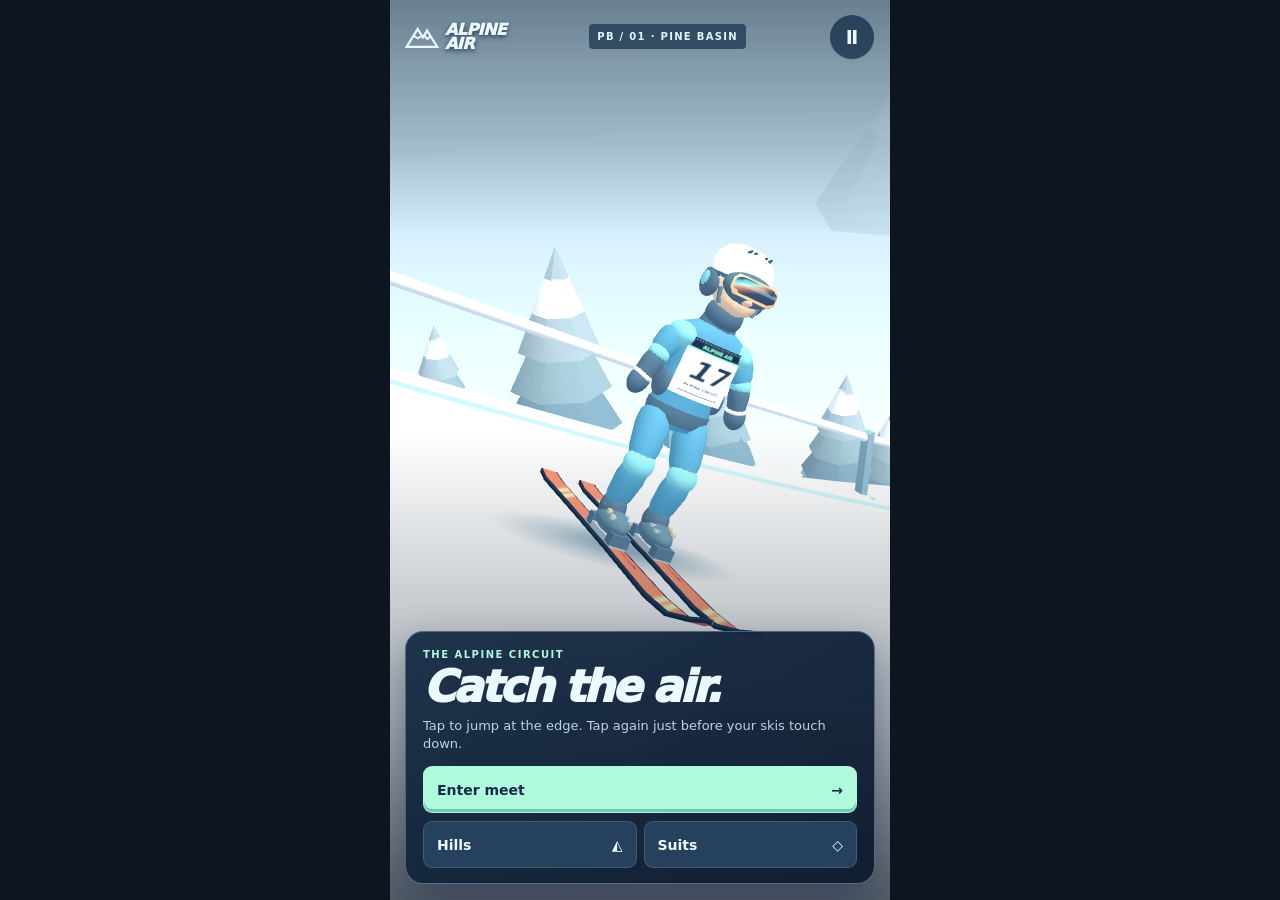
==== index.html @ c6e7fc0d "Refine skier mesh, grounded boot rig and powder effects" ====
<!doctype html>
<html lang="en"><head><meta charset="utf-8"><meta name="viewport" content="width=device-width,initial-scale=1,viewport-fit=cover"><meta name="theme-color" content="#101f32"><meta name="description" content="A pocket ski jumping tournament. Two taps, two jumps, three alpine hills."><title>Alpine Air</title><style>:root{color-scheme:dark;--ice:#ecfaff;--ink:#122640;--mint:#aff9dd;--sub:#a9c3d5;font:16px system-ui,sans-serif;background:#0c1520}*{box-sizing:border-box}[hidden]{display:none!important}html,body{margin:0;height:100%;overflow:hidden;overscroll-behavior:none}button{font:inherit;color:inherit;cursor:pointer;touch-action:manipulation;-webkit-tap-highlight-color:transparent}button:focus-visible{outline:2px solid #fff;outline-offset:3px}button:disabled{opacity:.48;cursor:default}#game{isolation:isolate;position:relative;height:100%;height:100dvh;max-width:500px;margin:auto;overflow:hidden;background:#adc9db;color:var(--ice);touch-action:none;--side:max(15px,env(safe-area-inset-left),env(safe-area-inset-right));--bottom:max(16px,env(safe-area-inset-bottom));--top:max(13px,env(safe-area-inset-top))}#stage,.vignette{position:absolute;inset:0}canvas{width:100%;height:100%;display:block}.vignette{background:linear-gradient(#10243782,transparent 26%,transparent 48%,#10243763 80%,#071526b0);pointer-events:none}header{position:absolute;z-index:3;top:var(--top);left:var(--side);right:var(--side);height:47px;display:flex;align-items:center;justify-content:space-between;gap:8px}.brand{display:flex;gap:6px;align-items:center;text-shadow:0 2px 5px #233d5a;font-weight:950;font-style:italic;line-height:.86;letter-spacing:-.035em}.brand svg{width:34px}.meet{font-size:10px;letter-spacing:.13em;text-transform:uppercase;font-weight:850;border-radius:4px;padding:7px 8px;background:#112944a9;color:#e0f4ff;white-space:nowrap}.round{border:1px solid #effaff60;background:#18324dcd;border-radius:100%;height:46px;width:46px;flex:none;font-size:19px;font-weight:850}
.panel{position:absolute;bottom:var(--bottom);left:var(--side);right:var(--side);z-index:2;background:linear-gradient(150deg,#182e48f5,#101d31fa);border:1px solid #c5ecff54;border-radius:18px;padding:17px 17px 15px;box-shadow:0 16px 42px #0b132b63;max-height:calc(100% - 75px);overflow:auto;overscroll-behavior:contain;touch-action:pan-y}.panel:empty{display:none}.panel small,.coach small,#hud small{display:block;font-size:10px;letter-spacing:.15em;font-weight:900;color:var(--mint);text-transform:uppercase}.panel h1,.panel h2{font-size:clamp(26px,8.3vw,44px);line-height:.95;letter-spacing:-.055em;font-weight:950;font-style:italic;margin:6px 0 9px}.panel p{font-size:13px;line-height:1.4;color:#bed3e4;margin:7px 0 13px}.primary,.secondary,.choice{display:flex;align-items:center;justify-content:space-between;gap:8px;width:100%;padding:0 13px;min-height:47px;border-radius:9px;font-size:14px;font-weight:900;border:1px solid transparent}.primary{background:var(--mint);color:#142b43;box-shadow:inset 0 -3px #73c8b1}.secondary,.choice{background:#26415d;color:#eefaff;border-color:#d9f6ff26}.row{display:flex;gap:7px;margin-top:8px}.row>*{flex:1}.choice{margin-top:6px}.muted{color:#b6cddb;font-size:11px;font-weight:750}.scores{display:grid;gap:5px;margin:9px 0 11px}.score{display:grid;grid-template-columns:1fr 1fr auto;align-items:center;gap:6px;padding:7px 9px;border-radius:7px;background:#263d55;font-size:12px}.score b:last-child{color:var(--mint);font-variant-numeric:tabular-nums}.score strong{font-size:14px}.medal{position:absolute;right:18px;top:16px;font-size:29px;color:#ffe39b}.panel .reward{font-size:11px;margin:7px 0 0}
#hud{position:absolute;z-index:1;left:var(--side);right:var(--side);top:calc(var(--top) + 57px);display:flex;justify-content:space-between;text-shadow:0 1px 4px #192e42}.wind{text-align:right}#hud strong{font-size:34px;line-height:1;letter-spacing:-.08em;font-style:italic}#hud sub{font-size:13px;vertical-align:baseline}#controls{position:absolute;bottom:var(--bottom);left:var(--side);right:var(--side);display:flex;align-items:end;gap:12px;z-index:2}.coach{flex:1;min-width:0;background:#132943ed;border:1px solid #b4e9ff57;border-radius:12px;padding:11px 10px;box-shadow:0 5px 25px #10203a55}.coach b{display:block;font-size:13px;margin:4px 0 9px}.track{position:relative;background:#6d8496;height:8px;border-radius:8px}.track #zone{position:absolute;top:0;bottom:0;background:#8bf5c9;border-radius:6px}.track i{height:14px;width:4px;position:absolute;top:-3px;background:white;border-radius:4px;box-shadow:0 1px 4px #0b2035;transform:translateX(-50%)}#tap{display:grid;justify-items:center;align-content:center;width:87px;height:87px;border-radius:50%;border:2px solid #e4fff5;background:#a9f7dc;color:#142b43;box-shadow:0 0 0 5px #12284280,inset 0 -5px #6abfae,0 8px 16px #14234350;font-size:11px;font-weight:950;letter-spacing:.1em;flex:none}#tap svg{width:29px;height:29px}#tap.landing svg{transform:rotate(180deg)}#tap:active{transform:scale(.94)}#tap.hot{box-shadow:0 0 0 6px #b9ffe173,0 0 20px #c2ffe9,inset 0 -5px #6abfae}#toast{position:absolute;top:26%;left:50%;transform:translateX(-50%);white-space:nowrap;z-index:2;padding:8px 13px;border-radius:5px;background:#142944;color:#f3fff8;border-left:4px solid var(--mint);font-size:12px;font-weight:950;letter-spacing:.1em;pointer-events:none;box-shadow:0 6px 16px #19324d58}#toast:empty{display:none}.rotate{display:none}.rotate strong{font-size:17px}
@media(max-width:350px),(max-height:650px){.panel{padding:12px}.panel p{margin:6px 0 9px}.panel h1,.panel h2{font-size:30px}.primary,.secondary,.choice{min-height:44px}#tap{width:72px;height:72px}.coach{padding:8px}.coach b{margin:3px 0 6px}}@media(orientation:landscape) and (max-height:540px){.rotate{display:grid;place-content:center;text-align:center;position:absolute;inset:0;z-index:6;background:#132944;font-size:38px}}
header .meet{min-width:0;overflow:hidden;text-overflow:ellipsis}
@media(max-width:360px){header{gap:6px}.brand{font-size:14px;gap:4px}.brand svg{width:28px}.meet{font-size:9px;letter-spacing:.055em;padding:7px 6px}}
</style></head>
<body><main id="game" aria-label="Alpine Air">
<div id="stage" aria-hidden="true"></div><div class="vignette"></div>
<header><div class="brand"><svg viewBox="0 0 40 32" aria-hidden="true"><path d="M2 28 15 7l6 10 5-8 12 19H2Z" fill="none" stroke="currentColor" stroke-width="2.6"/><path d="m10 15 5 3 5-3m3 0 3 4 4-3" fill="none" stroke="currentColor" stroke-width="2.3"/></svg><span>ALPINE<br>AIR</span></div><div class="meet" id="meet"></div><button class="round" id="menu" aria-label="Open menu">Ⅱ</button></header>
<div id="hud" hidden><div><small id="jump"></small><strong id="meters">0 <sub>m</sub></strong></div><div class="wind"><small>CROSSWIND</small><b id="wind"></b></div></div>
<div id="toast" aria-live="polite"></div>
<section class="panel" id="panel" aria-live="polite"></section>
<div id="controls" hidden><div class="coach"><small id="step">01 / TAKEOFF</small><b id="hint">Watch the stripe.</b><div class="track"><div id="zone"></div><i id="needle"></i></div></div><button id="tap" aria-label="Take off"><svg viewBox="0 0 32 32" aria-hidden="true"><path d="m7 21 9-10 9 10M16 11v14" fill="none" stroke="currentColor" stroke-width="2.6" stroke-linecap="round" stroke-linejoin="round"/></svg><span>JUMP</span></button></div>
<div class="rotate">↻<br><strong>Turn your phone upright</strong></div>
</main><script>/**
 * @license
 * Copyright 2010-2022 Three.js Authors
 * SPDX-License-Identifier: MIT
 */
!function(t,e){"object"==typeof exports&&"undefined"!=typeof module?e(exports):"function"==typeof define&&define.amd?define(["exports"],e):e((t="undefined"!=typeof globalThis?globalThis:t||self).THREE={})}(this,(function(t){"use strict";const e="147",i=100,n=300,r=301,s=302,a=303,o=304,l=306,c=1e3,h=1001,u=1002,d=1003,p=1004,m=1005,f=1006,g=1007,v=1008,x=1009,_=1012,y=1014,M=1015,b=1016,S=1020,w=1023,T=1026,A=1027,E=33776,C=33777,L=33778,R=33779,P=35840,I=35841,D=35842,N=35843,O=37492,z=37496,U=37808,B=37809,F=37810,k=37811,G=37812,V=37813,H=37814,W=37815,j=37816,q=37817,X=37818,Y=37819,Z=37820,J=37821,K=36492,$=2300,Q=2301,tt=2302,et=2400,it=2401,nt=2402,rt=2500,st=2501,at=3e3,ot=3001,lt="srgb",ct="srgb-linear",ht=7680,ut=35044,dt="300 es",pt=1035;class mt{addEventListener(t,e){void 0===this._listeners&&(this._listeners={});const i=this._listeners;void 0===i[t]&&(i[t]=[]),-1===i[t].indexOf(e)&&i[t].push(e)}hasEventListener(t,e){if(void 0===this._listeners)return!1;const i=this._listeners;return void 0!==i[t]&&-1!==i[t].indexOf(e)}removeEventListener(t,e){if(void 0===this._listeners)return;const i=this._listeners[t];if(void 0!==i){const t=i.indexOf(e);-1!==t&&i.splice(t,1)}}dispatchEvent(t){if(void 0===this._listeners)return;const e=this._listeners[t.type];if(void 0!==e){t.target=this;const i=e.slice(0);for(let e=0,n=i.length;e<n;e++)i[e].call(this,t);t.target=null}}}const ft=["00","01","02","03","04","05","06","07","08","09","0a","0b","0c","0d","0e","0f","10","11","12","13","14","15","16","17","18","19","1a","1b","1c","1d","1e","1f","20","21","22","23","24","25","26","27","28","29","2a","2b","2c","2d","2e","2f","30","31","32","33","34","35","36","37","38","39","3a","3b","3c","3d","3e","3f","40","41","42","43","44","45","46","47","48","49","4a","4b","4c","4d","4e","4f","50","51","52","53","54","55","56","57","58","59","5a","5b","5c","5d","5e","5f","60","61","62","63","64","65","66","67","68","69","6a","6b","6c","6d","6e","6f","70","71","72","73","74","75","76","77","78","79","7a","7b","7c","7d","7e","7f","80","81","82","83","84","85","86","87","88","89","8a","8b","8c","8d","8e","8f","90","91","92","93","94","95","96","97","98","99","9a","9b","9c","9d","9e","9f","a0","a1","a2","a3","a4","a5","a6","a7","a8","a9","aa","ab","ac","ad","ae","af","b0","b1","b2","b3","b4","b5","b6","b7","b8","b9","ba","bb","bc","bd","be","bf","c0","c1","c2","c3","c4","c5","c6","c7","c8","c9","ca","cb","cc","cd","ce","cf","d0","d1","d2","d3","d4","d5","d6","d7","d8","d9","da","db","dc","dd","de","df","e0","e1","e2","e3","e4","e5","e6","e7","e8","e9","ea","eb","ec","ed","ee","ef","f0","f1","f2","f3","f4","f5","f6","f7","f8","f9","fa","fb","fc","fd","fe","ff"];let gt=1234567;const vt=Math.PI/180,xt=180/Math.PI;function _t(){const t=4294967295*Math.random()|0,e=4294967295*Math.random()|0,i=4294967295*Math.random()|0,n=4294967295*Math.random()|0;return(ft[255&t]+ft[t>>8&255]+ft[t>>16&255]+ft[t>>24&255]+"-"+ft[255&e]+ft[e>>8&255]+"-"+ft[e>>16&15|64]+ft[e>>24&255]+"-"+ft[63&i|128]+ft[i>>8&255]+"-"+ft[i>>16&255]+ft[i>>24&255]+ft[255&n]+ft[n>>8&255]+ft[n>>16&255]+ft[n>>24&255]).toLowerCase()}function yt(t,e,i){return Math.max(e,Math.min(i,t))}function Mt(t,e){return(t%e+e)%e}function bt(t,e,i){return(1-i)*t+i*e}function St(t){return 0==(t&t-1)&&0!==t}function wt(t){return Math.pow(2,Math.ceil(Math.log(t)/Math.LN2))}function Tt(t){return Math.pow(2,Math.floor(Math.log(t)/Math.LN2))}function At(t,e){switch(e.constructor){case Float32Array:return t;case Uint16Array:return t/65535;case Uint8Array:return t/255;case Int16Array:return Math.max(t/32767,-1);case Int8Array:return Math.max(t/127,-1);default:throw new Error("Invalid component type.")}}function Et(t,e){switch(e.constructor){case Float32Array:return t;case Uint16Array:return Math.round(65535*t);case Uint8Array:return Math.round(255*t);case Int16Array:return Math.round(32767*t);case Int8Array:return Math.round(127*t);default:throw new Error("Invalid component type.")}}var Ct=Object.freeze({__proto__:null,DEG2RAD:vt,RAD2DEG:xt,generateUUID:_t,clamp:yt,euclideanModulo:Mt,mapLinear:function(t,e,i,n,r){return n+(t-e)*(r-n)/(i-e)},inverseLerp:function(t,e,i){return t!==e?(i-t)/(e-t):0},lerp:bt,damp:function(t,e,i,n){return bt(t,e,1-Math.exp(-i*n))},pingpong:function(t,e=1){return e-Math.abs(Mt(t,2*e)-e)},smoothstep:function(t,e,i){return t<=e?0:t>=i?1:(t=(t-e)/(i-e))*t*(3-2*t)},smootherstep:function(t,e,i){return t<=e?0:t>=i?1:(t=(t-e)/(i-e))*t*t*(t*(6*t-15)+10)},randInt:function(t,e){return t+Math.floor(Math.random()*(e-t+1))},randFloat:function(t,e){return t+Math.random()*(e-t)},randFloatSpread:function(t){return t*(.5-Math.random())},seededRandom:function(t){void 0!==t&&(gt=t);let e=gt+=1831565813;return e=Math.imul(e^e>>>15,1|e),e^=e+Math.imul(e^e>>>7,61|e),((e^e>>>14)>>>0)/4294967296},degToRad:function(t){return t*vt},radToDeg:function(t){return t*xt},isPowerOfTwo:St,ceilPowerOfTwo:wt,floorPowerOfTwo:Tt,setQuaternionFromProperEuler:function(t,e,i,n,r){const s=Math.cos,a=Math.sin,o=s(i/2),l=a(i/2),c=s((e+n)/2),h=a((e+n)/2),u=s((e-n)/2),d=a((e-n)/2),p=s((n-e)/2),m=a((n-e)/2);switch(r){case"XYX":t.set(o*h,l*u,l*d,o*c);break;case"YZY":t.set(l*d,o*h,l*u,o*c);break;case"ZXZ":t.set(l*u,l*d,o*h,o*c);break;case"XZX":t.set(o*h,l*m,l*p,o*c);break;case"YXY":t.set(l*p,o*h,l*m,o*c);break;case"ZYZ":t.set(l*m,l*p,o*h,o*c);break;default:console.warn("THREE.MathUtils: .setQuaternionFromProperEuler() encountered an unknown order: "+r)}},normalize:Et,denormalize:At});class Lt{constructor(t=0,e=0){Lt.prototype.isVector2=!0,this.x=t,this.y=e}get width(){return this.x}set width(t){this.x=t}get height(){return this.y}set height(t){this.y=t}set(t,e){return this.x=t,this.y=e,this}setScalar(t){return this.x=t,this.y=t,this}setX(t){return this.x=t,this}setY(t){return this.y=t,this}setComponent(t,e){switch(t){case 0:this.x=e;break;case 1:this.y=e;break;default:throw new Error("index is out of range: "+t)}return this}getComponent(t){switch(t){case 0:return this.x;case 1:return this.y;default:throw new Error("index is out of range: "+t)}}clone(){return new this.constructor(this.x,this.y)}copy(t){return this.x=t.x,this.y=t.y,this}add(t){return this.x+=t.x,this.y+=t.y,this}addScalar(t){return this.x+=t,this.y+=t,this}addVectors(t,e){return this.x=t.x+e.x,this.y=t.y+e.y,this}addScaledVector(t,e){return this.x+=t.x*e,this.y+=t.y*e,this}sub(t){return this.x-=t.x,this.y-=t.y,this}subScalar(t){return this.x-=t,this.y-=t,this}subVectors(t,e){return this.x=t.x-e.x,this.y=t.y-e.y,this}multiply(t){return this.x*=t.x,this.y*=t.y,this}multiplyScalar(t){return this.x*=t,this.y*=t,this}divide(t){return this.x/=t.x,this.y/=t.y,this}divideScalar(t){return this.multiplyScalar(1/t)}applyMatrix3(t){const e=this.x,i=this.y,n=t.elements;return this.x=n[0]*e+n[3]*i+n[6],this.y=n[1]*e+n[4]*i+n[7],this}min(t){return this.x=Math.min(this.x,t.x),this.y=Math.min(this.y,t.y),this}max(t){return this.x=Math.max(this.x,t.x),this.y=Math.max(this.y,t.y),this}clamp(t,e){return this.x=Math.max(t.x,Math.min(e.x,this.x)),this.y=Math.max(t.y,Math.min(e.y,this.y)),this}clampScalar(t,e){return this.x=Math.max(t,Math.min(e,this.x)),this.y=Math.max(t,Math.min(e,this.y)),this}clampLength(t,e){const i=this.length();return this.divideScalar(i||1).multiplyScalar(Math.max(t,Math.min(e,i)))}floor(){return this.x=Math.floor(this.x),this.y=Math.floor(this.y),this}ceil(){return this.x=Math.ceil(this.x),this.y=Math.ceil(this.y),this}round(){return this.x=Math.round(this.x),this.y=Math.round(this.y),this}roundToZero(){return this.x=this.x<0?Math.ceil(this.x):Math.floor(this.x),this.y=this.y<0?Math.ceil(this.y):Math.floor(this.y),this}negate(){return this.x=-this.x,this.y=-this.y,this}dot(t){return this.x*t.x+this.y*t.y}cross(t){return this.x*t.y-this.y*t.x}lengthSq(){return this.x*this.x+this.y*this.y}length(){return Math.sqrt(this.x*this.x+this.y*this.y)}manhattanLength(){return Math.abs(this.x)+Math.abs(this.y)}normalize(){return this.divideScalar(this.length()||1)}angle(){return Math.atan2(-this.y,-this.x)+Math.PI}distanceTo(t){return Math.sqrt(this.distanceToSquared(t))}distanceToSquared(t){const e=this.x-t.x,i=this.y-t.y;return e*e+i*i}manhattanDistanceTo(t){return Math.abs(this.x-t.x)+Math.abs(this.y-t.y)}setLength(t){return this.normalize().multiplyScalar(t)}lerp(t,e){return this.x+=(t.x-this.x)*e,this.y+=(t.y-this.y)*e,this}lerpVectors(t,e,i){return this.x=t.x+(e.x-t.x)*i,this.y=t.y+(e.y-t.y)*i,this}equals(t){return t.x===this.x&&t.y===this.y}fromArray(t,e=0){return this.x=t[e],this.y=t[e+1],this}toArray(t=[],e=0){return t[e]=this.x,t[e+1]=this.y,t}fromBufferAttribute(t,e){return this.x=t.getX(e),this.y=t.getY(e),this}rotateAround(t,e){const i=Math.cos(e),n=Math.sin(e),r=this.x-t.x,s=this.y-t.y;return this.x=r*i-s*n+t.x,this.y=r*n+s*i+t.y,this}random(){return this.x=Math.random(),this.y=Math.random(),this}*[Symbol.iterator](){yield this.x,yield this.y}}class Rt{constructor(){Rt.prototype.isMatrix3=!0,this.elements=[1,0,0,0,1,0,0,0,1]}set(t,e,i,n,r,s,a,o,l){const c=this.elements;return c[0]=t,c[1]=n,c[2]=a,c[3]=e,c[4]=r,c[5]=o,c[6]=i,c[7]=s,c[8]=l,this}identity(){return this.set(1,0,0,0,1,0,0,0,1),this}copy(t){const e=this.elements,i=t.elements;return e[0]=i[0],e[1]=i[1],e[2]=i[2],e[3]=i[3],e[4]=i[4],e[5]=i[5],e[6]=i[6],e[7]=i[7],e[8]=i[8],this}extractBasis(t,e,i){return t.setFromMatrix3Column(this,0),e.setFromMatrix3Column(this,1),i.setFromMatrix3Column(this,2),this}setFromMatrix4(t){const e=t.elements;return this.set(e[0],e[4],e[8],e[1],e[5],e[9],e[2],e[6],e[10]),this}multiply(t){return this.multiplyMatrices(this,t)}premultiply(t){return this.multiplyMatrices(t,this)}multiplyMatrices(t,e){const i=t.elements,n=e.elements,r=this.elements,s=i[0],a=i[3],o=i[6],l=i[1],c=i[4],h=i[7],u=i[2],d=i[5],p=i[8],m=n[0],f=n[3],g=n[6],v=n[1],x=n[4],_=n[7],y=n[2],M=n[5],b=n[8];return r[0]=s*m+a*v+o*y,r[3]=s*f+a*x+o*M,r[6]=s*g+a*_+o*b,r[1]=l*m+c*v+h*y,r[4]=l*f+c*x+h*M,r[7]=l*g+c*_+h*b,r[2]=u*m+d*v+p*y,r[5]=u*f+d*x+p*M,r[8]=u*g+d*_+p*b,this}multiplyScalar(t){const e=this.elements;return e[0]*=t,e[3]*=t,e[6]*=t,e[1]*=t,e[4]*=t,e[7]*=t,e[2]*=t,e[5]*=t,e[8]*=t,this}determinant(){const t=this.elements,e=t[0],i=t[1],n=t[2],r=t[3],s=t[4],a=t[5],o=t[6],l=t[7],c=t[8];return e*s*c-e*a*l-i*r*c+i*a*o+n*r*l-n*s*o}invert(){const t=this.elements,e=t[0],i=t[1],n=t[2],r=t[3],s=t[4],a=t[5],o=t[6],l=t[7],c=t[8],h=c*s-a*l,u=a*o-c*r,d=l*r-s*o,p=e*h+i*u+n*d;if(0===p)return this.set(0,0,0,0,0,0,0,0,0);const m=1/p;return t[0]=h*m,t[1]=(n*l-c*i)*m,t[2]=(a*i-n*s)*m,t[3]=u*m,t[4]=(c*e-n*o)*m,t[5]=(n*r-a*e)*m,t[6]=d*m,t[7]=(i*o-l*e)*m,t[8]=(s*e-i*r)*m,this}transpose(){let t;const e=this.elements;return t=e[1],e[1]=e[3],e[3]=t,t=e[2],e[2]=e[6],e[6]=t,t=e[5],e[5]=e[7],e[7]=t,this}getNormalMatrix(t){return this.setFromMatrix4(t).invert().transpose()}transposeIntoArray(t){const e=this.elements;return t[0]=e[0],t[1]=e[3],t[2]=e[6],t[3]=e[1],t[4]=e[4],t[5]=e[7],t[6]=e[2],t[7]=e[5],t[8]=e[8],this}setUvTransform(t,e,i,n,r,s,a){const o=Math.cos(r),l=Math.sin(r);return this.set(i*o,i*l,-i*(o*s+l*a)+s+t,-n*l,n*o,-n*(-l*s+o*a)+a+e,0,0,1),this}scale(t,e){return this.premultiply(Pt.makeScale(t,e)),this}rotate(t){return this.premultiply(Pt.makeRotation(-t)),this}translate(t,e){return this.premultiply(Pt.makeTranslation(t,e)),this}makeTranslation(t,e){return this.set(1,0,t,0,1,e,0,0,1),this}makeRotation(t){const e=Math.cos(t),i=Math.sin(t);return this.set(e,-i,0,i,e,0,0,0,1),this}makeScale(t,e){return this.set(t,0,0,0,e,0,0,0,1),this}equals(t){const e=this.elements,i=t.elements;for(let t=0;t<9;t++)if(e[t]!==i[t])return!1;return!0}fromArray(t,e=0){for(let i=0;i<9;i++)this.elements[i]=t[i+e];return this}toArray(t=[],e=0){const i=this.elements;return t[e]=i[0],t[e+1]=i[1],t[e+2]=i[2],t[e+3]=i[3],t[e+4]=i[4],t[e+5]=i[5],t[e+6]=i[6],t[e+7]=i[7],t[e+8]=i[8],t}clone(){return(new this.constructor).fromArray(this.elements)}}const Pt=new Rt;function It(t){for(let e=t.length-1;e>=0;--e)if(t[e]>=65535)return!0;return!1}const Dt={Int8Array:Int8Array,Uint8Array:Uint8Array,Uint8ClampedArray:Uint8ClampedArray,Int16Array:Int16Array,Uint16Array:Uint16Array,Int32Array:Int32Array,Uint32Array:Uint32Array,Float32Array:Float32Array,Float64Array:Float64Array};function Nt(t,e){return new Dt[t](e)}function Ot(t){return document.createElementNS("http://www.w3.org/1999/xhtml",t)}function zt(t){return t<.04045?.0773993808*t:Math.pow(.9478672986*t+.0521327014,2.4)}function Ut(t){return t<.0031308?12.92*t:1.055*Math.pow(t,.41666)-.055}const Bt={[lt]:{[ct]:zt},[ct]:{[lt]:Ut}},Ft={legacyMode:!0,get workingColorSpace(){return ct},set workingColorSpace(t){console.warn("THREE.ColorManagement: .workingColorSpace is readonly.")},convert:function(t,e,i){if(this.legacyMode||e===i||!e||!i)return t;if(Bt[e]&&void 0!==Bt[e][i]){const n=Bt[e][i];return t.r=n(t.r),t.g=n(t.g),t.b=n(t.b),t}throw new Error("Unsupported color space conversion.")},fromWorkingColorSpace:function(t,e){return this.convert(t,this.workingColorSpace,e)},toWorkingColorSpace:function(t,e){return this.convert(t,e,this.workingColorSpace)}},kt={aliceblue:15792383,antiquewhite:16444375,aqua:65535,aquamarine:8388564,azure:15794175,beige:16119260,bisque:16770244,black:0,blanchedalmond:16772045,blue:255,blueviolet:9055202,brown:10824234,burlywood:14596231,cadetblue:6266528,chartreuse:8388352,chocolate:13789470,coral:16744272,cornflowerblue:6591981,cornsilk:16775388,crimson:14423100,cyan:65535,darkblue:139,darkcyan:35723,darkgoldenrod:12092939,darkgray:11119017,darkgreen:25600,darkgrey:11119017,darkkhaki:12433259,darkmagenta:9109643,darkolivegreen:5597999,darkorange:16747520,darkorchid:10040012,darkred:9109504,darksalmon:15308410,darkseagreen:9419919,darkslateblue:4734347,darkslategray:3100495,darkslategrey:3100495,darkturquoise:52945,darkviolet:9699539,deeppink:16716947,deepskyblue:49151,dimgray:6908265,dimgrey:6908265,dodgerblue:2003199,firebrick:11674146,floralwhite:16775920,forestgreen:2263842,fuchsia:16711935,gainsboro:14474460,ghostwhite:16316671,gold:16766720,goldenrod:14329120,gray:8421504,green:32768,greenyellow:11403055,grey:8421504,honeydew:15794160,hotpink:16738740,indianred:13458524,indigo:4915330,ivory:16777200,khaki:15787660,lavender:15132410,lavenderblush:16773365,lawngreen:8190976,lemonchiffon:16775885,lightblue:11393254,lightcoral:15761536,lightcyan:14745599,lightgoldenrodyellow:16448210,lightgray:13882323,lightgreen:9498256,lightgrey:13882323,lightpink:16758465,lightsalmon:16752762,lightseagreen:2142890,lightskyblue:8900346,lightslategray:7833753,lightslategrey:7833753,lightsteelblue:11584734,lightyellow:16777184,lime:65280,limegreen:3329330,linen:16445670,magenta:16711935,maroon:8388608,mediumaquamarine:6737322,mediumblue:205,mediumorchid:12211667,mediumpurple:9662683,mediumseagreen:3978097,mediumslateblue:8087790,mediumspringgreen:64154,mediumturquoise:4772300,mediumvioletred:13047173,midnightblue:1644912,mintcream:16121850,mistyrose:16770273,moccasin:16770229,navajowhite:16768685,navy:128,oldlace:16643558,olive:8421376,olivedrab:7048739,orange:16753920,orangered:16729344,orchid:14315734,palegoldenrod:15657130,palegreen:10025880,paleturquoise:11529966,palevioletred:14381203,papayawhip:16773077,peachpuff:16767673,peru:13468991,pink:16761035,plum:14524637,powderblue:11591910,purple:8388736,rebeccapurple:6697881,red:16711680,rosybrown:12357519,royalblue:4286945,saddlebrown:9127187,salmon:16416882,sandybrown:16032864,seagreen:3050327,seashell:16774638,sienna:10506797,silver:12632256,skyblue:8900331,slateblue:6970061,slategray:7372944,slategrey:7372944,snow:16775930,springgreen:65407,steelblue:4620980,tan:13808780,teal:32896,thistle:14204888,tomato:16737095,turquoise:4251856,violet:15631086,wheat:16113331,white:16777215,whitesmoke:16119285,yellow:16776960,yellowgreen:10145074},Gt={r:0,g:0,b:0},Vt={h:0,s:0,l:0},Ht={h:0,s:0,l:0};function Wt(t,e,i){return i<0&&(i+=1),i>1&&(i-=1),i<1/6?t+6*(e-t)*i:i<.5?e:i<2/3?t+6*(e-t)*(2/3-i):t}function jt(t,e){return e.r=t.r,e.g=t.g,e.b=t.b,e}class qt{constructor(t,e,i){return this.isColor=!0,this.r=1,this.g=1,this.b=1,void 0===e&&void 0===i?this.set(t):this.setRGB(t,e,i)}set(t){return t&&t.isColor?this.copy(t):"number"==typeof t?this.setHex(t):"string"==typeof t&&this.setStyle(t),this}setScalar(t){return this.r=t,this.g=t,this.b=t,this}setHex(t,e="srgb"){return t=Math.floor(t),this.r=(t>>16&255)/255,this.g=(t>>8&255)/255,this.b=(255&t)/255,Ft.toWorkingColorSpace(this,e),this}setRGB(t,e,i,n=Ft.workingColorSpace){return this.r=t,this.g=e,this.b=i,Ft.toWorkingColorSpace(this,n),this}setHSL(t,e,i,n=Ft.workingColorSpace){if(t=Mt(t,1),e=yt(e,0,1),i=yt(i,0,1),0===e)this.r=this.g=this.b=i;else{const n=i<=.5?i*(1+e):i+e-i*e,r=2*i-n;this.r=Wt(r,n,t+1/3),this.g=Wt(r,n,t),this.b=Wt(r,n,t-1/3)}return Ft.toWorkingColorSpace(this,n),this}setStyle(t,e="srgb"){function i(e){void 0!==e&&parseFloat(e)<1&&console.warn("THREE.Color: Alpha component of "+t+" will be ignored.")}let n;if(n=/^((?:rgb|hsl)a?)\(([^\)]*)\)/.exec(t)){let t;const r=n[1],s=n[2];switch(r){case"rgb":case"rgba":if(t=/^\s*(\d+)\s*,\s*(\d+)\s*,\s*(\d+)\s*(?:,\s*(\d*\.?\d+)\s*)?$/.exec(s))return this.r=Math.min(255,parseInt(t[1],10))/255,this.g=Math.min(255,parseInt(t[2],10))/255,this.b=Math.min(255,parseInt(t[3],10))/255,Ft.toWorkingColorSpace(this,e),i(t[4]),this;if(t=/^\s*(\d+)\%\s*,\s*(\d+)\%\s*,\s*(\d+)\%\s*(?:,\s*(\d*\.?\d+)\s*)?$/.exec(s))return this.r=Math.min(100,parseInt(t[1],10))/100,this.g=Math.min(100,parseInt(t[2],10))/100,this.b=Math.min(100,parseInt(t[3],10))/100,Ft.toWorkingColorSpace(this,e),i(t[4]),this;break;case"hsl":case"hsla":if(t=/^\s*(\d*\.?\d+)\s*,\s*(\d*\.?\d+)\%\s*,\s*(\d*\.?\d+)\%\s*(?:,\s*(\d*\.?\d+)\s*)?$/.exec(s)){const n=parseFloat(t[1])/360,r=parseFloat(t[2])/100,s=parseFloat(t[3])/100;return i(t[4]),this.setHSL(n,r,s,e)}}}else if(n=/^\#([A-Fa-f\d]+)$/.exec(t)){const t=n[1],i=t.length;if(3===i)return this.r=parseInt(t.charAt(0)+t.charAt(0),16)/255,this.g=parseInt(t.charAt(1)+t.charAt(1),16)/255,this.b=parseInt(t.charAt(2)+t.charAt(2),16)/255,Ft.toWorkingColorSpace(this,e),this;if(6===i)return this.r=parseInt(t.charAt(0)+t.charAt(1),16)/255,this.g=parseInt(t.charAt(2)+t.charAt(3),16)/255,this.b=parseInt(t.charAt(4)+t.charAt(5),16)/255,Ft.toWorkingColorSpace(this,e),this}return t&&t.length>0?this.setColorName(t,e):this}setColorName(t,e="srgb"){const i=kt[t.toLowerCase()];return void 0!==i?this.setHex(i,e):console.warn("THREE.Color: Unknown color "+t),this}clone(){return new this.constructor(this.r,this.g,this.b)}copy(t){return this.r=t.r,this.g=t.g,this.b=t.b,this}copySRGBToLinear(t){return this.r=zt(t.r),this.g=zt(t.g),this.b=zt(t.b),this}copyLinearToSRGB(t){return this.r=Ut(t.r),this.g=Ut(t.g),this.b=Ut(t.b),this}convertSRGBToLinear(){return this.copySRGBToLinear(this),this}convertLinearToSRGB(){return this.copyLinearToSRGB(this),this}getHex(t="srgb"){return Ft.fromWorkingColorSpace(jt(this,Gt),t),yt(255*Gt.r,0,255)<<16^yt(255*Gt.g,0,255)<<8^yt(255*Gt.b,0,255)<<0}getHexString(t="srgb"){return("000000"+this.getHex(t).toString(16)).slice(-6)}getHSL(t,e=Ft.workingColorSpace){Ft.fromWorkingColorSpace(jt(this,Gt),e);const i=Gt.r,n=Gt.g,r=Gt.b,s=Math.max(i,n,r),a=Math.min(i,n,r);let o,l;const c=(a+s)/2;if(a===s)o=0,l=0;else{const t=s-a;switch(l=c<=.5?t/(s+a):t/(2-s-a),s){case i:o=(n-r)/t+(n<r?6:0);break;case n:o=(r-i)/t+2;break;case r:o=(i-n)/t+4}o/=6}return t.h=o,t.s=l,t.l=c,t}getRGB(t,e=Ft.workingColorSpace){return Ft.fromWorkingColorSpace(jt(this,Gt),e),t.r=Gt.r,t.g=Gt.g,t.b=Gt.b,t}getStyle(t="srgb"){return Ft.fromWorkingColorSpace(jt(this,Gt),t),t!==lt?`color(${t} ${Gt.r} ${Gt.g} ${Gt.b})`:`rgb(${255*Gt.r|0},${255*Gt.g|0},${255*Gt.b|0})`}offsetHSL(t,e,i){return this.getHSL(Vt),Vt.h+=t,Vt.s+=e,Vt.l+=i,this.setHSL(Vt.h,Vt.s,Vt.l),this}add(t){return this.r+=t.r,this.g+=t.g,this.b+=t.b,this}addColors(t,e){return this.r=t.r+e.r,this.g=t.g+e.g,this.b=t.b+e.b,this}addScalar(t){return this.r+=t,this.g+=t,this.b+=t,this}sub(t){return this.r=Math.max(0,this.r-t.r),this.g=Math.max(0,this.g-t.g),this.b=Math.max(0,this.b-t.b),this}multiply(t){return this.r*=t.r,this.g*=t.g,this.b*=t.b,this}multiplyScalar(t){return this.r*=t,this.g*=t,this.b*=t,this}lerp(t,e){return this.r+=(t.r-this.r)*e,this.g+=(t.g-this.g)*e,this.b+=(t.b-this.b)*e,this}lerpColors(t,e,i){return this.r=t.r+(e.r-t.r)*i,this.g=t.g+(e.g-t.g)*i,this.b=t.b+(e.b-t.b)*i,this}lerpHSL(t,e){this.getHSL(Vt),t.getHSL(Ht);const i=bt(Vt.h,Ht.h,e),n=bt(Vt.s,Ht.s,e),r=bt(Vt.l,Ht.l,e);return this.setHSL(i,n,r),this}equals(t){return t.r===this.r&&t.g===this.g&&t.b===this.b}fromArray(t,e=0){return this.r=t[e],this.g=t[e+1],this.b=t[e+2],this}toArray(t=[],e=0){return t[e]=this.r,t[e+1]=this.g,t[e+2]=this.b,t}fromBufferAttribute(t,e){return this.r=t.getX(e),this.g=t.getY(e),this.b=t.getZ(e),this}toJSON(){return this.getHex()}*[Symbol.iterator](){yield this.r,yield this.g,yield this.b}}let Xt;qt.NAMES=kt;class Yt{static getDataURL(t){if(/^data:/i.test(t.src))return t.src;if("undefined"==typeof HTMLCanvasElement)return t.src;let e;if(t instanceof HTMLCanvasElement)e=t;else{void 0===Xt&&(Xt=Ot("canvas")),Xt.width=t.width,Xt.height=t.height;const i=Xt.getContext("2d");t instanceof ImageData?i.putImageData(t,0,0):i.drawImage(t,0,0,t.width,t.height),e=Xt}return e.width>2048||e.height>2048?(console.warn("THREE.ImageUtils.getDataURL: Image converted to jpg for performance reasons",t),e.toDataURL("image/jpeg",.6)):e.toDataURL("image/png")}static sRGBToLinear(t){if("undefined"!=typeof HTMLImageElement&&t instanceof HTMLImageElement||"undefined"!=typeof HTMLCanvasElement&&t instanceof HTMLCanvasElement||"undefined"!=typeof ImageBitmap&&t instanceof ImageBitmap){const e=Ot("canvas");e.width=t.width,e.height=t.height;const i=e.getContext("2d");i.drawImage(t,0,0,t.width,t.height);const n=i.getImageData(0,0,t.width,t.height),r=n.data;for(let t=0;t<r.length;t++)r[t]=255*zt(r[t]/255);return i.putImageData(n,0,0),e}if(t.data){const e=t.data.slice(0);for(let t=0;t<e.length;t++)e instanceof Uint8Array||e instanceof Uint8ClampedArray?e[t]=Math.floor(255*zt(e[t]/255)):e[t]=zt(e[t]);return{data:e,width:t.width,height:t.height}}return console.warn("THREE.ImageUtils.sRGBToLinear(): Unsupported image type. No color space conversion applied."),t}}class Zt{constructor(t=null){this.isSource=!0,this.uuid=_t(),this.data=t,this.version=0}set needsUpdate(t){!0===t&&this.version++}toJSON(t){const e=void 0===t||"string"==typeof t;if(!e&&void 0!==t.images[this.uuid])return t.images[this.uuid];const i={uuid:this.uuid,url:""},n=this.data;if(null!==n){let t;if(Array.isArray(n)){t=[];for(let e=0,i=n.length;e<i;e++)n[e].isDataTexture?t.push(Jt(n[e].image)):t.push(Jt(n[e]))}else t=Jt(n);i.url=t}return e||(t.images[this.uuid]=i),i}}function Jt(t){return"undefined"!=typeof HTMLImageElement&&t instanceof HTMLImageElement||"undefined"!=typeof HTMLCanvasElement&&t instanceof HTMLCanvasElement||"undefined"!=typeof ImageBitmap&&t instanceof ImageBitmap?Yt.getDataURL(t):t.data?{data:Array.from(t.data),width:t.width,height:t.height,type:t.data.constructor.name}:(console.warn("THREE.Texture: Unable to serialize Texture."),{})}let Kt=0;class $t extends mt{constructor(t=$t.DEFAULT_IMAGE,e=$t.DEFAULT_MAPPING,i=1001,n=1001,r=1006,s=1008,a=1023,o=1009,l=$t.DEFAULT_ANISOTROPY,c=3e3){super(),this.isTexture=!0,Object.defineProperty(this,"id",{value:Kt++}),this.uuid=_t(),this.name="",this.source=new Zt(t),this.mipmaps=[],this.mapping=e,this.wrapS=i,this.wrapT=n,this.magFilter=r,this.minFilter=s,this.anisotropy=l,this.format=a,this.internalFormat=null,this.type=o,this.offset=new Lt(0,0),this.repeat=new Lt(1,1),this.center=new Lt(0,0),this.rotation=0,this.matrixAutoUpdate=!0,this.matrix=new Rt,this.generateMipmaps=!0,this.premultiplyAlpha=!1,this.flipY=!0,this.unpackAlignment=4,this.encoding=c,this.userData={},this.version=0,this.onUpdate=null,this.isRenderTargetTexture=!1,this.needsPMREMUpdate=!1}get image(){return this.source.data}set image(t){this.source.data=t}updateMatrix(){this.matrix.setUvTransform(this.offset.x,this.offset.y,this.repeat.x,this.repeat.y,this.rotation,this.center.x,this.center.y)}clone(){return(new this.constructor).copy(this)}copy(t){return this.name=t.name,this.source=t.source,this.mipmaps=t.mipmaps.slice(0),this.mapping=t.mapping,this.wrapS=t.wrapS,this.wrapT=t.wrapT,this.magFilter=t.magFilter,this.minFilter=t.minFilter,this.anisotropy=t.anisotropy,this.format=t.format,this.internalFormat=t.internalFormat,this.type=t.type,this.offset.copy(t.offset),this.repeat.copy(t.repeat),this.center.copy(t.center),this.rotation=t.rotation,this.matrixAutoUpdate=t.matrixAutoUpdate,this.matrix.copy(t.matrix),this.generateMipmaps=t.generateMipmaps,this.premultiplyAlpha=t.premultiplyAlpha,this.flipY=t.flipY,this.unpackAlignment=t.unpackAlignment,this.encoding=t.encoding,this.userData=JSON.parse(JSON.stringify(t.userData)),this.needsUpdate=!0,this}toJSON(t){const e=void 0===t||"string"==typeof t;if(!e&&void 0!==t.textures[this.uuid])return t.textures[this.uuid];const i={metadata:{version:4.5,type:"Texture",generator:"Texture.toJSON"},uuid:this.uuid,name:this.name,image:this.source.toJSON(t).uuid,mapping:this.mapping,repeat:[this.repeat.x,this.repeat.y],offset:[this.offset.x,this.offset.y],center:[this.center.x,this.center.y],rotation:this.rotation,wrap:[this.wrapS,this.wrapT],format:this.format,type:this.type,encoding:this.encoding,minFilter:this.minFilter,magFilter:this.magFilter,anisotropy:this.anisotropy,flipY:this.flipY,premultiplyAlpha:this.premultiplyAlpha,unpackAlignment:this.unpackAlignment};return"{}"!==JSON.stringify(this.userData)&&(i.userData=this.userData),e||(t.textures[this.uuid]=i),i}dispose(){this.dispatchEvent({type:"dispose"})}transformUv(t){if(this.mapping!==n)return t;if(t.applyMatrix3(this.matrix),t.x<0||t.x>1)switch(this.wrapS){case c:t.x=t.x-Math.floor(t.x);break;case h:t.x=t.x<0?0:1;break;case u:1===Math.abs(Math.floor(t.x)%2)?t.x=Math.ceil(t.x)-t.x:t.x=t.x-Math.floor(t.x)}if(t.y<0||t.y>1)switch(this.wrapT){case c:t.y=t.y-Math.floor(t.y);break;case h:t.y=t.y<0?0:1;break;case u:1===Math.abs(Math.floor(t.y)%2)?t.y=Math.ceil(t.y)-t.y:t.y=t.y-Math.floor(t.y)}return this.flipY&&(t.y=1-t.y),t}set needsUpdate(t){!0===t&&(this.version++,this.source.needsUpdate=!0)}}$t.DEFAULT_IMAGE=null,$t.DEFAULT_MAPPING=n,$t.DEFAULT_ANISOTROPY=1;class Qt{constructor(t=0,e=0,i=0,n=1){Qt.prototype.isVector4=!0,this.x=t,this.y=e,this.z=i,this.w=n}get width(){return this.z}set width(t){this.z=t}get height(){return this.w}set height(t){this.w=t}set(t,e,i,n){return this.x=t,this.y=e,this.z=i,this.w=n,this}setScalar(t){return this.x=t,this.y=t,this.z=t,this.w=t,this}setX(t){return this.x=t,this}setY(t){return this.y=t,this}setZ(t){return this.z=t,this}setW(t){return this.w=t,this}setComponent(t,e){switch(t){case 0:this.x=e;break;case 1:this.y=e;break;case 2:this.z=e;break;case 3:this.w=e;break;default:throw new Error("index is out of range: "+t)}return this}getComponent(t){switch(t){case 0:return this.x;case 1:return this.y;case 2:return this.z;case 3:return this.w;default:throw new Error("index is out of range: "+t)}}clone(){return new this.constructor(this.x,this.y,this.z,this.w)}copy(t){return this.x=t.x,this.y=t.y,this.z=t.z,this.w=void 0!==t.w?t.w:1,this}add(t){return this.x+=t.x,this.y+=t.y,this.z+=t.z,this.w+=t.w,this}addScalar(t){return this.x+=t,this.y+=t,this.z+=t,this.w+=t,this}addVectors(t,e){return this.x=t.x+e.x,this.y=t.y+e.y,this.z=t.z+e.z,this.w=t.w+e.w,this}addScaledVector(t,e){return this.x+=t.x*e,this.y+=t.y*e,this.z+=t.z*e,this.w+=t.w*e,this}sub(t){return this.x-=t.x,this.y-=t.y,this.z-=t.z,this.w-=t.w,this}subScalar(t){return this.x-=t,this.y-=t,this.z-=t,this.w-=t,this}subVectors(t,e){return this.x=t.x-e.x,this.y=t.y-e.y,this.z=t.z-e.z,this.w=t.w-e.w,this}multiply(t){return this.x*=t.x,this.y*=t.y,this.z*=t.z,this.w*=t.w,this}multiplyScalar(t){return this.x*=t,this.y*=t,this.z*=t,this.w*=t,this}applyMatrix4(t){const e=this.x,i=this.y,n=this.z,r=this.w,s=t.elements;return this.x=s[0]*e+s[4]*i+s[8]*n+s[12]*r,this.y=s[1]*e+s[5]*i+s[9]*n+s[13]*r,this.z=s[2]*e+s[6]*i+s[10]*n+s[14]*r,this.w=s[3]*e+s[7]*i+s[11]*n+s[15]*r,this}divideScalar(t){return this.multiplyScalar(1/t)}setAxisAngleFromQuaternion(t){this.w=2*Math.acos(t.w);const e=Math.sqrt(1-t.w*t.w);return e<1e-4?(this.x=1,this.y=0,this.z=0):(this.x=t.x/e,this.y=t.y/e,this.z=t.z/e),this}setAxisAngleFromRotationMatrix(t){let e,i,n,r;const s=.01,a=.1,o=t.elements,l=o[0],c=o[4],h=o[8],u=o[1],d=o[5],p=o[9],m=o[2],f=o[6],g=o[10];if(Math.abs(c-u)<s&&Math.abs(h-m)<s&&Math.abs(p-f)<s){if(Math.abs(c+u)<a&&Math.abs(h+m)<a&&Math.abs(p+f)<a&&Math.abs(l+d+g-3)<a)return this.set(1,0,0,0),this;e=Math.PI;const t=(l+1)/2,o=(d+1)/2,v=(g+1)/2,x=(c+u)/4,_=(h+m)/4,y=(p+f)/4;return t>o&&t>v?t<s?(i=0,n=.707106781,r=.707106781):(i=Math.sqrt(t),n=x/i,r=_/i):o>v?o<s?(i=.707106781,n=0,r=.707106781):(n=Math.sqrt(o),i=x/n,r=y/n):v<s?(i=.707106781,n=.707106781,r=0):(r=Math.sqrt(v),i=_/r,n=y/r),this.set(i,n,r,e),this}let v=Math.sqrt((f-p)*(f-p)+(h-m)*(h-m)+(u-c)*(u-c));return Math.abs(v)<.001&&(v=1),this.x=(f-p)/v,this.y=(h-m)/v,this.z=(u-c)/v,this.w=Math.acos((l+d+g-1)/2),this}min(t){return this.x=Math.min(this.x,t.x),this.y=Math.min(this.y,t.y),this.z=Math.min(this.z,t.z),this.w=Math.min(this.w,t.w),this}max(t){return this.x=Math.max(this.x,t.x),this.y=Math.max(this.y,t.y),this.z=Math.max(this.z,t.z),this.w=Math.max(this.w,t.w),this}clamp(t,e){return this.x=Math.max(t.x,Math.min(e.x,this.x)),this.y=Math.max(t.y,Math.min(e.y,this.y)),this.z=Math.max(t.z,Math.min(e.z,this.z)),this.w=Math.max(t.w,Math.min(e.w,this.w)),this}clampScalar(t,e){return this.x=Math.max(t,Math.min(e,this.x)),this.y=Math.max(t,Math.min(e,this.y)),this.z=Math.max(t,Math.min(e,this.z)),this.w=Math.max(t,Math.min(e,this.w)),this}clampLength(t,e){const i=this.length();return this.divideScalar(i||1).multiplyScalar(Math.max(t,Math.min(e,i)))}floor(){return this.x=Math.floor(this.x),this.y=Math.floor(this.y),this.z=Math.floor(this.z),this.w=Math.floor(this.w),this}ceil(){return this.x=Math.ceil(this.x),this.y=Math.ceil(this.y),this.z=Math.ceil(this.z),this.w=Math.ceil(this.w),this}round(){return this.x=Math.round(this.x),this.y=Math.round(this.y),this.z=Math.round(this.z),this.w=Math.round(this.w),this}roundToZero(){return this.x=this.x<0?Math.ceil(this.x):Math.floor(this.x),this.y=this.y<0?Math.ceil(this.y):Math.floor(this.y),this.z=this.z<0?Math.ceil(this.z):Math.floor(this.z),this.w=this.w<0?Math.ceil(this.w):Math.floor(this.w),this}negate(){return this.x=-this.x,this.y=-this.y,this.z=-this.z,this.w=-this.w,this}dot(t){return this.x*t.x+this.y*t.y+this.z*t.z+this.w*t.w}lengthSq(){return this.x*this.x+this.y*this.y+this.z*this.z+this.w*this.w}length(){return Math.sqrt(this.x*this.x+this.y*this.y+this.z*this.z+this.w*this.w)}manhattanLength(){return Math.abs(this.x)+Math.abs(this.y)+Math.abs(this.z)+Math.abs(this.w)}normalize(){return this.divideScalar(this.length()||1)}setLength(t){return this.normalize().multiplyScalar(t)}lerp(t,e){return this.x+=(t.x-this.x)*e,this.y+=(t.y-this.y)*e,this.z+=(t.z-this.z)*e,this.w+=(t.w-this.w)*e,this}lerpVectors(t,e,i){return this.x=t.x+(e.x-t.x)*i,this.y=t.y+(e.y-t.y)*i,this.z=t.z+(e.z-t.z)*i,this.w=t.w+(e.w-t.w)*i,this}equals(t){return t.x===this.x&&t.y===this.y&&t.z===this.z&&t.w===this.w}fromArray(t,e=0){return this.x=t[e],this.y=t[e+1],this.z=t[e+2],this.w=t[e+3],this}toArray(t=[],e=0){return t[e]=this.x,t[e+1]=this.y,t[e+2]=this.z,t[e+3]=this.w,t}fromBufferAttribute(t,e){return this.x=t.getX(e),this.y=t.getY(e),this.z=t.getZ(e),this.w=t.getW(e),this}random(){return this.x=Math.random(),this.y=Math.random(),this.z=Math.random(),this.w=Math.random(),this}*[Symbol.iterator](){yield this.x,yield this.y,yield this.z,yield this.w}}class te extends mt{constructor(t=1,e=1,i={}){super(),this.isWebGLRenderTarget=!0,this.width=t,this.height=e,this.depth=1,this.scissor=new Qt(0,0,t,e),this.scissorTest=!1,this.viewport=new Qt(0,0,t,e);const n={width:t,height:e,depth:1};this.texture=new $t(n,i.mapping,i.wrapS,i.wrapT,i.magFilter,i.minFilter,i.format,i.type,i.anisotropy,i.encoding),this.texture.isRenderTargetTexture=!0,this.texture.flipY=!1,this.texture.generateMipmaps=void 0!==i.generateMipmaps&&i.generateMipmaps,this.texture.internalFormat=void 0!==i.internalFormat?i.internalFormat:null,this.texture.minFilter=void 0!==i.minFilter?i.minFilter:f,this.depthBuffer=void 0===i.depthBuffer||i.depthBuffer,this.stencilBuffer=void 0!==i.stencilBuffer&&i.stencilBuffer,this.depthTexture=void 0!==i.depthTexture?i.depthTexture:null,this.samples=void 0!==i.samples?i.samples:0}setSize(t,e,i=1){this.width===t&&this.height===e&&this.depth===i||(this.width=t,this.height=e,this.depth=i,this.texture.image.width=t,this.texture.image.height=e,this.texture.image.depth=i,this.dispose()),this.viewport.set(0,0,t,e),this.scissor.set(0,0,t,e)}clone(){return(new this.constructor).copy(this)}copy(t){this.width=t.width,this.height=t.height,this.depth=t.depth,this.viewport.copy(t.viewport),this.texture=t.texture.clone(),this.texture.isRenderTargetTexture=!0;const e=Object.assign({},t.texture.image);return this.texture.source=new Zt(e),this.depthBuffer=t.depthBuffer,this.stencilBuffer=t.stencilBuffer,null!==t.depthTexture&&(this.depthTexture=t.depthTexture.clone()),this.samples=t.samples,this}dispose(){this.dispatchEvent({type:"dispose"})}}class ee extends $t{constructor(t=null,e=1,i=1,n=1){super(null),this.isDataArrayTexture=!0,this.image={data:t,width:e,height:i,depth:n},this.magFilter=d,this.minFilter=d,this.wrapR=h,this.generateMipmaps=!1,this.flipY=!1,this.unpackAlignment=1}}class ie extends $t{constructor(t=null,e=1,i=1,n=1){super(null),this.isData3DTexture=!0,this.image={data:t,width:e,height:i,depth:n},this.magFilter=d,this.minFilter=d,this.wrapR=h,this.generateMipmaps=!1,this.flipY=!1,this.unpackAlignment=1}}class ne{constructor(t=0,e=0,i=0,n=1){this.isQuaternion=!0,this._x=t,this._y=e,this._z=i,this._w=n}static slerpFlat(t,e,i,n,r,s,a){let o=i[n+0],l=i[n+1],c=i[n+2],h=i[n+3];const u=r[s+0],d=r[s+1],p=r[s+2],m=r[s+3];if(0===a)return t[e+0]=o,t[e+1]=l,t[e+2]=c,void(t[e+3]=h);if(1===a)return t[e+0]=u,t[e+1]=d,t[e+2]=p,void(t[e+3]=m);if(h!==m||o!==u||l!==d||c!==p){let t=1-a;const e=o*u+l*d+c*p+h*m,i=e>=0?1:-1,n=1-e*e;if(n>Number.EPSILON){const r=Math.sqrt(n),s=Math.atan2(r,e*i);t=Math.sin(t*s)/r,a=Math.sin(a*s)/r}const r=a*i;if(o=o*t+u*r,l=l*t+d*r,c=c*t+p*r,h=h*t+m*r,t===1-a){const t=1/Math.sqrt(o*o+l*l+c*c+h*h);o*=t,l*=t,c*=t,h*=t}}t[e]=o,t[e+1]=l,t[e+2]=c,t[e+3]=h}static multiplyQuaternionsFlat(t,e,i,n,r,s){const a=i[n],o=i[n+1],l=i[n+2],c=i[n+3],h=r[s],u=r[s+1],d=r[s+2],p=r[s+3];return t[e]=a*p+c*h+o*d-l*u,t[e+1]=o*p+c*u+l*h-a*d,t[e+2]=l*p+c*d+a*u-o*h,t[e+3]=c*p-a*h-o*u-l*d,t}get x(){return this._x}set x(t){this._x=t,this._onChangeCallback()}get y(){return this._y}set y(t){this._y=t,this._onChangeCallback()}get z(){return this._z}set z(t){this._z=t,this._onChangeCallback()}get w(){return this._w}set w(t){this._w=t,this._onChangeCallback()}set(t,e,i,n){return this._x=t,this._y=e,this._z=i,this._w=n,this._onChangeCallback(),this}clone(){return new this.constructor(this._x,this._y,this._z,this._w)}copy(t){return this._x=t.x,this._y=t.y,this._z=t.z,this._w=t.w,this._onChangeCallback(),this}setFromEuler(t,e){const i=t._x,n=t._y,r=t._z,s=t._order,a=Math.cos,o=Math.sin,l=a(i/2),c=a(n/2),h=a(r/2),u=o(i/2),d=o(n/2),p=o(r/2);switch(s){case"XYZ":this._x=u*c*h+l*d*p,this._y=l*d*h-u*c*p,this._z=l*c*p+u*d*h,this._w=l*c*h-u*d*p;break;case"YXZ":this._x=u*c*h+l*d*p,this._y=l*d*h-u*c*p,this._z=l*c*p-u*d*h,this._w=l*c*h+u*d*p;break;case"ZXY":this._x=u*c*h-l*d*p,this._y=l*d*h+u*c*p,this._z=l*c*p+u*d*h,this._w=l*c*h-u*d*p;break;case"ZYX":this._x=u*c*h-l*d*p,this._y=l*d*h+u*c*p,this._z=l*c*p-u*d*h,this._w=l*c*h+u*d*p;break;case"YZX":this._x=u*c*h+l*d*p,this._y=l*d*h+u*c*p,this._z=l*c*p-u*d*h,this._w=l*c*h-u*d*p;break;case"XZY":this._x=u*c*h-l*d*p,this._y=l*d*h-u*c*p,this._z=l*c*p+u*d*h,this._w=l*c*h+u*d*p;break;default:console.warn("THREE.Quaternion: .setFromEuler() encountered an unknown order: "+s)}return!1!==e&&this._onChangeCallback(),this}setFromAxisAngle(t,e){const i=e/2,n=Math.sin(i);return this._x=t.x*n,this._y=t.y*n,this._z=t.z*n,this._w=Math.cos(i),this._onChangeCallback(),this}setFromRotationMatrix(t){const e=t.elements,i=e[0],n=e[4],r=e[8],s=e[1],a=e[5],o=e[9],l=e[2],c=e[6],h=e[10],u=i+a+h;if(u>0){const t=.5/Math.sqrt(u+1);this._w=.25/t,this._x=(c-o)*t,this._y=(r-l)*t,this._z=(s-n)*t}else if(i>a&&i>h){const t=2*Math.sqrt(1+i-a-h);this._w=(c-o)/t,this._x=.25*t,this._y=(n+s)/t,this._z=(r+l)/t}else if(a>h){const t=2*Math.sqrt(1+a-i-h);this._w=(r-l)/t,this._x=(n+s)/t,this._y=.25*t,this._z=(o+c)/t}else{const t=2*Math.sqrt(1+h-i-a);this._w=(s-n)/t,this._x=(r+l)/t,this._y=(o+c)/t,this._z=.25*t}return this._onChangeCallback(),this}setFromUnitVectors(t,e){let i=t.dot(e)+1;return i<Number.EPSILON?(i=0,Math.abs(t.x)>Math.abs(t.z)?(this._x=-t.y,this._y=t.x,this._z=0,this._w=i):(this._x=0,this._y=-t.z,this._z=t.y,this._w=i)):(this._x=t.y*e.z-t.z*e.y,this._y=t.z*e.x-t.x*e.z,this._z=t.x*e.y-t.y*e.x,this._w=i),this.normalize()}angleTo(t){return 2*Math.acos(Math.abs(yt(this.dot(t),-1,1)))}rotateTowards(t,e){const i=this.angleTo(t);if(0===i)return this;const n=Math.min(1,e/i);return this.slerp(t,n),this}identity(){return this.set(0,0,0,1)}invert(){return this.conjugate()}conjugate(){return this._x*=-1,this._y*=-1,this._z*=-1,this._onChangeCallback(),this}dot(t){return this._x*t._x+this._y*t._y+this._z*t._z+this._w*t._w}lengthSq(){return this._x*this._x+this._y*this._y+this._z*this._z+this._w*this._w}length(){return Math.sqrt(this._x*this._x+this._y*this._y+this._z*this._z+this._w*this._w)}normalize(){let t=this.length();return 0===t?(this._x=0,this._y=0,this._z=0,this._w=1):(t=1/t,this._x=this._x*t,this._y=this._y*t,this._z=this._z*t,this._w=this._w*t),this._onChangeCallback(),this}multiply(t){return this.multiplyQuaternions(this,t)}premultiply(t){return this.multiplyQuaternions(t,this)}multiplyQuaternions(t,e){const i=t._x,n=t._y,r=t._z,s=t._w,a=e._x,o=e._y,l=e._z,c=e._w;return this._x=i*c+s*a+n*l-r*o,this._y=n*c+s*o+r*a-i*l,this._z=r*c+s*l+i*o-n*a,this._w=s*c-i*a-n*o-r*l,this._onChangeCallback(),this}slerp(t,e){if(0===e)return this;if(1===e)return this.copy(t);const i=this._x,n=this._y,r=this._z,s=this._w;let a=s*t._w+i*t._x+n*t._y+r*t._z;if(a<0?(this._w=-t._w,this._x=-t._x,this._y=-t._y,this._z=-t._z,a=-a):this.copy(t),a>=1)return this._w=s,this._x=i,this._y=n,this._z=r,this;const o=1-a*a;if(o<=Number.EPSILON){const t=1-e;return this._w=t*s+e*this._w,this._x=t*i+e*this._x,this._y=t*n+e*this._y,this._z=t*r+e*this._z,this.normalize(),this._onChangeCallback(),this}const l=Math.sqrt(o),c=Math.atan2(l,a),h=Math.sin((1-e)*c)/l,u=Math.sin(e*c)/l;return this._w=s*h+this._w*u,this._x=i*h+this._x*u,this._y=n*h+this._y*u,this._z=r*h+this._z*u,this._onChangeCallback(),this}slerpQuaternions(t,e,i){return this.copy(t).slerp(e,i)}random(){const t=Math.random(),e=Math.sqrt(1-t),i=Math.sqrt(t),n=2*Math.PI*Math.random(),r=2*Math.PI*Math.random();return this.set(e*Math.cos(n),i*Math.sin(r),i*Math.cos(r),e*Math.sin(n))}equals(t){return t._x===this._x&&t._y===this._y&&t._z===this._z&&t._w===this._w}fromArray(t,e=0){return this._x=t[e],this._y=t[e+1],this._z=t[e+2],this._w=t[e+3],this._onChangeCallback(),this}toArray(t=[],e=0){return t[e]=this._x,t[e+1]=this._y,t[e+2]=this._z,t[e+3]=this._w,t}fromBufferAttribute(t,e){return this._x=t.getX(e),this._y=t.getY(e),this._z=t.getZ(e),this._w=t.getW(e),this}_onChange(t){return this._onChangeCallback=t,this}_onChangeCallback(){}*[Symbol.iterator](){yield this._x,yield this._y,yield this._z,yield this._w}}class re{constructor(t=0,e=0,i=0){re.prototype.isVector3=!0,this.x=t,this.y=e,this.z=i}set(t,e,i){return void 0===i&&(i=this.z),this.x=t,this.y=e,this.z=i,this}setScalar(t){return this.x=t,this.y=t,this.z=t,this}setX(t){return this.x=t,this}setY(t){return this.y=t,this}setZ(t){return this.z=t,this}setComponent(t,e){switch(t){case 0:this.x=e;break;case 1:this.y=e;break;case 2:this.z=e;break;default:throw new Error("index is out of range: "+t)}return this}getComponent(t){switch(t){case 0:return this.x;case 1:return this.y;case 2:return this.z;default:throw new Error("index is out of range: "+t)}}clone(){return new this.constructor(this.x,this.y,this.z)}copy(t){return this.x=t.x,this.y=t.y,this.z=t.z,this}add(t){return this.x+=t.x,this.y+=t.y,this.z+=t.z,this}addScalar(t){return this.x+=t,this.y+=t,this.z+=t,this}addVectors(t,e){return this.x=t.x+e.x,this.y=t.y+e.y,this.z=t.z+e.z,this}addScaledVector(t,e){return this.x+=t.x*e,this.y+=t.y*e,this.z+=t.z*e,this}sub(t){return this.x-=t.x,this.y-=t.y,this.z-=t.z,this}subScalar(t){return this.x-=t,this.y-=t,this.z-=t,this}subVectors(t,e){return this.x=t.x-e.x,this.y=t.y-e.y,this.z=t.z-e.z,this}multiply(t){return this.x*=t.x,this.y*=t.y,this.z*=t.z,this}multiplyScalar(t){return this.x*=t,this.y*=t,this.z*=t,this}multiplyVectors(t,e){return this.x=t.x*e.x,this.y=t.y*e.y,this.z=t.z*e.z,this}applyEuler(t){return this.applyQuaternion(ae.setFromEuler(t))}applyAxisAngle(t,e){return this.applyQuaternion(ae.setFromAxisAngle(t,e))}applyMatrix3(t){const e=this.x,i=this.y,n=this.z,r=t.elements;return this.x=r[0]*e+r[3]*i+r[6]*n,this.y=r[1]*e+r[4]*i+r[7]*n,this.z=r[2]*e+r[5]*i+r[8]*n,this}applyNormalMatrix(t){return this.applyMatrix3(t).normalize()}applyMatrix4(t){const e=this.x,i=this.y,n=this.z,r=t.elements,s=1/(r[3]*e+r[7]*i+r[11]*n+r[15]);return this.x=(r[0]*e+r[4]*i+r[8]*n+r[12])*s,this.y=(r[1]*e+r[5]*i+r[9]*n+r[13])*s,this.z=(r[2]*e+r[6]*i+r[10]*n+r[14])*s,this}applyQuaternion(t){const e=this.x,i=this.y,n=this.z,r=t.x,s=t.y,a=t.z,o=t.w,l=o*e+s*n-a*i,c=o*i+a*e-r*n,h=o*n+r*i-s*e,u=-r*e-s*i-a*n;return this.x=l*o+u*-r+c*-a-h*-s,this.y=c*o+u*-s+h*-r-l*-a,this.z=h*o+u*-a+l*-s-c*-r,this}project(t){return this.applyMatrix4(t.matrixWorldInverse).applyMatrix4(t.projectionMatrix)}unproject(t){return this.applyMatrix4(t.projectionMatrixInverse).applyMatrix4(t.matrixWorld)}transformDirection(t){const e=this.x,i=this.y,n=this.z,r=t.elements;return this.x=r[0]*e+r[4]*i+r[8]*n,this.y=r[1]*e+r[5]*i+r[9]*n,this.z=r[2]*e+r[6]*i+r[10]*n,this.normalize()}divide(t){return this.x/=t.x,this.y/=t.y,this.z/=t.z,this}divideScalar(t){return this.multiplyScalar(1/t)}min(t){return this.x=Math.min(this.x,t.x),this.y=Math.min(this.y,t.y),this.z=Math.min(this.z,t.z),this}max(t){return this.x=Math.max(this.x,t.x),this.y=Math.max(this.y,t.y),this.z=Math.max(this.z,t.z),this}clamp(t,e){return this.x=Math.max(t.x,Math.min(e.x,this.x)),this.y=Math.max(t.y,Math.min(e.y,this.y)),this.z=Math.max(t.z,Math.min(e.z,this.z)),this}clampScalar(t,e){return this.x=Math.max(t,Math.min(e,this.x)),this.y=Math.max(t,Math.min(e,this.y)),this.z=Math.max(t,Math.min(e,this.z)),this}clampLength(t,e){const i=this.length();return this.divideScalar(i||1).multiplyScalar(Math.max(t,Math.min(e,i)))}floor(){return this.x=Math.floor(this.x),this.y=Math.floor(this.y),this.z=Math.floor(this.z),this}ceil(){return this.x=Math.ceil(this.x),this.y=Math.ceil(this.y),this.z=Math.ceil(this.z),this}round(){return this.x=Math.round(this.x),this.y=Math.round(this.y),this.z=Math.round(this.z),this}roundToZero(){return this.x=this.x<0?Math.ceil(this.x):Math.floor(this.x),this.y=this.y<0?Math.ceil(this.y):Math.floor(this.y),this.z=this.z<0?Math.ceil(this.z):Math.floor(this.z),this}negate(){return this.x=-this.x,this.y=-this.y,this.z=-this.z,this}dot(t){return this.x*t.x+this.y*t.y+this.z*t.z}lengthSq(){return this.x*this.x+this.y*this.y+this.z*this.z}length(){return Math.sqrt(this.x*this.x+this.y*this.y+this.z*this.z)}manhattanLength(){return Math.abs(this.x)+Math.abs(this.y)+Math.abs(this.z)}normalize(){return this.divideScalar(this.length()||1)}setLength(t){return this.normalize().multiplyScalar(t)}lerp(t,e){return this.x+=(t.x-this.x)*e,this.y+=(t.y-this.y)*e,this.z+=(t.z-this.z)*e,this}lerpVectors(t,e,i){return this.x=t.x+(e.x-t.x)*i,this.y=t.y+(e.y-t.y)*i,this.z=t.z+(e.z-t.z)*i,this}cross(t){return this.crossVectors(this,t)}crossVectors(t,e){const i=t.x,n=t.y,r=t.z,s=e.x,a=e.y,o=e.z;return this.x=n*o-r*a,this.y=r*s-i*o,this.z=i*a-n*s,this}projectOnVector(t){const e=t.lengthSq();if(0===e)return this.set(0,0,0);const i=t.dot(this)/e;return this.copy(t).multiplyScalar(i)}projectOnPlane(t){return se.copy(this).projectOnVector(t),this.sub(se)}reflect(t){return this.sub(se.copy(t).multiplyScalar(2*this.dot(t)))}angleTo(t){const e=Math.sqrt(this.lengthSq()*t.lengthSq());if(0===e)return Math.PI/2;const i=this.dot(t)/e;return Math.acos(yt(i,-1,1))}distanceTo(t){return Math.sqrt(this.distanceToSquared(t))}distanceToSquared(t){const e=this.x-t.x,i=this.y-t.y,n=this.z-t.z;return e*e+i*i+n*n}manhattanDistanceTo(t){return Math.abs(this.x-t.x)+Math.abs(this.y-t.y)+Math.abs(this.z-t.z)}setFromSpherical(t){return this.setFromSphericalCoords(t.radius,t.phi,t.theta)}setFromSphericalCoords(t,e,i){const n=Math.sin(e)*t;return this.x=n*Math.sin(i),this.y=Math.cos(e)*t,this.z=n*Math.cos(i),this}setFromCylindrical(t){return this.setFromCylindricalCoords(t.radius,t.theta,t.y)}setFromCylindricalCoords(t,e,i){return this.x=t*Math.sin(e),this.y=i,this.z=t*Math.cos(e),this}setFromMatrixPosition(t){const e=t.elements;return this.x=e[12],this.y=e[13],this.z=e[14],this}setFromMatrixScale(t){const e=this.setFromMatrixColumn(t,0).length(),i=this.setFromMatrixColumn(t,1).length(),n=this.setFromMatrixColumn(t,2).length();return this.x=e,this.y=i,this.z=n,this}setFromMatrixColumn(t,e){return this.fromArray(t.elements,4*e)}setFromMatrix3Column(t,e){return this.fromArray(t.elements,3*e)}setFromEuler(t){return this.x=t._x,this.y=t._y,this.z=t._z,this}equals(t){return t.x===this.x&&t.y===this.y&&t.z===this.z}fromArray(t,e=0){return this.x=t[e],this.y=t[e+1],this.z=t[e+2],this}toArray(t=[],e=0){return t[e]=this.x,t[e+1]=this.y,t[e+2]=this.z,t}fromBufferAttribute(t,e){return this.x=t.getX(e),this.y=t.getY(e),this.z=t.getZ(e),this}random(){return this.x=Math.random(),this.y=Math.random(),this.z=Math.random(),this}randomDirection(){const t=2*(Math.random()-.5),e=Math.random()*Math.PI*2,i=Math.sqrt(1-t**2);return this.x=i*Math.cos(e),this.y=i*Math.sin(e),this.z=t,this}*[Symbol.iterator](){yield this.x,yield this.y,yield this.z}}const se=new re,ae=new ne;class oe{constructor(t=new re(1/0,1/0,1/0),e=new re(-1/0,-1/0,-1/0)){this.isBox3=!0,this.min=t,this.max=e}set(t,e){return this.min.copy(t),this.max.copy(e),this}setFromArray(t){let e=1/0,i=1/0,n=1/0,r=-1/0,s=-1/0,a=-1/0;for(let o=0,l=t.length;o<l;o+=3){const l=t[o],c=t[o+1],h=t[o+2];l<e&&(e=l),c<i&&(i=c),h<n&&(n=h),l>r&&(r=l),c>s&&(s=c),h>a&&(a=h)}return this.min.set(e,i,n),this.max.set(r,s,a),this}setFromBufferAttribute(t){let e=1/0,i=1/0,n=1/0,r=-1/0,s=-1/0,a=-1/0;for(let o=0,l=t.count;o<l;o++){const l=t.getX(o),c=t.getY(o),h=t.getZ(o);l<e&&(e=l),c<i&&(i=c),h<n&&(n=h),l>r&&(r=l),c>s&&(s=c),h>a&&(a=h)}return this.min.set(e,i,n),this.max.set(r,s,a),this}setFromPoints(t){this.makeEmpty();for(let e=0,i=t.length;e<i;e++)this.expandByPoint(t[e]);return this}setFromCenterAndSize(t,e){const i=ce.copy(e).multiplyScalar(.5);return this.min.copy(t).sub(i),this.max.copy(t).add(i),this}setFromObject(t,e=!1){return this.makeEmpty(),this.expandByObject(t,e)}clone(){return(new this.constructor).copy(this)}copy(t){return this.min.copy(t.min),this.max.copy(t.max),this}makeEmpty(){return this.min.x=this.min.y=this.min.z=1/0,this.max.x=this.max.y=this.max.z=-1/0,this}isEmpty(){return this.max.x<this.min.x||this.max.y<this.min.y||this.max.z<this.min.z}getCenter(t){return this.isEmpty()?t.set(0,0,0):t.addVectors(this.min,this.max).multiplyScalar(.5)}getSize(t){return this.isEmpty()?t.set(0,0,0):t.subVectors(this.max,this.min)}expandByPoint(t){return this.min.min(t),this.max.max(t),this}expandByVector(t){return this.min.sub(t),this.max.add(t),this}expandByScalar(t){return this.min.addScalar(-t),this.max.addScalar(t),this}expandByObject(t,e=!1){t.updateWorldMatrix(!1,!1);const i=t.geometry;if(void 0!==i)if(e&&null!=i.attributes&&void 0!==i.attributes.position){const e=i.attributes.position;for(let i=0,n=e.count;i<n;i++)ce.fromBufferAttribute(e,i).applyMatrix4(t.matrixWorld),this.expandByPoint(ce)}else null===i.boundingBox&&i.computeBoundingBox(),he.copy(i.boundingBox),he.applyMatrix4(t.matrixWorld),this.union(he);const n=t.children;for(let t=0,i=n.length;t<i;t++)this.expandByObject(n[t],e);return this}containsPoint(t){return!(t.x<this.min.x||t.x>this.max.x||t.y<this.min.y||t.y>this.max.y||t.z<this.min.z||t.z>this.max.z)}containsBox(t){return this.min.x<=t.min.x&&t.max.x<=this.max.x&&this.min.y<=t.min.y&&t.max.y<=this.max.y&&this.min.z<=t.min.z&&t.max.z<=this.max.z}getParameter(t,e){return e.set((t.x-this.min.x)/(this.max.x-this.min.x),(t.y-this.min.y)/(this.max.y-this.min.y),(t.z-this.min.z)/(this.max.z-this.min.z))}intersectsBox(t){return!(t.max.x<this.min.x||t.min.x>this.max.x||t.max.y<this.min.y||t.min.y>this.max.y||t.max.z<this.min.z||t.min.z>this.max.z)}intersectsSphere(t){return this.clampPoint(t.center,ce),ce.distanceToSquared(t.center)<=t.radius*t.radius}intersectsPlane(t){let e,i;return t.normal.x>0?(e=t.normal.x*this.min.x,i=t.normal.x*this.max.x):(e=t.normal.x*this.max.x,i=t.normal.x*this.min.x),t.normal.y>0?(e+=t.normal.y*this.min.y,i+=t.normal.y*this.max.y):(e+=t.normal.y*this.max.y,i+=t.normal.y*this.min.y),t.normal.z>0?(e+=t.normal.z*this.min.z,i+=t.normal.z*this.max.z):(e+=t.normal.z*this.max.z,i+=t.normal.z*this.min.z),e<=-t.constant&&i>=-t.constant}intersectsTriangle(t){if(this.isEmpty())return!1;this.getCenter(ve),xe.subVectors(this.max,ve),ue.subVectors(t.a,ve),de.subVectors(t.b,ve),pe.subVectors(t.c,ve),me.subVectors(de,ue),fe.subVectors(pe,de),ge.subVectors(ue,pe);let e=[0,-me.z,me.y,0,-fe.z,fe.y,0,-ge.z,ge.y,me.z,0,-me.x,fe.z,0,-fe.x,ge.z,0,-ge.x,-me.y,me.x,0,-fe.y,fe.x,0,-ge.y,ge.x,0];return!!Me(e,ue,de,pe,xe)&&(e=[1,0,0,0,1,0,0,0,1],!!Me(e,ue,de,pe,xe)&&(_e.crossVectors(me,fe),e=[_e.x,_e.y,_e.z],Me(e,ue,de,pe,xe)))}clampPoint(t,e){return e.copy(t).clamp(this.min,this.max)}distanceToPoint(t){return ce.copy(t).clamp(this.min,this.max).sub(t).length()}getBoundingSphere(t){return this.getCenter(t.center),t.radius=.5*this.getSize(ce).length(),t}intersect(t){return this.min.max(t.min),this.max.min(t.max),this.isEmpty()&&this.makeEmpty(),this}union(t){return this.min.min(t.min),this.max.max(t.max),this}applyMatrix4(t){return this.isEmpty()||(le[0].set(this.min.x,this.min.y,this.min.z).applyMatrix4(t),le[1].set(this.min.x,this.min.y,this.max.z).applyMatrix4(t),le[2].set(this.min.x,this.max.y,this.min.z).applyMatrix4(t),le[3].set(this.min.x,this.max.y,this.max.z).applyMatrix4(t),le[4].set(this.max.x,this.min.y,this.min.z).applyMatrix4(t),le[5].set(this.max.x,this.min.y,this.max.z).applyMatrix4(t),le[6].set(this.max.x,this.max.y,this.min.z).applyMatrix4(t),le[7].set(this.max.x,this.max.y,this.max.z).applyMatrix4(t),this.setFromPoints(le)),this}translate(t){return this.min.add(t),this.max.add(t),this}equals(t){return t.min.equals(this.min)&&t.max.equals(this.max)}}const le=[new re,new re,new re,new re,new re,new re,new re,new re],ce=new re,he=new oe,ue=new re,de=new re,pe=new re,me=new re,fe=new re,ge=new re,ve=new re,xe=new re,_e=new re,ye=new re;function Me(t,e,i,n,r){for(let s=0,a=t.length-3;s<=a;s+=3){ye.fromArray(t,s);const a=r.x*Math.abs(ye.x)+r.y*Math.abs(ye.y)+r.z*Math.abs(ye.z),o=e.dot(ye),l=i.dot(ye),c=n.dot(ye);if(Math.max(-Math.max(o,l,c),Math.min(o,l,c))>a)return!1}return!0}const be=new oe,Se=new re,we=new re;class Te{constructor(t=new re,e=-1){this.center=t,this.radius=e}set(t,e){return this.center.copy(t),this.radius=e,this}setFromPoints(t,e){const i=this.center;void 0!==e?i.copy(e):be.setFromPoints(t).getCenter(i);let n=0;for(let e=0,r=t.length;e<r;e++)n=Math.max(n,i.distanceToSquared(t[e]));return this.radius=Math.sqrt(n),this}copy(t){return this.center.copy(t.center),this.radius=t.radius,this}isEmpty(){return this.radius<0}makeEmpty(){return this.center.set(0,0,0),this.radius=-1,this}containsPoint(t){return t.distanceToSquared(this.center)<=this.radius*this.radius}distanceToPoint(t){return t.distanceTo(this.center)-this.radius}intersectsSphere(t){const e=this.radius+t.radius;return t.center.distanceToSquared(this.center)<=e*e}intersectsBox(t){return t.intersectsSphere(this)}intersectsPlane(t){return Math.abs(t.distanceToPoint(this.center))<=this.radius}clampPoint(t,e){const i=this.center.distanceToSquared(t);return e.copy(t),i>this.radius*this.radius&&(e.sub(this.center).normalize(),e.multiplyScalar(this.radius).add(this.center)),e}getBoundingBox(t){return this.isEmpty()?(t.makeEmpty(),t):(t.set(this.center,this.center),t.expandByScalar(this.radius),t)}applyMatrix4(t){return this.center.applyMatrix4(t),this.radius=this.radius*t.getMaxScaleOnAxis(),this}translate(t){return this.center.add(t),this}expandByPoint(t){if(this.isEmpty())return this.center.copy(t),this.radius=0,this;Se.subVectors(t,this.center);const e=Se.lengthSq();if(e>this.radius*this.radius){const t=Math.sqrt(e),i=.5*(t-this.radius);this.center.addScaledVector(Se,i/t),this.radius+=i}return this}union(t){return t.isEmpty()?this:this.isEmpty()?(this.copy(t),this):(!0===this.center.equals(t.center)?this.radius=Math.max(this.radius,t.radius):(we.subVectors(t.center,this.center).setLength(t.radius),this.expandByPoint(Se.copy(t.center).add(we)),this.expandByPoint(Se.copy(t.center).sub(we))),this)}equals(t){return t.center.equals(this.center)&&t.radius===this.radius}clone(){return(new this.constructor).copy(this)}}const Ae=new re,Ee=new re,Ce=new re,Le=new re,Re=new re,Pe=new re,Ie=new re;class De{constructor(t=new re,e=new re(0,0,-1)){this.origin=t,this.direction=e}set(t,e){return this.origin.copy(t),this.direction.copy(e),this}copy(t){return this.origin.copy(t.origin),this.direction.copy(t.direction),this}at(t,e){return e.copy(this.direction).multiplyScalar(t).add(this.origin)}lookAt(t){return this.direction.copy(t).sub(this.origin).normalize(),this}recast(t){return this.origin.copy(this.at(t,Ae)),this}closestPointToPoint(t,e){e.subVectors(t,this.origin);const i=e.dot(this.direction);return i<0?e.copy(this.origin):e.copy(this.direction).multiplyScalar(i).add(this.origin)}distanceToPoint(t){return Math.sqrt(this.distanceSqToPoint(t))}distanceSqToPoint(t){const e=Ae.subVectors(t,this.origin).dot(this.direction);return e<0?this.origin.distanceToSquared(t):(Ae.copy(this.direction).multiplyScalar(e).add(this.origin),Ae.distanceToSquared(t))}distanceSqToSegment(t,e,i,n){Ee.copy(t).add(e).multiplyScalar(.5),Ce.copy(e).sub(t).normalize(),Le.copy(this.origin).sub(Ee);const r=.5*t.distanceTo(e),s=-this.direction.dot(Ce),a=Le.dot(this.direction),o=-Le.dot(Ce),l=Le.lengthSq(),c=Math.abs(1-s*s);let h,u,d,p;if(c>0)if(h=s*o-a,u=s*a-o,p=r*c,h>=0)if(u>=-p)if(u<=p){const t=1/c;h*=t,u*=t,d=h*(h+s*u+2*a)+u*(s*h+u+2*o)+l}else u=r,h=Math.max(0,-(s*u+a)),d=-h*h+u*(u+2*o)+l;else u=-r,h=Math.max(0,-(s*u+a)),d=-h*h+u*(u+2*o)+l;else u<=-p?(h=Math.max(0,-(-s*r+a)),u=h>0?-r:Math.min(Math.max(-r,-o),r),d=-h*h+u*(u+2*o)+l):u<=p?(h=0,u=Math.min(Math.max(-r,-o),r),d=u*(u+2*o)+l):(h=Math.max(0,-(s*r+a)),u=h>0?r:Math.min(Math.max(-r,-o),r),d=-h*h+u*(u+2*o)+l);else u=s>0?-r:r,h=Math.max(0,-(s*u+a)),d=-h*h+u*(u+2*o)+l;return i&&i.copy(this.direction).multiplyScalar(h).add(this.origin),n&&n.copy(Ce).multiplyScalar(u).add(Ee),d}intersectSphere(t,e){Ae.subVectors(t.center,this.origin);const i=Ae.dot(this.direction),n=Ae.dot(Ae)-i*i,r=t.radius*t.radius;if(n>r)return null;const s=Math.sqrt(r-n),a=i-s,o=i+s;return a<0&&o<0?null:a<0?this.at(o,e):this.at(a,e)}intersectsSphere(t){return this.distanceSqToPoint(t.center)<=t.radius*t.radius}distanceToPlane(t){const e=t.normal.dot(this.direction);if(0===e)return 0===t.distanceToPoint(this.origin)?0:null;const i=-(this.origin.dot(t.normal)+t.constant)/e;return i>=0?i:null}intersectPlane(t,e){const i=this.distanceToPlane(t);return null===i?null:this.at(i,e)}intersectsPlane(t){const e=t.distanceToPoint(this.origin);if(0===e)return!0;return t.normal.dot(this.direction)*e<0}intersectBox(t,e){let i,n,r,s,a,o;const l=1/this.direction.x,c=1/this.direction.y,h=1/this.direction.z,u=this.origin;return l>=0?(i=(t.min.x-u.x)*l,n=(t.max.x-u.x)*l):(i=(t.max.x-u.x)*l,n=(t.min.x-u.x)*l),c>=0?(r=(t.min.y-u.y)*c,s=(t.max.y-u.y)*c):(r=(t.max.y-u.y)*c,s=(t.min.y-u.y)*c),i>s||r>n?null:((r>i||isNaN(i))&&(i=r),(s<n||isNaN(n))&&(n=s),h>=0?(a=(t.min.z-u.z)*h,o=(t.max.z-u.z)*h):(a=(t.max.z-u.z)*h,o=(t.min.z-u.z)*h),i>o||a>n?null:((a>i||i!=i)&&(i=a),(o<n||n!=n)&&(n=o),n<0?null:this.at(i>=0?i:n,e)))}intersectsBox(t){return null!==this.intersectBox(t,Ae)}intersectTriangle(t,e,i,n,r){Re.subVectors(e,t),Pe.subVectors(i,t),Ie.crossVectors(Re,Pe);let s,a=this.direction.dot(Ie);if(a>0){if(n)return null;s=1}else{if(!(a<0))return null;s=-1,a=-a}Le.subVectors(this.origin,t);const o=s*this.direction.dot(Pe.crossVectors(Le,Pe));if(o<0)return null;const l=s*this.direction.dot(Re.cross(Le));if(l<0)return null;if(o+l>a)return null;const c=-s*Le.dot(Ie);return c<0?null:this.at(c/a,r)}applyMatrix4(t){return this.origin.applyMatrix4(t),this.direction.transformDirection(t),this}equals(t){return t.origin.equals(this.origin)&&t.direction.equals(this.direction)}clone(){return(new this.constructor).copy(this)}}class Ne{constructor(){Ne.prototype.isMatrix4=!0,this.elements=[1,0,0,0,0,1,0,0,0,0,1,0,0,0,0,1]}set(t,e,i,n,r,s,a,o,l,c,h,u,d,p,m,f){const g=this.elements;return g[0]=t,g[4]=e,g[8]=i,g[12]=n,g[1]=r,g[5]=s,g[9]=a,g[13]=o,g[2]=l,g[6]=c,g[10]=h,g[14]=u,g[3]=d,g[7]=p,g[11]=m,g[15]=f,this}identity(){return this.set(1,0,0,0,0,1,0,0,0,0,1,0,0,0,0,1),this}clone(){return(new Ne).fromArray(this.elements)}copy(t){const e=this.elements,i=t.elements;return e[0]=i[0],e[1]=i[1],e[2]=i[2],e[3]=i[3],e[4]=i[4],e[5]=i[5],e[6]=i[6],e[7]=i[7],e[8]=i[8],e[9]=i[9],e[10]=i[10],e[11]=i[11],e[12]=i[12],e[13]=i[13],e[14]=i[14],e[15]=i[15],this}copyPosition(t){const e=this.elements,i=t.elements;return e[12]=i[12],e[13]=i[13],e[14]=i[14],this}setFromMatrix3(t){const e=t.elements;return this.set(e[0],e[3],e[6],0,e[1],e[4],e[7],0,e[2],e[5],e[8],0,0,0,0,1),this}extractBasis(t,e,i){return t.setFromMatrixColumn(this,0),e.setFromMatrixColumn(this,1),i.setFromMatrixColumn(this,2),this}makeBasis(t,e,i){return this.set(t.x,e.x,i.x,0,t.y,e.y,i.y,0,t.z,e.z,i.z,0,0,0,0,1),this}extractRotation(t){const e=this.elements,i=t.elements,n=1/Oe.setFromMatrixColumn(t,0).length(),r=1/Oe.setFromMatrixColumn(t,1).length(),s=1/Oe.setFromMatrixColumn(t,2).length();return e[0]=i[0]*n,e[1]=i[1]*n,e[2]=i[2]*n,e[3]=0,e[4]=i[4]*r,e[5]=i[5]*r,e[6]=i[6]*r,e[7]=0,e[8]=i[8]*s,e[9]=i[9]*s,e[10]=i[10]*s,e[11]=0,e[12]=0,e[13]=0,e[14]=0,e[15]=1,this}makeRotationFromEuler(t){const e=this.elements,i=t.x,n=t.y,r=t.z,s=Math.cos(i),a=Math.sin(i),o=Math.cos(n),l=Math.sin(n),c=Math.cos(r),h=Math.sin(r);if("XYZ"===t.order){const t=s*c,i=s*h,n=a*c,r=a*h;e[0]=o*c,e[4]=-o*h,e[8]=l,e[1]=i+n*l,e[5]=t-r*l,e[9]=-a*o,e[2]=r-t*l,e[6]=n+i*l,e[10]=s*o}else if("YXZ"===t.order){const t=o*c,i=o*h,n=l*c,r=l*h;e[0]=t+r*a,e[4]=n*a-i,e[8]=s*l,e[1]=s*h,e[5]=s*c,e[9]=-a,e[2]=i*a-n,e[6]=r+t*a,e[10]=s*o}else if("ZXY"===t.order){const t=o*c,i=o*h,n=l*c,r=l*h;e[0]=t-r*a,e[4]=-s*h,e[8]=n+i*a,e[1]=i+n*a,e[5]=s*c,e[9]=r-t*a,e[2]=-s*l,e[6]=a,e[10]=s*o}else if("ZYX"===t.order){const t=s*c,i=s*h,n=a*c,r=a*h;e[0]=o*c,e[4]=n*l-i,e[8]=t*l+r,e[1]=o*h,e[5]=r*l+t,e[9]=i*l-n,e[2]=-l,e[6]=a*o,e[10]=s*o}else if("YZX"===t.order){const t=s*o,i=s*l,n=a*o,r=a*l;e[0]=o*c,e[4]=r-t*h,e[8]=n*h+i,e[1]=h,e[5]=s*c,e[9]=-a*c,e[2]=-l*c,e[6]=i*h+n,e[10]=t-r*h}else if("XZY"===t.order){const t=s*o,i=s*l,n=a*o,r=a*l;e[0]=o*c,e[4]=-h,e[8]=l*c,e[1]=t*h+r,e[5]=s*c,e[9]=i*h-n,e[2]=n*h-i,e[6]=a*c,e[10]=r*h+t}return e[3]=0,e[7]=0,e[11]=0,e[12]=0,e[13]=0,e[14]=0,e[15]=1,this}makeRotationFromQuaternion(t){return this.compose(Ue,t,Be)}lookAt(t,e,i){const n=this.elements;return Ge.subVectors(t,e),0===Ge.lengthSq()&&(Ge.z=1),Ge.normalize(),Fe.crossVectors(i,Ge),0===Fe.lengthSq()&&(1===Math.abs(i.z)?Ge.x+=1e-4:Ge.z+=1e-4,Ge.normalize(),Fe.crossVectors(i,Ge)),Fe.normalize(),ke.crossVectors(Ge,Fe),n[0]=Fe.x,n[4]=ke.x,n[8]=Ge.x,n[1]=Fe.y,n[5]=ke.y,n[9]=Ge.y,n[2]=Fe.z,n[6]=ke.z,n[10]=Ge.z,this}multiply(t){return this.multiplyMatrices(this,t)}premultiply(t){return this.multiplyMatrices(t,this)}multiplyMatrices(t,e){const i=t.elements,n=e.elements,r=this.elements,s=i[0],a=i[4],o=i[8],l=i[12],c=i[1],h=i[5],u=i[9],d=i[13],p=i[2],m=i[6],f=i[10],g=i[14],v=i[3],x=i[7],_=i[11],y=i[15],M=n[0],b=n[4],S=n[8],w=n[12],T=n[1],A=n[5],E=n[9],C=n[13],L=n[2],R=n[6],P=n[10],I=n[14],D=n[3],N=n[7],O=n[11],z=n[15];return r[0]=s*M+a*T+o*L+l*D,r[4]=s*b+a*A+o*R+l*N,r[8]=s*S+a*E+o*P+l*O,r[12]=s*w+a*C+o*I+l*z,r[1]=c*M+h*T+u*L+d*D,r[5]=c*b+h*A+u*R+d*N,r[9]=c*S+h*E+u*P+d*O,r[13]=c*w+h*C+u*I+d*z,r[2]=p*M+m*T+f*L+g*D,r[6]=p*b+m*A+f*R+g*N,r[10]=p*S+m*E+f*P+g*O,r[14]=p*w+m*C+f*I+g*z,r[3]=v*M+x*T+_*L+y*D,r[7]=v*b+x*A+_*R+y*N,r[11]=v*S+x*E+_*P+y*O,r[15]=v*w+x*C+_*I+y*z,this}multiplyScalar(t){const e=this.elements;return e[0]*=t,e[4]*=t,e[8]*=t,e[12]*=t,e[1]*=t,e[5]*=t,e[9]*=t,e[13]*=t,e[2]*=t,e[6]*=t,e[10]*=t,e[14]*=t,e[3]*=t,e[7]*=t,e[11]*=t,e[15]*=t,this}determinant(){const t=this.elements,e=t[0],i=t[4],n=t[8],r=t[12],s=t[1],a=t[5],o=t[9],l=t[13],c=t[2],h=t[6],u=t[10],d=t[14];return t[3]*(+r*o*h-n*l*h-r*a*u+i*l*u+n*a*d-i*o*d)+t[7]*(+e*o*d-e*l*u+r*s*u-n*s*d+n*l*c-r*o*c)+t[11]*(+e*l*h-e*a*d-r*s*h+i*s*d+r*a*c-i*l*c)+t[15]*(-n*a*c-e*o*h+e*a*u+n*s*h-i*s*u+i*o*c)}transpose(){const t=this.elements;let e;return e=t[1],t[1]=t[4],t[4]=e,e=t[2],t[2]=t[8],t[8]=e,e=t[6],t[6]=t[9],t[9]=e,e=t[3],t[3]=t[12],t[12]=e,e=t[7],t[7]=t[13],t[13]=e,e=t[11],t[11]=t[14],t[14]=e,this}setPosition(t,e,i){const n=this.elements;return t.isVector3?(n[12]=t.x,n[13]=t.y,n[14]=t.z):(n[12]=t,n[13]=e,n[14]=i),this}invert(){const t=this.elements,e=t[0],i=t[1],n=t[2],r=t[3],s=t[4],a=t[5],o=t[6],l=t[7],c=t[8],h=t[9],u=t[10],d=t[11],p=t[12],m=t[13],f=t[14],g=t[15],v=h*f*l-m*u*l+m*o*d-a*f*d-h*o*g+a*u*g,x=p*u*l-c*f*l-p*o*d+s*f*d+c*o*g-s*u*g,_=c*m*l-p*h*l+p*a*d-s*m*d-c*a*g+s*h*g,y=p*h*o-c*m*o-p*a*u+s*m*u+c*a*f-s*h*f,M=e*v+i*x+n*_+r*y;if(0===M)return this.set(0,0,0,0,0,0,0,0,0,0,0,0,0,0,0,0);const b=1/M;return t[0]=v*b,t[1]=(m*u*r-h*f*r-m*n*d+i*f*d+h*n*g-i*u*g)*b,t[2]=(a*f*r-m*o*r+m*n*l-i*f*l-a*n*g+i*o*g)*b,t[3]=(h*o*r-a*u*r-h*n*l+i*u*l+a*n*d-i*o*d)*b,t[4]=x*b,t[5]=(c*f*r-p*u*r+p*n*d-e*f*d-c*n*g+e*u*g)*b,t[6]=(p*o*r-s*f*r-p*n*l+e*f*l+s*n*g-e*o*g)*b,t[7]=(s*u*r-c*o*r+c*n*l-e*u*l-s*n*d+e*o*d)*b,t[8]=_*b,t[9]=(p*h*r-c*m*r-p*i*d+e*m*d+c*i*g-e*h*g)*b,t[10]=(s*m*r-p*a*r+p*i*l-e*m*l-s*i*g+e*a*g)*b,t[11]=(c*a*r-s*h*r-c*i*l+e*h*l+s*i*d-e*a*d)*b,t[12]=y*b,t[13]=(c*m*n-p*h*n+p*i*u-e*m*u-c*i*f+e*h*f)*b,t[14]=(p*a*n-s*m*n-p*i*o+e*m*o+s*i*f-e*a*f)*b,t[15]=(s*h*n-c*a*n+c*i*o-e*h*o-s*i*u+e*a*u)*b,this}scale(t){const e=this.elements,i=t.x,n=t.y,r=t.z;return e[0]*=i,e[4]*=n,e[8]*=r,e[1]*=i,e[5]*=n,e[9]*=r,e[2]*=i,e[6]*=n,e[10]*=r,e[3]*=i,e[7]*=n,e[11]*=r,this}getMaxScaleOnAxis(){const t=this.elements,e=t[0]*t[0]+t[1]*t[1]+t[2]*t[2],i=t[4]*t[4]+t[5]*t[5]+t[6]*t[6],n=t[8]*t[8]+t[9]*t[9]+t[10]*t[10];return Math.sqrt(Math.max(e,i,n))}makeTranslation(t,e,i){return this.set(1,0,0,t,0,1,0,e,0,0,1,i,0,0,0,1),this}makeRotationX(t){const e=Math.cos(t),i=Math.sin(t);return this.set(1,0,0,0,0,e,-i,0,0,i,e,0,0,0,0,1),this}makeRotationY(t){const e=Math.cos(t),i=Math.sin(t);return this.set(e,0,i,0,0,1,0,0,-i,0,e,0,0,0,0,1),this}makeRotationZ(t){const e=Math.cos(t),i=Math.sin(t);return this.set(e,-i,0,0,i,e,0,0,0,0,1,0,0,0,0,1),this}makeRotationAxis(t,e){const i=Math.cos(e),n=Math.sin(e),r=1-i,s=t.x,a=t.y,o=t.z,l=r*s,c=r*a;return this.set(l*s+i,l*a-n*o,l*o+n*a,0,l*a+n*o,c*a+i,c*o-n*s,0,l*o-n*a,c*o+n*s,r*o*o+i,0,0,0,0,1),this}makeScale(t,e,i){return this.set(t,0,0,0,0,e,0,0,0,0,i,0,0,0,0,1),this}makeShear(t,e,i,n,r,s){return this.set(1,i,r,0,t,1,s,0,e,n,1,0,0,0,0,1),this}compose(t,e,i){const n=this.elements,r=e._x,s=e._y,a=e._z,o=e._w,l=r+r,c=s+s,h=a+a,u=r*l,d=r*c,p=r*h,m=s*c,f=s*h,g=a*h,v=o*l,x=o*c,_=o*h,y=i.x,M=i.y,b=i.z;return n[0]=(1-(m+g))*y,n[1]=(d+_)*y,n[2]=(p-x)*y,n[3]=0,n[4]=(d-_)*M,n[5]=(1-(u+g))*M,n[6]=(f+v)*M,n[7]=0,n[8]=(p+x)*b,n[9]=(f-v)*b,n[10]=(1-(u+m))*b,n[11]=0,n[12]=t.x,n[13]=t.y,n[14]=t.z,n[15]=1,this}decompose(t,e,i){const n=this.elements;let r=Oe.set(n[0],n[1],n[2]).length();const s=Oe.set(n[4],n[5],n[6]).length(),a=Oe.set(n[8],n[9],n[10]).length();this.determinant()<0&&(r=-r),t.x=n[12],t.y=n[13],t.z=n[14],ze.copy(this);const o=1/r,l=1/s,c=1/a;return ze.elements[0]*=o,ze.elements[1]*=o,ze.elements[2]*=o,ze.elements[4]*=l,ze.elements[5]*=l,ze.elements[6]*=l,ze.elements[8]*=c,ze.elements[9]*=c,ze.elements[10]*=c,e.setFromRotationMatrix(ze),i.x=r,i.y=s,i.z=a,this}makePerspective(t,e,i,n,r,s){const a=this.elements,o=2*r/(e-t),l=2*r/(i-n),c=(e+t)/(e-t),h=(i+n)/(i-n),u=-(s+r)/(s-r),d=-2*s*r/(s-r);return a[0]=o,a[4]=0,a[8]=c,a[12]=0,a[1]=0,a[5]=l,a[9]=h,a[13]=0,a[2]=0,a[6]=0,a[10]=u,a[14]=d,a[3]=0,a[7]=0,a[11]=-1,a[15]=0,this}makeOrthographic(t,e,i,n,r,s){const a=this.elements,o=1/(e-t),l=1/(i-n),c=1/(s-r),h=(e+t)*o,u=(i+n)*l,d=(s+r)*c;return a[0]=2*o,a[4]=0,a[8]=0,a[12]=-h,a[1]=0,a[5]=2*l,a[9]=0,a[13]=-u,a[2]=0,a[6]=0,a[10]=-2*c,a[14]=-d,a[3]=0,a[7]=0,a[11]=0,a[15]=1,this}equals(t){const e=this.elements,i=t.elements;for(let t=0;t<16;t++)if(e[t]!==i[t])return!1;return!0}fromArray(t,e=0){for(let i=0;i<16;i++)this.elements[i]=t[i+e];return this}toArray(t=[],e=0){const i=this.elements;return t[e]=i[0],t[e+1]=i[1],t[e+2]=i[2],t[e+3]=i[3],t[e+4]=i[4],t[e+5]=i[5],t[e+6]=i[6],t[e+7]=i[7],t[e+8]=i[8],t[e+9]=i[9],t[e+10]=i[10],t[e+11]=i[11],t[e+12]=i[12],t[e+13]=i[13],t[e+14]=i[14],t[e+15]=i[15],t}}const Oe=new re,ze=new Ne,Ue=new re(0,0,0),Be=new re(1,1,1),Fe=new re,ke=new re,Ge=new re,Ve=new Ne,He=new ne;class We{constructor(t=0,e=0,i=0,n=We.DefaultOrder){this.isEuler=!0,this._x=t,this._y=e,this._z=i,this._order=n}get x(){return this._x}set x(t){this._x=t,this._onChangeCallback()}get y(){return this._y}set y(t){this._y=t,this._onChangeCallback()}get z(){return this._z}set z(t){this._z=t,this._onChangeCallback()}get order(){return this._order}set order(t){this._order=t,this._onChangeCallback()}set(t,e,i,n=this._order){return this._x=t,this._y=e,this._z=i,this._order=n,this._onChangeCallback(),this}clone(){return new this.constructor(this._x,this._y,this._z,this._order)}copy(t){return this._x=t._x,this._y=t._y,this._z=t._z,this._order=t._order,this._onChangeCallback(),this}setFromRotationMatrix(t,e=this._order,i=!0){const n=t.elements,r=n[0],s=n[4],a=n[8],o=n[1],l=n[5],c=n[9],h=n[2],u=n[6],d=n[10];switch(e){case"XYZ":this._y=Math.asin(yt(a,-1,1)),Math.abs(a)<.9999999?(this._x=Math.atan2(-c,d),this._z=Math.atan2(-s,r)):(this._x=Math.atan2(u,l),this._z=0);break;case"YXZ":this._x=Math.asin(-yt(c,-1,1)),Math.abs(c)<.9999999?(this._y=Math.atan2(a,d),this._z=Math.atan2(o,l)):(this._y=Math.atan2(-h,r),this._z=0);break;case"ZXY":this._x=Math.asin(yt(u,-1,1)),Math.abs(u)<.9999999?(this._y=Math.atan2(-h,d),this._z=Math.atan2(-s,l)):(this._y=0,this._z=Math.atan2(o,r));break;case"ZYX":this._y=Math.asin(-yt(h,-1,1)),Math.abs(h)<.9999999?(this._x=Math.atan2(u,d),this._z=Math.atan2(o,r)):(this._x=0,this._z=Math.atan2(-s,l));break;case"YZX":this._z=Math.asin(yt(o,-1,1)),Math.abs(o)<.9999999?(this._x=Math.atan2(-c,l),this._y=Math.atan2(-h,r)):(this._x=0,this._y=Math.atan2(a,d));break;case"XZY":this._z=Math.asin(-yt(s,-1,1)),Math.abs(s)<.9999999?(this._x=Math.atan2(u,l),this._y=Math.atan2(a,r)):(this._x=Math.atan2(-c,d),this._y=0);break;default:console.warn("THREE.Euler: .setFromRotationMatrix() encountered an unknown order: "+e)}return this._order=e,!0===i&&this._onChangeCallback(),this}setFromQuaternion(t,e,i){return Ve.makeRotationFromQuaternion(t),this.setFromRotationMatrix(Ve,e,i)}setFromVector3(t,e=this._order){return this.set(t.x,t.y,t.z,e)}reorder(t){return He.setFromEuler(this),this.setFromQuaternion(He,t)}equals(t){return t._x===this._x&&t._y===this._y&&t._z===this._z&&t._order===this._order}fromArray(t){return this._x=t[0],this._y=t[1],this._z=t[2],void 0!==t[3]&&(this._order=t[3]),this._onChangeCallback(),this}toArray(t=[],e=0){return t[e]=this._x,t[e+1]=this._y,t[e+2]=this._z,t[e+3]=this._order,t}_onChange(t){return this._onChangeCallback=t,this}_onChangeCallback(){}*[Symbol.iterator](){yield this._x,yield this._y,yield this._z,yield this._order}toVector3(){console.error("THREE.Euler: .toVector3() has been removed. Use Vector3.setFromEuler() instead")}}We.DefaultOrder="XYZ",We.RotationOrders=["XYZ","YZX","ZXY","XZY","YXZ","ZYX"];class je{constructor(){this.mask=1}set(t){this.mask=(1<<t|0)>>>0}enable(t){this.mask|=1<<t|0}enableAll(){this.mask=-1}toggle(t){this.mask^=1<<t|0}disable(t){this.mask&=~(1<<t|0)}disableAll(){this.mask=0}test(t){return 0!=(this.mask&t.mask)}isEnabled(t){return 0!=(this.mask&(1<<t|0))}}let qe=0;const Xe=new re,Ye=new ne,Ze=new Ne,Je=new re,Ke=new re,$e=new re,Qe=new ne,ti=new re(1,0,0),ei=new re(0,1,0),ii=new re(0,0,1),ni={type:"added"},ri={type:"removed"};class si extends mt{constructor(){super(),this.isObject3D=!0,Object.defineProperty(this,"id",{value:qe++}),this.uuid=_t(),this.name="",this.type="Object3D",this.parent=null,this.children=[],this.up=si.DefaultUp.clone();const t=new re,e=new We,i=new ne,n=new re(1,1,1);e._onChange((function(){i.setFromEuler(e,!1)})),i._onChange((function(){e.setFromQuaternion(i,void 0,!1)})),Object.defineProperties(this,{position:{configurable:!0,enumerable:!0,value:t},rotation:{configurable:!0,enumerable:!0,value:e},quaternion:{configurable:!0,enumerable:!0,value:i},scale:{configurable:!0,enumerable:!0,value:n},modelViewMatrix:{value:new Ne},normalMatrix:{value:new Rt}}),this.matrix=new Ne,this.matrixWorld=new Ne,this.matrixAutoUpdate=si.DefaultMatrixAutoUpdate,this.matrixWorldNeedsUpdate=!1,this.matrixWorldAutoUpdate=si.DefaultMatrixWorldAutoUpdate,this.layers=new je,this.visible=!0,this.castShadow=!1,this.receiveShadow=!1,this.frustumCulled=!0,this.renderOrder=0,this.animations=[],this.userData={}}onBeforeRender(){}onAfterRender(){}applyMatrix4(t){this.matrixAutoUpdate&&this.updateMatrix(),this.matrix.premultiply(t),this.matrix.decompose(this.position,this.quaternion,this.scale)}applyQuaternion(t){return this.quaternion.premultiply(t),this}setRotationFromAxisAngle(t,e){this.quaternion.setFromAxisAngle(t,e)}setRotationFromEuler(t){this.quaternion.setFromEuler(t,!0)}setRotationFromMatrix(t){this.quaternion.setFromRotationMatrix(t)}setRotationFromQuaternion(t){this.quaternion.copy(t)}rotateOnAxis(t,e){return Ye.setFromAxisAngle(t,e),this.quaternion.multiply(Ye),this}rotateOnWorldAxis(t,e){return Ye.setFromAxisAngle(t,e),this.quaternion.premultiply(Ye),this}rotateX(t){return this.rotateOnAxis(ti,t)}rotateY(t){return this.rotateOnAxis(ei,t)}rotateZ(t){return this.rotateOnAxis(ii,t)}translateOnAxis(t,e){return Xe.copy(t).applyQuaternion(this.quaternion),this.position.add(Xe.multiplyScalar(e)),this}translateX(t){return this.translateOnAxis(ti,t)}translateY(t){return this.translateOnAxis(ei,t)}translateZ(t){return this.translateOnAxis(ii,t)}localToWorld(t){return t.applyMatrix4(this.matrixWorld)}worldToLocal(t){return t.applyMatrix4(Ze.copy(this.matrixWorld).invert())}lookAt(t,e,i){t.isVector3?Je.copy(t):Je.set(t,e,i);const n=this.parent;this.updateWorldMatrix(!0,!1),Ke.setFromMatrixPosition(this.matrixWorld),this.isCamera||this.isLight?Ze.lookAt(Ke,Je,this.up):Ze.lookAt(Je,Ke,this.up),this.quaternion.setFromRotationMatrix(Ze),n&&(Ze.extractRotation(n.matrixWorld),Ye.setFromRotationMatrix(Ze),this.quaternion.premultiply(Ye.invert()))}add(t){if(arguments.length>1){for(let t=0;t<arguments.length;t++)this.add(arguments[t]);return this}return t===this?(console.error("THREE.Object3D.add: object can't be added as a child of itself.",t),this):(t&&t.isObject3D?(null!==t.parent&&t.parent.remove(t),t.parent=this,this.children.push(t),t.dispatchEvent(ni)):console.error("THREE.Object3D.add: object not an instance of THREE.Object3D.",t),this)}remove(t){if(arguments.length>1){for(let t=0;t<arguments.length;t++)this.remove(arguments[t]);return this}const e=this.children.indexOf(t);return-1!==e&&(t.parent=null,this.children.splice(e,1),t.dispatchEvent(ri)),this}removeFromParent(){const t=this.parent;return null!==t&&t.remove(this),this}clear(){for(let t=0;t<this.children.length;t++){const e=this.children[t];e.parent=null,e.dispatchEvent(ri)}return this.children.length=0,this}attach(t){return this.updateWorldMatrix(!0,!1),Ze.copy(this.matrixWorld).invert(),null!==t.parent&&(t.parent.updateWorldMatrix(!0,!1),Ze.multiply(t.parent.matrixWorld)),t.applyMatrix4(Ze),this.add(t),t.updateWorldMatrix(!1,!0),this}getObjectById(t){return this.getObjectByProperty("id",t)}getObjectByName(t){return this.getObjectByProperty("name",t)}getObjectByProperty(t,e){if(this[t]===e)return this;for(let i=0,n=this.children.length;i<n;i++){const n=this.children[i].getObjectByProperty(t,e);if(void 0!==n)return n}}getWorldPosition(t){return this.updateWorldMatrix(!0,!1),t.setFromMatrixPosition(this.matrixWorld)}getWorldQuaternion(t){return this.updateWorldMatrix(!0,!1),this.matrixWorld.decompose(Ke,t,$e),t}getWorldScale(t){return this.updateWorldMatrix(!0,!1),this.matrixWorld.decompose(Ke,Qe,t),t}getWorldDirection(t){this.updateWorldMatrix(!0,!1);const e=this.matrixWorld.elements;return t.set(e[8],e[9],e[10]).normalize()}raycast(){}traverse(t){t(this);const e=this.children;for(let i=0,n=e.length;i<n;i++)e[i].traverse(t)}traverseVisible(t){if(!1===this.visible)return;t(this);const e=this.children;for(let i=0,n=e.length;i<n;i++)e[i].traverseVisible(t)}traverseAncestors(t){const e=this.parent;null!==e&&(t(e),e.traverseAncestors(t))}updateMatrix(){this.matrix.compose(this.position,this.quaternion,this.scale),this.matrixWorldNeedsUpdate=!0}updateMatrixWorld(t){this.matrixAutoUpdate&&this.updateMatrix(),(this.matrixWorldNeedsUpdate||t)&&(null===this.parent?this.matrixWorld.copy(this.matrix):this.matrixWorld.multiplyMatrices(this.parent.matrixWorld,this.matrix),this.matrixWorldNeedsUpdate=!1,t=!0);const e=this.children;for(let i=0,n=e.length;i<n;i++){const n=e[i];!0!==n.matrixWorldAutoUpdate&&!0!==t||n.updateMatrixWorld(t)}}updateWorldMatrix(t,e){const i=this.parent;if(!0===t&&null!==i&&!0===i.matrixWorldAutoUpdate&&i.updateWorldMatrix(!0,!1),this.matrixAutoUpdate&&this.updateMatrix(),null===this.parent?this.matrixWorld.copy(this.matrix):this.matrixWorld.multiplyMatrices(this.parent.matrixWorld,this.matrix),!0===e){const t=this.children;for(let e=0,i=t.length;e<i;e++){const i=t[e];!0===i.matrixWorldAutoUpdate&&i.updateWorldMatrix(!1,!0)}}}toJSON(t){const e=void 0===t||"string"==typeof t,i={};e&&(t={geometries:{},materials:{},textures:{},images:{},shapes:{},skeletons:{},animations:{},nodes:{}},i.metadata={version:4.5,type:"Object",generator:"Object3D.toJSON"});const n={};function r(e,i){return void 0===e[i.uuid]&&(e[i.uuid]=i.toJSON(t)),i.uuid}if(n.uuid=this.uuid,n.type=this.type,""!==this.name&&(n.name=this.name),!0===this.castShadow&&(n.castShadow=!0),!0===this.receiveShadow&&(n.receiveShadow=!0),!1===this.visible&&(n.visible=!1),!1===this.frustumCulled&&(n.frustumCulled=!1),0!==this.renderOrder&&(n.renderOrder=this.renderOrder),"{}"!==JSON.stringify(this.userData)&&(n.userData=this.userData),n.layers=this.layers.mask,n.matrix=this.matrix.toArray(),!1===this.matrixAutoUpdate&&(n.matrixAutoUpdate=!1),this.isInstancedMesh&&(n.type="InstancedMesh",n.count=this.count,n.instanceMatrix=this.instanceMatrix.toJSON(),null!==this.instanceColor&&(n.instanceColor=this.instanceColor.toJSON())),this.isScene)this.background&&(this.background.isColor?n.background=this.background.toJSON():this.background.isTexture&&(n.background=this.background.toJSON(t).uuid)),this.environment&&this.environment.isTexture&&!0!==this.environment.isRenderTargetTexture&&(n.environment=this.environment.toJSON(t).uuid);else if(this.isMesh||this.isLine||this.isPoints){n.geometry=r(t.geometries,this.geometry);const e=this.geometry.parameters;if(void 0!==e&&void 0!==e.shapes){const i=e.shapes;if(Array.isArray(i))for(let e=0,n=i.length;e<n;e++){const n=i[e];r(t.shapes,n)}else r(t.shapes,i)}}if(this.isSkinnedMesh&&(n.bindMode=this.bindMode,n.bindMatrix=this.bindMatrix.toArray(),void 0!==this.skeleton&&(r(t.skeletons,this.skeleton),n.skeleton=this.skeleton.uuid)),void 0!==this.material)if(Array.isArray(this.material)){const e=[];for(let i=0,n=this.material.length;i<n;i++)e.push(r(t.materials,this.material[i]));n.material=e}else n.material=r(t.materials,this.material);if(this.children.length>0){n.children=[];for(let e=0;e<this.children.length;e++)n.children.push(this.children[e].toJSON(t).object)}if(this.animations.length>0){n.animations=[];for(let e=0;e<this.animations.length;e++){const i=this.animations[e];n.animations.push(r(t.animations,i))}}if(e){const e=s(t.geometries),n=s(t.materials),r=s(t.textures),a=s(t.images),o=s(t.shapes),l=s(t.skeletons),c=s(t.animations),h=s(t.nodes);e.length>0&&(i.geometries=e),n.length>0&&(i.materials=n),r.length>0&&(i.textures=r),a.length>0&&(i.images=a),o.length>0&&(i.shapes=o),l.length>0&&(i.skeletons=l),c.length>0&&(i.animations=c),h.length>0&&(i.nodes=h)}return i.object=n,i;function s(t){const e=[];for(const i in t){const n=t[i];delete n.metadata,e.push(n)}return e}}clone(t){return(new this.constructor).copy(this,t)}copy(t,e=!0){if(this.name=t.name,this.up.copy(t.up),this.position.copy(t.position),this.rotation.order=t.rotation.order,this.quaternion.copy(t.quaternion),this.scale.copy(t.scale),this.matrix.copy(t.matrix),this.matrixWorld.copy(t.matrixWorld),this.matrixAutoUpdate=t.matrixAutoUpdate,this.matrixWorldNeedsUpdate=t.matrixWorldNeedsUpdate,this.matrixWorldAutoUpdate=t.matrixWorldAutoUpdate,this.layers.mask=t.layers.mask,this.visible=t.visible,this.castShadow=t.castShadow,this.receiveShadow=t.receiveShadow,this.frustumCulled=t.frustumCulled,this.renderOrder=t.renderOrder,this.userData=JSON.parse(JSON.stringify(t.userData)),!0===e)for(let e=0;e<t.children.length;e++){const i=t.children[e];this.add(i.clone())}return this}}si.DefaultUp=new re(0,1,0),si.DefaultMatrixAutoUpdate=!0,si.DefaultMatrixWorldAutoUpdate=!0;const ai=new re,oi=new re,li=new re,ci=new re,hi=new re,ui=new re,di=new re,pi=new re,mi=new re,fi=new re;class gi{constructor(t=new re,e=new re,i=new re){this.a=t,this.b=e,this.c=i}static getNormal(t,e,i,n){n.subVectors(i,e),ai.subVectors(t,e),n.cross(ai);const r=n.lengthSq();return r>0?n.multiplyScalar(1/Math.sqrt(r)):n.set(0,0,0)}static getBarycoord(t,e,i,n,r){ai.subVectors(n,e),oi.subVectors(i,e),li.subVectors(t,e);const s=ai.dot(ai),a=ai.dot(oi),o=ai.dot(li),l=oi.dot(oi),c=oi.dot(li),h=s*l-a*a;if(0===h)return r.set(-2,-1,-1);const u=1/h,d=(l*o-a*c)*u,p=(s*c-a*o)*u;return r.set(1-d-p,p,d)}static containsPoint(t,e,i,n){return this.getBarycoord(t,e,i,n,ci),ci.x>=0&&ci.y>=0&&ci.x+ci.y<=1}static getUV(t,e,i,n,r,s,a,o){return this.getBarycoord(t,e,i,n,ci),o.set(0,0),o.addScaledVector(r,ci.x),o.addScaledVector(s,ci.y),o.addScaledVector(a,ci.z),o}static isFrontFacing(t,e,i,n){return ai.subVectors(i,e),oi.subVectors(t,e),ai.cross(oi).dot(n)<0}set(t,e,i){return this.a.copy(t),this.b.copy(e),this.c.copy(i),this}setFromPointsAndIndices(t,e,i,n){return this.a.copy(t[e]),this.b.copy(t[i]),this.c.copy(t[n]),this}setFromAttributeAndIndices(t,e,i,n){return this.a.fromBufferAttribute(t,e),this.b.fromBufferAttribute(t,i),this.c.fromBufferAttribute(t,n),this}clone(){return(new this.constructor).copy(this)}copy(t){return this.a.copy(t.a),this.b.copy(t.b),this.c.copy(t.c),this}getArea(){return ai.subVectors(this.c,this.b),oi.subVectors(this.a,this.b),.5*ai.cross(oi).length()}getMidpoint(t){return t.addVectors(this.a,this.b).add(this.c).multiplyScalar(1/3)}getNormal(t){return gi.getNormal(this.a,this.b,this.c,t)}getPlane(t){return t.setFromCoplanarPoints(this.a,this.b,this.c)}getBarycoord(t,e){return gi.getBarycoord(t,this.a,this.b,this.c,e)}getUV(t,e,i,n,r){return gi.getUV(t,this.a,this.b,this.c,e,i,n,r)}containsPoint(t){return gi.containsPoint(t,this.a,this.b,this.c)}isFrontFacing(t){return gi.isFrontFacing(this.a,this.b,this.c,t)}intersectsBox(t){return t.intersectsTriangle(this)}closestPointToPoint(t,e){const i=this.a,n=this.b,r=this.c;let s,a;hi.subVectors(n,i),ui.subVectors(r,i),pi.subVectors(t,i);const o=hi.dot(pi),l=ui.dot(pi);if(o<=0&&l<=0)return e.copy(i);mi.subVectors(t,n);const c=hi.dot(mi),h=ui.dot(mi);if(c>=0&&h<=c)return e.copy(n);const u=o*h-c*l;if(u<=0&&o>=0&&c<=0)return s=o/(o-c),e.copy(i).addScaledVector(hi,s);fi.subVectors(t,r);const d=hi.dot(fi),p=ui.dot(fi);if(p>=0&&d<=p)return e.copy(r);const m=d*l-o*p;if(m<=0&&l>=0&&p<=0)return a=l/(l-p),e.copy(i).addScaledVector(ui,a);const f=c*p-d*h;if(f<=0&&h-c>=0&&d-p>=0)return di.subVectors(r,n),a=(h-c)/(h-c+(d-p)),e.copy(n).addScaledVector(di,a);const g=1/(f+m+u);return s=m*g,a=u*g,e.copy(i).addScaledVector(hi,s).addScaledVector(ui,a)}equals(t){return t.a.equals(this.a)&&t.b.equals(this.b)&&t.c.equals(this.c)}}let vi=0;class xi extends mt{constructor(){super(),this.isMaterial=!0,Object.defineProperty(this,"id",{value:vi++}),this.uuid=_t(),this.name="",this.type="Material",this.blending=1,this.side=0,this.vertexColors=!1,this.opacity=1,this.transparent=!1,this.blendSrc=204,this.blendDst=205,this.blendEquation=i,this.blendSrcAlpha=null,this.blendDstAlpha=null,this.blendEquationAlpha=null,this.depthFunc=3,this.depthTest=!0,this.depthWrite=!0,this.stencilWriteMask=255,this.stencilFunc=519,this.stencilRef=0,this.stencilFuncMask=255,this.stencilFail=ht,this.stencilZFail=ht,this.stencilZPass=ht,this.stencilWrite=!1,this.clippingPlanes=null,this.clipIntersection=!1,this.clipShadows=!1,this.shadowSide=null,this.colorWrite=!0,this.precision=null,this.polygonOffset=!1,this.polygonOffsetFactor=0,this.polygonOffsetUnits=0,this.dithering=!1,this.alphaToCoverage=!1,this.premultipliedAlpha=!1,this.visible=!0,this.toneMapped=!0,this.userData={},this.version=0,this._alphaTest=0}get alphaTest(){return this._alphaTest}set alphaTest(t){this._alphaTest>0!=t>0&&this.version++,this._alphaTest=t}onBuild(){}onBeforeRender(){}onBeforeCompile(){}customProgramCacheKey(){return this.onBeforeCompile.toString()}setValues(t){if(void 0!==t)for(const e in t){const i=t[e];if(void 0===i){console.warn("THREE.Material: '"+e+"' parameter is undefined.");continue}const n=this[e];void 0!==n?n&&n.isColor?n.set(i):n&&n.isVector3&&i&&i.isVector3?n.copy(i):this[e]=i:console.warn("THREE."+this.type+": '"+e+"' is not a property of this material.")}}toJSON(t){const e=void 0===t||"string"==typeof t;e&&(t={textures:{},images:{}});const i={metadata:{version:4.5,type:"Material",generator:"Material.toJSON"}};function n(t){const e=[];for(const i in t){const n=t[i];delete n.metadata,e.push(n)}return e}if(i.uuid=this.uuid,i.type=this.type,""!==this.name&&(i.name=this.name),this.color&&this.color.isColor&&(i.color=this.color.getHex()),void 0!==this.roughness&&(i.roughness=this.roughness),void 0!==this.metalness&&(i.metalness=this.metalness),void 0!==this.sheen&&(i.sheen=this.sheen),this.sheenColor&&this.sheenColor.isColor&&(i.sheenColor=this.sheenColor.getHex()),void 0!==this.sheenRoughness&&(i.sheenRoughness=this.sheenRoughness),this.emissive&&this.emissive.isColor&&(i.emissive=this.emissive.getHex()),this.emissiveIntensity&&1!==this.emissiveIntensity&&(i.emissiveIntensity=this.emissiveIntensity),this.specular&&this.specular.isColor&&(i.specular=this.specular.getHex()),void 0!==this.specularIntensity&&(i.specularIntensity=this.specularIntensity),this.specularColor&&this.specularColor.isColor&&(i.specularColor=this.specularColor.getHex()),void 0!==this.shininess&&(i.shininess=this.shininess),void 0!==this.clearcoat&&(i.clearcoat=this.clearcoat),void 0!==this.clearcoatRoughness&&(i.clearcoatRoughness=this.clearcoatRoughness),this.clearcoatMap&&this.clearcoatMap.isTexture&&(i.clearcoatMap=this.clearcoatMap.toJSON(t).uuid),this.clearcoatRoughnessMap&&this.clearcoatRoughnessMap.isTexture&&(i.clearcoatRoughnessMap=this.clearcoatRoughnessMap.toJSON(t).uuid),this.clearcoatNormalMap&&this.clearcoatNormalMap.isTexture&&(i.clearcoatNormalMap=this.clearcoatNormalMap.toJSON(t).uuid,i.clearcoatNormalScale=this.clearcoatNormalScale.toArray()),void 0!==this.iridescence&&(i.iridescence=this.iridescence),void 0!==this.iridescenceIOR&&(i.iridescenceIOR=this.iridescenceIOR),void 0!==this.iridescenceThicknessRange&&(i.iridescenceThicknessRange=this.iridescenceThicknessRange),this.iridescenceMap&&this.iridescenceMap.isTexture&&(i.iridescenceMap=this.iridescenceMap.toJSON(t).uuid),this.iridescenceThicknessMap&&this.iridescenceThicknessMap.isTexture&&(i.iridescenceThicknessMap=this.iridescenceThicknessMap.toJSON(t).uuid),this.map&&this.map.isTexture&&(i.map=this.map.toJSON(t).uuid),this.matcap&&this.matcap.isTexture&&(i.matcap=this.matcap.toJSON(t).uuid),this.alphaMap&&this.alphaMap.isTexture&&(i.alphaMap=this.alphaMap.toJSON(t).uuid),this.lightMap&&this.lightMap.isTexture&&(i.lightMap=this.lightMap.toJSON(t).uuid,i.lightMapIntensity=this.lightMapIntensity),this.aoMap&&this.aoMap.isTexture&&(i.aoMap=this.aoMap.toJSON(t).uuid,i.aoMapIntensity=this.aoMapIntensity),this.bumpMap&&this.bumpMap.isTexture&&(i.bumpMap=this.bumpMap.toJSON(t).uuid,i.bumpScale=this.bumpScale),this.normalMap&&this.normalMap.isTexture&&(i.normalMap=this.normalMap.toJSON(t).uuid,i.normalMapType=this.normalMapType,i.normalScale=this.normalScale.toArray()),this.displacementMap&&this.displacementMap.isTexture&&(i.displacementMap=this.displacementMap.toJSON(t).uuid,i.displacementScale=this.displacementScale,i.displacementBias=this.displacementBias),this.roughnessMap&&this.roughnessMap.isTexture&&(i.roughnessMap=this.roughnessMap.toJSON(t).uuid),this.metalnessMap&&this.metalnessMap.isTexture&&(i.metalnessMap=this.metalnessMap.toJSON(t).uuid),this.emissiveMap&&this.emissiveMap.isTexture&&(i.emissiveMap=this.emissiveMap.toJSON(t).uuid),this.specularMap&&this.specularMap.isTexture&&(i.specularMap=this.specularMap.toJSON(t).uuid),this.specularIntensityMap&&this.specularIntensityMap.isTexture&&(i.specularIntensityMap=this.specularIntensityMap.toJSON(t).uuid),this.specularColorMap&&this.specularColorMap.isTexture&&(i.specularColorMap=this.specularColorMap.toJSON(t).uuid),this.envMap&&this.envMap.isTexture&&(i.envMap=this.envMap.toJSON(t).uuid,void 0!==this.combine&&(i.combine=this.combine)),void 0!==this.envMapIntensity&&(i.envMapIntensity=this.envMapIntensity),void 0!==this.reflectivity&&(i.reflectivity=this.reflectivity),void 0!==this.refractionRatio&&(i.refractionRatio=this.refractionRatio),this.gradientMap&&this.gradientMap.isTexture&&(i.gradientMap=this.gradientMap.toJSON(t).uuid),void 0!==this.transmission&&(i.transmission=this.transmission),this.transmissionMap&&this.transmissionMap.isTexture&&(i.transmissionMap=this.transmissionMap.toJSON(t).uuid),void 0!==this.thickness&&(i.thickness=this.thickness),this.thicknessMap&&this.thicknessMap.isTexture&&(i.thicknessMap=this.thicknessMap.toJSON(t).uuid),void 0!==this.attenuationDistance&&this.attenuationDistance!==1/0&&(i.attenuationDistance=this.attenuationDistance),void 0!==this.attenuationColor&&(i.attenuationColor=this.attenuationColor.getHex()),void 0!==this.size&&(i.size=this.size),null!==this.shadowSide&&(i.shadowSide=this.shadowSide),void 0!==this.sizeAttenuation&&(i.sizeAttenuation=this.sizeAttenuation),1!==this.blending&&(i.blending=this.blending),0!==this.side&&(i.side=this.side),this.vertexColors&&(i.vertexColors=!0),this.opacity<1&&(i.opacity=this.opacity),!0===this.transparent&&(i.transparent=this.transparent),i.depthFunc=this.depthFunc,i.depthTest=this.depthTest,i.depthWrite=this.depthWrite,i.colorWrite=this.colorWrite,i.stencilWrite=this.stencilWrite,i.stencilWriteMask=this.stencilWriteMask,i.stencilFunc=this.stencilFunc,i.stencilRef=this.stencilRef,i.stencilFuncMask=this.stencilFuncMask,i.stencilFail=this.stencilFail,i.stencilZFail=this.stencilZFail,i.stencilZPass=this.stencilZPass,void 0!==this.rotation&&0!==this.rotation&&(i.rotation=this.rotation),!0===this.polygonOffset&&(i.polygonOffset=!0),0!==this.polygonOffsetFactor&&(i.polygonOffsetFactor=this.polygonOffsetFactor),0!==this.polygonOffsetUnits&&(i.polygonOffsetUnits=this.polygonOffsetUnits),void 0!==this.linewidth&&1!==this.linewidth&&(i.linewidth=this.linewidth),void 0!==this.dashSize&&(i.dashSize=this.dashSize),void 0!==this.gapSize&&(i.gapSize=this.gapSize),void 0!==this.scale&&(i.scale=this.scale),!0===this.dithering&&(i.dithering=!0),this.alphaTest>0&&(i.alphaTest=this.alphaTest),!0===this.alphaToCoverage&&(i.alphaToCoverage=this.alphaToCoverage),!0===this.premultipliedAlpha&&(i.premultipliedAlpha=this.premultipliedAlpha),!0===this.wireframe&&(i.wireframe=this.wireframe),this.wireframeLinewidth>1&&(i.wireframeLinewidth=this.wireframeLinewidth),"round"!==this.wireframeLinecap&&(i.wireframeLinecap=this.wireframeLinecap),"round"!==this.wireframeLinejoin&&(i.wireframeLinejoin=this.wireframeLinejoin),!0===this.flatShading&&(i.flatShading=this.flatShading),!1===this.visible&&(i.visible=!1),!1===this.toneMapped&&(i.toneMapped=!1),!1===this.fog&&(i.fog=!1),"{}"!==JSON.stringify(this.userData)&&(i.userData=this.userData),e){const e=n(t.textures),r=n(t.images);e.length>0&&(i.textures=e),r.length>0&&(i.images=r)}return i}clone(){return(new this.constructor).copy(this)}copy(t){this.name=t.name,this.blending=t.blending,this.side=t.side,this.vertexColors=t.vertexColors,this.opacity=t.opacity,this.transparent=t.transparent,this.blendSrc=t.blendSrc,this.blendDst=t.blendDst,this.blendEquation=t.blendEquation,this.blendSrcAlpha=t.blendSrcAlpha,this.blendDstAlpha=t.blendDstAlpha,this.blendEquationAlpha=t.blendEquationAlpha,this.depthFunc=t.depthFunc,this.depthTest=t.depthTest,this.depthWrite=t.depthWrite,this.stencilWriteMask=t.stencilWriteMask,this.stencilFunc=t.stencilFunc,this.stencilRef=t.stencilRef,this.stencilFuncMask=t.stencilFuncMask,this.stencilFail=t.stencilFail,this.stencilZFail=t.stencilZFail,this.stencilZPass=t.stencilZPass,this.stencilWrite=t.stencilWrite;const e=t.clippingPlanes;let i=null;if(null!==e){const t=e.length;i=new Array(t);for(let n=0;n!==t;++n)i[n]=e[n].clone()}return this.clippingPlanes=i,this.clipIntersection=t.clipIntersection,this.clipShadows=t.clipShadows,this.shadowSide=t.shadowSide,this.colorWrite=t.colorWrite,this.precision=t.precision,this.polygonOffset=t.polygonOffset,this.polygonOffsetFactor=t.polygonOffsetFactor,this.polygonOffsetUnits=t.polygonOffsetUnits,this.dithering=t.dithering,this.alphaTest=t.alphaTest,this.alphaToCoverage=t.alphaToCoverage,this.premultipliedAlpha=t.premultipliedAlpha,this.visible=t.visible,this.toneMapped=t.toneMapped,this.userData=JSON.parse(JSON.stringify(t.userData)),this}dispose(){this.dispatchEvent({type:"dispose"})}set needsUpdate(t){!0===t&&this.version++}}class _i extends xi{constructor(t){super(),this.isMeshBasicMaterial=!0,this.type="MeshBasicMaterial",this.color=new qt(16777215),this.map=null,this.lightMap=null,this.lightMapIntensity=1,this.aoMap=null,this.aoMapIntensity=1,this.specularMap=null,this.alphaMap=null,this.envMap=null,this.combine=0,this.reflectivity=1,this.refractionRatio=.98,this.wireframe=!1,this.wireframeLinewidth=1,this.wireframeLinecap="round",this.wireframeLinejoin="round",this.fog=!0,this.setValues(t)}copy(t){return super.copy(t),this.color.copy(t.color),this.map=t.map,this.lightMap=t.lightMap,this.lightMapIntensity=t.lightMapIntensity,this.aoMap=t.aoMap,this.aoMapIntensity=t.aoMapIntensity,this.specularMap=t.specularMap,this.alphaMap=t.alphaMap,this.envMap=t.envMap,this.combine=t.combine,this.reflectivity=t.reflectivity,this.refractionRatio=t.refractionRatio,this.wireframe=t.wireframe,this.wireframeLinewidth=t.wireframeLinewidth,this.wireframeLinecap=t.wireframeLinecap,this.wireframeLinejoin=t.wireframeLinejoin,this.fog=t.fog,this}}const yi=new re,Mi=new Lt;class bi{constructor(t,e,i){if(Array.isArray(t))throw new TypeError("THREE.BufferAttribute: array should be a Typed Array.");this.isBufferAttribute=!0,this.name="",this.array=t,this.itemSize=e,this.count=void 0!==t?t.length/e:0,this.normalized=!0===i,this.usage=ut,this.updateRange={offset:0,count:-1},this.version=0}onUploadCallback(){}set needsUpdate(t){!0===t&&this.version++}setUsage(t){return this.usage=t,this}copy(t){return this.name=t.name,this.array=new t.array.constructor(t.array),this.itemSize=t.itemSize,this.count=t.count,this.normalized=t.normalized,this.usage=t.usage,this}copyAt(t,e,i){t*=this.itemSize,i*=e.itemSize;for(let n=0,r=this.itemSize;n<r;n++)this.array[t+n]=e.array[i+n];return this}copyArray(t){return this.array.set(t),this}applyMatrix3(t){if(2===this.itemSize)for(let e=0,i=this.count;e<i;e++)Mi.fromBufferAttribute(this,e),Mi.applyMatrix3(t),this.setXY(e,Mi.x,Mi.y);else if(3===this.itemSize)for(let e=0,i=this.count;e<i;e++)yi.fromBufferAttribute(this,e),yi.applyMatrix3(t),this.setXYZ(e,yi.x,yi.y,yi.z);return this}applyMatrix4(t){for(let e=0,i=this.count;e<i;e++)yi.fromBufferAttribute(this,e),yi.applyMatrix4(t),this.setXYZ(e,yi.x,yi.y,yi.z);return this}applyNormalMatrix(t){for(let e=0,i=this.count;e<i;e++)yi.fromBufferAttribute(this,e),yi.applyNormalMatrix(t),this.setXYZ(e,yi.x,yi.y,yi.z);return this}transformDirection(t){for(let e=0,i=this.count;e<i;e++)yi.fromBufferAttribute(this,e),yi.transformDirection(t),this.setXYZ(e,yi.x,yi.y,yi.z);return this}set(t,e=0){return this.array.set(t,e),this}getX(t){let e=this.array[t*this.itemSize];return this.normalized&&(e=At(e,this.array)),e}setX(t,e){return this.normalized&&(e=Et(e,this.array)),this.array[t*this.itemSize]=e,this}getY(t){let e=this.array[t*this.itemSize+1];return this.normalized&&(e=At(e,this.array)),e}setY(t,e){return this.normalized&&(e=Et(e,this.array)),this.array[t*this.itemSize+1]=e,this}getZ(t){let e=this.array[t*this.itemSize+2];return this.normalized&&(e=At(e,this.array)),e}setZ(t,e){return this.normalized&&(e=Et(e,this.array)),this.array[t*this.itemSize+2]=e,this}getW(t){let e=this.array[t*this.itemSize+3];return this.normalized&&(e=At(e,this.array)),e}setW(t,e){return this.normalized&&(e=Et(e,this.array)),this.array[t*this.itemSize+3]=e,this}setXY(t,e,i){return t*=this.itemSize,this.normalized&&(e=Et(e,this.array),i=Et(i,this.array)),this.array[t+0]=e,this.array[t+1]=i,this}setXYZ(t,e,i,n){return t*=this.itemSize,this.normalized&&(e=Et(e,this.array),i=Et(i,this.array),n=Et(n,this.array)),this.array[t+0]=e,this.array[t+1]=i,this.array[t+2]=n,this}setXYZW(t,e,i,n,r){return t*=this.itemSize,this.normalized&&(e=Et(e,this.array),i=Et(i,this.array),n=Et(n,this.array),r=Et(r,this.array)),this.array[t+0]=e,this.array[t+1]=i,this.array[t+2]=n,this.array[t+3]=r,this}onUpload(t){return this.onUploadCallback=t,this}clone(){return new this.constructor(this.array,this.itemSize).copy(this)}toJSON(){const t={itemSize:this.itemSize,type:this.array.constructor.name,array:Array.from(this.array),normalized:this.normalized};return""!==this.name&&(t.name=this.name),this.usage!==ut&&(t.usage=this.usage),0===this.updateRange.offset&&-1===this.updateRange.count||(t.updateRange=this.updateRange),t}copyColorsArray(){console.error("THREE.BufferAttribute: copyColorsArray() was removed in r144.")}copyVector2sArray(){console.error("THREE.BufferAttribute: copyVector2sArray() was removed in r144.")}copyVector3sArray(){console.error("THREE.BufferAttribute: copyVector3sArray() was removed in r144.")}copyVector4sArray(){console.error("THREE.BufferAttribute: copyVector4sArray() was removed in r144.")}}class Si extends bi{constructor(t,e,i){super(new Uint16Array(t),e,i)}}class wi extends bi{constructor(t,e,i){super(new Uint32Array(t),e,i)}}class Ti extends bi{constructor(t,e,i){super(new Float32Array(t),e,i)}}let Ai=0;const Ei=new Ne,Ci=new si,Li=new re,Ri=new oe,Pi=new oe,Ii=new re;class Di extends mt{constructor(){super(),this.isBufferGeometry=!0,Object.defineProperty(this,"id",{value:Ai++}),this.uuid=_t(),this.name="",this.type="BufferGeometry",this.index=null,this.attributes={},this.morphAttributes={},this.morphTargetsRelative=!1,this.groups=[],this.boundingBox=null,this.boundingSphere=null,this.drawRange={start:0,count:1/0},this.userData={}}getIndex(){return this.index}setIndex(t){return Array.isArray(t)?this.index=new(It(t)?wi:Si)(t,1):this.index=t,this}getAttribute(t){return this.attributes[t]}setAttribute(t,e){return this.attributes[t]=e,this}deleteAttribute(t){return delete this.attributes[t],this}hasAttribute(t){return void 0!==this.attributes[t]}addGroup(t,e,i=0){this.groups.push({start:t,count:e,materialIndex:i})}clearGroups(){this.groups=[]}setDrawRange(t,e){this.drawRange.start=t,this.drawRange.count=e}applyMatrix4(t){const e=this.attributes.position;void 0!==e&&(e.applyMatrix4(t),e.needsUpdate=!0);const i=this.attributes.normal;if(void 0!==i){const e=(new Rt).getNormalMatrix(t);i.applyNormalMatrix(e),i.needsUpdate=!0}const n=this.attributes.tangent;return void 0!==n&&(n.transformDirection(t),n.needsUpdate=!0),null!==this.boundingBox&&this.computeBoundingBox(),null!==this.boundingSphere&&this.computeBoundingSphere(),this}applyQuaternion(t){return Ei.makeRotationFromQuaternion(t),this.applyMatrix4(Ei),this}rotateX(t){return Ei.makeRotationX(t),this.applyMatrix4(Ei),this}rotateY(t){return Ei.makeRotationY(t),this.applyMatrix4(Ei),this}rotateZ(t){return Ei.makeRotationZ(t),this.applyMatrix4(Ei),this}translate(t,e,i){return Ei.makeTranslation(t,e,i),this.applyMatrix4(Ei),this}scale(t,e,i){return Ei.makeScale(t,e,i),this.applyMatrix4(Ei),this}lookAt(t){return Ci.lookAt(t),Ci.updateMatrix(),this.applyMatrix4(Ci.matrix),this}center(){return this.computeBoundingBox(),this.boundingBox.getCenter(Li).negate(),this.translate(Li.x,Li.y,Li.z),this}setFromPoints(t){const e=[];for(let i=0,n=t.length;i<n;i++){const n=t[i];e.push(n.x,n.y,n.z||0)}return this.setAttribute("position",new Ti(e,3)),this}computeBoundingBox(){null===this.boundingBox&&(this.boundingBox=new oe);const t=this.attributes.position,e=this.morphAttributes.position;if(t&&t.isGLBufferAttribute)return console.error('THREE.BufferGeometry.computeBoundingBox(): GLBufferAttribute requires a manual bounding box. Alternatively set "mesh.frustumCulled" to "false".',this),void this.boundingBox.set(new re(-1/0,-1/0,-1/0),new re(1/0,1/0,1/0));if(void 0!==t){if(this.boundingBox.setFromBufferAttribute(t),e)for(let t=0,i=e.length;t<i;t++){const i=e[t];Ri.setFromBufferAttribute(i),this.morphTargetsRelative?(Ii.addVectors(this.boundingBox.min,Ri.min),this.boundingBox.expandByPoint(Ii),Ii.addVectors(this.boundingBox.max,Ri.max),this.boundingBox.expandByPoint(Ii)):(this.boundingBox.expandByPoint(Ri.min),this.boundingBox.expandByPoint(Ri.max))}}else this.boundingBox.makeEmpty();(isNaN(this.boundingBox.min.x)||isNaN(this.boundingBox.min.y)||isNaN(this.boundingBox.min.z))&&console.error('THREE.BufferGeometry.computeBoundingBox(): Computed min/max have NaN values. The "position" attribute is likely to have NaN values.',this)}computeBoundingSphere(){null===this.boundingSphere&&(this.boundingSphere=new Te);const t=this.attributes.position,e=this.morphAttributes.position;if(t&&t.isGLBufferAttribute)return console.error('THREE.BufferGeometry.computeBoundingSphere(): GLBufferAttribute requires a manual bounding sphere. Alternatively set "mesh.frustumCulled" to "false".',this),void this.boundingSphere.set(new re,1/0);if(t){const i=this.boundingSphere.center;if(Ri.setFromBufferAttribute(t),e)for(let t=0,i=e.length;t<i;t++){const i=e[t];Pi.setFromBufferAttribute(i),this.morphTargetsRelative?(Ii.addVectors(Ri.min,Pi.min),Ri.expandByPoint(Ii),Ii.addVectors(Ri.max,Pi.max),Ri.expandByPoint(Ii)):(Ri.expandByPoint(Pi.min),Ri.expandByPoint(Pi.max))}Ri.getCenter(i);let n=0;for(let e=0,r=t.count;e<r;e++)Ii.fromBufferAttribute(t,e),n=Math.max(n,i.distanceToSquared(Ii));if(e)for(let r=0,s=e.length;r<s;r++){const s=e[r],a=this.morphTargetsRelative;for(let e=0,r=s.count;e<r;e++)Ii.fromBufferAttribute(s,e),a&&(Li.fromBufferAttribute(t,e),Ii.add(Li)),n=Math.max(n,i.distanceToSquared(Ii))}this.boundingSphere.radius=Math.sqrt(n),isNaN(this.boundingSphere.radius)&&console.error('THREE.BufferGeometry.computeBoundingSphere(): Computed radius is NaN. The "position" attribute is likely to have NaN values.',this)}}computeTangents(){const t=this.index,e=this.attributes;if(null===t||void 0===e.position||void 0===e.normal||void 0===e.uv)return void console.error("THREE.BufferGeometry: .computeTangents() failed. Missing required attributes (index, position, normal or uv)");const i=t.array,n=e.position.array,r=e.normal.array,s=e.uv.array,a=n.length/3;!1===this.hasAttribute("tangent")&&this.setAttribute("tangent",new bi(new Float32Array(4*a),4));const o=this.getAttribute("tangent").array,l=[],c=[];for(let t=0;t<a;t++)l[t]=new re,c[t]=new re;const h=new re,u=new re,d=new re,p=new Lt,m=new Lt,f=new Lt,g=new re,v=new re;function x(t,e,i){h.fromArray(n,3*t),u.fromArray(n,3*e),d.fromArray(n,3*i),p.fromArray(s,2*t),m.fromArray(s,2*e),f.fromArray(s,2*i),u.sub(h),d.sub(h),m.sub(p),f.sub(p);const r=1/(m.x*f.y-f.x*m.y);isFinite(r)&&(g.copy(u).multiplyScalar(f.y).addScaledVector(d,-m.y).multiplyScalar(r),v.copy(d).multiplyScalar(m.x).addScaledVector(u,-f.x).multiplyScalar(r),l[t].add(g),l[e].add(g),l[i].add(g),c[t].add(v),c[e].add(v),c[i].add(v))}let _=this.groups;0===_.length&&(_=[{start:0,count:i.length}]);for(let t=0,e=_.length;t<e;++t){const e=_[t],n=e.start;for(let t=n,r=n+e.count;t<r;t+=3)x(i[t+0],i[t+1],i[t+2])}const y=new re,M=new re,b=new re,S=new re;function w(t){b.fromArray(r,3*t),S.copy(b);const e=l[t];y.copy(e),y.sub(b.multiplyScalar(b.dot(e))).normalize(),M.crossVectors(S,e);const i=M.dot(c[t])<0?-1:1;o[4*t]=y.x,o[4*t+1]=y.y,o[4*t+2]=y.z,o[4*t+3]=i}for(let t=0,e=_.length;t<e;++t){const e=_[t],n=e.start;for(let t=n,r=n+e.count;t<r;t+=3)w(i[t+0]),w(i[t+1]),w(i[t+2])}}computeVertexNormals(){const t=this.index,e=this.getAttribute("position");if(void 0!==e){let i=this.getAttribute("normal");if(void 0===i)i=new bi(new Float32Array(3*e.count),3),this.setAttribute("normal",i);else for(let t=0,e=i.count;t<e;t++)i.setXYZ(t,0,0,0);const n=new re,r=new re,s=new re,a=new re,o=new re,l=new re,c=new re,h=new re;if(t)for(let u=0,d=t.count;u<d;u+=3){const d=t.getX(u+0),p=t.getX(u+1),m=t.getX(u+2);n.fromBufferAttribute(e,d),r.fromBufferAttribute(e,p),s.fromBufferAttribute(e,m),c.subVectors(s,r),h.subVectors(n,r),c.cross(h),a.fromBufferAttribute(i,d),o.fromBufferAttribute(i,p),l.fromBufferAttribute(i,m),a.add(c),o.add(c),l.add(c),i.setXYZ(d,a.x,a.y,a.z),i.setXYZ(p,o.x,o.y,o.z),i.setXYZ(m,l.x,l.y,l.z)}else for(let t=0,a=e.count;t<a;t+=3)n.fromBufferAttribute(e,t+0),r.fromBufferAttribute(e,t+1),s.fromBufferAttribute(e,t+2),c.subVectors(s,r),h.subVectors(n,r),c.cross(h),i.setXYZ(t+0,c.x,c.y,c.z),i.setXYZ(t+1,c.x,c.y,c.z),i.setXYZ(t+2,c.x,c.y,c.z);this.normalizeNormals(),i.needsUpdate=!0}}merge(){return console.error("THREE.BufferGeometry.merge() has been removed. Use THREE.BufferGeometryUtils.mergeBufferGeometries() instead."),this}normalizeNormals(){const t=this.attributes.normal;for(let e=0,i=t.count;e<i;e++)Ii.fromBufferAttribute(t,e),Ii.normalize(),t.setXYZ(e,Ii.x,Ii.y,Ii.z)}toNonIndexed(){function t(t,e){const i=t.array,n=t.itemSize,r=t.normalized,s=new i.constructor(e.length*n);let a=0,o=0;for(let r=0,l=e.length;r<l;r++){a=t.isInterleavedBufferAttribute?e[r]*t.data.stride+t.offset:e[r]*n;for(let t=0;t<n;t++)s[o++]=i[a++]}return new bi(s,n,r)}if(null===this.index)return console.warn("THREE.BufferGeometry.toNonIndexed(): BufferGeometry is already non-indexed."),this;const e=new Di,i=this.index.array,n=this.attributes;for(const r in n){const s=t(n[r],i);e.setAttribute(r,s)}const r=this.morphAttributes;for(const n in r){const s=[],a=r[n];for(let e=0,n=a.length;e<n;e++){const n=t(a[e],i);s.push(n)}e.morphAttributes[n]=s}e.morphTargetsRelative=this.morphTargetsRelative;const s=this.groups;for(let t=0,i=s.length;t<i;t++){const i=s[t];e.addGroup(i.start,i.count,i.materialIndex)}return e}toJSON(){const t={metadata:{version:4.5,type:"BufferGeometry",generator:"BufferGeometry.toJSON"}};if(t.uuid=this.uuid,t.type=this.type,""!==this.name&&(t.name=this.name),Object.keys(this.userData).length>0&&(t.userData=this.userData),void 0!==this.parameters){const e=this.parameters;for(const i in e)void 0!==e[i]&&(t[i]=e[i]);return t}t.data={attributes:{}};const e=this.index;null!==e&&(t.data.index={type:e.array.constructor.name,array:Array.prototype.slice.call(e.array)});const i=this.attributes;for(const e in i){const n=i[e];t.data.attributes[e]=n.toJSON(t.data)}const n={};let r=!1;for(const e in this.morphAttributes){const i=this.morphAttributes[e],s=[];for(let e=0,n=i.length;e<n;e++){const n=i[e];s.push(n.toJSON(t.data))}s.length>0&&(n[e]=s,r=!0)}r&&(t.data.morphAttributes=n,t.data.morphTargetsRelative=this.morphTargetsRelative);const s=this.groups;s.length>0&&(t.data.groups=JSON.parse(JSON.stringify(s)));const a=this.boundingSphere;return null!==a&&(t.data.boundingSphere={center:a.center.toArray(),radius:a.radius}),t}clone(){return(new this.constructor).copy(this)}copy(t){this.index=null,this.attributes={},this.morphAttributes={},this.groups=[],this.boundingBox=null,this.boundingSphere=null;const e={};this.name=t.name;const i=t.index;null!==i&&this.setIndex(i.clone(e));const n=t.attributes;for(const t in n){const i=n[t];this.setAttribute(t,i.clone(e))}const r=t.morphAttributes;for(const t in r){const i=[],n=r[t];for(let t=0,r=n.length;t<r;t++)i.push(n[t].clone(e));this.morphAttributes[t]=i}this.morphTargetsRelative=t.morphTargetsRelative;const s=t.groups;for(let t=0,e=s.length;t<e;t++){const e=s[t];this.addGroup(e.start,e.count,e.materialIndex)}const a=t.boundingBox;null!==a&&(this.boundingBox=a.clone());const o=t.boundingSphere;return null!==o&&(this.boundingSphere=o.clone()),this.drawRange.start=t.drawRange.start,this.drawRange.count=t.drawRange.count,this.userData=t.userData,void 0!==t.parameters&&(this.parameters=Object.assign({},t.parameters)),this}dispose(){this.dispatchEvent({type:"dispose"})}}const Ni=new Ne,Oi=new De,zi=new Te,Ui=new re,Bi=new re,Fi=new re,ki=new re,Gi=new re,Vi=new re,Hi=new re,Wi=new re,ji=new re,qi=new Lt,Xi=new Lt,Yi=new Lt,Zi=new re,Ji=new re;class Ki extends si{constructor(t=new Di,e=new _i){super(),this.isMesh=!0,this.type="Mesh",this.geometry=t,this.material=e,this.updateMorphTargets()}copy(t,e){return super.copy(t,e),void 0!==t.morphTargetInfluences&&(this.morphTargetInfluences=t.morphTargetInfluences.slice()),void 0!==t.morphTargetDictionary&&(this.morphTargetDictionary=Object.assign({},t.morphTargetDictionary)),this.material=t.material,this.geometry=t.geometry,this}updateMorphTargets(){const t=this.geometry.morphAttributes,e=Object.keys(t);if(e.length>0){const i=t[e[0]];if(void 0!==i){this.morphTargetInfluences=[],this.morphTargetDictionary={};for(let t=0,e=i.length;t<e;t++){const e=i[t].name||String(t);this.morphTargetInfluences.push(0),this.morphTargetDictionary[e]=t}}}}raycast(t,e){const i=this.geometry,n=this.material,r=this.matrixWorld;if(void 0===n)return;if(null===i.boundingSphere&&i.computeBoundingSphere(),zi.copy(i.boundingSphere),zi.applyMatrix4(r),!1===t.ray.intersectsSphere(zi))return;if(Ni.copy(r).invert(),Oi.copy(t.ray).applyMatrix4(Ni),null!==i.boundingBox&&!1===Oi.intersectsBox(i.boundingBox))return;let s;const a=i.index,o=i.attributes.position,l=i.morphAttributes.position,c=i.morphTargetsRelative,h=i.attributes.uv,u=i.attributes.uv2,d=i.groups,p=i.drawRange;if(null!==a)if(Array.isArray(n))for(let i=0,r=d.length;i<r;i++){const r=d[i],m=n[r.materialIndex];for(let i=Math.max(r.start,p.start),n=Math.min(a.count,Math.min(r.start+r.count,p.start+p.count));i<n;i+=3){const n=a.getX(i),d=a.getX(i+1),p=a.getX(i+2);s=$i(this,m,t,Oi,o,l,c,h,u,n,d,p),s&&(s.faceIndex=Math.floor(i/3),s.face.materialIndex=r.materialIndex,e.push(s))}}else{for(let i=Math.max(0,p.start),r=Math.min(a.count,p.start+p.count);i<r;i+=3){const r=a.getX(i),d=a.getX(i+1),p=a.getX(i+2);s=$i(this,n,t,Oi,o,l,c,h,u,r,d,p),s&&(s.faceIndex=Math.floor(i/3),e.push(s))}}else if(void 0!==o)if(Array.isArray(n))for(let i=0,r=d.length;i<r;i++){const r=d[i],a=n[r.materialIndex];for(let i=Math.max(r.start,p.start),n=Math.min(o.count,Math.min(r.start+r.count,p.start+p.count));i<n;i+=3){s=$i(this,a,t,Oi,o,l,c,h,u,i,i+1,i+2),s&&(s.faceIndex=Math.floor(i/3),s.face.materialIndex=r.materialIndex,e.push(s))}}else{for(let i=Math.max(0,p.start),r=Math.min(o.count,p.start+p.count);i<r;i+=3){s=$i(this,n,t,Oi,o,l,c,h,u,i,i+1,i+2),s&&(s.faceIndex=Math.floor(i/3),e.push(s))}}}}function $i(t,e,i,n,r,s,a,o,l,c,h,u){Ui.fromBufferAttribute(r,c),Bi.fromBufferAttribute(r,h),Fi.fromBufferAttribute(r,u);const d=t.morphTargetInfluences;if(s&&d){Hi.set(0,0,0),Wi.set(0,0,0),ji.set(0,0,0);for(let t=0,e=s.length;t<e;t++){const e=d[t],i=s[t];0!==e&&(ki.fromBufferAttribute(i,c),Gi.fromBufferAttribute(i,h),Vi.fromBufferAttribute(i,u),a?(Hi.addScaledVector(ki,e),Wi.addScaledVector(Gi,e),ji.addScaledVector(Vi,e)):(Hi.addScaledVector(ki.sub(Ui),e),Wi.addScaledVector(Gi.sub(Bi),e),ji.addScaledVector(Vi.sub(Fi),e)))}Ui.add(Hi),Bi.add(Wi),Fi.add(ji)}t.isSkinnedMesh&&(t.boneTransform(c,Ui),t.boneTransform(h,Bi),t.boneTransform(u,Fi));const p=function(t,e,i,n,r,s,a,o){let l;if(l=1===e.side?n.intersectTriangle(a,s,r,!0,o):n.intersectTriangle(r,s,a,2!==e.side,o),null===l)return null;Ji.copy(o),Ji.applyMatrix4(t.matrixWorld);const c=i.ray.origin.distanceTo(Ji);return c<i.near||c>i.far?null:{distance:c,point:Ji.clone(),object:t}}(t,e,i,n,Ui,Bi,Fi,Zi);if(p){o&&(qi.fromBufferAttribute(o,c),Xi.fromBufferAttribute(o,h),Yi.fromBufferAttribute(o,u),p.uv=gi.getUV(Zi,Ui,Bi,Fi,qi,Xi,Yi,new Lt)),l&&(qi.fromBufferAttribute(l,c),Xi.fromBufferAttribute(l,h),Yi.fromBufferAttribute(l,u),p.uv2=gi.getUV(Zi,Ui,Bi,Fi,qi,Xi,Yi,new Lt));const t={a:c,b:h,c:u,normal:new re,materialIndex:0};gi.getNormal(Ui,Bi,Fi,t.normal),p.face=t}return p}class Qi extends Di{constructor(t=1,e=1,i=1,n=1,r=1,s=1){super(),this.type="BoxGeometry",this.parameters={width:t,height:e,depth:i,widthSegments:n,heightSegments:r,depthSegments:s};const a=this;n=Math.floor(n),r=Math.floor(r),s=Math.floor(s);const o=[],l=[],c=[],h=[];let u=0,d=0;function p(t,e,i,n,r,s,p,m,f,g,v){const x=s/f,_=p/g,y=s/2,M=p/2,b=m/2,S=f+1,w=g+1;let T=0,A=0;const E=new re;for(let s=0;s<w;s++){const a=s*_-M;for(let o=0;o<S;o++){const u=o*x-y;E[t]=u*n,E[e]=a*r,E[i]=b,l.push(E.x,E.y,E.z),E[t]=0,E[e]=0,E[i]=m>0?1:-1,c.push(E.x,E.y,E.z),h.push(o/f),h.push(1-s/g),T+=1}}for(let t=0;t<g;t++)for(let e=0;e<f;e++){const i=u+e+S*t,n=u+e+S*(t+1),r=u+(e+1)+S*(t+1),s=u+(e+1)+S*t;o.push(i,n,s),o.push(n,r,s),A+=6}a.addGroup(d,A,v),d+=A,u+=T}p("z","y","x",-1,-1,i,e,t,s,r,0),p("z","y","x",1,-1,i,e,-t,s,r,1),p("x","z","y",1,1,t,i,e,n,s,2),p("x","z","y",1,-1,t,i,-e,n,s,3),p("x","y","z",1,-1,t,e,i,n,r,4),p("x","y","z",-1,-1,t,e,-i,n,r,5),this.setIndex(o),this.setAttribute("position",new Ti(l,3)),this.setAttribute("normal",new Ti(c,3)),this.setAttribute("uv",new Ti(h,2))}static fromJSON(t){return new Qi(t.width,t.height,t.depth,t.widthSegments,t.heightSegments,t.depthSegments)}}function tn(t){const e={};for(const i in t){e[i]={};for(const n in t[i]){const r=t[i][n];r&&(r.isColor||r.isMatrix3||r.isMatrix4||r.isVector2||r.isVector3||r.isVector4||r.isTexture||r.isQuaternion)?e[i][n]=r.clone():Array.isArray(r)?e[i][n]=r.slice():e[i][n]=r}}return e}function en(t){const e={};for(let i=0;i<t.length;i++){const n=tn(t[i]);for(const t in n)e[t]=n[t]}return e}function nn(t){return null===t.getRenderTarget()&&t.outputEncoding===ot?lt:ct}const rn={clone:tn,merge:en};class sn extends xi{constructor(t){super(),this.isShaderMaterial=!0,this.type="ShaderMaterial",this.defines={},this.uniforms={},this.uniformsGroups=[],this.vertexShader="void main() {\n\tgl_Position = projectionMatrix * modelViewMatrix * vec4( position, 1.0 );\n}",this.fragmentShader="void main() {\n\tgl_FragColor = vec4( 1.0, 0.0, 0.0, 1.0 );\n}",this.linewidth=1,this.wireframe=!1,this.wireframeLinewidth=1,this.fog=!1,this.lights=!1,this.clipping=!1,this.extensions={derivatives:!1,fragDepth:!1,drawBuffers:!1,shaderTextureLOD:!1},this.defaultAttributeValues={color:[1,1,1],uv:[0,0],uv2:[0,0]},this.index0AttributeName=void 0,this.uniformsNeedUpdate=!1,this.glslVersion=null,void 0!==t&&this.setValues(t)}copy(t){return super.copy(t),this.fragmentShader=t.fragmentShader,this.vertexShader=t.vertexShader,this.uniforms=tn(t.uniforms),this.uniformsGroups=function(t){const e=[];for(let i=0;i<t.length;i++)e.push(t[i].clone());return e}(t.uniformsGroups),this.defines=Object.assign({},t.defines),this.wireframe=t.wireframe,this.wireframeLinewidth=t.wireframeLinewidth,this.fog=t.fog,this.lights=t.lights,this.clipping=t.clipping,this.extensions=Object.assign({},t.extensions),this.glslVersion=t.glslVersion,this}toJSON(t){const e=super.toJSON(t);e.glslVersion=this.glslVersion,e.uniforms={};for(const i in this.uniforms){const n=this.uniforms[i].value;n&&n.isTexture?e.uniforms[i]={type:"t",value:n.toJSON(t).uuid}:n&&n.isColor?e.uniforms[i]={type:"c",value:n.getHex()}:n&&n.isVector2?e.uniforms[i]={type:"v2",value:n.toArray()}:n&&n.isVector3?e.uniforms[i]={type:"v3",value:n.toArray()}:n&&n.isVector4?e.uniforms[i]={type:"v4",value:n.toArray()}:n&&n.isMatrix3?e.uniforms[i]={type:"m3",value:n.toArray()}:n&&n.isMatrix4?e.uniforms[i]={type:"m4",value:n.toArray()}:e.uniforms[i]={value:n}}Object.keys(this.defines).length>0&&(e.defines=this.defines),e.vertexShader=this.vertexShader,e.fragmentShader=this.fragmentShader;const i={};for(const t in this.extensions)!0===this.extensions[t]&&(i[t]=!0);return Object.keys(i).length>0&&(e.extensions=i),e}}class an extends si{constructor(){super(),this.isCamera=!0,this.type="Camera",this.matrixWorldInverse=new Ne,this.projectionMatrix=new Ne,this.projectionMatrixInverse=new Ne}copy(t,e){return super.copy(t,e),this.matrixWorldInverse.copy(t.matrixWorldInverse),this.projectionMatrix.copy(t.projectionMatrix),this.projectionMatrixInverse.copy(t.projectionMatrixInverse),this}getWorldDirection(t){this.updateWorldMatrix(!0,!1);const e=this.matrixWorld.elements;return t.set(-e[8],-e[9],-e[10]).normalize()}updateMatrixWorld(t){super.updateMatrixWorld(t),this.matrixWorldInverse.copy(this.matrixWorld).invert()}updateWorldMatrix(t,e){super.updateWorldMatrix(t,e),this.matrixWorldInverse.copy(this.matrixWorld).invert()}clone(){return(new this.constructor).copy(this)}}class on extends an{constructor(t=50,e=1,i=.1,n=2e3){super(),this.isPerspectiveCamera=!0,this.type="PerspectiveCamera",this.fov=t,this.zoom=1,this.near=i,this.far=n,this.focus=10,this.aspect=e,this.view=null,this.filmGauge=35,this.filmOffset=0,this.updateProjectionMatrix()}copy(t,e){return super.copy(t,e),this.fov=t.fov,this.zoom=t.zoom,this.near=t.near,this.far=t.far,this.focus=t.focus,this.aspect=t.aspect,this.view=null===t.view?null:Object.assign({},t.view),this.filmGauge=t.filmGauge,this.filmOffset=t.filmOffset,this}setFocalLength(t){const e=.5*this.getFilmHeight()/t;this.fov=2*xt*Math.atan(e),this.updateProjectionMatrix()}getFocalLength(){const t=Math.tan(.5*vt*this.fov);return.5*this.getFilmHeight()/t}getEffectiveFOV(){return 2*xt*Math.atan(Math.tan(.5*vt*this.fov)/this.zoom)}getFilmWidth(){return this.filmGauge*Math.min(this.aspect,1)}getFilmHeight(){return this.filmGauge/Math.max(this.aspect,1)}setViewOffset(t,e,i,n,r,s){this.aspect=t/e,null===this.view&&(this.view={enabled:!0,fullWidth:1,fullHeight:1,offsetX:0,offsetY:0,width:1,height:1}),this.view.enabled=!0,this.view.fullWidth=t,this.view.fullHeight=e,this.view.offsetX=i,this.view.offsetY=n,this.view.width=r,this.view.height=s,this.updateProjectionMatrix()}clearViewOffset(){null!==this.view&&(this.view.enabled=!1),this.updateProjectionMatrix()}updateProjectionMatrix(){const t=this.near;let e=t*Math.tan(.5*vt*this.fov)/this.zoom,i=2*e,n=this.aspect*i,r=-.5*n;const s=this.view;if(null!==this.view&&this.view.enabled){const t=s.fullWidth,a=s.fullHeight;r+=s.offsetX*n/t,e-=s.offsetY*i/a,n*=s.width/t,i*=s.height/a}const a=this.filmOffset;0!==a&&(r+=t*a/this.getFilmWidth()),this.projectionMatrix.makePerspective(r,r+n,e,e-i,t,this.far),this.projectionMatrixInverse.copy(this.projectionMatrix).invert()}toJSON(t){const e=super.toJSON(t);return e.object.fov=this.fov,e.object.zoom=this.zoom,e.object.near=this.near,e.object.far=this.far,e.object.focus=this.focus,e.object.aspect=this.aspect,null!==this.view&&(e.object.view=Object.assign({},this.view)),e.object.filmGauge=this.filmGauge,e.object.filmOffset=this.filmOffset,e}}const ln=-90;class cn extends si{constructor(t,e,i){super(),this.type="CubeCamera",this.renderTarget=i;const n=new on(ln,1,t,e);n.layers=this.layers,n.up.set(0,1,0),n.lookAt(1,0,0),this.add(n);const r=new on(ln,1,t,e);r.layers=this.layers,r.up.set(0,1,0),r.lookAt(-1,0,0),this.add(r);const s=new on(ln,1,t,e);s.layers=this.layers,s.up.set(0,0,-1),s.lookAt(0,1,0),this.add(s);const a=new on(ln,1,t,e);a.layers=this.layers,a.up.set(0,0,1),a.lookAt(0,-1,0),this.add(a);const o=new on(ln,1,t,e);o.layers=this.layers,o.up.set(0,1,0),o.lookAt(0,0,1),this.add(o);const l=new on(ln,1,t,e);l.layers=this.layers,l.up.set(0,1,0),l.lookAt(0,0,-1),this.add(l)}update(t,e){null===this.parent&&this.updateMatrixWorld();const i=this.renderTarget,[n,r,s,a,o,l]=this.children,c=t.getRenderTarget(),h=t.toneMapping,u=t.xr.enabled;t.toneMapping=0,t.xr.enabled=!1;const d=i.texture.generateMipmaps;i.texture.generateMipmaps=!1,t.setRenderTarget(i,0),t.render(e,n),t.setRenderTarget(i,1),t.render(e,r),t.setRenderTarget(i,2),t.render(e,s),t.setRenderTarget(i,3),t.render(e,a),t.setRenderTarget(i,4),t.render(e,o),i.texture.generateMipmaps=d,t.setRenderTarget(i,5),t.render(e,l),t.setRenderTarget(c),t.toneMapping=h,t.xr.enabled=u,i.texture.needsPMREMUpdate=!0}}class hn extends $t{constructor(t,e,i,n,s,a,o,l,c,h){super(t=void 0!==t?t:[],e=void 0!==e?e:r,i,n,s,a,o,l,c,h),this.isCubeTexture=!0,this.flipY=!1}get images(){return this.image}set images(t){this.image=t}}class un extends te{constructor(t=1,e={}){super(t,t,e),this.isWebGLCubeRenderTarget=!0;const i={width:t,height:t,depth:1},n=[i,i,i,i,i,i];this.texture=new hn(n,e.mapping,e.wrapS,e.wrapT,e.magFilter,e.minFilter,e.format,e.type,e.anisotropy,e.encoding),this.texture.isRenderTargetTexture=!0,this.texture.generateMipmaps=void 0!==e.generateMipmaps&&e.generateMipmaps,this.texture.minFilter=void 0!==e.minFilter?e.minFilter:f}fromEquirectangularTexture(t,e){this.texture.type=e.type,this.texture.encoding=e.encoding,this.texture.generateMipmaps=e.generateMipmaps,this.texture.minFilter=e.minFilter,this.texture.magFilter=e.magFilter;const i={uniforms:{tEquirect:{value:null}},vertexShader:"\n\n\t\t\t\tvarying vec3 vWorldDirection;\n\n\t\t\t\tvec3 transformDirection( in vec3 dir, in mat4 matrix ) {\n\n\t\t\t\t\treturn normalize( ( matrix * vec4( dir, 0.0 ) ).xyz );\n\n\t\t\t\t}\n\n\t\t\t\tvoid main() {\n\n\t\t\t\t\tvWorldDirection = transformDirection( position, modelMatrix );\n\n\t\t\t\t\t#include <begin_vertex>\n\t\t\t\t\t#include <project_vertex>\n\n\t\t\t\t}\n\t\t\t",fragmentShader:"\n\n\t\t\t\tuniform sampler2D tEquirect;\n\n\t\t\t\tvarying vec3 vWorldDirection;\n\n\t\t\t\t#include <common>\n\n\t\t\t\tvoid main() {\n\n\t\t\t\t\tvec3 direction = normalize( vWorldDirection );\n\n\t\t\t\t\tvec2 sampleUV = equirectUv( direction );\n\n\t\t\t\t\tgl_FragColor = texture2D( tEquirect, sampleUV );\n\n\t\t\t\t}\n\t\t\t"},n=new Qi(5,5,5),r=new sn({name:"CubemapFromEquirect",uniforms:tn(i.uniforms),vertexShader:i.vertexShader,fragmentShader:i.fragmentShader,side:1,blending:0});r.uniforms.tEquirect.value=e;const s=new Ki(n,r),a=e.minFilter;e.minFilter===v&&(e.minFilter=f);return new cn(1,10,this).update(t,s),e.minFilter=a,s.geometry.dispose(),s.material.dispose(),this}clear(t,e,i,n){const r=t.getRenderTarget();for(let r=0;r<6;r++)t.setRenderTarget(this,r),t.clear(e,i,n);t.setRenderTarget(r)}}const dn=new re,pn=new re,mn=new Rt;class fn{constructor(t=new re(1,0,0),e=0){this.isPlane=!0,this.normal=t,this.constant=e}set(t,e){return this.normal.copy(t),this.constant=e,this}setComponents(t,e,i,n){return this.normal.set(t,e,i),this.constant=n,this}setFromNormalAndCoplanarPoint(t,e){return this.normal.copy(t),this.constant=-e.dot(this.normal),this}setFromCoplanarPoints(t,e,i){const n=dn.subVectors(i,e).cross(pn.subVectors(t,e)).normalize();return this.setFromNormalAndCoplanarPoint(n,t),this}copy(t){return this.normal.copy(t.normal),this.constant=t.constant,this}normalize(){const t=1/this.normal.length();return this.normal.multiplyScalar(t),this.constant*=t,this}negate(){return this.constant*=-1,this.normal.negate(),this}distanceToPoint(t){return this.normal.dot(t)+this.constant}distanceToSphere(t){return this.distanceToPoint(t.center)-t.radius}projectPoint(t,e){return e.copy(this.normal).multiplyScalar(-this.distanceToPoint(t)).add(t)}intersectLine(t,e){const i=t.delta(dn),n=this.normal.dot(i);if(0===n)return 0===this.distanceToPoint(t.start)?e.copy(t.start):null;const r=-(t.start.dot(this.normal)+this.constant)/n;return r<0||r>1?null:e.copy(i).multiplyScalar(r).add(t.start)}intersectsLine(t){const e=this.distanceToPoint(t.start),i=this.distanceToPoint(t.end);return e<0&&i>0||i<0&&e>0}intersectsBox(t){return t.intersectsPlane(this)}intersectsSphere(t){return t.intersectsPlane(this)}coplanarPoint(t){return t.copy(this.normal).multiplyScalar(-this.constant)}applyMatrix4(t,e){const i=e||mn.getNormalMatrix(t),n=this.coplanarPoint(dn).applyMatrix4(t),r=this.normal.applyMatrix3(i).normalize();return this.constant=-n.dot(r),this}translate(t){return this.constant-=t.dot(this.normal),this}equals(t){return t.normal.equals(this.normal)&&t.constant===this.constant}clone(){return(new this.constructor).copy(this)}}const gn=new Te,vn=new re;class xn{constructor(t=new fn,e=new fn,i=new fn,n=new fn,r=new fn,s=new fn){this.planes=[t,e,i,n,r,s]}set(t,e,i,n,r,s){const a=this.planes;return a[0].copy(t),a[1].copy(e),a[2].copy(i),a[3].copy(n),a[4].copy(r),a[5].copy(s),this}copy(t){const e=this.planes;for(let i=0;i<6;i++)e[i].copy(t.planes[i]);return this}setFromProjectionMatrix(t){const e=this.planes,i=t.elements,n=i[0],r=i[1],s=i[2],a=i[3],o=i[4],l=i[5],c=i[6],h=i[7],u=i[8],d=i[9],p=i[10],m=i[11],f=i[12],g=i[13],v=i[14],x=i[15];return e[0].setComponents(a-n,h-o,m-u,x-f).normalize(),e[1].setComponents(a+n,h+o,m+u,x+f).normalize(),e[2].setComponents(a+r,h+l,m+d,x+g).normalize(),e[3].setComponents(a-r,h-l,m-d,x-g).normalize(),e[4].setComponents(a-s,h-c,m-p,x-v).normalize(),e[5].setComponents(a+s,h+c,m+p,x+v).normalize(),this}intersectsObject(t){const e=t.geometry;return null===e.boundingSphere&&e.computeBoundingSphere(),gn.copy(e.boundingSphere).applyMatrix4(t.matrixWorld),this.intersectsSphere(gn)}intersectsSprite(t){return gn.center.set(0,0,0),gn.radius=.7071067811865476,gn.applyMatrix4(t.matrixWorld),this.intersectsSphere(gn)}intersectsSphere(t){const e=this.planes,i=t.center,n=-t.radius;for(let t=0;t<6;t++){if(e[t].distanceToPoint(i)<n)return!1}return!0}intersectsBox(t){const e=this.planes;for(let i=0;i<6;i++){const n=e[i];if(vn.x=n.normal.x>0?t.max.x:t.min.x,vn.y=n.normal.y>0?t.max.y:t.min.y,vn.z=n.normal.z>0?t.max.z:t.min.z,n.distanceToPoint(vn)<0)return!1}return!0}containsPoint(t){const e=this.planes;for(let i=0;i<6;i++)if(e[i].distanceToPoint(t)<0)return!1;return!0}clone(){return(new this.constructor).copy(this)}}function _n(){let t=null,e=!1,i=null,n=null;function r(e,s){i(e,s),n=t.requestAnimationFrame(r)}return{start:function(){!0!==e&&null!==i&&(n=t.requestAnimationFrame(r),e=!0)},stop:function(){t.cancelAnimationFrame(n),e=!1},setAnimationLoop:function(t){i=t},setContext:function(e){t=e}}}function yn(t,e){const i=e.isWebGL2,n=new WeakMap;return{get:function(t){return t.isInterleavedBufferAttribute&&(t=t.data),n.get(t)},remove:function(e){e.isInterleavedBufferAttribute&&(e=e.data);const i=n.get(e);i&&(t.deleteBuffer(i.buffer),n.delete(e))},update:function(e,r){if(e.isGLBufferAttribute){const t=n.get(e);return void((!t||t.version<e.version)&&n.set(e,{buffer:e.buffer,type:e.type,bytesPerElement:e.elementSize,version:e.version}))}e.isInterleavedBufferAttribute&&(e=e.data);const s=n.get(e);void 0===s?n.set(e,function(e,n){const r=e.array,s=e.usage,a=t.createBuffer();let o;if(t.bindBuffer(n,a),t.bufferData(n,r,s),e.onUploadCallback(),r instanceof Float32Array)o=5126;else if(r instanceof Uint16Array)if(e.isFloat16BufferAttribute){if(!i)throw new Error("THREE.WebGLAttributes: Usage of Float16BufferAttribute requires WebGL2.");o=5131}else o=5123;else if(r instanceof Int16Array)o=5122;else if(r instanceof Uint32Array)o=5125;else if(r instanceof Int32Array)o=5124;else if(r instanceof Int8Array)o=5120;else if(r instanceof Uint8Array)o=5121;else{if(!(r instanceof Uint8ClampedArray))throw new Error("THREE.WebGLAttributes: Unsupported buffer data format: "+r);o=5121}return{buffer:a,type:o,bytesPerElement:r.BYTES_PER_ELEMENT,version:e.version}}(e,r)):s.version<e.version&&(!function(e,n,r){const s=n.array,a=n.updateRange;t.bindBuffer(r,e),-1===a.count?t.bufferSubData(r,0,s):(i?t.bufferSubData(r,a.offset*s.BYTES_PER_ELEMENT,s,a.offset,a.count):t.bufferSubData(r,a.offset*s.BYTES_PER_ELEMENT,s.subarray(a.offset,a.offset+a.count)),a.count=-1),n.onUploadCallback()}(s.buffer,e,r),s.version=e.version)}}}class Mn extends Di{constructor(t=1,e=1,i=1,n=1){super(),this.type="PlaneGeometry",this.parameters={width:t,height:e,widthSegments:i,heightSegments:n};const r=t/2,s=e/2,a=Math.floor(i),o=Math.floor(n),l=a+1,c=o+1,h=t/a,u=e/o,d=[],p=[],m=[],f=[];for(let t=0;t<c;t++){const e=t*u-s;for(let i=0;i<l;i++){const n=i*h-r;p.push(n,-e,0),m.push(0,0,1),f.push(i/a),f.push(1-t/o)}}for(let t=0;t<o;t++)for(let e=0;e<a;e++){const i=e+l*t,n=e+l*(t+1),r=e+1+l*(t+1),s=e+1+l*t;d.push(i,n,s),d.push(n,r,s)}this.setIndex(d),this.setAttribute("position",new Ti(p,3)),this.setAttribute("normal",new Ti(m,3)),this.setAttribute("uv",new Ti(f,2))}static fromJSON(t){return new Mn(t.width,t.height,t.widthSegments,t.heightSegments)}}const bn={alphamap_fragment:"#ifdef USE_ALPHAMAP\n\tdiffuseColor.a *= texture2D( alphaMap, vUv ).g;\n#endif",alphamap_pars_fragment:"#ifdef USE_ALPHAMAP\n\tuniform sampler2D alphaMap;\n#endif",alphatest_fragment:"#ifdef USE_ALPHATEST\n\tif ( diffuseColor.a < alphaTest ) discard;\n#endif",alphatest_pars_fragment:"#ifdef USE_ALPHATEST\n\tuniform float alphaTest;\n#endif",aomap_fragment:"#ifdef USE_AOMAP\n\tfloat ambientOcclusion = ( texture2D( aoMap, vUv2 ).r - 1.0 ) * aoMapIntensity + 1.0;\n\treflectedLight.indirectDiffuse *= ambientOcclusion;\n\t#if defined( USE_ENVMAP ) && defined( STANDARD )\n\t\tfloat dotNV = saturate( dot( geometry.normal, geometry.viewDir ) );\n\t\treflectedLight.indirectSpecular *= computeSpecularOcclusion( dotNV, ambientOcclusion, material.roughness );\n\t#endif\n#endif",aomap_pars_fragment:"#ifdef USE_AOMAP\n\tuniform sampler2D aoMap;\n\tuniform float aoMapIntensity;\n#endif",begin_vertex:"vec3 transformed = vec3( position );",beginnormal_vertex:"vec3 objectNormal = vec3( normal );\n#ifdef USE_TANGENT\n\tvec3 objectTangent = vec3( tangent.xyz );\n#endif",bsdfs:"vec3 BRDF_Lambert( const in vec3 diffuseColor ) {\n\treturn RECIPROCAL_PI * diffuseColor;\n}\nvec3 F_Schlick( const in vec3 f0, const in float f90, const in float dotVH ) {\n\tfloat fresnel = exp2( ( - 5.55473 * dotVH - 6.98316 ) * dotVH );\n\treturn f0 * ( 1.0 - fresnel ) + ( f90 * fresnel );\n}\nfloat F_Schlick( const in float f0, const in float f90, const in float dotVH ) {\n\tfloat fresnel = exp2( ( - 5.55473 * dotVH - 6.98316 ) * dotVH );\n\treturn f0 * ( 1.0 - fresnel ) + ( f90 * fresnel );\n}\nvec3 Schlick_to_F0( const in vec3 f, const in float f90, const in float dotVH ) {\n\t\tfloat x = clamp( 1.0 - dotVH, 0.0, 1.0 );\n\t\tfloat x2 = x * x;\n\t\tfloat x5 = clamp( x * x2 * x2, 0.0, 0.9999 );\n\t\treturn ( f - vec3( f90 ) * x5 ) / ( 1.0 - x5 );\n}\nfloat V_GGX_SmithCorrelated( const in float alpha, const in float dotNL, const in float dotNV ) {\n\tfloat a2 = pow2( alpha );\n\tfloat gv = dotNL * sqrt( a2 + ( 1.0 - a2 ) * pow2( dotNV ) );\n\tfloat gl = dotNV * sqrt( a2 + ( 1.0 - a2 ) * pow2( dotNL ) );\n\treturn 0.5 / max( gv + gl, EPSILON );\n}\nfloat D_GGX( const in float alpha, const in float dotNH ) {\n\tfloat a2 = pow2( alpha );\n\tfloat denom = pow2( dotNH ) * ( a2 - 1.0 ) + 1.0;\n\treturn RECIPROCAL_PI * a2 / pow2( denom );\n}\nvec3 BRDF_GGX( const in vec3 lightDir, const in vec3 viewDir, const in vec3 normal, const in vec3 f0, const in float f90, const in float roughness ) {\n\tfloat alpha = pow2( roughness );\n\tvec3 halfDir = normalize( lightDir + viewDir );\n\tfloat dotNL = saturate( dot( normal, lightDir ) );\n\tfloat dotNV = saturate( dot( normal, viewDir ) );\n\tfloat dotNH = saturate( dot( normal, halfDir ) );\n\tfloat dotVH = saturate( dot( viewDir, halfDir ) );\n\tvec3 F = F_Schlick( f0, f90, dotVH );\n\tfloat V = V_GGX_SmithCorrelated( alpha, dotNL, dotNV );\n\tfloat D = D_GGX( alpha, dotNH );\n\treturn F * ( V * D );\n}\n#ifdef USE_IRIDESCENCE\n\tvec3 BRDF_GGX_Iridescence( const in vec3 lightDir, const in vec3 viewDir, const in vec3 normal, const in vec3 f0, const in float f90, const in float iridescence, const in vec3 iridescenceFresnel, const in float roughness ) {\n\t\tfloat alpha = pow2( roughness );\n\t\tvec3 halfDir = normalize( lightDir + viewDir );\n\t\tfloat dotNL = saturate( dot( normal, lightDir ) );\n\t\tfloat dotNV = saturate( dot( normal, viewDir ) );\n\t\tfloat dotNH = saturate( dot( normal, halfDir ) );\n\t\tfloat dotVH = saturate( dot( viewDir, halfDir ) );\n\t\tvec3 F = mix( F_Schlick( f0, f90, dotVH ), iridescenceFresnel, iridescence );\n\t\tfloat V = V_GGX_SmithCorrelated( alpha, dotNL, dotNV );\n\t\tfloat D = D_GGX( alpha, dotNH );\n\t\treturn F * ( V * D );\n\t}\n#endif\nvec2 LTC_Uv( const in vec3 N, const in vec3 V, const in float roughness ) {\n\tconst float LUT_SIZE = 64.0;\n\tconst float LUT_SCALE = ( LUT_SIZE - 1.0 ) / LUT_SIZE;\n\tconst float LUT_BIAS = 0.5 / LUT_SIZE;\n\tfloat dotNV = saturate( dot( N, V ) );\n\tvec2 uv = vec2( roughness, sqrt( 1.0 - dotNV ) );\n\tuv = uv * LUT_SCALE + LUT_BIAS;\n\treturn uv;\n}\nfloat LTC_ClippedSphereFormFactor( const in vec3 f ) {\n\tfloat l = length( f );\n\treturn max( ( l * l + f.z ) / ( l + 1.0 ), 0.0 );\n}\nvec3 LTC_EdgeVectorFormFactor( const in vec3 v1, const in vec3 v2 ) {\n\tfloat x = dot( v1, v2 );\n\tfloat y = abs( x );\n\tfloat a = 0.8543985 + ( 0.4965155 + 0.0145206 * y ) * y;\n\tfloat b = 3.4175940 + ( 4.1616724 + y ) * y;\n\tfloat v = a / b;\n\tfloat theta_sintheta = ( x > 0.0 ) ? v : 0.5 * inversesqrt( max( 1.0 - x * x, 1e-7 ) ) - v;\n\treturn cross( v1, v2 ) * theta_sintheta;\n}\nvec3 LTC_Evaluate( const in vec3 N, const in vec3 V, const in vec3 P, const in mat3 mInv, const in vec3 rectCoords[ 4 ] ) {\n\tvec3 v1 = rectCoords[ 1 ] - rectCoords[ 0 ];\n\tvec3 v2 = rectCoords[ 3 ] - rectCoords[ 0 ];\n\tvec3 lightNormal = cross( v1, v2 );\n\tif( dot( lightNormal, P - rectCoords[ 0 ] ) < 0.0 ) return vec3( 0.0 );\n\tvec3 T1, T2;\n\tT1 = normalize( V - N * dot( V, N ) );\n\tT2 = - cross( N, T1 );\n\tmat3 mat = mInv * transposeMat3( mat3( T1, T2, N ) );\n\tvec3 coords[ 4 ];\n\tcoords[ 0 ] = mat * ( rectCoords[ 0 ] - P );\n\tcoords[ 1 ] = mat * ( rectCoords[ 1 ] - P );\n\tcoords[ 2 ] = mat * ( rectCoords[ 2 ] - P );\n\tcoords[ 3 ] = mat * ( rectCoords[ 3 ] - P );\n\tcoords[ 0 ] = normalize( coords[ 0 ] );\n\tcoords[ 1 ] = normalize( coords[ 1 ] );\n\tcoords[ 2 ] = normalize( coords[ 2 ] );\n\tcoords[ 3 ] = normalize( coords[ 3 ] );\n\tvec3 vectorFormFactor = vec3( 0.0 );\n\tvectorFormFactor += LTC_EdgeVectorFormFactor( coords[ 0 ], coords[ 1 ] );\n\tvectorFormFactor += LTC_EdgeVectorFormFactor( coords[ 1 ], coords[ 2 ] );\n\tvectorFormFactor += LTC_EdgeVectorFormFactor( coords[ 2 ], coords[ 3 ] );\n\tvectorFormFactor += LTC_EdgeVectorFormFactor( coords[ 3 ], coords[ 0 ] );\n\tfloat result = LTC_ClippedSphereFormFactor( vectorFormFactor );\n\treturn vec3( result );\n}\nfloat G_BlinnPhong_Implicit( ) {\n\treturn 0.25;\n}\nfloat D_BlinnPhong( const in float shininess, const in float dotNH ) {\n\treturn RECIPROCAL_PI * ( shininess * 0.5 + 1.0 ) * pow( dotNH, shininess );\n}\nvec3 BRDF_BlinnPhong( const in vec3 lightDir, const in vec3 viewDir, const in vec3 normal, const in vec3 specularColor, const in float shininess ) {\n\tvec3 halfDir = normalize( lightDir + viewDir );\n\tfloat dotNH = saturate( dot( normal, halfDir ) );\n\tfloat dotVH = saturate( dot( viewDir, halfDir ) );\n\tvec3 F = F_Schlick( specularColor, 1.0, dotVH );\n\tfloat G = G_BlinnPhong_Implicit( );\n\tfloat D = D_BlinnPhong( shininess, dotNH );\n\treturn F * ( G * D );\n}\n#if defined( USE_SHEEN )\nfloat D_Charlie( float roughness, float dotNH ) {\n\tfloat alpha = pow2( roughness );\n\tfloat invAlpha = 1.0 / alpha;\n\tfloat cos2h = dotNH * dotNH;\n\tfloat sin2h = max( 1.0 - cos2h, 0.0078125 );\n\treturn ( 2.0 + invAlpha ) * pow( sin2h, invAlpha * 0.5 ) / ( 2.0 * PI );\n}\nfloat V_Neubelt( float dotNV, float dotNL ) {\n\treturn saturate( 1.0 / ( 4.0 * ( dotNL + dotNV - dotNL * dotNV ) ) );\n}\nvec3 BRDF_Sheen( const in vec3 lightDir, const in vec3 viewDir, const in vec3 normal, vec3 sheenColor, const in float sheenRoughness ) {\n\tvec3 halfDir = normalize( lightDir + viewDir );\n\tfloat dotNL = saturate( dot( normal, lightDir ) );\n\tfloat dotNV = saturate( dot( normal, viewDir ) );\n\tfloat dotNH = saturate( dot( normal, halfDir ) );\n\tfloat D = D_Charlie( sheenRoughness, dotNH );\n\tfloat V = V_Neubelt( dotNV, dotNL );\n\treturn sheenColor * ( D * V );\n}\n#endif",iridescence_fragment:"#ifdef USE_IRIDESCENCE\n\tconst mat3 XYZ_TO_REC709 = mat3(\n\t\t 3.2404542, -0.9692660,\t0.0556434,\n\t\t-1.5371385,\t1.8760108, -0.2040259,\n\t\t-0.4985314,\t0.0415560,\t1.0572252\n\t);\n\tvec3 Fresnel0ToIor( vec3 fresnel0 ) {\n\t\tvec3 sqrtF0 = sqrt( fresnel0 );\n\t\treturn ( vec3( 1.0 ) + sqrtF0 ) / ( vec3( 1.0 ) - sqrtF0 );\n\t}\n\tvec3 IorToFresnel0( vec3 transmittedIor, float incidentIor ) {\n\t\treturn pow2( ( transmittedIor - vec3( incidentIor ) ) / ( transmittedIor + vec3( incidentIor ) ) );\n\t}\n\tfloat IorToFresnel0( float transmittedIor, float incidentIor ) {\n\t\treturn pow2( ( transmittedIor - incidentIor ) / ( transmittedIor + incidentIor ));\n\t}\n\tvec3 evalSensitivity( float OPD, vec3 shift ) {\n\t\tfloat phase = 2.0 * PI * OPD * 1.0e-9;\n\t\tvec3 val = vec3( 5.4856e-13, 4.4201e-13, 5.2481e-13 );\n\t\tvec3 pos = vec3( 1.6810e+06, 1.7953e+06, 2.2084e+06 );\n\t\tvec3 var = vec3( 4.3278e+09, 9.3046e+09, 6.6121e+09 );\n\t\tvec3 xyz = val * sqrt( 2.0 * PI * var ) * cos( pos * phase + shift ) * exp( - pow2( phase ) * var );\n\t\txyz.x += 9.7470e-14 * sqrt( 2.0 * PI * 4.5282e+09 ) * cos( 2.2399e+06 * phase + shift[ 0 ] ) * exp( - 4.5282e+09 * pow2( phase ) );\n\t\txyz /= 1.0685e-7;\n\t\tvec3 rgb = XYZ_TO_REC709 * xyz;\n\t\treturn rgb;\n\t}\n\tvec3 evalIridescence( float outsideIOR, float eta2, float cosTheta1, float thinFilmThickness, vec3 baseF0 ) {\n\t\tvec3 I;\n\t\tfloat iridescenceIOR = mix( outsideIOR, eta2, smoothstep( 0.0, 0.03, thinFilmThickness ) );\n\t\tfloat sinTheta2Sq = pow2( outsideIOR / iridescenceIOR ) * ( 1.0 - pow2( cosTheta1 ) );\n\t\tfloat cosTheta2Sq = 1.0 - sinTheta2Sq;\n\t\tif ( cosTheta2Sq < 0.0 ) {\n\t\t\t return vec3( 1.0 );\n\t\t}\n\t\tfloat cosTheta2 = sqrt( cosTheta2Sq );\n\t\tfloat R0 = IorToFresnel0( iridescenceIOR, outsideIOR );\n\t\tfloat R12 = F_Schlick( R0, 1.0, cosTheta1 );\n\t\tfloat R21 = R12;\n\t\tfloat T121 = 1.0 - R12;\n\t\tfloat phi12 = 0.0;\n\t\tif ( iridescenceIOR < outsideIOR ) phi12 = PI;\n\t\tfloat phi21 = PI - phi12;\n\t\tvec3 baseIOR = Fresnel0ToIor( clamp( baseF0, 0.0, 0.9999 ) );\t\tvec3 R1 = IorToFresnel0( baseIOR, iridescenceIOR );\n\t\tvec3 R23 = F_Schlick( R1, 1.0, cosTheta2 );\n\t\tvec3 phi23 = vec3( 0.0 );\n\t\tif ( baseIOR[ 0 ] < iridescenceIOR ) phi23[ 0 ] = PI;\n\t\tif ( baseIOR[ 1 ] < iridescenceIOR ) phi23[ 1 ] = PI;\n\t\tif ( baseIOR[ 2 ] < iridescenceIOR ) phi23[ 2 ] = PI;\n\t\tfloat OPD = 2.0 * iridescenceIOR * thinFilmThickness * cosTheta2;\n\t\tvec3 phi = vec3( phi21 ) + phi23;\n\t\tvec3 R123 = clamp( R12 * R23, 1e-5, 0.9999 );\n\t\tvec3 r123 = sqrt( R123 );\n\t\tvec3 Rs = pow2( T121 ) * R23 / ( vec3( 1.0 ) - R123 );\n\t\tvec3 C0 = R12 + Rs;\n\t\tI = C0;\n\t\tvec3 Cm = Rs - T121;\n\t\tfor ( int m = 1; m <= 2; ++ m ) {\n\t\t\tCm *= r123;\n\t\t\tvec3 Sm = 2.0 * evalSensitivity( float( m ) * OPD, float( m ) * phi );\n\t\t\tI += Cm * Sm;\n\t\t}\n\t\treturn max( I, vec3( 0.0 ) );\n\t}\n#endif",bumpmap_pars_fragment:"#ifdef USE_BUMPMAP\n\tuniform sampler2D bumpMap;\n\tuniform float bumpScale;\n\tvec2 dHdxy_fwd() {\n\t\tvec2 dSTdx = dFdx( vUv );\n\t\tvec2 dSTdy = dFdy( vUv );\n\t\tfloat Hll = bumpScale * texture2D( bumpMap, vUv ).x;\n\t\tfloat dBx = bumpScale * texture2D( bumpMap, vUv + dSTdx ).x - Hll;\n\t\tfloat dBy = bumpScale * texture2D( bumpMap, vUv + dSTdy ).x - Hll;\n\t\treturn vec2( dBx, dBy );\n\t}\n\tvec3 perturbNormalArb( vec3 surf_pos, vec3 surf_norm, vec2 dHdxy, float faceDirection ) {\n\t\tvec3 vSigmaX = dFdx( surf_pos.xyz );\n\t\tvec3 vSigmaY = dFdy( surf_pos.xyz );\n\t\tvec3 vN = surf_norm;\n\t\tvec3 R1 = cross( vSigmaY, vN );\n\t\tvec3 R2 = cross( vN, vSigmaX );\n\t\tfloat fDet = dot( vSigmaX, R1 ) * faceDirection;\n\t\tvec3 vGrad = sign( fDet ) * ( dHdxy.x * R1 + dHdxy.y * R2 );\n\t\treturn normalize( abs( fDet ) * surf_norm - vGrad );\n\t}\n#endif",clipping_planes_fragment:"#if NUM_CLIPPING_PLANES > 0\n\tvec4 plane;\n\t#pragma unroll_loop_start\n\tfor ( int i = 0; i < UNION_CLIPPING_PLANES; i ++ ) {\n\t\tplane = clippingPlanes[ i ];\n\t\tif ( dot( vClipPosition, plane.xyz ) > plane.w ) discard;\n\t}\n\t#pragma unroll_loop_end\n\t#if UNION_CLIPPING_PLANES < NUM_CLIPPING_PLANES\n\t\tbool clipped = true;\n\t\t#pragma unroll_loop_start\n\t\tfor ( int i = UNION_CLIPPING_PLANES; i < NUM_CLIPPING_PLANES; i ++ ) {\n\t\t\tplane = clippingPlanes[ i ];\n\t\t\tclipped = ( dot( vClipPosition, plane.xyz ) > plane.w ) && clipped;\n\t\t}\n\t\t#pragma unroll_loop_end\n\t\tif ( clipped ) discard;\n\t#endif\n#endif",clipping_planes_pars_fragment:"#if NUM_CLIPPING_PLANES > 0\n\tvarying vec3 vClipPosition;\n\tuniform vec4 clippingPlanes[ NUM_CLIPPING_PLANES ];\n#endif",clipping_planes_pars_vertex:"#if NUM_CLIPPING_PLANES > 0\n\tvarying vec3 vClipPosition;\n#endif",clipping_planes_vertex:"#if NUM_CLIPPING_PLANES > 0\n\tvClipPosition = - mvPosition.xyz;\n#endif",color_fragment:"#if defined( USE_COLOR_ALPHA )\n\tdiffuseColor *= vColor;\n#elif defined( USE_COLOR )\n\tdiffuseColor.rgb *= vColor;\n#endif",color_pars_fragment:"#if defined( USE_COLOR_ALPHA )\n\tvarying vec4 vColor;\n#elif defined( USE_COLOR )\n\tvarying vec3 vColor;\n#endif",color_pars_vertex:"#if defined( USE_COLOR_ALPHA )\n\tvarying vec4 vColor;\n#elif defined( USE_COLOR ) || defined( USE_INSTANCING_COLOR )\n\tvarying vec3 vColor;\n#endif",color_vertex:"#if defined( USE_COLOR_ALPHA )\n\tvColor = vec4( 1.0 );\n#elif defined( USE_COLOR ) || defined( USE_INSTANCING_COLOR )\n\tvColor = vec3( 1.0 );\n#endif\n#ifdef USE_COLOR\n\tvColor *= color;\n#endif\n#ifdef USE_INSTANCING_COLOR\n\tvColor.xyz *= instanceColor.xyz;\n#endif",common:"#define PI 3.141592653589793\n#define PI2 6.283185307179586\n#define PI_HALF 1.5707963267948966\n#define RECIPROCAL_PI 0.3183098861837907\n#define RECIPROCAL_PI2 0.15915494309189535\n#define EPSILON 1e-6\n#ifndef saturate\n#define saturate( a ) clamp( a, 0.0, 1.0 )\n#endif\n#define whiteComplement( a ) ( 1.0 - saturate( a ) )\nfloat pow2( const in float x ) { return x*x; }\nvec3 pow2( const in vec3 x ) { return x*x; }\nfloat pow3( const in float x ) { return x*x*x; }\nfloat pow4( const in float x ) { float x2 = x*x; return x2*x2; }\nfloat max3( const in vec3 v ) { return max( max( v.x, v.y ), v.z ); }\nfloat average( const in vec3 v ) { return dot( v, vec3( 0.3333333 ) ); }\nhighp float rand( const in vec2 uv ) {\n\tconst highp float a = 12.9898, b = 78.233, c = 43758.5453;\n\thighp float dt = dot( uv.xy, vec2( a,b ) ), sn = mod( dt, PI );\n\treturn fract( sin( sn ) * c );\n}\n#ifdef HIGH_PRECISION\n\tfloat precisionSafeLength( vec3 v ) { return length( v ); }\n#else\n\tfloat precisionSafeLength( vec3 v ) {\n\t\tfloat maxComponent = max3( abs( v ) );\n\t\treturn length( v / maxComponent ) * maxComponent;\n\t}\n#endif\nstruct IncidentLight {\n\tvec3 color;\n\tvec3 direction;\n\tbool visible;\n};\nstruct ReflectedLight {\n\tvec3 directDiffuse;\n\tvec3 directSpecular;\n\tvec3 indirectDiffuse;\n\tvec3 indirectSpecular;\n};\nstruct GeometricContext {\n\tvec3 position;\n\tvec3 normal;\n\tvec3 viewDir;\n#ifdef USE_CLEARCOAT\n\tvec3 clearcoatNormal;\n#endif\n};\nvec3 transformDirection( in vec3 dir, in mat4 matrix ) {\n\treturn normalize( ( matrix * vec4( dir, 0.0 ) ).xyz );\n}\nvec3 inverseTransformDirection( in vec3 dir, in mat4 matrix ) {\n\treturn normalize( ( vec4( dir, 0.0 ) * matrix ).xyz );\n}\nmat3 transposeMat3( const in mat3 m ) {\n\tmat3 tmp;\n\ttmp[ 0 ] = vec3( m[ 0 ].x, m[ 1 ].x, m[ 2 ].x );\n\ttmp[ 1 ] = vec3( m[ 0 ].y, m[ 1 ].y, m[ 2 ].y );\n\ttmp[ 2 ] = vec3( m[ 0 ].z, m[ 1 ].z, m[ 2 ].z );\n\treturn tmp;\n}\nfloat luminance( const in vec3 rgb ) {\n\tconst vec3 weights = vec3( 0.2126729, 0.7151522, 0.0721750 );\n\treturn dot( weights, rgb );\n}\nbool isPerspectiveMatrix( mat4 m ) {\n\treturn m[ 2 ][ 3 ] == - 1.0;\n}\nvec2 equirectUv( in vec3 dir ) {\n\tfloat u = atan( dir.z, dir.x ) * RECIPROCAL_PI2 + 0.5;\n\tfloat v = asin( clamp( dir.y, - 1.0, 1.0 ) ) * RECIPROCAL_PI + 0.5;\n\treturn vec2( u, v );\n}",cube_uv_reflection_fragment:"#ifdef ENVMAP_TYPE_CUBE_UV\n\t#define cubeUV_minMipLevel 4.0\n\t#define cubeUV_minTileSize 16.0\n\tfloat getFace( vec3 direction ) {\n\t\tvec3 absDirection = abs( direction );\n\t\tfloat face = - 1.0;\n\t\tif ( absDirection.x > absDirection.z ) {\n\t\t\tif ( absDirection.x > absDirection.y )\n\t\t\t\tface = direction.x > 0.0 ? 0.0 : 3.0;\n\t\t\telse\n\t\t\t\tface = direction.y > 0.0 ? 1.0 : 4.0;\n\t\t} else {\n\t\t\tif ( absDirection.z > absDirection.y )\n\t\t\t\tface = direction.z > 0.0 ? 2.0 : 5.0;\n\t\t\telse\n\t\t\t\tface = direction.y > 0.0 ? 1.0 : 4.0;\n\t\t}\n\t\treturn face;\n\t}\n\tvec2 getUV( vec3 direction, float face ) {\n\t\tvec2 uv;\n\t\tif ( face == 0.0 ) {\n\t\t\tuv = vec2( direction.z, direction.y ) / abs( direction.x );\n\t\t} else if ( face == 1.0 ) {\n\t\t\tuv = vec2( - direction.x, - direction.z ) / abs( direction.y );\n\t\t} else if ( face == 2.0 ) {\n\t\t\tuv = vec2( - direction.x, direction.y ) / abs( direction.z );\n\t\t} else if ( face == 3.0 ) {\n\t\t\tuv = vec2( - direction.z, direction.y ) / abs( direction.x );\n\t\t} else if ( face == 4.0 ) {\n\t\t\tuv = vec2( - direction.x, direction.z ) / abs( direction.y );\n\t\t} else {\n\t\t\tuv = vec2( direction.x, direction.y ) / abs( direction.z );\n\t\t}\n\t\treturn 0.5 * ( uv + 1.0 );\n\t}\n\tvec3 bilinearCubeUV( sampler2D envMap, vec3 direction, float mipInt ) {\n\t\tfloat face = getFace( direction );\n\t\tfloat filterInt = max( cubeUV_minMipLevel - mipInt, 0.0 );\n\t\tmipInt = max( mipInt, cubeUV_minMipLevel );\n\t\tfloat faceSize = exp2( mipInt );\n\t\tvec2 uv = getUV( direction, face ) * ( faceSize - 2.0 ) + 1.0;\n\t\tif ( face > 2.0 ) {\n\t\t\tuv.y += faceSize;\n\t\t\tface -= 3.0;\n\t\t}\n\t\tuv.x += face * faceSize;\n\t\tuv.x += filterInt * 3.0 * cubeUV_minTileSize;\n\t\tuv.y += 4.0 * ( exp2( CUBEUV_MAX_MIP ) - faceSize );\n\t\tuv.x *= CUBEUV_TEXEL_WIDTH;\n\t\tuv.y *= CUBEUV_TEXEL_HEIGHT;\n\t\t#ifdef texture2DGradEXT\n\t\t\treturn texture2DGradEXT( envMap, uv, vec2( 0.0 ), vec2( 0.0 ) ).rgb;\n\t\t#else\n\t\t\treturn texture2D( envMap, uv ).rgb;\n\t\t#endif\n\t}\n\t#define cubeUV_r0 1.0\n\t#define cubeUV_v0 0.339\n\t#define cubeUV_m0 - 2.0\n\t#define cubeUV_r1 0.8\n\t#define cubeUV_v1 0.276\n\t#define cubeUV_m1 - 1.0\n\t#define cubeUV_r4 0.4\n\t#define cubeUV_v4 0.046\n\t#define cubeUV_m4 2.0\n\t#define cubeUV_r5 0.305\n\t#define cubeUV_v5 0.016\n\t#define cubeUV_m5 3.0\n\t#define cubeUV_r6 0.21\n\t#define cubeUV_v6 0.0038\n\t#define cubeUV_m6 4.0\n\tfloat roughnessToMip( float roughness ) {\n\t\tfloat mip = 0.0;\n\t\tif ( roughness >= cubeUV_r1 ) {\n\t\t\tmip = ( cubeUV_r0 - roughness ) * ( cubeUV_m1 - cubeUV_m0 ) / ( cubeUV_r0 - cubeUV_r1 ) + cubeUV_m0;\n\t\t} else if ( roughness >= cubeUV_r4 ) {\n\t\t\tmip = ( cubeUV_r1 - roughness ) * ( cubeUV_m4 - cubeUV_m1 ) / ( cubeUV_r1 - cubeUV_r4 ) + cubeUV_m1;\n\t\t} else if ( roughness >= cubeUV_r5 ) {\n\t\t\tmip = ( cubeUV_r4 - roughness ) * ( cubeUV_m5 - cubeUV_m4 ) / ( cubeUV_r4 - cubeUV_r5 ) + cubeUV_m4;\n\t\t} else if ( roughness >= cubeUV_r6 ) {\n\t\t\tmip = ( cubeUV_r5 - roughness ) * ( cubeUV_m6 - cubeUV_m5 ) / ( cubeUV_r5 - cubeUV_r6 ) + cubeUV_m5;\n\t\t} else {\n\t\t\tmip = - 2.0 * log2( 1.16 * roughness );\t\t}\n\t\treturn mip;\n\t}\n\tvec4 textureCubeUV( sampler2D envMap, vec3 sampleDir, float roughness ) {\n\t\tfloat mip = clamp( roughnessToMip( roughness ), cubeUV_m0, CUBEUV_MAX_MIP );\n\t\tfloat mipF = fract( mip );\n\t\tfloat mipInt = floor( mip );\n\t\tvec3 color0 = bilinearCubeUV( envMap, sampleDir, mipInt );\n\t\tif ( mipF == 0.0 ) {\n\t\t\treturn vec4( color0, 1.0 );\n\t\t} else {\n\t\t\tvec3 color1 = bilinearCubeUV( envMap, sampleDir, mipInt + 1.0 );\n\t\t\treturn vec4( mix( color0, color1, mipF ), 1.0 );\n\t\t}\n\t}\n#endif",defaultnormal_vertex:"vec3 transformedNormal = objectNormal;\n#ifdef USE_INSTANCING\n\tmat3 m = mat3( instanceMatrix );\n\ttransformedNormal /= vec3( dot( m[ 0 ], m[ 0 ] ), dot( m[ 1 ], m[ 1 ] ), dot( m[ 2 ], m[ 2 ] ) );\n\ttransformedNormal = m * transformedNormal;\n#endif\ntransformedNormal = normalMatrix * transformedNormal;\n#ifdef FLIP_SIDED\n\ttransformedNormal = - transformedNormal;\n#endif\n#ifdef USE_TANGENT\n\tvec3 transformedTangent = ( modelViewMatrix * vec4( objectTangent, 0.0 ) ).xyz;\n\t#ifdef FLIP_SIDED\n\t\ttransformedTangent = - transformedTangent;\n\t#endif\n#endif",displacementmap_pars_vertex:"#ifdef USE_DISPLACEMENTMAP\n\tuniform sampler2D displacementMap;\n\tuniform float displacementScale;\n\tuniform float displacementBias;\n#endif",displacementmap_vertex:"#ifdef USE_DISPLACEMENTMAP\n\ttransformed += normalize( objectNormal ) * ( texture2D( displacementMap, vUv ).x * displacementScale + displacementBias );\n#endif",emissivemap_fragment:"#ifdef USE_EMISSIVEMAP\n\tvec4 emissiveColor = texture2D( emissiveMap, vUv );\n\ttotalEmissiveRadiance *= emissiveColor.rgb;\n#endif",emissivemap_pars_fragment:"#ifdef USE_EMISSIVEMAP\n\tuniform sampler2D emissiveMap;\n#endif",encodings_fragment:"gl_FragColor = linearToOutputTexel( gl_FragColor );",encodings_pars_fragment:"vec4 LinearToLinear( in vec4 value ) {\n\treturn value;\n}\nvec4 LinearTosRGB( in vec4 value ) {\n\treturn vec4( mix( pow( value.rgb, vec3( 0.41666 ) ) * 1.055 - vec3( 0.055 ), value.rgb * 12.92, vec3( lessThanEqual( value.rgb, vec3( 0.0031308 ) ) ) ), value.a );\n}",envmap_fragment:"#ifdef USE_ENVMAP\n\t#ifdef ENV_WORLDPOS\n\t\tvec3 cameraToFrag;\n\t\tif ( isOrthographic ) {\n\t\t\tcameraToFrag = normalize( vec3( - viewMatrix[ 0 ][ 2 ], - viewMatrix[ 1 ][ 2 ], - viewMatrix[ 2 ][ 2 ] ) );\n\t\t} else {\n\t\t\tcameraToFrag = normalize( vWorldPosition - cameraPosition );\n\t\t}\n\t\tvec3 worldNormal = inverseTransformDirection( normal, viewMatrix );\n\t\t#ifdef ENVMAP_MODE_REFLECTION\n\t\t\tvec3 reflectVec = reflect( cameraToFrag, worldNormal );\n\t\t#else\n\t\t\tvec3 reflectVec = refract( cameraToFrag, worldNormal, refractionRatio );\n\t\t#endif\n\t#else\n\t\tvec3 reflectVec = vReflect;\n\t#endif\n\t#ifdef ENVMAP_TYPE_CUBE\n\t\tvec4 envColor = textureCube( envMap, vec3( flipEnvMap * reflectVec.x, reflectVec.yz ) );\n\t#else\n\t\tvec4 envColor = vec4( 0.0 );\n\t#endif\n\t#ifdef ENVMAP_BLENDING_MULTIPLY\n\t\toutgoingLight = mix( outgoingLight, outgoingLight * envColor.xyz, specularStrength * reflectivity );\n\t#elif defined( ENVMAP_BLENDING_MIX )\n\t\toutgoingLight = mix( outgoingLight, envColor.xyz, specularStrength * reflectivity );\n\t#elif defined( ENVMAP_BLENDING_ADD )\n\t\toutgoingLight += envColor.xyz * specularStrength * reflectivity;\n\t#endif\n#endif",envmap_common_pars_fragment:"#ifdef USE_ENVMAP\n\tuniform float envMapIntensity;\n\tuniform float flipEnvMap;\n\t#ifdef ENVMAP_TYPE_CUBE\n\t\tuniform samplerCube envMap;\n\t#else\n\t\tuniform sampler2D envMap;\n\t#endif\n\t\n#endif",envmap_pars_fragment:"#ifdef USE_ENVMAP\n\tuniform float reflectivity;\n\t#if defined( USE_BUMPMAP ) || defined( USE_NORMALMAP ) || defined( PHONG ) || defined( LAMBERT )\n\t\t#define ENV_WORLDPOS\n\t#endif\n\t#ifdef ENV_WORLDPOS\n\t\tvarying vec3 vWorldPosition;\n\t\tuniform float refractionRatio;\n\t#else\n\t\tvarying vec3 vReflect;\n\t#endif\n#endif",envmap_pars_vertex:"#ifdef USE_ENVMAP\n\t#if defined( USE_BUMPMAP ) || defined( USE_NORMALMAP ) || defined( PHONG ) || defined( LAMBERT )\n\t\t#define ENV_WORLDPOS\n\t#endif\n\t#ifdef ENV_WORLDPOS\n\t\t\n\t\tvarying vec3 vWorldPosition;\n\t#else\n\t\tvarying vec3 vReflect;\n\t\tuniform float refractionRatio;\n\t#endif\n#endif",envmap_physical_pars_fragment:"#if defined( USE_ENVMAP )\n\tvec3 getIBLIrradiance( const in vec3 normal ) {\n\t\t#if defined( ENVMAP_TYPE_CUBE_UV )\n\t\t\tvec3 worldNormal = inverseTransformDirection( normal, viewMatrix );\n\t\t\tvec4 envMapColor = textureCubeUV( envMap, worldNormal, 1.0 );\n\t\t\treturn PI * envMapColor.rgb * envMapIntensity;\n\t\t#else\n\t\t\treturn vec3( 0.0 );\n\t\t#endif\n\t}\n\tvec3 getIBLRadiance( const in vec3 viewDir, const in vec3 normal, const in float roughness ) {\n\t\t#if defined( ENVMAP_TYPE_CUBE_UV )\n\t\t\tvec3 reflectVec = reflect( - viewDir, normal );\n\t\t\treflectVec = normalize( mix( reflectVec, normal, roughness * roughness) );\n\t\t\treflectVec = inverseTransformDirection( reflectVec, viewMatrix );\n\t\t\tvec4 envMapColor = textureCubeUV( envMap, reflectVec, roughness );\n\t\t\treturn envMapColor.rgb * envMapIntensity;\n\t\t#else\n\t\t\treturn vec3( 0.0 );\n\t\t#endif\n\t}\n#endif",envmap_vertex:"#ifdef USE_ENVMAP\n\t#ifdef ENV_WORLDPOS\n\t\tvWorldPosition = worldPosition.xyz;\n\t#else\n\t\tvec3 cameraToVertex;\n\t\tif ( isOrthographic ) {\n\t\t\tcameraToVertex = normalize( vec3( - viewMatrix[ 0 ][ 2 ], - viewMatrix[ 1 ][ 2 ], - viewMatrix[ 2 ][ 2 ] ) );\n\t\t} else {\n\t\t\tcameraToVertex = normalize( worldPosition.xyz - cameraPosition );\n\t\t}\n\t\tvec3 worldNormal = inverseTransformDirection( transformedNormal, viewMatrix );\n\t\t#ifdef ENVMAP_MODE_REFLECTION\n\t\t\tvReflect = reflect( cameraToVertex, worldNormal );\n\t\t#else\n\t\t\tvReflect = refract( cameraToVertex, worldNormal, refractionRatio );\n\t\t#endif\n\t#endif\n#endif",fog_vertex:"#ifdef USE_FOG\n\tvFogDepth = - mvPosition.z;\n#endif",fog_pars_vertex:"#ifdef USE_FOG\n\tvarying float vFogDepth;\n#endif",fog_fragment:"#ifdef USE_FOG\n\t#ifdef FOG_EXP2\n\t\tfloat fogFactor = 1.0 - exp( - fogDensity * fogDensity * vFogDepth * vFogDepth );\n\t#else\n\t\tfloat fogFactor = smoothstep( fogNear, fogFar, vFogDepth );\n\t#endif\n\tgl_FragColor.rgb = mix( gl_FragColor.rgb, fogColor, fogFactor );\n#endif",fog_pars_fragment:"#ifdef USE_FOG\n\tuniform vec3 fogColor;\n\tvarying float vFogDepth;\n\t#ifdef FOG_EXP2\n\t\tuniform float fogDensity;\n\t#else\n\t\tuniform float fogNear;\n\t\tuniform float fogFar;\n\t#endif\n#endif",gradientmap_pars_fragment:"#ifdef USE_GRADIENTMAP\n\tuniform sampler2D gradientMap;\n#endif\nvec3 getGradientIrradiance( vec3 normal, vec3 lightDirection ) {\n\tfloat dotNL = dot( normal, lightDirection );\n\tvec2 coord = vec2( dotNL * 0.5 + 0.5, 0.0 );\n\t#ifdef USE_GRADIENTMAP\n\t\treturn vec3( texture2D( gradientMap, coord ).r );\n\t#else\n\t\tvec2 fw = fwidth( coord ) * 0.5;\n\t\treturn mix( vec3( 0.7 ), vec3( 1.0 ), smoothstep( 0.7 - fw.x, 0.7 + fw.x, coord.x ) );\n\t#endif\n}",lightmap_fragment:"#ifdef USE_LIGHTMAP\n\tvec4 lightMapTexel = texture2D( lightMap, vUv2 );\n\tvec3 lightMapIrradiance = lightMapTexel.rgb * lightMapIntensity;\n\treflectedLight.indirectDiffuse += lightMapIrradiance;\n#endif",lightmap_pars_fragment:"#ifdef USE_LIGHTMAP\n\tuniform sampler2D lightMap;\n\tuniform float lightMapIntensity;\n#endif",lights_lambert_fragment:"LambertMaterial material;\nmaterial.diffuseColor = diffuseColor.rgb;\nmaterial.specularStrength = specularStrength;",lights_lambert_pars_fragment:"varying vec3 vViewPosition;\nstruct LambertMaterial {\n\tvec3 diffuseColor;\n\tfloat specularStrength;\n};\nvoid RE_Direct_Lambert( const in IncidentLight directLight, const in GeometricContext geometry, const in LambertMaterial material, inout ReflectedLight reflectedLight ) {\n\tfloat dotNL = saturate( dot( geometry.normal, directLight.direction ) );\n\tvec3 irradiance = dotNL * directLight.color;\n\treflectedLight.directDiffuse += irradiance * BRDF_Lambert( material.diffuseColor );\n}\nvoid RE_IndirectDiffuse_Lambert( const in vec3 irradiance, const in GeometricContext geometry, const in LambertMaterial material, inout ReflectedLight reflectedLight ) {\n\treflectedLight.indirectDiffuse += irradiance * BRDF_Lambert( material.diffuseColor );\n}\n#define RE_Direct\t\t\t\tRE_Direct_Lambert\n#define RE_IndirectDiffuse\t\tRE_IndirectDiffuse_Lambert",lights_pars_begin:"uniform bool receiveShadow;\nuniform vec3 ambientLightColor;\nuniform vec3 lightProbe[ 9 ];\nvec3 shGetIrradianceAt( in vec3 normal, in vec3 shCoefficients[ 9 ] ) {\n\tfloat x = normal.x, y = normal.y, z = normal.z;\n\tvec3 result = shCoefficients[ 0 ] * 0.886227;\n\tresult += shCoefficients[ 1 ] * 2.0 * 0.511664 * y;\n\tresult += shCoefficients[ 2 ] * 2.0 * 0.511664 * z;\n\tresult += shCoefficients[ 3 ] * 2.0 * 0.511664 * x;\n\tresult += shCoefficients[ 4 ] * 2.0 * 0.429043 * x * y;\n\tresult += shCoefficients[ 5 ] * 2.0 * 0.429043 * y * z;\n\tresult += shCoefficients[ 6 ] * ( 0.743125 * z * z - 0.247708 );\n\tresult += shCoefficients[ 7 ] * 2.0 * 0.429043 * x * z;\n\tresult += shCoefficients[ 8 ] * 0.429043 * ( x * x - y * y );\n\treturn result;\n}\nvec3 getLightProbeIrradiance( const in vec3 lightProbe[ 9 ], const in vec3 normal ) {\n\tvec3 worldNormal = inverseTransformDirection( normal, viewMatrix );\n\tvec3 irradiance = shGetIrradianceAt( worldNormal, lightProbe );\n\treturn irradiance;\n}\nvec3 getAmbientLightIrradiance( const in vec3 ambientLightColor ) {\n\tvec3 irradiance = ambientLightColor;\n\treturn irradiance;\n}\nfloat getDistanceAttenuation( const in float lightDistance, const in float cutoffDistance, const in float decayExponent ) {\n\t#if defined ( PHYSICALLY_CORRECT_LIGHTS )\n\t\tfloat distanceFalloff = 1.0 / max( pow( lightDistance, decayExponent ), 0.01 );\n\t\tif ( cutoffDistance > 0.0 ) {\n\t\t\tdistanceFalloff *= pow2( saturate( 1.0 - pow4( lightDistance / cutoffDistance ) ) );\n\t\t}\n\t\treturn distanceFalloff;\n\t#else\n\t\tif ( cutoffDistance > 0.0 && decayExponent > 0.0 ) {\n\t\t\treturn pow( saturate( - lightDistance / cutoffDistance + 1.0 ), decayExponent );\n\t\t}\n\t\treturn 1.0;\n\t#endif\n}\nfloat getSpotAttenuation( const in float coneCosine, const in float penumbraCosine, const in float angleCosine ) {\n\treturn smoothstep( coneCosine, penumbraCosine, angleCosine );\n}\n#if NUM_DIR_LIGHTS > 0\n\tstruct DirectionalLight {\n\t\tvec3 direction;\n\t\tvec3 color;\n\t};\n\tuniform DirectionalLight directionalLights[ NUM_DIR_LIGHTS ];\n\tvoid getDirectionalLightInfo( const in DirectionalLight directionalLight, const in GeometricContext geometry, out IncidentLight light ) {\n\t\tlight.color = directionalLight.color;\n\t\tlight.direction = directionalLight.direction;\n\t\tlight.visible = true;\n\t}\n#endif\n#if NUM_POINT_LIGHTS > 0\n\tstruct PointLight {\n\t\tvec3 position;\n\t\tvec3 color;\n\t\tfloat distance;\n\t\tfloat decay;\n\t};\n\tuniform PointLight pointLights[ NUM_POINT_LIGHTS ];\n\tvoid getPointLightInfo( const in PointLight pointLight, const in GeometricContext geometry, out IncidentLight light ) {\n\t\tvec3 lVector = pointLight.position - geometry.position;\n\t\tlight.direction = normalize( lVector );\n\t\tfloat lightDistance = length( lVector );\n\t\tlight.color = pointLight.color;\n\t\tlight.color *= getDistanceAttenuation( lightDistance, pointLight.distance, pointLight.decay );\n\t\tlight.visible = ( light.color != vec3( 0.0 ) );\n\t}\n#endif\n#if NUM_SPOT_LIGHTS > 0\n\tstruct SpotLight {\n\t\tvec3 position;\n\t\tvec3 direction;\n\t\tvec3 color;\n\t\tfloat distance;\n\t\tfloat decay;\n\t\tfloat coneCos;\n\t\tfloat penumbraCos;\n\t};\n\tuniform SpotLight spotLights[ NUM_SPOT_LIGHTS ];\n\tvoid getSpotLightInfo( const in SpotLight spotLight, const in GeometricContext geometry, out IncidentLight light ) {\n\t\tvec3 lVector = spotLight.position - geometry.position;\n\t\tlight.direction = normalize( lVector );\n\t\tfloat angleCos = dot( light.direction, spotLight.direction );\n\t\tfloat spotAttenuation = getSpotAttenuation( spotLight.coneCos, spotLight.penumbraCos, angleCos );\n\t\tif ( spotAttenuation > 0.0 ) {\n\t\t\tfloat lightDistance = length( lVector );\n\t\t\tlight.color = spotLight.color * spotAttenuation;\n\t\t\tlight.color *= getDistanceAttenuation( lightDistance, spotLight.distance, spotLight.decay );\n\t\t\tlight.visible = ( light.color != vec3( 0.0 ) );\n\t\t} else {\n\t\t\tlight.color = vec3( 0.0 );\n\t\t\tlight.visible = false;\n\t\t}\n\t}\n#endif\n#if NUM_RECT_AREA_LIGHTS > 0\n\tstruct RectAreaLight {\n\t\tvec3 color;\n\t\tvec3 position;\n\t\tvec3 halfWidth;\n\t\tvec3 halfHeight;\n\t};\n\tuniform sampler2D ltc_1;\tuniform sampler2D ltc_2;\n\tuniform RectAreaLight rectAreaLights[ NUM_RECT_AREA_LIGHTS ];\n#endif\n#if NUM_HEMI_LIGHTS > 0\n\tstruct HemisphereLight {\n\t\tvec3 direction;\n\t\tvec3 skyColor;\n\t\tvec3 groundColor;\n\t};\n\tuniform HemisphereLight hemisphereLights[ NUM_HEMI_LIGHTS ];\n\tvec3 getHemisphereLightIrradiance( const in HemisphereLight hemiLight, const in vec3 normal ) {\n\t\tfloat dotNL = dot( normal, hemiLight.direction );\n\t\tfloat hemiDiffuseWeight = 0.5 * dotNL + 0.5;\n\t\tvec3 irradiance = mix( hemiLight.groundColor, hemiLight.skyColor, hemiDiffuseWeight );\n\t\treturn irradiance;\n\t}\n#endif",lights_toon_fragment:"ToonMaterial material;\nmaterial.diffuseColor = diffuseColor.rgb;",lights_toon_pars_fragment:"varying vec3 vViewPosition;\nstruct ToonMaterial {\n\tvec3 diffuseColor;\n};\nvoid RE_Direct_Toon( const in IncidentLight directLight, const in GeometricContext geometry, const in ToonMaterial material, inout ReflectedLight reflectedLight ) {\n\tvec3 irradiance = getGradientIrradiance( geometry.normal, directLight.direction ) * directLight.color;\n\treflectedLight.directDiffuse += irradiance * BRDF_Lambert( material.diffuseColor );\n}\nvoid RE_IndirectDiffuse_Toon( const in vec3 irradiance, const in GeometricContext geometry, const in ToonMaterial material, inout ReflectedLight reflectedLight ) {\n\treflectedLight.indirectDiffuse += irradiance * BRDF_Lambert( material.diffuseColor );\n}\n#define RE_Direct\t\t\t\tRE_Direct_Toon\n#define RE_IndirectDiffuse\t\tRE_IndirectDiffuse_Toon",lights_phong_fragment:"BlinnPhongMaterial material;\nmaterial.diffuseColor = diffuseColor.rgb;\nmaterial.specularColor = specular;\nmaterial.specularShininess = shininess;\nmaterial.specularStrength = specularStrength;",lights_phong_pars_fragment:"varying vec3 vViewPosition;\nstruct BlinnPhongMaterial {\n\tvec3 diffuseColor;\n\tvec3 specularColor;\n\tfloat specularShininess;\n\tfloat specularStrength;\n};\nvoid RE_Direct_BlinnPhong( const in IncidentLight directLight, const in GeometricContext geometry, const in BlinnPhongMaterial material, inout ReflectedLight reflectedLight ) {\n\tfloat dotNL = saturate( dot( geometry.normal, directLight.direction ) );\n\tvec3 irradiance = dotNL * directLight.color;\n\treflectedLight.directDiffuse += irradiance * BRDF_Lambert( material.diffuseColor );\n\treflectedLight.directSpecular += irradiance * BRDF_BlinnPhong( directLight.direction, geometry.viewDir, geometry.normal, material.specularColor, material.specularShininess ) * material.specularStrength;\n}\nvoid RE_IndirectDiffuse_BlinnPhong( const in vec3 irradiance, const in GeometricContext geometry, const in BlinnPhongMaterial material, inout ReflectedLight reflectedLight ) {\n\treflectedLight.indirectDiffuse += irradiance * BRDF_Lambert( material.diffuseColor );\n}\n#define RE_Direct\t\t\t\tRE_Direct_BlinnPhong\n#define RE_IndirectDiffuse\t\tRE_IndirectDiffuse_BlinnPhong",lights_physical_fragment:"PhysicalMaterial material;\nmaterial.diffuseColor = diffuseColor.rgb * ( 1.0 - metalnessFactor );\nvec3 dxy = max( abs( dFdx( geometryNormal ) ), abs( dFdy( geometryNormal ) ) );\nfloat geometryRoughness = max( max( dxy.x, dxy.y ), dxy.z );\nmaterial.roughness = max( roughnessFactor, 0.0525 );material.roughness += geometryRoughness;\nmaterial.roughness = min( material.roughness, 1.0 );\n#ifdef IOR\n\tmaterial.ior = ior;\n\t#ifdef SPECULAR\n\t\tfloat specularIntensityFactor = specularIntensity;\n\t\tvec3 specularColorFactor = specularColor;\n\t\t#ifdef USE_SPECULARINTENSITYMAP\n\t\t\tspecularIntensityFactor *= texture2D( specularIntensityMap, vUv ).a;\n\t\t#endif\n\t\t#ifdef USE_SPECULARCOLORMAP\n\t\t\tspecularColorFactor *= texture2D( specularColorMap, vUv ).rgb;\n\t\t#endif\n\t\tmaterial.specularF90 = mix( specularIntensityFactor, 1.0, metalnessFactor );\n\t#else\n\t\tfloat specularIntensityFactor = 1.0;\n\t\tvec3 specularColorFactor = vec3( 1.0 );\n\t\tmaterial.specularF90 = 1.0;\n\t#endif\n\tmaterial.specularColor = mix( min( pow2( ( material.ior - 1.0 ) / ( material.ior + 1.0 ) ) * specularColorFactor, vec3( 1.0 ) ) * specularIntensityFactor, diffuseColor.rgb, metalnessFactor );\n#else\n\tmaterial.specularColor = mix( vec3( 0.04 ), diffuseColor.rgb, metalnessFactor );\n\tmaterial.specularF90 = 1.0;\n#endif\n#ifdef USE_CLEARCOAT\n\tmaterial.clearcoat = clearcoat;\n\tmaterial.clearcoatRoughness = clearcoatRoughness;\n\tmaterial.clearcoatF0 = vec3( 0.04 );\n\tmaterial.clearcoatF90 = 1.0;\n\t#ifdef USE_CLEARCOATMAP\n\t\tmaterial.clearcoat *= texture2D( clearcoatMap, vUv ).x;\n\t#endif\n\t#ifdef USE_CLEARCOAT_ROUGHNESSMAP\n\t\tmaterial.clearcoatRoughness *= texture2D( clearcoatRoughnessMap, vUv ).y;\n\t#endif\n\tmaterial.clearcoat = saturate( material.clearcoat );\tmaterial.clearcoatRoughness = max( material.clearcoatRoughness, 0.0525 );\n\tmaterial.clearcoatRoughness += geometryRoughness;\n\tmaterial.clearcoatRoughness = min( material.clearcoatRoughness, 1.0 );\n#endif\n#ifdef USE_IRIDESCENCE\n\tmaterial.iridescence = iridescence;\n\tmaterial.iridescenceIOR = iridescenceIOR;\n\t#ifdef USE_IRIDESCENCEMAP\n\t\tmaterial.iridescence *= texture2D( iridescenceMap, vUv ).r;\n\t#endif\n\t#ifdef USE_IRIDESCENCE_THICKNESSMAP\n\t\tmaterial.iridescenceThickness = (iridescenceThicknessMaximum - iridescenceThicknessMinimum) * texture2D( iridescenceThicknessMap, vUv ).g + iridescenceThicknessMinimum;\n\t#else\n\t\tmaterial.iridescenceThickness = iridescenceThicknessMaximum;\n\t#endif\n#endif\n#ifdef USE_SHEEN\n\tmaterial.sheenColor = sheenColor;\n\t#ifdef USE_SHEENCOLORMAP\n\t\tmaterial.sheenColor *= texture2D( sheenColorMap, vUv ).rgb;\n\t#endif\n\tmaterial.sheenRoughness = clamp( sheenRoughness, 0.07, 1.0 );\n\t#ifdef USE_SHEENROUGHNESSMAP\n\t\tmaterial.sheenRoughness *= texture2D( sheenRoughnessMap, vUv ).a;\n\t#endif\n#endif",lights_physical_pars_fragment:"struct PhysicalMaterial {\n\tvec3 diffuseColor;\n\tfloat roughness;\n\tvec3 specularColor;\n\tfloat specularF90;\n\t#ifdef USE_CLEARCOAT\n\t\tfloat clearcoat;\n\t\tfloat clearcoatRoughness;\n\t\tvec3 clearcoatF0;\n\t\tfloat clearcoatF90;\n\t#endif\n\t#ifdef USE_IRIDESCENCE\n\t\tfloat iridescence;\n\t\tfloat iridescenceIOR;\n\t\tfloat iridescenceThickness;\n\t\tvec3 iridescenceFresnel;\n\t\tvec3 iridescenceF0;\n\t#endif\n\t#ifdef USE_SHEEN\n\t\tvec3 sheenColor;\n\t\tfloat sheenRoughness;\n\t#endif\n\t#ifdef IOR\n\t\tfloat ior;\n\t#endif\n\t#ifdef USE_TRANSMISSION\n\t\tfloat transmission;\n\t\tfloat transmissionAlpha;\n\t\tfloat thickness;\n\t\tfloat attenuationDistance;\n\t\tvec3 attenuationColor;\n\t#endif\n};\nvec3 clearcoatSpecular = vec3( 0.0 );\nvec3 sheenSpecular = vec3( 0.0 );\nfloat IBLSheenBRDF( const in vec3 normal, const in vec3 viewDir, const in float roughness ) {\n\tfloat dotNV = saturate( dot( normal, viewDir ) );\n\tfloat r2 = roughness * roughness;\n\tfloat a = roughness < 0.25 ? -339.2 * r2 + 161.4 * roughness - 25.9 : -8.48 * r2 + 14.3 * roughness - 9.95;\n\tfloat b = roughness < 0.25 ? 44.0 * r2 - 23.7 * roughness + 3.26 : 1.97 * r2 - 3.27 * roughness + 0.72;\n\tfloat DG = exp( a * dotNV + b ) + ( roughness < 0.25 ? 0.0 : 0.1 * ( roughness - 0.25 ) );\n\treturn saturate( DG * RECIPROCAL_PI );\n}\nvec2 DFGApprox( const in vec3 normal, const in vec3 viewDir, const in float roughness ) {\n\tfloat dotNV = saturate( dot( normal, viewDir ) );\n\tconst vec4 c0 = vec4( - 1, - 0.0275, - 0.572, 0.022 );\n\tconst vec4 c1 = vec4( 1, 0.0425, 1.04, - 0.04 );\n\tvec4 r = roughness * c0 + c1;\n\tfloat a004 = min( r.x * r.x, exp2( - 9.28 * dotNV ) ) * r.x + r.y;\n\tvec2 fab = vec2( - 1.04, 1.04 ) * a004 + r.zw;\n\treturn fab;\n}\nvec3 EnvironmentBRDF( const in vec3 normal, const in vec3 viewDir, const in vec3 specularColor, const in float specularF90, const in float roughness ) {\n\tvec2 fab = DFGApprox( normal, viewDir, roughness );\n\treturn specularColor * fab.x + specularF90 * fab.y;\n}\n#ifdef USE_IRIDESCENCE\nvoid computeMultiscatteringIridescence( const in vec3 normal, const in vec3 viewDir, const in vec3 specularColor, const in float specularF90, const in float iridescence, const in vec3 iridescenceF0, const in float roughness, inout vec3 singleScatter, inout vec3 multiScatter ) {\n#else\nvoid computeMultiscattering( const in vec3 normal, const in vec3 viewDir, const in vec3 specularColor, const in float specularF90, const in float roughness, inout vec3 singleScatter, inout vec3 multiScatter ) {\n#endif\n\tvec2 fab = DFGApprox( normal, viewDir, roughness );\n\t#ifdef USE_IRIDESCENCE\n\t\tvec3 Fr = mix( specularColor, iridescenceF0, iridescence );\n\t#else\n\t\tvec3 Fr = specularColor;\n\t#endif\n\tvec3 FssEss = Fr * fab.x + specularF90 * fab.y;\n\tfloat Ess = fab.x + fab.y;\n\tfloat Ems = 1.0 - Ess;\n\tvec3 Favg = Fr + ( 1.0 - Fr ) * 0.047619;\tvec3 Fms = FssEss * Favg / ( 1.0 - Ems * Favg );\n\tsingleScatter += FssEss;\n\tmultiScatter += Fms * Ems;\n}\n#if NUM_RECT_AREA_LIGHTS > 0\n\tvoid RE_Direct_RectArea_Physical( const in RectAreaLight rectAreaLight, const in GeometricContext geometry, const in PhysicalMaterial material, inout ReflectedLight reflectedLight ) {\n\t\tvec3 normal = geometry.normal;\n\t\tvec3 viewDir = geometry.viewDir;\n\t\tvec3 position = geometry.position;\n\t\tvec3 lightPos = rectAreaLight.position;\n\t\tvec3 halfWidth = rectAreaLight.halfWidth;\n\t\tvec3 halfHeight = rectAreaLight.halfHeight;\n\t\tvec3 lightColor = rectAreaLight.color;\n\t\tfloat roughness = material.roughness;\n\t\tvec3 rectCoords[ 4 ];\n\t\trectCoords[ 0 ] = lightPos + halfWidth - halfHeight;\t\trectCoords[ 1 ] = lightPos - halfWidth - halfHeight;\n\t\trectCoords[ 2 ] = lightPos - halfWidth + halfHeight;\n\t\trectCoords[ 3 ] = lightPos + halfWidth + halfHeight;\n\t\tvec2 uv = LTC_Uv( normal, viewDir, roughness );\n\t\tvec4 t1 = texture2D( ltc_1, uv );\n\t\tvec4 t2 = texture2D( ltc_2, uv );\n\t\tmat3 mInv = mat3(\n\t\t\tvec3( t1.x, 0, t1.y ),\n\t\t\tvec3(\t\t0, 1,\t\t0 ),\n\t\t\tvec3( t1.z, 0, t1.w )\n\t\t);\n\t\tvec3 fresnel = ( material.specularColor * t2.x + ( vec3( 1.0 ) - material.specularColor ) * t2.y );\n\t\treflectedLight.directSpecular += lightColor * fresnel * LTC_Evaluate( normal, viewDir, position, mInv, rectCoords );\n\t\treflectedLight.directDiffuse += lightColor * material.diffuseColor * LTC_Evaluate( normal, viewDir, position, mat3( 1.0 ), rectCoords );\n\t}\n#endif\nvoid RE_Direct_Physical( const in IncidentLight directLight, const in GeometricContext geometry, const in PhysicalMaterial material, inout ReflectedLight reflectedLight ) {\n\tfloat dotNL = saturate( dot( geometry.normal, directLight.direction ) );\n\tvec3 irradiance = dotNL * directLight.color;\n\t#ifdef USE_CLEARCOAT\n\t\tfloat dotNLcc = saturate( dot( geometry.clearcoatNormal, directLight.direction ) );\n\t\tvec3 ccIrradiance = dotNLcc * directLight.color;\n\t\tclearcoatSpecular += ccIrradiance * BRDF_GGX( directLight.direction, geometry.viewDir, geometry.clearcoatNormal, material.clearcoatF0, material.clearcoatF90, material.clearcoatRoughness );\n\t#endif\n\t#ifdef USE_SHEEN\n\t\tsheenSpecular += irradiance * BRDF_Sheen( directLight.direction, geometry.viewDir, geometry.normal, material.sheenColor, material.sheenRoughness );\n\t#endif\n\t#ifdef USE_IRIDESCENCE\n\t\treflectedLight.directSpecular += irradiance * BRDF_GGX_Iridescence( directLight.direction, geometry.viewDir, geometry.normal, material.specularColor, material.specularF90, material.iridescence, material.iridescenceFresnel, material.roughness );\n\t#else\n\t\treflectedLight.directSpecular += irradiance * BRDF_GGX( directLight.direction, geometry.viewDir, geometry.normal, material.specularColor, material.specularF90, material.roughness );\n\t#endif\n\treflectedLight.directDiffuse += irradiance * BRDF_Lambert( material.diffuseColor );\n}\nvoid RE_IndirectDiffuse_Physical( const in vec3 irradiance, const in GeometricContext geometry, const in PhysicalMaterial material, inout ReflectedLight reflectedLight ) {\n\treflectedLight.indirectDiffuse += irradiance * BRDF_Lambert( material.diffuseColor );\n}\nvoid RE_IndirectSpecular_Physical( const in vec3 radiance, const in vec3 irradiance, const in vec3 clearcoatRadiance, const in GeometricContext geometry, const in PhysicalMaterial material, inout ReflectedLight reflectedLight) {\n\t#ifdef USE_CLEARCOAT\n\t\tclearcoatSpecular += clearcoatRadiance * EnvironmentBRDF( geometry.clearcoatNormal, geometry.viewDir, material.clearcoatF0, material.clearcoatF90, material.clearcoatRoughness );\n\t#endif\n\t#ifdef USE_SHEEN\n\t\tsheenSpecular += irradiance * material.sheenColor * IBLSheenBRDF( geometry.normal, geometry.viewDir, material.sheenRoughness );\n\t#endif\n\tvec3 singleScattering = vec3( 0.0 );\n\tvec3 multiScattering = vec3( 0.0 );\n\tvec3 cosineWeightedIrradiance = irradiance * RECIPROCAL_PI;\n\t#ifdef USE_IRIDESCENCE\n\t\tcomputeMultiscatteringIridescence( geometry.normal, geometry.viewDir, material.specularColor, material.specularF90, material.iridescence, material.iridescenceFresnel, material.roughness, singleScattering, multiScattering );\n\t#else\n\t\tcomputeMultiscattering( geometry.normal, geometry.viewDir, material.specularColor, material.specularF90, material.roughness, singleScattering, multiScattering );\n\t#endif\n\tvec3 totalScattering = singleScattering + multiScattering;\n\tvec3 diffuse = material.diffuseColor * ( 1.0 - max( max( totalScattering.r, totalScattering.g ), totalScattering.b ) );\n\treflectedLight.indirectSpecular += radiance * singleScattering;\n\treflectedLight.indirectSpecular += multiScattering * cosineWeightedIrradiance;\n\treflectedLight.indirectDiffuse += diffuse * cosineWeightedIrradiance;\n}\n#define RE_Direct\t\t\t\tRE_Direct_Physical\n#define RE_Direct_RectArea\t\tRE_Direct_RectArea_Physical\n#define RE_IndirectDiffuse\t\tRE_IndirectDiffuse_Physical\n#define RE_IndirectSpecular\t\tRE_IndirectSpecular_Physical\nfloat computeSpecularOcclusion( const in float dotNV, const in float ambientOcclusion, const in float roughness ) {\n\treturn saturate( pow( dotNV + ambientOcclusion, exp2( - 16.0 * roughness - 1.0 ) ) - 1.0 + ambientOcclusion );\n}",lights_fragment_begin:"\nGeometricContext geometry;\ngeometry.position = - vViewPosition;\ngeometry.normal = normal;\ngeometry.viewDir = ( isOrthographic ) ? vec3( 0, 0, 1 ) : normalize( vViewPosition );\n#ifdef USE_CLEARCOAT\n\tgeometry.clearcoatNormal = clearcoatNormal;\n#endif\n#ifdef USE_IRIDESCENCE\n\tfloat dotNVi = saturate( dot( normal, geometry.viewDir ) );\n\tif ( material.iridescenceThickness == 0.0 ) {\n\t\tmaterial.iridescence = 0.0;\n\t} else {\n\t\tmaterial.iridescence = saturate( material.iridescence );\n\t}\n\tif ( material.iridescence > 0.0 ) {\n\t\tmaterial.iridescenceFresnel = evalIridescence( 1.0, material.iridescenceIOR, dotNVi, material.iridescenceThickness, material.specularColor );\n\t\tmaterial.iridescenceF0 = Schlick_to_F0( material.iridescenceFresnel, 1.0, dotNVi );\n\t}\n#endif\nIncidentLight directLight;\n#if ( NUM_POINT_LIGHTS > 0 ) && defined( RE_Direct )\n\tPointLight pointLight;\n\t#if defined( USE_SHADOWMAP ) && NUM_POINT_LIGHT_SHADOWS > 0\n\tPointLightShadow pointLightShadow;\n\t#endif\n\t#pragma unroll_loop_start\n\tfor ( int i = 0; i < NUM_POINT_LIGHTS; i ++ ) {\n\t\tpointLight = pointLights[ i ];\n\t\tgetPointLightInfo( pointLight, geometry, directLight );\n\t\t#if defined( USE_SHADOWMAP ) && ( UNROLLED_LOOP_INDEX < NUM_POINT_LIGHT_SHADOWS )\n\t\tpointLightShadow = pointLightShadows[ i ];\n\t\tdirectLight.color *= all( bvec2( directLight.visible, receiveShadow ) ) ? getPointShadow( pointShadowMap[ i ], pointLightShadow.shadowMapSize, pointLightShadow.shadowBias, pointLightShadow.shadowRadius, vPointShadowCoord[ i ], pointLightShadow.shadowCameraNear, pointLightShadow.shadowCameraFar ) : 1.0;\n\t\t#endif\n\t\tRE_Direct( directLight, geometry, material, reflectedLight );\n\t}\n\t#pragma unroll_loop_end\n#endif\n#if ( NUM_SPOT_LIGHTS > 0 ) && defined( RE_Direct )\n\tSpotLight spotLight;\n\tvec4 spotColor;\n\tvec3 spotLightCoord;\n\tbool inSpotLightMap;\n\t#if defined( USE_SHADOWMAP ) && NUM_SPOT_LIGHT_SHADOWS > 0\n\tSpotLightShadow spotLightShadow;\n\t#endif\n\t#pragma unroll_loop_start\n\tfor ( int i = 0; i < NUM_SPOT_LIGHTS; i ++ ) {\n\t\tspotLight = spotLights[ i ];\n\t\tgetSpotLightInfo( spotLight, geometry, directLight );\n\t\t#if ( UNROLLED_LOOP_INDEX < NUM_SPOT_LIGHT_SHADOWS_WITH_MAPS )\n\t\t#define SPOT_LIGHT_MAP_INDEX UNROLLED_LOOP_INDEX\n\t\t#elif ( UNROLLED_LOOP_INDEX < NUM_SPOT_LIGHT_SHADOWS )\n\t\t#define SPOT_LIGHT_MAP_INDEX NUM_SPOT_LIGHT_MAPS\n\t\t#else\n\t\t#define SPOT_LIGHT_MAP_INDEX ( UNROLLED_LOOP_INDEX - NUM_SPOT_LIGHT_SHADOWS + NUM_SPOT_LIGHT_SHADOWS_WITH_MAPS )\n\t\t#endif\n\t\t#if ( SPOT_LIGHT_MAP_INDEX < NUM_SPOT_LIGHT_MAPS )\n\t\t\tspotLightCoord = vSpotLightCoord[ i ].xyz / vSpotLightCoord[ i ].w;\n\t\t\tinSpotLightMap = all( lessThan( abs( spotLightCoord * 2. - 1. ), vec3( 1.0 ) ) );\n\t\t\tspotColor = texture2D( spotLightMap[ SPOT_LIGHT_MAP_INDEX ], spotLightCoord.xy );\n\t\t\tdirectLight.color = inSpotLightMap ? directLight.color * spotColor.rgb : directLight.color;\n\t\t#endif\n\t\t#undef SPOT_LIGHT_MAP_INDEX\n\t\t#if defined( USE_SHADOWMAP ) && ( UNROLLED_LOOP_INDEX < NUM_SPOT_LIGHT_SHADOWS )\n\t\tspotLightShadow = spotLightShadows[ i ];\n\t\tdirectLight.color *= all( bvec2( directLight.visible, receiveShadow ) ) ? getShadow( spotShadowMap[ i ], spotLightShadow.shadowMapSize, spotLightShadow.shadowBias, spotLightShadow.shadowRadius, vSpotLightCoord[ i ] ) : 1.0;\n\t\t#endif\n\t\tRE_Direct( directLight, geometry, material, reflectedLight );\n\t}\n\t#pragma unroll_loop_end\n#endif\n#if ( NUM_DIR_LIGHTS > 0 ) && defined( RE_Direct )\n\tDirectionalLight directionalLight;\n\t#if defined( USE_SHADOWMAP ) && NUM_DIR_LIGHT_SHADOWS > 0\n\tDirectionalLightShadow directionalLightShadow;\n\t#endif\n\t#pragma unroll_loop_start\n\tfor ( int i = 0; i < NUM_DIR_LIGHTS; i ++ ) {\n\t\tdirectionalLight = directionalLights[ i ];\n\t\tgetDirectionalLightInfo( directionalLight, geometry, directLight );\n\t\t#if defined( USE_SHADOWMAP ) && ( UNROLLED_LOOP_INDEX < NUM_DIR_LIGHT_SHADOWS )\n\t\tdirectionalLightShadow = directionalLightShadows[ i ];\n\t\tdirectLight.color *= all( bvec2( directLight.visible, receiveShadow ) ) ? getShadow( directionalShadowMap[ i ], directionalLightShadow.shadowMapSize, directionalLightShadow.shadowBias, directionalLightShadow.shadowRadius, vDirectionalShadowCoord[ i ] ) : 1.0;\n\t\t#endif\n\t\tRE_Direct( directLight, geometry, material, reflectedLight );\n\t}\n\t#pragma unroll_loop_end\n#endif\n#if ( NUM_RECT_AREA_LIGHTS > 0 ) && defined( RE_Direct_RectArea )\n\tRectAreaLight rectAreaLight;\n\t#pragma unroll_loop_start\n\tfor ( int i = 0; i < NUM_RECT_AREA_LIGHTS; i ++ ) {\n\t\trectAreaLight = rectAreaLights[ i ];\n\t\tRE_Direct_RectArea( rectAreaLight, geometry, material, reflectedLight );\n\t}\n\t#pragma unroll_loop_end\n#endif\n#if defined( RE_IndirectDiffuse )\n\tvec3 iblIrradiance = vec3( 0.0 );\n\tvec3 irradiance = getAmbientLightIrradiance( ambientLightColor );\n\tirradiance += getLightProbeIrradiance( lightProbe, geometry.normal );\n\t#if ( NUM_HEMI_LIGHTS > 0 )\n\t\t#pragma unroll_loop_start\n\t\tfor ( int i = 0; i < NUM_HEMI_LIGHTS; i ++ ) {\n\t\t\tirradiance += getHemisphereLightIrradiance( hemisphereLights[ i ], geometry.normal );\n\t\t}\n\t\t#pragma unroll_loop_end\n\t#endif\n#endif\n#if defined( RE_IndirectSpecular )\n\tvec3 radiance = vec3( 0.0 );\n\tvec3 clearcoatRadiance = vec3( 0.0 );\n#endif",lights_fragment_maps:"#if defined( RE_IndirectDiffuse )\n\t#ifdef USE_LIGHTMAP\n\t\tvec4 lightMapTexel = texture2D( lightMap, vUv2 );\n\t\tvec3 lightMapIrradiance = lightMapTexel.rgb * lightMapIntensity;\n\t\tirradiance += lightMapIrradiance;\n\t#endif\n\t#if defined( USE_ENVMAP ) && defined( STANDARD ) && defined( ENVMAP_TYPE_CUBE_UV )\n\t\tiblIrradiance += getIBLIrradiance( geometry.normal );\n\t#endif\n#endif\n#if defined( USE_ENVMAP ) && defined( RE_IndirectSpecular )\n\tradiance += getIBLRadiance( geometry.viewDir, geometry.normal, material.roughness );\n\t#ifdef USE_CLEARCOAT\n\t\tclearcoatRadiance += getIBLRadiance( geometry.viewDir, geometry.clearcoatNormal, material.clearcoatRoughness );\n\t#endif\n#endif",lights_fragment_end:"#if defined( RE_IndirectDiffuse )\n\tRE_IndirectDiffuse( irradiance, geometry, material, reflectedLight );\n#endif\n#if defined( RE_IndirectSpecular )\n\tRE_IndirectSpecular( radiance, iblIrradiance, clearcoatRadiance, geometry, material, reflectedLight );\n#endif",logdepthbuf_fragment:"#if defined( USE_LOGDEPTHBUF ) && defined( USE_LOGDEPTHBUF_EXT )\n\tgl_FragDepthEXT = vIsPerspective == 0.0 ? gl_FragCoord.z : log2( vFragDepth ) * logDepthBufFC * 0.5;\n#endif",logdepthbuf_pars_fragment:"#if defined( USE_LOGDEPTHBUF ) && defined( USE_LOGDEPTHBUF_EXT )\n\tuniform float logDepthBufFC;\n\tvarying float vFragDepth;\n\tvarying float vIsPerspective;\n#endif",logdepthbuf_pars_vertex:"#ifdef USE_LOGDEPTHBUF\n\t#ifdef USE_LOGDEPTHBUF_EXT\n\t\tvarying float vFragDepth;\n\t\tvarying float vIsPerspective;\n\t#else\n\t\tuniform float logDepthBufFC;\n\t#endif\n#endif",logdepthbuf_vertex:"#ifdef USE_LOGDEPTHBUF\n\t#ifdef USE_LOGDEPTHBUF_EXT\n\t\tvFragDepth = 1.0 + gl_Position.w;\n\t\tvIsPerspective = float( isPerspectiveMatrix( projectionMatrix ) );\n\t#else\n\t\tif ( isPerspectiveMatrix( projectionMatrix ) ) {\n\t\t\tgl_Position.z = log2( max( EPSILON, gl_Position.w + 1.0 ) ) * logDepthBufFC - 1.0;\n\t\t\tgl_Position.z *= gl_Position.w;\n\t\t}\n\t#endif\n#endif",map_fragment:"#ifdef USE_MAP\n\tvec4 sampledDiffuseColor = texture2D( map, vUv );\n\t#ifdef DECODE_VIDEO_TEXTURE\n\t\tsampledDiffuseColor = vec4( mix( pow( sampledDiffuseColor.rgb * 0.9478672986 + vec3( 0.0521327014 ), vec3( 2.4 ) ), sampledDiffuseColor.rgb * 0.0773993808, vec3( lessThanEqual( sampledDiffuseColor.rgb, vec3( 0.04045 ) ) ) ), sampledDiffuseColor.w );\n\t#endif\n\tdiffuseColor *= sampledDiffuseColor;\n#endif",map_pars_fragment:"#ifdef USE_MAP\n\tuniform sampler2D map;\n#endif",map_particle_fragment:"#if defined( USE_MAP ) || defined( USE_ALPHAMAP )\n\tvec2 uv = ( uvTransform * vec3( gl_PointCoord.x, 1.0 - gl_PointCoord.y, 1 ) ).xy;\n#endif\n#ifdef USE_MAP\n\tdiffuseColor *= texture2D( map, uv );\n#endif\n#ifdef USE_ALPHAMAP\n\tdiffuseColor.a *= texture2D( alphaMap, uv ).g;\n#endif",map_particle_pars_fragment:"#if defined( USE_MAP ) || defined( USE_ALPHAMAP )\n\tuniform mat3 uvTransform;\n#endif\n#ifdef USE_MAP\n\tuniform sampler2D map;\n#endif\n#ifdef USE_ALPHAMAP\n\tuniform sampler2D alphaMap;\n#endif",metalnessmap_fragment:"float metalnessFactor = metalness;\n#ifdef USE_METALNESSMAP\n\tvec4 texelMetalness = texture2D( metalnessMap, vUv );\n\tmetalnessFactor *= texelMetalness.b;\n#endif",metalnessmap_pars_fragment:"#ifdef USE_METALNESSMAP\n\tuniform sampler2D metalnessMap;\n#endif",morphcolor_vertex:"#if defined( USE_MORPHCOLORS ) && defined( MORPHTARGETS_TEXTURE )\n\tvColor *= morphTargetBaseInfluence;\n\tfor ( int i = 0; i < MORPHTARGETS_COUNT; i ++ ) {\n\t\t#if defined( USE_COLOR_ALPHA )\n\t\t\tif ( morphTargetInfluences[ i ] != 0.0 ) vColor += getMorph( gl_VertexID, i, 2 ) * morphTargetInfluences[ i ];\n\t\t#elif defined( USE_COLOR )\n\t\t\tif ( morphTargetInfluences[ i ] != 0.0 ) vColor += getMorph( gl_VertexID, i, 2 ).rgb * morphTargetInfluences[ i ];\n\t\t#endif\n\t}\n#endif",morphnormal_vertex:"#ifdef USE_MORPHNORMALS\n\tobjectNormal *= morphTargetBaseInfluence;\n\t#ifdef MORPHTARGETS_TEXTURE\n\t\tfor ( int i = 0; i < MORPHTARGETS_COUNT; i ++ ) {\n\t\t\tif ( morphTargetInfluences[ i ] != 0.0 ) objectNormal += getMorph( gl_VertexID, i, 1 ).xyz * morphTargetInfluences[ i ];\n\t\t}\n\t#else\n\t\tobjectNormal += morphNormal0 * morphTargetInfluences[ 0 ];\n\t\tobjectNormal += morphNormal1 * morphTargetInfluences[ 1 ];\n\t\tobjectNormal += morphNormal2 * morphTargetInfluences[ 2 ];\n\t\tobjectNormal += morphNormal3 * morphTargetInfluences[ 3 ];\n\t#endif\n#endif",morphtarget_pars_vertex:"#ifdef USE_MORPHTARGETS\n\tuniform float morphTargetBaseInfluence;\n\t#ifdef MORPHTARGETS_TEXTURE\n\t\tuniform float morphTargetInfluences[ MORPHTARGETS_COUNT ];\n\t\tuniform sampler2DArray morphTargetsTexture;\n\t\tuniform ivec2 morphTargetsTextureSize;\n\t\tvec4 getMorph( const in int vertexIndex, const in int morphTargetIndex, const in int offset ) {\n\t\t\tint texelIndex = vertexIndex * MORPHTARGETS_TEXTURE_STRIDE + offset;\n\t\t\tint y = texelIndex / morphTargetsTextureSize.x;\n\t\t\tint x = texelIndex - y * morphTargetsTextureSize.x;\n\t\t\tivec3 morphUV = ivec3( x, y, morphTargetIndex );\n\t\t\treturn texelFetch( morphTargetsTexture, morphUV, 0 );\n\t\t}\n\t#else\n\t\t#ifndef USE_MORPHNORMALS\n\t\t\tuniform float morphTargetInfluences[ 8 ];\n\t\t#else\n\t\t\tuniform float morphTargetInfluences[ 4 ];\n\t\t#endif\n\t#endif\n#endif",morphtarget_vertex:"#ifdef USE_MORPHTARGETS\n\ttransformed *= morphTargetBaseInfluence;\n\t#ifdef MORPHTARGETS_TEXTURE\n\t\tfor ( int i = 0; i < MORPHTARGETS_COUNT; i ++ ) {\n\t\t\tif ( morphTargetInfluences[ i ] != 0.0 ) transformed += getMorph( gl_VertexID, i, 0 ).xyz * morphTargetInfluences[ i ];\n\t\t}\n\t#else\n\t\ttransformed += morphTarget0 * morphTargetInfluences[ 0 ];\n\t\ttransformed += morphTarget1 * morphTargetInfluences[ 1 ];\n\t\ttransformed += morphTarget2 * morphTargetInfluences[ 2 ];\n\t\ttransformed += morphTarget3 * morphTargetInfluences[ 3 ];\n\t\t#ifndef USE_MORPHNORMALS\n\t\t\ttransformed += morphTarget4 * morphTargetInfluences[ 4 ];\n\t\t\ttransformed += morphTarget5 * morphTargetInfluences[ 5 ];\n\t\t\ttransformed += morphTarget6 * morphTargetInfluences[ 6 ];\n\t\t\ttransformed += morphTarget7 * morphTargetInfluences[ 7 ];\n\t\t#endif\n\t#endif\n#endif",normal_fragment_begin:"float faceDirection = gl_FrontFacing ? 1.0 : - 1.0;\n#ifdef FLAT_SHADED\n\tvec3 fdx = dFdx( vViewPosition );\n\tvec3 fdy = dFdy( vViewPosition );\n\tvec3 normal = normalize( cross( fdx, fdy ) );\n#else\n\tvec3 normal = normalize( vNormal );\n\t#ifdef DOUBLE_SIDED\n\t\tnormal = normal * faceDirection;\n\t#endif\n\t#ifdef USE_TANGENT\n\t\tvec3 tangent = normalize( vTangent );\n\t\tvec3 bitangent = normalize( vBitangent );\n\t\t#ifdef DOUBLE_SIDED\n\t\t\ttangent = tangent * faceDirection;\n\t\t\tbitangent = bitangent * faceDirection;\n\t\t#endif\n\t\t#if defined( TANGENTSPACE_NORMALMAP ) || defined( USE_CLEARCOAT_NORMALMAP )\n\t\t\tmat3 vTBN = mat3( tangent, bitangent, normal );\n\t\t#endif\n\t#endif\n#endif\nvec3 geometryNormal = normal;",normal_fragment_maps:"#ifdef OBJECTSPACE_NORMALMAP\n\tnormal = texture2D( normalMap, vUv ).xyz * 2.0 - 1.0;\n\t#ifdef FLIP_SIDED\n\t\tnormal = - normal;\n\t#endif\n\t#ifdef DOUBLE_SIDED\n\t\tnormal = normal * faceDirection;\n\t#endif\n\tnormal = normalize( normalMatrix * normal );\n#elif defined( TANGENTSPACE_NORMALMAP )\n\tvec3 mapN = texture2D( normalMap, vUv ).xyz * 2.0 - 1.0;\n\tmapN.xy *= normalScale;\n\t#ifdef USE_TANGENT\n\t\tnormal = normalize( vTBN * mapN );\n\t#else\n\t\tnormal = perturbNormal2Arb( - vViewPosition, normal, mapN, faceDirection );\n\t#endif\n#elif defined( USE_BUMPMAP )\n\tnormal = perturbNormalArb( - vViewPosition, normal, dHdxy_fwd(), faceDirection );\n#endif",normal_pars_fragment:"#ifndef FLAT_SHADED\n\tvarying vec3 vNormal;\n\t#ifdef USE_TANGENT\n\t\tvarying vec3 vTangent;\n\t\tvarying vec3 vBitangent;\n\t#endif\n#endif",normal_pars_vertex:"#ifndef FLAT_SHADED\n\tvarying vec3 vNormal;\n\t#ifdef USE_TANGENT\n\t\tvarying vec3 vTangent;\n\t\tvarying vec3 vBitangent;\n\t#endif\n#endif",normal_vertex:"#ifndef FLAT_SHADED\n\tvNormal = normalize( transformedNormal );\n\t#ifdef USE_TANGENT\n\t\tvTangent = normalize( transformedTangent );\n\t\tvBitangent = normalize( cross( vNormal, vTangent ) * tangent.w );\n\t#endif\n#endif",normalmap_pars_fragment:"#ifdef USE_NORMALMAP\n\tuniform sampler2D normalMap;\n\tuniform vec2 normalScale;\n#endif\n#ifdef OBJECTSPACE_NORMALMAP\n\tuniform mat3 normalMatrix;\n#endif\n#if ! defined ( USE_TANGENT ) && ( defined ( TANGENTSPACE_NORMALMAP ) || defined ( USE_CLEARCOAT_NORMALMAP ) )\n\tvec3 perturbNormal2Arb( vec3 eye_pos, vec3 surf_norm, vec3 mapN, float faceDirection ) {\n\t\tvec3 q0 = dFdx( eye_pos.xyz );\n\t\tvec3 q1 = dFdy( eye_pos.xyz );\n\t\tvec2 st0 = dFdx( vUv.st );\n\t\tvec2 st1 = dFdy( vUv.st );\n\t\tvec3 N = surf_norm;\n\t\tvec3 q1perp = cross( q1, N );\n\t\tvec3 q0perp = cross( N, q0 );\n\t\tvec3 T = q1perp * st0.x + q0perp * st1.x;\n\t\tvec3 B = q1perp * st0.y + q0perp * st1.y;\n\t\tfloat det = max( dot( T, T ), dot( B, B ) );\n\t\tfloat scale = ( det == 0.0 ) ? 0.0 : faceDirection * inversesqrt( det );\n\t\treturn normalize( T * ( mapN.x * scale ) + B * ( mapN.y * scale ) + N * mapN.z );\n\t}\n#endif",clearcoat_normal_fragment_begin:"#ifdef USE_CLEARCOAT\n\tvec3 clearcoatNormal = geometryNormal;\n#endif",clearcoat_normal_fragment_maps:"#ifdef USE_CLEARCOAT_NORMALMAP\n\tvec3 clearcoatMapN = texture2D( clearcoatNormalMap, vUv ).xyz * 2.0 - 1.0;\n\tclearcoatMapN.xy *= clearcoatNormalScale;\n\t#ifdef USE_TANGENT\n\t\tclearcoatNormal = normalize( vTBN * clearcoatMapN );\n\t#else\n\t\tclearcoatNormal = perturbNormal2Arb( - vViewPosition, clearcoatNormal, clearcoatMapN, faceDirection );\n\t#endif\n#endif",clearcoat_pars_fragment:"#ifdef USE_CLEARCOATMAP\n\tuniform sampler2D clearcoatMap;\n#endif\n#ifdef USE_CLEARCOAT_ROUGHNESSMAP\n\tuniform sampler2D clearcoatRoughnessMap;\n#endif\n#ifdef USE_CLEARCOAT_NORMALMAP\n\tuniform sampler2D clearcoatNormalMap;\n\tuniform vec2 clearcoatNormalScale;\n#endif",iridescence_pars_fragment:"#ifdef USE_IRIDESCENCEMAP\n\tuniform sampler2D iridescenceMap;\n#endif\n#ifdef USE_IRIDESCENCE_THICKNESSMAP\n\tuniform sampler2D iridescenceThicknessMap;\n#endif",output_fragment:"#ifdef OPAQUE\ndiffuseColor.a = 1.0;\n#endif\n#ifdef USE_TRANSMISSION\ndiffuseColor.a *= material.transmissionAlpha + 0.1;\n#endif\ngl_FragColor = vec4( outgoingLight, diffuseColor.a );",packing:"vec3 packNormalToRGB( const in vec3 normal ) {\n\treturn normalize( normal ) * 0.5 + 0.5;\n}\nvec3 unpackRGBToNormal( const in vec3 rgb ) {\n\treturn 2.0 * rgb.xyz - 1.0;\n}\nconst float PackUpscale = 256. / 255.;const float UnpackDownscale = 255. / 256.;\nconst vec3 PackFactors = vec3( 256. * 256. * 256., 256. * 256., 256. );\nconst vec4 UnpackFactors = UnpackDownscale / vec4( PackFactors, 1. );\nconst float ShiftRight8 = 1. / 256.;\nvec4 packDepthToRGBA( const in float v ) {\n\tvec4 r = vec4( fract( v * PackFactors ), v );\n\tr.yzw -= r.xyz * ShiftRight8;\treturn r * PackUpscale;\n}\nfloat unpackRGBAToDepth( const in vec4 v ) {\n\treturn dot( v, UnpackFactors );\n}\nvec2 packDepthToRG( in highp float v ) {\n\treturn packDepthToRGBA( v ).yx;\n}\nfloat unpackRGToDepth( const in highp vec2 v ) {\n\treturn unpackRGBAToDepth( vec4( v.xy, 0.0, 0.0 ) );\n}\nvec4 pack2HalfToRGBA( vec2 v ) {\n\tvec4 r = vec4( v.x, fract( v.x * 255.0 ), v.y, fract( v.y * 255.0 ) );\n\treturn vec4( r.x - r.y / 255.0, r.y, r.z - r.w / 255.0, r.w );\n}\nvec2 unpackRGBATo2Half( vec4 v ) {\n\treturn vec2( v.x + ( v.y / 255.0 ), v.z + ( v.w / 255.0 ) );\n}\nfloat viewZToOrthographicDepth( const in float viewZ, const in float near, const in float far ) {\n\treturn ( viewZ + near ) / ( near - far );\n}\nfloat orthographicDepthToViewZ( const in float linearClipZ, const in float near, const in float far ) {\n\treturn linearClipZ * ( near - far ) - near;\n}\nfloat viewZToPerspectiveDepth( const in float viewZ, const in float near, const in float far ) {\n\treturn ( ( near + viewZ ) * far ) / ( ( far - near ) * viewZ );\n}\nfloat perspectiveDepthToViewZ( const in float invClipZ, const in float near, const in float far ) {\n\treturn ( near * far ) / ( ( far - near ) * invClipZ - far );\n}",premultiplied_alpha_fragment:"#ifdef PREMULTIPLIED_ALPHA\n\tgl_FragColor.rgb *= gl_FragColor.a;\n#endif",project_vertex:"vec4 mvPosition = vec4( transformed, 1.0 );\n#ifdef USE_INSTANCING\n\tmvPosition = instanceMatrix * mvPosition;\n#endif\nmvPosition = modelViewMatrix * mvPosition;\ngl_Position = projectionMatrix * mvPosition;",dithering_fragment:"#ifdef DITHERING\n\tgl_FragColor.rgb = dithering( gl_FragColor.rgb );\n#endif",dithering_pars_fragment:"#ifdef DITHERING\n\tvec3 dithering( vec3 color ) {\n\t\tfloat grid_position = rand( gl_FragCoord.xy );\n\t\tvec3 dither_shift_RGB = vec3( 0.25 / 255.0, -0.25 / 255.0, 0.25 / 255.0 );\n\t\tdither_shift_RGB = mix( 2.0 * dither_shift_RGB, -2.0 * dither_shift_RGB, grid_position );\n\t\treturn color + dither_shift_RGB;\n\t}\n#endif",roughnessmap_fragment:"float roughnessFactor = roughness;\n#ifdef USE_ROUGHNESSMAP\n\tvec4 texelRoughness = texture2D( roughnessMap, vUv );\n\troughnessFactor *= texelRoughness.g;\n#endif",roughnessmap_pars_fragment:"#ifdef USE_ROUGHNESSMAP\n\tuniform sampler2D roughnessMap;\n#endif",shadowmap_pars_fragment:"#if NUM_SPOT_LIGHT_COORDS > 0\n\tvarying vec4 vSpotLightCoord[ NUM_SPOT_LIGHT_COORDS ];\n#endif\n#if NUM_SPOT_LIGHT_MAPS > 0\n\tuniform sampler2D spotLightMap[ NUM_SPOT_LIGHT_MAPS ];\n#endif\n#ifdef USE_SHADOWMAP\n\t#if NUM_DIR_LIGHT_SHADOWS > 0\n\t\tuniform sampler2D directionalShadowMap[ NUM_DIR_LIGHT_SHADOWS ];\n\t\tvarying vec4 vDirectionalShadowCoord[ NUM_DIR_LIGHT_SHADOWS ];\n\t\tstruct DirectionalLightShadow {\n\t\t\tfloat shadowBias;\n\t\t\tfloat shadowNormalBias;\n\t\t\tfloat shadowRadius;\n\t\t\tvec2 shadowMapSize;\n\t\t};\n\t\tuniform DirectionalLightShadow directionalLightShadows[ NUM_DIR_LIGHT_SHADOWS ];\n\t#endif\n\t#if NUM_SPOT_LIGHT_SHADOWS > 0\n\t\tuniform sampler2D spotShadowMap[ NUM_SPOT_LIGHT_SHADOWS ];\n\t\tstruct SpotLightShadow {\n\t\t\tfloat shadowBias;\n\t\t\tfloat shadowNormalBias;\n\t\t\tfloat shadowRadius;\n\t\t\tvec2 shadowMapSize;\n\t\t};\n\t\tuniform SpotLightShadow spotLightShadows[ NUM_SPOT_LIGHT_SHADOWS ];\n\t#endif\n\t#if NUM_POINT_LIGHT_SHADOWS > 0\n\t\tuniform sampler2D pointShadowMap[ NUM_POINT_LIGHT_SHADOWS ];\n\t\tvarying vec4 vPointShadowCoord[ NUM_POINT_LIGHT_SHADOWS ];\n\t\tstruct PointLightShadow {\n\t\t\tfloat shadowBias;\n\t\t\tfloat shadowNormalBias;\n\t\t\tfloat shadowRadius;\n\t\t\tvec2 shadowMapSize;\n\t\t\tfloat shadowCameraNear;\n\t\t\tfloat shadowCameraFar;\n\t\t};\n\t\tuniform PointLightShadow pointLightShadows[ NUM_POINT_LIGHT_SHADOWS ];\n\t#endif\n\tfloat texture2DCompare( sampler2D depths, vec2 uv, float compare ) {\n\t\treturn step( compare, unpackRGBAToDepth( texture2D( depths, uv ) ) );\n\t}\n\tvec2 texture2DDistribution( sampler2D shadow, vec2 uv ) {\n\t\treturn unpackRGBATo2Half( texture2D( shadow, uv ) );\n\t}\n\tfloat VSMShadow (sampler2D shadow, vec2 uv, float compare ){\n\t\tfloat occlusion = 1.0;\n\t\tvec2 distribution = texture2DDistribution( shadow, uv );\n\t\tfloat hard_shadow = step( compare , distribution.x );\n\t\tif (hard_shadow != 1.0 ) {\n\t\t\tfloat distance = compare - distribution.x ;\n\t\t\tfloat variance = max( 0.00000, distribution.y * distribution.y );\n\t\t\tfloat softness_probability = variance / (variance + distance * distance );\t\t\tsoftness_probability = clamp( ( softness_probability - 0.3 ) / ( 0.95 - 0.3 ), 0.0, 1.0 );\t\t\tocclusion = clamp( max( hard_shadow, softness_probability ), 0.0, 1.0 );\n\t\t}\n\t\treturn occlusion;\n\t}\n\tfloat getShadow( sampler2D shadowMap, vec2 shadowMapSize, float shadowBias, float shadowRadius, vec4 shadowCoord ) {\n\t\tfloat shadow = 1.0;\n\t\tshadowCoord.xyz /= shadowCoord.w;\n\t\tshadowCoord.z += shadowBias;\n\t\tbvec4 inFrustumVec = bvec4 ( shadowCoord.x >= 0.0, shadowCoord.x <= 1.0, shadowCoord.y >= 0.0, shadowCoord.y <= 1.0 );\n\t\tbool inFrustum = all( inFrustumVec );\n\t\tbvec2 frustumTestVec = bvec2( inFrustum, shadowCoord.z <= 1.0 );\n\t\tbool frustumTest = all( frustumTestVec );\n\t\tif ( frustumTest ) {\n\t\t#if defined( SHADOWMAP_TYPE_PCF )\n\t\t\tvec2 texelSize = vec2( 1.0 ) / shadowMapSize;\n\t\t\tfloat dx0 = - texelSize.x * shadowRadius;\n\t\t\tfloat dy0 = - texelSize.y * shadowRadius;\n\t\t\tfloat dx1 = + texelSize.x * shadowRadius;\n\t\t\tfloat dy1 = + texelSize.y * shadowRadius;\n\t\t\tfloat dx2 = dx0 / 2.0;\n\t\t\tfloat dy2 = dy0 / 2.0;\n\t\t\tfloat dx3 = dx1 / 2.0;\n\t\t\tfloat dy3 = dy1 / 2.0;\n\t\t\tshadow = (\n\t\t\t\ttexture2DCompare( shadowMap, shadowCoord.xy + vec2( dx0, dy0 ), shadowCoord.z ) +\n\t\t\t\ttexture2DCompare( shadowMap, shadowCoord.xy + vec2( 0.0, dy0 ), shadowCoord.z ) +\n\t\t\t\ttexture2DCompare( shadowMap, shadowCoord.xy + vec2( dx1, dy0 ), shadowCoord.z ) +\n\t\t\t\ttexture2DCompare( shadowMap, shadowCoord.xy + vec2( dx2, dy2 ), shadowCoord.z ) +\n\t\t\t\ttexture2DCompare( shadowMap, shadowCoord.xy + vec2( 0.0, dy2 ), shadowCoord.z ) +\n\t\t\t\ttexture2DCompare( shadowMap, shadowCoord.xy + vec2( dx3, dy2 ), shadowCoord.z ) +\n\t\t\t\ttexture2DCompare( shadowMap, shadowCoord.xy + vec2( dx0, 0.0 ), shadowCoord.z ) +\n\t\t\t\ttexture2DCompare( shadowMap, shadowCoord.xy + vec2( dx2, 0.0 ), shadowCoord.z ) +\n\t\t\t\ttexture2DCompare( shadowMap, shadowCoord.xy, shadowCoord.z ) +\n\t\t\t\ttexture2DCompare( shadowMap, shadowCoord.xy + vec2( dx3, 0.0 ), shadowCoord.z ) +\n\t\t\t\ttexture2DCompare( shadowMap, shadowCoord.xy + vec2( dx1, 0.0 ), shadowCoord.z ) +\n\t\t\t\ttexture2DCompare( shadowMap, shadowCoord.xy + vec2( dx2, dy3 ), shadowCoord.z ) +\n\t\t\t\ttexture2DCompare( shadowMap, shadowCoord.xy + vec2( 0.0, dy3 ), shadowCoord.z ) +\n\t\t\t\ttexture2DCompare( shadowMap, shadowCoord.xy + vec2( dx3, dy3 ), shadowCoord.z ) +\n\t\t\t\ttexture2DCompare( shadowMap, shadowCoord.xy + vec2( dx0, dy1 ), shadowCoord.z ) +\n\t\t\t\ttexture2DCompare( shadowMap, shadowCoord.xy + vec2( 0.0, dy1 ), shadowCoord.z ) +\n\t\t\t\ttexture2DCompare( shadowMap, shadowCoord.xy + vec2( dx1, dy1 ), shadowCoord.z )\n\t\t\t) * ( 1.0 / 17.0 );\n\t\t#elif defined( SHADOWMAP_TYPE_PCF_SOFT )\n\t\t\tvec2 texelSize = vec2( 1.0 ) / shadowMapSize;\n\t\t\tfloat dx = texelSize.x;\n\t\t\tfloat dy = texelSize.y;\n\t\t\tvec2 uv = shadowCoord.xy;\n\t\t\tvec2 f = fract( uv * shadowMapSize + 0.5 );\n\t\t\tuv -= f * texelSize;\n\t\t\tshadow = (\n\t\t\t\ttexture2DCompare( shadowMap, uv, shadowCoord.z ) +\n\t\t\t\ttexture2DCompare( shadowMap, uv + vec2( dx, 0.0 ), shadowCoord.z ) +\n\t\t\t\ttexture2DCompare( shadowMap, uv + vec2( 0.0, dy ), shadowCoord.z ) +\n\t\t\t\ttexture2DCompare( shadowMap, uv + texelSize, shadowCoord.z ) +\n\t\t\t\tmix( texture2DCompare( shadowMap, uv + vec2( -dx, 0.0 ), shadowCoord.z ),\n\t\t\t\t\t texture2DCompare( shadowMap, uv + vec2( 2.0 * dx, 0.0 ), shadowCoord.z ),\n\t\t\t\t\t f.x ) +\n\t\t\t\tmix( texture2DCompare( shadowMap, uv + vec2( -dx, dy ), shadowCoord.z ),\n\t\t\t\t\t texture2DCompare( shadowMap, uv + vec2( 2.0 * dx, dy ), shadowCoord.z ),\n\t\t\t\t\t f.x ) +\n\t\t\t\tmix( texture2DCompare( shadowMap, uv + vec2( 0.0, -dy ), shadowCoord.z ),\n\t\t\t\t\t texture2DCompare( shadowMap, uv + vec2( 0.0, 2.0 * dy ), shadowCoord.z ),\n\t\t\t\t\t f.y ) +\n\t\t\t\tmix( texture2DCompare( shadowMap, uv + vec2( dx, -dy ), shadowCoord.z ),\n\t\t\t\t\t texture2DCompare( shadowMap, uv + vec2( dx, 2.0 * dy ), shadowCoord.z ),\n\t\t\t\t\t f.y ) +\n\t\t\t\tmix( mix( texture2DCompare( shadowMap, uv + vec2( -dx, -dy ), shadowCoord.z ),\n\t\t\t\t\t\t\ttexture2DCompare( shadowMap, uv + vec2( 2.0 * dx, -dy ), shadowCoord.z ),\n\t\t\t\t\t\t\tf.x ),\n\t\t\t\t\t mix( texture2DCompare( shadowMap, uv + vec2( -dx, 2.0 * dy ), shadowCoord.z ),\n\t\t\t\t\t\t\ttexture2DCompare( shadowMap, uv + vec2( 2.0 * dx, 2.0 * dy ), shadowCoord.z ),\n\t\t\t\t\t\t\tf.x ),\n\t\t\t\t\t f.y )\n\t\t\t) * ( 1.0 / 9.0 );\n\t\t#elif defined( SHADOWMAP_TYPE_VSM )\n\t\t\tshadow = VSMShadow( shadowMap, shadowCoord.xy, shadowCoord.z );\n\t\t#else\n\t\t\tshadow = texture2DCompare( shadowMap, shadowCoord.xy, shadowCoord.z );\n\t\t#endif\n\t\t}\n\t\treturn shadow;\n\t}\n\tvec2 cubeToUV( vec3 v, float texelSizeY ) {\n\t\tvec3 absV = abs( v );\n\t\tfloat scaleToCube = 1.0 / max( absV.x, max( absV.y, absV.z ) );\n\t\tabsV *= scaleToCube;\n\t\tv *= scaleToCube * ( 1.0 - 2.0 * texelSizeY );\n\t\tvec2 planar = v.xy;\n\t\tfloat almostATexel = 1.5 * texelSizeY;\n\t\tfloat almostOne = 1.0 - almostATexel;\n\t\tif ( absV.z >= almostOne ) {\n\t\t\tif ( v.z > 0.0 )\n\t\t\t\tplanar.x = 4.0 - v.x;\n\t\t} else if ( absV.x >= almostOne ) {\n\t\t\tfloat signX = sign( v.x );\n\t\t\tplanar.x = v.z * signX + 2.0 * signX;\n\t\t} else if ( absV.y >= almostOne ) {\n\t\t\tfloat signY = sign( v.y );\n\t\t\tplanar.x = v.x + 2.0 * signY + 2.0;\n\t\t\tplanar.y = v.z * signY - 2.0;\n\t\t}\n\t\treturn vec2( 0.125, 0.25 ) * planar + vec2( 0.375, 0.75 );\n\t}\n\tfloat getPointShadow( sampler2D shadowMap, vec2 shadowMapSize, float shadowBias, float shadowRadius, vec4 shadowCoord, float shadowCameraNear, float shadowCameraFar ) {\n\t\tvec2 texelSize = vec2( 1.0 ) / ( shadowMapSize * vec2( 4.0, 2.0 ) );\n\t\tvec3 lightToPosition = shadowCoord.xyz;\n\t\tfloat dp = ( length( lightToPosition ) - shadowCameraNear ) / ( shadowCameraFar - shadowCameraNear );\t\tdp += shadowBias;\n\t\tvec3 bd3D = normalize( lightToPosition );\n\t\t#if defined( SHADOWMAP_TYPE_PCF ) || defined( SHADOWMAP_TYPE_PCF_SOFT ) || defined( SHADOWMAP_TYPE_VSM )\n\t\t\tvec2 offset = vec2( - 1, 1 ) * shadowRadius * texelSize.y;\n\t\t\treturn (\n\t\t\t\ttexture2DCompare( shadowMap, cubeToUV( bd3D + offset.xyy, texelSize.y ), dp ) +\n\t\t\t\ttexture2DCompare( shadowMap, cubeToUV( bd3D + offset.yyy, texelSize.y ), dp ) +\n\t\t\t\ttexture2DCompare( shadowMap, cubeToUV( bd3D + offset.xyx, texelSize.y ), dp ) +\n\t\t\t\ttexture2DCompare( shadowMap, cubeToUV( bd3D + offset.yyx, texelSize.y ), dp ) +\n\t\t\t\ttexture2DCompare( shadowMap, cubeToUV( bd3D, texelSize.y ), dp ) +\n\t\t\t\ttexture2DCompare( shadowMap, cubeToUV( bd3D + offset.xxy, texelSize.y ), dp ) +\n\t\t\t\ttexture2DCompare( shadowMap, cubeToUV( bd3D + offset.yxy, texelSize.y ), dp ) +\n\t\t\t\ttexture2DCompare( shadowMap, cubeToUV( bd3D + offset.xxx, texelSize.y ), dp ) +\n\t\t\t\ttexture2DCompare( shadowMap, cubeToUV( bd3D + offset.yxx, texelSize.y ), dp )\n\t\t\t) * ( 1.0 / 9.0 );\n\t\t#else\n\t\t\treturn texture2DCompare( shadowMap, cubeToUV( bd3D, texelSize.y ), dp );\n\t\t#endif\n\t}\n#endif",shadowmap_pars_vertex:"#if NUM_SPOT_LIGHT_COORDS > 0\n\tuniform mat4 spotLightMatrix[ NUM_SPOT_LIGHT_COORDS ];\n\tvarying vec4 vSpotLightCoord[ NUM_SPOT_LIGHT_COORDS ];\n#endif\n#ifdef USE_SHADOWMAP\n\t#if NUM_DIR_LIGHT_SHADOWS > 0\n\t\tuniform mat4 directionalShadowMatrix[ NUM_DIR_LIGHT_SHADOWS ];\n\t\tvarying vec4 vDirectionalShadowCoord[ NUM_DIR_LIGHT_SHADOWS ];\n\t\tstruct DirectionalLightShadow {\n\t\t\tfloat shadowBias;\n\t\t\tfloat shadowNormalBias;\n\t\t\tfloat shadowRadius;\n\t\t\tvec2 shadowMapSize;\n\t\t};\n\t\tuniform DirectionalLightShadow directionalLightShadows[ NUM_DIR_LIGHT_SHADOWS ];\n\t#endif\n\t#if NUM_SPOT_LIGHT_SHADOWS > 0\n\t\tstruct SpotLightShadow {\n\t\t\tfloat shadowBias;\n\t\t\tfloat shadowNormalBias;\n\t\t\tfloat shadowRadius;\n\t\t\tvec2 shadowMapSize;\n\t\t};\n\t\tuniform SpotLightShadow spotLightShadows[ NUM_SPOT_LIGHT_SHADOWS ];\n\t#endif\n\t#if NUM_POINT_LIGHT_SHADOWS > 0\n\t\tuniform mat4 pointShadowMatrix[ NUM_POINT_LIGHT_SHADOWS ];\n\t\tvarying vec4 vPointShadowCoord[ NUM_POINT_LIGHT_SHADOWS ];\n\t\tstruct PointLightShadow {\n\t\t\tfloat shadowBias;\n\t\t\tfloat shadowNormalBias;\n\t\t\tfloat shadowRadius;\n\t\t\tvec2 shadowMapSize;\n\t\t\tfloat shadowCameraNear;\n\t\t\tfloat shadowCameraFar;\n\t\t};\n\t\tuniform PointLightShadow pointLightShadows[ NUM_POINT_LIGHT_SHADOWS ];\n\t#endif\n#endif",shadowmap_vertex:"#if defined( USE_SHADOWMAP ) || ( NUM_SPOT_LIGHT_COORDS > 0 )\n\t#if NUM_DIR_LIGHT_SHADOWS > 0 || NUM_SPOT_LIGHT_COORDS > 0 || NUM_POINT_LIGHT_SHADOWS > 0\n\t\tvec3 shadowWorldNormal = inverseTransformDirection( transformedNormal, viewMatrix );\n\t\tvec4 shadowWorldPosition;\n\t#endif\n\t#if NUM_DIR_LIGHT_SHADOWS > 0\n\t#pragma unroll_loop_start\n\tfor ( int i = 0; i < NUM_DIR_LIGHT_SHADOWS; i ++ ) {\n\t\tshadowWorldPosition = worldPosition + vec4( shadowWorldNormal * directionalLightShadows[ i ].shadowNormalBias, 0 );\n\t\tvDirectionalShadowCoord[ i ] = directionalShadowMatrix[ i ] * shadowWorldPosition;\n\t}\n\t#pragma unroll_loop_end\n\t#endif\n\t#if NUM_SPOT_LIGHT_COORDS > 0\n\t#pragma unroll_loop_start\n\tfor ( int i = 0; i < NUM_SPOT_LIGHT_COORDS; i ++ ) {\n\t\tshadowWorldPosition = worldPosition;\n\t\t#if ( defined( USE_SHADOWMAP ) && UNROLLED_LOOP_INDEX < NUM_SPOT_LIGHT_SHADOWS )\n\t\t\tshadowWorldPosition.xyz += shadowWorldNormal * spotLightShadows[ i ].shadowNormalBias;\n\t\t#endif\n\t\tvSpotLightCoord[ i ] = spotLightMatrix[ i ] * shadowWorldPosition;\n\t}\n\t#pragma unroll_loop_end\n\t#endif\n\t#if NUM_POINT_LIGHT_SHADOWS > 0\n\t#pragma unroll_loop_start\n\tfor ( int i = 0; i < NUM_POINT_LIGHT_SHADOWS; i ++ ) {\n\t\tshadowWorldPosition = worldPosition + vec4( shadowWorldNormal * pointLightShadows[ i ].shadowNormalBias, 0 );\n\t\tvPointShadowCoord[ i ] = pointShadowMatrix[ i ] * shadowWorldPosition;\n\t}\n\t#pragma unroll_loop_end\n\t#endif\n#endif",shadowmask_pars_fragment:"float getShadowMask() {\n\tfloat shadow = 1.0;\n\t#ifdef USE_SHADOWMAP\n\t#if NUM_DIR_LIGHT_SHADOWS > 0\n\tDirectionalLightShadow directionalLight;\n\t#pragma unroll_loop_start\n\tfor ( int i = 0; i < NUM_DIR_LIGHT_SHADOWS; i ++ ) {\n\t\tdirectionalLight = directionalLightShadows[ i ];\n\t\tshadow *= receiveShadow ? getShadow( directionalShadowMap[ i ], directionalLight.shadowMapSize, directionalLight.shadowBias, directionalLight.shadowRadius, vDirectionalShadowCoord[ i ] ) : 1.0;\n\t}\n\t#pragma unroll_loop_end\n\t#endif\n\t#if NUM_SPOT_LIGHT_SHADOWS > 0\n\tSpotLightShadow spotLight;\n\t#pragma unroll_loop_start\n\tfor ( int i = 0; i < NUM_SPOT_LIGHT_SHADOWS; i ++ ) {\n\t\tspotLight = spotLightShadows[ i ];\n\t\tshadow *= receiveShadow ? getShadow( spotShadowMap[ i ], spotLight.shadowMapSize, spotLight.shadowBias, spotLight.shadowRadius, vSpotLightCoord[ i ] ) : 1.0;\n\t}\n\t#pragma unroll_loop_end\n\t#endif\n\t#if NUM_POINT_LIGHT_SHADOWS > 0\n\tPointLightShadow pointLight;\n\t#pragma unroll_loop_start\n\tfor ( int i = 0; i < NUM_POINT_LIGHT_SHADOWS; i ++ ) {\n\t\tpointLight = pointLightShadows[ i ];\n\t\tshadow *= receiveShadow ? getPointShadow( pointShadowMap[ i ], pointLight.shadowMapSize, pointLight.shadowBias, pointLight.shadowRadius, vPointShadowCoord[ i ], pointLight.shadowCameraNear, pointLight.shadowCameraFar ) : 1.0;\n\t}\n\t#pragma unroll_loop_end\n\t#endif\n\t#endif\n\treturn shadow;\n}",skinbase_vertex:"#ifdef USE_SKINNING\n\tmat4 boneMatX = getBoneMatrix( skinIndex.x );\n\tmat4 boneMatY = getBoneMatrix( skinIndex.y );\n\tmat4 boneMatZ = getBoneMatrix( skinIndex.z );\n\tmat4 boneMatW = getBoneMatrix( skinIndex.w );\n#endif",skinning_pars_vertex:"#ifdef USE_SKINNING\n\tuniform mat4 bindMatrix;\n\tuniform mat4 bindMatrixInverse;\n\tuniform highp sampler2D boneTexture;\n\tuniform int boneTextureSize;\n\tmat4 getBoneMatrix( const in float i ) {\n\t\tfloat j = i * 4.0;\n\t\tfloat x = mod( j, float( boneTextureSize ) );\n\t\tfloat y = floor( j / float( boneTextureSize ) );\n\t\tfloat dx = 1.0 / float( boneTextureSize );\n\t\tfloat dy = 1.0 / float( boneTextureSize );\n\t\ty = dy * ( y + 0.5 );\n\t\tvec4 v1 = texture2D( boneTexture, vec2( dx * ( x + 0.5 ), y ) );\n\t\tvec4 v2 = texture2D( boneTexture, vec2( dx * ( x + 1.5 ), y ) );\n\t\tvec4 v3 = texture2D( boneTexture, vec2( dx * ( x + 2.5 ), y ) );\n\t\tvec4 v4 = texture2D( boneTexture, vec2( dx * ( x + 3.5 ), y ) );\n\t\tmat4 bone = mat4( v1, v2, v3, v4 );\n\t\treturn bone;\n\t}\n#endif",skinning_vertex:"#ifdef USE_SKINNING\n\tvec4 skinVertex = bindMatrix * vec4( transformed, 1.0 );\n\tvec4 skinned = vec4( 0.0 );\n\tskinned += boneMatX * skinVertex * skinWeight.x;\n\tskinned += boneMatY * skinVertex * skinWeight.y;\n\tskinned += boneMatZ * skinVertex * skinWeight.z;\n\tskinned += boneMatW * skinVertex * skinWeight.w;\n\ttransformed = ( bindMatrixInverse * skinned ).xyz;\n#endif",skinnormal_vertex:"#ifdef USE_SKINNING\n\tmat4 skinMatrix = mat4( 0.0 );\n\tskinMatrix += skinWeight.x * boneMatX;\n\tskinMatrix += skinWeight.y * boneMatY;\n\tskinMatrix += skinWeight.z * boneMatZ;\n\tskinMatrix += skinWeight.w * boneMatW;\n\tskinMatrix = bindMatrixInverse * skinMatrix * bindMatrix;\n\tobjectNormal = vec4( skinMatrix * vec4( objectNormal, 0.0 ) ).xyz;\n\t#ifdef USE_TANGENT\n\t\tobjectTangent = vec4( skinMatrix * vec4( objectTangent, 0.0 ) ).xyz;\n\t#endif\n#endif",specularmap_fragment:"float specularStrength;\n#ifdef USE_SPECULARMAP\n\tvec4 texelSpecular = texture2D( specularMap, vUv );\n\tspecularStrength = texelSpecular.r;\n#else\n\tspecularStrength = 1.0;\n#endif",specularmap_pars_fragment:"#ifdef USE_SPECULARMAP\n\tuniform sampler2D specularMap;\n#endif",tonemapping_fragment:"#if defined( TONE_MAPPING )\n\tgl_FragColor.rgb = toneMapping( gl_FragColor.rgb );\n#endif",tonemapping_pars_fragment:"#ifndef saturate\n#define saturate( a ) clamp( a, 0.0, 1.0 )\n#endif\nuniform float toneMappingExposure;\nvec3 LinearToneMapping( vec3 color ) {\n\treturn toneMappingExposure * color;\n}\nvec3 ReinhardToneMapping( vec3 color ) {\n\tcolor *= toneMappingExposure;\n\treturn saturate( color / ( vec3( 1.0 ) + color ) );\n}\nvec3 OptimizedCineonToneMapping( vec3 color ) {\n\tcolor *= toneMappingExposure;\n\tcolor = max( vec3( 0.0 ), color - 0.004 );\n\treturn pow( ( color * ( 6.2 * color + 0.5 ) ) / ( color * ( 6.2 * color + 1.7 ) + 0.06 ), vec3( 2.2 ) );\n}\nvec3 RRTAndODTFit( vec3 v ) {\n\tvec3 a = v * ( v + 0.0245786 ) - 0.000090537;\n\tvec3 b = v * ( 0.983729 * v + 0.4329510 ) + 0.238081;\n\treturn a / b;\n}\nvec3 ACESFilmicToneMapping( vec3 color ) {\n\tconst mat3 ACESInputMat = mat3(\n\t\tvec3( 0.59719, 0.07600, 0.02840 ),\t\tvec3( 0.35458, 0.90834, 0.13383 ),\n\t\tvec3( 0.04823, 0.01566, 0.83777 )\n\t);\n\tconst mat3 ACESOutputMat = mat3(\n\t\tvec3(\t1.60475, -0.10208, -0.00327 ),\t\tvec3( -0.53108,\t1.10813, -0.07276 ),\n\t\tvec3( -0.07367, -0.00605,\t1.07602 )\n\t);\n\tcolor *= toneMappingExposure / 0.6;\n\tcolor = ACESInputMat * color;\n\tcolor = RRTAndODTFit( color );\n\tcolor = ACESOutputMat * color;\n\treturn saturate( color );\n}\nvec3 CustomToneMapping( vec3 color ) { return color; }",transmission_fragment:"#ifdef USE_TRANSMISSION\n\tmaterial.transmission = transmission;\n\tmaterial.transmissionAlpha = 1.0;\n\tmaterial.thickness = thickness;\n\tmaterial.attenuationDistance = attenuationDistance;\n\tmaterial.attenuationColor = attenuationColor;\n\t#ifdef USE_TRANSMISSIONMAP\n\t\tmaterial.transmission *= texture2D( transmissionMap, vUv ).r;\n\t#endif\n\t#ifdef USE_THICKNESSMAP\n\t\tmaterial.thickness *= texture2D( thicknessMap, vUv ).g;\n\t#endif\n\tvec3 pos = vWorldPosition;\n\tvec3 v = normalize( cameraPosition - pos );\n\tvec3 n = inverseTransformDirection( normal, viewMatrix );\n\tvec4 transmission = getIBLVolumeRefraction(\n\t\tn, v, material.roughness, material.diffuseColor, material.specularColor, material.specularF90,\n\t\tpos, modelMatrix, viewMatrix, projectionMatrix, material.ior, material.thickness,\n\t\tmaterial.attenuationColor, material.attenuationDistance );\n\tmaterial.transmissionAlpha = mix( material.transmissionAlpha, transmission.a, material.transmission );\n\ttotalDiffuse = mix( totalDiffuse, transmission.rgb, material.transmission );\n#endif",transmission_pars_fragment:"#ifdef USE_TRANSMISSION\n\tuniform float transmission;\n\tuniform float thickness;\n\tuniform float attenuationDistance;\n\tuniform vec3 attenuationColor;\n\t#ifdef USE_TRANSMISSIONMAP\n\t\tuniform sampler2D transmissionMap;\n\t#endif\n\t#ifdef USE_THICKNESSMAP\n\t\tuniform sampler2D thicknessMap;\n\t#endif\n\tuniform vec2 transmissionSamplerSize;\n\tuniform sampler2D transmissionSamplerMap;\n\tuniform mat4 modelMatrix;\n\tuniform mat4 projectionMatrix;\n\tvarying vec3 vWorldPosition;\n\tvec3 getVolumeTransmissionRay( const in vec3 n, const in vec3 v, const in float thickness, const in float ior, const in mat4 modelMatrix ) {\n\t\tvec3 refractionVector = refract( - v, normalize( n ), 1.0 / ior );\n\t\tvec3 modelScale;\n\t\tmodelScale.x = length( vec3( modelMatrix[ 0 ].xyz ) );\n\t\tmodelScale.y = length( vec3( modelMatrix[ 1 ].xyz ) );\n\t\tmodelScale.z = length( vec3( modelMatrix[ 2 ].xyz ) );\n\t\treturn normalize( refractionVector ) * thickness * modelScale;\n\t}\n\tfloat applyIorToRoughness( const in float roughness, const in float ior ) {\n\t\treturn roughness * clamp( ior * 2.0 - 2.0, 0.0, 1.0 );\n\t}\n\tvec4 getTransmissionSample( const in vec2 fragCoord, const in float roughness, const in float ior ) {\n\t\tfloat framebufferLod = log2( transmissionSamplerSize.x ) * applyIorToRoughness( roughness, ior );\n\t\t#ifdef texture2DLodEXT\n\t\t\treturn texture2DLodEXT( transmissionSamplerMap, fragCoord.xy, framebufferLod );\n\t\t#else\n\t\t\treturn texture2D( transmissionSamplerMap, fragCoord.xy, framebufferLod );\n\t\t#endif\n\t}\n\tvec3 applyVolumeAttenuation( const in vec3 radiance, const in float transmissionDistance, const in vec3 attenuationColor, const in float attenuationDistance ) {\n\t\tif ( isinf( attenuationDistance ) ) {\n\t\t\treturn radiance;\n\t\t} else {\n\t\t\tvec3 attenuationCoefficient = -log( attenuationColor ) / attenuationDistance;\n\t\t\tvec3 transmittance = exp( - attenuationCoefficient * transmissionDistance );\t\t\treturn transmittance * radiance;\n\t\t}\n\t}\n\tvec4 getIBLVolumeRefraction( const in vec3 n, const in vec3 v, const in float roughness, const in vec3 diffuseColor,\n\t\tconst in vec3 specularColor, const in float specularF90, const in vec3 position, const in mat4 modelMatrix,\n\t\tconst in mat4 viewMatrix, const in mat4 projMatrix, const in float ior, const in float thickness,\n\t\tconst in vec3 attenuationColor, const in float attenuationDistance ) {\n\t\tvec3 transmissionRay = getVolumeTransmissionRay( n, v, thickness, ior, modelMatrix );\n\t\tvec3 refractedRayExit = position + transmissionRay;\n\t\tvec4 ndcPos = projMatrix * viewMatrix * vec4( refractedRayExit, 1.0 );\n\t\tvec2 refractionCoords = ndcPos.xy / ndcPos.w;\n\t\trefractionCoords += 1.0;\n\t\trefractionCoords /= 2.0;\n\t\tvec4 transmittedLight = getTransmissionSample( refractionCoords, roughness, ior );\n\t\tvec3 attenuatedColor = applyVolumeAttenuation( transmittedLight.rgb, length( transmissionRay ), attenuationColor, attenuationDistance );\n\t\tvec3 F = EnvironmentBRDF( n, v, specularColor, specularF90, roughness );\n\t\treturn vec4( ( 1.0 - F ) * attenuatedColor * diffuseColor, transmittedLight.a );\n\t}\n#endif",uv_pars_fragment:"#if ( defined( USE_UV ) && ! defined( UVS_VERTEX_ONLY ) )\n\tvarying vec2 vUv;\n#endif",uv_pars_vertex:"#ifdef USE_UV\n\t#ifdef UVS_VERTEX_ONLY\n\t\tvec2 vUv;\n\t#else\n\t\tvarying vec2 vUv;\n\t#endif\n\tuniform mat3 uvTransform;\n#endif",uv_vertex:"#ifdef USE_UV\n\tvUv = ( uvTransform * vec3( uv, 1 ) ).xy;\n#endif",uv2_pars_fragment:"#if defined( USE_LIGHTMAP ) || defined( USE_AOMAP )\n\tvarying vec2 vUv2;\n#endif",uv2_pars_vertex:"#if defined( USE_LIGHTMAP ) || defined( USE_AOMAP )\n\tattribute vec2 uv2;\n\tvarying vec2 vUv2;\n\tuniform mat3 uv2Transform;\n#endif",uv2_vertex:"#if defined( USE_LIGHTMAP ) || defined( USE_AOMAP )\n\tvUv2 = ( uv2Transform * vec3( uv2, 1 ) ).xy;\n#endif",worldpos_vertex:"#if defined( USE_ENVMAP ) || defined( DISTANCE ) || defined ( USE_SHADOWMAP ) || defined ( USE_TRANSMISSION ) || NUM_SPOT_LIGHT_COORDS > 0\n\tvec4 worldPosition = vec4( transformed, 1.0 );\n\t#ifdef USE_INSTANCING\n\t\tworldPosition = instanceMatrix * worldPosition;\n\t#endif\n\tworldPosition = modelMatrix * worldPosition;\n#endif",background_vert:"varying vec2 vUv;\nuniform mat3 uvTransform;\nvoid main() {\n\tvUv = ( uvTransform * vec3( uv, 1 ) ).xy;\n\tgl_Position = vec4( position.xy, 1.0, 1.0 );\n}",background_frag:"uniform sampler2D t2D;\nuniform float backgroundIntensity;\nvarying vec2 vUv;\nvoid main() {\n\tvec4 texColor = texture2D( t2D, vUv );\n\t#ifdef DECODE_VIDEO_TEXTURE\n\t\ttexColor = vec4( mix( pow( texColor.rgb * 0.9478672986 + vec3( 0.0521327014 ), vec3( 2.4 ) ), texColor.rgb * 0.0773993808, vec3( lessThanEqual( texColor.rgb, vec3( 0.04045 ) ) ) ), texColor.w );\n\t#endif\n\ttexColor.rgb *= backgroundIntensity;\n\tgl_FragColor = texColor;\n\t#include <tonemapping_fragment>\n\t#include <encodings_fragment>\n}",backgroundCube_vert:"varying vec3 vWorldDirection;\n#include <common>\nvoid main() {\n\tvWorldDirection = transformDirection( position, modelMatrix );\n\t#include <begin_vertex>\n\t#include <project_vertex>\n\tgl_Position.z = gl_Position.w;\n}",backgroundCube_frag:"#ifdef ENVMAP_TYPE_CUBE\n\tuniform samplerCube envMap;\n#elif defined( ENVMAP_TYPE_CUBE_UV )\n\tuniform sampler2D envMap;\n#endif\nuniform float flipEnvMap;\nuniform float backgroundBlurriness;\nuniform float backgroundIntensity;\nvarying vec3 vWorldDirection;\n#include <cube_uv_reflection_fragment>\nvoid main() {\n\t#ifdef ENVMAP_TYPE_CUBE\n\t\tvec4 texColor = textureCube( envMap, vec3( flipEnvMap * vWorldDirection.x, vWorldDirection.yz ) );\n\t#elif defined( ENVMAP_TYPE_CUBE_UV )\n\t\tvec4 texColor = textureCubeUV( envMap, vWorldDirection, backgroundBlurriness );\n\t#else\n\t\tvec4 texColor = vec4( 0.0, 0.0, 0.0, 1.0 );\n\t#endif\n\ttexColor.rgb *= backgroundIntensity;\n\tgl_FragColor = texColor;\n\t#include <tonemapping_fragment>\n\t#include <encodings_fragment>\n}",cube_vert:"varying vec3 vWorldDirection;\n#include <common>\nvoid main() {\n\tvWorldDirection = transformDirection( position, modelMatrix );\n\t#include <begin_vertex>\n\t#include <project_vertex>\n\tgl_Position.z = gl_Position.w;\n}",cube_frag:"uniform samplerCube tCube;\nuniform float tFlip;\nuniform float opacity;\nvarying vec3 vWorldDirection;\nvoid main() {\n\tvec4 texColor = textureCube( tCube, vec3( tFlip * vWorldDirection.x, vWorldDirection.yz ) );\n\tgl_FragColor = texColor;\n\tgl_FragColor.a *= opacity;\n\t#include <tonemapping_fragment>\n\t#include <encodings_fragment>\n}",depth_vert:"#include <common>\n#include <uv_pars_vertex>\n#include <displacementmap_pars_vertex>\n#include <morphtarget_pars_vertex>\n#include <skinning_pars_vertex>\n#include <logdepthbuf_pars_vertex>\n#include <clipping_planes_pars_vertex>\nvarying vec2 vHighPrecisionZW;\nvoid main() {\n\t#include <uv_vertex>\n\t#include <skinbase_vertex>\n\t#ifdef USE_DISPLACEMENTMAP\n\t\t#include <beginnormal_vertex>\n\t\t#include <morphnormal_vertex>\n\t\t#include <skinnormal_vertex>\n\t#endif\n\t#include <begin_vertex>\n\t#include <morphtarget_vertex>\n\t#include <skinning_vertex>\n\t#include <displacementmap_vertex>\n\t#include <project_vertex>\n\t#include <logdepthbuf_vertex>\n\t#include <clipping_planes_vertex>\n\tvHighPrecisionZW = gl_Position.zw;\n}",depth_frag:"#if DEPTH_PACKING == 3200\n\tuniform float opacity;\n#endif\n#include <common>\n#include <packing>\n#include <uv_pars_fragment>\n#include <map_pars_fragment>\n#include <alphamap_pars_fragment>\n#include <alphatest_pars_fragment>\n#include <logdepthbuf_pars_fragment>\n#include <clipping_planes_pars_fragment>\nvarying vec2 vHighPrecisionZW;\nvoid main() {\n\t#include <clipping_planes_fragment>\n\tvec4 diffuseColor = vec4( 1.0 );\n\t#if DEPTH_PACKING == 3200\n\t\tdiffuseColor.a = opacity;\n\t#endif\n\t#include <map_fragment>\n\t#include <alphamap_fragment>\n\t#include <alphatest_fragment>\n\t#include <logdepthbuf_fragment>\n\tfloat fragCoordZ = 0.5 * vHighPrecisionZW[0] / vHighPrecisionZW[1] + 0.5;\n\t#if DEPTH_PACKING == 3200\n\t\tgl_FragColor = vec4( vec3( 1.0 - fragCoordZ ), opacity );\n\t#elif DEPTH_PACKING == 3201\n\t\tgl_FragColor = packDepthToRGBA( fragCoordZ );\n\t#endif\n}",distanceRGBA_vert:"#define DISTANCE\nvarying vec3 vWorldPosition;\n#include <common>\n#include <uv_pars_vertex>\n#include <displacementmap_pars_vertex>\n#include <morphtarget_pars_vertex>\n#include <skinning_pars_vertex>\n#include <clipping_planes_pars_vertex>\nvoid main() {\n\t#include <uv_vertex>\n\t#include <skinbase_vertex>\n\t#ifdef USE_DISPLACEMENTMAP\n\t\t#include <beginnormal_vertex>\n\t\t#include <morphnormal_vertex>\n\t\t#include <skinnormal_vertex>\n\t#endif\n\t#include <begin_vertex>\n\t#include <morphtarget_vertex>\n\t#include <skinning_vertex>\n\t#include <displacementmap_vertex>\n\t#include <project_vertex>\n\t#include <worldpos_vertex>\n\t#include <clipping_planes_vertex>\n\tvWorldPosition = worldPosition.xyz;\n}",distanceRGBA_frag:"#define DISTANCE\nuniform vec3 referencePosition;\nuniform float nearDistance;\nuniform float farDistance;\nvarying vec3 vWorldPosition;\n#include <common>\n#include <packing>\n#include <uv_pars_fragment>\n#include <map_pars_fragment>\n#include <alphamap_pars_fragment>\n#include <alphatest_pars_fragment>\n#include <clipping_planes_pars_fragment>\nvoid main () {\n\t#include <clipping_planes_fragment>\n\tvec4 diffuseColor = vec4( 1.0 );\n\t#include <map_fragment>\n\t#include <alphamap_fragment>\n\t#include <alphatest_fragment>\n\tfloat dist = length( vWorldPosition - referencePosition );\n\tdist = ( dist - nearDistance ) / ( farDistance - nearDistance );\n\tdist = saturate( dist );\n\tgl_FragColor = packDepthToRGBA( dist );\n}",equirect_vert:"varying vec3 vWorldDirection;\n#include <common>\nvoid main() {\n\tvWorldDirection = transformDirection( position, modelMatrix );\n\t#include <begin_vertex>\n\t#include <project_vertex>\n}",equirect_frag:"uniform sampler2D tEquirect;\nvarying vec3 vWorldDirection;\n#include <common>\nvoid main() {\n\tvec3 direction = normalize( vWorldDirection );\n\tvec2 sampleUV = equirectUv( direction );\n\tgl_FragColor = texture2D( tEquirect, sampleUV );\n\t#include <tonemapping_fragment>\n\t#include <encodings_fragment>\n}",linedashed_vert:"uniform float scale;\nattribute float lineDistance;\nvarying float vLineDistance;\n#include <common>\n#include <color_pars_vertex>\n#include <fog_pars_vertex>\n#include <morphtarget_pars_vertex>\n#include <logdepthbuf_pars_vertex>\n#include <clipping_planes_pars_vertex>\nvoid main() {\n\tvLineDistance = scale * lineDistance;\n\t#include <color_vertex>\n\t#include <morphcolor_vertex>\n\t#include <begin_vertex>\n\t#include <morphtarget_vertex>\n\t#include <project_vertex>\n\t#include <logdepthbuf_vertex>\n\t#include <clipping_planes_vertex>\n\t#include <fog_vertex>\n}",linedashed_frag:"uniform vec3 diffuse;\nuniform float opacity;\nuniform float dashSize;\nuniform float totalSize;\nvarying float vLineDistance;\n#include <common>\n#include <color_pars_fragment>\n#include <fog_pars_fragment>\n#include <logdepthbuf_pars_fragment>\n#include <clipping_planes_pars_fragment>\nvoid main() {\n\t#include <clipping_planes_fragment>\n\tif ( mod( vLineDistance, totalSize ) > dashSize ) {\n\t\tdiscard;\n\t}\n\tvec3 outgoingLight = vec3( 0.0 );\n\tvec4 diffuseColor = vec4( diffuse, opacity );\n\t#include <logdepthbuf_fragment>\n\t#include <color_fragment>\n\toutgoingLight = diffuseColor.rgb;\n\t#include <output_fragment>\n\t#include <tonemapping_fragment>\n\t#include <encodings_fragment>\n\t#include <fog_fragment>\n\t#include <premultiplied_alpha_fragment>\n}",meshbasic_vert:"#include <common>\n#include <uv_pars_vertex>\n#include <uv2_pars_vertex>\n#include <envmap_pars_vertex>\n#include <color_pars_vertex>\n#include <fog_pars_vertex>\n#include <morphtarget_pars_vertex>\n#include <skinning_pars_vertex>\n#include <logdepthbuf_pars_vertex>\n#include <clipping_planes_pars_vertex>\nvoid main() {\n\t#include <uv_vertex>\n\t#include <uv2_vertex>\n\t#include <color_vertex>\n\t#include <morphcolor_vertex>\n\t#if defined ( USE_ENVMAP ) || defined ( USE_SKINNING )\n\t\t#include <beginnormal_vertex>\n\t\t#include <morphnormal_vertex>\n\t\t#include <skinbase_vertex>\n\t\t#include <skinnormal_vertex>\n\t\t#include <defaultnormal_vertex>\n\t#endif\n\t#include <begin_vertex>\n\t#include <morphtarget_vertex>\n\t#include <skinning_vertex>\n\t#include <project_vertex>\n\t#include <logdepthbuf_vertex>\n\t#include <clipping_planes_vertex>\n\t#include <worldpos_vertex>\n\t#include <envmap_vertex>\n\t#include <fog_vertex>\n}",meshbasic_frag:"uniform vec3 diffuse;\nuniform float opacity;\n#ifndef FLAT_SHADED\n\tvarying vec3 vNormal;\n#endif\n#include <common>\n#include <dithering_pars_fragment>\n#include <color_pars_fragment>\n#include <uv_pars_fragment>\n#include <uv2_pars_fragment>\n#include <map_pars_fragment>\n#include <alphamap_pars_fragment>\n#include <alphatest_pars_fragment>\n#include <aomap_pars_fragment>\n#include <lightmap_pars_fragment>\n#include <envmap_common_pars_fragment>\n#include <envmap_pars_fragment>\n#include <fog_pars_fragment>\n#include <specularmap_pars_fragment>\n#include <logdepthbuf_pars_fragment>\n#include <clipping_planes_pars_fragment>\nvoid main() {\n\t#include <clipping_planes_fragment>\n\tvec4 diffuseColor = vec4( diffuse, opacity );\n\t#include <logdepthbuf_fragment>\n\t#include <map_fragment>\n\t#include <color_fragment>\n\t#include <alphamap_fragment>\n\t#include <alphatest_fragment>\n\t#include <specularmap_fragment>\n\tReflectedLight reflectedLight = ReflectedLight( vec3( 0.0 ), vec3( 0.0 ), vec3( 0.0 ), vec3( 0.0 ) );\n\t#ifdef USE_LIGHTMAP\n\t\tvec4 lightMapTexel = texture2D( lightMap, vUv2 );\n\t\treflectedLight.indirectDiffuse += lightMapTexel.rgb * lightMapIntensity * RECIPROCAL_PI;\n\t#else\n\t\treflectedLight.indirectDiffuse += vec3( 1.0 );\n\t#endif\n\t#include <aomap_fragment>\n\treflectedLight.indirectDiffuse *= diffuseColor.rgb;\n\tvec3 outgoingLight = reflectedLight.indirectDiffuse;\n\t#include <envmap_fragment>\n\t#include <output_fragment>\n\t#include <tonemapping_fragment>\n\t#include <encodings_fragment>\n\t#include <fog_fragment>\n\t#include <premultiplied_alpha_fragment>\n\t#include <dithering_fragment>\n}",meshlambert_vert:"#define LAMBERT\nvarying vec3 vViewPosition;\n#include <common>\n#include <uv_pars_vertex>\n#include <uv2_pars_vertex>\n#include <displacementmap_pars_vertex>\n#include <envmap_pars_vertex>\n#include <color_pars_vertex>\n#include <fog_pars_vertex>\n#include <normal_pars_vertex>\n#include <morphtarget_pars_vertex>\n#include <skinning_pars_vertex>\n#include <shadowmap_pars_vertex>\n#include <logdepthbuf_pars_vertex>\n#include <clipping_planes_pars_vertex>\nvoid main() {\n\t#include <uv_vertex>\n\t#include <uv2_vertex>\n\t#include <color_vertex>\n\t#include <morphcolor_vertex>\n\t#include <beginnormal_vertex>\n\t#include <morphnormal_vertex>\n\t#include <skinbase_vertex>\n\t#include <skinnormal_vertex>\n\t#include <defaultnormal_vertex>\n\t#include <normal_vertex>\n\t#include <begin_vertex>\n\t#include <morphtarget_vertex>\n\t#include <skinning_vertex>\n\t#include <displacementmap_vertex>\n\t#include <project_vertex>\n\t#include <logdepthbuf_vertex>\n\t#include <clipping_planes_vertex>\n\tvViewPosition = - mvPosition.xyz;\n\t#include <worldpos_vertex>\n\t#include <envmap_vertex>\n\t#include <shadowmap_vertex>\n\t#include <fog_vertex>\n}",meshlambert_frag:"#define LAMBERT\nuniform vec3 diffuse;\nuniform vec3 emissive;\nuniform float opacity;\n#include <common>\n#include <packing>\n#include <dithering_pars_fragment>\n#include <color_pars_fragment>\n#include <uv_pars_fragment>\n#include <uv2_pars_fragment>\n#include <map_pars_fragment>\n#include <alphamap_pars_fragment>\n#include <alphatest_pars_fragment>\n#include <aomap_pars_fragment>\n#include <lightmap_pars_fragment>\n#include <emissivemap_pars_fragment>\n#include <envmap_common_pars_fragment>\n#include <envmap_pars_fragment>\n#include <fog_pars_fragment>\n#include <bsdfs>\n#include <lights_pars_begin>\n#include <normal_pars_fragment>\n#include <lights_lambert_pars_fragment>\n#include <shadowmap_pars_fragment>\n#include <bumpmap_pars_fragment>\n#include <normalmap_pars_fragment>\n#include <specularmap_pars_fragment>\n#include <logdepthbuf_pars_fragment>\n#include <clipping_planes_pars_fragment>\nvoid main() {\n\t#include <clipping_planes_fragment>\n\tvec4 diffuseColor = vec4( diffuse, opacity );\n\tReflectedLight reflectedLight = ReflectedLight( vec3( 0.0 ), vec3( 0.0 ), vec3( 0.0 ), vec3( 0.0 ) );\n\tvec3 totalEmissiveRadiance = emissive;\n\t#include <logdepthbuf_fragment>\n\t#include <map_fragment>\n\t#include <color_fragment>\n\t#include <alphamap_fragment>\n\t#include <alphatest_fragment>\n\t#include <specularmap_fragment>\n\t#include <normal_fragment_begin>\n\t#include <normal_fragment_maps>\n\t#include <emissivemap_fragment>\n\t#include <lights_lambert_fragment>\n\t#include <lights_fragment_begin>\n\t#include <lights_fragment_maps>\n\t#include <lights_fragment_end>\n\t#include <aomap_fragment>\n\tvec3 outgoingLight = reflectedLight.directDiffuse + reflectedLight.indirectDiffuse + totalEmissiveRadiance;\n\t#include <envmap_fragment>\n\t#include <output_fragment>\n\t#include <tonemapping_fragment>\n\t#include <encodings_fragment>\n\t#include <fog_fragment>\n\t#include <premultiplied_alpha_fragment>\n\t#include <dithering_fragment>\n}",meshmatcap_vert:"#define MATCAP\nvarying vec3 vViewPosition;\n#include <common>\n#include <uv_pars_vertex>\n#include <color_pars_vertex>\n#include <displacementmap_pars_vertex>\n#include <fog_pars_vertex>\n#include <normal_pars_vertex>\n#include <morphtarget_pars_vertex>\n#include <skinning_pars_vertex>\n#include <logdepthbuf_pars_vertex>\n#include <clipping_planes_pars_vertex>\nvoid main() {\n\t#include <uv_vertex>\n\t#include <color_vertex>\n\t#include <morphcolor_vertex>\n\t#include <beginnormal_vertex>\n\t#include <morphnormal_vertex>\n\t#include <skinbase_vertex>\n\t#include <skinnormal_vertex>\n\t#include <defaultnormal_vertex>\n\t#include <normal_vertex>\n\t#include <begin_vertex>\n\t#include <morphtarget_vertex>\n\t#include <skinning_vertex>\n\t#include <displacementmap_vertex>\n\t#include <project_vertex>\n\t#include <logdepthbuf_vertex>\n\t#include <clipping_planes_vertex>\n\t#include <fog_vertex>\n\tvViewPosition = - mvPosition.xyz;\n}",meshmatcap_frag:"#define MATCAP\nuniform vec3 diffuse;\nuniform float opacity;\nuniform sampler2D matcap;\nvarying vec3 vViewPosition;\n#include <common>\n#include <dithering_pars_fragment>\n#include <color_pars_fragment>\n#include <uv_pars_fragment>\n#include <map_pars_fragment>\n#include <alphamap_pars_fragment>\n#include <alphatest_pars_fragment>\n#include <fog_pars_fragment>\n#include <normal_pars_fragment>\n#include <bumpmap_pars_fragment>\n#include <normalmap_pars_fragment>\n#include <logdepthbuf_pars_fragment>\n#include <clipping_planes_pars_fragment>\nvoid main() {\n\t#include <clipping_planes_fragment>\n\tvec4 diffuseColor = vec4( diffuse, opacity );\n\t#include <logdepthbuf_fragment>\n\t#include <map_fragment>\n\t#include <color_fragment>\n\t#include <alphamap_fragment>\n\t#include <alphatest_fragment>\n\t#include <normal_fragment_begin>\n\t#include <normal_fragment_maps>\n\tvec3 viewDir = normalize( vViewPosition );\n\tvec3 x = normalize( vec3( viewDir.z, 0.0, - viewDir.x ) );\n\tvec3 y = cross( viewDir, x );\n\tvec2 uv = vec2( dot( x, normal ), dot( y, normal ) ) * 0.495 + 0.5;\n\t#ifdef USE_MATCAP\n\t\tvec4 matcapColor = texture2D( matcap, uv );\n\t#else\n\t\tvec4 matcapColor = vec4( vec3( mix( 0.2, 0.8, uv.y ) ), 1.0 );\n\t#endif\n\tvec3 outgoingLight = diffuseColor.rgb * matcapColor.rgb;\n\t#include <output_fragment>\n\t#include <tonemapping_fragment>\n\t#include <encodings_fragment>\n\t#include <fog_fragment>\n\t#include <premultiplied_alpha_fragment>\n\t#include <dithering_fragment>\n}",meshnormal_vert:"#define NORMAL\n#if defined( FLAT_SHADED ) || defined( USE_BUMPMAP ) || defined( TANGENTSPACE_NORMALMAP )\n\tvarying vec3 vViewPosition;\n#endif\n#include <common>\n#include <uv_pars_vertex>\n#include <displacementmap_pars_vertex>\n#include <normal_pars_vertex>\n#include <morphtarget_pars_vertex>\n#include <skinning_pars_vertex>\n#include <logdepthbuf_pars_vertex>\n#include <clipping_planes_pars_vertex>\nvoid main() {\n\t#include <uv_vertex>\n\t#include <beginnormal_vertex>\n\t#include <morphnormal_vertex>\n\t#include <skinbase_vertex>\n\t#include <skinnormal_vertex>\n\t#include <defaultnormal_vertex>\n\t#include <normal_vertex>\n\t#include <begin_vertex>\n\t#include <morphtarget_vertex>\n\t#include <skinning_vertex>\n\t#include <displacementmap_vertex>\n\t#include <project_vertex>\n\t#include <logdepthbuf_vertex>\n\t#include <clipping_planes_vertex>\n#if defined( FLAT_SHADED ) || defined( USE_BUMPMAP ) || defined( TANGENTSPACE_NORMALMAP )\n\tvViewPosition = - mvPosition.xyz;\n#endif\n}",meshnormal_frag:"#define NORMAL\nuniform float opacity;\n#if defined( FLAT_SHADED ) || defined( USE_BUMPMAP ) || defined( TANGENTSPACE_NORMALMAP )\n\tvarying vec3 vViewPosition;\n#endif\n#include <packing>\n#include <uv_pars_fragment>\n#include <normal_pars_fragment>\n#include <bumpmap_pars_fragment>\n#include <normalmap_pars_fragment>\n#include <logdepthbuf_pars_fragment>\n#include <clipping_planes_pars_fragment>\nvoid main() {\n\t#include <clipping_planes_fragment>\n\t#include <logdepthbuf_fragment>\n\t#include <normal_fragment_begin>\n\t#include <normal_fragment_maps>\n\tgl_FragColor = vec4( packNormalToRGB( normal ), opacity );\n\t#ifdef OPAQUE\n\t\tgl_FragColor.a = 1.0;\n\t#endif\n}",meshphong_vert:"#define PHONG\nvarying vec3 vViewPosition;\n#include <common>\n#include <uv_pars_vertex>\n#include <uv2_pars_vertex>\n#include <displacementmap_pars_vertex>\n#include <envmap_pars_vertex>\n#include <color_pars_vertex>\n#include <fog_pars_vertex>\n#include <normal_pars_vertex>\n#include <morphtarget_pars_vertex>\n#include <skinning_pars_vertex>\n#include <shadowmap_pars_vertex>\n#include <logdepthbuf_pars_vertex>\n#include <clipping_planes_pars_vertex>\nvoid main() {\n\t#include <uv_vertex>\n\t#include <uv2_vertex>\n\t#include <color_vertex>\n\t#include <morphcolor_vertex>\n\t#include <beginnormal_vertex>\n\t#include <morphnormal_vertex>\n\t#include <skinbase_vertex>\n\t#include <skinnormal_vertex>\n\t#include <defaultnormal_vertex>\n\t#include <normal_vertex>\n\t#include <begin_vertex>\n\t#include <morphtarget_vertex>\n\t#include <skinning_vertex>\n\t#include <displacementmap_vertex>\n\t#include <project_vertex>\n\t#include <logdepthbuf_vertex>\n\t#include <clipping_planes_vertex>\n\tvViewPosition = - mvPosition.xyz;\n\t#include <worldpos_vertex>\n\t#include <envmap_vertex>\n\t#include <shadowmap_vertex>\n\t#include <fog_vertex>\n}",meshphong_frag:"#define PHONG\nuniform vec3 diffuse;\nuniform vec3 emissive;\nuniform vec3 specular;\nuniform float shininess;\nuniform float opacity;\n#include <common>\n#include <packing>\n#include <dithering_pars_fragment>\n#include <color_pars_fragment>\n#include <uv_pars_fragment>\n#include <uv2_pars_fragment>\n#include <map_pars_fragment>\n#include <alphamap_pars_fragment>\n#include <alphatest_pars_fragment>\n#include <aomap_pars_fragment>\n#include <lightmap_pars_fragment>\n#include <emissivemap_pars_fragment>\n#include <envmap_common_pars_fragment>\n#include <envmap_pars_fragment>\n#include <fog_pars_fragment>\n#include <bsdfs>\n#include <lights_pars_begin>\n#include <normal_pars_fragment>\n#include <lights_phong_pars_fragment>\n#include <shadowmap_pars_fragment>\n#include <bumpmap_pars_fragment>\n#include <normalmap_pars_fragment>\n#include <specularmap_pars_fragment>\n#include <logdepthbuf_pars_fragment>\n#include <clipping_planes_pars_fragment>\nvoid main() {\n\t#include <clipping_planes_fragment>\n\tvec4 diffuseColor = vec4( diffuse, opacity );\n\tReflectedLight reflectedLight = ReflectedLight( vec3( 0.0 ), vec3( 0.0 ), vec3( 0.0 ), vec3( 0.0 ) );\n\tvec3 totalEmissiveRadiance = emissive;\n\t#include <logdepthbuf_fragment>\n\t#include <map_fragment>\n\t#include <color_fragment>\n\t#include <alphamap_fragment>\n\t#include <alphatest_fragment>\n\t#include <specularmap_fragment>\n\t#include <normal_fragment_begin>\n\t#include <normal_fragment_maps>\n\t#include <emissivemap_fragment>\n\t#include <lights_phong_fragment>\n\t#include <lights_fragment_begin>\n\t#include <lights_fragment_maps>\n\t#include <lights_fragment_end>\n\t#include <aomap_fragment>\n\tvec3 outgoingLight = reflectedLight.directDiffuse + reflectedLight.indirectDiffuse + reflectedLight.directSpecular + reflectedLight.indirectSpecular + totalEmissiveRadiance;\n\t#include <envmap_fragment>\n\t#include <output_fragment>\n\t#include <tonemapping_fragment>\n\t#include <encodings_fragment>\n\t#include <fog_fragment>\n\t#include <premultiplied_alpha_fragment>\n\t#include <dithering_fragment>\n}",meshphysical_vert:"#define STANDARD\nvarying vec3 vViewPosition;\n#ifdef USE_TRANSMISSION\n\tvarying vec3 vWorldPosition;\n#endif\n#include <common>\n#include <uv_pars_vertex>\n#include <uv2_pars_vertex>\n#include <displacementmap_pars_vertex>\n#include <color_pars_vertex>\n#include <fog_pars_vertex>\n#include <normal_pars_vertex>\n#include <morphtarget_pars_vertex>\n#include <skinning_pars_vertex>\n#include <shadowmap_pars_vertex>\n#include <logdepthbuf_pars_vertex>\n#include <clipping_planes_pars_vertex>\nvoid main() {\n\t#include <uv_vertex>\n\t#include <uv2_vertex>\n\t#include <color_vertex>\n\t#include <morphcolor_vertex>\n\t#include <beginnormal_vertex>\n\t#include <morphnormal_vertex>\n\t#include <skinbase_vertex>\n\t#include <skinnormal_vertex>\n\t#include <defaultnormal_vertex>\n\t#include <normal_vertex>\n\t#include <begin_vertex>\n\t#include <morphtarget_vertex>\n\t#include <skinning_vertex>\n\t#include <displacementmap_vertex>\n\t#include <project_vertex>\n\t#include <logdepthbuf_vertex>\n\t#include <clipping_planes_vertex>\n\tvViewPosition = - mvPosition.xyz;\n\t#include <worldpos_vertex>\n\t#include <shadowmap_vertex>\n\t#include <fog_vertex>\n#ifdef USE_TRANSMISSION\n\tvWorldPosition = worldPosition.xyz;\n#endif\n}",meshphysical_frag:"#define STANDARD\n#ifdef PHYSICAL\n\t#define IOR\n\t#define SPECULAR\n#endif\nuniform vec3 diffuse;\nuniform vec3 emissive;\nuniform float roughness;\nuniform float metalness;\nuniform float opacity;\n#ifdef IOR\n\tuniform float ior;\n#endif\n#ifdef SPECULAR\n\tuniform float specularIntensity;\n\tuniform vec3 specularColor;\n\t#ifdef USE_SPECULARINTENSITYMAP\n\t\tuniform sampler2D specularIntensityMap;\n\t#endif\n\t#ifdef USE_SPECULARCOLORMAP\n\t\tuniform sampler2D specularColorMap;\n\t#endif\n#endif\n#ifdef USE_CLEARCOAT\n\tuniform float clearcoat;\n\tuniform float clearcoatRoughness;\n#endif\n#ifdef USE_IRIDESCENCE\n\tuniform float iridescence;\n\tuniform float iridescenceIOR;\n\tuniform float iridescenceThicknessMinimum;\n\tuniform float iridescenceThicknessMaximum;\n#endif\n#ifdef USE_SHEEN\n\tuniform vec3 sheenColor;\n\tuniform float sheenRoughness;\n\t#ifdef USE_SHEENCOLORMAP\n\t\tuniform sampler2D sheenColorMap;\n\t#endif\n\t#ifdef USE_SHEENROUGHNESSMAP\n\t\tuniform sampler2D sheenRoughnessMap;\n\t#endif\n#endif\nvarying vec3 vViewPosition;\n#include <common>\n#include <packing>\n#include <dithering_pars_fragment>\n#include <color_pars_fragment>\n#include <uv_pars_fragment>\n#include <uv2_pars_fragment>\n#include <map_pars_fragment>\n#include <alphamap_pars_fragment>\n#include <alphatest_pars_fragment>\n#include <aomap_pars_fragment>\n#include <lightmap_pars_fragment>\n#include <emissivemap_pars_fragment>\n#include <bsdfs>\n#include <iridescence_fragment>\n#include <cube_uv_reflection_fragment>\n#include <envmap_common_pars_fragment>\n#include <envmap_physical_pars_fragment>\n#include <fog_pars_fragment>\n#include <lights_pars_begin>\n#include <normal_pars_fragment>\n#include <lights_physical_pars_fragment>\n#include <transmission_pars_fragment>\n#include <shadowmap_pars_fragment>\n#include <bumpmap_pars_fragment>\n#include <normalmap_pars_fragment>\n#include <clearcoat_pars_fragment>\n#include <iridescence_pars_fragment>\n#include <roughnessmap_pars_fragment>\n#include <metalnessmap_pars_fragment>\n#include <logdepthbuf_pars_fragment>\n#include <clipping_planes_pars_fragment>\nvoid main() {\n\t#include <clipping_planes_fragment>\n\tvec4 diffuseColor = vec4( diffuse, opacity );\n\tReflectedLight reflectedLight = ReflectedLight( vec3( 0.0 ), vec3( 0.0 ), vec3( 0.0 ), vec3( 0.0 ) );\n\tvec3 totalEmissiveRadiance = emissive;\n\t#include <logdepthbuf_fragment>\n\t#include <map_fragment>\n\t#include <color_fragment>\n\t#include <alphamap_fragment>\n\t#include <alphatest_fragment>\n\t#include <roughnessmap_fragment>\n\t#include <metalnessmap_fragment>\n\t#include <normal_fragment_begin>\n\t#include <normal_fragment_maps>\n\t#include <clearcoat_normal_fragment_begin>\n\t#include <clearcoat_normal_fragment_maps>\n\t#include <emissivemap_fragment>\n\t#include <lights_physical_fragment>\n\t#include <lights_fragment_begin>\n\t#include <lights_fragment_maps>\n\t#include <lights_fragment_end>\n\t#include <aomap_fragment>\n\tvec3 totalDiffuse = reflectedLight.directDiffuse + reflectedLight.indirectDiffuse;\n\tvec3 totalSpecular = reflectedLight.directSpecular + reflectedLight.indirectSpecular;\n\t#include <transmission_fragment>\n\tvec3 outgoingLight = totalDiffuse + totalSpecular + totalEmissiveRadiance;\n\t#ifdef USE_SHEEN\n\t\tfloat sheenEnergyComp = 1.0 - 0.157 * max3( material.sheenColor );\n\t\toutgoingLight = outgoingLight * sheenEnergyComp + sheenSpecular;\n\t#endif\n\t#ifdef USE_CLEARCOAT\n\t\tfloat dotNVcc = saturate( dot( geometry.clearcoatNormal, geometry.viewDir ) );\n\t\tvec3 Fcc = F_Schlick( material.clearcoatF0, material.clearcoatF90, dotNVcc );\n\t\toutgoingLight = outgoingLight * ( 1.0 - material.clearcoat * Fcc ) + clearcoatSpecular * material.clearcoat;\n\t#endif\n\t#include <output_fragment>\n\t#include <tonemapping_fragment>\n\t#include <encodings_fragment>\n\t#include <fog_fragment>\n\t#include <premultiplied_alpha_fragment>\n\t#include <dithering_fragment>\n}",meshtoon_vert:"#define TOON\nvarying vec3 vViewPosition;\n#include <common>\n#include <uv_pars_vertex>\n#include <uv2_pars_vertex>\n#include <displacementmap_pars_vertex>\n#include <color_pars_vertex>\n#include <fog_pars_vertex>\n#include <normal_pars_vertex>\n#include <morphtarget_pars_vertex>\n#include <skinning_pars_vertex>\n#include <shadowmap_pars_vertex>\n#include <logdepthbuf_pars_vertex>\n#include <clipping_planes_pars_vertex>\nvoid main() {\n\t#include <uv_vertex>\n\t#include <uv2_vertex>\n\t#include <color_vertex>\n\t#include <morphcolor_vertex>\n\t#include <beginnormal_vertex>\n\t#include <morphnormal_vertex>\n\t#include <skinbase_vertex>\n\t#include <skinnormal_vertex>\n\t#include <defaultnormal_vertex>\n\t#include <normal_vertex>\n\t#include <begin_vertex>\n\t#include <morphtarget_vertex>\n\t#include <skinning_vertex>\n\t#include <displacementmap_vertex>\n\t#include <project_vertex>\n\t#include <logdepthbuf_vertex>\n\t#include <clipping_planes_vertex>\n\tvViewPosition = - mvPosition.xyz;\n\t#include <worldpos_vertex>\n\t#include <shadowmap_vertex>\n\t#include <fog_vertex>\n}",meshtoon_frag:"#define TOON\nuniform vec3 diffuse;\nuniform vec3 emissive;\nuniform float opacity;\n#include <common>\n#include <packing>\n#include <dithering_pars_fragment>\n#include <color_pars_fragment>\n#include <uv_pars_fragment>\n#include <uv2_pars_fragment>\n#include <map_pars_fragment>\n#include <alphamap_pars_fragment>\n#include <alphatest_pars_fragment>\n#include <aomap_pars_fragment>\n#include <lightmap_pars_fragment>\n#include <emissivemap_pars_fragment>\n#include <gradientmap_pars_fragment>\n#include <fog_pars_fragment>\n#include <bsdfs>\n#include <lights_pars_begin>\n#include <normal_pars_fragment>\n#include <lights_toon_pars_fragment>\n#include <shadowmap_pars_fragment>\n#include <bumpmap_pars_fragment>\n#include <normalmap_pars_fragment>\n#include <logdepthbuf_pars_fragment>\n#include <clipping_planes_pars_fragment>\nvoid main() {\n\t#include <clipping_planes_fragment>\n\tvec4 diffuseColor = vec4( diffuse, opacity );\n\tReflectedLight reflectedLight = ReflectedLight( vec3( 0.0 ), vec3( 0.0 ), vec3( 0.0 ), vec3( 0.0 ) );\n\tvec3 totalEmissiveRadiance = emissive;\n\t#include <logdepthbuf_fragment>\n\t#include <map_fragment>\n\t#include <color_fragment>\n\t#include <alphamap_fragment>\n\t#include <alphatest_fragment>\n\t#include <normal_fragment_begin>\n\t#include <normal_fragment_maps>\n\t#include <emissivemap_fragment>\n\t#include <lights_toon_fragment>\n\t#include <lights_fragment_begin>\n\t#include <lights_fragment_maps>\n\t#include <lights_fragment_end>\n\t#include <aomap_fragment>\n\tvec3 outgoingLight = reflectedLight.directDiffuse + reflectedLight.indirectDiffuse + totalEmissiveRadiance;\n\t#include <output_fragment>\n\t#include <tonemapping_fragment>\n\t#include <encodings_fragment>\n\t#include <fog_fragment>\n\t#include <premultiplied_alpha_fragment>\n\t#include <dithering_fragment>\n}",points_vert:"uniform float size;\nuniform float scale;\n#include <common>\n#include <color_pars_vertex>\n#include <fog_pars_vertex>\n#include <morphtarget_pars_vertex>\n#include <logdepthbuf_pars_vertex>\n#include <clipping_planes_pars_vertex>\nvoid main() {\n\t#include <color_vertex>\n\t#include <morphcolor_vertex>\n\t#include <begin_vertex>\n\t#include <morphtarget_vertex>\n\t#include <project_vertex>\n\tgl_PointSize = size;\n\t#ifdef USE_SIZEATTENUATION\n\t\tbool isPerspective = isPerspectiveMatrix( projectionMatrix );\n\t\tif ( isPerspective ) gl_PointSize *= ( scale / - mvPosition.z );\n\t#endif\n\t#include <logdepthbuf_vertex>\n\t#include <clipping_planes_vertex>\n\t#include <worldpos_vertex>\n\t#include <fog_vertex>\n}",points_frag:"uniform vec3 diffuse;\nuniform float opacity;\n#include <common>\n#include <color_pars_fragment>\n#include <map_particle_pars_fragment>\n#include <alphatest_pars_fragment>\n#include <fog_pars_fragment>\n#include <logdepthbuf_pars_fragment>\n#include <clipping_planes_pars_fragment>\nvoid main() {\n\t#include <clipping_planes_fragment>\n\tvec3 outgoingLight = vec3( 0.0 );\n\tvec4 diffuseColor = vec4( diffuse, opacity );\n\t#include <logdepthbuf_fragment>\n\t#include <map_particle_fragment>\n\t#include <color_fragment>\n\t#include <alphatest_fragment>\n\toutgoingLight = diffuseColor.rgb;\n\t#include <output_fragment>\n\t#include <tonemapping_fragment>\n\t#include <encodings_fragment>\n\t#include <fog_fragment>\n\t#include <premultiplied_alpha_fragment>\n}",shadow_vert:"#include <common>\n#include <fog_pars_vertex>\n#include <morphtarget_pars_vertex>\n#include <skinning_pars_vertex>\n#include <shadowmap_pars_vertex>\nvoid main() {\n\t#include <beginnormal_vertex>\n\t#include <morphnormal_vertex>\n\t#include <skinbase_vertex>\n\t#include <skinnormal_vertex>\n\t#include <defaultnormal_vertex>\n\t#include <begin_vertex>\n\t#include <morphtarget_vertex>\n\t#include <skinning_vertex>\n\t#include <project_vertex>\n\t#include <worldpos_vertex>\n\t#include <shadowmap_vertex>\n\t#include <fog_vertex>\n}",shadow_frag:"uniform vec3 color;\nuniform float opacity;\n#include <common>\n#include <packing>\n#include <fog_pars_fragment>\n#include <bsdfs>\n#include <lights_pars_begin>\n#include <shadowmap_pars_fragment>\n#include <shadowmask_pars_fragment>\nvoid main() {\n\tgl_FragColor = vec4( color, opacity * ( 1.0 - getShadowMask() ) );\n\t#include <tonemapping_fragment>\n\t#include <encodings_fragment>\n\t#include <fog_fragment>\n}",sprite_vert:"uniform float rotation;\nuniform vec2 center;\n#include <common>\n#include <uv_pars_vertex>\n#include <fog_pars_vertex>\n#include <logdepthbuf_pars_vertex>\n#include <clipping_planes_pars_vertex>\nvoid main() {\n\t#include <uv_vertex>\n\tvec4 mvPosition = modelViewMatrix * vec4( 0.0, 0.0, 0.0, 1.0 );\n\tvec2 scale;\n\tscale.x = length( vec3( modelMatrix[ 0 ].x, modelMatrix[ 0 ].y, modelMatrix[ 0 ].z ) );\n\tscale.y = length( vec3( modelMatrix[ 1 ].x, modelMatrix[ 1 ].y, modelMatrix[ 1 ].z ) );\n\t#ifndef USE_SIZEATTENUATION\n\t\tbool isPerspective = isPerspectiveMatrix( projectionMatrix );\n\t\tif ( isPerspective ) scale *= - mvPosition.z;\n\t#endif\n\tvec2 alignedPosition = ( position.xy - ( center - vec2( 0.5 ) ) ) * scale;\n\tvec2 rotatedPosition;\n\trotatedPosition.x = cos( rotation ) * alignedPosition.x - sin( rotation ) * alignedPosition.y;\n\trotatedPosition.y = sin( rotation ) * alignedPosition.x + cos( rotation ) * alignedPosition.y;\n\tmvPosition.xy += rotatedPosition;\n\tgl_Position = projectionMatrix * mvPosition;\n\t#include <logdepthbuf_vertex>\n\t#include <clipping_planes_vertex>\n\t#include <fog_vertex>\n}",sprite_frag:"uniform vec3 diffuse;\nuniform float opacity;\n#include <common>\n#include <uv_pars_fragment>\n#include <map_pars_fragment>\n#include <alphamap_pars_fragment>\n#include <alphatest_pars_fragment>\n#include <fog_pars_fragment>\n#include <logdepthbuf_pars_fragment>\n#include <clipping_planes_pars_fragment>\nvoid main() {\n\t#include <clipping_planes_fragment>\n\tvec3 outgoingLight = vec3( 0.0 );\n\tvec4 diffuseColor = vec4( diffuse, opacity );\n\t#include <logdepthbuf_fragment>\n\t#include <map_fragment>\n\t#include <alphamap_fragment>\n\t#include <alphatest_fragment>\n\toutgoingLight = diffuseColor.rgb;\n\t#include <output_fragment>\n\t#include <tonemapping_fragment>\n\t#include <encodings_fragment>\n\t#include <fog_fragment>\n}"},Sn={common:{diffuse:{value:new qt(16777215)},opacity:{value:1},map:{value:null},uvTransform:{value:new Rt},uv2Transform:{value:new Rt},alphaMap:{value:null},alphaTest:{value:0}},specularmap:{specularMap:{value:null}},envmap:{envMap:{value:null},flipEnvMap:{value:-1},reflectivity:{value:1},ior:{value:1.5},refractionRatio:{value:.98}},aomap:{aoMap:{value:null},aoMapIntensity:{value:1}},lightmap:{lightMap:{value:null},lightMapIntensity:{value:1}},emissivemap:{emissiveMap:{value:null}},bumpmap:{bumpMap:{value:null},bumpScale:{value:1}},normalmap:{normalMap:{value:null},normalScale:{value:new Lt(1,1)}},displacementmap:{displacementMap:{value:null},displacementScale:{value:1},displacementBias:{value:0}},roughnessmap:{roughnessMap:{value:null}},metalnessmap:{metalnessMap:{value:null}},gradientmap:{gradientMap:{value:null}},fog:{fogDensity:{value:25e-5},fogNear:{value:1},fogFar:{value:2e3},fogColor:{value:new qt(16777215)}},lights:{ambientLightColor:{value:[]},lightProbe:{value:[]},directionalLights:{value:[],properties:{direction:{},color:{}}},directionalLightShadows:{value:[],properties:{shadowBias:{},shadowNormalBias:{},shadowRadius:{},shadowMapSize:{}}},directionalShadowMap:{value:[]},directionalShadowMatrix:{value:[]},spotLights:{value:[],properties:{color:{},position:{},direction:{},distance:{},coneCos:{},penumbraCos:{},decay:{}}},spotLightShadows:{value:[],properties:{shadowBias:{},shadowNormalBias:{},shadowRadius:{},shadowMapSize:{}}},spotLightMap:{value:[]},spotShadowMap:{value:[]},spotLightMatrix:{value:[]},pointLights:{value:[],properties:{color:{},position:{},decay:{},distance:{}}},pointLightShadows:{value:[],properties:{shadowBias:{},shadowNormalBias:{},shadowRadius:{},shadowMapSize:{},shadowCameraNear:{},shadowCameraFar:{}}},pointShadowMap:{value:[]},pointShadowMatrix:{value:[]},hemisphereLights:{value:[],properties:{direction:{},skyColor:{},groundColor:{}}},rectAreaLights:{value:[],properties:{color:{},position:{},width:{},height:{}}},ltc_1:{value:null},ltc_2:{value:null}},points:{diffuse:{value:new qt(16777215)},opacity:{value:1},size:{value:1},scale:{value:1},map:{value:null},alphaMap:{value:null},alphaTest:{value:0},uvTransform:{value:new Rt}},sprite:{diffuse:{value:new qt(16777215)},opacity:{value:1},center:{value:new Lt(.5,.5)},rotation:{value:0},map:{value:null},alphaMap:{value:null},alphaTest:{value:0},uvTransform:{value:new Rt}}},wn={basic:{uniforms:en([Sn.common,Sn.specularmap,Sn.envmap,Sn.aomap,Sn.lightmap,Sn.fog]),vertexShader:bn.meshbasic_vert,fragmentShader:bn.meshbasic_frag},lambert:{uniforms:en([Sn.common,Sn.specularmap,Sn.envmap,Sn.aomap,Sn.lightmap,Sn.emissivemap,Sn.bumpmap,Sn.normalmap,Sn.displacementmap,Sn.fog,Sn.lights,{emissive:{value:new qt(0)}}]),vertexShader:bn.meshlambert_vert,fragmentShader:bn.meshlambert_frag},phong:{uniforms:en([Sn.common,Sn.specularmap,Sn.envmap,Sn.aomap,Sn.lightmap,Sn.emissivemap,Sn.bumpmap,Sn.normalmap,Sn.displacementmap,Sn.fog,Sn.lights,{emissive:{value:new qt(0)},specular:{value:new qt(1118481)},shininess:{value:30}}]),vertexShader:bn.meshphong_vert,fragmentShader:bn.meshphong_frag},standard:{uniforms:en([Sn.common,Sn.envmap,Sn.aomap,Sn.lightmap,Sn.emissivemap,Sn.bumpmap,Sn.normalmap,Sn.displacementmap,Sn.roughnessmap,Sn.metalnessmap,Sn.fog,Sn.lights,{emissive:{value:new qt(0)},roughness:{value:1},metalness:{value:0},envMapIntensity:{value:1}}]),vertexShader:bn.meshphysical_vert,fragmentShader:bn.meshphysical_frag},toon:{uniforms:en([Sn.common,Sn.aomap,Sn.lightmap,Sn.emissivemap,Sn.bumpmap,Sn.normalmap,Sn.displacementmap,Sn.gradientmap,Sn.fog,Sn.lights,{emissive:{value:new qt(0)}}]),vertexShader:bn.meshtoon_vert,fragmentShader:bn.meshtoon_frag},matcap:{uniforms:en([Sn.common,Sn.bumpmap,Sn.normalmap,Sn.displacementmap,Sn.fog,{matcap:{value:null}}]),vertexShader:bn.meshmatcap_vert,fragmentShader:bn.meshmatcap_frag},points:{uniforms:en([Sn.points,Sn.fog]),vertexShader:bn.points_vert,fragmentShader:bn.points_frag},dashed:{uniforms:en([Sn.common,Sn.fog,{scale:{value:1},dashSize:{value:1},totalSize:{value:2}}]),vertexShader:bn.linedashed_vert,fragmentShader:bn.linedashed_frag},depth:{uniforms:en([Sn.common,Sn.displacementmap]),vertexShader:bn.depth_vert,fragmentShader:bn.depth_frag},normal:{uniforms:en([Sn.common,Sn.bumpmap,Sn.normalmap,Sn.displacementmap,{opacity:{value:1}}]),vertexShader:bn.meshnormal_vert,fragmentShader:bn.meshnormal_frag},sprite:{uniforms:en([Sn.sprite,Sn.fog]),vertexShader:bn.sprite_vert,fragmentShader:bn.sprite_frag},background:{uniforms:{uvTransform:{value:new Rt},t2D:{value:null},backgroundIntensity:{value:1}},vertexShader:bn.background_vert,fragmentShader:bn.background_frag},backgroundCube:{uniforms:{envMap:{value:null},flipEnvMap:{value:-1},backgroundBlurriness:{value:0},backgroundIntensity:{value:1}},vertexShader:bn.backgroundCube_vert,fragmentShader:bn.backgroundCube_frag},cube:{uniforms:{tCube:{value:null},tFlip:{value:-1},opacity:{value:1}},vertexShader:bn.cube_vert,fragmentShader:bn.cube_frag},equirect:{uniforms:{tEquirect:{value:null}},vertexShader:bn.equirect_vert,fragmentShader:bn.equirect_frag},distanceRGBA:{uniforms:en([Sn.common,Sn.displacementmap,{referencePosition:{value:new re},nearDistance:{value:1},farDistance:{value:1e3}}]),vertexShader:bn.distanceRGBA_vert,fragmentShader:bn.distanceRGBA_frag},shadow:{uniforms:en([Sn.lights,Sn.fog,{color:{value:new qt(0)},opacity:{value:1}}]),vertexShader:bn.shadow_vert,fragmentShader:bn.shadow_frag}};wn.physical={uniforms:en([wn.standard.uniforms,{clearcoat:{value:0},clearcoatMap:{value:null},clearcoatRoughness:{value:0},clearcoatRoughnessMap:{value:null},clearcoatNormalScale:{value:new Lt(1,1)},clearcoatNormalMap:{value:null},iridescence:{value:0},iridescenceMap:{value:null},iridescenceIOR:{value:1.3},iridescenceThicknessMinimum:{value:100},iridescenceThicknessMaximum:{value:400},iridescenceThicknessMap:{value:null},sheen:{value:0},sheenColor:{value:new qt(0)},sheenColorMap:{value:null},sheenRoughness:{value:1},sheenRoughnessMap:{value:null},transmission:{value:0},transmissionMap:{value:null},transmissionSamplerSize:{value:new Lt},transmissionSamplerMap:{value:null},thickness:{value:0},thicknessMap:{value:null},attenuationDistance:{value:0},attenuationColor:{value:new qt(0)},specularIntensity:{value:1},specularIntensityMap:{value:null},specularColor:{value:new qt(1,1,1)},specularColorMap:{value:null}}]),vertexShader:bn.meshphysical_vert,fragmentShader:bn.meshphysical_frag};const Tn={r:0,b:0,g:0};function An(t,e,i,n,r,s,a){const o=new qt(0);let c,h,u=!0===s?0:1,d=null,p=0,m=null;function f(e,i){e.getRGB(Tn,nn(t)),n.buffers.color.setClear(Tn.r,Tn.g,Tn.b,i,a)}return{getClearColor:function(){return o},setClearColor:function(t,e=1){o.set(t),u=e,f(o,u)},getClearAlpha:function(){return u},setClearAlpha:function(t){u=t,f(o,u)},render:function(n,s){let a=!1,g=!0===s.isScene?s.background:null;if(g&&g.isTexture){g=(s.backgroundBlurriness>0?i:e).get(g)}const v=t.xr,x=v.getSession&&v.getSession();x&&"additive"===x.environmentBlendMode&&(g=null),null===g?f(o,u):g&&g.isColor&&(f(g,1),a=!0),(t.autoClear||a)&&t.clear(t.autoClearColor,t.autoClearDepth,t.autoClearStencil),g&&(g.isCubeTexture||g.mapping===l)?(void 0===h&&(h=new Ki(new Qi(1,1,1),new sn({name:"BackgroundCubeMaterial",uniforms:tn(wn.backgroundCube.uniforms),vertexShader:wn.backgroundCube.vertexShader,fragmentShader:wn.backgroundCube.fragmentShader,side:1,depthTest:!1,depthWrite:!1,fog:!1})),h.geometry.deleteAttribute("normal"),h.geometry.deleteAttribute("uv"),h.onBeforeRender=function(t,e,i){this.matrixWorld.copyPosition(i.matrixWorld)},Object.defineProperty(h.material,"envMap",{get:function(){return this.uniforms.envMap.value}}),r.update(h)),h.material.uniforms.envMap.value=g,h.material.uniforms.flipEnvMap.value=g.isCubeTexture&&!1===g.isRenderTargetTexture?-1:1,h.material.uniforms.backgroundBlurriness.value=s.backgroundBlurriness,h.material.uniforms.backgroundIntensity.value=s.backgroundIntensity,d===g&&p===g.version&&m===t.toneMapping||(h.material.needsUpdate=!0,d=g,p=g.version,m=t.toneMapping),h.layers.enableAll(),n.unshift(h,h.geometry,h.material,0,0,null)):g&&g.isTexture&&(void 0===c&&(c=new Ki(new Mn(2,2),new sn({name:"BackgroundMaterial",uniforms:tn(wn.background.uniforms),vertexShader:wn.background.vertexShader,fragmentShader:wn.background.fragmentShader,side:0,depthTest:!1,depthWrite:!1,fog:!1})),c.geometry.deleteAttribute("normal"),Object.defineProperty(c.material,"map",{get:function(){return this.uniforms.t2D.value}}),r.update(c)),c.material.uniforms.t2D.value=g,c.material.uniforms.backgroundIntensity.value=s.backgroundIntensity,!0===g.matrixAutoUpdate&&g.updateMatrix(),c.material.uniforms.uvTransform.value.copy(g.matrix),d===g&&p===g.version&&m===t.toneMapping||(c.material.needsUpdate=!0,d=g,p=g.version,m=t.toneMapping),c.layers.enableAll(),n.unshift(c,c.geometry,c.material,0,0,null))}}}function En(t,e,i,n){const r=t.getParameter(34921),s=n.isWebGL2?null:e.get("OES_vertex_array_object"),a=n.isWebGL2||null!==s,o={},l=p(null);let c=l,h=!1;function u(e){return n.isWebGL2?t.bindVertexArray(e):s.bindVertexArrayOES(e)}function d(e){return n.isWebGL2?t.deleteVertexArray(e):s.deleteVertexArrayOES(e)}function p(t){const e=[],i=[],n=[];for(let t=0;t<r;t++)e[t]=0,i[t]=0,n[t]=0;return{geometry:null,program:null,wireframe:!1,newAttributes:e,enabledAttributes:i,attributeDivisors:n,object:t,attributes:{},index:null}}function m(){const t=c.newAttributes;for(let e=0,i=t.length;e<i;e++)t[e]=0}function f(t){g(t,0)}function g(i,r){const s=c.newAttributes,a=c.enabledAttributes,o=c.attributeDivisors;if(s[i]=1,0===a[i]&&(t.enableVertexAttribArray(i),a[i]=1),o[i]!==r){(n.isWebGL2?t:e.get("ANGLE_instanced_arrays"))[n.isWebGL2?"vertexAttribDivisor":"vertexAttribDivisorANGLE"](i,r),o[i]=r}}function v(){const e=c.newAttributes,i=c.enabledAttributes;for(let n=0,r=i.length;n<r;n++)i[n]!==e[n]&&(t.disableVertexAttribArray(n),i[n]=0)}function x(e,i,r,s,a,o){!0!==n.isWebGL2||5124!==r&&5125!==r?t.vertexAttribPointer(e,i,r,s,a,o):t.vertexAttribIPointer(e,i,r,a,o)}function _(){y(),h=!0,c!==l&&(c=l,u(c.object))}function y(){l.geometry=null,l.program=null,l.wireframe=!1}return{setup:function(r,l,d,_,y){let M=!1;if(a){const e=function(e,i,r){const a=!0===r.wireframe;let l=o[e.id];void 0===l&&(l={},o[e.id]=l);let c=l[i.id];void 0===c&&(c={},l[i.id]=c);let h=c[a];void 0===h&&(h=p(n.isWebGL2?t.createVertexArray():s.createVertexArrayOES()),c[a]=h);return h}(_,d,l);c!==e&&(c=e,u(c.object)),M=function(t,e,i,n){const r=c.attributes,s=e.attributes;let a=0;const o=i.getAttributes();for(const e in o){if(o[e].location>=0){const i=r[e];let n=s[e];if(void 0===n&&("instanceMatrix"===e&&t.instanceMatrix&&(n=t.instanceMatrix),"instanceColor"===e&&t.instanceColor&&(n=t.instanceColor)),void 0===i)return!0;if(i.attribute!==n)return!0;if(n&&i.data!==n.data)return!0;a++}}return c.attributesNum!==a||c.index!==n}(r,_,d,y),M&&function(t,e,i,n){const r={},s=e.attributes;let a=0;const o=i.getAttributes();for(const e in o){if(o[e].location>=0){let i=s[e];void 0===i&&("instanceMatrix"===e&&t.instanceMatrix&&(i=t.instanceMatrix),"instanceColor"===e&&t.instanceColor&&(i=t.instanceColor));const n={};n.attribute=i,i&&i.data&&(n.data=i.data),r[e]=n,a++}}c.attributes=r,c.attributesNum=a,c.index=n}(r,_,d,y)}else{const t=!0===l.wireframe;c.geometry===_.id&&c.program===d.id&&c.wireframe===t||(c.geometry=_.id,c.program=d.id,c.wireframe=t,M=!0)}null!==y&&i.update(y,34963),(M||h)&&(h=!1,function(r,s,a,o){if(!1===n.isWebGL2&&(r.isInstancedMesh||o.isInstancedBufferGeometry)&&null===e.get("ANGLE_instanced_arrays"))return;m();const l=o.attributes,c=a.getAttributes(),h=s.defaultAttributeValues;for(const e in c){const n=c[e];if(n.location>=0){let s=l[e];if(void 0===s&&("instanceMatrix"===e&&r.instanceMatrix&&(s=r.instanceMatrix),"instanceColor"===e&&r.instanceColor&&(s=r.instanceColor)),void 0!==s){const e=s.normalized,a=s.itemSize,l=i.get(s);if(void 0===l)continue;const c=l.buffer,h=l.type,u=l.bytesPerElement;if(s.isInterleavedBufferAttribute){const i=s.data,l=i.stride,d=s.offset;if(i.isInstancedInterleavedBuffer){for(let t=0;t<n.locationSize;t++)g(n.location+t,i.meshPerAttribute);!0!==r.isInstancedMesh&&void 0===o._maxInstanceCount&&(o._maxInstanceCount=i.meshPerAttribute*i.count)}else for(let t=0;t<n.locationSize;t++)f(n.location+t);t.bindBuffer(34962,c);for(let t=0;t<n.locationSize;t++)x(n.location+t,a/n.locationSize,h,e,l*u,(d+a/n.locationSize*t)*u)}else{if(s.isInstancedBufferAttribute){for(let t=0;t<n.locationSize;t++)g(n.location+t,s.meshPerAttribute);!0!==r.isInstancedMesh&&void 0===o._maxInstanceCount&&(o._maxInstanceCount=s.meshPerAttribute*s.count)}else for(let t=0;t<n.locationSize;t++)f(n.location+t);t.bindBuffer(34962,c);for(let t=0;t<n.locationSize;t++)x(n.location+t,a/n.locationSize,h,e,a*u,a/n.locationSize*t*u)}}else if(void 0!==h){const i=h[e];if(void 0!==i)switch(i.length){case 2:t.vertexAttrib2fv(n.location,i);break;case 3:t.vertexAttrib3fv(n.location,i);break;case 4:t.vertexAttrib4fv(n.location,i);break;default:t.vertexAttrib1fv(n.location,i)}}}}v()}(r,l,d,_),null!==y&&t.bindBuffer(34963,i.get(y).buffer))},reset:_,resetDefaultState:y,dispose:function(){_();for(const t in o){const e=o[t];for(const t in e){const i=e[t];for(const t in i)d(i[t].object),delete i[t];delete e[t]}delete o[t]}},releaseStatesOfGeometry:function(t){if(void 0===o[t.id])return;const e=o[t.id];for(const t in e){const i=e[t];for(const t in i)d(i[t].object),delete i[t];delete e[t]}delete o[t.id]},releaseStatesOfProgram:function(t){for(const e in o){const i=o[e];if(void 0===i[t.id])continue;const n=i[t.id];for(const t in n)d(n[t].object),delete n[t];delete i[t.id]}},initAttributes:m,enableAttribute:f,disableUnusedAttributes:v}}function Cn(t,e,i,n){const r=n.isWebGL2;let s;this.setMode=function(t){s=t},this.render=function(e,n){t.drawArrays(s,e,n),i.update(n,s,1)},this.renderInstances=function(n,a,o){if(0===o)return;let l,c;if(r)l=t,c="drawArraysInstanced";else if(l=e.get("ANGLE_instanced_arrays"),c="drawArraysInstancedANGLE",null===l)return void console.error("THREE.WebGLBufferRenderer: using THREE.InstancedBufferGeometry but hardware does not support extension ANGLE_instanced_arrays.");l[c](s,n,a,o),i.update(a,s,o)}}function Ln(t,e,i){let n;function r(e){if("highp"===e){if(t.getShaderPrecisionFormat(35633,36338).precision>0&&t.getShaderPrecisionFormat(35632,36338).precision>0)return"highp";e="mediump"}return"mediump"===e&&t.getShaderPrecisionFormat(35633,36337).precision>0&&t.getShaderPrecisionFormat(35632,36337).precision>0?"mediump":"lowp"}const s="undefined"!=typeof WebGL2RenderingContext&&t instanceof WebGL2RenderingContext||"undefined"!=typeof WebGL2ComputeRenderingContext&&t instanceof WebGL2ComputeRenderingContext;let a=void 0!==i.precision?i.precision:"highp";const o=r(a);o!==a&&(console.warn("THREE.WebGLRenderer:",a,"not supported, using",o,"instead."),a=o);const l=s||e.has("WEBGL_draw_buffers"),c=!0===i.logarithmicDepthBuffer,h=t.getParameter(34930),u=t.getParameter(35660),d=t.getParameter(3379),p=t.getParameter(34076),m=t.getParameter(34921),f=t.getParameter(36347),g=t.getParameter(36348),v=t.getParameter(36349),x=u>0,_=s||e.has("OES_texture_float");return{isWebGL2:s,drawBuffers:l,getMaxAnisotropy:function(){if(void 0!==n)return n;if(!0===e.has("EXT_texture_filter_anisotropic")){const i=e.get("EXT_texture_filter_anisotropic");n=t.getParameter(i.MAX_TEXTURE_MAX_ANISOTROPY_EXT)}else n=0;return n},getMaxPrecision:r,precision:a,logarithmicDepthBuffer:c,maxTextures:h,maxVertexTextures:u,maxTextureSize:d,maxCubemapSize:p,maxAttributes:m,maxVertexUniforms:f,maxVaryings:g,maxFragmentUniforms:v,vertexTextures:x,floatFragmentTextures:_,floatVertexTextures:x&&_,maxSamples:s?t.getParameter(36183):0}}function Rn(t){const e=this;let i=null,n=0,r=!1,s=!1;const a=new fn,o=new Rt,l={value:null,needsUpdate:!1};function c(){l.value!==i&&(l.value=i,l.needsUpdate=n>0),e.numPlanes=n,e.numIntersection=0}function h(t,i,n,r){const s=null!==t?t.length:0;let c=null;if(0!==s){if(c=l.value,!0!==r||null===c){const e=n+4*s,r=i.matrixWorldInverse;o.getNormalMatrix(r),(null===c||c.length<e)&&(c=new Float32Array(e));for(let e=0,i=n;e!==s;++e,i+=4)a.copy(t[e]).applyMatrix4(r,o),a.normal.toArray(c,i),c[i+3]=a.constant}l.value=c,l.needsUpdate=!0}return e.numPlanes=s,e.numIntersection=0,c}this.uniform=l,this.numPlanes=0,this.numIntersection=0,this.init=function(t,e,s){const a=0!==t.length||e||0!==n||r;return r=e,i=h(t,s,0),n=t.length,a},this.beginShadows=function(){s=!0,h(null)},this.endShadows=function(){s=!1,c()},this.setState=function(e,a,o){const u=e.clippingPlanes,d=e.clipIntersection,p=e.clipShadows,m=t.get(e);if(!r||null===u||0===u.length||s&&!p)s?h(null):c();else{const t=s?0:n,e=4*t;let r=m.clippingState||null;l.value=r,r=h(u,a,e,o);for(let t=0;t!==e;++t)r[t]=i[t];m.clippingState=r,this.numIntersection=d?this.numPlanes:0,this.numPlanes+=t}}}function Pn(t){let e=new WeakMap;function i(t,e){return e===a?t.mapping=r:e===o&&(t.mapping=s),t}function n(t){const i=t.target;i.removeEventListener("dispose",n);const r=e.get(i);void 0!==r&&(e.delete(i),r.dispose())}return{get:function(r){if(r&&r.isTexture&&!1===r.isRenderTargetTexture){const s=r.mapping;if(s===a||s===o){if(e.has(r)){return i(e.get(r).texture,r.mapping)}{const s=r.image;if(s&&s.height>0){const a=new un(s.height/2);return a.fromEquirectangularTexture(t,r),e.set(r,a),r.addEventListener("dispose",n),i(a.texture,r.mapping)}return null}}}return r},dispose:function(){e=new WeakMap}}}class In extends an{constructor(t=-1,e=1,i=1,n=-1,r=.1,s=2e3){super(),this.isOrthographicCamera=!0,this.type="OrthographicCamera",this.zoom=1,this.view=null,this.left=t,this.right=e,this.top=i,this.bottom=n,this.near=r,this.far=s,this.updateProjectionMatrix()}copy(t,e){return super.copy(t,e),this.left=t.left,this.right=t.right,this.top=t.top,this.bottom=t.bottom,this.near=t.near,this.far=t.far,this.zoom=t.zoom,this.view=null===t.view?null:Object.assign({},t.view),this}setViewOffset(t,e,i,n,r,s){null===this.view&&(this.view={enabled:!0,fullWidth:1,fullHeight:1,offsetX:0,offsetY:0,width:1,height:1}),this.view.enabled=!0,this.view.fullWidth=t,this.view.fullHeight=e,this.view.offsetX=i,this.view.offsetY=n,this.view.width=r,this.view.height=s,this.updateProjectionMatrix()}clearViewOffset(){null!==this.view&&(this.view.enabled=!1),this.updateProjectionMatrix()}updateProjectionMatrix(){const t=(this.right-this.left)/(2*this.zoom),e=(this.top-this.bottom)/(2*this.zoom),i=(this.right+this.left)/2,n=(this.top+this.bottom)/2;let r=i-t,s=i+t,a=n+e,o=n-e;if(null!==this.view&&this.view.enabled){const t=(this.right-this.left)/this.view.fullWidth/this.zoom,e=(this.top-this.bottom)/this.view.fullHeight/this.zoom;r+=t*this.view.offsetX,s=r+t*this.view.width,a-=e*this.view.offsetY,o=a-e*this.view.height}this.projectionMatrix.makeOrthographic(r,s,a,o,this.near,this.far),this.projectionMatrixInverse.copy(this.projectionMatrix).invert()}toJSON(t){const e=super.toJSON(t);return e.object.zoom=this.zoom,e.object.left=this.left,e.object.right=this.right,e.object.top=this.top,e.object.bottom=this.bottom,e.object.near=this.near,e.object.far=this.far,null!==this.view&&(e.object.view=Object.assign({},this.view)),e}}const Dn=[.125,.215,.35,.446,.526,.582],Nn=20,On=new In,zn=new qt;let Un=null;const Bn=(1+Math.sqrt(5))/2,Fn=1/Bn,kn=[new re(1,1,1),new re(-1,1,1),new re(1,1,-1),new re(-1,1,-1),new re(0,Bn,Fn),new re(0,Bn,-Fn),new re(Fn,0,Bn),new re(-Fn,0,Bn),new re(Bn,Fn,0),new re(-Bn,Fn,0)];class Gn{constructor(t){this._renderer=t,this._pingPongRenderTarget=null,this._lodMax=0,this._cubeSize=0,this._lodPlanes=[],this._sizeLods=[],this._sigmas=[],this._blurMaterial=null,this._cubemapMaterial=null,this._equirectMaterial=null,this._compileMaterial(this._blurMaterial)}fromScene(t,e=0,i=.1,n=100){Un=this._renderer.getRenderTarget(),this._setSize(256);const r=this._allocateTargets();return r.depthBuffer=!0,this._sceneToCubeUV(t,i,n,r),e>0&&this._blur(r,0,0,e),this._applyPMREM(r),this._cleanup(r),r}fromEquirectangular(t,e=null){return this._fromTexture(t,e)}fromCubemap(t,e=null){return this._fromTexture(t,e)}compileCubemapShader(){null===this._cubemapMaterial&&(this._cubemapMaterial=jn(),this._compileMaterial(this._cubemapMaterial))}compileEquirectangularShader(){null===this._equirectMaterial&&(this._equirectMaterial=Wn(),this._compileMaterial(this._equirectMaterial))}dispose(){this._dispose(),null!==this._cubemapMaterial&&this._cubemapMaterial.dispose(),null!==this._equirectMaterial&&this._equirectMaterial.dispose()}_setSize(t){this._lodMax=Math.floor(Math.log2(t)),this._cubeSize=Math.pow(2,this._lodMax)}_dispose(){null!==this._blurMaterial&&this._blurMaterial.dispose(),null!==this._pingPongRenderTarget&&this._pingPongRenderTarget.dispose();for(let t=0;t<this._lodPlanes.length;t++)this._lodPlanes[t].dispose()}_cleanup(t){this._renderer.setRenderTarget(Un),t.scissorTest=!1,Hn(t,0,0,t.width,t.height)}_fromTexture(t,e){t.mapping===r||t.mapping===s?this._setSize(0===t.image.length?16:t.image[0].width||t.image[0].image.width):this._setSize(t.image.width/4),Un=this._renderer.getRenderTarget();const i=e||this._allocateTargets();return this._textureToCubeUV(t,i),this._applyPMREM(i),this._cleanup(i),i}_allocateTargets(){const t=3*Math.max(this._cubeSize,112),e=4*this._cubeSize,i={magFilter:f,minFilter:f,generateMipmaps:!1,type:b,format:w,encoding:at,depthBuffer:!1},n=Vn(t,e,i);if(null===this._pingPongRenderTarget||this._pingPongRenderTarget.width!==t){null!==this._pingPongRenderTarget&&this._dispose(),this._pingPongRenderTarget=Vn(t,e,i);const{_lodMax:n}=this;({sizeLods:this._sizeLods,lodPlanes:this._lodPlanes,sigmas:this._sigmas}=function(t){const e=[],i=[],n=[];let r=t;const s=t-4+1+Dn.length;for(let a=0;a<s;a++){const s=Math.pow(2,r);i.push(s);let o=1/s;a>t-4?o=Dn[a-t+4-1]:0===a&&(o=0),n.push(o);const l=1/(s-2),c=-l,h=1+l,u=[c,c,h,c,h,h,c,c,h,h,c,h],d=6,p=6,m=3,f=2,g=1,v=new Float32Array(m*p*d),x=new Float32Array(f*p*d),_=new Float32Array(g*p*d);for(let t=0;t<d;t++){const e=t%3*2/3-1,i=t>2?0:-1,n=[e,i,0,e+2/3,i,0,e+2/3,i+1,0,e,i,0,e+2/3,i+1,0,e,i+1,0];v.set(n,m*p*t),x.set(u,f*p*t);const r=[t,t,t,t,t,t];_.set(r,g*p*t)}const y=new Di;y.setAttribute("position",new bi(v,m)),y.setAttribute("uv",new bi(x,f)),y.setAttribute("faceIndex",new bi(_,g)),e.push(y),r>4&&r--}return{lodPlanes:e,sizeLods:i,sigmas:n}}(n)),this._blurMaterial=function(t,e,i){const n=new Float32Array(Nn),r=new re(0,1,0);return new sn({name:"SphericalGaussianBlur",defines:{n:Nn,CUBEUV_TEXEL_WIDTH:1/e,CUBEUV_TEXEL_HEIGHT:1/i,CUBEUV_MAX_MIP:`${t}.0`},uniforms:{envMap:{value:null},samples:{value:1},weights:{value:n},latitudinal:{value:!1},dTheta:{value:0},mipInt:{value:0},poleAxis:{value:r}},vertexShader:qn(),fragmentShader:"\n\n\t\t\tprecision mediump float;\n\t\t\tprecision mediump int;\n\n\t\t\tvarying vec3 vOutputDirection;\n\n\t\t\tuniform sampler2D envMap;\n\t\t\tuniform int samples;\n\t\t\tuniform float weights[ n ];\n\t\t\tuniform bool latitudinal;\n\t\t\tuniform float dTheta;\n\t\t\tuniform float mipInt;\n\t\t\tuniform vec3 poleAxis;\n\n\t\t\t#define ENVMAP_TYPE_CUBE_UV\n\t\t\t#include <cube_uv_reflection_fragment>\n\n\t\t\tvec3 getSample( float theta, vec3 axis ) {\n\n\t\t\t\tfloat cosTheta = cos( theta );\n\t\t\t\t// Rodrigues' axis-angle rotation\n\t\t\t\tvec3 sampleDirection = vOutputDirection * cosTheta\n\t\t\t\t\t+ cross( axis, vOutputDirection ) * sin( theta )\n\t\t\t\t\t+ axis * dot( axis, vOutputDirection ) * ( 1.0 - cosTheta );\n\n\t\t\t\treturn bilinearCubeUV( envMap, sampleDirection, mipInt );\n\n\t\t\t}\n\n\t\t\tvoid main() {\n\n\t\t\t\tvec3 axis = latitudinal ? poleAxis : cross( poleAxis, vOutputDirection );\n\n\t\t\t\tif ( all( equal( axis, vec3( 0.0 ) ) ) ) {\n\n\t\t\t\t\taxis = vec3( vOutputDirection.z, 0.0, - vOutputDirection.x );\n\n\t\t\t\t}\n\n\t\t\t\taxis = normalize( axis );\n\n\t\t\t\tgl_FragColor = vec4( 0.0, 0.0, 0.0, 1.0 );\n\t\t\t\tgl_FragColor.rgb += weights[ 0 ] * getSample( 0.0, axis );\n\n\t\t\t\tfor ( int i = 1; i < n; i++ ) {\n\n\t\t\t\t\tif ( i >= samples ) {\n\n\t\t\t\t\t\tbreak;\n\n\t\t\t\t\t}\n\n\t\t\t\t\tfloat theta = dTheta * float( i );\n\t\t\t\t\tgl_FragColor.rgb += weights[ i ] * getSample( -1.0 * theta, axis );\n\t\t\t\t\tgl_FragColor.rgb += weights[ i ] * getSample( theta, axis );\n\n\t\t\t\t}\n\n\t\t\t}\n\t\t",blending:0,depthTest:!1,depthWrite:!1})}(n,t,e)}return n}_compileMaterial(t){const e=new Ki(this._lodPlanes[0],t);this._renderer.compile(e,On)}_sceneToCubeUV(t,e,i,n){const r=new on(90,1,e,i),s=[1,-1,1,1,1,1],a=[1,1,1,-1,-1,-1],o=this._renderer,l=o.autoClear,c=o.toneMapping;o.getClearColor(zn),o.toneMapping=0,o.autoClear=!1;const h=new _i({name:"PMREM.Background",side:1,depthWrite:!1,depthTest:!1}),u=new Ki(new Qi,h);let d=!1;const p=t.background;p?p.isColor&&(h.color.copy(p),t.background=null,d=!0):(h.color.copy(zn),d=!0);for(let e=0;e<6;e++){const i=e%3;0===i?(r.up.set(0,s[e],0),r.lookAt(a[e],0,0)):1===i?(r.up.set(0,0,s[e]),r.lookAt(0,a[e],0)):(r.up.set(0,s[e],0),r.lookAt(0,0,a[e]));const l=this._cubeSize;Hn(n,i*l,e>2?l:0,l,l),o.setRenderTarget(n),d&&o.render(u,r),o.render(t,r)}u.geometry.dispose(),u.material.dispose(),o.toneMapping=c,o.autoClear=l,t.background=p}_textureToCubeUV(t,e){const i=this._renderer,n=t.mapping===r||t.mapping===s;n?(null===this._cubemapMaterial&&(this._cubemapMaterial=jn()),this._cubemapMaterial.uniforms.flipEnvMap.value=!1===t.isRenderTargetTexture?-1:1):null===this._equirectMaterial&&(this._equirectMaterial=Wn());const a=n?this._cubemapMaterial:this._equirectMaterial,o=new Ki(this._lodPlanes[0],a);a.uniforms.envMap.value=t;const l=this._cubeSize;Hn(e,0,0,3*l,2*l),i.setRenderTarget(e),i.render(o,On)}_applyPMREM(t){const e=this._renderer,i=e.autoClear;e.autoClear=!1;for(let e=1;e<this._lodPlanes.length;e++){const i=Math.sqrt(this._sigmas[e]*this._sigmas[e]-this._sigmas[e-1]*this._sigmas[e-1]),n=kn[(e-1)%kn.length];this._blur(t,e-1,e,i,n)}e.autoClear=i}_blur(t,e,i,n,r){const s=this._pingPongRenderTarget;this._halfBlur(t,s,e,i,n,"latitudinal",r),this._halfBlur(s,t,i,i,n,"longitudinal",r)}_halfBlur(t,e,i,n,r,s,a){const o=this._renderer,l=this._blurMaterial;"latitudinal"!==s&&"longitudinal"!==s&&console.error("blur direction must be either latitudinal or longitudinal!");const c=new Ki(this._lodPlanes[n],l),h=l.uniforms,u=this._sizeLods[i]-1,d=isFinite(r)?Math.PI/(2*u):2*Math.PI/39,p=r/d,m=isFinite(r)?1+Math.floor(3*p):Nn;m>Nn&&console.warn(`sigmaRadians, ${r}, is too large and will clip, as it requested ${m} samples when the maximum is set to 20`);const f=[];let g=0;for(let t=0;t<Nn;++t){const e=t/p,i=Math.exp(-e*e/2);f.push(i),0===t?g+=i:t<m&&(g+=2*i)}for(let t=0;t<f.length;t++)f[t]=f[t]/g;h.envMap.value=t.texture,h.samples.value=m,h.weights.value=f,h.latitudinal.value="latitudinal"===s,a&&(h.poleAxis.value=a);const{_lodMax:v}=this;h.dTheta.value=d,h.mipInt.value=v-i;const x=this._sizeLods[n];Hn(e,3*x*(n>v-4?n-v+4:0),4*(this._cubeSize-x),3*x,2*x),o.setRenderTarget(e),o.render(c,On)}}function Vn(t,e,i){const n=new te(t,e,i);return n.texture.mapping=l,n.texture.name="PMREM.cubeUv",n.scissorTest=!0,n}function Hn(t,e,i,n,r){t.viewport.set(e,i,n,r),t.scissor.set(e,i,n,r)}function Wn(){return new sn({name:"EquirectangularToCubeUV",uniforms:{envMap:{value:null}},vertexShader:qn(),fragmentShader:"\n\n\t\t\tprecision mediump float;\n\t\t\tprecision mediump int;\n\n\t\t\tvarying vec3 vOutputDirection;\n\n\t\t\tuniform sampler2D envMap;\n\n\t\t\t#include <common>\n\n\t\t\tvoid main() {\n\n\t\t\t\tvec3 outputDirection = normalize( vOutputDirection );\n\t\t\t\tvec2 uv = equirectUv( outputDirection );\n\n\t\t\t\tgl_FragColor = vec4( texture2D ( envMap, uv ).rgb, 1.0 );\n\n\t\t\t}\n\t\t",blending:0,depthTest:!1,depthWrite:!1})}function jn(){return new sn({name:"CubemapToCubeUV",uniforms:{envMap:{value:null},flipEnvMap:{value:-1}},vertexShader:qn(),fragmentShader:"\n\n\t\t\tprecision mediump float;\n\t\t\tprecision mediump int;\n\n\t\t\tuniform float flipEnvMap;\n\n\t\t\tvarying vec3 vOutputDirection;\n\n\t\t\tuniform samplerCube envMap;\n\n\t\t\tvoid main() {\n\n\t\t\t\tgl_FragColor = textureCube( envMap, vec3( flipEnvMap * vOutputDirection.x, vOutputDirection.yz ) );\n\n\t\t\t}\n\t\t",blending:0,depthTest:!1,depthWrite:!1})}function qn(){return"\n\n\t\tprecision mediump float;\n\t\tprecision mediump int;\n\n\t\tattribute float faceIndex;\n\n\t\tvarying vec3 vOutputDirection;\n\n\t\t// RH coordinate system; PMREM face-indexing convention\n\t\tvec3 getDirection( vec2 uv, float face ) {\n\n\t\t\tuv = 2.0 * uv - 1.0;\n\n\t\t\tvec3 direction = vec3( uv, 1.0 );\n\n\t\t\tif ( face == 0.0 ) {\n\n\t\t\t\tdirection = direction.zyx; // ( 1, v, u ) pos x\n\n\t\t\t} else if ( face == 1.0 ) {\n\n\t\t\t\tdirection = direction.xzy;\n\t\t\t\tdirection.xz *= -1.0; // ( -u, 1, -v ) pos y\n\n\t\t\t} else if ( face == 2.0 ) {\n\n\t\t\t\tdirection.x *= -1.0; // ( -u, v, 1 ) pos z\n\n\t\t\t} else if ( face == 3.0 ) {\n\n\t\t\t\tdirection = direction.zyx;\n\t\t\t\tdirection.xz *= -1.0; // ( -1, v, -u ) neg x\n\n\t\t\t} else if ( face == 4.0 ) {\n\n\t\t\t\tdirection = direction.xzy;\n\t\t\t\tdirection.xy *= -1.0; // ( -u, -1, v ) neg y\n\n\t\t\t} else if ( face == 5.0 ) {\n\n\t\t\t\tdirection.z *= -1.0; // ( u, v, -1 ) neg z\n\n\t\t\t}\n\n\t\t\treturn direction;\n\n\t\t}\n\n\t\tvoid main() {\n\n\t\t\tvOutputDirection = getDirection( uv, faceIndex );\n\t\t\tgl_Position = vec4( position, 1.0 );\n\n\t\t}\n\t"}function Xn(t){let e=new WeakMap,i=null;function n(t){const i=t.target;i.removeEventListener("dispose",n);const r=e.get(i);void 0!==r&&(e.delete(i),r.dispose())}return{get:function(l){if(l&&l.isTexture){const c=l.mapping,h=c===a||c===o,u=c===r||c===s;if(h||u){if(l.isRenderTargetTexture&&!0===l.needsPMREMUpdate){l.needsPMREMUpdate=!1;let n=e.get(l);return null===i&&(i=new Gn(t)),n=h?i.fromEquirectangular(l,n):i.fromCubemap(l,n),e.set(l,n),n.texture}if(e.has(l))return e.get(l).texture;{const r=l.image;if(h&&r&&r.height>0||u&&r&&function(t){let e=0;const i=6;for(let n=0;n<i;n++)void 0!==t[n]&&e++;return e===i}(r)){null===i&&(i=new Gn(t));const r=h?i.fromEquirectangular(l):i.fromCubemap(l);return e.set(l,r),l.addEventListener("dispose",n),r.texture}return null}}}return l},dispose:function(){e=new WeakMap,null!==i&&(i.dispose(),i=null)}}}function Yn(t){const e={};function i(i){if(void 0!==e[i])return e[i];let n;switch(i){case"WEBGL_depth_texture":n=t.getExtension("WEBGL_depth_texture")||t.getExtension("MOZ_WEBGL_depth_texture")||t.getExtension("WEBKIT_WEBGL_depth_texture");break;case"EXT_texture_filter_anisotropic":n=t.getExtension("EXT_texture_filter_anisotropic")||t.getExtension("MOZ_EXT_texture_filter_anisotropic")||t.getExtension("WEBKIT_EXT_texture_filter_anisotropic");break;case"WEBGL_compressed_texture_s3tc":n=t.getExtension("WEBGL_compressed_texture_s3tc")||t.getExtension("MOZ_WEBGL_compressed_texture_s3tc")||t.getExtension("WEBKIT_WEBGL_compressed_texture_s3tc");break;case"WEBGL_compressed_texture_pvrtc":n=t.getExtension("WEBGL_compressed_texture_pvrtc")||t.getExtension("WEBKIT_WEBGL_compressed_texture_pvrtc");break;default:n=t.getExtension(i)}return e[i]=n,n}return{has:function(t){return null!==i(t)},init:function(t){t.isWebGL2?i("EXT_color_buffer_float"):(i("WEBGL_depth_texture"),i("OES_texture_float"),i("OES_texture_half_float"),i("OES_texture_half_float_linear"),i("OES_standard_derivatives"),i("OES_element_index_uint"),i("OES_vertex_array_object"),i("ANGLE_instanced_arrays")),i("OES_texture_float_linear"),i("EXT_color_buffer_half_float"),i("WEBGL_multisampled_render_to_texture")},get:function(t){const e=i(t);return null===e&&console.warn("THREE.WebGLRenderer: "+t+" extension not supported."),e}}}function Zn(t,e,i,n){const r={},s=new WeakMap;function a(t){const o=t.target;null!==o.index&&e.remove(o.index);for(const t in o.attributes)e.remove(o.attributes[t]);o.removeEventListener("dispose",a),delete r[o.id];const l=s.get(o);l&&(e.remove(l),s.delete(o)),n.releaseStatesOfGeometry(o),!0===o.isInstancedBufferGeometry&&delete o._maxInstanceCount,i.memory.geometries--}function o(t){const i=[],n=t.index,r=t.attributes.position;let a=0;if(null!==n){const t=n.array;a=n.version;for(let e=0,n=t.length;e<n;e+=3){const n=t[e+0],r=t[e+1],s=t[e+2];i.push(n,r,r,s,s,n)}}else{const t=r.array;a=r.version;for(let e=0,n=t.length/3-1;e<n;e+=3){const t=e+0,n=e+1,r=e+2;i.push(t,n,n,r,r,t)}}const o=new(It(i)?wi:Si)(i,1);o.version=a;const l=s.get(t);l&&e.remove(l),s.set(t,o)}return{get:function(t,e){return!0===r[e.id]||(e.addEventListener("dispose",a),r[e.id]=!0,i.memory.geometries++),e},update:function(t){const i=t.attributes;for(const t in i)e.update(i[t],34962);const n=t.morphAttributes;for(const t in n){const i=n[t];for(let t=0,n=i.length;t<n;t++)e.update(i[t],34962)}},getWireframeAttribute:function(t){const e=s.get(t);if(e){const i=t.index;null!==i&&e.version<i.version&&o(t)}else o(t);return s.get(t)}}}function Jn(t,e,i,n){const r=n.isWebGL2;let s,a,o;this.setMode=function(t){s=t},this.setIndex=function(t){a=t.type,o=t.bytesPerElement},this.render=function(e,n){t.drawElements(s,n,a,e*o),i.update(n,s,1)},this.renderInstances=function(n,l,c){if(0===c)return;let h,u;if(r)h=t,u="drawElementsInstanced";else if(h=e.get("ANGLE_instanced_arrays"),u="drawElementsInstancedANGLE",null===h)return void console.error("THREE.WebGLIndexedBufferRenderer: using THREE.InstancedBufferGeometry but hardware does not support extension ANGLE_instanced_arrays.");h[u](s,l,a,n*o,c),i.update(l,s,c)}}function Kn(t){const e={frame:0,calls:0,triangles:0,points:0,lines:0};return{memory:{geometries:0,textures:0},render:e,programs:null,autoReset:!0,reset:function(){e.frame++,e.calls=0,e.triangles=0,e.points=0,e.lines=0},update:function(t,i,n){switch(e.calls++,i){case 4:e.triangles+=n*(t/3);break;case 1:e.lines+=n*(t/2);break;case 3:e.lines+=n*(t-1);break;case 2:e.lines+=n*t;break;case 0:e.points+=n*t;break;default:console.error("THREE.WebGLInfo: Unknown draw mode:",i)}}}}function $n(t,e){return t[0]-e[0]}function Qn(t,e){return Math.abs(e[1])-Math.abs(t[1])}function tr(t,e,i){const n={},r=new Float32Array(8),s=new WeakMap,a=new Qt,o=[];for(let t=0;t<8;t++)o[t]=[t,0];return{update:function(l,c,h,u){const d=l.morphTargetInfluences;if(!0===e.isWebGL2){const p=c.morphAttributes.position||c.morphAttributes.normal||c.morphAttributes.color,m=void 0!==p?p.length:0;let f=s.get(c);if(void 0===f||f.count!==m){void 0!==f&&f.texture.dispose();const x=void 0!==c.morphAttributes.position,_=void 0!==c.morphAttributes.normal,y=void 0!==c.morphAttributes.color,b=c.morphAttributes.position||[],S=c.morphAttributes.normal||[],w=c.morphAttributes.color||[];let T=0;!0===x&&(T=1),!0===_&&(T=2),!0===y&&(T=3);let A=c.attributes.position.count*T,E=1;A>e.maxTextureSize&&(E=Math.ceil(A/e.maxTextureSize),A=e.maxTextureSize);const C=new Float32Array(A*E*4*m),L=new ee(C,A,E,m);L.type=M,L.needsUpdate=!0;const R=4*T;for(let I=0;I<m;I++){const D=b[I],N=S[I],O=w[I],z=A*E*4*I;for(let U=0;U<D.count;U++){const B=U*R;!0===x&&(a.fromBufferAttribute(D,U),C[z+B+0]=a.x,C[z+B+1]=a.y,C[z+B+2]=a.z,C[z+B+3]=0),!0===_&&(a.fromBufferAttribute(N,U),C[z+B+4]=a.x,C[z+B+5]=a.y,C[z+B+6]=a.z,C[z+B+7]=0),!0===y&&(a.fromBufferAttribute(O,U),C[z+B+8]=a.x,C[z+B+9]=a.y,C[z+B+10]=a.z,C[z+B+11]=4===O.itemSize?a.w:1)}}function P(){L.dispose(),s.delete(c),c.removeEventListener("dispose",P)}f={count:m,texture:L,size:new Lt(A,E)},s.set(c,f),c.addEventListener("dispose",P)}let g=0;for(let F=0;F<d.length;F++)g+=d[F];const v=c.morphTargetsRelative?1:1-g;u.getUniforms().setValue(t,"morphTargetBaseInfluence",v),u.getUniforms().setValue(t,"morphTargetInfluences",d),u.getUniforms().setValue(t,"morphTargetsTexture",f.texture,i),u.getUniforms().setValue(t,"morphTargetsTextureSize",f.size)}else{const k=void 0===d?0:d.length;let G=n[c.id];if(void 0===G||G.length!==k){G=[];for(let q=0;q<k;q++)G[q]=[q,0];n[c.id]=G}for(let X=0;X<k;X++){const Y=G[X];Y[0]=X,Y[1]=d[X]}G.sort(Qn);for(let Z=0;Z<8;Z++)Z<k&&G[Z][1]?(o[Z][0]=G[Z][0],o[Z][1]=G[Z][1]):(o[Z][0]=Number.MAX_SAFE_INTEGER,o[Z][1]=0);o.sort($n);const V=c.morphAttributes.position,H=c.morphAttributes.normal;let W=0;for(let J=0;J<8;J++){const K=o[J],$=K[0],Q=K[1];$!==Number.MAX_SAFE_INTEGER&&Q?(V&&c.getAttribute("morphTarget"+J)!==V[$]&&c.setAttribute("morphTarget"+J,V[$]),H&&c.getAttribute("morphNormal"+J)!==H[$]&&c.setAttribute("morphNormal"+J,H[$]),r[J]=Q,W+=Q):(V&&!0===c.hasAttribute("morphTarget"+J)&&c.deleteAttribute("morphTarget"+J),H&&!0===c.hasAttribute("morphNormal"+J)&&c.deleteAttribute("morphNormal"+J),r[J]=0)}const j=c.morphTargetsRelative?1:1-W;u.getUniforms().setValue(t,"morphTargetBaseInfluence",j),u.getUniforms().setValue(t,"morphTargetInfluences",r)}}}}function er(t,e,i,n){let r=new WeakMap;function s(t){const e=t.target;e.removeEventListener("dispose",s),i.remove(e.instanceMatrix),null!==e.instanceColor&&i.remove(e.instanceColor)}return{update:function(t){const a=n.render.frame,o=t.geometry,l=e.get(t,o);return r.get(l)!==a&&(e.update(l),r.set(l,a)),t.isInstancedMesh&&(!1===t.hasEventListener("dispose",s)&&t.addEventListener("dispose",s),i.update(t.instanceMatrix,34962),null!==t.instanceColor&&i.update(t.instanceColor,34962)),l},dispose:function(){r=new WeakMap}}}const ir=new $t,nr=new ee,rr=new ie,sr=new hn,ar=[],or=[],lr=new Float32Array(16),cr=new Float32Array(9),hr=new Float32Array(4);function ur(t,e,i){const n=t[0];if(n<=0||n>0)return t;const r=e*i;let s=ar[r];if(void 0===s&&(s=new Float32Array(r),ar[r]=s),0!==e){n.toArray(s,0);for(let n=1,r=0;n!==e;++n)r+=i,t[n].toArray(s,r)}return s}function dr(t,e){if(t.length!==e.length)return!1;for(let i=0,n=t.length;i<n;i++)if(t[i]!==e[i])return!1;return!0}function pr(t,e){for(let i=0,n=e.length;i<n;i++)t[i]=e[i]}function mr(t,e){let i=or[e];void 0===i&&(i=new Int32Array(e),or[e]=i);for(let n=0;n!==e;++n)i[n]=t.allocateTextureUnit();return i}function fr(t,e){const i=this.cache;i[0]!==e&&(t.uniform1f(this.addr,e),i[0]=e)}function gr(t,e){const i=this.cache;if(void 0!==e.x)i[0]===e.x&&i[1]===e.y||(t.uniform2f(this.addr,e.x,e.y),i[0]=e.x,i[1]=e.y);else{if(dr(i,e))return;t.uniform2fv(this.addr,e),pr(i,e)}}function vr(t,e){const i=this.cache;if(void 0!==e.x)i[0]===e.x&&i[1]===e.y&&i[2]===e.z||(t.uniform3f(this.addr,e.x,e.y,e.z),i[0]=e.x,i[1]=e.y,i[2]=e.z);else if(void 0!==e.r)i[0]===e.r&&i[1]===e.g&&i[2]===e.b||(t.uniform3f(this.addr,e.r,e.g,e.b),i[0]=e.r,i[1]=e.g,i[2]=e.b);else{if(dr(i,e))return;t.uniform3fv(this.addr,e),pr(i,e)}}function xr(t,e){const i=this.cache;if(void 0!==e.x)i[0]===e.x&&i[1]===e.y&&i[2]===e.z&&i[3]===e.w||(t.uniform4f(this.addr,e.x,e.y,e.z,e.w),i[0]=e.x,i[1]=e.y,i[2]=e.z,i[3]=e.w);else{if(dr(i,e))return;t.uniform4fv(this.addr,e),pr(i,e)}}function _r(t,e){const i=this.cache,n=e.elements;if(void 0===n){if(dr(i,e))return;t.uniformMatrix2fv(this.addr,!1,e),pr(i,e)}else{if(dr(i,n))return;hr.set(n),t.uniformMatrix2fv(this.addr,!1,hr),pr(i,n)}}function yr(t,e){const i=this.cache,n=e.elements;if(void 0===n){if(dr(i,e))return;t.uniformMatrix3fv(this.addr,!1,e),pr(i,e)}else{if(dr(i,n))return;cr.set(n),t.uniformMatrix3fv(this.addr,!1,cr),pr(i,n)}}function Mr(t,e){const i=this.cache,n=e.elements;if(void 0===n){if(dr(i,e))return;t.uniformMatrix4fv(this.addr,!1,e),pr(i,e)}else{if(dr(i,n))return;lr.set(n),t.uniformMatrix4fv(this.addr,!1,lr),pr(i,n)}}function br(t,e){const i=this.cache;i[0]!==e&&(t.uniform1i(this.addr,e),i[0]=e)}function Sr(t,e){const i=this.cache;if(void 0!==e.x)i[0]===e.x&&i[1]===e.y||(t.uniform2i(this.addr,e.x,e.y),i[0]=e.x,i[1]=e.y);else{if(dr(i,e))return;t.uniform2iv(this.addr,e),pr(i,e)}}function wr(t,e){const i=this.cache;if(void 0!==e.x)i[0]===e.x&&i[1]===e.y&&i[2]===e.z||(t.uniform3i(this.addr,e.x,e.y,e.z),i[0]=e.x,i[1]=e.y,i[2]=e.z);else{if(dr(i,e))return;t.uniform3iv(this.addr,e),pr(i,e)}}function Tr(t,e){const i=this.cache;if(void 0!==e.x)i[0]===e.x&&i[1]===e.y&&i[2]===e.z&&i[3]===e.w||(t.uniform4i(this.addr,e.x,e.y,e.z,e.w),i[0]=e.x,i[1]=e.y,i[2]=e.z,i[3]=e.w);else{if(dr(i,e))return;t.uniform4iv(this.addr,e),pr(i,e)}}function Ar(t,e){const i=this.cache;i[0]!==e&&(t.uniform1ui(this.addr,e),i[0]=e)}function Er(t,e){const i=this.cache;if(void 0!==e.x)i[0]===e.x&&i[1]===e.y||(t.uniform2ui(this.addr,e.x,e.y),i[0]=e.x,i[1]=e.y);else{if(dr(i,e))return;t.uniform2uiv(this.addr,e),pr(i,e)}}function Cr(t,e){const i=this.cache;if(void 0!==e.x)i[0]===e.x&&i[1]===e.y&&i[2]===e.z||(t.uniform3ui(this.addr,e.x,e.y,e.z),i[0]=e.x,i[1]=e.y,i[2]=e.z);else{if(dr(i,e))return;t.uniform3uiv(this.addr,e),pr(i,e)}}function Lr(t,e){const i=this.cache;if(void 0!==e.x)i[0]===e.x&&i[1]===e.y&&i[2]===e.z&&i[3]===e.w||(t.uniform4ui(this.addr,e.x,e.y,e.z,e.w),i[0]=e.x,i[1]=e.y,i[2]=e.z,i[3]=e.w);else{if(dr(i,e))return;t.uniform4uiv(this.addr,e),pr(i,e)}}function Rr(t,e,i){const n=this.cache,r=i.allocateTextureUnit();n[0]!==r&&(t.uniform1i(this.addr,r),n[0]=r),i.setTexture2D(e||ir,r)}function Pr(t,e,i){const n=this.cache,r=i.allocateTextureUnit();n[0]!==r&&(t.uniform1i(this.addr,r),n[0]=r),i.setTexture3D(e||rr,r)}function Ir(t,e,i){const n=this.cache,r=i.allocateTextureUnit();n[0]!==r&&(t.uniform1i(this.addr,r),n[0]=r),i.setTextureCube(e||sr,r)}function Dr(t,e,i){const n=this.cache,r=i.allocateTextureUnit();n[0]!==r&&(t.uniform1i(this.addr,r),n[0]=r),i.setTexture2DArray(e||nr,r)}function Nr(t,e){t.uniform1fv(this.addr,e)}function Or(t,e){const i=ur(e,this.size,2);t.uniform2fv(this.addr,i)}function zr(t,e){const i=ur(e,this.size,3);t.uniform3fv(this.addr,i)}function Ur(t,e){const i=ur(e,this.size,4);t.uniform4fv(this.addr,i)}function Br(t,e){const i=ur(e,this.size,4);t.uniformMatrix2fv(this.addr,!1,i)}function Fr(t,e){const i=ur(e,this.size,9);t.uniformMatrix3fv(this.addr,!1,i)}function kr(t,e){const i=ur(e,this.size,16);t.uniformMatrix4fv(this.addr,!1,i)}function Gr(t,e){t.uniform1iv(this.addr,e)}function Vr(t,e){t.uniform2iv(this.addr,e)}function Hr(t,e){t.uniform3iv(this.addr,e)}function Wr(t,e){t.uniform4iv(this.addr,e)}function jr(t,e){t.uniform1uiv(this.addr,e)}function qr(t,e){t.uniform2uiv(this.addr,e)}function Xr(t,e){t.uniform3uiv(this.addr,e)}function Yr(t,e){t.uniform4uiv(this.addr,e)}function Zr(t,e,i){const n=this.cache,r=e.length,s=mr(i,r);dr(n,s)||(t.uniform1iv(this.addr,s),pr(n,s));for(let t=0;t!==r;++t)i.setTexture2D(e[t]||ir,s[t])}function Jr(t,e,i){const n=this.cache,r=e.length,s=mr(i,r);dr(n,s)||(t.uniform1iv(this.addr,s),pr(n,s));for(let t=0;t!==r;++t)i.setTexture3D(e[t]||rr,s[t])}function Kr(t,e,i){const n=this.cache,r=e.length,s=mr(i,r);dr(n,s)||(t.uniform1iv(this.addr,s),pr(n,s));for(let t=0;t!==r;++t)i.setTextureCube(e[t]||sr,s[t])}function $r(t,e,i){const n=this.cache,r=e.length,s=mr(i,r);dr(n,s)||(t.uniform1iv(this.addr,s),pr(n,s));for(let t=0;t!==r;++t)i.setTexture2DArray(e[t]||nr,s[t])}class Qr{constructor(t,e,i){this.id=t,this.addr=i,this.cache=[],this.setValue=function(t){switch(t){case 5126:return fr;case 35664:return gr;case 35665:return vr;case 35666:return xr;case 35674:return _r;case 35675:return yr;case 35676:return Mr;case 5124:case 35670:return br;case 35667:case 35671:return Sr;case 35668:case 35672:return wr;case 35669:case 35673:return Tr;case 5125:return Ar;case 36294:return Er;case 36295:return Cr;case 36296:return Lr;case 35678:case 36198:case 36298:case 36306:case 35682:return Rr;case 35679:case 36299:case 36307:return Pr;case 35680:case 36300:case 36308:case 36293:return Ir;case 36289:case 36303:case 36311:case 36292:return Dr}}(e.type)}}class ts{constructor(t,e,i){this.id=t,this.addr=i,this.cache=[],this.size=e.size,this.setValue=function(t){switch(t){case 5126:return Nr;case 35664:return Or;case 35665:return zr;case 35666:return Ur;case 35674:return Br;case 35675:return Fr;case 35676:return kr;case 5124:case 35670:return Gr;case 35667:case 35671:return Vr;case 35668:case 35672:return Hr;case 35669:case 35673:return Wr;case 5125:return jr;case 36294:return qr;case 36295:return Xr;case 36296:return Yr;case 35678:case 36198:case 36298:case 36306:case 35682:return Zr;case 35679:case 36299:case 36307:return Jr;case 35680:case 36300:case 36308:case 36293:return Kr;case 36289:case 36303:case 36311:case 36292:return $r}}(e.type)}}class es{constructor(t){this.id=t,this.seq=[],this.map={}}setValue(t,e,i){const n=this.seq;for(let r=0,s=n.length;r!==s;++r){const s=n[r];s.setValue(t,e[s.id],i)}}}const is=/(\w+)(\])?(\[|\.)?/g;function ns(t,e){t.seq.push(e),t.map[e.id]=e}function rs(t,e,i){const n=t.name,r=n.length;for(is.lastIndex=0;;){const s=is.exec(n),a=is.lastIndex;let o=s[1];const l="]"===s[2],c=s[3];if(l&&(o|=0),void 0===c||"["===c&&a+2===r){ns(i,void 0===c?new Qr(o,t,e):new ts(o,t,e));break}{let t=i.map[o];void 0===t&&(t=new es(o),ns(i,t)),i=t}}}class ss{constructor(t,e){this.seq=[],this.map={};const i=t.getProgramParameter(e,35718);for(let n=0;n<i;++n){const i=t.getActiveUniform(e,n);rs(i,t.getUniformLocation(e,i.name),this)}}setValue(t,e,i,n){const r=this.map[e];void 0!==r&&r.setValue(t,i,n)}setOptional(t,e,i){const n=e[i];void 0!==n&&this.setValue(t,i,n)}static upload(t,e,i,n){for(let r=0,s=e.length;r!==s;++r){const s=e[r],a=i[s.id];!1!==a.needsUpdate&&s.setValue(t,a.value,n)}}static seqWithValue(t,e){const i=[];for(let n=0,r=t.length;n!==r;++n){const r=t[n];r.id in e&&i.push(r)}return i}}function as(t,e,i){const n=t.createShader(e);return t.shaderSource(n,i),t.compileShader(n),n}let os=0;function ls(t,e,i){const n=t.getShaderParameter(e,35713),r=t.getShaderInfoLog(e).trim();if(n&&""===r)return"";const s=/ERROR: 0:(\d+)/.exec(r);if(s){const n=parseInt(s[1]);return i.toUpperCase()+"\n\n"+r+"\n\n"+function(t,e){const i=t.split("\n"),n=[],r=Math.max(e-6,0),s=Math.min(e+6,i.length);for(let t=r;t<s;t++){const r=t+1;n.push(`${r===e?">":" "} ${r}: ${i[t]}`)}return n.join("\n")}(t.getShaderSource(e),n)}return r}function cs(t,e){const i=function(t){switch(t){case at:return["Linear","( value )"];case ot:return["sRGB","( value )"];default:return console.warn("THREE.WebGLProgram: Unsupported encoding:",t),["Linear","( value )"]}}(e);return"vec4 "+t+"( vec4 value ) { return LinearTo"+i[0]+i[1]+"; }"}function hs(t,e){let i;switch(e){case 1:i="Linear";break;case 2:i="Reinhard";break;case 3:i="OptimizedCineon";break;case 4:i="ACESFilmic";break;case 5:i="Custom";break;default:console.warn("THREE.WebGLProgram: Unsupported toneMapping:",e),i="Linear"}return"vec3 "+t+"( vec3 color ) { return "+i+"ToneMapping( color ); }"}function us(t){return""!==t}function ds(t,e){const i=e.numSpotLightShadows+e.numSpotLightMaps-e.numSpotLightShadowsWithMaps;return t.replace(/NUM_DIR_LIGHTS/g,e.numDirLights).replace(/NUM_SPOT_LIGHTS/g,e.numSpotLights).replace(/NUM_SPOT_LIGHT_MAPS/g,e.numSpotLightMaps).replace(/NUM_SPOT_LIGHT_COORDS/g,i).replace(/NUM_RECT_AREA_LIGHTS/g,e.numRectAreaLights).replace(/NUM_POINT_LIGHTS/g,e.numPointLights).replace(/NUM_HEMI_LIGHTS/g,e.numHemiLights).replace(/NUM_DIR_LIGHT_SHADOWS/g,e.numDirLightShadows).replace(/NUM_SPOT_LIGHT_SHADOWS_WITH_MAPS/g,e.numSpotLightShadowsWithMaps).replace(/NUM_SPOT_LIGHT_SHADOWS/g,e.numSpotLightShadows).replace(/NUM_POINT_LIGHT_SHADOWS/g,e.numPointLightShadows)}function ps(t,e){return t.replace(/NUM_CLIPPING_PLANES/g,e.numClippingPlanes).replace(/UNION_CLIPPING_PLANES/g,e.numClippingPlanes-e.numClipIntersection)}const ms=/^[ \t]*#include +<([\w\d./]+)>/gm;function fs(t){return t.replace(ms,gs)}function gs(t,e){const i=bn[e];if(void 0===i)throw new Error("Can not resolve #include <"+e+">");return fs(i)}const vs=/#pragma unroll_loop_start\s+for\s*\(\s*int\s+i\s*=\s*(\d+)\s*;\s*i\s*<\s*(\d+)\s*;\s*i\s*\+\+\s*\)\s*{([\s\S]+?)}\s+#pragma unroll_loop_end/g;function xs(t){return t.replace(vs,_s)}function _s(t,e,i,n){let r="";for(let t=parseInt(e);t<parseInt(i);t++)r+=n.replace(/\[\s*i\s*\]/g,"[ "+t+" ]").replace(/UNROLLED_LOOP_INDEX/g,t);return r}function ys(t){let e="precision "+t.precision+" float;\nprecision "+t.precision+" int;";return"highp"===t.precision?e+="\n#define HIGH_PRECISION":"mediump"===t.precision?e+="\n#define MEDIUM_PRECISION":"lowp"===t.precision&&(e+="\n#define LOW_PRECISION"),e}function Ms(t,e,i,n){const a=t.getContext(),o=i.defines;let c=i.vertexShader,h=i.fragmentShader;const u=function(t){let e="SHADOWMAP_TYPE_BASIC";return 1===t.shadowMapType?e="SHADOWMAP_TYPE_PCF":2===t.shadowMapType?e="SHADOWMAP_TYPE_PCF_SOFT":3===t.shadowMapType&&(e="SHADOWMAP_TYPE_VSM"),e}(i),d=function(t){let e="ENVMAP_TYPE_CUBE";if(t.envMap)switch(t.envMapMode){case r:case s:e="ENVMAP_TYPE_CUBE";break;case l:e="ENVMAP_TYPE_CUBE_UV"}return e}(i),p=function(t){let e="ENVMAP_MODE_REFLECTION";t.envMap&&t.envMapMode===s&&(e="ENVMAP_MODE_REFRACTION");return e}(i),m=function(t){let e="ENVMAP_BLENDING_NONE";if(t.envMap)switch(t.combine){case 0:e="ENVMAP_BLENDING_MULTIPLY";break;case 1:e="ENVMAP_BLENDING_MIX";break;case 2:e="ENVMAP_BLENDING_ADD"}return e}(i),f=function(t){const e=t.envMapCubeUVHeight;if(null===e)return null;const i=Math.log2(e)-2,n=1/e;return{texelWidth:1/(3*Math.max(Math.pow(2,i),112)),texelHeight:n,maxMip:i}}(i),g=i.isWebGL2?"":function(t){return[t.extensionDerivatives||t.envMapCubeUVHeight||t.bumpMap||t.tangentSpaceNormalMap||t.clearcoatNormalMap||t.flatShading||"physical"===t.shaderID?"#extension GL_OES_standard_derivatives : enable":"",(t.extensionFragDepth||t.logarithmicDepthBuffer)&&t.rendererExtensionFragDepth?"#extension GL_EXT_frag_depth : enable":"",t.extensionDrawBuffers&&t.rendererExtensionDrawBuffers?"#extension GL_EXT_draw_buffers : require":"",(t.extensionShaderTextureLOD||t.envMap||t.transmission)&&t.rendererExtensionShaderTextureLod?"#extension GL_EXT_shader_texture_lod : enable":""].filter(us).join("\n")}(i),v=function(t){const e=[];for(const i in t){const n=t[i];!1!==n&&e.push("#define "+i+" "+n)}return e.join("\n")}(o),x=a.createProgram();let _,y,M=i.glslVersion?"#version "+i.glslVersion+"\n":"";i.isRawShaderMaterial?(_=[v].filter(us).join("\n"),_.length>0&&(_+="\n"),y=[g,v].filter(us).join("\n"),y.length>0&&(y+="\n")):(_=[ys(i),"#define SHADER_NAME "+i.shaderName,v,i.instancing?"#define USE_INSTANCING":"",i.instancingColor?"#define USE_INSTANCING_COLOR":"",i.supportsVertexTextures?"#define VERTEX_TEXTURES":"",i.useFog&&i.fog?"#define USE_FOG":"",i.useFog&&i.fogExp2?"#define FOG_EXP2":"",i.map?"#define USE_MAP":"",i.envMap?"#define USE_ENVMAP":"",i.envMap?"#define "+p:"",i.lightMap?"#define USE_LIGHTMAP":"",i.aoMap?"#define USE_AOMAP":"",i.emissiveMap?"#define USE_EMISSIVEMAP":"",i.bumpMap?"#define USE_BUMPMAP":"",i.normalMap?"#define USE_NORMALMAP":"",i.normalMap&&i.objectSpaceNormalMap?"#define OBJECTSPACE_NORMALMAP":"",i.normalMap&&i.tangentSpaceNormalMap?"#define TANGENTSPACE_NORMALMAP":"",i.clearcoatMap?"#define USE_CLEARCOATMAP":"",i.clearcoatRoughnessMap?"#define USE_CLEARCOAT_ROUGHNESSMAP":"",i.clearcoatNormalMap?"#define USE_CLEARCOAT_NORMALMAP":"",i.iridescenceMap?"#define USE_IRIDESCENCEMAP":"",i.iridescenceThicknessMap?"#define USE_IRIDESCENCE_THICKNESSMAP":"",i.displacementMap&&i.supportsVertexTextures?"#define USE_DISPLACEMENTMAP":"",i.specularMap?"#define USE_SPECULARMAP":"",i.specularIntensityMap?"#define USE_SPECULARINTENSITYMAP":"",i.specularColorMap?"#define USE_SPECULARCOLORMAP":"",i.roughnessMap?"#define USE_ROUGHNESSMAP":"",i.metalnessMap?"#define USE_METALNESSMAP":"",i.alphaMap?"#define USE_ALPHAMAP":"",i.transmission?"#define USE_TRANSMISSION":"",i.transmissionMap?"#define USE_TRANSMISSIONMAP":"",i.thicknessMap?"#define USE_THICKNESSMAP":"",i.sheenColorMap?"#define USE_SHEENCOLORMAP":"",i.sheenRoughnessMap?"#define USE_SHEENROUGHNESSMAP":"",i.vertexTangents?"#define USE_TANGENT":"",i.vertexColors?"#define USE_COLOR":"",i.vertexAlphas?"#define USE_COLOR_ALPHA":"",i.vertexUvs?"#define USE_UV":"",i.uvsVertexOnly?"#define UVS_VERTEX_ONLY":"",i.flatShading?"#define FLAT_SHADED":"",i.skinning?"#define USE_SKINNING":"",i.morphTargets?"#define USE_MORPHTARGETS":"",i.morphNormals&&!1===i.flatShading?"#define USE_MORPHNORMALS":"",i.morphColors&&i.isWebGL2?"#define USE_MORPHCOLORS":"",i.morphTargetsCount>0&&i.isWebGL2?"#define MORPHTARGETS_TEXTURE":"",i.morphTargetsCount>0&&i.isWebGL2?"#define MORPHTARGETS_TEXTURE_STRIDE "+i.morphTextureStride:"",i.morphTargetsCount>0&&i.isWebGL2?"#define MORPHTARGETS_COUNT "+i.morphTargetsCount:"",i.doubleSided?"#define DOUBLE_SIDED":"",i.flipSided?"#define FLIP_SIDED":"",i.shadowMapEnabled?"#define USE_SHADOWMAP":"",i.shadowMapEnabled?"#define "+u:"",i.sizeAttenuation?"#define USE_SIZEATTENUATION":"",i.logarithmicDepthBuffer?"#define USE_LOGDEPTHBUF":"",i.logarithmicDepthBuffer&&i.rendererExtensionFragDepth?"#define USE_LOGDEPTHBUF_EXT":"","uniform mat4 modelMatrix;","uniform mat4 modelViewMatrix;","uniform mat4 projectionMatrix;","uniform mat4 viewMatrix;","uniform mat3 normalMatrix;","uniform vec3 cameraPosition;","uniform bool isOrthographic;","#ifdef USE_INSTANCING","\tattribute mat4 instanceMatrix;","#endif","#ifdef USE_INSTANCING_COLOR","\tattribute vec3 instanceColor;","#endif","attribute vec3 position;","attribute vec3 normal;","attribute vec2 uv;","#ifdef USE_TANGENT","\tattribute vec4 tangent;","#endif","#if defined( USE_COLOR_ALPHA )","\tattribute vec4 color;","#elif defined( USE_COLOR )","\tattribute vec3 color;","#endif","#if ( defined( USE_MORPHTARGETS ) && ! defined( MORPHTARGETS_TEXTURE ) )","\tattribute vec3 morphTarget0;","\tattribute vec3 morphTarget1;","\tattribute vec3 morphTarget2;","\tattribute vec3 morphTarget3;","\t#ifdef USE_MORPHNORMALS","\t\tattribute vec3 morphNormal0;","\t\tattribute vec3 morphNormal1;","\t\tattribute vec3 morphNormal2;","\t\tattribute vec3 morphNormal3;","\t#else","\t\tattribute vec3 morphTarget4;","\t\tattribute vec3 morphTarget5;","\t\tattribute vec3 morphTarget6;","\t\tattribute vec3 morphTarget7;","\t#endif","#endif","#ifdef USE_SKINNING","\tattribute vec4 skinIndex;","\tattribute vec4 skinWeight;","#endif","\n"].filter(us).join("\n"),y=[g,ys(i),"#define SHADER_NAME "+i.shaderName,v,i.useFog&&i.fog?"#define USE_FOG":"",i.useFog&&i.fogExp2?"#define FOG_EXP2":"",i.map?"#define USE_MAP":"",i.matcap?"#define USE_MATCAP":"",i.envMap?"#define USE_ENVMAP":"",i.envMap?"#define "+d:"",i.envMap?"#define "+p:"",i.envMap?"#define "+m:"",f?"#define CUBEUV_TEXEL_WIDTH "+f.texelWidth:"",f?"#define CUBEUV_TEXEL_HEIGHT "+f.texelHeight:"",f?"#define CUBEUV_MAX_MIP "+f.maxMip+".0":"",i.lightMap?"#define USE_LIGHTMAP":"",i.aoMap?"#define USE_AOMAP":"",i.emissiveMap?"#define USE_EMISSIVEMAP":"",i.bumpMap?"#define USE_BUMPMAP":"",i.normalMap?"#define USE_NORMALMAP":"",i.normalMap&&i.objectSpaceNormalMap?"#define OBJECTSPACE_NORMALMAP":"",i.normalMap&&i.tangentSpaceNormalMap?"#define TANGENTSPACE_NORMALMAP":"",i.clearcoat?"#define USE_CLEARCOAT":"",i.clearcoatMap?"#define USE_CLEARCOATMAP":"",i.clearcoatRoughnessMap?"#define USE_CLEARCOAT_ROUGHNESSMAP":"",i.clearcoatNormalMap?"#define USE_CLEARCOAT_NORMALMAP":"",i.iridescence?"#define USE_IRIDESCENCE":"",i.iridescenceMap?"#define USE_IRIDESCENCEMAP":"",i.iridescenceThicknessMap?"#define USE_IRIDESCENCE_THICKNESSMAP":"",i.specularMap?"#define USE_SPECULARMAP":"",i.specularIntensityMap?"#define USE_SPECULARINTENSITYMAP":"",i.specularColorMap?"#define USE_SPECULARCOLORMAP":"",i.roughnessMap?"#define USE_ROUGHNESSMAP":"",i.metalnessMap?"#define USE_METALNESSMAP":"",i.alphaMap?"#define USE_ALPHAMAP":"",i.alphaTest?"#define USE_ALPHATEST":"",i.sheen?"#define USE_SHEEN":"",i.sheenColorMap?"#define USE_SHEENCOLORMAP":"",i.sheenRoughnessMap?"#define USE_SHEENROUGHNESSMAP":"",i.transmission?"#define USE_TRANSMISSION":"",i.transmissionMap?"#define USE_TRANSMISSIONMAP":"",i.thicknessMap?"#define USE_THICKNESSMAP":"",i.decodeVideoTexture?"#define DECODE_VIDEO_TEXTURE":"",i.vertexTangents?"#define USE_TANGENT":"",i.vertexColors||i.instancingColor?"#define USE_COLOR":"",i.vertexAlphas?"#define USE_COLOR_ALPHA":"",i.vertexUvs?"#define USE_UV":"",i.uvsVertexOnly?"#define UVS_VERTEX_ONLY":"",i.gradientMap?"#define USE_GRADIENTMAP":"",i.flatShading?"#define FLAT_SHADED":"",i.doubleSided?"#define DOUBLE_SIDED":"",i.flipSided?"#define FLIP_SIDED":"",i.shadowMapEnabled?"#define USE_SHADOWMAP":"",i.shadowMapEnabled?"#define "+u:"",i.premultipliedAlpha?"#define PREMULTIPLIED_ALPHA":"",i.physicallyCorrectLights?"#define PHYSICALLY_CORRECT_LIGHTS":"",i.logarithmicDepthBuffer?"#define USE_LOGDEPTHBUF":"",i.logarithmicDepthBuffer&&i.rendererExtensionFragDepth?"#define USE_LOGDEPTHBUF_EXT":"","uniform mat4 viewMatrix;","uniform vec3 cameraPosition;","uniform bool isOrthographic;",0!==i.toneMapping?"#define TONE_MAPPING":"",0!==i.toneMapping?bn.tonemapping_pars_fragment:"",0!==i.toneMapping?hs("toneMapping",i.toneMapping):"",i.dithering?"#define DITHERING":"",i.opaque?"#define OPAQUE":"",bn.encodings_pars_fragment,cs("linearToOutputTexel",i.outputEncoding),i.useDepthPacking?"#define DEPTH_PACKING "+i.depthPacking:"","\n"].filter(us).join("\n")),c=fs(c),c=ds(c,i),c=ps(c,i),h=fs(h),h=ds(h,i),h=ps(h,i),c=xs(c),h=xs(h),i.isWebGL2&&!0!==i.isRawShaderMaterial&&(M="#version 300 es\n",_=["precision mediump sampler2DArray;","#define attribute in","#define varying out","#define texture2D texture"].join("\n")+"\n"+_,y=["#define varying in",i.glslVersion===dt?"":"layout(location = 0) out highp vec4 pc_fragColor;",i.glslVersion===dt?"":"#define gl_FragColor pc_fragColor","#define gl_FragDepthEXT gl_FragDepth","#define texture2D texture","#define textureCube texture","#define texture2DProj textureProj","#define texture2DLodEXT textureLod","#define texture2DProjLodEXT textureProjLod","#define textureCubeLodEXT textureLod","#define texture2DGradEXT textureGrad","#define texture2DProjGradEXT textureProjGrad","#define textureCubeGradEXT textureGrad"].join("\n")+"\n"+y);const b=M+y+h,S=as(a,35633,M+_+c),w=as(a,35632,b);if(a.attachShader(x,S),a.attachShader(x,w),void 0!==i.index0AttributeName?a.bindAttribLocation(x,0,i.index0AttributeName):!0===i.morphTargets&&a.bindAttribLocation(x,0,"position"),a.linkProgram(x),t.debug.checkShaderErrors){const t=a.getProgramInfoLog(x).trim(),e=a.getShaderInfoLog(S).trim(),i=a.getShaderInfoLog(w).trim();let n=!0,r=!0;if(!1===a.getProgramParameter(x,35714)){n=!1;const e=ls(a,S,"vertex"),i=ls(a,w,"fragment");console.error("THREE.WebGLProgram: Shader Error "+a.getError()+" - VALIDATE_STATUS "+a.getProgramParameter(x,35715)+"\n\nProgram Info Log: "+t+"\n"+e+"\n"+i)}else""!==t?console.warn("THREE.WebGLProgram: Program Info Log:",t):""!==e&&""!==i||(r=!1);r&&(this.diagnostics={runnable:n,programLog:t,vertexShader:{log:e,prefix:_},fragmentShader:{log:i,prefix:y}})}let T,A;return a.deleteShader(S),a.deleteShader(w),this.getUniforms=function(){return void 0===T&&(T=new ss(a,x)),T},this.getAttributes=function(){return void 0===A&&(A=function(t,e){const i={},n=t.getProgramParameter(e,35721);for(let r=0;r<n;r++){const n=t.getActiveAttrib(e,r),s=n.name;let a=1;35674===n.type&&(a=2),35675===n.type&&(a=3),35676===n.type&&(a=4),i[s]={type:n.type,location:t.getAttribLocation(e,s),locationSize:a}}return i}(a,x)),A},this.destroy=function(){n.releaseStatesOfProgram(this),a.deleteProgram(x),this.program=void 0},this.name=i.shaderName,this.id=os++,this.cacheKey=e,this.usedTimes=1,this.program=x,this.vertexShader=S,this.fragmentShader=w,this}let bs=0;class Ss{constructor(){this.shaderCache=new Map,this.materialCache=new Map}update(t){const e=t.vertexShader,i=t.fragmentShader,n=this._getShaderStage(e),r=this._getShaderStage(i),s=this._getShaderCacheForMaterial(t);return!1===s.has(n)&&(s.add(n),n.usedTimes++),!1===s.has(r)&&(s.add(r),r.usedTimes++),this}remove(t){const e=this.materialCache.get(t);for(const t of e)t.usedTimes--,0===t.usedTimes&&this.shaderCache.delete(t.code);return this.materialCache.delete(t),this}getVertexShaderID(t){return this._getShaderStage(t.vertexShader).id}getFragmentShaderID(t){return this._getShaderStage(t.fragmentShader).id}dispose(){this.shaderCache.clear(),this.materialCache.clear()}_getShaderCacheForMaterial(t){const e=this.materialCache;let i=e.get(t);return void 0===i&&(i=new Set,e.set(t,i)),i}_getShaderStage(t){const e=this.shaderCache;let i=e.get(t);return void 0===i&&(i=new ws(t),e.set(t,i)),i}}class ws{constructor(t){this.id=bs++,this.code=t,this.usedTimes=0}}function Ts(t,e,i,n,r,s,a){const o=new je,c=new Ss,h=[],u=r.isWebGL2,d=r.logarithmicDepthBuffer,p=r.vertexTextures;let m=r.precision;const f={MeshDepthMaterial:"depth",MeshDistanceMaterial:"distanceRGBA",MeshNormalMaterial:"normal",MeshBasicMaterial:"basic",MeshLambertMaterial:"lambert",MeshPhongMaterial:"phong",MeshToonMaterial:"toon",MeshStandardMaterial:"physical",MeshPhysicalMaterial:"physical",MeshMatcapMaterial:"matcap",LineBasicMaterial:"basic",LineDashedMaterial:"dashed",PointsMaterial:"points",ShadowMaterial:"shadow",SpriteMaterial:"sprite"};return{getParameters:function(s,o,h,g,v){const x=g.fog,_=v.geometry,y=s.isMeshStandardMaterial?g.environment:null,M=(s.isMeshStandardMaterial?i:e).get(s.envMap||y),b=M&&M.mapping===l?M.image.height:null,S=f[s.type];null!==s.precision&&(m=r.getMaxPrecision(s.precision),m!==s.precision&&console.warn("THREE.WebGLProgram.getParameters:",s.precision,"not supported, using",m,"instead."));const w=_.morphAttributes.position||_.morphAttributes.normal||_.morphAttributes.color,T=void 0!==w?w.length:0;let A,E,C,L,R=0;if(void 0!==_.morphAttributes.position&&(R=1),void 0!==_.morphAttributes.normal&&(R=2),void 0!==_.morphAttributes.color&&(R=3),S){const t=wn[S];A=t.vertexShader,E=t.fragmentShader}else A=s.vertexShader,E=s.fragmentShader,c.update(s),C=c.getVertexShaderID(s),L=c.getFragmentShaderID(s);const P=t.getRenderTarget(),I=s.alphaTest>0,D=s.clearcoat>0,N=s.iridescence>0;return{isWebGL2:u,shaderID:S,shaderName:s.type,vertexShader:A,fragmentShader:E,defines:s.defines,customVertexShaderID:C,customFragmentShaderID:L,isRawShaderMaterial:!0===s.isRawShaderMaterial,glslVersion:s.glslVersion,precision:m,instancing:!0===v.isInstancedMesh,instancingColor:!0===v.isInstancedMesh&&null!==v.instanceColor,supportsVertexTextures:p,outputEncoding:null===P?t.outputEncoding:!0===P.isXRRenderTarget?P.texture.encoding:at,map:!!s.map,matcap:!!s.matcap,envMap:!!M,envMapMode:M&&M.mapping,envMapCubeUVHeight:b,lightMap:!!s.lightMap,aoMap:!!s.aoMap,emissiveMap:!!s.emissiveMap,bumpMap:!!s.bumpMap,normalMap:!!s.normalMap,objectSpaceNormalMap:1===s.normalMapType,tangentSpaceNormalMap:0===s.normalMapType,decodeVideoTexture:!!s.map&&!0===s.map.isVideoTexture&&s.map.encoding===ot,clearcoat:D,clearcoatMap:D&&!!s.clearcoatMap,clearcoatRoughnessMap:D&&!!s.clearcoatRoughnessMap,clearcoatNormalMap:D&&!!s.clearcoatNormalMap,iridescence:N,iridescenceMap:N&&!!s.iridescenceMap,iridescenceThicknessMap:N&&!!s.iridescenceThicknessMap,displacementMap:!!s.displacementMap,roughnessMap:!!s.roughnessMap,metalnessMap:!!s.metalnessMap,specularMap:!!s.specularMap,specularIntensityMap:!!s.specularIntensityMap,specularColorMap:!!s.specularColorMap,opaque:!1===s.transparent&&1===s.blending,alphaMap:!!s.alphaMap,alphaTest:I,gradientMap:!!s.gradientMap,sheen:s.sheen>0,sheenColorMap:!!s.sheenColorMap,sheenRoughnessMap:!!s.sheenRoughnessMap,transmission:s.transmission>0,transmissionMap:!!s.transmissionMap,thicknessMap:!!s.thicknessMap,combine:s.combine,vertexTangents:!!s.normalMap&&!!_.attributes.tangent,vertexColors:s.vertexColors,vertexAlphas:!0===s.vertexColors&&!!_.attributes.color&&4===_.attributes.color.itemSize,vertexUvs:!!(s.map||s.bumpMap||s.normalMap||s.specularMap||s.alphaMap||s.emissiveMap||s.roughnessMap||s.metalnessMap||s.clearcoatMap||s.clearcoatRoughnessMap||s.clearcoatNormalMap||s.iridescenceMap||s.iridescenceThicknessMap||s.displacementMap||s.transmissionMap||s.thicknessMap||s.specularIntensityMap||s.specularColorMap||s.sheenColorMap||s.sheenRoughnessMap),uvsVertexOnly:!(s.map||s.bumpMap||s.normalMap||s.specularMap||s.alphaMap||s.emissiveMap||s.roughnessMap||s.metalnessMap||s.clearcoatNormalMap||s.iridescenceMap||s.iridescenceThicknessMap||s.transmission>0||s.transmissionMap||s.thicknessMap||s.specularIntensityMap||s.specularColorMap||s.sheen>0||s.sheenColorMap||s.sheenRoughnessMap||!s.displacementMap),fog:!!x,useFog:!0===s.fog,fogExp2:x&&x.isFogExp2,flatShading:!!s.flatShading,sizeAttenuation:s.sizeAttenuation,logarithmicDepthBuffer:d,skinning:!0===v.isSkinnedMesh,morphTargets:void 0!==_.morphAttributes.position,morphNormals:void 0!==_.morphAttributes.normal,morphColors:void 0!==_.morphAttributes.color,morphTargetsCount:T,morphTextureStride:R,numDirLights:o.directional.length,numPointLights:o.point.length,numSpotLights:o.spot.length,numSpotLightMaps:o.spotLightMap.length,numRectAreaLights:o.rectArea.length,numHemiLights:o.hemi.length,numDirLightShadows:o.directionalShadowMap.length,numPointLightShadows:o.pointShadowMap.length,numSpotLightShadows:o.spotShadowMap.length,numSpotLightShadowsWithMaps:o.numSpotLightShadowsWithMaps,numClippingPlanes:a.numPlanes,numClipIntersection:a.numIntersection,dithering:s.dithering,shadowMapEnabled:t.shadowMap.enabled&&h.length>0,shadowMapType:t.shadowMap.type,toneMapping:s.toneMapped?t.toneMapping:0,physicallyCorrectLights:t.physicallyCorrectLights,premultipliedAlpha:s.premultipliedAlpha,doubleSided:2===s.side,flipSided:1===s.side,useDepthPacking:!!s.depthPacking,depthPacking:s.depthPacking||0,index0AttributeName:s.index0AttributeName,extensionDerivatives:s.extensions&&s.extensions.derivatives,extensionFragDepth:s.extensions&&s.extensions.fragDepth,extensionDrawBuffers:s.extensions&&s.extensions.drawBuffers,extensionShaderTextureLOD:s.extensions&&s.extensions.shaderTextureLOD,rendererExtensionFragDepth:u||n.has("EXT_frag_depth"),rendererExtensionDrawBuffers:u||n.has("WEBGL_draw_buffers"),rendererExtensionShaderTextureLod:u||n.has("EXT_shader_texture_lod"),customProgramCacheKey:s.customProgramCacheKey()}},getProgramCacheKey:function(e){const i=[];if(e.shaderID?i.push(e.shaderID):(i.push(e.customVertexShaderID),i.push(e.customFragmentShaderID)),void 0!==e.defines)for(const t in e.defines)i.push(t),i.push(e.defines[t]);return!1===e.isRawShaderMaterial&&(!function(t,e){t.push(e.precision),t.push(e.outputEncoding),t.push(e.envMapMode),t.push(e.envMapCubeUVHeight),t.push(e.combine),t.push(e.vertexUvs),t.push(e.fogExp2),t.push(e.sizeAttenuation),t.push(e.morphTargetsCount),t.push(e.morphAttributeCount),t.push(e.numDirLights),t.push(e.numPointLights),t.push(e.numSpotLights),t.push(e.numSpotLightMaps),t.push(e.numHemiLights),t.push(e.numRectAreaLights),t.push(e.numDirLightShadows),t.push(e.numPointLightShadows),t.push(e.numSpotLightShadows),t.push(e.numSpotLightShadowsWithMaps),t.push(e.shadowMapType),t.push(e.toneMapping),t.push(e.numClippingPlanes),t.push(e.numClipIntersection),t.push(e.depthPacking)}(i,e),function(t,e){o.disableAll(),e.isWebGL2&&o.enable(0);e.supportsVertexTextures&&o.enable(1);e.instancing&&o.enable(2);e.instancingColor&&o.enable(3);e.map&&o.enable(4);e.matcap&&o.enable(5);e.envMap&&o.enable(6);e.lightMap&&o.enable(7);e.aoMap&&o.enable(8);e.emissiveMap&&o.enable(9);e.bumpMap&&o.enable(10);e.normalMap&&o.enable(11);e.objectSpaceNormalMap&&o.enable(12);e.tangentSpaceNormalMap&&o.enable(13);e.clearcoat&&o.enable(14);e.clearcoatMap&&o.enable(15);e.clearcoatRoughnessMap&&o.enable(16);e.clearcoatNormalMap&&o.enable(17);e.iridescence&&o.enable(18);e.iridescenceMap&&o.enable(19);e.iridescenceThicknessMap&&o.enable(20);e.displacementMap&&o.enable(21);e.specularMap&&o.enable(22);e.roughnessMap&&o.enable(23);e.metalnessMap&&o.enable(24);e.gradientMap&&o.enable(25);e.alphaMap&&o.enable(26);e.alphaTest&&o.enable(27);e.vertexColors&&o.enable(28);e.vertexAlphas&&o.enable(29);e.vertexUvs&&o.enable(30);e.vertexTangents&&o.enable(31);e.uvsVertexOnly&&o.enable(32);t.push(o.mask),o.disableAll(),e.fog&&o.enable(0);e.useFog&&o.enable(1);e.flatShading&&o.enable(2);e.logarithmicDepthBuffer&&o.enable(3);e.skinning&&o.enable(4);e.morphTargets&&o.enable(5);e.morphNormals&&o.enable(6);e.morphColors&&o.enable(7);e.premultipliedAlpha&&o.enable(8);e.shadowMapEnabled&&o.enable(9);e.physicallyCorrectLights&&o.enable(10);e.doubleSided&&o.enable(11);e.flipSided&&o.enable(12);e.useDepthPacking&&o.enable(13);e.dithering&&o.enable(14);e.specularIntensityMap&&o.enable(15);e.specularColorMap&&o.enable(16);e.transmission&&o.enable(17);e.transmissionMap&&o.enable(18);e.thicknessMap&&o.enable(19);e.sheen&&o.enable(20);e.sheenColorMap&&o.enable(21);e.sheenRoughnessMap&&o.enable(22);e.decodeVideoTexture&&o.enable(23);e.opaque&&o.enable(24);t.push(o.mask)}(i,e),i.push(t.outputEncoding)),i.push(e.customProgramCacheKey),i.join()},getUniforms:function(t){const e=f[t.type];let i;if(e){const t=wn[e];i=rn.clone(t.uniforms)}else i=t.uniforms;return i},acquireProgram:function(e,i){let n;for(let t=0,e=h.length;t<e;t++){const e=h[t];if(e.cacheKey===i){n=e,++n.usedTimes;break}}return void 0===n&&(n=new Ms(t,i,e,s),h.push(n)),n},releaseProgram:function(t){if(0==--t.usedTimes){const e=h.indexOf(t);h[e]=h[h.length-1],h.pop(),t.destroy()}},releaseShaderCache:function(t){c.remove(t)},programs:h,dispose:function(){c.dispose()}}}function As(){let t=new WeakMap;return{get:function(e){let i=t.get(e);return void 0===i&&(i={},t.set(e,i)),i},remove:function(e){t.delete(e)},update:function(e,i,n){t.get(e)[i]=n},dispose:function(){t=new WeakMap}}}function Es(t,e){return t.groupOrder!==e.groupOrder?t.groupOrder-e.groupOrder:t.renderOrder!==e.renderOrder?t.renderOrder-e.renderOrder:t.material.id!==e.material.id?t.material.id-e.material.id:t.z!==e.z?t.z-e.z:t.id-e.id}function Cs(t,e){return t.groupOrder!==e.groupOrder?t.groupOrder-e.groupOrder:t.renderOrder!==e.renderOrder?t.renderOrder-e.renderOrder:t.z!==e.z?e.z-t.z:t.id-e.id}function Ls(){const t=[];let e=0;const i=[],n=[],r=[];function s(i,n,r,s,a,o){let l=t[e];return void 0===l?(l={id:i.id,object:i,geometry:n,material:r,groupOrder:s,renderOrder:i.renderOrder,z:a,group:o},t[e]=l):(l.id=i.id,l.object=i,l.geometry=n,l.material=r,l.groupOrder=s,l.renderOrder=i.renderOrder,l.z=a,l.group=o),e++,l}return{opaque:i,transmissive:n,transparent:r,init:function(){e=0,i.length=0,n.length=0,r.length=0},push:function(t,e,a,o,l,c){const h=s(t,e,a,o,l,c);a.transmission>0?n.push(h):!0===a.transparent?r.push(h):i.push(h)},unshift:function(t,e,a,o,l,c){const h=s(t,e,a,o,l,c);a.transmission>0?n.unshift(h):!0===a.transparent?r.unshift(h):i.unshift(h)},finish:function(){for(let i=e,n=t.length;i<n;i++){const e=t[i];if(null===e.id)break;e.id=null,e.object=null,e.geometry=null,e.material=null,e.group=null}},sort:function(t,e){i.length>1&&i.sort(t||Es),n.length>1&&n.sort(e||Cs),r.length>1&&r.sort(e||Cs)}}}function Rs(){let t=new WeakMap;return{get:function(e,i){const n=t.get(e);let r;return void 0===n?(r=new Ls,t.set(e,[r])):i>=n.length?(r=new Ls,n.push(r)):r=n[i],r},dispose:function(){t=new WeakMap}}}function Ps(){const t={};return{get:function(e){if(void 0!==t[e.id])return t[e.id];let i;switch(e.type){case"DirectionalLight":i={direction:new re,color:new qt};break;case"SpotLight":i={position:new re,direction:new re,color:new qt,distance:0,coneCos:0,penumbraCos:0,decay:0};break;case"PointLight":i={position:new re,color:new qt,distance:0,decay:0};break;case"HemisphereLight":i={direction:new re,skyColor:new qt,groundColor:new qt};break;case"RectAreaLight":i={color:new qt,position:new re,halfWidth:new re,halfHeight:new re}}return t[e.id]=i,i}}}let Is=0;function Ds(t,e){return(e.castShadow?2:0)-(t.castShadow?2:0)+(e.map?1:0)-(t.map?1:0)}function Ns(t,e){const i=new Ps,n=function(){const t={};return{get:function(e){if(void 0!==t[e.id])return t[e.id];let i;switch(e.type){case"DirectionalLight":case"SpotLight":i={shadowBias:0,shadowNormalBias:0,shadowRadius:1,shadowMapSize:new Lt};break;case"PointLight":i={shadowBias:0,shadowNormalBias:0,shadowRadius:1,shadowMapSize:new Lt,shadowCameraNear:1,shadowCameraFar:1e3}}return t[e.id]=i,i}}}(),r={version:0,hash:{directionalLength:-1,pointLength:-1,spotLength:-1,rectAreaLength:-1,hemiLength:-1,numDirectionalShadows:-1,numPointShadows:-1,numSpotShadows:-1,numSpotMaps:-1},ambient:[0,0,0],probe:[],directional:[],directionalShadow:[],directionalShadowMap:[],directionalShadowMatrix:[],spot:[],spotLightMap:[],spotShadow:[],spotShadowMap:[],spotLightMatrix:[],rectArea:[],rectAreaLTC1:null,rectAreaLTC2:null,point:[],pointShadow:[],pointShadowMap:[],pointShadowMatrix:[],hemi:[],numSpotLightShadowsWithMaps:0};for(let t=0;t<9;t++)r.probe.push(new re);const s=new re,a=new Ne,o=new Ne;return{setup:function(s,a){let o=0,l=0,c=0;for(let t=0;t<9;t++)r.probe[t].set(0,0,0);let h=0,u=0,d=0,p=0,m=0,f=0,g=0,v=0,x=0,_=0;s.sort(Ds);const y=!0!==a?Math.PI:1;for(let t=0,e=s.length;t<e;t++){const e=s[t],a=e.color,M=e.intensity,b=e.distance,S=e.shadow&&e.shadow.map?e.shadow.map.texture:null;if(e.isAmbientLight)o+=a.r*M*y,l+=a.g*M*y,c+=a.b*M*y;else if(e.isLightProbe)for(let t=0;t<9;t++)r.probe[t].addScaledVector(e.sh.coefficients[t],M);else if(e.isDirectionalLight){const t=i.get(e);if(t.color.copy(e.color).multiplyScalar(e.intensity*y),e.castShadow){const t=e.shadow,i=n.get(e);i.shadowBias=t.bias,i.shadowNormalBias=t.normalBias,i.shadowRadius=t.radius,i.shadowMapSize=t.mapSize,r.directionalShadow[h]=i,r.directionalShadowMap[h]=S,r.directionalShadowMatrix[h]=e.shadow.matrix,f++}r.directional[h]=t,h++}else if(e.isSpotLight){const t=i.get(e);t.position.setFromMatrixPosition(e.matrixWorld),t.color.copy(a).multiplyScalar(M*y),t.distance=b,t.coneCos=Math.cos(e.angle),t.penumbraCos=Math.cos(e.angle*(1-e.penumbra)),t.decay=e.decay,r.spot[d]=t;const s=e.shadow;if(e.map&&(r.spotLightMap[x]=e.map,x++,s.updateMatrices(e),e.castShadow&&_++),r.spotLightMatrix[d]=s.matrix,e.castShadow){const t=n.get(e);t.shadowBias=s.bias,t.shadowNormalBias=s.normalBias,t.shadowRadius=s.radius,t.shadowMapSize=s.mapSize,r.spotShadow[d]=t,r.spotShadowMap[d]=S,v++}d++}else if(e.isRectAreaLight){const t=i.get(e);t.color.copy(a).multiplyScalar(M),t.halfWidth.set(.5*e.width,0,0),t.halfHeight.set(0,.5*e.height,0),r.rectArea[p]=t,p++}else if(e.isPointLight){const t=i.get(e);if(t.color.copy(e.color).multiplyScalar(e.intensity*y),t.distance=e.distance,t.decay=e.decay,e.castShadow){const t=e.shadow,i=n.get(e);i.shadowBias=t.bias,i.shadowNormalBias=t.normalBias,i.shadowRadius=t.radius,i.shadowMapSize=t.mapSize,i.shadowCameraNear=t.camera.near,i.shadowCameraFar=t.camera.far,r.pointShadow[u]=i,r.pointShadowMap[u]=S,r.pointShadowMatrix[u]=e.shadow.matrix,g++}r.point[u]=t,u++}else if(e.isHemisphereLight){const t=i.get(e);t.skyColor.copy(e.color).multiplyScalar(M*y),t.groundColor.copy(e.groundColor).multiplyScalar(M*y),r.hemi[m]=t,m++}}p>0&&(e.isWebGL2||!0===t.has("OES_texture_float_linear")?(r.rectAreaLTC1=Sn.LTC_FLOAT_1,r.rectAreaLTC2=Sn.LTC_FLOAT_2):!0===t.has("OES_texture_half_float_linear")?(r.rectAreaLTC1=Sn.LTC_HALF_1,r.rectAreaLTC2=Sn.LTC_HALF_2):console.error("THREE.WebGLRenderer: Unable to use RectAreaLight. Missing WebGL extensions.")),r.ambient[0]=o,r.ambient[1]=l,r.ambient[2]=c;const M=r.hash;M.directionalLength===h&&M.pointLength===u&&M.spotLength===d&&M.rectAreaLength===p&&M.hemiLength===m&&M.numDirectionalShadows===f&&M.numPointShadows===g&&M.numSpotShadows===v&&M.numSpotMaps===x||(r.directional.length=h,r.spot.length=d,r.rectArea.length=p,r.point.length=u,r.hemi.length=m,r.directionalShadow.length=f,r.directionalShadowMap.length=f,r.pointShadow.length=g,r.pointShadowMap.length=g,r.spotShadow.length=v,r.spotShadowMap.length=v,r.directionalShadowMatrix.length=f,r.pointShadowMatrix.length=g,r.spotLightMatrix.length=v+x-_,r.spotLightMap.length=x,r.numSpotLightShadowsWithMaps=_,M.directionalLength=h,M.pointLength=u,M.spotLength=d,M.rectAreaLength=p,M.hemiLength=m,M.numDirectionalShadows=f,M.numPointShadows=g,M.numSpotShadows=v,M.numSpotMaps=x,r.version=Is++)},setupView:function(t,e){let i=0,n=0,l=0,c=0,h=0;const u=e.matrixWorldInverse;for(let e=0,d=t.length;e<d;e++){const d=t[e];if(d.isDirectionalLight){const t=r.directional[i];t.direction.setFromMatrixPosition(d.matrixWorld),s.setFromMatrixPosition(d.target.matrixWorld),t.direction.sub(s),t.direction.transformDirection(u),i++}else if(d.isSpotLight){const t=r.spot[l];t.position.setFromMatrixPosition(d.matrixWorld),t.position.applyMatrix4(u),t.direction.setFromMatrixPosition(d.matrixWorld),s.setFromMatrixPosition(d.target.matrixWorld),t.direction.sub(s),t.direction.transformDirection(u),l++}else if(d.isRectAreaLight){const t=r.rectArea[c];t.position.setFromMatrixPosition(d.matrixWorld),t.position.applyMatrix4(u),o.identity(),a.copy(d.matrixWorld),a.premultiply(u),o.extractRotation(a),t.halfWidth.set(.5*d.width,0,0),t.halfHeight.set(0,.5*d.height,0),t.halfWidth.applyMatrix4(o),t.halfHeight.applyMatrix4(o),c++}else if(d.isPointLight){const t=r.point[n];t.position.setFromMatrixPosition(d.matrixWorld),t.position.applyMatrix4(u),n++}else if(d.isHemisphereLight){const t=r.hemi[h];t.direction.setFromMatrixPosition(d.matrixWorld),t.direction.transformDirection(u),h++}}},state:r}}function Os(t,e){const i=new Ns(t,e),n=[],r=[];return{init:function(){n.length=0,r.length=0},state:{lightsArray:n,shadowsArray:r,lights:i},setupLights:function(t){i.setup(n,t)},setupLightsView:function(t){i.setupView(n,t)},pushLight:function(t){n.push(t)},pushShadow:function(t){r.push(t)}}}function zs(t,e){let i=new WeakMap;return{get:function(n,r=0){const s=i.get(n);let a;return void 0===s?(a=new Os(t,e),i.set(n,[a])):r>=s.length?(a=new Os(t,e),s.push(a)):a=s[r],a},dispose:function(){i=new WeakMap}}}class Us extends xi{constructor(t){super(),this.isMeshDepthMaterial=!0,this.type="MeshDepthMaterial",this.depthPacking=3200,this.map=null,this.alphaMap=null,this.displacementMap=null,this.displacementScale=1,this.displacementBias=0,this.wireframe=!1,this.wireframeLinewidth=1,this.setValues(t)}copy(t){return super.copy(t),this.depthPacking=t.depthPacking,this.map=t.map,this.alphaMap=t.alphaMap,this.displacementMap=t.displacementMap,this.displacementScale=t.displacementScale,this.displacementBias=t.displacementBias,this.wireframe=t.wireframe,this.wireframeLinewidth=t.wireframeLinewidth,this}}class Bs extends xi{constructor(t){super(),this.isMeshDistanceMaterial=!0,this.type="MeshDistanceMaterial",this.referencePosition=new re,this.nearDistance=1,this.farDistance=1e3,this.map=null,this.alphaMap=null,this.displacementMap=null,this.displacementScale=1,this.displacementBias=0,this.setValues(t)}copy(t){return super.copy(t),this.referencePosition.copy(t.referencePosition),this.nearDistance=t.nearDistance,this.farDistance=t.farDistance,this.map=t.map,this.alphaMap=t.alphaMap,this.displacementMap=t.displacementMap,this.displacementScale=t.displacementScale,this.displacementBias=t.displacementBias,this}}function Fs(t,e,i){let n=new xn;const r=new Lt,s=new Lt,a=new Qt,o=new Us({depthPacking:3201}),l=new Bs,c={},h=i.maxTextureSize,u={0:1,1:0,2:2},p=new sn({defines:{VSM_SAMPLES:8},uniforms:{shadow_pass:{value:null},resolution:{value:new Lt},radius:{value:4}},vertexShader:"void main() {\n\tgl_Position = vec4( position, 1.0 );\n}",fragmentShader:"uniform sampler2D shadow_pass;\nuniform vec2 resolution;\nuniform float radius;\n#include <packing>\nvoid main() {\n\tconst float samples = float( VSM_SAMPLES );\n\tfloat mean = 0.0;\n\tfloat squared_mean = 0.0;\n\tfloat uvStride = samples <= 1.0 ? 0.0 : 2.0 / ( samples - 1.0 );\n\tfloat uvStart = samples <= 1.0 ? 0.0 : - 1.0;\n\tfor ( float i = 0.0; i < samples; i ++ ) {\n\t\tfloat uvOffset = uvStart + i * uvStride;\n\t\t#ifdef HORIZONTAL_PASS\n\t\t\tvec2 distribution = unpackRGBATo2Half( texture2D( shadow_pass, ( gl_FragCoord.xy + vec2( uvOffset, 0.0 ) * radius ) / resolution ) );\n\t\t\tmean += distribution.x;\n\t\t\tsquared_mean += distribution.y * distribution.y + distribution.x * distribution.x;\n\t\t#else\n\t\t\tfloat depth = unpackRGBAToDepth( texture2D( shadow_pass, ( gl_FragCoord.xy + vec2( 0.0, uvOffset ) * radius ) / resolution ) );\n\t\t\tmean += depth;\n\t\t\tsquared_mean += depth * depth;\n\t\t#endif\n\t}\n\tmean = mean / samples;\n\tsquared_mean = squared_mean / samples;\n\tfloat std_dev = sqrt( squared_mean - mean * mean );\n\tgl_FragColor = pack2HalfToRGBA( vec2( mean, std_dev ) );\n}"}),m=p.clone();m.defines.HORIZONTAL_PASS=1;const f=new Di;f.setAttribute("position",new bi(new Float32Array([-1,-1,.5,3,-1,.5,-1,3,.5]),3));const g=new Ki(f,p),v=this;function x(i,n){const s=e.update(g);p.defines.VSM_SAMPLES!==i.blurSamples&&(p.defines.VSM_SAMPLES=i.blurSamples,m.defines.VSM_SAMPLES=i.blurSamples,p.needsUpdate=!0,m.needsUpdate=!0),null===i.mapPass&&(i.mapPass=new te(r.x,r.y)),p.uniforms.shadow_pass.value=i.map.texture,p.uniforms.resolution.value=i.mapSize,p.uniforms.radius.value=i.radius,t.setRenderTarget(i.mapPass),t.clear(),t.renderBufferDirect(n,null,s,p,g,null),m.uniforms.shadow_pass.value=i.mapPass.texture,m.uniforms.resolution.value=i.mapSize,m.uniforms.radius.value=i.radius,t.setRenderTarget(i.map),t.clear(),t.renderBufferDirect(n,null,s,m,g,null)}function _(e,i,n,r,s,a){let h=null;const d=!0===n.isPointLight?e.customDistanceMaterial:e.customDepthMaterial;if(h=void 0!==d?d:!0===n.isPointLight?l:o,t.localClippingEnabled&&!0===i.clipShadows&&Array.isArray(i.clippingPlanes)&&0!==i.clippingPlanes.length||i.displacementMap&&0!==i.displacementScale||i.alphaMap&&i.alphaTest>0||i.map&&i.alphaTest>0){const t=h.uuid,e=i.uuid;let n=c[t];void 0===n&&(n={},c[t]=n);let r=n[e];void 0===r&&(r=h.clone(),n[e]=r),h=r}return h.visible=i.visible,h.wireframe=i.wireframe,h.side=3===a?null!==i.shadowSide?i.shadowSide:i.side:null!==i.shadowSide?i.shadowSide:u[i.side],h.alphaMap=i.alphaMap,h.alphaTest=i.alphaTest,h.map=i.map,h.clipShadows=i.clipShadows,h.clippingPlanes=i.clippingPlanes,h.clipIntersection=i.clipIntersection,h.displacementMap=i.displacementMap,h.displacementScale=i.displacementScale,h.displacementBias=i.displacementBias,h.wireframeLinewidth=i.wireframeLinewidth,h.linewidth=i.linewidth,!0===n.isPointLight&&!0===h.isMeshDistanceMaterial&&(h.referencePosition.setFromMatrixPosition(n.matrixWorld),h.nearDistance=r,h.farDistance=s),h}function y(i,r,s,a,o){if(!1===i.visible)return;if(i.layers.test(r.layers)&&(i.isMesh||i.isLine||i.isPoints)&&(i.castShadow||i.receiveShadow&&3===o)&&(!i.frustumCulled||n.intersectsObject(i))){i.modelViewMatrix.multiplyMatrices(s.matrixWorldInverse,i.matrixWorld);const n=e.update(i),r=i.material;if(Array.isArray(r)){const e=n.groups;for(let l=0,c=e.length;l<c;l++){const c=e[l],h=r[c.materialIndex];if(h&&h.visible){const e=_(i,h,a,s.near,s.far,o);t.renderBufferDirect(s,null,n,e,i,c)}}}else if(r.visible){const e=_(i,r,a,s.near,s.far,o);t.renderBufferDirect(s,null,n,e,i,null)}}const l=i.children;for(let t=0,e=l.length;t<e;t++)y(l[t],r,s,a,o)}this.enabled=!1,this.autoUpdate=!0,this.needsUpdate=!1,this.type=1,this.render=function(e,i,o){if(!1===v.enabled)return;if(!1===v.autoUpdate&&!1===v.needsUpdate)return;if(0===e.length)return;const l=t.getRenderTarget(),c=t.getActiveCubeFace(),u=t.getActiveMipmapLevel(),p=t.state;p.setBlending(0),p.buffers.color.setClear(1,1,1,1),p.buffers.depth.setTest(!0),p.setScissorTest(!1);for(let l=0,c=e.length;l<c;l++){const c=e[l],u=c.shadow;if(void 0===u){console.warn("THREE.WebGLShadowMap:",c,"has no shadow.");continue}if(!1===u.autoUpdate&&!1===u.needsUpdate)continue;r.copy(u.mapSize);const m=u.getFrameExtents();if(r.multiply(m),s.copy(u.mapSize),(r.x>h||r.y>h)&&(r.x>h&&(s.x=Math.floor(h/m.x),r.x=s.x*m.x,u.mapSize.x=s.x),r.y>h&&(s.y=Math.floor(h/m.y),r.y=s.y*m.y,u.mapSize.y=s.y)),null===u.map){const t=3!==this.type?{minFilter:d,magFilter:d}:{};u.map=new te(r.x,r.y,t),u.map.texture.name=c.name+".shadowMap",u.camera.updateProjectionMatrix()}t.setRenderTarget(u.map),t.clear();const f=u.getViewportCount();for(let t=0;t<f;t++){const e=u.getViewport(t);a.set(s.x*e.x,s.y*e.y,s.x*e.z,s.y*e.w),p.viewport(a),u.updateMatrices(c,t),n=u.getFrustum(),y(i,o,u.camera,c,this.type)}!0!==u.isPointLightShadow&&3===this.type&&x(u,o),u.needsUpdate=!1}v.needsUpdate=!1,t.setRenderTarget(l,c,u)}}function ks(t,e,n){const r=n.isWebGL2;const s=new function(){let e=!1;const i=new Qt;let n=null;const r=new Qt(0,0,0,0);return{setMask:function(i){n===i||e||(t.colorMask(i,i,i,i),n=i)},setLocked:function(t){e=t},setClear:function(e,n,s,a,o){!0===o&&(e*=a,n*=a,s*=a),i.set(e,n,s,a),!1===r.equals(i)&&(t.clearColor(e,n,s,a),r.copy(i))},reset:function(){e=!1,n=null,r.set(-1,0,0,0)}}},a=new function(){let e=!1,i=null,n=null,r=null;return{setTest:function(t){t?G(2929):V(2929)},setMask:function(n){i===n||e||(t.depthMask(n),i=n)},setFunc:function(e){if(n!==e){switch(e){case 0:t.depthFunc(512);break;case 1:t.depthFunc(519);break;case 2:t.depthFunc(513);break;case 3:default:t.depthFunc(515);break;case 4:t.depthFunc(514);break;case 5:t.depthFunc(518);break;case 6:t.depthFunc(516);break;case 7:t.depthFunc(517)}n=e}},setLocked:function(t){e=t},setClear:function(e){r!==e&&(t.clearDepth(e),r=e)},reset:function(){e=!1,i=null,n=null,r=null}}},o=new function(){let e=!1,i=null,n=null,r=null,s=null,a=null,o=null,l=null,c=null;return{setTest:function(t){e||(t?G(2960):V(2960))},setMask:function(n){i===n||e||(t.stencilMask(n),i=n)},setFunc:function(e,i,a){n===e&&r===i&&s===a||(t.stencilFunc(e,i,a),n=e,r=i,s=a)},setOp:function(e,i,n){a===e&&o===i&&l===n||(t.stencilOp(e,i,n),a=e,o=i,l=n)},setLocked:function(t){e=t},setClear:function(e){c!==e&&(t.clearStencil(e),c=e)},reset:function(){e=!1,i=null,n=null,r=null,s=null,a=null,o=null,l=null,c=null}}},l=new WeakMap,c=new WeakMap;let h={},u={},d=new WeakMap,p=[],m=null,f=!1,g=null,v=null,x=null,_=null,y=null,M=null,b=null,S=!1,w=null,T=null,A=null,E=null,C=null;const L=t.getParameter(35661);let R=!1,P=0;const I=t.getParameter(7938);-1!==I.indexOf("WebGL")?(P=parseFloat(/^WebGL (\d)/.exec(I)[1]),R=P>=1):-1!==I.indexOf("OpenGL ES")&&(P=parseFloat(/^OpenGL ES (\d)/.exec(I)[1]),R=P>=2);let D=null,N={};const O=t.getParameter(3088),z=t.getParameter(2978),U=(new Qt).fromArray(O),B=(new Qt).fromArray(z);function F(e,i,n){const r=new Uint8Array(4),s=t.createTexture();t.bindTexture(e,s),t.texParameteri(e,10241,9728),t.texParameteri(e,10240,9728);for(let e=0;e<n;e++)t.texImage2D(i+e,0,6408,1,1,0,6408,5121,r);return s}const k={};function G(e){!0!==h[e]&&(t.enable(e),h[e]=!0)}function V(e){!1!==h[e]&&(t.disable(e),h[e]=!1)}k[3553]=F(3553,3553,1),k[34067]=F(34067,34069,6),s.setClear(0,0,0,1),a.setClear(1),o.setClear(0),G(2929),a.setFunc(3),q(!1),X(1),G(2884),j(0);const H={[i]:32774,101:32778,102:32779};if(r)H[103]=32775,H[104]=32776;else{const t=e.get("EXT_blend_minmax");null!==t&&(H[103]=t.MIN_EXT,H[104]=t.MAX_EXT)}const W={200:0,201:1,202:768,204:770,210:776,208:774,206:772,203:769,205:771,209:775,207:773};function j(e,n,r,s,a,o,l,c){if(0!==e){if(!1===f&&(G(3042),f=!0),5===e)a=a||n,o=o||r,l=l||s,n===v&&a===y||(t.blendEquationSeparate(H[n],H[a]),v=n,y=a),r===x&&s===_&&o===M&&l===b||(t.blendFuncSeparate(W[r],W[s],W[o],W[l]),x=r,_=s,M=o,b=l),g=e,S=!1;else if(e!==g||c!==S){if(v===i&&y===i||(t.blendEquation(32774),v=i,y=i),c)switch(e){case 1:t.blendFuncSeparate(1,771,1,771);break;case 2:t.blendFunc(1,1);break;case 3:t.blendFuncSeparate(0,769,0,1);break;case 4:t.blendFuncSeparate(0,768,0,770);break;default:console.error("THREE.WebGLState: Invalid blending: ",e)}else switch(e){case 1:t.blendFuncSeparate(770,771,1,771);break;case 2:t.blendFunc(770,1);break;case 3:t.blendFuncSeparate(0,769,0,1);break;case 4:t.blendFunc(0,768);break;default:console.error("THREE.WebGLState: Invalid blending: ",e)}x=null,_=null,M=null,b=null,g=e,S=c}}else!0===f&&(V(3042),f=!1)}function q(e){w!==e&&(e?t.frontFace(2304):t.frontFace(2305),w=e)}function X(e){0!==e?(G(2884),e!==T&&(1===e?t.cullFace(1029):2===e?t.cullFace(1028):t.cullFace(1032))):V(2884),T=e}function Y(e,i,n){e?(G(32823),E===i&&C===n||(t.polygonOffset(i,n),E=i,C=n)):V(32823)}return{buffers:{color:s,depth:a,stencil:o},enable:G,disable:V,bindFramebuffer:function(e,i){return u[e]!==i&&(t.bindFramebuffer(e,i),u[e]=i,r&&(36009===e&&(u[36160]=i),36160===e&&(u[36009]=i)),!0)},drawBuffers:function(i,r){let s=p,a=!1;if(i)if(s=d.get(r),void 0===s&&(s=[],d.set(r,s)),i.isWebGLMultipleRenderTargets){const t=i.texture;if(s.length!==t.length||36064!==s[0]){for(let e=0,i=t.length;e<i;e++)s[e]=36064+e;s.length=t.length,a=!0}}else 36064!==s[0]&&(s[0]=36064,a=!0);else 1029!==s[0]&&(s[0]=1029,a=!0);a&&(n.isWebGL2?t.drawBuffers(s):e.get("WEBGL_draw_buffers").drawBuffersWEBGL(s))},useProgram:function(e){return m!==e&&(t.useProgram(e),m=e,!0)},setBlending:j,setMaterial:function(t,e){2===t.side?V(2884):G(2884);let i=1===t.side;e&&(i=!i),q(i),1===t.blending&&!1===t.transparent?j(0):j(t.blending,t.blendEquation,t.blendSrc,t.blendDst,t.blendEquationAlpha,t.blendSrcAlpha,t.blendDstAlpha,t.premultipliedAlpha),a.setFunc(t.depthFunc),a.setTest(t.depthTest),a.setMask(t.depthWrite),s.setMask(t.colorWrite);const n=t.stencilWrite;o.setTest(n),n&&(o.setMask(t.stencilWriteMask),o.setFunc(t.stencilFunc,t.stencilRef,t.stencilFuncMask),o.setOp(t.stencilFail,t.stencilZFail,t.stencilZPass)),Y(t.polygonOffset,t.polygonOffsetFactor,t.polygonOffsetUnits),!0===t.alphaToCoverage?G(32926):V(32926)},setFlipSided:q,setCullFace:X,setLineWidth:function(e){e!==A&&(R&&t.lineWidth(e),A=e)},setPolygonOffset:Y,setScissorTest:function(t){t?G(3089):V(3089)},activeTexture:function(e){void 0===e&&(e=33984+L-1),D!==e&&(t.activeTexture(e),D=e)},bindTexture:function(e,i,n){void 0===n&&(n=null===D?33984+L-1:D);let r=N[n];void 0===r&&(r={type:void 0,texture:void 0},N[n]=r),r.type===e&&r.texture===i||(D!==n&&(t.activeTexture(n),D=n),t.bindTexture(e,i||k[e]),r.type=e,r.texture=i)},unbindTexture:function(){const e=N[D];void 0!==e&&void 0!==e.type&&(t.bindTexture(e.type,null),e.type=void 0,e.texture=void 0)},compressedTexImage2D:function(){try{t.compressedTexImage2D.apply(t,arguments)}catch(t){console.error("THREE.WebGLState:",t)}},compressedTexImage3D:function(){try{t.compressedTexImage3D.apply(t,arguments)}catch(t){console.error("THREE.WebGLState:",t)}},texImage2D:function(){try{t.texImage2D.apply(t,arguments)}catch(t){console.error("THREE.WebGLState:",t)}},texImage3D:function(){try{t.texImage3D.apply(t,arguments)}catch(t){console.error("THREE.WebGLState:",t)}},updateUBOMapping:function(e,i){let n=c.get(i);void 0===n&&(n=new WeakMap,c.set(i,n));let r=n.get(e);void 0===r&&(r=t.getUniformBlockIndex(i,e.name),n.set(e,r))},uniformBlockBinding:function(e,i){const n=c.get(i).get(e);l.get(e)!==n&&(t.uniformBlockBinding(i,n,e.__bindingPointIndex),l.set(e,n))},texStorage2D:function(){try{t.texStorage2D.apply(t,arguments)}catch(t){console.error("THREE.WebGLState:",t)}},texStorage3D:function(){try{t.texStorage3D.apply(t,arguments)}catch(t){console.error("THREE.WebGLState:",t)}},texSubImage2D:function(){try{t.texSubImage2D.apply(t,arguments)}catch(t){console.error("THREE.WebGLState:",t)}},texSubImage3D:function(){try{t.texSubImage3D.apply(t,arguments)}catch(t){console.error("THREE.WebGLState:",t)}},compressedTexSubImage2D:function(){try{t.compressedTexSubImage2D.apply(t,arguments)}catch(t){console.error("THREE.WebGLState:",t)}},compressedTexSubImage3D:function(){try{t.compressedTexSubImage3D.apply(t,arguments)}catch(t){console.error("THREE.WebGLState:",t)}},scissor:function(e){!1===U.equals(e)&&(t.scissor(e.x,e.y,e.z,e.w),U.copy(e))},viewport:function(e){!1===B.equals(e)&&(t.viewport(e.x,e.y,e.z,e.w),B.copy(e))},reset:function(){t.disable(3042),t.disable(2884),t.disable(2929),t.disable(32823),t.disable(3089),t.disable(2960),t.disable(32926),t.blendEquation(32774),t.blendFunc(1,0),t.blendFuncSeparate(1,0,1,0),t.colorMask(!0,!0,!0,!0),t.clearColor(0,0,0,0),t.depthMask(!0),t.depthFunc(513),t.clearDepth(1),t.stencilMask(4294967295),t.stencilFunc(519,0,4294967295),t.stencilOp(7680,7680,7680),t.clearStencil(0),t.cullFace(1029),t.frontFace(2305),t.polygonOffset(0,0),t.activeTexture(33984),t.bindFramebuffer(36160,null),!0===r&&(t.bindFramebuffer(36009,null),t.bindFramebuffer(36008,null)),t.useProgram(null),t.lineWidth(1),t.scissor(0,0,t.canvas.width,t.canvas.height),t.viewport(0,0,t.canvas.width,t.canvas.height),h={},D=null,N={},u={},d=new WeakMap,p=[],m=null,f=!1,g=null,v=null,x=null,_=null,y=null,M=null,b=null,S=!1,w=null,T=null,A=null,E=null,C=null,U.set(0,0,t.canvas.width,t.canvas.height),B.set(0,0,t.canvas.width,t.canvas.height),s.reset(),a.reset(),o.reset()}}}function Gs(t,e,i,n,r,s,a){const o=r.isWebGL2,l=r.maxTextures,E=r.maxCubemapSize,C=r.maxTextureSize,L=r.maxSamples,R=e.has("WEBGL_multisampled_render_to_texture")?e.get("WEBGL_multisampled_render_to_texture"):null,P="undefined"!=typeof navigator&&/OculusBrowser/g.test(navigator.userAgent),I=new WeakMap;let D;const N=new WeakMap;let O=!1;try{O="undefined"!=typeof OffscreenCanvas&&null!==new OffscreenCanvas(1,1).getContext("2d")}catch(t){}function z(t,e){return O?new OffscreenCanvas(t,e):Ot("canvas")}function U(t,e,i,n){let r=1;if((t.width>n||t.height>n)&&(r=n/Math.max(t.width,t.height)),r<1||!0===e){if("undefined"!=typeof HTMLImageElement&&t instanceof HTMLImageElement||"undefined"!=typeof HTMLCanvasElement&&t instanceof HTMLCanvasElement||"undefined"!=typeof ImageBitmap&&t instanceof ImageBitmap){const n=e?Tt:Math.floor,s=n(r*t.width),a=n(r*t.height);void 0===D&&(D=z(s,a));const o=i?z(s,a):D;o.width=s,o.height=a;return o.getContext("2d").drawImage(t,0,0,s,a),console.warn("THREE.WebGLRenderer: Texture has been resized from ("+t.width+"x"+t.height+") to ("+s+"x"+a+")."),o}return"data"in t&&console.warn("THREE.WebGLRenderer: Image in DataTexture is too big ("+t.width+"x"+t.height+")."),t}return t}function B(t){return St(t.width)&&St(t.height)}function F(t,e){return t.generateMipmaps&&e&&t.minFilter!==d&&t.minFilter!==f}function k(e){t.generateMipmap(e)}function G(i,n,r,s,a=!1){if(!1===o)return n;if(null!==i){if(void 0!==t[i])return t[i];console.warn("THREE.WebGLRenderer: Attempt to use non-existing WebGL internal format '"+i+"'")}let l=n;return 6403===n&&(5126===r&&(l=33326),5131===r&&(l=33325),5121===r&&(l=33321)),33319===n&&(5126===r&&(l=33328),5131===r&&(l=33327),5121===r&&(l=33323)),6408===n&&(5126===r&&(l=34836),5131===r&&(l=34842),5121===r&&(l=s===ot&&!1===a?35907:32856),32819===r&&(l=32854),32820===r&&(l=32855)),33325!==l&&33326!==l&&33327!==l&&33328!==l&&34842!==l&&34836!==l||e.get("EXT_color_buffer_float"),l}function V(t,e,i){return!0===F(t,i)||t.isFramebufferTexture&&t.minFilter!==d&&t.minFilter!==f?Math.log2(Math.max(e.width,e.height))+1:void 0!==t.mipmaps&&t.mipmaps.length>0?t.mipmaps.length:t.isCompressedTexture&&Array.isArray(t.image)?e.mipmaps.length:1}function H(t){return t===d||t===p||t===m?9728:9729}function W(t){const e=t.target;e.removeEventListener("dispose",W),function(t){const e=n.get(t);if(void 0===e.__webglInit)return;const i=t.source,r=N.get(i);if(r){const n=r[e.__cacheKey];n.usedTimes--,0===n.usedTimes&&q(t),0===Object.keys(r).length&&N.delete(i)}n.remove(t)}(e),e.isVideoTexture&&I.delete(e)}function j(e){const i=e.target;i.removeEventListener("dispose",j),function(e){const i=e.texture,r=n.get(e),s=n.get(i);void 0!==s.__webglTexture&&(t.deleteTexture(s.__webglTexture),a.memory.textures--);e.depthTexture&&e.depthTexture.dispose();if(e.isWebGLCubeRenderTarget)for(let e=0;e<6;e++)t.deleteFramebuffer(r.__webglFramebuffer[e]),r.__webglDepthbuffer&&t.deleteRenderbuffer(r.__webglDepthbuffer[e]);else{if(t.deleteFramebuffer(r.__webglFramebuffer),r.__webglDepthbuffer&&t.deleteRenderbuffer(r.__webglDepthbuffer),r.__webglMultisampledFramebuffer&&t.deleteFramebuffer(r.__webglMultisampledFramebuffer),r.__webglColorRenderbuffer)for(let e=0;e<r.__webglColorRenderbuffer.length;e++)r.__webglColorRenderbuffer[e]&&t.deleteRenderbuffer(r.__webglColorRenderbuffer[e]);r.__webglDepthRenderbuffer&&t.deleteRenderbuffer(r.__webglDepthRenderbuffer)}if(e.isWebGLMultipleRenderTargets)for(let e=0,r=i.length;e<r;e++){const r=n.get(i[e]);r.__webglTexture&&(t.deleteTexture(r.__webglTexture),a.memory.textures--),n.remove(i[e])}n.remove(i),n.remove(e)}(i)}function q(e){const i=n.get(e);t.deleteTexture(i.__webglTexture);const r=e.source;delete N.get(r)[i.__cacheKey],a.memory.textures--}let X=0;function Y(t,e){const r=n.get(t);if(t.isVideoTexture&&function(t){const e=a.render.frame;I.get(t)!==e&&(I.set(t,e),t.update())}(t),!1===t.isRenderTargetTexture&&t.version>0&&r.__version!==t.version){const i=t.image;if(null===i)console.warn("THREE.WebGLRenderer: Texture marked for update but no image data found.");else{if(!1!==i.complete)return void Q(r,t,e);console.warn("THREE.WebGLRenderer: Texture marked for update but image is incomplete")}}i.bindTexture(3553,r.__webglTexture,33984+e)}const Z={[c]:10497,[h]:33071,[u]:33648},J={[d]:9728,[p]:9984,[m]:9986,[f]:9729,[g]:9985,[v]:9987};function K(i,s,a){if(a?(t.texParameteri(i,10242,Z[s.wrapS]),t.texParameteri(i,10243,Z[s.wrapT]),32879!==i&&35866!==i||t.texParameteri(i,32882,Z[s.wrapR]),t.texParameteri(i,10240,J[s.magFilter]),t.texParameteri(i,10241,J[s.minFilter])):(t.texParameteri(i,10242,33071),t.texParameteri(i,10243,33071),32879!==i&&35866!==i||t.texParameteri(i,32882,33071),s.wrapS===h&&s.wrapT===h||console.warn("THREE.WebGLRenderer: Texture is not power of two. Texture.wrapS and Texture.wrapT should be set to THREE.ClampToEdgeWrapping."),t.texParameteri(i,10240,H(s.magFilter)),t.texParameteri(i,10241,H(s.minFilter)),s.minFilter!==d&&s.minFilter!==f&&console.warn("THREE.WebGLRenderer: Texture is not power of two. Texture.minFilter should be set to THREE.NearestFilter or THREE.LinearFilter.")),!0===e.has("EXT_texture_filter_anisotropic")){const a=e.get("EXT_texture_filter_anisotropic");if(s.type===M&&!1===e.has("OES_texture_float_linear"))return;if(!1===o&&s.type===b&&!1===e.has("OES_texture_half_float_linear"))return;(s.anisotropy>1||n.get(s).__currentAnisotropy)&&(t.texParameterf(i,a.TEXTURE_MAX_ANISOTROPY_EXT,Math.min(s.anisotropy,r.getMaxAnisotropy())),n.get(s).__currentAnisotropy=s.anisotropy)}}function $(e,i){let n=!1;void 0===e.__webglInit&&(e.__webglInit=!0,i.addEventListener("dispose",W));const r=i.source;let s=N.get(r);void 0===s&&(s={},N.set(r,s));const o=function(t){const e=[];return e.push(t.wrapS),e.push(t.wrapT),e.push(t.wrapR||0),e.push(t.magFilter),e.push(t.minFilter),e.push(t.anisotropy),e.push(t.internalFormat),e.push(t.format),e.push(t.type),e.push(t.generateMipmaps),e.push(t.premultiplyAlpha),e.push(t.flipY),e.push(t.unpackAlignment),e.push(t.encoding),e.join()}(i);if(o!==e.__cacheKey){void 0===s[o]&&(s[o]={texture:t.createTexture(),usedTimes:0},a.memory.textures++,n=!0),s[o].usedTimes++;const r=s[e.__cacheKey];void 0!==r&&(s[e.__cacheKey].usedTimes--,0===r.usedTimes&&q(i)),e.__cacheKey=o,e.__webglTexture=s[o].texture}return n}function Q(e,r,a){let l=3553;(r.isDataArrayTexture||r.isCompressedArrayTexture)&&(l=35866),r.isData3DTexture&&(l=32879);const c=$(e,r),u=r.source;i.bindTexture(l,e.__webglTexture,33984+a);const p=n.get(u);if(u.version!==p.__version||!0===c){i.activeTexture(33984+a),t.pixelStorei(37440,r.flipY),t.pixelStorei(37441,r.premultiplyAlpha),t.pixelStorei(3317,r.unpackAlignment),t.pixelStorei(37443,0);const e=function(t){return!o&&(t.wrapS!==h||t.wrapT!==h||t.minFilter!==d&&t.minFilter!==f)}(r)&&!1===B(r.image);let n=U(r.image,e,!1,C);n=st(r,n);const m=B(n)||o,g=s.convert(r.format,r.encoding);let v,x=s.convert(r.type),b=G(r.internalFormat,g,x,r.encoding,r.isVideoTexture);K(l,r,m);const E=r.mipmaps,L=o&&!0!==r.isVideoTexture,R=void 0===p.__version||!0===c,P=V(r,n,m);if(r.isDepthTexture)b=6402,o?b=r.type===M?36012:r.type===y?33190:r.type===S?35056:33189:r.type===M&&console.error("WebGLRenderer: Floating point depth texture requires WebGL2."),r.format===T&&6402===b&&r.type!==_&&r.type!==y&&(console.warn("THREE.WebGLRenderer: Use UnsignedShortType or UnsignedIntType for DepthFormat DepthTexture."),r.type=y,x=s.convert(r.type)),r.format===A&&6402===b&&(b=34041,r.type!==S&&(console.warn("THREE.WebGLRenderer: Use UnsignedInt248Type for DepthStencilFormat DepthTexture."),r.type=S,x=s.convert(r.type))),R&&(L?i.texStorage2D(3553,1,b,n.width,n.height):i.texImage2D(3553,0,b,n.width,n.height,0,g,x,null));else if(r.isDataTexture)if(E.length>0&&m){L&&R&&i.texStorage2D(3553,P,b,E[0].width,E[0].height);for(let t=0,e=E.length;t<e;t++)v=E[t],L?i.texSubImage2D(3553,t,0,0,v.width,v.height,g,x,v.data):i.texImage2D(3553,t,b,v.width,v.height,0,g,x,v.data);r.generateMipmaps=!1}else L?(R&&i.texStorage2D(3553,P,b,n.width,n.height),i.texSubImage2D(3553,0,0,0,n.width,n.height,g,x,n.data)):i.texImage2D(3553,0,b,n.width,n.height,0,g,x,n.data);else if(r.isCompressedTexture)if(r.isCompressedArrayTexture){L&&R&&i.texStorage3D(35866,P,b,E[0].width,E[0].height,n.depth);for(let t=0,e=E.length;t<e;t++)v=E[t],r.format!==w?null!==g?L?i.compressedTexSubImage3D(35866,t,0,0,0,v.width,v.height,n.depth,g,v.data,0,0):i.compressedTexImage3D(35866,t,b,v.width,v.height,n.depth,0,v.data,0,0):console.warn("THREE.WebGLRenderer: Attempt to load unsupported compressed texture format in .uploadTexture()"):L?i.texSubImage3D(35866,t,0,0,0,v.width,v.height,n.depth,g,x,v.data):i.texImage3D(35866,t,b,v.width,v.height,n.depth,0,g,x,v.data)}else{L&&R&&i.texStorage2D(3553,P,b,E[0].width,E[0].height);for(let t=0,e=E.length;t<e;t++)v=E[t],r.format!==w?null!==g?L?i.compressedTexSubImage2D(3553,t,0,0,v.width,v.height,g,v.data):i.compressedTexImage2D(3553,t,b,v.width,v.height,0,v.data):console.warn("THREE.WebGLRenderer: Attempt to load unsupported compressed texture format in .uploadTexture()"):L?i.texSubImage2D(3553,t,0,0,v.width,v.height,g,x,v.data):i.texImage2D(3553,t,b,v.width,v.height,0,g,x,v.data)}else if(r.isDataArrayTexture)L?(R&&i.texStorage3D(35866,P,b,n.width,n.height,n.depth),i.texSubImage3D(35866,0,0,0,0,n.width,n.height,n.depth,g,x,n.data)):i.texImage3D(35866,0,b,n.width,n.height,n.depth,0,g,x,n.data);else if(r.isData3DTexture)L?(R&&i.texStorage3D(32879,P,b,n.width,n.height,n.depth),i.texSubImage3D(32879,0,0,0,0,n.width,n.height,n.depth,g,x,n.data)):i.texImage3D(32879,0,b,n.width,n.height,n.depth,0,g,x,n.data);else if(r.isFramebufferTexture){if(R)if(L)i.texStorage2D(3553,P,b,n.width,n.height);else{let t=n.width,e=n.height;for(let n=0;n<P;n++)i.texImage2D(3553,n,b,t,e,0,g,x,null),t>>=1,e>>=1}}else if(E.length>0&&m){L&&R&&i.texStorage2D(3553,P,b,E[0].width,E[0].height);for(let t=0,e=E.length;t<e;t++)v=E[t],L?i.texSubImage2D(3553,t,0,0,g,x,v):i.texImage2D(3553,t,b,g,x,v);r.generateMipmaps=!1}else L?(R&&i.texStorage2D(3553,P,b,n.width,n.height),i.texSubImage2D(3553,0,0,0,g,x,n)):i.texImage2D(3553,0,b,g,x,n);F(r,m)&&k(l),p.__version=u.version,r.onUpdate&&r.onUpdate(r)}e.__version=r.version}function tt(e,r,a,o,l){const c=s.convert(a.format,a.encoding),h=s.convert(a.type),u=G(a.internalFormat,c,h,a.encoding);n.get(r).__hasExternalTextures||(32879===l||35866===l?i.texImage3D(l,0,u,r.width,r.height,r.depth,0,c,h,null):i.texImage2D(l,0,u,r.width,r.height,0,c,h,null)),i.bindFramebuffer(36160,e),rt(r)?R.framebufferTexture2DMultisampleEXT(36160,o,l,n.get(a).__webglTexture,0,nt(r)):(3553===l||l>=34069&&l<=34074)&&t.framebufferTexture2D(36160,o,l,n.get(a).__webglTexture,0),i.bindFramebuffer(36160,null)}function et(e,i,n){if(t.bindRenderbuffer(36161,e),i.depthBuffer&&!i.stencilBuffer){let r=33189;if(n||rt(i)){const e=i.depthTexture;e&&e.isDepthTexture&&(e.type===M?r=36012:e.type===y&&(r=33190));const n=nt(i);rt(i)?R.renderbufferStorageMultisampleEXT(36161,n,r,i.width,i.height):t.renderbufferStorageMultisample(36161,n,r,i.width,i.height)}else t.renderbufferStorage(36161,r,i.width,i.height);t.framebufferRenderbuffer(36160,36096,36161,e)}else if(i.depthBuffer&&i.stencilBuffer){const r=nt(i);n&&!1===rt(i)?t.renderbufferStorageMultisample(36161,r,35056,i.width,i.height):rt(i)?R.renderbufferStorageMultisampleEXT(36161,r,35056,i.width,i.height):t.renderbufferStorage(36161,34041,i.width,i.height),t.framebufferRenderbuffer(36160,33306,36161,e)}else{const e=!0===i.isWebGLMultipleRenderTargets?i.texture:[i.texture];for(let r=0;r<e.length;r++){const a=e[r],o=s.convert(a.format,a.encoding),l=s.convert(a.type),c=G(a.internalFormat,o,l,a.encoding),h=nt(i);n&&!1===rt(i)?t.renderbufferStorageMultisample(36161,h,c,i.width,i.height):rt(i)?R.renderbufferStorageMultisampleEXT(36161,h,c,i.width,i.height):t.renderbufferStorage(36161,c,i.width,i.height)}}t.bindRenderbuffer(36161,null)}function it(e){const r=n.get(e),s=!0===e.isWebGLCubeRenderTarget;if(e.depthTexture&&!r.__autoAllocateDepthBuffer){if(s)throw new Error("target.depthTexture not supported in Cube render targets");!function(e,r){if(r&&r.isWebGLCubeRenderTarget)throw new Error("Depth Texture with cube render targets is not supported");if(i.bindFramebuffer(36160,e),!r.depthTexture||!r.depthTexture.isDepthTexture)throw new Error("renderTarget.depthTexture must be an instance of THREE.DepthTexture");n.get(r.depthTexture).__webglTexture&&r.depthTexture.image.width===r.width&&r.depthTexture.image.height===r.height||(r.depthTexture.image.width=r.width,r.depthTexture.image.height=r.height,r.depthTexture.needsUpdate=!0),Y(r.depthTexture,0);const s=n.get(r.depthTexture).__webglTexture,a=nt(r);if(r.depthTexture.format===T)rt(r)?R.framebufferTexture2DMultisampleEXT(36160,36096,3553,s,0,a):t.framebufferTexture2D(36160,36096,3553,s,0);else{if(r.depthTexture.format!==A)throw new Error("Unknown depthTexture format");rt(r)?R.framebufferTexture2DMultisampleEXT(36160,33306,3553,s,0,a):t.framebufferTexture2D(36160,33306,3553,s,0)}}(r.__webglFramebuffer,e)}else if(s){r.__webglDepthbuffer=[];for(let n=0;n<6;n++)i.bindFramebuffer(36160,r.__webglFramebuffer[n]),r.__webglDepthbuffer[n]=t.createRenderbuffer(),et(r.__webglDepthbuffer[n],e,!1)}else i.bindFramebuffer(36160,r.__webglFramebuffer),r.__webglDepthbuffer=t.createRenderbuffer(),et(r.__webglDepthbuffer,e,!1);i.bindFramebuffer(36160,null)}function nt(t){return Math.min(L,t.samples)}function rt(t){const i=n.get(t);return o&&t.samples>0&&!0===e.has("WEBGL_multisampled_render_to_texture")&&!1!==i.__useRenderToTexture}function st(t,i){const n=t.encoding,r=t.format,s=t.type;return!0===t.isCompressedTexture||!0===t.isVideoTexture||t.format===pt||n!==at&&(n===ot?!1===o?!0===e.has("EXT_sRGB")&&r===w?(t.format=pt,t.minFilter=f,t.generateMipmaps=!1):i=Yt.sRGBToLinear(i):r===w&&s===x||console.warn("THREE.WebGLTextures: sRGB encoded textures have to use RGBAFormat and UnsignedByteType."):console.error("THREE.WebGLTextures: Unsupported texture encoding:",n)),i}this.allocateTextureUnit=function(){const t=X;return t>=l&&console.warn("THREE.WebGLTextures: Trying to use "+t+" texture units while this GPU supports only "+l),X+=1,t},this.resetTextureUnits=function(){X=0},this.setTexture2D=Y,this.setTexture2DArray=function(t,e){const r=n.get(t);t.version>0&&r.__version!==t.version?Q(r,t,e):i.bindTexture(35866,r.__webglTexture,33984+e)},this.setTexture3D=function(t,e){const r=n.get(t);t.version>0&&r.__version!==t.version?Q(r,t,e):i.bindTexture(32879,r.__webglTexture,33984+e)},this.setTextureCube=function(e,r){const a=n.get(e);e.version>0&&a.__version!==e.version?function(e,r,a){if(6!==r.image.length)return;const l=$(e,r),c=r.source;i.bindTexture(34067,e.__webglTexture,33984+a);const h=n.get(c);if(c.version!==h.__version||!0===l){i.activeTexture(33984+a),t.pixelStorei(37440,r.flipY),t.pixelStorei(37441,r.premultiplyAlpha),t.pixelStorei(3317,r.unpackAlignment),t.pixelStorei(37443,0);const e=r.isCompressedTexture||r.image[0].isCompressedTexture,n=r.image[0]&&r.image[0].isDataTexture,u=[];for(let t=0;t<6;t++)u[t]=e||n?n?r.image[t].image:r.image[t]:U(r.image[t],!1,!0,E),u[t]=st(r,u[t]);const d=u[0],p=B(d)||o,m=s.convert(r.format,r.encoding),f=s.convert(r.type),g=G(r.internalFormat,m,f,r.encoding),v=o&&!0!==r.isVideoTexture,x=void 0===h.__version||!0===l;let _,y=V(r,d,p);if(K(34067,r,p),e){v&&x&&i.texStorage2D(34067,y,g,d.width,d.height);for(let t=0;t<6;t++){_=u[t].mipmaps;for(let e=0;e<_.length;e++){const n=_[e];r.format!==w?null!==m?v?i.compressedTexSubImage2D(34069+t,e,0,0,n.width,n.height,m,n.data):i.compressedTexImage2D(34069+t,e,g,n.width,n.height,0,n.data):console.warn("THREE.WebGLRenderer: Attempt to load unsupported compressed texture format in .setTextureCube()"):v?i.texSubImage2D(34069+t,e,0,0,n.width,n.height,m,f,n.data):i.texImage2D(34069+t,e,g,n.width,n.height,0,m,f,n.data)}}}else{_=r.mipmaps,v&&x&&(_.length>0&&y++,i.texStorage2D(34067,y,g,u[0].width,u[0].height));for(let t=0;t<6;t++)if(n){v?i.texSubImage2D(34069+t,0,0,0,u[t].width,u[t].height,m,f,u[t].data):i.texImage2D(34069+t,0,g,u[t].width,u[t].height,0,m,f,u[t].data);for(let e=0;e<_.length;e++){const n=_[e].image[t].image;v?i.texSubImage2D(34069+t,e+1,0,0,n.width,n.height,m,f,n.data):i.texImage2D(34069+t,e+1,g,n.width,n.height,0,m,f,n.data)}}else{v?i.texSubImage2D(34069+t,0,0,0,m,f,u[t]):i.texImage2D(34069+t,0,g,m,f,u[t]);for(let e=0;e<_.length;e++){const n=_[e];v?i.texSubImage2D(34069+t,e+1,0,0,m,f,n.image[t]):i.texImage2D(34069+t,e+1,g,m,f,n.image[t])}}}F(r,p)&&k(34067),h.__version=c.version,r.onUpdate&&r.onUpdate(r)}e.__version=r.version}(a,e,r):i.bindTexture(34067,a.__webglTexture,33984+r)},this.rebindTextures=function(t,e,i){const r=n.get(t);void 0!==e&&tt(r.__webglFramebuffer,t,t.texture,36064,3553),void 0!==i&&it(t)},this.setupRenderTarget=function(e){const l=e.texture,c=n.get(e),h=n.get(l);e.addEventListener("dispose",j),!0!==e.isWebGLMultipleRenderTargets&&(void 0===h.__webglTexture&&(h.__webglTexture=t.createTexture()),h.__version=l.version,a.memory.textures++);const u=!0===e.isWebGLCubeRenderTarget,d=!0===e.isWebGLMultipleRenderTargets,p=B(e)||o;if(u){c.__webglFramebuffer=[];for(let e=0;e<6;e++)c.__webglFramebuffer[e]=t.createFramebuffer()}else{if(c.__webglFramebuffer=t.createFramebuffer(),d)if(r.drawBuffers){const i=e.texture;for(let e=0,r=i.length;e<r;e++){const r=n.get(i[e]);void 0===r.__webglTexture&&(r.__webglTexture=t.createTexture(),a.memory.textures++)}}else console.warn("THREE.WebGLRenderer: WebGLMultipleRenderTargets can only be used with WebGL2 or WEBGL_draw_buffers extension.");if(o&&e.samples>0&&!1===rt(e)){const n=d?l:[l];c.__webglMultisampledFramebuffer=t.createFramebuffer(),c.__webglColorRenderbuffer=[],i.bindFramebuffer(36160,c.__webglMultisampledFramebuffer);for(let i=0;i<n.length;i++){const r=n[i];c.__webglColorRenderbuffer[i]=t.createRenderbuffer(),t.bindRenderbuffer(36161,c.__webglColorRenderbuffer[i]);const a=s.convert(r.format,r.encoding),o=s.convert(r.type),l=G(r.internalFormat,a,o,r.encoding,!0===e.isXRRenderTarget),h=nt(e);t.renderbufferStorageMultisample(36161,h,l,e.width,e.height),t.framebufferRenderbuffer(36160,36064+i,36161,c.__webglColorRenderbuffer[i])}t.bindRenderbuffer(36161,null),e.depthBuffer&&(c.__webglDepthRenderbuffer=t.createRenderbuffer(),et(c.__webglDepthRenderbuffer,e,!0)),i.bindFramebuffer(36160,null)}}if(u){i.bindTexture(34067,h.__webglTexture),K(34067,l,p);for(let t=0;t<6;t++)tt(c.__webglFramebuffer[t],e,l,36064,34069+t);F(l,p)&&k(34067),i.unbindTexture()}else if(d){const t=e.texture;for(let r=0,s=t.length;r<s;r++){const s=t[r],a=n.get(s);i.bindTexture(3553,a.__webglTexture),K(3553,s,p),tt(c.__webglFramebuffer,e,s,36064+r,3553),F(s,p)&&k(3553)}i.unbindTexture()}else{let t=3553;(e.isWebGL3DRenderTarget||e.isWebGLArrayRenderTarget)&&(o?t=e.isWebGL3DRenderTarget?32879:35866:console.error("THREE.WebGLTextures: THREE.Data3DTexture and THREE.DataArrayTexture only supported with WebGL2.")),i.bindTexture(t,h.__webglTexture),K(t,l,p),tt(c.__webglFramebuffer,e,l,36064,t),F(l,p)&&k(t),i.unbindTexture()}e.depthBuffer&&it(e)},this.updateRenderTargetMipmap=function(t){const e=B(t)||o,r=!0===t.isWebGLMultipleRenderTargets?t.texture:[t.texture];for(let s=0,a=r.length;s<a;s++){const a=r[s];if(F(a,e)){const e=t.isWebGLCubeRenderTarget?34067:3553,r=n.get(a).__webglTexture;i.bindTexture(e,r),k(e),i.unbindTexture()}}},this.updateMultisampleRenderTarget=function(e){if(o&&e.samples>0&&!1===rt(e)){const r=e.isWebGLMultipleRenderTargets?e.texture:[e.texture],s=e.width,a=e.height;let o=16384;const l=[],c=e.stencilBuffer?33306:36096,h=n.get(e),u=!0===e.isWebGLMultipleRenderTargets;if(u)for(let e=0;e<r.length;e++)i.bindFramebuffer(36160,h.__webglMultisampledFramebuffer),t.framebufferRenderbuffer(36160,36064+e,36161,null),i.bindFramebuffer(36160,h.__webglFramebuffer),t.framebufferTexture2D(36009,36064+e,3553,null,0);i.bindFramebuffer(36008,h.__webglMultisampledFramebuffer),i.bindFramebuffer(36009,h.__webglFramebuffer);for(let i=0;i<r.length;i++){l.push(36064+i),e.depthBuffer&&l.push(c);const d=void 0!==h.__ignoreDepthValues&&h.__ignoreDepthValues;if(!1===d&&(e.depthBuffer&&(o|=256),e.stencilBuffer&&(o|=1024)),u&&t.framebufferRenderbuffer(36008,36064,36161,h.__webglColorRenderbuffer[i]),!0===d&&(t.invalidateFramebuffer(36008,[c]),t.invalidateFramebuffer(36009,[c])),u){const e=n.get(r[i]).__webglTexture;t.framebufferTexture2D(36009,36064,3553,e,0)}t.blitFramebuffer(0,0,s,a,0,0,s,a,o,9728),P&&t.invalidateFramebuffer(36008,l)}if(i.bindFramebuffer(36008,null),i.bindFramebuffer(36009,null),u)for(let e=0;e<r.length;e++){i.bindFramebuffer(36160,h.__webglMultisampledFramebuffer),t.framebufferRenderbuffer(36160,36064+e,36161,h.__webglColorRenderbuffer[e]);const s=n.get(r[e]).__webglTexture;i.bindFramebuffer(36160,h.__webglFramebuffer),t.framebufferTexture2D(36009,36064+e,3553,s,0)}i.bindFramebuffer(36009,h.__webglMultisampledFramebuffer)}},this.setupDepthRenderbuffer=it,this.setupFrameBufferTexture=tt,this.useMultisampledRTT=rt}function Vs(t,e,i){const n=i.isWebGL2;return{convert:function(i,r=null){let s;if(i===x)return 5121;if(1017===i)return 32819;if(1018===i)return 32820;if(1010===i)return 5120;if(1011===i)return 5122;if(i===_)return 5123;if(1013===i)return 5124;if(i===y)return 5125;if(i===M)return 5126;if(i===b)return n?5131:(s=e.get("OES_texture_half_float"),null!==s?s.HALF_FLOAT_OES:null);if(1021===i)return 6406;if(i===w)return 6408;if(1024===i)return 6409;if(1025===i)return 6410;if(i===T)return 6402;if(i===A)return 34041;if(1022===i)return console.warn("THREE.WebGLRenderer: THREE.RGBFormat has been removed. Use THREE.RGBAFormat instead. https://github.com/mrdoob/three.js/pull/23228"),6408;if(i===pt)return s=e.get("EXT_sRGB"),null!==s?s.SRGB_ALPHA_EXT:null;if(1028===i)return 6403;if(1029===i)return 36244;if(1030===i)return 33319;if(1031===i)return 33320;if(1033===i)return 36249;if(i===E||i===C||i===L||i===R)if(r===ot){if(s=e.get("WEBGL_compressed_texture_s3tc_srgb"),null===s)return null;if(i===E)return s.COMPRESSED_SRGB_S3TC_DXT1_EXT;if(i===C)return s.COMPRESSED_SRGB_ALPHA_S3TC_DXT1_EXT;if(i===L)return s.COMPRESSED_SRGB_ALPHA_S3TC_DXT3_EXT;if(i===R)return s.COMPRESSED_SRGB_ALPHA_S3TC_DXT5_EXT}else{if(s=e.get("WEBGL_compressed_texture_s3tc"),null===s)return null;if(i===E)return s.COMPRESSED_RGB_S3TC_DXT1_EXT;if(i===C)return s.COMPRESSED_RGBA_S3TC_DXT1_EXT;if(i===L)return s.COMPRESSED_RGBA_S3TC_DXT3_EXT;if(i===R)return s.COMPRESSED_RGBA_S3TC_DXT5_EXT}if(i===P||i===I||i===D||i===N){if(s=e.get("WEBGL_compressed_texture_pvrtc"),null===s)return null;if(i===P)return s.COMPRESSED_RGB_PVRTC_4BPPV1_IMG;if(i===I)return s.COMPRESSED_RGB_PVRTC_2BPPV1_IMG;if(i===D)return s.COMPRESSED_RGBA_PVRTC_4BPPV1_IMG;if(i===N)return s.COMPRESSED_RGBA_PVRTC_2BPPV1_IMG}if(36196===i)return s=e.get("WEBGL_compressed_texture_etc1"),null!==s?s.COMPRESSED_RGB_ETC1_WEBGL:null;if(i===O||i===z){if(s=e.get("WEBGL_compressed_texture_etc"),null===s)return null;if(i===O)return r===ot?s.COMPRESSED_SRGB8_ETC2:s.COMPRESSED_RGB8_ETC2;if(i===z)return r===ot?s.COMPRESSED_SRGB8_ALPHA8_ETC2_EAC:s.COMPRESSED_RGBA8_ETC2_EAC}if(i===U||i===B||i===F||i===k||i===G||i===V||i===H||i===W||i===j||i===q||i===X||i===Y||i===Z||i===J){if(s=e.get("WEBGL_compressed_texture_astc"),null===s)return null;if(i===U)return r===ot?s.COMPRESSED_SRGB8_ALPHA8_ASTC_4x4_KHR:s.COMPRESSED_RGBA_ASTC_4x4_KHR;if(i===B)return r===ot?s.COMPRESSED_SRGB8_ALPHA8_ASTC_5x4_KHR:s.COMPRESSED_RGBA_ASTC_5x4_KHR;if(i===F)return r===ot?s.COMPRESSED_SRGB8_ALPHA8_ASTC_5x5_KHR:s.COMPRESSED_RGBA_ASTC_5x5_KHR;if(i===k)return r===ot?s.COMPRESSED_SRGB8_ALPHA8_ASTC_6x5_KHR:s.COMPRESSED_RGBA_ASTC_6x5_KHR;if(i===G)return r===ot?s.COMPRESSED_SRGB8_ALPHA8_ASTC_6x6_KHR:s.COMPRESSED_RGBA_ASTC_6x6_KHR;if(i===V)return r===ot?s.COMPRESSED_SRGB8_ALPHA8_ASTC_8x5_KHR:s.COMPRESSED_RGBA_ASTC_8x5_KHR;if(i===H)return r===ot?s.COMPRESSED_SRGB8_ALPHA8_ASTC_8x6_KHR:s.COMPRESSED_RGBA_ASTC_8x6_KHR;if(i===W)return r===ot?s.COMPRESSED_SRGB8_ALPHA8_ASTC_8x8_KHR:s.COMPRESSED_RGBA_ASTC_8x8_KHR;if(i===j)return r===ot?s.COMPRESSED_SRGB8_ALPHA8_ASTC_10x5_KHR:s.COMPRESSED_RGBA_ASTC_10x5_KHR;if(i===q)return r===ot?s.COMPRESSED_SRGB8_ALPHA8_ASTC_10x6_KHR:s.COMPRESSED_RGBA_ASTC_10x6_KHR;if(i===X)return r===ot?s.COMPRESSED_SRGB8_ALPHA8_ASTC_10x8_KHR:s.COMPRESSED_RGBA_ASTC_10x8_KHR;if(i===Y)return r===ot?s.COMPRESSED_SRGB8_ALPHA8_ASTC_10x10_KHR:s.COMPRESSED_RGBA_ASTC_10x10_KHR;if(i===Z)return r===ot?s.COMPRESSED_SRGB8_ALPHA8_ASTC_12x10_KHR:s.COMPRESSED_RGBA_ASTC_12x10_KHR;if(i===J)return r===ot?s.COMPRESSED_SRGB8_ALPHA8_ASTC_12x12_KHR:s.COMPRESSED_RGBA_ASTC_12x12_KHR}if(i===K){if(s=e.get("EXT_texture_compression_bptc"),null===s)return null;if(i===K)return r===ot?s.COMPRESSED_SRGB_ALPHA_BPTC_UNORM_EXT:s.COMPRESSED_RGBA_BPTC_UNORM_EXT}return i===S?n?34042:(s=e.get("WEBGL_depth_texture"),null!==s?s.UNSIGNED_INT_24_8_WEBGL:null):void 0!==t[i]?t[i]:null}}}class Hs extends on{constructor(t=[]){super(),this.isArrayCamera=!0,this.cameras=t}}class Ws extends si{constructor(){super(),this.isGroup=!0,this.type="Group"}}const js={type:"move"};class qs{constructor(){this._targetRay=null,this._grip=null,this._hand=null}getHandSpace(){return null===this._hand&&(this._hand=new Ws,this._hand.matrixAutoUpdate=!1,this._hand.visible=!1,this._hand.joints={},this._hand.inputState={pinching:!1}),this._hand}getTargetRaySpace(){return null===this._targetRay&&(this._targetRay=new Ws,this._targetRay.matrixAutoUpdate=!1,this._targetRay.visible=!1,this._targetRay.hasLinearVelocity=!1,this._targetRay.linearVelocity=new re,this._targetRay.hasAngularVelocity=!1,this._targetRay.angularVelocity=new re),this._targetRay}getGripSpace(){return null===this._grip&&(this._grip=new Ws,this._grip.matrixAutoUpdate=!1,this._grip.visible=!1,this._grip.hasLinearVelocity=!1,this._grip.linearVelocity=new re,this._grip.hasAngularVelocity=!1,this._grip.angularVelocity=new re),this._grip}dispatchEvent(t){return null!==this._targetRay&&this._targetRay.dispatchEvent(t),null!==this._grip&&this._grip.dispatchEvent(t),null!==this._hand&&this._hand.dispatchEvent(t),this}connect(t){if(t&&t.hand){const e=this._hand;if(e)for(const i of t.hand.values())this._getHandJoint(e,i)}return this.dispatchEvent({type:"connected",data:t}),this}disconnect(t){return this.dispatchEvent({type:"disconnected",data:t}),null!==this._targetRay&&(this._targetRay.visible=!1),null!==this._grip&&(this._grip.visible=!1),null!==this._hand&&(this._hand.visible=!1),this}update(t,e,i){let n=null,r=null,s=null;const a=this._targetRay,o=this._grip,l=this._hand;if(t&&"visible-blurred"!==e.session.visibilityState){if(l&&t.hand){s=!0;for(const n of t.hand.values()){const t=e.getJointPose(n,i),r=this._getHandJoint(l,n);null!==t&&(r.matrix.fromArray(t.transform.matrix),r.matrix.decompose(r.position,r.rotation,r.scale),r.jointRadius=t.radius),r.visible=null!==t}const n=l.joints["index-finger-tip"],r=l.joints["thumb-tip"],a=n.position.distanceTo(r.position),o=.02,c=.005;l.inputState.pinching&&a>o+c?(l.inputState.pinching=!1,this.dispatchEvent({type:"pinchend",handedness:t.handedness,target:this})):!l.inputState.pinching&&a<=o-c&&(l.inputState.pinching=!0,this.dispatchEvent({type:"pinchstart",handedness:t.handedness,target:this}))}else null!==o&&t.gripSpace&&(r=e.getPose(t.gripSpace,i),null!==r&&(o.matrix.fromArray(r.transform.matrix),o.matrix.decompose(o.position,o.rotation,o.scale),r.linearVelocity?(o.hasLinearVelocity=!0,o.linearVelocity.copy(r.linearVelocity)):o.hasLinearVelocity=!1,r.angularVelocity?(o.hasAngularVelocity=!0,o.angularVelocity.copy(r.angularVelocity)):o.hasAngularVelocity=!1));null!==a&&(n=e.getPose(t.targetRaySpace,i),null===n&&null!==r&&(n=r),null!==n&&(a.matrix.fromArray(n.transform.matrix),a.matrix.decompose(a.position,a.rotation,a.scale),n.linearVelocity?(a.hasLinearVelocity=!0,a.linearVelocity.copy(n.linearVelocity)):a.hasLinearVelocity=!1,n.angularVelocity?(a.hasAngularVelocity=!0,a.angularVelocity.copy(n.angularVelocity)):a.hasAngularVelocity=!1,this.dispatchEvent(js)))}return null!==a&&(a.visible=null!==n),null!==o&&(o.visible=null!==r),null!==l&&(l.visible=null!==s),this}_getHandJoint(t,e){if(void 0===t.joints[e.jointName]){const i=new Ws;i.matrixAutoUpdate=!1,i.visible=!1,t.joints[e.jointName]=i,t.add(i)}return t.joints[e.jointName]}}class Xs extends $t{constructor(t,e,i,n,r,s,a,o,l,c){if((c=void 0!==c?c:T)!==T&&c!==A)throw new Error("DepthTexture format must be either THREE.DepthFormat or THREE.DepthStencilFormat");void 0===i&&c===T&&(i=y),void 0===i&&c===A&&(i=S),super(null,n,r,s,a,o,c,i,l),this.isDepthTexture=!0,this.image={width:t,height:e},this.magFilter=void 0!==a?a:d,this.minFilter=void 0!==o?o:d,this.flipY=!1,this.generateMipmaps=!1}}class Ys extends mt{constructor(t,e){super();const i=this;let n=null,r=1,s=null,a="local-floor",o=null,l=null,c=null,h=null,u=null,d=null;const p=e.getContextAttributes();let m=null,f=null;const g=[],v=[],_=new Set,M=new Map,b=new on;b.layers.enable(1),b.viewport=new Qt;const E=new on;E.layers.enable(2),E.viewport=new Qt;const C=[b,E],L=new Hs;L.layers.enable(1),L.layers.enable(2);let R=null,P=null;function I(t){const e=v.indexOf(t.inputSource);if(-1===e)return;const i=g[e];void 0!==i&&i.dispatchEvent({type:t.type,data:t.inputSource})}function D(){n.removeEventListener("select",I),n.removeEventListener("selectstart",I),n.removeEventListener("selectend",I),n.removeEventListener("squeeze",I),n.removeEventListener("squeezestart",I),n.removeEventListener("squeezeend",I),n.removeEventListener("end",D),n.removeEventListener("inputsourceschange",N);for(let t=0;t<g.length;t++){const e=v[t];null!==e&&(v[t]=null,g[t].disconnect(e))}R=null,P=null,t.setRenderTarget(m),u=null,h=null,c=null,n=null,f=null,F.stop(),i.isPresenting=!1,i.dispatchEvent({type:"sessionend"})}function N(t){for(let e=0;e<t.removed.length;e++){const i=t.removed[e],n=v.indexOf(i);n>=0&&(v[n]=null,g[n].disconnect(i))}for(let e=0;e<t.added.length;e++){const i=t.added[e];let n=v.indexOf(i);if(-1===n){for(let t=0;t<g.length;t++){if(t>=v.length){v.push(i),n=t;break}if(null===v[t]){v[t]=i,n=t;break}}if(-1===n)break}const r=g[n];r&&r.connect(i)}}this.cameraAutoUpdate=!0,this.enabled=!1,this.isPresenting=!1,this.getController=function(t){let e=g[t];return void 0===e&&(e=new qs,g[t]=e),e.getTargetRaySpace()},this.getControllerGrip=function(t){let e=g[t];return void 0===e&&(e=new qs,g[t]=e),e.getGripSpace()},this.getHand=function(t){let e=g[t];return void 0===e&&(e=new qs,g[t]=e),e.getHandSpace()},this.setFramebufferScaleFactor=function(t){r=t,!0===i.isPresenting&&console.warn("THREE.WebXRManager: Cannot change framebuffer scale while presenting.")},this.setReferenceSpaceType=function(t){a=t,!0===i.isPresenting&&console.warn("THREE.WebXRManager: Cannot change reference space type while presenting.")},this.getReferenceSpace=function(){return o||s},this.setReferenceSpace=function(t){o=t},this.getBaseLayer=function(){return null!==h?h:u},this.getBinding=function(){return c},this.getFrame=function(){return d},this.getSession=function(){return n},this.setSession=async function(l){if(n=l,null!==n){if(m=t.getRenderTarget(),n.addEventListener("select",I),n.addEventListener("selectstart",I),n.addEventListener("selectend",I),n.addEventListener("squeeze",I),n.addEventListener("squeezestart",I),n.addEventListener("squeezeend",I),n.addEventListener("end",D),n.addEventListener("inputsourceschange",N),!0!==p.xrCompatible&&await e.makeXRCompatible(),void 0===n.renderState.layers||!1===t.capabilities.isWebGL2){const i={antialias:void 0!==n.renderState.layers||p.antialias,alpha:p.alpha,depth:p.depth,stencil:p.stencil,framebufferScaleFactor:r};u=new XRWebGLLayer(n,e,i),n.updateRenderState({baseLayer:u}),f=new te(u.framebufferWidth,u.framebufferHeight,{format:w,type:x,encoding:t.outputEncoding,stencilBuffer:p.stencil})}else{let i=null,s=null,a=null;p.depth&&(a=p.stencil?35056:33190,i=p.stencil?A:T,s=p.stencil?S:y);const o={colorFormat:32856,depthFormat:a,scaleFactor:r};c=new XRWebGLBinding(n,e),h=c.createProjectionLayer(o),n.updateRenderState({layers:[h]}),f=new te(h.textureWidth,h.textureHeight,{format:w,type:x,depthTexture:new Xs(h.textureWidth,h.textureHeight,s,void 0,void 0,void 0,void 0,void 0,void 0,i),stencilBuffer:p.stencil,encoding:t.outputEncoding,samples:p.antialias?4:0});t.properties.get(f).__ignoreDepthValues=h.ignoreDepthValues}f.isXRRenderTarget=!0,this.setFoveation(1),o=null,s=await n.requestReferenceSpace(a),F.setContext(n),F.start(),i.isPresenting=!0,i.dispatchEvent({type:"sessionstart"})}};const O=new re,z=new re;function U(t,e){null===e?t.matrixWorld.copy(t.matrix):t.matrixWorld.multiplyMatrices(e.matrixWorld,t.matrix),t.matrixWorldInverse.copy(t.matrixWorld).invert()}this.updateCamera=function(t){if(null===n)return;L.near=E.near=b.near=t.near,L.far=E.far=b.far=t.far,R===L.near&&P===L.far||(n.updateRenderState({depthNear:L.near,depthFar:L.far}),R=L.near,P=L.far);const e=t.parent,i=L.cameras;U(L,e);for(let t=0;t<i.length;t++)U(i[t],e);L.matrixWorld.decompose(L.position,L.quaternion,L.scale),t.matrix.copy(L.matrix),t.matrix.decompose(t.position,t.quaternion,t.scale);const r=t.children;for(let t=0,e=r.length;t<e;t++)r[t].updateMatrixWorld(!0);2===i.length?function(t,e,i){O.setFromMatrixPosition(e.matrixWorld),z.setFromMatrixPosition(i.matrixWorld);const n=O.distanceTo(z),r=e.projectionMatrix.elements,s=i.projectionMatrix.elements,a=r[14]/(r[10]-1),o=r[14]/(r[10]+1),l=(r[9]+1)/r[5],c=(r[9]-1)/r[5],h=(r[8]-1)/r[0],u=(s[8]+1)/s[0],d=a*h,p=a*u,m=n/(-h+u),f=m*-h;e.matrixWorld.decompose(t.position,t.quaternion,t.scale),t.translateX(f),t.translateZ(m),t.matrixWorld.compose(t.position,t.quaternion,t.scale),t.matrixWorldInverse.copy(t.matrixWorld).invert();const g=a+m,v=o+m,x=d-f,_=p+(n-f),y=l*o/v*g,M=c*o/v*g;t.projectionMatrix.makePerspective(x,_,y,M,g,v)}(L,b,E):L.projectionMatrix.copy(b.projectionMatrix)},this.getCamera=function(){return L},this.getFoveation=function(){return null!==h?h.fixedFoveation:null!==u?u.fixedFoveation:void 0},this.setFoveation=function(t){null!==h&&(h.fixedFoveation=t),null!==u&&void 0!==u.fixedFoveation&&(u.fixedFoveation=t)},this.getPlanes=function(){return _};let B=null;const F=new _n;F.setAnimationLoop((function(e,n){if(l=n.getViewerPose(o||s),d=n,null!==l){const e=l.views;null!==u&&(t.setRenderTargetFramebuffer(f,u.framebuffer),t.setRenderTarget(f));let i=!1;e.length!==L.cameras.length&&(L.cameras.length=0,i=!0);for(let n=0;n<e.length;n++){const r=e[n];let s=null;if(null!==u)s=u.getViewport(r);else{const e=c.getViewSubImage(h,r);s=e.viewport,0===n&&(t.setRenderTargetTextures(f,e.colorTexture,h.ignoreDepthValues?void 0:e.depthStencilTexture),t.setRenderTarget(f))}let a=C[n];void 0===a&&(a=new on,a.layers.enable(n),a.viewport=new Qt,C[n]=a),a.matrix.fromArray(r.transform.matrix),a.projectionMatrix.fromArray(r.projectionMatrix),a.viewport.set(s.x,s.y,s.width,s.height),0===n&&L.matrix.copy(a.matrix),!0===i&&L.cameras.push(a)}}for(let t=0;t<g.length;t++){const e=v[t],i=g[t];null!==e&&void 0!==i&&i.update(e,n,o||s)}if(B&&B(e,n),n.detectedPlanes){i.dispatchEvent({type:"planesdetected",data:n.detectedPlanes});let t=null;for(const e of _)n.detectedPlanes.has(e)||(null===t&&(t=[]),t.push(e));if(null!==t)for(const e of t)_.delete(e),M.delete(e),i.dispatchEvent({type:"planeremoved",data:e});for(const t of n.detectedPlanes)if(_.has(t)){const e=M.get(t);t.lastChangedTime>e&&(M.set(t,t.lastChangedTime),i.dispatchEvent({type:"planechanged",data:t}))}else _.add(t),M.set(t,n.lastChangedTime),i.dispatchEvent({type:"planeadded",data:t})}d=null})),this.setAnimationLoop=function(t){B=t},this.dispose=function(){}}}function Zs(t,e){function i(i,n){i.opacity.value=n.opacity,n.color&&i.diffuse.value.copy(n.color),n.emissive&&i.emissive.value.copy(n.emissive).multiplyScalar(n.emissiveIntensity),n.map&&(i.map.value=n.map),n.alphaMap&&(i.alphaMap.value=n.alphaMap),n.bumpMap&&(i.bumpMap.value=n.bumpMap,i.bumpScale.value=n.bumpScale,1===n.side&&(i.bumpScale.value*=-1)),n.displacementMap&&(i.displacementMap.value=n.displacementMap,i.displacementScale.value=n.displacementScale,i.displacementBias.value=n.displacementBias),n.emissiveMap&&(i.emissiveMap.value=n.emissiveMap),n.normalMap&&(i.normalMap.value=n.normalMap,i.normalScale.value.copy(n.normalScale),1===n.side&&i.normalScale.value.negate()),n.specularMap&&(i.specularMap.value=n.specularMap),n.alphaTest>0&&(i.alphaTest.value=n.alphaTest);const r=e.get(n).envMap;if(r&&(i.envMap.value=r,i.flipEnvMap.value=r.isCubeTexture&&!1===r.isRenderTargetTexture?-1:1,i.reflectivity.value=n.reflectivity,i.ior.value=n.ior,i.refractionRatio.value=n.refractionRatio),n.lightMap){i.lightMap.value=n.lightMap;const e=!0!==t.physicallyCorrectLights?Math.PI:1;i.lightMapIntensity.value=n.lightMapIntensity*e}let s,a;n.aoMap&&(i.aoMap.value=n.aoMap,i.aoMapIntensity.value=n.aoMapIntensity),n.map?s=n.map:n.specularMap?s=n.specularMap:n.displacementMap?s=n.displacementMap:n.normalMap?s=n.normalMap:n.bumpMap?s=n.bumpMap:n.roughnessMap?s=n.roughnessMap:n.metalnessMap?s=n.metalnessMap:n.alphaMap?s=n.alphaMap:n.emissiveMap?s=n.emissiveMap:n.clearcoatMap?s=n.clearcoatMap:n.clearcoatNormalMap?s=n.clearcoatNormalMap:n.clearcoatRoughnessMap?s=n.clearcoatRoughnessMap:n.iridescenceMap?s=n.iridescenceMap:n.iridescenceThicknessMap?s=n.iridescenceThicknessMap:n.specularIntensityMap?s=n.specularIntensityMap:n.specularColorMap?s=n.specularColorMap:n.transmissionMap?s=n.transmissionMap:n.thicknessMap?s=n.thicknessMap:n.sheenColorMap?s=n.sheenColorMap:n.sheenRoughnessMap&&(s=n.sheenRoughnessMap),void 0!==s&&(s.isWebGLRenderTarget&&(s=s.texture),!0===s.matrixAutoUpdate&&s.updateMatrix(),i.uvTransform.value.copy(s.matrix)),n.aoMap?a=n.aoMap:n.lightMap&&(a=n.lightMap),void 0!==a&&(a.isWebGLRenderTarget&&(a=a.texture),!0===a.matrixAutoUpdate&&a.updateMatrix(),i.uv2Transform.value.copy(a.matrix))}return{refreshFogUniforms:function(e,i){i.color.getRGB(e.fogColor.value,nn(t)),i.isFog?(e.fogNear.value=i.near,e.fogFar.value=i.far):i.isFogExp2&&(e.fogDensity.value=i.density)},refreshMaterialUniforms:function(t,n,r,s,a){n.isMeshBasicMaterial||n.isMeshLambertMaterial?i(t,n):n.isMeshToonMaterial?(i(t,n),function(t,e){e.gradientMap&&(t.gradientMap.value=e.gradientMap)}(t,n)):n.isMeshPhongMaterial?(i(t,n),function(t,e){t.specular.value.copy(e.specular),t.shininess.value=Math.max(e.shininess,1e-4)}(t,n)):n.isMeshStandardMaterial?(i(t,n),function(t,i){t.roughness.value=i.roughness,t.metalness.value=i.metalness,i.roughnessMap&&(t.roughnessMap.value=i.roughnessMap);i.metalnessMap&&(t.metalnessMap.value=i.metalnessMap);e.get(i).envMap&&(t.envMapIntensity.value=i.envMapIntensity)}(t,n),n.isMeshPhysicalMaterial&&function(t,e,i){t.ior.value=e.ior,e.sheen>0&&(t.sheenColor.value.copy(e.sheenColor).multiplyScalar(e.sheen),t.sheenRoughness.value=e.sheenRoughness,e.sheenColorMap&&(t.sheenColorMap.value=e.sheenColorMap),e.sheenRoughnessMap&&(t.sheenRoughnessMap.value=e.sheenRoughnessMap));e.clearcoat>0&&(t.clearcoat.value=e.clearcoat,t.clearcoatRoughness.value=e.clearcoatRoughness,e.clearcoatMap&&(t.clearcoatMap.value=e.clearcoatMap),e.clearcoatRoughnessMap&&(t.clearcoatRoughnessMap.value=e.clearcoatRoughnessMap),e.clearcoatNormalMap&&(t.clearcoatNormalScale.value.copy(e.clearcoatNormalScale),t.clearcoatNormalMap.value=e.clearcoatNormalMap,1===e.side&&t.clearcoatNormalScale.value.negate()));e.iridescence>0&&(t.iridescence.value=e.iridescence,t.iridescenceIOR.value=e.iridescenceIOR,t.iridescenceThicknessMinimum.value=e.iridescenceThicknessRange[0],t.iridescenceThicknessMaximum.value=e.iridescenceThicknessRange[1],e.iridescenceMap&&(t.iridescenceMap.value=e.iridescenceMap),e.iridescenceThicknessMap&&(t.iridescenceThicknessMap.value=e.iridescenceThicknessMap));e.transmission>0&&(t.transmission.value=e.transmission,t.transmissionSamplerMap.value=i.texture,t.transmissionSamplerSize.value.set(i.width,i.height),e.transmissionMap&&(t.transmissionMap.value=e.transmissionMap),t.thickness.value=e.thickness,e.thicknessMap&&(t.thicknessMap.value=e.thicknessMap),t.attenuationDistance.value=e.attenuationDistance,t.attenuationColor.value.copy(e.attenuationColor));t.specularIntensity.value=e.specularIntensity,t.specularColor.value.copy(e.specularColor),e.specularIntensityMap&&(t.specularIntensityMap.value=e.specularIntensityMap);e.specularColorMap&&(t.specularColorMap.value=e.specularColorMap)}(t,n,a)):n.isMeshMatcapMaterial?(i(t,n),function(t,e){e.matcap&&(t.matcap.value=e.matcap)}(t,n)):n.isMeshDepthMaterial?i(t,n):n.isMeshDistanceMaterial?(i(t,n),function(t,e){t.referencePosition.value.copy(e.referencePosition),t.nearDistance.value=e.nearDistance,t.farDistance.value=e.farDistance}(t,n)):n.isMeshNormalMaterial?i(t,n):n.isLineBasicMaterial?(function(t,e){t.diffuse.value.copy(e.color),t.opacity.value=e.opacity}(t,n),n.isLineDashedMaterial&&function(t,e){t.dashSize.value=e.dashSize,t.totalSize.value=e.dashSize+e.gapSize,t.scale.value=e.scale}(t,n)):n.isPointsMaterial?function(t,e,i,n){t.diffuse.value.copy(e.color),t.opacity.value=e.opacity,t.size.value=e.size*i,t.scale.value=.5*n,e.map&&(t.map.value=e.map);e.alphaMap&&(t.alphaMap.value=e.alphaMap);e.alphaTest>0&&(t.alphaTest.value=e.alphaTest);let r;e.map?r=e.map:e.alphaMap&&(r=e.alphaMap);void 0!==r&&(!0===r.matrixAutoUpdate&&r.updateMatrix(),t.uvTransform.value.copy(r.matrix))}(t,n,r,s):n.isSpriteMaterial?function(t,e){t.diffuse.value.copy(e.color),t.opacity.value=e.opacity,t.rotation.value=e.rotation,e.map&&(t.map.value=e.map);e.alphaMap&&(t.alphaMap.value=e.alphaMap);e.alphaTest>0&&(t.alphaTest.value=e.alphaTest);let i;e.map?i=e.map:e.alphaMap&&(i=e.alphaMap);void 0!==i&&(!0===i.matrixAutoUpdate&&i.updateMatrix(),t.uvTransform.value.copy(i.matrix))}(t,n):n.isShadowMaterial?(t.color.value.copy(n.color),t.opacity.value=n.opacity):n.isShaderMaterial&&(n.uniformsNeedUpdate=!1)}}}function Js(t,e,i,n){let r={},s={},a=[];const o=i.isWebGL2?t.getParameter(35375):0;function l(t,e,i){const n=t.value;if(void 0===i[e])return i[e]="number"==typeof n?n:n.clone(),!0;if("number"==typeof n){if(i[e]!==n)return i[e]=n,!0}else{const t=i[e];if(!1===t.equals(n))return t.copy(n),!0}return!1}function c(t){const e=t.value,i={boundary:0,storage:0};return"number"==typeof e?(i.boundary=4,i.storage=4):e.isVector2?(i.boundary=8,i.storage=8):e.isVector3||e.isColor?(i.boundary=16,i.storage=12):e.isVector4?(i.boundary=16,i.storage=16):e.isMatrix3?(i.boundary=48,i.storage=48):e.isMatrix4?(i.boundary=64,i.storage=64):e.isTexture?console.warn("THREE.WebGLRenderer: Texture samplers can not be part of an uniforms group."):console.warn("THREE.WebGLRenderer: Unsupported uniform value type.",e),i}function h(e){const i=e.target;i.removeEventListener("dispose",h);const n=a.indexOf(i.__bindingPointIndex);a.splice(n,1),t.deleteBuffer(r[i.id]),delete r[i.id],delete s[i.id]}return{bind:function(t,e){const i=e.program;n.uniformBlockBinding(t,i)},update:function(i,u){let d=r[i.id];void 0===d&&(!function(t){const e=t.uniforms;let i=0;const n=16;let r=0;for(let t=0,s=e.length;t<s;t++){const s=e[t],a=c(s);if(s.__data=new Float32Array(a.storage/Float32Array.BYTES_PER_ELEMENT),s.__offset=i,t>0){r=i%n;const t=n-r;0!==r&&t-a.boundary<0&&(i+=n-r,s.__offset=i)}i+=a.storage}r=i%n,r>0&&(i+=n-r);t.__size=i,t.__cache={}}(i),d=function(e){const i=function(){for(let t=0;t<o;t++)if(-1===a.indexOf(t))return a.push(t),t;return console.error("THREE.WebGLRenderer: Maximum number of simultaneously usable uniforms groups reached."),0}();e.__bindingPointIndex=i;const n=t.createBuffer(),r=e.__size,s=e.usage;return t.bindBuffer(35345,n),t.bufferData(35345,r,s),t.bindBuffer(35345,null),t.bindBufferBase(35345,i,n),n}(i),r[i.id]=d,i.addEventListener("dispose",h));const p=u.program;n.updateUBOMapping(i,p);const m=e.render.frame;s[i.id]!==m&&(!function(e){const i=r[e.id],n=e.uniforms,s=e.__cache;t.bindBuffer(35345,i);for(let e=0,i=n.length;e<i;e++){const i=n[e];if(!0===l(i,e,s)){const e=i.value,n=i.__offset;"number"==typeof e?(i.__data[0]=e,t.bufferSubData(35345,n,i.__data)):(i.value.isMatrix3?(i.__data[0]=i.value.elements[0],i.__data[1]=i.value.elements[1],i.__data[2]=i.value.elements[2],i.__data[3]=i.value.elements[0],i.__data[4]=i.value.elements[3],i.__data[5]=i.value.elements[4],i.__data[6]=i.value.elements[5],i.__data[7]=i.value.elements[0],i.__data[8]=i.value.elements[6],i.__data[9]=i.value.elements[7],i.__data[10]=i.value.elements[8],i.__data[11]=i.value.elements[0]):e.toArray(i.__data),t.bufferSubData(35345,n,i.__data))}}t.bindBuffer(35345,null)}(i),s[i.id]=m)},dispose:function(){for(const e in r)t.deleteBuffer(r[e]);a=[],r={},s={}}}}function Ks(t={}){this.isWebGLRenderer=!0;const e=void 0!==t.canvas?t.canvas:function(){const t=Ot("canvas");return t.style.display="block",t}(),i=void 0!==t.context?t.context:null,n=void 0===t.depth||t.depth,r=void 0===t.stencil||t.stencil,s=void 0!==t.antialias&&t.antialias,a=void 0===t.premultipliedAlpha||t.premultipliedAlpha,o=void 0!==t.preserveDrawingBuffer&&t.preserveDrawingBuffer,l=void 0!==t.powerPreference?t.powerPreference:"default",c=void 0!==t.failIfMajorPerformanceCaveat&&t.failIfMajorPerformanceCaveat;let h;h=null!==i?i.getContextAttributes().alpha:void 0!==t.alpha&&t.alpha;let u=null,d=null;const p=[],m=[];this.domElement=e,this.debug={checkShaderErrors:!0},this.autoClear=!0,this.autoClearColor=!0,this.autoClearDepth=!0,this.autoClearStencil=!0,this.sortObjects=!0,this.clippingPlanes=[],this.localClippingEnabled=!1,this.outputEncoding=at,this.physicallyCorrectLights=!1,this.toneMapping=0,this.toneMappingExposure=1;const f=this;let g=!1,_=0,y=0,S=null,T=-1,A=null;const E=new Qt,C=new Qt;let L=null,R=e.width,P=e.height,I=1,D=null,N=null;const O=new Qt(0,0,R,P),z=new Qt(0,0,R,P);let U=!1;const B=new xn;let F=!1,k=!1,G=null;const V=new Ne,H=new Lt,W=new re,j={background:null,fog:null,environment:null,overrideMaterial:null,isScene:!0};function q(){return null===S?I:1}let X,Y,Z,J,K,$,Q,tt,et,it,nt,rt,st,ot,lt,ct,ht,ut,dt,pt,mt,ft,gt,vt,xt=i;function _t(t,i){for(let n=0;n<t.length;n++){const r=t[n],s=e.getContext(r,i);if(null!==s)return s}return null}try{const t={alpha:!0,depth:n,stencil:r,antialias:s,premultipliedAlpha:a,preserveDrawingBuffer:o,powerPreference:l,failIfMajorPerformanceCaveat:c};if("setAttribute"in e&&e.setAttribute("data-engine","three.js r147"),e.addEventListener("webglcontextlost",bt,!1),e.addEventListener("webglcontextrestored",St,!1),e.addEventListener("webglcontextcreationerror",wt,!1),null===xt){const e=["webgl2","webgl","experimental-webgl"];if(!0===f.isWebGL1Renderer&&e.shift(),xt=_t(e,t),null===xt)throw _t(e)?new Error("Error creating WebGL context with your selected attributes."):new Error("Error creating WebGL context.")}void 0===xt.getShaderPrecisionFormat&&(xt.getShaderPrecisionFormat=function(){return{rangeMin:1,rangeMax:1,precision:1}})}catch(t){throw console.error("THREE.WebGLRenderer: "+t.message),t}function yt(){X=new Yn(xt),Y=new Ln(xt,X,t),X.init(Y),ft=new Vs(xt,X,Y),Z=new ks(xt,X,Y),J=new Kn,K=new As,$=new Gs(xt,X,Z,K,Y,ft,J),Q=new Pn(f),tt=new Xn(f),et=new yn(xt,Y),gt=new En(xt,X,et,Y),it=new Zn(xt,et,J,gt),nt=new er(xt,it,et,J),dt=new tr(xt,Y,$),ct=new Rn(K),rt=new Ts(f,Q,tt,X,Y,gt,ct),st=new Zs(f,K),ot=new Rs,lt=new zs(X,Y),ut=new An(f,Q,tt,Z,nt,h,a),ht=new Fs(f,nt,Y),vt=new Js(xt,J,Y,Z),pt=new Cn(xt,X,J,Y),mt=new Jn(xt,X,J,Y),J.programs=rt.programs,f.capabilities=Y,f.extensions=X,f.properties=K,f.renderLists=ot,f.shadowMap=ht,f.state=Z,f.info=J}yt();const Mt=new Ys(f,xt);function bt(t){t.preventDefault(),console.log("THREE.WebGLRenderer: Context Lost."),g=!0}function St(){console.log("THREE.WebGLRenderer: Context Restored."),g=!1;const t=J.autoReset,e=ht.enabled,i=ht.autoUpdate,n=ht.needsUpdate,r=ht.type;yt(),J.autoReset=t,ht.enabled=e,ht.autoUpdate=i,ht.needsUpdate=n,ht.type=r}function wt(t){console.error("THREE.WebGLRenderer: A WebGL context could not be created. Reason: ",t.statusMessage)}function At(t){const e=t.target;e.removeEventListener("dispose",At),function(t){(function(t){const e=K.get(t).programs;void 0!==e&&(e.forEach((function(t){rt.releaseProgram(t)})),t.isShaderMaterial&&rt.releaseShaderCache(t))})(t),K.remove(t)}(e)}this.xr=Mt,this.getContext=function(){return xt},this.getContextAttributes=function(){return xt.getContextAttributes()},this.forceContextLoss=function(){const t=X.get("WEBGL_lose_context");t&&t.loseContext()},this.forceContextRestore=function(){const t=X.get("WEBGL_lose_context");t&&t.restoreContext()},this.getPixelRatio=function(){return I},this.setPixelRatio=function(t){void 0!==t&&(I=t,this.setSize(R,P,!1))},this.getSize=function(t){return t.set(R,P)},this.setSize=function(t,i,n){Mt.isPresenting?console.warn("THREE.WebGLRenderer: Can't change size while VR device is presenting."):(R=t,P=i,e.width=Math.floor(t*I),e.height=Math.floor(i*I),!1!==n&&(e.style.width=t+"px",e.style.height=i+"px"),this.setViewport(0,0,t,i))},this.getDrawingBufferSize=function(t){return t.set(R*I,P*I).floor()},this.setDrawingBufferSize=function(t,i,n){R=t,P=i,I=n,e.width=Math.floor(t*n),e.height=Math.floor(i*n),this.setViewport(0,0,t,i)},this.getCurrentViewport=function(t){return t.copy(E)},this.getViewport=function(t){return t.copy(O)},this.setViewport=function(t,e,i,n){t.isVector4?O.set(t.x,t.y,t.z,t.w):O.set(t,e,i,n),Z.viewport(E.copy(O).multiplyScalar(I).floor())},this.getScissor=function(t){return t.copy(z)},this.setScissor=function(t,e,i,n){t.isVector4?z.set(t.x,t.y,t.z,t.w):z.set(t,e,i,n),Z.scissor(C.copy(z).multiplyScalar(I).floor())},this.getScissorTest=function(){return U},this.setScissorTest=function(t){Z.setScissorTest(U=t)},this.setOpaqueSort=function(t){D=t},this.setTransparentSort=function(t){N=t},this.getClearColor=function(t){return t.copy(ut.getClearColor())},this.setClearColor=function(){ut.setClearColor.apply(ut,arguments)},this.getClearAlpha=function(){return ut.getClearAlpha()},this.setClearAlpha=function(){ut.setClearAlpha.apply(ut,arguments)},this.clear=function(t=!0,e=!0,i=!0){let n=0;t&&(n|=16384),e&&(n|=256),i&&(n|=1024),xt.clear(n)},this.clearColor=function(){this.clear(!0,!1,!1)},this.clearDepth=function(){this.clear(!1,!0,!1)},this.clearStencil=function(){this.clear(!1,!1,!0)},this.dispose=function(){e.removeEventListener("webglcontextlost",bt,!1),e.removeEventListener("webglcontextrestored",St,!1),e.removeEventListener("webglcontextcreationerror",wt,!1),ot.dispose(),lt.dispose(),K.dispose(),Q.dispose(),tt.dispose(),nt.dispose(),gt.dispose(),vt.dispose(),rt.dispose(),Mt.dispose(),Mt.removeEventListener("sessionstart",Ct),Mt.removeEventListener("sessionend",Rt),G&&(G.dispose(),G=null),Pt.stop()},this.renderBufferDirect=function(t,e,i,n,r,s){null===e&&(e=j);const a=r.isMesh&&r.matrixWorld.determinant()<0,o=function(t,e,i,n,r){!0!==e.isScene&&(e=j);$.resetTextureUnits();const s=e.fog,a=n.isMeshStandardMaterial?e.environment:null,o=null===S?f.outputEncoding:!0===S.isXRRenderTarget?S.texture.encoding:at,l=(n.isMeshStandardMaterial?tt:Q).get(n.envMap||a),c=!0===n.vertexColors&&!!i.attributes.color&&4===i.attributes.color.itemSize,h=!!n.normalMap&&!!i.attributes.tangent,u=!!i.morphAttributes.position,p=!!i.morphAttributes.normal,m=!!i.morphAttributes.color,g=n.toneMapped?f.toneMapping:0,v=i.morphAttributes.position||i.morphAttributes.normal||i.morphAttributes.color,x=void 0!==v?v.length:0,_=K.get(n),y=d.state.lights;if(!0===F&&(!0===k||t!==A)){const e=t===A&&n.id===T;ct.setState(n,t,e)}let M=!1;n.version===_.__version?_.needsLights&&_.lightsStateVersion!==y.state.version||_.outputEncoding!==o||r.isInstancedMesh&&!1===_.instancing?M=!0:r.isInstancedMesh||!0!==_.instancing?r.isSkinnedMesh&&!1===_.skinning?M=!0:r.isSkinnedMesh||!0!==_.skinning?_.envMap!==l||!0===n.fog&&_.fog!==s?M=!0:void 0===_.numClippingPlanes||_.numClippingPlanes===ct.numPlanes&&_.numIntersection===ct.numIntersection?(_.vertexAlphas!==c||_.vertexTangents!==h||_.morphTargets!==u||_.morphNormals!==p||_.morphColors!==m||_.toneMapping!==g||!0===Y.isWebGL2&&_.morphTargetsCount!==x)&&(M=!0):M=!0:M=!0:M=!0:(M=!0,_.__version=n.version);let b=_.currentProgram;!0===M&&(b=Ut(n,e,r));let w=!1,E=!1,C=!1;const L=b.getUniforms(),R=_.uniforms;Z.useProgram(b.program)&&(w=!0,E=!0,C=!0);n.id!==T&&(T=n.id,E=!0);if(w||A!==t){if(L.setValue(xt,"projectionMatrix",t.projectionMatrix),Y.logarithmicDepthBuffer&&L.setValue(xt,"logDepthBufFC",2/(Math.log(t.far+1)/Math.LN2)),A!==t&&(A=t,E=!0,C=!0),n.isShaderMaterial||n.isMeshPhongMaterial||n.isMeshToonMaterial||n.isMeshStandardMaterial||n.envMap){const e=L.map.cameraPosition;void 0!==e&&e.setValue(xt,W.setFromMatrixPosition(t.matrixWorld))}(n.isMeshPhongMaterial||n.isMeshToonMaterial||n.isMeshLambertMaterial||n.isMeshBasicMaterial||n.isMeshStandardMaterial||n.isShaderMaterial)&&L.setValue(xt,"isOrthographic",!0===t.isOrthographicCamera),(n.isMeshPhongMaterial||n.isMeshToonMaterial||n.isMeshLambertMaterial||n.isMeshBasicMaterial||n.isMeshStandardMaterial||n.isShaderMaterial||n.isShadowMaterial||r.isSkinnedMesh)&&L.setValue(xt,"viewMatrix",t.matrixWorldInverse)}if(r.isSkinnedMesh){L.setOptional(xt,r,"bindMatrix"),L.setOptional(xt,r,"bindMatrixInverse");const t=r.skeleton;t&&(Y.floatVertexTextures?(null===t.boneTexture&&t.computeBoneTexture(),L.setValue(xt,"boneTexture",t.boneTexture,$),L.setValue(xt,"boneTextureSize",t.boneTextureSize)):console.warn("THREE.WebGLRenderer: SkinnedMesh can only be used with WebGL 2. With WebGL 1 OES_texture_float and vertex textures support is required."))}const D=i.morphAttributes;(void 0!==D.position||void 0!==D.normal||void 0!==D.color&&!0===Y.isWebGL2)&&dt.update(r,i,n,b);(E||_.receiveShadow!==r.receiveShadow)&&(_.receiveShadow=r.receiveShadow,L.setValue(xt,"receiveShadow",r.receiveShadow));n.isMeshGouraudMaterial&&null!==n.envMap&&(R.envMap.value=l,R.flipEnvMap.value=l.isCubeTexture&&!1===l.isRenderTargetTexture?-1:1);E&&(L.setValue(xt,"toneMappingExposure",f.toneMappingExposure),_.needsLights&&(O=C,(N=R).ambientLightColor.needsUpdate=O,N.lightProbe.needsUpdate=O,N.directionalLights.needsUpdate=O,N.directionalLightShadows.needsUpdate=O,N.pointLights.needsUpdate=O,N.pointLightShadows.needsUpdate=O,N.spotLights.needsUpdate=O,N.spotLightShadows.needsUpdate=O,N.rectAreaLights.needsUpdate=O,N.hemisphereLights.needsUpdate=O),s&&!0===n.fog&&st.refreshFogUniforms(R,s),st.refreshMaterialUniforms(R,n,I,P,G),ss.upload(xt,_.uniformsList,R,$));var N,O;n.isShaderMaterial&&!0===n.uniformsNeedUpdate&&(ss.upload(xt,_.uniformsList,R,$),n.uniformsNeedUpdate=!1);n.isSpriteMaterial&&L.setValue(xt,"center",r.center);if(L.setValue(xt,"modelViewMatrix",r.modelViewMatrix),L.setValue(xt,"normalMatrix",r.normalMatrix),L.setValue(xt,"modelMatrix",r.matrixWorld),n.isShaderMaterial||n.isRawShaderMaterial){const t=n.uniformsGroups;for(let e=0,i=t.length;e<i;e++)if(Y.isWebGL2){const i=t[e];vt.update(i,b),vt.bind(i,b)}else console.warn("THREE.WebGLRenderer: Uniform Buffer Objects can only be used with WebGL 2.")}return b}(t,e,i,n,r);Z.setMaterial(n,a);let l=i.index,c=1;!0===n.wireframe&&(l=it.getWireframeAttribute(i),c=2);const h=i.drawRange,u=i.attributes.position;let p=h.start*c,m=(h.start+h.count)*c;null!==s&&(p=Math.max(p,s.start*c),m=Math.min(m,(s.start+s.count)*c)),null!==l?(p=Math.max(p,0),m=Math.min(m,l.count)):null!=u&&(p=Math.max(p,0),m=Math.min(m,u.count));const g=m-p;if(g<0||g===1/0)return;let v;gt.setup(r,n,o,i,l);let x=pt;if(null!==l&&(v=et.get(l),x=mt,x.setIndex(v)),r.isMesh)!0===n.wireframe?(Z.setLineWidth(n.wireframeLinewidth*q()),x.setMode(1)):x.setMode(4);else if(r.isLine){let t=n.linewidth;void 0===t&&(t=1),Z.setLineWidth(t*q()),r.isLineSegments?x.setMode(1):r.isLineLoop?x.setMode(2):x.setMode(3)}else r.isPoints?x.setMode(0):r.isSprite&&x.setMode(4);if(r.isInstancedMesh)x.renderInstances(p,g,r.count);else if(i.isInstancedBufferGeometry){const t=void 0!==i._maxInstanceCount?i._maxInstanceCount:1/0,e=Math.min(i.instanceCount,t);x.renderInstances(p,g,e)}else x.render(p,g)},this.compile=function(t,e){function i(t,e,i){!0===t.transparent&&2===t.side?(t.side=1,t.needsUpdate=!0,Ut(t,e,i),t.side=0,t.needsUpdate=!0,Ut(t,e,i),t.side=2):Ut(t,e,i)}d=lt.get(t),d.init(),m.push(d),t.traverseVisible((function(t){t.isLight&&t.layers.test(e.layers)&&(d.pushLight(t),t.castShadow&&d.pushShadow(t))})),d.setupLights(f.physicallyCorrectLights),t.traverse((function(e){const n=e.material;if(n)if(Array.isArray(n))for(let r=0;r<n.length;r++){i(n[r],t,e)}else i(n,t,e)})),m.pop(),d=null};let Et=null;function Ct(){Pt.stop()}function Rt(){Pt.start()}const Pt=new _n;function It(t,e,i,n){if(!1===t.visible)return;if(t.layers.test(e.layers))if(t.isGroup)i=t.renderOrder;else if(t.isLOD)!0===t.autoUpdate&&t.update(e);else if(t.isLight)d.pushLight(t),t.castShadow&&d.pushShadow(t);else if(t.isSprite){if(!t.frustumCulled||B.intersectsSprite(t)){n&&W.setFromMatrixPosition(t.matrixWorld).applyMatrix4(V);const e=nt.update(t),r=t.material;r.visible&&u.push(t,e,r,i,W.z,null)}}else if((t.isMesh||t.isLine||t.isPoints)&&(t.isSkinnedMesh&&t.skeleton.frame!==J.render.frame&&(t.skeleton.update(),t.skeleton.frame=J.render.frame),!t.frustumCulled||B.intersectsObject(t))){n&&W.setFromMatrixPosition(t.matrixWorld).applyMatrix4(V);const e=nt.update(t),r=t.material;if(Array.isArray(r)){const n=e.groups;for(let s=0,a=n.length;s<a;s++){const a=n[s],o=r[a.materialIndex];o&&o.visible&&u.push(t,e,o,i,W.z,a)}}else r.visible&&u.push(t,e,r,i,W.z,null)}const r=t.children;for(let t=0,s=r.length;t<s;t++)It(r[t],e,i,n)}function Dt(t,e,i,n){const r=t.opaque,a=t.transmissive,o=t.transparent;d.setupLightsView(i),a.length>0&&function(t,e,i){const n=Y.isWebGL2;null===G&&(G=new te(1,1,{generateMipmaps:!0,type:X.has("EXT_color_buffer_half_float")?b:x,minFilter:v,samples:n&&!0===s?4:0}));f.getDrawingBufferSize(H),n?G.setSize(H.x,H.y):G.setSize(Tt(H.x),Tt(H.y));const r=f.getRenderTarget();f.setRenderTarget(G),f.clear();const a=f.toneMapping;f.toneMapping=0,Nt(t,e,i),f.toneMapping=a,$.updateMultisampleRenderTarget(G),$.updateRenderTargetMipmap(G),f.setRenderTarget(r)}(r,e,i),n&&Z.viewport(E.copy(n)),r.length>0&&Nt(r,e,i),a.length>0&&Nt(a,e,i),o.length>0&&Nt(o,e,i),Z.buffers.depth.setTest(!0),Z.buffers.depth.setMask(!0),Z.buffers.color.setMask(!0),Z.setPolygonOffset(!1)}function Nt(t,e,i){const n=!0===e.isScene?e.overrideMaterial:null;for(let r=0,s=t.length;r<s;r++){const s=t[r],a=s.object,o=s.geometry,l=null===n?s.material:n,c=s.group;a.layers.test(i.layers)&&zt(a,e,i,o,l,c)}}function zt(t,e,i,n,r,s){t.onBeforeRender(f,e,i,n,r,s),t.modelViewMatrix.multiplyMatrices(i.matrixWorldInverse,t.matrixWorld),t.normalMatrix.getNormalMatrix(t.modelViewMatrix),r.onBeforeRender(f,e,i,n,t,s),!0===r.transparent&&2===r.side?(r.side=1,r.needsUpdate=!0,f.renderBufferDirect(i,e,n,r,t,s),r.side=0,r.needsUpdate=!0,f.renderBufferDirect(i,e,n,r,t,s),r.side=2):f.renderBufferDirect(i,e,n,r,t,s),t.onAfterRender(f,e,i,n,r,s)}function Ut(t,e,i){!0!==e.isScene&&(e=j);const n=K.get(t),r=d.state.lights,s=d.state.shadowsArray,a=r.state.version,o=rt.getParameters(t,r.state,s,e,i),l=rt.getProgramCacheKey(o);let c=n.programs;n.environment=t.isMeshStandardMaterial?e.environment:null,n.fog=e.fog,n.envMap=(t.isMeshStandardMaterial?tt:Q).get(t.envMap||n.environment),void 0===c&&(t.addEventListener("dispose",At),c=new Map,n.programs=c);let h=c.get(l);if(void 0!==h){if(n.currentProgram===h&&n.lightsStateVersion===a)return Bt(t,o),h}else o.uniforms=rt.getUniforms(t),t.onBuild(i,o,f),t.onBeforeCompile(o,f),h=rt.acquireProgram(o,l),c.set(l,h),n.uniforms=o.uniforms;const u=n.uniforms;(t.isShaderMaterial||t.isRawShaderMaterial)&&!0!==t.clipping||(u.clippingPlanes=ct.uniform),Bt(t,o),n.needsLights=function(t){return t.isMeshLambertMaterial||t.isMeshToonMaterial||t.isMeshPhongMaterial||t.isMeshStandardMaterial||t.isShadowMaterial||t.isShaderMaterial&&!0===t.lights}(t),n.lightsStateVersion=a,n.needsLights&&(u.ambientLightColor.value=r.state.ambient,u.lightProbe.value=r.state.probe,u.directionalLights.value=r.state.directional,u.directionalLightShadows.value=r.state.directionalShadow,u.spotLights.value=r.state.spot,u.spotLightShadows.value=r.state.spotShadow,u.rectAreaLights.value=r.state.rectArea,u.ltc_1.value=r.state.rectAreaLTC1,u.ltc_2.value=r.state.rectAreaLTC2,u.pointLights.value=r.state.point,u.pointLightShadows.value=r.state.pointShadow,u.hemisphereLights.value=r.state.hemi,u.directionalShadowMap.value=r.state.directionalShadowMap,u.directionalShadowMatrix.value=r.state.directionalShadowMatrix,u.spotShadowMap.value=r.state.spotShadowMap,u.spotLightMatrix.value=r.state.spotLightMatrix,u.spotLightMap.value=r.state.spotLightMap,u.pointShadowMap.value=r.state.pointShadowMap,u.pointShadowMatrix.value=r.state.pointShadowMatrix);const p=h.getUniforms(),m=ss.seqWithValue(p.seq,u);return n.currentProgram=h,n.uniformsList=m,h}function Bt(t,e){const i=K.get(t);i.outputEncoding=e.outputEncoding,i.instancing=e.instancing,i.skinning=e.skinning,i.morphTargets=e.morphTargets,i.morphNormals=e.morphNormals,i.morphColors=e.morphColors,i.morphTargetsCount=e.morphTargetsCount,i.numClippingPlanes=e.numClippingPlanes,i.numIntersection=e.numClipIntersection,i.vertexAlphas=e.vertexAlphas,i.vertexTangents=e.vertexTangents,i.toneMapping=e.toneMapping}Pt.setAnimationLoop((function(t){Et&&Et(t)})),"undefined"!=typeof self&&Pt.setContext(self),this.setAnimationLoop=function(t){Et=t,Mt.setAnimationLoop(t),null===t?Pt.stop():Pt.start()},Mt.addEventListener("sessionstart",Ct),Mt.addEventListener("sessionend",Rt),this.render=function(t,e){if(void 0!==e&&!0!==e.isCamera)return void console.error("THREE.WebGLRenderer.render: camera is not an instance of THREE.Camera.");if(!0===g)return;!0===t.matrixWorldAutoUpdate&&t.updateMatrixWorld(),null===e.parent&&!0===e.matrixWorldAutoUpdate&&e.updateMatrixWorld(),!0===Mt.enabled&&!0===Mt.isPresenting&&(!0===Mt.cameraAutoUpdate&&Mt.updateCamera(e),e=Mt.getCamera()),!0===t.isScene&&t.onBeforeRender(f,t,e,S),d=lt.get(t,m.length),d.init(),m.push(d),V.multiplyMatrices(e.projectionMatrix,e.matrixWorldInverse),B.setFromProjectionMatrix(V),k=this.localClippingEnabled,F=ct.init(this.clippingPlanes,k,e),u=ot.get(t,p.length),u.init(),p.push(u),It(t,e,0,f.sortObjects),u.finish(),!0===f.sortObjects&&u.sort(D,N),!0===F&&ct.beginShadows();const i=d.state.shadowsArray;if(ht.render(i,t,e),!0===F&&ct.endShadows(),!0===this.info.autoReset&&this.info.reset(),ut.render(u,t),d.setupLights(f.physicallyCorrectLights),e.isArrayCamera){const i=e.cameras;for(let e=0,n=i.length;e<n;e++){const n=i[e];Dt(u,t,n,n.viewport)}}else Dt(u,t,e);null!==S&&($.updateMultisampleRenderTarget(S),$.updateRenderTargetMipmap(S)),!0===t.isScene&&t.onAfterRender(f,t,e),gt.resetDefaultState(),T=-1,A=null,m.pop(),d=m.length>0?m[m.length-1]:null,p.pop(),u=p.length>0?p[p.length-1]:null},this.getActiveCubeFace=function(){return _},this.getActiveMipmapLevel=function(){return y},this.getRenderTarget=function(){return S},this.setRenderTargetTextures=function(t,e,i){K.get(t.texture).__webglTexture=e,K.get(t.depthTexture).__webglTexture=i;const n=K.get(t);n.__hasExternalTextures=!0,n.__hasExternalTextures&&(n.__autoAllocateDepthBuffer=void 0===i,n.__autoAllocateDepthBuffer||!0===X.has("WEBGL_multisampled_render_to_texture")&&(console.warn("THREE.WebGLRenderer: Render-to-texture extension was disabled because an external texture was provided"),n.__useRenderToTexture=!1))},this.setRenderTargetFramebuffer=function(t,e){const i=K.get(t);i.__webglFramebuffer=e,i.__useDefaultFramebuffer=void 0===e},this.setRenderTarget=function(t,e=0,i=0){S=t,_=e,y=i;let n=!0,r=null,s=!1,a=!1;if(t){const i=K.get(t);void 0!==i.__useDefaultFramebuffer?(Z.bindFramebuffer(36160,null),n=!1):void 0===i.__webglFramebuffer?$.setupRenderTarget(t):i.__hasExternalTextures&&$.rebindTextures(t,K.get(t.texture).__webglTexture,K.get(t.depthTexture).__webglTexture);const o=t.texture;(o.isData3DTexture||o.isDataArrayTexture||o.isCompressedArrayTexture)&&(a=!0);const l=K.get(t).__webglFramebuffer;t.isWebGLCubeRenderTarget?(r=l[e],s=!0):r=Y.isWebGL2&&t.samples>0&&!1===$.useMultisampledRTT(t)?K.get(t).__webglMultisampledFramebuffer:l,E.copy(t.viewport),C.copy(t.scissor),L=t.scissorTest}else E.copy(O).multiplyScalar(I).floor(),C.copy(z).multiplyScalar(I).floor(),L=U;if(Z.bindFramebuffer(36160,r)&&Y.drawBuffers&&n&&Z.drawBuffers(t,r),Z.viewport(E),Z.scissor(C),Z.setScissorTest(L),s){const n=K.get(t.texture);xt.framebufferTexture2D(36160,36064,34069+e,n.__webglTexture,i)}else if(a){const n=K.get(t.texture),r=e||0;xt.framebufferTextureLayer(36160,36064,n.__webglTexture,i||0,r)}T=-1},this.readRenderTargetPixels=function(t,e,i,n,r,s,a){if(!t||!t.isWebGLRenderTarget)return void console.error("THREE.WebGLRenderer.readRenderTargetPixels: renderTarget is not THREE.WebGLRenderTarget.");let o=K.get(t).__webglFramebuffer;if(t.isWebGLCubeRenderTarget&&void 0!==a&&(o=o[a]),o){Z.bindFramebuffer(36160,o);try{const a=t.texture,o=a.format,l=a.type;if(o!==w&&ft.convert(o)!==xt.getParameter(35739))return void console.error("THREE.WebGLRenderer.readRenderTargetPixels: renderTarget is not in RGBA or implementation defined format.");const c=l===b&&(X.has("EXT_color_buffer_half_float")||Y.isWebGL2&&X.has("EXT_color_buffer_float"));if(!(l===x||ft.convert(l)===xt.getParameter(35738)||l===M&&(Y.isWebGL2||X.has("OES_texture_float")||X.has("WEBGL_color_buffer_float"))||c))return void console.error("THREE.WebGLRenderer.readRenderTargetPixels: renderTarget is not in UnsignedByteType or implementation defined type.");e>=0&&e<=t.width-n&&i>=0&&i<=t.height-r&&xt.readPixels(e,i,n,r,ft.convert(o),ft.convert(l),s)}finally{const t=null!==S?K.get(S).__webglFramebuffer:null;Z.bindFramebuffer(36160,t)}}},this.copyFramebufferToTexture=function(t,e,i=0){const n=Math.pow(2,-i),r=Math.floor(e.image.width*n),s=Math.floor(e.image.height*n);$.setTexture2D(e,0),xt.copyTexSubImage2D(3553,i,0,0,t.x,t.y,r,s),Z.unbindTexture()},this.copyTextureToTexture=function(t,e,i,n=0){const r=e.image.width,s=e.image.height,a=ft.convert(i.format),o=ft.convert(i.type);$.setTexture2D(i,0),xt.pixelStorei(37440,i.flipY),xt.pixelStorei(37441,i.premultiplyAlpha),xt.pixelStorei(3317,i.unpackAlignment),e.isDataTexture?xt.texSubImage2D(3553,n,t.x,t.y,r,s,a,o,e.image.data):e.isCompressedTexture?xt.compressedTexSubImage2D(3553,n,t.x,t.y,e.mipmaps[0].width,e.mipmaps[0].height,a,e.mipmaps[0].data):xt.texSubImage2D(3553,n,t.x,t.y,a,o,e.image),0===n&&i.generateMipmaps&&xt.generateMipmap(3553),Z.unbindTexture()},this.copyTextureToTexture3D=function(t,e,i,n,r=0){if(f.isWebGL1Renderer)return void console.warn("THREE.WebGLRenderer.copyTextureToTexture3D: can only be used with WebGL2.");const s=t.max.x-t.min.x+1,a=t.max.y-t.min.y+1,o=t.max.z-t.min.z+1,l=ft.convert(n.format),c=ft.convert(n.type);let h;if(n.isData3DTexture)$.setTexture3D(n,0),h=32879;else{if(!n.isDataArrayTexture)return void console.warn("THREE.WebGLRenderer.copyTextureToTexture3D: only supports THREE.DataTexture3D and THREE.DataTexture2DArray.");$.setTexture2DArray(n,0),h=35866}xt.pixelStorei(37440,n.flipY),xt.pixelStorei(37441,n.premultiplyAlpha),xt.pixelStorei(3317,n.unpackAlignment);const u=xt.getParameter(3314),d=xt.getParameter(32878),p=xt.getParameter(3316),m=xt.getParameter(3315),g=xt.getParameter(32877),v=i.isCompressedTexture?i.mipmaps[0]:i.image;xt.pixelStorei(3314,v.width),xt.pixelStorei(32878,v.height),xt.pixelStorei(3316,t.min.x),xt.pixelStorei(3315,t.min.y),xt.pixelStorei(32877,t.min.z),i.isDataTexture||i.isData3DTexture?xt.texSubImage3D(h,r,e.x,e.y,e.z,s,a,o,l,c,v.data):i.isCompressedArrayTexture?(console.warn("THREE.WebGLRenderer.copyTextureToTexture3D: untested support for compressed srcTexture."),xt.compressedTexSubImage3D(h,r,e.x,e.y,e.z,s,a,o,l,v.data)):xt.texSubImage3D(h,r,e.x,e.y,e.z,s,a,o,l,c,v),xt.pixelStorei(3314,u),xt.pixelStorei(32878,d),xt.pixelStorei(3316,p),xt.pixelStorei(3315,m),xt.pixelStorei(32877,g),0===r&&n.generateMipmaps&&xt.generateMipmap(h),Z.unbindTexture()},this.initTexture=function(t){t.isCubeTexture?$.setTextureCube(t,0):t.isData3DTexture?$.setTexture3D(t,0):t.isDataArrayTexture||t.isCompressedArrayTexture?$.setTexture2DArray(t,0):$.setTexture2D(t,0),Z.unbindTexture()},this.resetState=function(){_=0,y=0,S=null,Z.reset(),gt.reset()},"undefined"!=typeof __THREE_DEVTOOLS__&&__THREE_DEVTOOLS__.dispatchEvent(new CustomEvent("observe",{detail:this}))}class $s extends Ks{}$s.prototype.isWebGL1Renderer=!0;class Qs{constructor(t,e=25e-5){this.isFogExp2=!0,this.name="",this.color=new qt(t),this.density=e}clone(){return new Qs(this.color,this.density)}toJSON(){return{type:"FogExp2",color:this.color.getHex(),density:this.density}}}class ta{constructor(t,e=1,i=1e3){this.isFog=!0,this.name="",this.color=new qt(t),this.near=e,this.far=i}clone(){return new ta(this.color,this.near,this.far)}toJSON(){return{type:"Fog",color:this.color.getHex(),near:this.near,far:this.far}}}class ea extends si{constructor(){super(),this.isScene=!0,this.type="Scene",this.background=null,this.environment=null,this.fog=null,this.backgroundBlurriness=0,this.backgroundIntensity=1,this.overrideMaterial=null,"undefined"!=typeof __THREE_DEVTOOLS__&&__THREE_DEVTOOLS__.dispatchEvent(new CustomEvent("observe",{detail:this}))}copy(t,e){return super.copy(t,e),null!==t.background&&(this.background=t.background.clone()),null!==t.environment&&(this.environment=t.environment.clone()),null!==t.fog&&(this.fog=t.fog.clone()),this.backgroundBlurriness=t.backgroundBlurriness,this.backgroundIntensity=t.backgroundIntensity,null!==t.overrideMaterial&&(this.overrideMaterial=t.overrideMaterial.clone()),this.matrixAutoUpdate=t.matrixAutoUpdate,this}toJSON(t){const e=super.toJSON(t);return null!==this.fog&&(e.object.fog=this.fog.toJSON()),this.backgroundBlurriness>0&&(e.backgroundBlurriness=this.backgroundBlurriness),1!==this.backgroundIntensity&&(e.backgroundIntensity=this.backgroundIntensity),e}get autoUpdate(){return console.warn("THREE.Scene: autoUpdate was renamed to matrixWorldAutoUpdate in r144."),this.matrixWorldAutoUpdate}set autoUpdate(t){console.warn("THREE.Scene: autoUpdate was renamed to matrixWorldAutoUpdate in r144."),this.matrixWorldAutoUpdate=t}}class ia{constructor(t,e){this.isInterleavedBuffer=!0,this.array=t,this.stride=e,this.count=void 0!==t?t.length/e:0,this.usage=ut,this.updateRange={offset:0,count:-1},this.version=0,this.uuid=_t()}onUploadCallback(){}set needsUpdate(t){!0===t&&this.version++}setUsage(t){return this.usage=t,this}copy(t){return this.array=new t.array.constructor(t.array),this.count=t.count,this.stride=t.stride,this.usage=t.usage,this}copyAt(t,e,i){t*=this.stride,i*=e.stride;for(let n=0,r=this.stride;n<r;n++)this.array[t+n]=e.array[i+n];return this}set(t,e=0){return this.array.set(t,e),this}clone(t){void 0===t.arrayBuffers&&(t.arrayBuffers={}),void 0===this.array.buffer._uuid&&(this.array.buffer._uuid=_t()),void 0===t.arrayBuffers[this.array.buffer._uuid]&&(t.arrayBuffers[this.array.buffer._uuid]=this.array.slice(0).buffer);const e=new this.array.constructor(t.arrayBuffers[this.array.buffer._uuid]),i=new this.constructor(e,this.stride);return i.setUsage(this.usage),i}onUpload(t){return this.onUploadCallback=t,this}toJSON(t){return void 0===t.arrayBuffers&&(t.arrayBuffers={}),void 0===this.array.buffer._uuid&&(this.array.buffer._uuid=_t()),void 0===t.arrayBuffers[this.array.buffer._uuid]&&(t.arrayBuffers[this.array.buffer._uuid]=Array.from(new Uint32Array(this.array.buffer))),{uuid:this.uuid,buffer:this.array.buffer._uuid,type:this.array.constructor.name,stride:this.stride}}}const na=new re;class ra{constructor(t,e,i,n=!1){this.isInterleavedBufferAttribute=!0,this.name="",this.data=t,this.itemSize=e,this.offset=i,this.normalized=!0===n}get count(){return this.data.count}get array(){return this.data.array}set needsUpdate(t){this.data.needsUpdate=t}applyMatrix4(t){for(let e=0,i=this.data.count;e<i;e++)na.fromBufferAttribute(this,e),na.applyMatrix4(t),this.setXYZ(e,na.x,na.y,na.z);return this}applyNormalMatrix(t){for(let e=0,i=this.count;e<i;e++)na.fromBufferAttribute(this,e),na.applyNormalMatrix(t),this.setXYZ(e,na.x,na.y,na.z);return this}transformDirection(t){for(let e=0,i=this.count;e<i;e++)na.fromBufferAttribute(this,e),na.transformDirection(t),this.setXYZ(e,na.x,na.y,na.z);return this}setX(t,e){return this.normalized&&(e=Et(e,this.array)),this.data.array[t*this.data.stride+this.offset]=e,this}setY(t,e){return this.normalized&&(e=Et(e,this.array)),this.data.array[t*this.data.stride+this.offset+1]=e,this}setZ(t,e){return this.normalized&&(e=Et(e,this.array)),this.data.array[t*this.data.stride+this.offset+2]=e,this}setW(t,e){return this.normalized&&(e=Et(e,this.array)),this.data.array[t*this.data.stride+this.offset+3]=e,this}getX(t){let e=this.data.array[t*this.data.stride+this.offset];return this.normalized&&(e=At(e,this.array)),e}getY(t){let e=this.data.array[t*this.data.stride+this.offset+1];return this.normalized&&(e=At(e,this.array)),e}getZ(t){let e=this.data.array[t*this.data.stride+this.offset+2];return this.normalized&&(e=At(e,this.array)),e}getW(t){let e=this.data.array[t*this.data.stride+this.offset+3];return this.normalized&&(e=At(e,this.array)),e}setXY(t,e,i){return t=t*this.data.stride+this.offset,this.normalized&&(e=Et(e,this.array),i=Et(i,this.array)),this.data.array[t+0]=e,this.data.array[t+1]=i,this}setXYZ(t,e,i,n){return t=t*this.data.stride+this.offset,this.normalized&&(e=Et(e,this.array),i=Et(i,this.array),n=Et(n,this.array)),this.data.array[t+0]=e,this.data.array[t+1]=i,this.data.array[t+2]=n,this}setXYZW(t,e,i,n,r){return t=t*this.data.stride+this.offset,this.normalized&&(e=Et(e,this.array),i=Et(i,this.array),n=Et(n,this.array),r=Et(r,this.array)),this.data.array[t+0]=e,this.data.array[t+1]=i,this.data.array[t+2]=n,this.data.array[t+3]=r,this}clone(t){if(void 0===t){console.log("THREE.InterleavedBufferAttribute.clone(): Cloning an interleaved buffer attribute will de-interleave buffer data.");const t=[];for(let e=0;e<this.count;e++){const i=e*this.data.stride+this.offset;for(let e=0;e<this.itemSize;e++)t.push(this.data.array[i+e])}return new bi(new this.array.constructor(t),this.itemSize,this.normalized)}return void 0===t.interleavedBuffers&&(t.interleavedBuffers={}),void 0===t.interleavedBuffers[this.data.uuid]&&(t.interleavedBuffers[this.data.uuid]=this.data.clone(t)),new ra(t.interleavedBuffers[this.data.uuid],this.itemSize,this.offset,this.normalized)}toJSON(t){if(void 0===t){console.log("THREE.InterleavedBufferAttribute.toJSON(): Serializing an interleaved buffer attribute will de-interleave buffer data.");const t=[];for(let e=0;e<this.count;e++){const i=e*this.data.stride+this.offset;for(let e=0;e<this.itemSize;e++)t.push(this.data.array[i+e])}return{itemSize:this.itemSize,type:this.array.constructor.name,array:t,normalized:this.normalized}}return void 0===t.interleavedBuffers&&(t.interleavedBuffers={}),void 0===t.interleavedBuffers[this.data.uuid]&&(t.interleavedBuffers[this.data.uuid]=this.data.toJSON(t)),{isInterleavedBufferAttribute:!0,itemSize:this.itemSize,data:this.data.uuid,offset:this.offset,normalized:this.normalized}}}class sa extends xi{constructor(t){super(),this.isSpriteMaterial=!0,this.type="SpriteMaterial",this.color=new qt(16777215),this.map=null,this.alphaMap=null,this.rotation=0,this.sizeAttenuation=!0,this.transparent=!0,this.fog=!0,this.setValues(t)}copy(t){return super.copy(t),this.color.copy(t.color),this.map=t.map,this.alphaMap=t.alphaMap,this.rotation=t.rotation,this.sizeAttenuation=t.sizeAttenuation,this.fog=t.fog,this}}let aa;const oa=new re,la=new re,ca=new re,ha=new Lt,ua=new Lt,da=new Ne,pa=new re,ma=new re,fa=new re,ga=new Lt,va=new Lt,xa=new Lt;class _a extends si{constructor(t){if(super(),this.isSprite=!0,this.type="Sprite",void 0===aa){aa=new Di;const t=new Float32Array([-.5,-.5,0,0,0,.5,-.5,0,1,0,.5,.5,0,1,1,-.5,.5,0,0,1]),e=new ia(t,5);aa.setIndex([0,1,2,0,2,3]),aa.setAttribute("position",new ra(e,3,0,!1)),aa.setAttribute("uv",new ra(e,2,3,!1))}this.geometry=aa,this.material=void 0!==t?t:new sa,this.center=new Lt(.5,.5)}raycast(t,e){null===t.camera&&console.error('THREE.Sprite: "Raycaster.camera" needs to be set in order to raycast against sprites.'),la.setFromMatrixScale(this.matrixWorld),da.copy(t.camera.matrixWorld),this.modelViewMatrix.multiplyMatrices(t.camera.matrixWorldInverse,this.matrixWorld),ca.setFromMatrixPosition(this.modelViewMatrix),t.camera.isPerspectiveCamera&&!1===this.material.sizeAttenuation&&la.multiplyScalar(-ca.z);const i=this.material.rotation;let n,r;0!==i&&(r=Math.cos(i),n=Math.sin(i));const s=this.center;ya(pa.set(-.5,-.5,0),ca,s,la,n,r),ya(ma.set(.5,-.5,0),ca,s,la,n,r),ya(fa.set(.5,.5,0),ca,s,la,n,r),ga.set(0,0),va.set(1,0),xa.set(1,1);let a=t.ray.intersectTriangle(pa,ma,fa,!1,oa);if(null===a&&(ya(ma.set(-.5,.5,0),ca,s,la,n,r),va.set(0,1),a=t.ray.intersectTriangle(pa,fa,ma,!1,oa),null===a))return;const o=t.ray.origin.distanceTo(oa);o<t.near||o>t.far||e.push({distance:o,point:oa.clone(),uv:gi.getUV(oa,pa,ma,fa,ga,va,xa,new Lt),face:null,object:this})}copy(t,e){return super.copy(t,e),void 0!==t.center&&this.center.copy(t.center),this.material=t.material,this}}function ya(t,e,i,n,r,s){ha.subVectors(t,i).addScalar(.5).multiply(n),void 0!==r?(ua.x=s*ha.x-r*ha.y,ua.y=r*ha.x+s*ha.y):ua.copy(ha),t.copy(e),t.x+=ua.x,t.y+=ua.y,t.applyMatrix4(da)}const Ma=new re,ba=new re;class Sa extends si{constructor(){super(),this._currentLevel=0,this.type="LOD",Object.defineProperties(this,{levels:{enumerable:!0,value:[]},isLOD:{value:!0}}),this.autoUpdate=!0}copy(t){super.copy(t,!1);const e=t.levels;for(let t=0,i=e.length;t<i;t++){const i=e[t];this.addLevel(i.object.clone(),i.distance,i.hysteresis)}return this.autoUpdate=t.autoUpdate,this}addLevel(t,e=0,i=0){e=Math.abs(e);const n=this.levels;let r;for(r=0;r<n.length&&!(e<n[r].distance);r++);return n.splice(r,0,{distance:e,hysteresis:i,object:t}),this.add(t),this}getCurrentLevel(){return this._currentLevel}getObjectForDistance(t){const e=this.levels;if(e.length>0){let i,n;for(i=1,n=e.length;i<n;i++){let n=e[i].distance;if(e[i].object.visible&&(n-=n*e[i].hysteresis),t<n)break}return e[i-1].object}return null}raycast(t,e){if(this.levels.length>0){Ma.setFromMatrixPosition(this.matrixWorld);const i=t.ray.origin.distanceTo(Ma);this.getObjectForDistance(i).raycast(t,e)}}update(t){const e=this.levels;if(e.length>1){Ma.setFromMatrixPosition(t.matrixWorld),ba.setFromMatrixPosition(this.matrixWorld);const i=Ma.distanceTo(ba)/t.zoom;let n,r;for(e[0].object.visible=!0,n=1,r=e.length;n<r;n++){let t=e[n].distance;if(e[n].object.visible&&(t-=t*e[n].hysteresis),!(i>=t))break;e[n-1].object.visible=!1,e[n].object.visible=!0}for(this._currentLevel=n-1;n<r;n++)e[n].object.visible=!1}}toJSON(t){const e=super.toJSON(t);!1===this.autoUpdate&&(e.object.autoUpdate=!1),e.object.levels=[];const i=this.levels;for(let t=0,n=i.length;t<n;t++){const n=i[t];e.object.levels.push({object:n.object.uuid,distance:n.distance,hysteresis:n.hysteresis})}return e}}const wa=new re,Ta=new Qt,Aa=new Qt,Ea=new re,Ca=new Ne;class La extends Ki{constructor(t,e){super(t,e),this.isSkinnedMesh=!0,this.type="SkinnedMesh",this.bindMode="attached",this.bindMatrix=new Ne,this.bindMatrixInverse=new Ne}copy(t,e){return super.copy(t,e),this.bindMode=t.bindMode,this.bindMatrix.copy(t.bindMatrix),this.bindMatrixInverse.copy(t.bindMatrixInverse),this.skeleton=t.skeleton,this}bind(t,e){this.skeleton=t,void 0===e&&(this.updateMatrixWorld(!0),this.skeleton.calculateInverses(),e=this.matrixWorld),this.bindMatrix.copy(e),this.bindMatrixInverse.copy(e).invert()}pose(){this.skeleton.pose()}normalizeSkinWeights(){const t=new Qt,e=this.geometry.attributes.skinWeight;for(let i=0,n=e.count;i<n;i++){t.fromBufferAttribute(e,i);const n=1/t.manhattanLength();n!==1/0?t.multiplyScalar(n):t.set(1,0,0,0),e.setXYZW(i,t.x,t.y,t.z,t.w)}}updateMatrixWorld(t){super.updateMatrixWorld(t),"attached"===this.bindMode?this.bindMatrixInverse.copy(this.matrixWorld).invert():"detached"===this.bindMode?this.bindMatrixInverse.copy(this.bindMatrix).invert():console.warn("THREE.SkinnedMesh: Unrecognized bindMode: "+this.bindMode)}boneTransform(t,e){const i=this.skeleton,n=this.geometry;Ta.fromBufferAttribute(n.attributes.skinIndex,t),Aa.fromBufferAttribute(n.attributes.skinWeight,t),wa.copy(e).applyMatrix4(this.bindMatrix),e.set(0,0,0);for(let t=0;t<4;t++){const n=Aa.getComponent(t);if(0!==n){const r=Ta.getComponent(t);Ca.multiplyMatrices(i.bones[r].matrixWorld,i.boneInverses[r]),e.addScaledVector(Ea.copy(wa).applyMatrix4(Ca),n)}}return e.applyMatrix4(this.bindMatrixInverse)}}class Ra extends si{constructor(){super(),this.isBone=!0,this.type="Bone"}}class Pa extends $t{constructor(t=null,e=1,i=1,n,r,s,a,o,l=1003,c=1003,h,u){super(null,s,a,o,l,c,n,r,h,u),this.isDataTexture=!0,this.image={data:t,width:e,height:i},this.generateMipmaps=!1,this.flipY=!1,this.unpackAlignment=1}}const Ia=new Ne,Da=new Ne;class Na{constructor(t=[],e=[]){this.uuid=_t(),this.bones=t.slice(0),this.boneInverses=e,this.boneMatrices=null,this.boneTexture=null,this.boneTextureSize=0,this.frame=-1,this.init()}init(){const t=this.bones,e=this.boneInverses;if(this.boneMatrices=new Float32Array(16*t.length),0===e.length)this.calculateInverses();else if(t.length!==e.length){console.warn("THREE.Skeleton: Number of inverse bone matrices does not match amount of bones."),this.boneInverses=[];for(let t=0,e=this.bones.length;t<e;t++)this.boneInverses.push(new Ne)}}calculateInverses(){this.boneInverses.length=0;for(let t=0,e=this.bones.length;t<e;t++){const e=new Ne;this.bones[t]&&e.copy(this.bones[t].matrixWorld).invert(),this.boneInverses.push(e)}}pose(){for(let t=0,e=this.bones.length;t<e;t++){const e=this.bones[t];e&&e.matrixWorld.copy(this.boneInverses[t]).invert()}for(let t=0,e=this.bones.length;t<e;t++){const e=this.bones[t];e&&(e.parent&&e.parent.isBone?(e.matrix.copy(e.parent.matrixWorld).invert(),e.matrix.multiply(e.matrixWorld)):e.matrix.copy(e.matrixWorld),e.matrix.decompose(e.position,e.quaternion,e.scale))}}update(){const t=this.bones,e=this.boneInverses,i=this.boneMatrices,n=this.boneTexture;for(let n=0,r=t.length;n<r;n++){const r=t[n]?t[n].matrixWorld:Da;Ia.multiplyMatrices(r,e[n]),Ia.toArray(i,16*n)}null!==n&&(n.needsUpdate=!0)}clone(){return new Na(this.bones,this.boneInverses)}computeBoneTexture(){let t=Math.sqrt(4*this.bones.length);t=wt(t),t=Math.max(t,4);const e=new Float32Array(t*t*4);e.set(this.boneMatrices);const i=new Pa(e,t,t,w,M);return i.needsUpdate=!0,this.boneMatrices=e,this.boneTexture=i,this.boneTextureSize=t,this}getBoneByName(t){for(let e=0,i=this.bones.length;e<i;e++){const i=this.bones[e];if(i.name===t)return i}}dispose(){null!==this.boneTexture&&(this.boneTexture.dispose(),this.boneTexture=null)}fromJSON(t,e){this.uuid=t.uuid;for(let i=0,n=t.bones.length;i<n;i++){const n=t.bones[i];let r=e[n];void 0===r&&(console.warn("THREE.Skeleton: No bone found with UUID:",n),r=new Ra),this.bones.push(r),this.boneInverses.push((new Ne).fromArray(t.boneInverses[i]))}return this.init(),this}toJSON(){const t={metadata:{version:4.5,type:"Skeleton",generator:"Skeleton.toJSON"},bones:[],boneInverses:[]};t.uuid=this.uuid;const e=this.bones,i=this.boneInverses;for(let n=0,r=e.length;n<r;n++){const r=e[n];t.bones.push(r.uuid);const s=i[n];t.boneInverses.push(s.toArray())}return t}}class Oa extends bi{constructor(t,e,i,n=1){super(t,e,i),this.isInstancedBufferAttribute=!0,this.meshPerAttribute=n}copy(t){return super.copy(t),this.meshPerAttribute=t.meshPerAttribute,this}toJSON(){const t=super.toJSON();return t.meshPerAttribute=this.meshPerAttribute,t.isInstancedBufferAttribute=!0,t}}const za=new Ne,Ua=new Ne,Ba=[],Fa=new Ne,ka=new Ki;class Ga extends Ki{constructor(t,e,i){super(t,e),this.isInstancedMesh=!0,this.instanceMatrix=new Oa(new Float32Array(16*i),16),this.instanceColor=null,this.count=i,this.frustumCulled=!1;for(let t=0;t<i;t++)this.setMatrixAt(t,Fa)}copy(t,e){return super.copy(t,e),this.instanceMatrix.copy(t.instanceMatrix),null!==t.instanceColor&&(this.instanceColor=t.instanceColor.clone()),this.count=t.count,this}getColorAt(t,e){e.fromArray(this.instanceColor.array,3*t)}getMatrixAt(t,e){e.fromArray(this.instanceMatrix.array,16*t)}raycast(t,e){const i=this.matrixWorld,n=this.count;if(ka.geometry=this.geometry,ka.material=this.material,void 0!==ka.material)for(let r=0;r<n;r++){this.getMatrixAt(r,za),Ua.multiplyMatrices(i,za),ka.matrixWorld=Ua,ka.raycast(t,Ba);for(let t=0,i=Ba.length;t<i;t++){const i=Ba[t];i.instanceId=r,i.object=this,e.push(i)}Ba.length=0}}setColorAt(t,e){null===this.instanceColor&&(this.instanceColor=new Oa(new Float32Array(3*this.instanceMatrix.count),3)),e.toArray(this.instanceColor.array,3*t)}setMatrixAt(t,e){e.toArray(this.instanceMatrix.array,16*t)}updateMorphTargets(){}dispose(){this.dispatchEvent({type:"dispose"})}}class Va extends xi{constructor(t){super(),this.isLineBasicMaterial=!0,this.type="LineBasicMaterial",this.color=new qt(16777215),this.linewidth=1,this.linecap="round",this.linejoin="round",this.fog=!0,this.setValues(t)}copy(t){return super.copy(t),this.color.copy(t.color),this.linewidth=t.linewidth,this.linecap=t.linecap,this.linejoin=t.linejoin,this.fog=t.fog,this}}const Ha=new re,Wa=new re,ja=new Ne,qa=new De,Xa=new Te;class Ya extends si{constructor(t=new Di,e=new Va){super(),this.isLine=!0,this.type="Line",this.geometry=t,this.material=e,this.updateMorphTargets()}copy(t,e){return super.copy(t,e),this.material=t.material,this.geometry=t.geometry,this}computeLineDistances(){const t=this.geometry;if(null===t.index){const e=t.attributes.position,i=[0];for(let t=1,n=e.count;t<n;t++)Ha.fromBufferAttribute(e,t-1),Wa.fromBufferAttribute(e,t),i[t]=i[t-1],i[t]+=Ha.distanceTo(Wa);t.setAttribute("lineDistance",new Ti(i,1))}else console.warn("THREE.Line.computeLineDistances(): Computation only possible with non-indexed BufferGeometry.");return this}raycast(t,e){const i=this.geometry,n=this.matrixWorld,r=t.params.Line.threshold,s=i.drawRange;if(null===i.boundingSphere&&i.computeBoundingSphere(),Xa.copy(i.boundingSphere),Xa.applyMatrix4(n),Xa.radius+=r,!1===t.ray.intersectsSphere(Xa))return;ja.copy(n).invert(),qa.copy(t.ray).applyMatrix4(ja);const a=r/((this.scale.x+this.scale.y+this.scale.z)/3),o=a*a,l=new re,c=new re,h=new re,u=new re,d=this.isLineSegments?2:1,p=i.index,m=i.attributes.position;if(null!==p){for(let i=Math.max(0,s.start),n=Math.min(p.count,s.start+s.count)-1;i<n;i+=d){const n=p.getX(i),r=p.getX(i+1);l.fromBufferAttribute(m,n),c.fromBufferAttribute(m,r);if(qa.distanceSqToSegment(l,c,u,h)>o)continue;u.applyMatrix4(this.matrixWorld);const s=t.ray.origin.distanceTo(u);s<t.near||s>t.far||e.push({distance:s,point:h.clone().applyMatrix4(this.matrixWorld),index:i,face:null,faceIndex:null,object:this})}}else{for(let i=Math.max(0,s.start),n=Math.min(m.count,s.start+s.count)-1;i<n;i+=d){l.fromBufferAttribute(m,i),c.fromBufferAttribute(m,i+1);if(qa.distanceSqToSegment(l,c,u,h)>o)continue;u.applyMatrix4(this.matrixWorld);const n=t.ray.origin.distanceTo(u);n<t.near||n>t.far||e.push({distance:n,point:h.clone().applyMatrix4(this.matrixWorld),index:i,face:null,faceIndex:null,object:this})}}}updateMorphTargets(){const t=this.geometry.morphAttributes,e=Object.keys(t);if(e.length>0){const i=t[e[0]];if(void 0!==i){this.morphTargetInfluences=[],this.morphTargetDictionary={};for(let t=0,e=i.length;t<e;t++){const e=i[t].name||String(t);this.morphTargetInfluences.push(0),this.morphTargetDictionary[e]=t}}}}}const Za=new re,Ja=new re;class Ka extends Ya{constructor(t,e){super(t,e),this.isLineSegments=!0,this.type="LineSegments"}computeLineDistances(){const t=this.geometry;if(null===t.index){const e=t.attributes.position,i=[];for(let t=0,n=e.count;t<n;t+=2)Za.fromBufferAttribute(e,t),Ja.fromBufferAttribute(e,t+1),i[t]=0===t?0:i[t-1],i[t+1]=i[t]+Za.distanceTo(Ja);t.setAttribute("lineDistance",new Ti(i,1))}else console.warn("THREE.LineSegments.computeLineDistances(): Computation only possible with non-indexed BufferGeometry.");return this}}class $a extends Ya{constructor(t,e){super(t,e),this.isLineLoop=!0,this.type="LineLoop"}}class Qa extends xi{constructor(t){super(),this.isPointsMaterial=!0,this.type="PointsMaterial",this.color=new qt(16777215),this.map=null,this.alphaMap=null,this.size=1,this.sizeAttenuation=!0,this.fog=!0,this.setValues(t)}copy(t){return super.copy(t),this.color.copy(t.color),this.map=t.map,this.alphaMap=t.alphaMap,this.size=t.size,this.sizeAttenuation=t.sizeAttenuation,this.fog=t.fog,this}}const to=new Ne,eo=new De,io=new Te,no=new re;class ro extends si{constructor(t=new Di,e=new Qa){super(),this.isPoints=!0,this.type="Points",this.geometry=t,this.material=e,this.updateMorphTargets()}copy(t,e){return super.copy(t,e),this.material=t.material,this.geometry=t.geometry,this}raycast(t,e){const i=this.geometry,n=this.matrixWorld,r=t.params.Points.threshold,s=i.drawRange;if(null===i.boundingSphere&&i.computeBoundingSphere(),io.copy(i.boundingSphere),io.applyMatrix4(n),io.radius+=r,!1===t.ray.intersectsSphere(io))return;to.copy(n).invert(),eo.copy(t.ray).applyMatrix4(to);const a=r/((this.scale.x+this.scale.y+this.scale.z)/3),o=a*a,l=i.index,c=i.attributes.position;if(null!==l){for(let i=Math.max(0,s.start),r=Math.min(l.count,s.start+s.count);i<r;i++){const r=l.getX(i);no.fromBufferAttribute(c,r),so(no,r,o,n,t,e,this)}}else{for(let i=Math.max(0,s.start),r=Math.min(c.count,s.start+s.count);i<r;i++)no.fromBufferAttribute(c,i),so(no,i,o,n,t,e,this)}}updateMorphTargets(){const t=this.geometry.morphAttributes,e=Object.keys(t);if(e.length>0){const i=t[e[0]];if(void 0!==i){this.morphTargetInfluences=[],this.morphTargetDictionary={};for(let t=0,e=i.length;t<e;t++){const e=i[t].name||String(t);this.morphTargetInfluences.push(0),this.morphTargetDictionary[e]=t}}}}}function so(t,e,i,n,r,s,a){const o=eo.distanceSqToPoint(t);if(o<i){const i=new re;eo.closestPointToPoint(t,i),i.applyMatrix4(n);const l=r.ray.origin.distanceTo(i);if(l<r.near||l>r.far)return;s.push({distance:l,distanceToRay:Math.sqrt(o),point:i,index:e,face:null,object:a})}}class ao extends $t{constructor(t,e,i,n,r,s,a,o,l,c,h,u){super(null,s,a,o,l,c,n,r,h,u),this.isCompressedTexture=!0,this.image={width:e,height:i},this.mipmaps=t,this.flipY=!1,this.generateMipmaps=!1}}class oo{constructor(){this.type="Curve",this.arcLengthDivisions=200}getPoint(){return console.warn("THREE.Curve: .getPoint() not implemented."),null}getPointAt(t,e){const i=this.getUtoTmapping(t);return this.getPoint(i,e)}getPoints(t=5){const e=[];for(let i=0;i<=t;i++)e.push(this.getPoint(i/t));return e}getSpacedPoints(t=5){const e=[];for(let i=0;i<=t;i++)e.push(this.getPointAt(i/t));return e}getLength(){const t=this.getLengths();return t[t.length-1]}getLengths(t=this.arcLengthDivisions){if(this.cacheArcLengths&&this.cacheArcLengths.length===t+1&&!this.needsUpdate)return this.cacheArcLengths;this.needsUpdate=!1;const e=[];let i,n=this.getPoint(0),r=0;e.push(0);for(let s=1;s<=t;s++)i=this.getPoint(s/t),r+=i.distanceTo(n),e.push(r),n=i;return this.cacheArcLengths=e,e}updateArcLengths(){this.needsUpdate=!0,this.getLengths()}getUtoTmapping(t,e){const i=this.getLengths();let n=0;const r=i.length;let s;s=e||t*i[r-1];let a,o=0,l=r-1;for(;o<=l;)if(n=Math.floor(o+(l-o)/2),a=i[n]-s,a<0)o=n+1;else{if(!(a>0)){l=n;break}l=n-1}if(n=l,i[n]===s)return n/(r-1);const c=i[n];return(n+(s-c)/(i[n+1]-c))/(r-1)}getTangent(t,e){const i=1e-4;let n=t-i,r=t+i;n<0&&(n=0),r>1&&(r=1);const s=this.getPoint(n),a=this.getPoint(r),o=e||(s.isVector2?new Lt:new re);return o.copy(a).sub(s).normalize(),o}getTangentAt(t,e){const i=this.getUtoTmapping(t);return this.getTangent(i,e)}computeFrenetFrames(t,e){const i=new re,n=[],r=[],s=[],a=new re,o=new Ne;for(let e=0;e<=t;e++){const i=e/t;n[e]=this.getTangentAt(i,new re)}r[0]=new re,s[0]=new re;let l=Number.MAX_VALUE;const c=Math.abs(n[0].x),h=Math.abs(n[0].y),u=Math.abs(n[0].z);c<=l&&(l=c,i.set(1,0,0)),h<=l&&(l=h,i.set(0,1,0)),u<=l&&i.set(0,0,1),a.crossVectors(n[0],i).normalize(),r[0].crossVectors(n[0],a),s[0].crossVectors(n[0],r[0]);for(let e=1;e<=t;e++){if(r[e]=r[e-1].clone(),s[e]=s[e-1].clone(),a.crossVectors(n[e-1],n[e]),a.length()>Number.EPSILON){a.normalize();const t=Math.acos(yt(n[e-1].dot(n[e]),-1,1));r[e].applyMatrix4(o.makeRotationAxis(a,t))}s[e].crossVectors(n[e],r[e])}if(!0===e){let e=Math.acos(yt(r[0].dot(r[t]),-1,1));e/=t,n[0].dot(a.crossVectors(r[0],r[t]))>0&&(e=-e);for(let i=1;i<=t;i++)r[i].applyMatrix4(o.makeRotationAxis(n[i],e*i)),s[i].crossVectors(n[i],r[i])}return{tangents:n,normals:r,binormals:s}}clone(){return(new this.constructor).copy(this)}copy(t){return this.arcLengthDivisions=t.arcLengthDivisions,this}toJSON(){const t={metadata:{version:4.5,type:"Curve",generator:"Curve.toJSON"}};return t.arcLengthDivisions=this.arcLengthDivisions,t.type=this.type,t}fromJSON(t){return this.arcLengthDivisions=t.arcLengthDivisions,this}}class lo extends oo{constructor(t=0,e=0,i=1,n=1,r=0,s=2*Math.PI,a=!1,o=0){super(),this.isEllipseCurve=!0,this.type="EllipseCurve",this.aX=t,this.aY=e,this.xRadius=i,this.yRadius=n,this.aStartAngle=r,this.aEndAngle=s,this.aClockwise=a,this.aRotation=o}getPoint(t,e){const i=e||new Lt,n=2*Math.PI;let r=this.aEndAngle-this.aStartAngle;const s=Math.abs(r)<Number.EPSILON;for(;r<0;)r+=n;for(;r>n;)r-=n;r<Number.EPSILON&&(r=s?0:n),!0!==this.aClockwise||s||(r===n?r=-n:r-=n);const a=this.aStartAngle+t*r;let o=this.aX+this.xRadius*Math.cos(a),l=this.aY+this.yRadius*Math.sin(a);if(0!==this.aRotation){const t=Math.cos(this.aRotation),e=Math.sin(this.aRotation),i=o-this.aX,n=l-this.aY;o=i*t-n*e+this.aX,l=i*e+n*t+this.aY}return i.set(o,l)}copy(t){return super.copy(t),this.aX=t.aX,this.aY=t.aY,this.xRadius=t.xRadius,this.yRadius=t.yRadius,this.aStartAngle=t.aStartAngle,this.aEndAngle=t.aEndAngle,this.aClockwise=t.aClockwise,this.aRotation=t.aRotation,this}toJSON(){const t=super.toJSON();return t.aX=this.aX,t.aY=this.aY,t.xRadius=this.xRadius,t.yRadius=this.yRadius,t.aStartAngle=this.aStartAngle,t.aEndAngle=this.aEndAngle,t.aClockwise=this.aClockwise,t.aRotation=this.aRotation,t}fromJSON(t){return super.fromJSON(t),this.aX=t.aX,this.aY=t.aY,this.xRadius=t.xRadius,this.yRadius=t.yRadius,this.aStartAngle=t.aStartAngle,this.aEndAngle=t.aEndAngle,this.aClockwise=t.aClockwise,this.aRotation=t.aRotation,this}}class co extends lo{constructor(t,e,i,n,r,s){super(t,e,i,i,n,r,s),this.isArcCurve=!0,this.type="ArcCurve"}}function ho(){let t=0,e=0,i=0,n=0;function r(r,s,a,o){t=r,e=a,i=-3*r+3*s-2*a-o,n=2*r-2*s+a+o}return{initCatmullRom:function(t,e,i,n,s){r(e,i,s*(i-t),s*(n-e))},initNonuniformCatmullRom:function(t,e,i,n,s,a,o){let l=(e-t)/s-(i-t)/(s+a)+(i-e)/a,c=(i-e)/a-(n-e)/(a+o)+(n-i)/o;l*=a,c*=a,r(e,i,l,c)},calc:function(r){const s=r*r;return t+e*r+i*s+n*(s*r)}}}const uo=new re,po=new ho,mo=new ho,fo=new ho;class go extends oo{constructor(t=[],e=!1,i="centripetal",n=.5){super(),this.isCatmullRomCurve3=!0,this.type="CatmullRomCurve3",this.points=t,this.closed=e,this.curveType=i,this.tension=n}getPoint(t,e=new re){const i=e,n=this.points,r=n.length,s=(r-(this.closed?0:1))*t;let a,o,l=Math.floor(s),c=s-l;this.closed?l+=l>0?0:(Math.floor(Math.abs(l)/r)+1)*r:0===c&&l===r-1&&(l=r-2,c=1),this.closed||l>0?a=n[(l-1)%r]:(uo.subVectors(n[0],n[1]).add(n[0]),a=uo);const h=n[l%r],u=n[(l+1)%r];if(this.closed||l+2<r?o=n[(l+2)%r]:(uo.subVectors(n[r-1],n[r-2]).add(n[r-1]),o=uo),"centripetal"===this.curveType||"chordal"===this.curveType){const t="chordal"===this.curveType?.5:.25;let e=Math.pow(a.distanceToSquared(h),t),i=Math.pow(h.distanceToSquared(u),t),n=Math.pow(u.distanceToSquared(o),t);i<1e-4&&(i=1),e<1e-4&&(e=i),n<1e-4&&(n=i),po.initNonuniformCatmullRom(a.x,h.x,u.x,o.x,e,i,n),mo.initNonuniformCatmullRom(a.y,h.y,u.y,o.y,e,i,n),fo.initNonuniformCatmullRom(a.z,h.z,u.z,o.z,e,i,n)}else"catmullrom"===this.curveType&&(po.initCatmullRom(a.x,h.x,u.x,o.x,this.tension),mo.initCatmullRom(a.y,h.y,u.y,o.y,this.tension),fo.initCatmullRom(a.z,h.z,u.z,o.z,this.tension));return i.set(po.calc(c),mo.calc(c),fo.calc(c)),i}copy(t){super.copy(t),this.points=[];for(let e=0,i=t.points.length;e<i;e++){const i=t.points[e];this.points.push(i.clone())}return this.closed=t.closed,this.curveType=t.curveType,this.tension=t.tension,this}toJSON(){const t=super.toJSON();t.points=[];for(let e=0,i=this.points.length;e<i;e++){const i=this.points[e];t.points.push(i.toArray())}return t.closed=this.closed,t.curveType=this.curveType,t.tension=this.tension,t}fromJSON(t){super.fromJSON(t),this.points=[];for(let e=0,i=t.points.length;e<i;e++){const i=t.points[e];this.points.push((new re).fromArray(i))}return this.closed=t.closed,this.curveType=t.curveType,this.tension=t.tension,this}}function vo(t,e,i,n,r){const s=.5*(n-e),a=.5*(r-i),o=t*t;return(2*i-2*n+s+a)*(t*o)+(-3*i+3*n-2*s-a)*o+s*t+i}function xo(t,e,i,n){return function(t,e){const i=1-t;return i*i*e}(t,e)+function(t,e){return 2*(1-t)*t*e}(t,i)+function(t,e){return t*t*e}(t,n)}function _o(t,e,i,n,r){return function(t,e){const i=1-t;return i*i*i*e}(t,e)+function(t,e){const i=1-t;return 3*i*i*t*e}(t,i)+function(t,e){return 3*(1-t)*t*t*e}(t,n)+function(t,e){return t*t*t*e}(t,r)}class yo extends oo{constructor(t=new Lt,e=new Lt,i=new Lt,n=new Lt){super(),this.isCubicBezierCurve=!0,this.type="CubicBezierCurve",this.v0=t,this.v1=e,this.v2=i,this.v3=n}getPoint(t,e=new Lt){const i=e,n=this.v0,r=this.v1,s=this.v2,a=this.v3;return i.set(_o(t,n.x,r.x,s.x,a.x),_o(t,n.y,r.y,s.y,a.y)),i}copy(t){return super.copy(t),this.v0.copy(t.v0),this.v1.copy(t.v1),this.v2.copy(t.v2),this.v3.copy(t.v3),this}toJSON(){const t=super.toJSON();return t.v0=this.v0.toArray(),t.v1=this.v1.toArray(),t.v2=this.v2.toArray(),t.v3=this.v3.toArray(),t}fromJSON(t){return super.fromJSON(t),this.v0.fromArray(t.v0),this.v1.fromArray(t.v1),this.v2.fromArray(t.v2),this.v3.fromArray(t.v3),this}}class Mo extends oo{constructor(t=new re,e=new re,i=new re,n=new re){super(),this.isCubicBezierCurve3=!0,this.type="CubicBezierCurve3",this.v0=t,this.v1=e,this.v2=i,this.v3=n}getPoint(t,e=new re){const i=e,n=this.v0,r=this.v1,s=this.v2,a=this.v3;return i.set(_o(t,n.x,r.x,s.x,a.x),_o(t,n.y,r.y,s.y,a.y),_o(t,n.z,r.z,s.z,a.z)),i}copy(t){return super.copy(t),this.v0.copy(t.v0),this.v1.copy(t.v1),this.v2.copy(t.v2),this.v3.copy(t.v3),this}toJSON(){const t=super.toJSON();return t.v0=this.v0.toArray(),t.v1=this.v1.toArray(),t.v2=this.v2.toArray(),t.v3=this.v3.toArray(),t}fromJSON(t){return super.fromJSON(t),this.v0.fromArray(t.v0),this.v1.fromArray(t.v1),this.v2.fromArray(t.v2),this.v3.fromArray(t.v3),this}}class bo extends oo{constructor(t=new Lt,e=new Lt){super(),this.isLineCurve=!0,this.type="LineCurve",this.v1=t,this.v2=e}getPoint(t,e=new Lt){const i=e;return 1===t?i.copy(this.v2):(i.copy(this.v2).sub(this.v1),i.multiplyScalar(t).add(this.v1)),i}getPointAt(t,e){return this.getPoint(t,e)}getTangent(t,e){const i=e||new Lt;return i.copy(this.v2).sub(this.v1).normalize(),i}copy(t){return super.copy(t),this.v1.copy(t.v1),this.v2.copy(t.v2),this}toJSON(){const t=super.toJSON();return t.v1=this.v1.toArray(),t.v2=this.v2.toArray(),t}fromJSON(t){return super.fromJSON(t),this.v1.fromArray(t.v1),this.v2.fromArray(t.v2),this}}class So extends oo{constructor(t=new re,e=new re){super(),this.isLineCurve3=!0,this.type="LineCurve3",this.v1=t,this.v2=e}getPoint(t,e=new re){const i=e;return 1===t?i.copy(this.v2):(i.copy(this.v2).sub(this.v1),i.multiplyScalar(t).add(this.v1)),i}getPointAt(t,e){return this.getPoint(t,e)}copy(t){return super.copy(t),this.v1.copy(t.v1),this.v2.copy(t.v2),this}toJSON(){const t=super.toJSON();return t.v1=this.v1.toArray(),t.v2=this.v2.toArray(),t}fromJSON(t){return super.fromJSON(t),this.v1.fromArray(t.v1),this.v2.fromArray(t.v2),this}}class wo extends oo{constructor(t=new Lt,e=new Lt,i=new Lt){super(),this.isQuadraticBezierCurve=!0,this.type="QuadraticBezierCurve",this.v0=t,this.v1=e,this.v2=i}getPoint(t,e=new Lt){const i=e,n=this.v0,r=this.v1,s=this.v2;return i.set(xo(t,n.x,r.x,s.x),xo(t,n.y,r.y,s.y)),i}copy(t){return super.copy(t),this.v0.copy(t.v0),this.v1.copy(t.v1),this.v2.copy(t.v2),this}toJSON(){const t=super.toJSON();return t.v0=this.v0.toArray(),t.v1=this.v1.toArray(),t.v2=this.v2.toArray(),t}fromJSON(t){return super.fromJSON(t),this.v0.fromArray(t.v0),this.v1.fromArray(t.v1),this.v2.fromArray(t.v2),this}}class To extends oo{constructor(t=new re,e=new re,i=new re){super(),this.isQuadraticBezierCurve3=!0,this.type="QuadraticBezierCurve3",this.v0=t,this.v1=e,this.v2=i}getPoint(t,e=new re){const i=e,n=this.v0,r=this.v1,s=this.v2;return i.set(xo(t,n.x,r.x,s.x),xo(t,n.y,r.y,s.y),xo(t,n.z,r.z,s.z)),i}copy(t){return super.copy(t),this.v0.copy(t.v0),this.v1.copy(t.v1),this.v2.copy(t.v2),this}toJSON(){const t=super.toJSON();return t.v0=this.v0.toArray(),t.v1=this.v1.toArray(),t.v2=this.v2.toArray(),t}fromJSON(t){return super.fromJSON(t),this.v0.fromArray(t.v0),this.v1.fromArray(t.v1),this.v2.fromArray(t.v2),this}}class Ao extends oo{constructor(t=[]){super(),this.isSplineCurve=!0,this.type="SplineCurve",this.points=t}getPoint(t,e=new Lt){const i=e,n=this.points,r=(n.length-1)*t,s=Math.floor(r),a=r-s,o=n[0===s?s:s-1],l=n[s],c=n[s>n.length-2?n.length-1:s+1],h=n[s>n.length-3?n.length-1:s+2];return i.set(vo(a,o.x,l.x,c.x,h.x),vo(a,o.y,l.y,c.y,h.y)),i}copy(t){super.copy(t),this.points=[];for(let e=0,i=t.points.length;e<i;e++){const i=t.points[e];this.points.push(i.clone())}return this}toJSON(){const t=super.toJSON();t.points=[];for(let e=0,i=this.points.length;e<i;e++){const i=this.points[e];t.points.push(i.toArray())}return t}fromJSON(t){super.fromJSON(t),this.points=[];for(let e=0,i=t.points.length;e<i;e++){const i=t.points[e];this.points.push((new Lt).fromArray(i))}return this}}var Eo=Object.freeze({__proto__:null,ArcCurve:co,CatmullRomCurve3:go,CubicBezierCurve:yo,CubicBezierCurve3:Mo,EllipseCurve:lo,LineCurve:bo,LineCurve3:So,QuadraticBezierCurve:wo,QuadraticBezierCurve3:To,SplineCurve:Ao});class Co extends oo{constructor(){super(),this.type="CurvePath",this.curves=[],this.autoClose=!1}add(t){this.curves.push(t)}closePath(){const t=this.curves[0].getPoint(0),e=this.curves[this.curves.length-1].getPoint(1);t.equals(e)||this.curves.push(new bo(e,t))}getPoint(t,e){const i=t*this.getLength(),n=this.getCurveLengths();let r=0;for(;r<n.length;){if(n[r]>=i){const t=n[r]-i,s=this.curves[r],a=s.getLength(),o=0===a?0:1-t/a;return s.getPointAt(o,e)}r++}return null}getLength(){const t=this.getCurveLengths();return t[t.length-1]}updateArcLengths(){this.needsUpdate=!0,this.cacheLengths=null,this.getCurveLengths()}getCurveLengths(){if(this.cacheLengths&&this.cacheLengths.length===this.curves.length)return this.cacheLengths;const t=[];let e=0;for(let i=0,n=this.curves.length;i<n;i++)e+=this.curves[i].getLength(),t.push(e);return this.cacheLengths=t,t}getSpacedPoints(t=40){const e=[];for(let i=0;i<=t;i++)e.push(this.getPoint(i/t));return this.autoClose&&e.push(e[0]),e}getPoints(t=12){const e=[];let i;for(let n=0,r=this.curves;n<r.length;n++){const s=r[n],a=s.isEllipseCurve?2*t:s.isLineCurve||s.isLineCurve3?1:s.isSplineCurve?t*s.points.length:t,o=s.getPoints(a);for(let t=0;t<o.length;t++){const n=o[t];i&&i.equals(n)||(e.push(n),i=n)}}return this.autoClose&&e.length>1&&!e[e.length-1].equals(e[0])&&e.push(e[0]),e}copy(t){super.copy(t),this.curves=[];for(let e=0,i=t.curves.length;e<i;e++){const i=t.curves[e];this.curves.push(i.clone())}return this.autoClose=t.autoClose,this}toJSON(){const t=super.toJSON();t.autoClose=this.autoClose,t.curves=[];for(let e=0,i=this.curves.length;e<i;e++){const i=this.curves[e];t.curves.push(i.toJSON())}return t}fromJSON(t){super.fromJSON(t),this.autoClose=t.autoClose,this.curves=[];for(let e=0,i=t.curves.length;e<i;e++){const i=t.curves[e];this.curves.push((new Eo[i.type]).fromJSON(i))}return this}}class Lo extends Co{constructor(t){super(),this.type="Path",this.currentPoint=new Lt,t&&this.setFromPoints(t)}setFromPoints(t){this.moveTo(t[0].x,t[0].y);for(let e=1,i=t.length;e<i;e++)this.lineTo(t[e].x,t[e].y);return this}moveTo(t,e){return this.currentPoint.set(t,e),this}lineTo(t,e){const i=new bo(this.currentPoint.clone(),new Lt(t,e));return this.curves.push(i),this.currentPoint.set(t,e),this}quadraticCurveTo(t,e,i,n){const r=new wo(this.currentPoint.clone(),new Lt(t,e),new Lt(i,n));return this.curves.push(r),this.currentPoint.set(i,n),this}bezierCurveTo(t,e,i,n,r,s){const a=new yo(this.currentPoint.clone(),new Lt(t,e),new Lt(i,n),new Lt(r,s));return this.curves.push(a),this.currentPoint.set(r,s),this}splineThru(t){const e=[this.currentPoint.clone()].concat(t),i=new Ao(e);return this.curves.push(i),this.currentPoint.copy(t[t.length-1]),this}arc(t,e,i,n,r,s){const a=this.currentPoint.x,o=this.currentPoint.y;return this.absarc(t+a,e+o,i,n,r,s),this}absarc(t,e,i,n,r,s){return this.absellipse(t,e,i,i,n,r,s),this}ellipse(t,e,i,n,r,s,a,o){const l=this.currentPoint.x,c=this.currentPoint.y;return this.absellipse(t+l,e+c,i,n,r,s,a,o),this}absellipse(t,e,i,n,r,s,a,o){const l=new lo(t,e,i,n,r,s,a,o);if(this.curves.length>0){const t=l.getPoint(0);t.equals(this.currentPoint)||this.lineTo(t.x,t.y)}this.curves.push(l);const c=l.getPoint(1);return this.currentPoint.copy(c),this}copy(t){return super.copy(t),this.currentPoint.copy(t.currentPoint),this}toJSON(){const t=super.toJSON();return t.currentPoint=this.currentPoint.toArray(),t}fromJSON(t){return super.fromJSON(t),this.currentPoint.fromArray(t.currentPoint),this}}class Ro extends Di{constructor(t=[new Lt(0,-.5),new Lt(.5,0),new Lt(0,.5)],e=12,i=0,n=2*Math.PI){super(),this.type="LatheGeometry",this.parameters={points:t,segments:e,phiStart:i,phiLength:n},e=Math.floor(e),n=yt(n,0,2*Math.PI);const r=[],s=[],a=[],o=[],l=[],c=1/e,h=new re,u=new Lt,d=new re,p=new re,m=new re;let f=0,g=0;for(let e=0;e<=t.length-1;e++)switch(e){case 0:f=t[e+1].x-t[e].x,g=t[e+1].y-t[e].y,d.x=1*g,d.y=-f,d.z=0*g,m.copy(d),d.normalize(),o.push(d.x,d.y,d.z);break;case t.length-1:o.push(m.x,m.y,m.z);break;default:f=t[e+1].x-t[e].x,g=t[e+1].y-t[e].y,d.x=1*g,d.y=-f,d.z=0*g,p.copy(d),d.x+=m.x,d.y+=m.y,d.z+=m.z,d.normalize(),o.push(d.x,d.y,d.z),m.copy(p)}for(let r=0;r<=e;r++){const d=i+r*c*n,p=Math.sin(d),m=Math.cos(d);for(let i=0;i<=t.length-1;i++){h.x=t[i].x*p,h.y=t[i].y,h.z=t[i].x*m,s.push(h.x,h.y,h.z),u.x=r/e,u.y=i/(t.length-1),a.push(u.x,u.y);const n=o[3*i+0]*p,c=o[3*i+1],d=o[3*i+0]*m;l.push(n,c,d)}}for(let i=0;i<e;i++)for(let e=0;e<t.length-1;e++){const n=e+i*t.length,s=n,a=n+t.length,o=n+t.length+1,l=n+1;r.push(s,a,l),r.push(o,l,a)}this.setIndex(r),this.setAttribute("position",new Ti(s,3)),this.setAttribute("uv",new Ti(a,2)),this.setAttribute("normal",new Ti(l,3))}static fromJSON(t){return new Ro(t.points,t.segments,t.phiStart,t.phiLength)}}class Po extends Ro{constructor(t=1,e=1,i=4,n=8){const r=new Lo;r.absarc(0,-e/2,t,1.5*Math.PI,0),r.absarc(0,e/2,t,0,.5*Math.PI),super(r.getPoints(i),n),this.type="CapsuleGeometry",this.parameters={radius:t,height:e,capSegments:i,radialSegments:n}}static fromJSON(t){return new Po(t.radius,t.length,t.capSegments,t.radialSegments)}}class Io extends Di{constructor(t=1,e=8,i=0,n=2*Math.PI){super(),this.type="CircleGeometry",this.parameters={radius:t,segments:e,thetaStart:i,thetaLength:n},e=Math.max(3,e);const r=[],s=[],a=[],o=[],l=new re,c=new Lt;s.push(0,0,0),a.push(0,0,1),o.push(.5,.5);for(let r=0,h=3;r<=e;r++,h+=3){const u=i+r/e*n;l.x=t*Math.cos(u),l.y=t*Math.sin(u),s.push(l.x,l.y,l.z),a.push(0,0,1),c.x=(s[h]/t+1)/2,c.y=(s[h+1]/t+1)/2,o.push(c.x,c.y)}for(let t=1;t<=e;t++)r.push(t,t+1,0);this.setIndex(r),this.setAttribute("position",new Ti(s,3)),this.setAttribute("normal",new Ti(a,3)),this.setAttribute("uv",new Ti(o,2))}static fromJSON(t){return new Io(t.radius,t.segments,t.thetaStart,t.thetaLength)}}class Do extends Di{constructor(t=1,e=1,i=1,n=8,r=1,s=!1,a=0,o=2*Math.PI){super(),this.type="CylinderGeometry",this.parameters={radiusTop:t,radiusBottom:e,height:i,radialSegments:n,heightSegments:r,openEnded:s,thetaStart:a,thetaLength:o};const l=this;n=Math.floor(n),r=Math.floor(r);const c=[],h=[],u=[],d=[];let p=0;const m=[],f=i/2;let g=0;function v(i){const r=p,s=new Lt,m=new re;let v=0;const x=!0===i?t:e,_=!0===i?1:-1;for(let t=1;t<=n;t++)h.push(0,f*_,0),u.push(0,_,0),d.push(.5,.5),p++;const y=p;for(let t=0;t<=n;t++){const e=t/n*o+a,i=Math.cos(e),r=Math.sin(e);m.x=x*r,m.y=f*_,m.z=x*i,h.push(m.x,m.y,m.z),u.push(0,_,0),s.x=.5*i+.5,s.y=.5*r*_+.5,d.push(s.x,s.y),p++}for(let t=0;t<n;t++){const e=r+t,n=y+t;!0===i?c.push(n,n+1,e):c.push(n+1,n,e),v+=3}l.addGroup(g,v,!0===i?1:2),g+=v}!function(){const s=new re,v=new re;let x=0;const _=(e-t)/i;for(let l=0;l<=r;l++){const c=[],g=l/r,x=g*(e-t)+t;for(let t=0;t<=n;t++){const e=t/n,r=e*o+a,l=Math.sin(r),m=Math.cos(r);v.x=x*l,v.y=-g*i+f,v.z=x*m,h.push(v.x,v.y,v.z),s.set(l,_,m).normalize(),u.push(s.x,s.y,s.z),d.push(e,1-g),c.push(p++)}m.push(c)}for(let t=0;t<n;t++)for(let e=0;e<r;e++){const i=m[e][t],n=m[e+1][t],r=m[e+1][t+1],s=m[e][t+1];c.push(i,n,s),c.push(n,r,s),x+=6}l.addGroup(g,x,0),g+=x}(),!1===s&&(t>0&&v(!0),e>0&&v(!1)),this.setIndex(c),this.setAttribute("position",new Ti(h,3)),this.setAttribute("normal",new Ti(u,3)),this.setAttribute("uv",new Ti(d,2))}static fromJSON(t){return new Do(t.radiusTop,t.radiusBottom,t.height,t.radialSegments,t.heightSegments,t.openEnded,t.thetaStart,t.thetaLength)}}class No extends Do{constructor(t=1,e=1,i=8,n=1,r=!1,s=0,a=2*Math.PI){super(0,t,e,i,n,r,s,a),this.type="ConeGeometry",this.parameters={radius:t,height:e,radialSegments:i,heightSegments:n,openEnded:r,thetaStart:s,thetaLength:a}}static fromJSON(t){return new No(t.radius,t.height,t.radialSegments,t.heightSegments,t.openEnded,t.thetaStart,t.thetaLength)}}class Oo extends Di{constructor(t=[],e=[],i=1,n=0){super(),this.type="PolyhedronGeometry",this.parameters={vertices:t,indices:e,radius:i,detail:n};const r=[],s=[];function a(t,e,i,n){const r=n+1,s=[];for(let n=0;n<=r;n++){s[n]=[];const a=t.clone().lerp(i,n/r),o=e.clone().lerp(i,n/r),l=r-n;for(let t=0;t<=l;t++)s[n][t]=0===t&&n===r?a:a.clone().lerp(o,t/l)}for(let t=0;t<r;t++)for(let e=0;e<2*(r-t)-1;e++){const i=Math.floor(e/2);e%2==0?(o(s[t][i+1]),o(s[t+1][i]),o(s[t][i])):(o(s[t][i+1]),o(s[t+1][i+1]),o(s[t+1][i]))}}function o(t){r.push(t.x,t.y,t.z)}function l(e,i){const n=3*e;i.x=t[n+0],i.y=t[n+1],i.z=t[n+2]}function c(t,e,i,n){n<0&&1===t.x&&(s[e]=t.x-1),0===i.x&&0===i.z&&(s[e]=n/2/Math.PI+.5)}function h(t){return Math.atan2(t.z,-t.x)}!function(t){const i=new re,n=new re,r=new re;for(let s=0;s<e.length;s+=3)l(e[s+0],i),l(e[s+1],n),l(e[s+2],r),a(i,n,r,t)}(n),function(t){const e=new re;for(let i=0;i<r.length;i+=3)e.x=r[i+0],e.y=r[i+1],e.z=r[i+2],e.normalize().multiplyScalar(t),r[i+0]=e.x,r[i+1]=e.y,r[i+2]=e.z}(i),function(){const t=new re;for(let i=0;i<r.length;i+=3){t.x=r[i+0],t.y=r[i+1],t.z=r[i+2];const n=h(t)/2/Math.PI+.5,a=(e=t,Math.atan2(-e.y,Math.sqrt(e.x*e.x+e.z*e.z))/Math.PI+.5);s.push(n,1-a)}var e;(function(){const t=new re,e=new re,i=new re,n=new re,a=new Lt,o=new Lt,l=new Lt;for(let u=0,d=0;u<r.length;u+=9,d+=6){t.set(r[u+0],r[u+1],r[u+2]),e.set(r[u+3],r[u+4],r[u+5]),i.set(r[u+6],r[u+7],r[u+8]),a.set(s[d+0],s[d+1]),o.set(s[d+2],s[d+3]),l.set(s[d+4],s[d+5]),n.copy(t).add(e).add(i).divideScalar(3);const p=h(n);c(a,d+0,t,p),c(o,d+2,e,p),c(l,d+4,i,p)}})(),function(){for(let t=0;t<s.length;t+=6){const e=s[t+0],i=s[t+2],n=s[t+4],r=Math.max(e,i,n),a=Math.min(e,i,n);r>.9&&a<.1&&(e<.2&&(s[t+0]+=1),i<.2&&(s[t+2]+=1),n<.2&&(s[t+4]+=1))}}()}(),this.setAttribute("position",new Ti(r,3)),this.setAttribute("normal",new Ti(r.slice(),3)),this.setAttribute("uv",new Ti(s,2)),0===n?this.computeVertexNormals():this.normalizeNormals()}static fromJSON(t){return new Oo(t.vertices,t.indices,t.radius,t.details)}}class zo extends Oo{constructor(t=1,e=0){const i=(1+Math.sqrt(5))/2,n=1/i;super([-1,-1,-1,-1,-1,1,-1,1,-1,-1,1,1,1,-1,-1,1,-1,1,1,1,-1,1,1,1,0,-n,-i,0,-n,i,0,n,-i,0,n,i,-n,-i,0,-n,i,0,n,-i,0,n,i,0,-i,0,-n,i,0,-n,-i,0,n,i,0,n],[3,11,7,3,7,15,3,15,13,7,19,17,7,17,6,7,6,15,17,4,8,17,8,10,17,10,6,8,0,16,8,16,2,8,2,10,0,12,1,0,1,18,0,18,16,6,10,2,6,2,13,6,13,15,2,16,18,2,18,3,2,3,13,18,1,9,18,9,11,18,11,3,4,14,12,4,12,0,4,0,8,11,9,5,11,5,19,11,19,7,19,5,14,19,14,4,19,4,17,1,12,14,1,14,5,1,5,9],t,e),this.type="DodecahedronGeometry",this.parameters={radius:t,detail:e}}static fromJSON(t){return new zo(t.radius,t.detail)}}const Uo=new re,Bo=new re,Fo=new re,ko=new gi;class Go extends Di{constructor(t=null,e=1){if(super(),this.type="EdgesGeometry",this.parameters={geometry:t,thresholdAngle:e},null!==t){const i=4,n=Math.pow(10,i),r=Math.cos(vt*e),s=t.getIndex(),a=t.getAttribute("position"),o=s?s.count:a.count,l=[0,0,0],c=["a","b","c"],h=new Array(3),u={},d=[];for(let t=0;t<o;t+=3){s?(l[0]=s.getX(t),l[1]=s.getX(t+1),l[2]=s.getX(t+2)):(l[0]=t,l[1]=t+1,l[2]=t+2);const{a:e,b:i,c:o}=ko;if(e.fromBufferAttribute(a,l[0]),i.fromBufferAttribute(a,l[1]),o.fromBufferAttribute(a,l[2]),ko.getNormal(Fo),h[0]=`${Math.round(e.x*n)},${Math.round(e.y*n)},${Math.round(e.z*n)}`,h[1]=`${Math.round(i.x*n)},${Math.round(i.y*n)},${Math.round(i.z*n)}`,h[2]=`${Math.round(o.x*n)},${Math.round(o.y*n)},${Math.round(o.z*n)}`,h[0]!==h[1]&&h[1]!==h[2]&&h[2]!==h[0])for(let t=0;t<3;t++){const e=(t+1)%3,i=h[t],n=h[e],s=ko[c[t]],a=ko[c[e]],o=`${i}_${n}`,p=`${n}_${i}`;p in u&&u[p]?(Fo.dot(u[p].normal)<=r&&(d.push(s.x,s.y,s.z),d.push(a.x,a.y,a.z)),u[p]=null):o in u||(u[o]={index0:l[t],index1:l[e],normal:Fo.clone()})}}for(const t in u)if(u[t]){const{index0:e,index1:i}=u[t];Uo.fromBufferAttribute(a,e),Bo.fromBufferAttribute(a,i),d.push(Uo.x,Uo.y,Uo.z),d.push(Bo.x,Bo.y,Bo.z)}this.setAttribute("position",new Ti(d,3))}}}class Vo extends Lo{constructor(t){super(t),this.uuid=_t(),this.type="Shape",this.holes=[]}getPointsHoles(t){const e=[];for(let i=0,n=this.holes.length;i<n;i++)e[i]=this.holes[i].getPoints(t);return e}extractPoints(t){return{shape:this.getPoints(t),holes:this.getPointsHoles(t)}}copy(t){super.copy(t),this.holes=[];for(let e=0,i=t.holes.length;e<i;e++){const i=t.holes[e];this.holes.push(i.clone())}return this}toJSON(){const t=super.toJSON();t.uuid=this.uuid,t.holes=[];for(let e=0,i=this.holes.length;e<i;e++){const i=this.holes[e];t.holes.push(i.toJSON())}return t}fromJSON(t){super.fromJSON(t),this.uuid=t.uuid,this.holes=[];for(let e=0,i=t.holes.length;e<i;e++){const i=t.holes[e];this.holes.push((new Lo).fromJSON(i))}return this}}const Ho=function(t,e,i=2){const n=e&&e.length,r=n?e[0]*i:t.length;let s=Wo(t,0,r,i,!0);const a=[];if(!s||s.next===s.prev)return a;let o,l,c,h,u,d,p;if(n&&(s=function(t,e,i,n){const r=[];let s,a,o,l,c;for(s=0,a=e.length;s<a;s++)o=e[s]*n,l=s<a-1?e[s+1]*n:t.length,c=Wo(t,o,l,n,!1),c===c.next&&(c.steiner=!0),r.push(el(c));for(r.sort(Ko),s=0;s<r.length;s++)i=$o(r[s],i);return i}(t,e,s,i)),t.length>80*i){o=c=t[0],l=h=t[1];for(let e=i;e<r;e+=i)u=t[e],d=t[e+1],u<o&&(o=u),d<l&&(l=d),u>c&&(c=u),d>h&&(h=d);p=Math.max(c-o,h-l),p=0!==p?32767/p:0}return qo(s,a,i,o,l,p,0),a};function Wo(t,e,i,n,r){let s,a;if(r===function(t,e,i,n){let r=0;for(let s=e,a=i-n;s<i;s+=n)r+=(t[a]-t[s])*(t[s+1]+t[a+1]),a=s;return r}(t,e,i,n)>0)for(s=e;s<i;s+=n)a=ul(s,t[s],t[s+1],a);else for(s=i-n;s>=e;s-=n)a=ul(s,t[s],t[s+1],a);return a&&sl(a,a.next)&&(dl(a),a=a.next),a}function jo(t,e){if(!t)return t;e||(e=t);let i,n=t;do{if(i=!1,n.steiner||!sl(n,n.next)&&0!==rl(n.prev,n,n.next))n=n.next;else{if(dl(n),n=e=n.prev,n===n.next)break;i=!0}}while(i||n!==e);return e}function qo(t,e,i,n,r,s,a){if(!t)return;!a&&s&&function(t,e,i,n){let r=t;do{0===r.z&&(r.z=tl(r.x,r.y,e,i,n)),r.prevZ=r.prev,r.nextZ=r.next,r=r.next}while(r!==t);r.prevZ.nextZ=null,r.prevZ=null,function(t){let e,i,n,r,s,a,o,l,c=1;do{for(i=t,t=null,s=null,a=0;i;){for(a++,n=i,o=0,e=0;e<c&&(o++,n=n.nextZ,n);e++);for(l=c;o>0||l>0&&n;)0!==o&&(0===l||!n||i.z<=n.z)?(r=i,i=i.nextZ,o--):(r=n,n=n.nextZ,l--),s?s.nextZ=r:t=r,r.prevZ=s,s=r;i=n}s.nextZ=null,c*=2}while(a>1)}(r)}(t,n,r,s);let o,l,c=t;for(;t.prev!==t.next;)if(o=t.prev,l=t.next,s?Yo(t,n,r,s):Xo(t))e.push(o.i/i|0),e.push(t.i/i|0),e.push(l.i/i|0),dl(t),t=l.next,c=l.next;else if((t=l)===c){a?1===a?qo(t=Zo(jo(t),e,i),e,i,n,r,s,2):2===a&&Jo(t,e,i,n,r,s):qo(jo(t),e,i,n,r,s,1);break}}function Xo(t){const e=t.prev,i=t,n=t.next;if(rl(e,i,n)>=0)return!1;const r=e.x,s=i.x,a=n.x,o=e.y,l=i.y,c=n.y,h=r<s?r<a?r:a:s<a?s:a,u=o<l?o<c?o:c:l<c?l:c,d=r>s?r>a?r:a:s>a?s:a,p=o>l?o>c?o:c:l>c?l:c;let m=n.next;for(;m!==e;){if(m.x>=h&&m.x<=d&&m.y>=u&&m.y<=p&&il(r,o,s,l,a,c,m.x,m.y)&&rl(m.prev,m,m.next)>=0)return!1;m=m.next}return!0}function Yo(t,e,i,n){const r=t.prev,s=t,a=t.next;if(rl(r,s,a)>=0)return!1;const o=r.x,l=s.x,c=a.x,h=r.y,u=s.y,d=a.y,p=o<l?o<c?o:c:l<c?l:c,m=h<u?h<d?h:d:u<d?u:d,f=o>l?o>c?o:c:l>c?l:c,g=h>u?h>d?h:d:u>d?u:d,v=tl(p,m,e,i,n),x=tl(f,g,e,i,n);let _=t.prevZ,y=t.nextZ;for(;_&&_.z>=v&&y&&y.z<=x;){if(_.x>=p&&_.x<=f&&_.y>=m&&_.y<=g&&_!==r&&_!==a&&il(o,h,l,u,c,d,_.x,_.y)&&rl(_.prev,_,_.next)>=0)return!1;if(_=_.prevZ,y.x>=p&&y.x<=f&&y.y>=m&&y.y<=g&&y!==r&&y!==a&&il(o,h,l,u,c,d,y.x,y.y)&&rl(y.prev,y,y.next)>=0)return!1;y=y.nextZ}for(;_&&_.z>=v;){if(_.x>=p&&_.x<=f&&_.y>=m&&_.y<=g&&_!==r&&_!==a&&il(o,h,l,u,c,d,_.x,_.y)&&rl(_.prev,_,_.next)>=0)return!1;_=_.prevZ}for(;y&&y.z<=x;){if(y.x>=p&&y.x<=f&&y.y>=m&&y.y<=g&&y!==r&&y!==a&&il(o,h,l,u,c,d,y.x,y.y)&&rl(y.prev,y,y.next)>=0)return!1;y=y.nextZ}return!0}function Zo(t,e,i){let n=t;do{const r=n.prev,s=n.next.next;!sl(r,s)&&al(r,n,n.next,s)&&cl(r,s)&&cl(s,r)&&(e.push(r.i/i|0),e.push(n.i/i|0),e.push(s.i/i|0),dl(n),dl(n.next),n=t=s),n=n.next}while(n!==t);return jo(n)}function Jo(t,e,i,n,r,s){let a=t;do{let t=a.next.next;for(;t!==a.prev;){if(a.i!==t.i&&nl(a,t)){let o=hl(a,t);return a=jo(a,a.next),o=jo(o,o.next),qo(a,e,i,n,r,s,0),void qo(o,e,i,n,r,s,0)}t=t.next}a=a.next}while(a!==t)}function Ko(t,e){return t.x-e.x}function $o(t,e){const i=function(t,e){let i,n=e,r=-1/0;const s=t.x,a=t.y;do{if(a<=n.y&&a>=n.next.y&&n.next.y!==n.y){const t=n.x+(a-n.y)*(n.next.x-n.x)/(n.next.y-n.y);if(t<=s&&t>r&&(r=t,i=n.x<n.next.x?n:n.next,t===s))return i}n=n.next}while(n!==e);if(!i)return null;const o=i,l=i.x,c=i.y;let h,u=1/0;n=i;do{s>=n.x&&n.x>=l&&s!==n.x&&il(a<c?s:r,a,l,c,a<c?r:s,a,n.x,n.y)&&(h=Math.abs(a-n.y)/(s-n.x),cl(n,t)&&(h<u||h===u&&(n.x>i.x||n.x===i.x&&Qo(i,n)))&&(i=n,u=h)),n=n.next}while(n!==o);return i}(t,e);if(!i)return e;const n=hl(i,t);return jo(n,n.next),jo(i,i.next)}function Qo(t,e){return rl(t.prev,t,e.prev)<0&&rl(e.next,t,t.next)<0}function tl(t,e,i,n,r){return(t=1431655765&((t=858993459&((t=252645135&((t=16711935&((t=(t-i)*r|0)|t<<8))|t<<4))|t<<2))|t<<1))|(e=1431655765&((e=858993459&((e=252645135&((e=16711935&((e=(e-n)*r|0)|e<<8))|e<<4))|e<<2))|e<<1))<<1}function el(t){let e=t,i=t;do{(e.x<i.x||e.x===i.x&&e.y<i.y)&&(i=e),e=e.next}while(e!==t);return i}function il(t,e,i,n,r,s,a,o){return(r-a)*(e-o)>=(t-a)*(s-o)&&(t-a)*(n-o)>=(i-a)*(e-o)&&(i-a)*(s-o)>=(r-a)*(n-o)}function nl(t,e){return t.next.i!==e.i&&t.prev.i!==e.i&&!function(t,e){let i=t;do{if(i.i!==t.i&&i.next.i!==t.i&&i.i!==e.i&&i.next.i!==e.i&&al(i,i.next,t,e))return!0;i=i.next}while(i!==t);return!1}(t,e)&&(cl(t,e)&&cl(e,t)&&function(t,e){let i=t,n=!1;const r=(t.x+e.x)/2,s=(t.y+e.y)/2;do{i.y>s!=i.next.y>s&&i.next.y!==i.y&&r<(i.next.x-i.x)*(s-i.y)/(i.next.y-i.y)+i.x&&(n=!n),i=i.next}while(i!==t);return n}(t,e)&&(rl(t.prev,t,e.prev)||rl(t,e.prev,e))||sl(t,e)&&rl(t.prev,t,t.next)>0&&rl(e.prev,e,e.next)>0)}function rl(t,e,i){return(e.y-t.y)*(i.x-e.x)-(e.x-t.x)*(i.y-e.y)}function sl(t,e){return t.x===e.x&&t.y===e.y}function al(t,e,i,n){const r=ll(rl(t,e,i)),s=ll(rl(t,e,n)),a=ll(rl(i,n,t)),o=ll(rl(i,n,e));return r!==s&&a!==o||(!(0!==r||!ol(t,i,e))||(!(0!==s||!ol(t,n,e))||(!(0!==a||!ol(i,t,n))||!(0!==o||!ol(i,e,n)))))}function ol(t,e,i){return e.x<=Math.max(t.x,i.x)&&e.x>=Math.min(t.x,i.x)&&e.y<=Math.max(t.y,i.y)&&e.y>=Math.min(t.y,i.y)}function ll(t){return t>0?1:t<0?-1:0}function cl(t,e){return rl(t.prev,t,t.next)<0?rl(t,e,t.next)>=0&&rl(t,t.prev,e)>=0:rl(t,e,t.prev)<0||rl(t,t.next,e)<0}function hl(t,e){const i=new pl(t.i,t.x,t.y),n=new pl(e.i,e.x,e.y),r=t.next,s=e.prev;return t.next=e,e.prev=t,i.next=r,r.prev=i,n.next=i,i.prev=n,s.next=n,n.prev=s,n}function ul(t,e,i,n){const r=new pl(t,e,i);return n?(r.next=n.next,r.prev=n,n.next.prev=r,n.next=r):(r.prev=r,r.next=r),r}function dl(t){t.next.prev=t.prev,t.prev.next=t.next,t.prevZ&&(t.prevZ.nextZ=t.nextZ),t.nextZ&&(t.nextZ.prevZ=t.prevZ)}function pl(t,e,i){this.i=t,this.x=e,this.y=i,this.prev=null,this.next=null,this.z=0,this.prevZ=null,this.nextZ=null,this.steiner=!1}class ml{static area(t){const e=t.length;let i=0;for(let n=e-1,r=0;r<e;n=r++)i+=t[n].x*t[r].y-t[r].x*t[n].y;return.5*i}static isClockWise(t){return ml.area(t)<0}static triangulateShape(t,e){const i=[],n=[],r=[];fl(t),gl(i,t);let s=t.length;e.forEach(fl);for(let t=0;t<e.length;t++)n.push(s),s+=e[t].length,gl(i,e[t]);const a=Ho(i,n);for(let t=0;t<a.length;t+=3)r.push(a.slice(t,t+3));return r}}function fl(t){const e=t.length;e>2&&t[e-1].equals(t[0])&&t.pop()}function gl(t,e){for(let i=0;i<e.length;i++)t.push(e[i].x),t.push(e[i].y)}class vl extends Di{constructor(t=new Vo([new Lt(.5,.5),new Lt(-.5,.5),new Lt(-.5,-.5),new Lt(.5,-.5)]),e={}){super(),this.type="ExtrudeGeometry",this.parameters={shapes:t,options:e},t=Array.isArray(t)?t:[t];const i=this,n=[],r=[];for(let e=0,i=t.length;e<i;e++){s(t[e])}function s(t){const s=[],a=void 0!==e.curveSegments?e.curveSegments:12,o=void 0!==e.steps?e.steps:1,l=void 0!==e.depth?e.depth:1;let c=void 0===e.bevelEnabled||e.bevelEnabled,h=void 0!==e.bevelThickness?e.bevelThickness:.2,u=void 0!==e.bevelSize?e.bevelSize:h-.1,d=void 0!==e.bevelOffset?e.bevelOffset:0,p=void 0!==e.bevelSegments?e.bevelSegments:3;const m=e.extrudePath,f=void 0!==e.UVGenerator?e.UVGenerator:xl;let g,v,x,_,y,M=!1;m&&(g=m.getSpacedPoints(o),M=!0,c=!1,v=m.computeFrenetFrames(o,!1),x=new re,_=new re,y=new re),c||(p=0,h=0,u=0,d=0);const b=t.extractPoints(a);let S=b.shape;const w=b.holes;if(!ml.isClockWise(S)){S=S.reverse();for(let t=0,e=w.length;t<e;t++){const e=w[t];ml.isClockWise(e)&&(w[t]=e.reverse())}}const T=ml.triangulateShape(S,w),A=S;for(let t=0,e=w.length;t<e;t++){const e=w[t];S=S.concat(e)}function E(t,e,i){return e||console.error("THREE.ExtrudeGeometry: vec does not exist"),e.clone().multiplyScalar(i).add(t)}const C=S.length,L=T.length;function R(t,e,i){let n,r,s;const a=t.x-e.x,o=t.y-e.y,l=i.x-t.x,c=i.y-t.y,h=a*a+o*o,u=a*c-o*l;if(Math.abs(u)>Number.EPSILON){const u=Math.sqrt(h),d=Math.sqrt(l*l+c*c),p=e.x-o/u,m=e.y+a/u,f=((i.x-c/d-p)*c-(i.y+l/d-m)*l)/(a*c-o*l);n=p+a*f-t.x,r=m+o*f-t.y;const g=n*n+r*r;if(g<=2)return new Lt(n,r);s=Math.sqrt(g/2)}else{let t=!1;a>Number.EPSILON?l>Number.EPSILON&&(t=!0):a<-Number.EPSILON?l<-Number.EPSILON&&(t=!0):Math.sign(o)===Math.sign(c)&&(t=!0),t?(n=-o,r=a,s=Math.sqrt(h)):(n=a,r=o,s=Math.sqrt(h/2))}return new Lt(n/s,r/s)}const P=[];for(let t=0,e=A.length,i=e-1,n=t+1;t<e;t++,i++,n++)i===e&&(i=0),n===e&&(n=0),P[t]=R(A[t],A[i],A[n]);const I=[];let D,N=P.concat();for(let t=0,e=w.length;t<e;t++){const e=w[t];D=[];for(let t=0,i=e.length,n=i-1,r=t+1;t<i;t++,n++,r++)n===i&&(n=0),r===i&&(r=0),D[t]=R(e[t],e[n],e[r]);I.push(D),N=N.concat(D)}for(let t=0;t<p;t++){const e=t/p,i=h*Math.cos(e*Math.PI/2),n=u*Math.sin(e*Math.PI/2)+d;for(let t=0,e=A.length;t<e;t++){const e=E(A[t],P[t],n);U(e.x,e.y,-i)}for(let t=0,e=w.length;t<e;t++){const e=w[t];D=I[t];for(let t=0,r=e.length;t<r;t++){const r=E(e[t],D[t],n);U(r.x,r.y,-i)}}}const O=u+d;for(let t=0;t<C;t++){const e=c?E(S[t],N[t],O):S[t];M?(_.copy(v.normals[0]).multiplyScalar(e.x),x.copy(v.binormals[0]).multiplyScalar(e.y),y.copy(g[0]).add(_).add(x),U(y.x,y.y,y.z)):U(e.x,e.y,0)}for(let t=1;t<=o;t++)for(let e=0;e<C;e++){const i=c?E(S[e],N[e],O):S[e];M?(_.copy(v.normals[t]).multiplyScalar(i.x),x.copy(v.binormals[t]).multiplyScalar(i.y),y.copy(g[t]).add(_).add(x),U(y.x,y.y,y.z)):U(i.x,i.y,l/o*t)}for(let t=p-1;t>=0;t--){const e=t/p,i=h*Math.cos(e*Math.PI/2),n=u*Math.sin(e*Math.PI/2)+d;for(let t=0,e=A.length;t<e;t++){const e=E(A[t],P[t],n);U(e.x,e.y,l+i)}for(let t=0,e=w.length;t<e;t++){const e=w[t];D=I[t];for(let t=0,r=e.length;t<r;t++){const r=E(e[t],D[t],n);M?U(r.x,r.y+g[o-1].y,g[o-1].x+i):U(r.x,r.y,l+i)}}}function z(t,e){let i=t.length;for(;--i>=0;){const n=i;let r=i-1;r<0&&(r=t.length-1);for(let t=0,i=o+2*p;t<i;t++){const i=C*t,s=C*(t+1);F(e+n+i,e+r+i,e+r+s,e+n+s)}}}function U(t,e,i){s.push(t),s.push(e),s.push(i)}function B(t,e,r){k(t),k(e),k(r);const s=n.length/3,a=f.generateTopUV(i,n,s-3,s-2,s-1);G(a[0]),G(a[1]),G(a[2])}function F(t,e,r,s){k(t),k(e),k(s),k(e),k(r),k(s);const a=n.length/3,o=f.generateSideWallUV(i,n,a-6,a-3,a-2,a-1);G(o[0]),G(o[1]),G(o[3]),G(o[1]),G(o[2]),G(o[3])}function k(t){n.push(s[3*t+0]),n.push(s[3*t+1]),n.push(s[3*t+2])}function G(t){r.push(t.x),r.push(t.y)}!function(){const t=n.length/3;if(c){let t=0,e=C*t;for(let t=0;t<L;t++){const i=T[t];B(i[2]+e,i[1]+e,i[0]+e)}t=o+2*p,e=C*t;for(let t=0;t<L;t++){const i=T[t];B(i[0]+e,i[1]+e,i[2]+e)}}else{for(let t=0;t<L;t++){const e=T[t];B(e[2],e[1],e[0])}for(let t=0;t<L;t++){const e=T[t];B(e[0]+C*o,e[1]+C*o,e[2]+C*o)}}i.addGroup(t,n.length/3-t,0)}(),function(){const t=n.length/3;let e=0;z(A,e),e+=A.length;for(let t=0,i=w.length;t<i;t++){const i=w[t];z(i,e),e+=i.length}i.addGroup(t,n.length/3-t,1)}()}this.setAttribute("position",new Ti(n,3)),this.setAttribute("uv",new Ti(r,2)),this.computeVertexNormals()}toJSON(){const t=super.toJSON();return function(t,e,i){if(i.shapes=[],Array.isArray(t))for(let e=0,n=t.length;e<n;e++){const n=t[e];i.shapes.push(n.uuid)}else i.shapes.push(t.uuid);i.options=Object.assign({},e),void 0!==e.extrudePath&&(i.options.extrudePath=e.extrudePath.toJSON());return i}(this.parameters.shapes,this.parameters.options,t)}static fromJSON(t,e){const i=[];for(let n=0,r=t.shapes.length;n<r;n++){const r=e[t.shapes[n]];i.push(r)}const n=t.options.extrudePath;return void 0!==n&&(t.options.extrudePath=(new Eo[n.type]).fromJSON(n)),new vl(i,t.options)}}const xl={generateTopUV:function(t,e,i,n,r){const s=e[3*i],a=e[3*i+1],o=e[3*n],l=e[3*n+1],c=e[3*r],h=e[3*r+1];return[new Lt(s,a),new Lt(o,l),new Lt(c,h)]},generateSideWallUV:function(t,e,i,n,r,s){const a=e[3*i],o=e[3*i+1],l=e[3*i+2],c=e[3*n],h=e[3*n+1],u=e[3*n+2],d=e[3*r],p=e[3*r+1],m=e[3*r+2],f=e[3*s],g=e[3*s+1],v=e[3*s+2];return Math.abs(o-h)<Math.abs(a-c)?[new Lt(a,1-l),new Lt(c,1-u),new Lt(d,1-m),new Lt(f,1-v)]:[new Lt(o,1-l),new Lt(h,1-u),new Lt(p,1-m),new Lt(g,1-v)]}};class _l extends Oo{constructor(t=1,e=0){const i=(1+Math.sqrt(5))/2;super([-1,i,0,1,i,0,-1,-i,0,1,-i,0,0,-1,i,0,1,i,0,-1,-i,0,1,-i,i,0,-1,i,0,1,-i,0,-1,-i,0,1],[0,11,5,0,5,1,0,1,7,0,7,10,0,10,11,1,5,9,5,11,4,11,10,2,10,7,6,7,1,8,3,9,4,3,4,2,3,2,6,3,6,8,3,8,9,4,9,5,2,4,11,6,2,10,8,6,7,9,8,1],t,e),this.type="IcosahedronGeometry",this.parameters={radius:t,detail:e}}static fromJSON(t){return new _l(t.radius,t.detail)}}class yl extends Oo{constructor(t=1,e=0){super([1,0,0,-1,0,0,0,1,0,0,-1,0,0,0,1,0,0,-1],[0,2,4,0,4,3,0,3,5,0,5,2,1,2,5,1,5,3,1,3,4,1,4,2],t,e),this.type="OctahedronGeometry",this.parameters={radius:t,detail:e}}static fromJSON(t){return new yl(t.radius,t.detail)}}class Ml extends Di{constructor(t=.5,e=1,i=8,n=1,r=0,s=2*Math.PI){super(),this.type="RingGeometry",this.parameters={innerRadius:t,outerRadius:e,thetaSegments:i,phiSegments:n,thetaStart:r,thetaLength:s},i=Math.max(3,i);const a=[],o=[],l=[],c=[];let h=t;const u=(e-t)/(n=Math.max(1,n)),d=new re,p=new Lt;for(let t=0;t<=n;t++){for(let t=0;t<=i;t++){const n=r+t/i*s;d.x=h*Math.cos(n),d.y=h*Math.sin(n),o.push(d.x,d.y,d.z),l.push(0,0,1),p.x=(d.x/e+1)/2,p.y=(d.y/e+1)/2,c.push(p.x,p.y)}h+=u}for(let t=0;t<n;t++){const e=t*(i+1);for(let t=0;t<i;t++){const n=t+e,r=n,s=n+i+1,o=n+i+2,l=n+1;a.push(r,s,l),a.push(s,o,l)}}this.setIndex(a),this.setAttribute("position",new Ti(o,3)),this.setAttribute("normal",new Ti(l,3)),this.setAttribute("uv",new Ti(c,2))}static fromJSON(t){return new Ml(t.innerRadius,t.outerRadius,t.thetaSegments,t.phiSegments,t.thetaStart,t.thetaLength)}}class bl extends Di{constructor(t=new Vo([new Lt(0,.5),new Lt(-.5,-.5),new Lt(.5,-.5)]),e=12){super(),this.type="ShapeGeometry",this.parameters={shapes:t,curveSegments:e};const i=[],n=[],r=[],s=[];let a=0,o=0;if(!1===Array.isArray(t))l(t);else for(let e=0;e<t.length;e++)l(t[e]),this.addGroup(a,o,e),a+=o,o=0;function l(t){const a=n.length/3,l=t.extractPoints(e);let c=l.shape;const h=l.holes;!1===ml.isClockWise(c)&&(c=c.reverse());for(let t=0,e=h.length;t<e;t++){const e=h[t];!0===ml.isClockWise(e)&&(h[t]=e.reverse())}const u=ml.triangulateShape(c,h);for(let t=0,e=h.length;t<e;t++){const e=h[t];c=c.concat(e)}for(let t=0,e=c.length;t<e;t++){const e=c[t];n.push(e.x,e.y,0),r.push(0,0,1),s.push(e.x,e.y)}for(let t=0,e=u.length;t<e;t++){const e=u[t],n=e[0]+a,r=e[1]+a,s=e[2]+a;i.push(n,r,s),o+=3}}this.setIndex(i),this.setAttribute("position",new Ti(n,3)),this.setAttribute("normal",new Ti(r,3)),this.setAttribute("uv",new Ti(s,2))}toJSON(){const t=super.toJSON();return function(t,e){if(e.shapes=[],Array.isArray(t))for(let i=0,n=t.length;i<n;i++){const n=t[i];e.shapes.push(n.uuid)}else e.shapes.push(t.uuid);return e}(this.parameters.shapes,t)}static fromJSON(t,e){const i=[];for(let n=0,r=t.shapes.length;n<r;n++){const r=e[t.shapes[n]];i.push(r)}return new bl(i,t.curveSegments)}}class Sl extends Di{constructor(t=1,e=32,i=16,n=0,r=2*Math.PI,s=0,a=Math.PI){super(),this.type="SphereGeometry",this.parameters={radius:t,widthSegments:e,heightSegments:i,phiStart:n,phiLength:r,thetaStart:s,thetaLength:a},e=Math.max(3,Math.floor(e)),i=Math.max(2,Math.floor(i));const o=Math.min(s+a,Math.PI);let l=0;const c=[],h=new re,u=new re,d=[],p=[],m=[],f=[];for(let d=0;d<=i;d++){const g=[],v=d/i;let x=0;0==d&&0==s?x=.5/e:d==i&&o==Math.PI&&(x=-.5/e);for(let i=0;i<=e;i++){const o=i/e;h.x=-t*Math.cos(n+o*r)*Math.sin(s+v*a),h.y=t*Math.cos(s+v*a),h.z=t*Math.sin(n+o*r)*Math.sin(s+v*a),p.push(h.x,h.y,h.z),u.copy(h).normalize(),m.push(u.x,u.y,u.z),f.push(o+x,1-v),g.push(l++)}c.push(g)}for(let t=0;t<i;t++)for(let n=0;n<e;n++){const e=c[t][n+1],r=c[t][n],a=c[t+1][n],l=c[t+1][n+1];(0!==t||s>0)&&d.push(e,r,l),(t!==i-1||o<Math.PI)&&d.push(r,a,l)}this.setIndex(d),this.setAttribute("position",new Ti(p,3)),this.setAttribute("normal",new Ti(m,3)),this.setAttribute("uv",new Ti(f,2))}static fromJSON(t){return new Sl(t.radius,t.widthSegments,t.heightSegments,t.phiStart,t.phiLength,t.thetaStart,t.thetaLength)}}class wl extends Oo{constructor(t=1,e=0){super([1,1,1,-1,-1,1,-1,1,-1,1,-1,-1],[2,1,0,0,3,2,1,3,0,2,3,1],t,e),this.type="TetrahedronGeometry",this.parameters={radius:t,detail:e}}static fromJSON(t){return new wl(t.radius,t.detail)}}class Tl extends Di{constructor(t=1,e=.4,i=8,n=6,r=2*Math.PI){super(),this.type="TorusGeometry",this.parameters={radius:t,tube:e,radialSegments:i,tubularSegments:n,arc:r},i=Math.floor(i),n=Math.floor(n);const s=[],a=[],o=[],l=[],c=new re,h=new re,u=new re;for(let s=0;s<=i;s++)for(let d=0;d<=n;d++){const p=d/n*r,m=s/i*Math.PI*2;h.x=(t+e*Math.cos(m))*Math.cos(p),h.y=(t+e*Math.cos(m))*Math.sin(p),h.z=e*Math.sin(m),a.push(h.x,h.y,h.z),c.x=t*Math.cos(p),c.y=t*Math.sin(p),u.subVectors(h,c).normalize(),o.push(u.x,u.y,u.z),l.push(d/n),l.push(s/i)}for(let t=1;t<=i;t++)for(let e=1;e<=n;e++){const i=(n+1)*t+e-1,r=(n+1)*(t-1)+e-1,a=(n+1)*(t-1)+e,o=(n+1)*t+e;s.push(i,r,o),s.push(r,a,o)}this.setIndex(s),this.setAttribute("position",new Ti(a,3)),this.setAttribute("normal",new Ti(o,3)),this.setAttribute("uv",new Ti(l,2))}static fromJSON(t){return new Tl(t.radius,t.tube,t.radialSegments,t.tubularSegments,t.arc)}}class Al extends Di{constructor(t=1,e=.4,i=64,n=8,r=2,s=3){super(),this.type="TorusKnotGeometry",this.parameters={radius:t,tube:e,tubularSegments:i,radialSegments:n,p:r,q:s},i=Math.floor(i),n=Math.floor(n);const a=[],o=[],l=[],c=[],h=new re,u=new re,d=new re,p=new re,m=new re,f=new re,g=new re;for(let a=0;a<=i;++a){const x=a/i*r*Math.PI*2;v(x,r,s,t,d),v(x+.01,r,s,t,p),f.subVectors(p,d),g.addVectors(p,d),m.crossVectors(f,g),g.crossVectors(m,f),m.normalize(),g.normalize();for(let t=0;t<=n;++t){const r=t/n*Math.PI*2,s=-e*Math.cos(r),p=e*Math.sin(r);h.x=d.x+(s*g.x+p*m.x),h.y=d.y+(s*g.y+p*m.y),h.z=d.z+(s*g.z+p*m.z),o.push(h.x,h.y,h.z),u.subVectors(h,d).normalize(),l.push(u.x,u.y,u.z),c.push(a/i),c.push(t/n)}}for(let t=1;t<=i;t++)for(let e=1;e<=n;e++){const i=(n+1)*(t-1)+(e-1),r=(n+1)*t+(e-1),s=(n+1)*t+e,o=(n+1)*(t-1)+e;a.push(i,r,o),a.push(r,s,o)}function v(t,e,i,n,r){const s=Math.cos(t),a=Math.sin(t),o=i/e*t,l=Math.cos(o);r.x=n*(2+l)*.5*s,r.y=n*(2+l)*a*.5,r.z=n*Math.sin(o)*.5}this.setIndex(a),this.setAttribute("position",new Ti(o,3)),this.setAttribute("normal",new Ti(l,3)),this.setAttribute("uv",new Ti(c,2))}static fromJSON(t){return new Al(t.radius,t.tube,t.tubularSegments,t.radialSegments,t.p,t.q)}}class El extends Di{constructor(t=new To(new re(-1,-1,0),new re(-1,1,0),new re(1,1,0)),e=64,i=1,n=8,r=!1){super(),this.type="TubeGeometry",this.parameters={path:t,tubularSegments:e,radius:i,radialSegments:n,closed:r};const s=t.computeFrenetFrames(e,r);this.tangents=s.tangents,this.normals=s.normals,this.binormals=s.binormals;const a=new re,o=new re,l=new Lt;let c=new re;const h=[],u=[],d=[],p=[];function m(r){c=t.getPointAt(r/e,c);const l=s.normals[r],d=s.binormals[r];for(let t=0;t<=n;t++){const e=t/n*Math.PI*2,r=Math.sin(e),s=-Math.cos(e);o.x=s*l.x+r*d.x,o.y=s*l.y+r*d.y,o.z=s*l.z+r*d.z,o.normalize(),u.push(o.x,o.y,o.z),a.x=c.x+i*o.x,a.y=c.y+i*o.y,a.z=c.z+i*o.z,h.push(a.x,a.y,a.z)}}!function(){for(let t=0;t<e;t++)m(t);m(!1===r?e:0),function(){for(let t=0;t<=e;t++)for(let i=0;i<=n;i++)l.x=t/e,l.y=i/n,d.push(l.x,l.y)}(),function(){for(let t=1;t<=e;t++)for(let e=1;e<=n;e++){const i=(n+1)*(t-1)+(e-1),r=(n+1)*t+(e-1),s=(n+1)*t+e,a=(n+1)*(t-1)+e;p.push(i,r,a),p.push(r,s,a)}}()}(),this.setIndex(p),this.setAttribute("position",new Ti(h,3)),this.setAttribute("normal",new Ti(u,3)),this.setAttribute("uv",new Ti(d,2))}toJSON(){const t=super.toJSON();return t.path=this.parameters.path.toJSON(),t}static fromJSON(t){return new El((new Eo[t.path.type]).fromJSON(t.path),t.tubularSegments,t.radius,t.radialSegments,t.closed)}}class Cl extends Di{constructor(t=null){if(super(),this.type="WireframeGeometry",this.parameters={geometry:t},null!==t){const e=[],i=new Set,n=new re,r=new re;if(null!==t.index){const s=t.attributes.position,a=t.index;let o=t.groups;0===o.length&&(o=[{start:0,count:a.count,materialIndex:0}]);for(let t=0,l=o.length;t<l;++t){const l=o[t],c=l.start;for(let t=c,o=c+l.count;t<o;t+=3)for(let o=0;o<3;o++){const l=a.getX(t+o),c=a.getX(t+(o+1)%3);n.fromBufferAttribute(s,l),r.fromBufferAttribute(s,c),!0===Ll(n,r,i)&&(e.push(n.x,n.y,n.z),e.push(r.x,r.y,r.z))}}}else{const s=t.attributes.position;for(let t=0,a=s.count/3;t<a;t++)for(let a=0;a<3;a++){const o=3*t+a,l=3*t+(a+1)%3;n.fromBufferAttribute(s,o),r.fromBufferAttribute(s,l),!0===Ll(n,r,i)&&(e.push(n.x,n.y,n.z),e.push(r.x,r.y,r.z))}}this.setAttribute("position",new Ti(e,3))}}}function Ll(t,e,i){const n=`${t.x},${t.y},${t.z}-${e.x},${e.y},${e.z}`,r=`${e.x},${e.y},${e.z}-${t.x},${t.y},${t.z}`;return!0!==i.has(n)&&!0!==i.has(r)&&(i.add(n),i.add(r),!0)}var Rl=Object.freeze({__proto__:null,BoxGeometry:Qi,CapsuleGeometry:Po,CircleGeometry:Io,ConeGeometry:No,CylinderGeometry:Do,DodecahedronGeometry:zo,EdgesGeometry:Go,ExtrudeGeometry:vl,IcosahedronGeometry:_l,LatheGeometry:Ro,OctahedronGeometry:yl,PlaneGeometry:Mn,PolyhedronGeometry:Oo,RingGeometry:Ml,ShapeGeometry:bl,SphereGeometry:Sl,TetrahedronGeometry:wl,TorusGeometry:Tl,TorusKnotGeometry:Al,TubeGeometry:El,WireframeGeometry:Cl});class Pl extends xi{constructor(t){super(),this.isShadowMaterial=!0,this.type="ShadowMaterial",this.color=new qt(0),this.transparent=!0,this.fog=!0,this.setValues(t)}copy(t){return super.copy(t),this.color.copy(t.color),this.fog=t.fog,this}}class Il extends sn{constructor(t){super(t),this.isRawShaderMaterial=!0,this.type="RawShaderMaterial"}}class Dl extends xi{constructor(t){super(),this.isMeshStandardMaterial=!0,this.defines={STANDARD:""},this.type="MeshStandardMaterial",this.color=new qt(16777215),this.roughness=1,this.metalness=0,this.map=null,this.lightMap=null,this.lightMapIntensity=1,this.aoMap=null,this.aoMapIntensity=1,this.emissive=new qt(0),this.emissiveIntensity=1,this.emissiveMap=null,this.bumpMap=null,this.bumpScale=1,this.normalMap=null,this.normalMapType=0,this.normalScale=new Lt(1,1),this.displacementMap=null,this.displacementScale=1,this.displacementBias=0,this.roughnessMap=null,this.metalnessMap=null,this.alphaMap=null,this.envMap=null,this.envMapIntensity=1,this.wireframe=!1,this.wireframeLinewidth=1,this.wireframeLinecap="round",this.wireframeLinejoin="round",this.flatShading=!1,this.fog=!0,this.setValues(t)}copy(t){return super.copy(t),this.defines={STANDARD:""},this.color.copy(t.color),this.roughness=t.roughness,this.metalness=t.metalness,this.map=t.map,this.lightMap=t.lightMap,this.lightMapIntensity=t.lightMapIntensity,this.aoMap=t.aoMap,this.aoMapIntensity=t.aoMapIntensity,this.emissive.copy(t.emissive),this.emissiveMap=t.emissiveMap,this.emissiveIntensity=t.emissiveIntensity,this.bumpMap=t.bumpMap,this.bumpScale=t.bumpScale,this.normalMap=t.normalMap,this.normalMapType=t.normalMapType,this.normalScale.copy(t.normalScale),this.displacementMap=t.displacementMap,this.displacementScale=t.displacementScale,this.displacementBias=t.displacementBias,this.roughnessMap=t.roughnessMap,this.metalnessMap=t.metalnessMap,this.alphaMap=t.alphaMap,this.envMap=t.envMap,this.envMapIntensity=t.envMapIntensity,this.wireframe=t.wireframe,this.wireframeLinewidth=t.wireframeLinewidth,this.wireframeLinecap=t.wireframeLinecap,this.wireframeLinejoin=t.wireframeLinejoin,this.flatShading=t.flatShading,this.fog=t.fog,this}}class Nl extends Dl{constructor(t){super(),this.isMeshPhysicalMaterial=!0,this.defines={STANDARD:"",PHYSICAL:""},this.type="MeshPhysicalMaterial",this.clearcoatMap=null,this.clearcoatRoughness=0,this.clearcoatRoughnessMap=null,this.clearcoatNormalScale=new Lt(1,1),this.clearcoatNormalMap=null,this.ior=1.5,Object.defineProperty(this,"reflectivity",{get:function(){return yt(2.5*(this.ior-1)/(this.ior+1),0,1)},set:function(t){this.ior=(1+.4*t)/(1-.4*t)}}),this.iridescenceMap=null,this.iridescenceIOR=1.3,this.iridescenceThicknessRange=[100,400],this.iridescenceThicknessMap=null,this.sheenColor=new qt(0),this.sheenColorMap=null,this.sheenRoughness=1,this.sheenRoughnessMap=null,this.transmissionMap=null,this.thickness=0,this.thicknessMap=null,this.attenuationDistance=1/0,this.attenuationColor=new qt(1,1,1),this.specularIntensity=1,this.specularIntensityMap=null,this.specularColor=new qt(1,1,1),this.specularColorMap=null,this._sheen=0,this._clearcoat=0,this._iridescence=0,this._transmission=0,this.setValues(t)}get sheen(){return this._sheen}set sheen(t){this._sheen>0!=t>0&&this.version++,this._sheen=t}get clearcoat(){return this._clearcoat}set clearcoat(t){this._clearcoat>0!=t>0&&this.version++,this._clearcoat=t}get iridescence(){return this._iridescence}set iridescence(t){this._iridescence>0!=t>0&&this.version++,this._iridescence=t}get transmission(){return this._transmission}set transmission(t){this._transmission>0!=t>0&&this.version++,this._transmission=t}copy(t){return super.copy(t),this.defines={STANDARD:"",PHYSICAL:""},this.clearcoat=t.clearcoat,this.clearcoatMap=t.clearcoatMap,this.clearcoatRoughness=t.clearcoatRoughness,this.clearcoatRoughnessMap=t.clearcoatRoughnessMap,this.clearcoatNormalMap=t.clearcoatNormalMap,this.clearcoatNormalScale.copy(t.clearcoatNormalScale),this.ior=t.ior,this.iridescence=t.iridescence,this.iridescenceMap=t.iridescenceMap,this.iridescenceIOR=t.iridescenceIOR,this.iridescenceThicknessRange=[...t.iridescenceThicknessRange],this.iridescenceThicknessMap=t.iridescenceThicknessMap,this.sheen=t.sheen,this.sheenColor.copy(t.sheenColor),this.sheenColorMap=t.sheenColorMap,this.sheenRoughness=t.sheenRoughness,this.sheenRoughnessMap=t.sheenRoughnessMap,this.transmission=t.transmission,this.transmissionMap=t.transmissionMap,this.thickness=t.thickness,this.thicknessMap=t.thicknessMap,this.attenuationDistance=t.attenuationDistance,this.attenuationColor.copy(t.attenuationColor),this.specularIntensity=t.specularIntensity,this.specularIntensityMap=t.specularIntensityMap,this.specularColor.copy(t.specularColor),this.specularColorMap=t.specularColorMap,this}}class Ol extends xi{constructor(t){super(),this.isMeshPhongMaterial=!0,this.type="MeshPhongMaterial",this.color=new qt(16777215),this.specular=new qt(1118481),this.shininess=30,this.map=null,this.lightMap=null,this.lightMapIntensity=1,this.aoMap=null,this.aoMapIntensity=1,this.emissive=new qt(0),this.emissiveIntensity=1,this.emissiveMap=null,this.bumpMap=null,this.bumpScale=1,this.normalMap=null,this.normalMapType=0,this.normalScale=new Lt(1,1),this.displacementMap=null,this.displacementScale=1,this.displacementBias=0,this.specularMap=null,this.alphaMap=null,this.envMap=null,this.combine=0,this.reflectivity=1,this.refractionRatio=.98,this.wireframe=!1,this.wireframeLinewidth=1,this.wireframeLinecap="round",this.wireframeLinejoin="round",this.flatShading=!1,this.fog=!0,this.setValues(t)}copy(t){return super.copy(t),this.color.copy(t.color),this.specular.copy(t.specular),this.shininess=t.shininess,this.map=t.map,this.lightMap=t.lightMap,this.lightMapIntensity=t.lightMapIntensity,this.aoMap=t.aoMap,this.aoMapIntensity=t.aoMapIntensity,this.emissive.copy(t.emissive),this.emissiveMap=t.emissiveMap,this.emissiveIntensity=t.emissiveIntensity,this.bumpMap=t.bumpMap,this.bumpScale=t.bumpScale,this.normalMap=t.normalMap,this.normalMapType=t.normalMapType,this.normalScale.copy(t.normalScale),this.displacementMap=t.displacementMap,this.displacementScale=t.displacementScale,this.displacementBias=t.displacementBias,this.specularMap=t.specularMap,this.alphaMap=t.alphaMap,this.envMap=t.envMap,this.combine=t.combine,this.reflectivity=t.reflectivity,this.refractionRatio=t.refractionRatio,this.wireframe=t.wireframe,this.wireframeLinewidth=t.wireframeLinewidth,this.wireframeLinecap=t.wireframeLinecap,this.wireframeLinejoin=t.wireframeLinejoin,this.flatShading=t.flatShading,this.fog=t.fog,this}}class zl extends xi{constructor(t){super(),this.isMeshToonMaterial=!0,this.defines={TOON:""},this.type="MeshToonMaterial",this.color=new qt(16777215),this.map=null,this.gradientMap=null,this.lightMap=null,this.lightMapIntensity=1,this.aoMap=null,this.aoMapIntensity=1,this.emissive=new qt(0),this.emissiveIntensity=1,this.emissiveMap=null,this.bumpMap=null,this.bumpScale=1,this.normalMap=null,this.normalMapType=0,this.normalScale=new Lt(1,1),this.displacementMap=null,this.displacementScale=1,this.displacementBias=0,this.alphaMap=null,this.wireframe=!1,this.wireframeLinewidth=1,this.wireframeLinecap="round",this.wireframeLinejoin="round",this.fog=!0,this.setValues(t)}copy(t){return super.copy(t),this.color.copy(t.color),this.map=t.map,this.gradientMap=t.gradientMap,this.lightMap=t.lightMap,this.lightMapIntensity=t.lightMapIntensity,this.aoMap=t.aoMap,this.aoMapIntensity=t.aoMapIntensity,this.emissive.copy(t.emissive),this.emissiveMap=t.emissiveMap,this.emissiveIntensity=t.emissiveIntensity,this.bumpMap=t.bumpMap,this.bumpScale=t.bumpScale,this.normalMap=t.normalMap,this.normalMapType=t.normalMapType,this.normalScale.copy(t.normalScale),this.displacementMap=t.displacementMap,this.displacementScale=t.displacementScale,this.displacementBias=t.displacementBias,this.alphaMap=t.alphaMap,this.wireframe=t.wireframe,this.wireframeLinewidth=t.wireframeLinewidth,this.wireframeLinecap=t.wireframeLinecap,this.wireframeLinejoin=t.wireframeLinejoin,this.fog=t.fog,this}}class Ul extends xi{constructor(t){super(),this.isMeshNormalMaterial=!0,this.type="MeshNormalMaterial",this.bumpMap=null,this.bumpScale=1,this.normalMap=null,this.normalMapType=0,this.normalScale=new Lt(1,1),this.displacementMap=null,this.displacementScale=1,this.displacementBias=0,this.wireframe=!1,this.wireframeLinewidth=1,this.flatShading=!1,this.setValues(t)}copy(t){return super.copy(t),this.bumpMap=t.bumpMap,this.bumpScale=t.bumpScale,this.normalMap=t.normalMap,this.normalMapType=t.normalMapType,this.normalScale.copy(t.normalScale),this.displacementMap=t.displacementMap,this.displacementScale=t.displacementScale,this.displacementBias=t.displacementBias,this.wireframe=t.wireframe,this.wireframeLinewidth=t.wireframeLinewidth,this.flatShading=t.flatShading,this}}class Bl extends xi{constructor(t){super(),this.isMeshLambertMaterial=!0,this.type="MeshLambertMaterial",this.color=new qt(16777215),this.map=null,this.lightMap=null,this.lightMapIntensity=1,this.aoMap=null,this.aoMapIntensity=1,this.emissive=new qt(0),this.emissiveIntensity=1,this.emissiveMap=null,this.bumpMap=null,this.bumpScale=1,this.normalMap=null,this.normalMapType=0,this.normalScale=new Lt(1,1),this.displacementMap=null,this.displacementScale=1,this.displacementBias=0,this.specularMap=null,this.alphaMap=null,this.envMap=null,this.combine=0,this.reflectivity=1,this.refractionRatio=.98,this.wireframe=!1,this.wireframeLinewidth=1,this.wireframeLinecap="round",this.wireframeLinejoin="round",this.flatShading=!1,this.fog=!0,this.setValues(t)}copy(t){return super.copy(t),this.color.copy(t.color),this.map=t.map,this.lightMap=t.lightMap,this.lightMapIntensity=t.lightMapIntensity,this.aoMap=t.aoMap,this.aoMapIntensity=t.aoMapIntensity,this.emissive.copy(t.emissive),this.emissiveMap=t.emissiveMap,this.emissiveIntensity=t.emissiveIntensity,this.bumpMap=t.bumpMap,this.bumpScale=t.bumpScale,this.normalMap=t.normalMap,this.normalMapType=t.normalMapType,this.normalScale.copy(t.normalScale),this.displacementMap=t.displacementMap,this.displacementScale=t.displacementScale,this.displacementBias=t.displacementBias,this.specularMap=t.specularMap,this.alphaMap=t.alphaMap,this.envMap=t.envMap,this.combine=t.combine,this.reflectivity=t.reflectivity,this.refractionRatio=t.refractionRatio,this.wireframe=t.wireframe,this.wireframeLinewidth=t.wireframeLinewidth,this.wireframeLinecap=t.wireframeLinecap,this.wireframeLinejoin=t.wireframeLinejoin,this.flatShading=t.flatShading,this.fog=t.fog,this}}class Fl extends xi{constructor(t){super(),this.isMeshMatcapMaterial=!0,this.defines={MATCAP:""},this.type="MeshMatcapMaterial",this.color=new qt(16777215),this.matcap=null,this.map=null,this.bumpMap=null,this.bumpScale=1,this.normalMap=null,this.normalMapType=0,this.normalScale=new Lt(1,1),this.displacementMap=null,this.displacementScale=1,this.displacementBias=0,this.alphaMap=null,this.flatShading=!1,this.fog=!0,this.setValues(t)}copy(t){return super.copy(t),this.defines={MATCAP:""},this.color.copy(t.color),this.matcap=t.matcap,this.map=t.map,this.bumpMap=t.bumpMap,this.bumpScale=t.bumpScale,this.normalMap=t.normalMap,this.normalMapType=t.normalMapType,this.normalScale.copy(t.normalScale),this.displacementMap=t.displacementMap,this.displacementScale=t.displacementScale,this.displacementBias=t.displacementBias,this.alphaMap=t.alphaMap,this.flatShading=t.flatShading,this.fog=t.fog,this}}class kl extends Va{constructor(t){super(),this.isLineDashedMaterial=!0,this.type="LineDashedMaterial",this.scale=1,this.dashSize=3,this.gapSize=1,this.setValues(t)}copy(t){return super.copy(t),this.scale=t.scale,this.dashSize=t.dashSize,this.gapSize=t.gapSize,this}}function Gl(t,e,i){return Hl(t)?new t.constructor(t.subarray(e,void 0!==i?i:t.length)):t.slice(e,i)}function Vl(t,e,i){return!t||!i&&t.constructor===e?t:"number"==typeof e.BYTES_PER_ELEMENT?new e(t):Array.prototype.slice.call(t)}function Hl(t){return ArrayBuffer.isView(t)&&!(t instanceof DataView)}function Wl(t){const e=t.length,i=new Array(e);for(let t=0;t!==e;++t)i[t]=t;return i.sort((function(e,i){return t[e]-t[i]})),i}function jl(t,e,i){const n=t.length,r=new t.constructor(n);for(let s=0,a=0;a!==n;++s){const n=i[s]*e;for(let i=0;i!==e;++i)r[a++]=t[n+i]}return r}function ql(t,e,i,n){let r=1,s=t[0];for(;void 0!==s&&void 0===s[n];)s=t[r++];if(void 0===s)return;let a=s[n];if(void 0!==a)if(Array.isArray(a))do{a=s[n],void 0!==a&&(e.push(s.time),i.push.apply(i,a)),s=t[r++]}while(void 0!==s);else if(void 0!==a.toArray)do{a=s[n],void 0!==a&&(e.push(s.time),a.toArray(i,i.length)),s=t[r++]}while(void 0!==s);else do{a=s[n],void 0!==a&&(e.push(s.time),i.push(a)),s=t[r++]}while(void 0!==s)}var Xl=Object.freeze({__proto__:null,arraySlice:Gl,convertArray:Vl,isTypedArray:Hl,getKeyframeOrder:Wl,sortedArray:jl,flattenJSON:ql,subclip:function(t,e,i,n,r=30){const s=t.clone();s.name=e;const a=[];for(let t=0;t<s.tracks.length;++t){const e=s.tracks[t],o=e.getValueSize(),l=[],c=[];for(let t=0;t<e.times.length;++t){const s=e.times[t]*r;if(!(s<i||s>=n)){l.push(e.times[t]);for(let i=0;i<o;++i)c.push(e.values[t*o+i])}}0!==l.length&&(e.times=Vl(l,e.times.constructor),e.values=Vl(c,e.values.constructor),a.push(e))}s.tracks=a;let o=1/0;for(let t=0;t<s.tracks.length;++t)o>s.tracks[t].times[0]&&(o=s.tracks[t].times[0]);for(let t=0;t<s.tracks.length;++t)s.tracks[t].shift(-1*o);return s.resetDuration(),s},makeClipAdditive:function(t,e=0,i=t,n=30){n<=0&&(n=30);const r=i.tracks.length,s=e/n;for(let e=0;e<r;++e){const n=i.tracks[e],r=n.ValueTypeName;if("bool"===r||"string"===r)continue;const a=t.tracks.find((function(t){return t.name===n.name&&t.ValueTypeName===r}));if(void 0===a)continue;let o=0;const l=n.getValueSize();n.createInterpolant.isInterpolantFactoryMethodGLTFCubicSpline&&(o=l/3);let c=0;const h=a.getValueSize();a.createInterpolant.isInterpolantFactoryMethodGLTFCubicSpline&&(c=h/3);const u=n.times.length-1;let d;if(s<=n.times[0]){const t=o,e=l-o;d=Gl(n.values,t,e)}else if(s>=n.times[u]){const t=u*l+o,e=t+l-o;d=Gl(n.values,t,e)}else{const t=n.createInterpolant(),e=o,i=l-o;t.evaluate(s),d=Gl(t.resultBuffer,e,i)}if("quaternion"===r){(new ne).fromArray(d).normalize().conjugate().toArray(d)}const p=a.times.length;for(let t=0;t<p;++t){const e=t*h+c;if("quaternion"===r)ne.multiplyQuaternionsFlat(a.values,e,d,0,a.values,e);else{const t=h-2*c;for(let i=0;i<t;++i)a.values[e+i]-=d[i]}}}return t.blendMode=st,t}});class Yl{constructor(t,e,i,n){this.parameterPositions=t,this._cachedIndex=0,this.resultBuffer=void 0!==n?n:new e.constructor(i),this.sampleValues=e,this.valueSize=i,this.settings=null,this.DefaultSettings_={}}evaluate(t){const e=this.parameterPositions;let i=this._cachedIndex,n=e[i],r=e[i-1];t:{e:{let s;i:{n:if(!(t<n)){for(let s=i+2;;){if(void 0===n){if(t<r)break n;return i=e.length,this._cachedIndex=i,this.copySampleValue_(i-1)}if(i===s)break;if(r=n,n=e[++i],t<n)break e}s=e.length;break i}if(t>=r)break t;{const a=e[1];t<a&&(i=2,r=a);for(let s=i-2;;){if(void 0===r)return this._cachedIndex=0,this.copySampleValue_(0);if(i===s)break;if(n=r,r=e[--i-1],t>=r)break e}s=i,i=0}}for(;i<s;){const n=i+s>>>1;t<e[n]?s=n:i=n+1}if(n=e[i],r=e[i-1],void 0===r)return this._cachedIndex=0,this.copySampleValue_(0);if(void 0===n)return i=e.length,this._cachedIndex=i,this.copySampleValue_(i-1)}this._cachedIndex=i,this.intervalChanged_(i,r,n)}return this.interpolate_(i,r,t,n)}getSettings_(){return this.settings||this.DefaultSettings_}copySampleValue_(t){const e=this.resultBuffer,i=this.sampleValues,n=this.valueSize,r=t*n;for(let t=0;t!==n;++t)e[t]=i[r+t];return e}interpolate_(){throw new Error("call to abstract method")}intervalChanged_(){}}class Zl extends Yl{constructor(t,e,i,n){super(t,e,i,n),this._weightPrev=-0,this._offsetPrev=-0,this._weightNext=-0,this._offsetNext=-0,this.DefaultSettings_={endingStart:et,endingEnd:et}}intervalChanged_(t,e,i){const n=this.parameterPositions;let r=t-2,s=t+1,a=n[r],o=n[s];if(void 0===a)switch(this.getSettings_().endingStart){case it:r=t,a=2*e-i;break;case nt:r=n.length-2,a=e+n[r]-n[r+1];break;default:r=t,a=i}if(void 0===o)switch(this.getSettings_().endingEnd){case it:s=t,o=2*i-e;break;case nt:s=1,o=i+n[1]-n[0];break;default:s=t-1,o=e}const l=.5*(i-e),c=this.valueSize;this._weightPrev=l/(e-a),this._weightNext=l/(o-i),this._offsetPrev=r*c,this._offsetNext=s*c}interpolate_(t,e,i,n){const r=this.resultBuffer,s=this.sampleValues,a=this.valueSize,o=t*a,l=o-a,c=this._offsetPrev,h=this._offsetNext,u=this._weightPrev,d=this._weightNext,p=(i-e)/(n-e),m=p*p,f=m*p,g=-u*f+2*u*m-u*p,v=(1+u)*f+(-1.5-2*u)*m+(-.5+u)*p+1,x=(-1-d)*f+(1.5+d)*m+.5*p,_=d*f-d*m;for(let t=0;t!==a;++t)r[t]=g*s[c+t]+v*s[l+t]+x*s[o+t]+_*s[h+t];return r}}class Jl extends Yl{constructor(t,e,i,n){super(t,e,i,n)}interpolate_(t,e,i,n){const r=this.resultBuffer,s=this.sampleValues,a=this.valueSize,o=t*a,l=o-a,c=(i-e)/(n-e),h=1-c;for(let t=0;t!==a;++t)r[t]=s[l+t]*h+s[o+t]*c;return r}}class Kl extends Yl{constructor(t,e,i,n){super(t,e,i,n)}interpolate_(t){return this.copySampleValue_(t-1)}}class $l{constructor(t,e,i,n){if(void 0===t)throw new Error("THREE.KeyframeTrack: track name is undefined");if(void 0===e||0===e.length)throw new Error("THREE.KeyframeTrack: no keyframes in track named "+t);this.name=t,this.times=Vl(e,this.TimeBufferType),this.values=Vl(i,this.ValueBufferType),this.setInterpolation(n||this.DefaultInterpolation)}static toJSON(t){const e=t.constructor;let i;if(e.toJSON!==this.toJSON)i=e.toJSON(t);else{i={name:t.name,times:Vl(t.times,Array),values:Vl(t.values,Array)};const e=t.getInterpolation();e!==t.DefaultInterpolation&&(i.interpolation=e)}return i.type=t.ValueTypeName,i}InterpolantFactoryMethodDiscrete(t){return new Kl(this.times,this.values,this.getValueSize(),t)}InterpolantFactoryMethodLinear(t){return new Jl(this.times,this.values,this.getValueSize(),t)}InterpolantFactoryMethodSmooth(t){return new Zl(this.times,this.values,this.getValueSize(),t)}setInterpolation(t){let e;switch(t){case $:e=this.InterpolantFactoryMethodDiscrete;break;case Q:e=this.InterpolantFactoryMethodLinear;break;case tt:e=this.InterpolantFactoryMethodSmooth}if(void 0===e){const e="unsupported interpolation for "+this.ValueTypeName+" keyframe track named "+this.name;if(void 0===this.createInterpolant){if(t===this.DefaultInterpolation)throw new Error(e);this.setInterpolation(this.DefaultInterpolation)}return console.warn("THREE.KeyframeTrack:",e),this}return this.createInterpolant=e,this}getInterpolation(){switch(this.createInterpolant){case this.InterpolantFactoryMethodDiscrete:return $;case this.InterpolantFactoryMethodLinear:return Q;case this.InterpolantFactoryMethodSmooth:return tt}}getValueSize(){return this.values.length/this.times.length}shift(t){if(0!==t){const e=this.times;for(let i=0,n=e.length;i!==n;++i)e[i]+=t}return this}scale(t){if(1!==t){const e=this.times;for(let i=0,n=e.length;i!==n;++i)e[i]*=t}return this}trim(t,e){const i=this.times,n=i.length;let r=0,s=n-1;for(;r!==n&&i[r]<t;)++r;for(;-1!==s&&i[s]>e;)--s;if(++s,0!==r||s!==n){r>=s&&(s=Math.max(s,1),r=s-1);const t=this.getValueSize();this.times=Gl(i,r,s),this.values=Gl(this.values,r*t,s*t)}return this}validate(){let t=!0;const e=this.getValueSize();e-Math.floor(e)!=0&&(console.error("THREE.KeyframeTrack: Invalid value size in track.",this),t=!1);const i=this.times,n=this.values,r=i.length;0===r&&(console.error("THREE.KeyframeTrack: Track is empty.",this),t=!1);let s=null;for(let e=0;e!==r;e++){const n=i[e];if("number"==typeof n&&isNaN(n)){console.error("THREE.KeyframeTrack: Time is not a valid number.",this,e,n),t=!1;break}if(null!==s&&s>n){console.error("THREE.KeyframeTrack: Out of order keys.",this,e,n,s),t=!1;break}s=n}if(void 0!==n&&Hl(n))for(let e=0,i=n.length;e!==i;++e){const i=n[e];if(isNaN(i)){console.error("THREE.KeyframeTrack: Value is not a valid number.",this,e,i),t=!1;break}}return t}optimize(){const t=Gl(this.times),e=Gl(this.values),i=this.getValueSize(),n=this.getInterpolation()===tt,r=t.length-1;let s=1;for(let a=1;a<r;++a){let r=!1;const o=t[a];if(o!==t[a+1]&&(1!==a||o!==t[0]))if(n)r=!0;else{const t=a*i,n=t-i,s=t+i;for(let a=0;a!==i;++a){const i=e[t+a];if(i!==e[n+a]||i!==e[s+a]){r=!0;break}}}if(r){if(a!==s){t[s]=t[a];const n=a*i,r=s*i;for(let t=0;t!==i;++t)e[r+t]=e[n+t]}++s}}if(r>0){t[s]=t[r];for(let t=r*i,n=s*i,a=0;a!==i;++a)e[n+a]=e[t+a];++s}return s!==t.length?(this.times=Gl(t,0,s),this.values=Gl(e,0,s*i)):(this.times=t,this.values=e),this}clone(){const t=Gl(this.times,0),e=Gl(this.values,0),i=new(0,this.constructor)(this.name,t,e);return i.createInterpolant=this.createInterpolant,i}}$l.prototype.TimeBufferType=Float32Array,$l.prototype.ValueBufferType=Float32Array,$l.prototype.DefaultInterpolation=Q;class Ql extends $l{}Ql.prototype.ValueTypeName="bool",Ql.prototype.ValueBufferType=Array,Ql.prototype.DefaultInterpolation=$,Ql.prototype.InterpolantFactoryMethodLinear=void 0,Ql.prototype.InterpolantFactoryMethodSmooth=void 0;class tc extends $l{}tc.prototype.ValueTypeName="color";class ec extends $l{}ec.prototype.ValueTypeName="number";class ic extends Yl{constructor(t,e,i,n){super(t,e,i,n)}interpolate_(t,e,i,n){const r=this.resultBuffer,s=this.sampleValues,a=this.valueSize,o=(i-e)/(n-e);let l=t*a;for(let t=l+a;l!==t;l+=4)ne.slerpFlat(r,0,s,l-a,s,l,o);return r}}class nc extends $l{InterpolantFactoryMethodLinear(t){return new ic(this.times,this.values,this.getValueSize(),t)}}nc.prototype.ValueTypeName="quaternion",nc.prototype.DefaultInterpolation=Q,nc.prototype.InterpolantFactoryMethodSmooth=void 0;class rc extends $l{}rc.prototype.ValueTypeName="string",rc.prototype.ValueBufferType=Array,rc.prototype.DefaultInterpolation=$,rc.prototype.InterpolantFactoryMethodLinear=void 0,rc.prototype.InterpolantFactoryMethodSmooth=void 0;class sc extends $l{}sc.prototype.ValueTypeName="vector";class ac{constructor(t,e=-1,i,n=2500){this.name=t,this.tracks=i,this.duration=e,this.blendMode=n,this.uuid=_t(),this.duration<0&&this.resetDuration()}static parse(t){const e=[],i=t.tracks,n=1/(t.fps||1);for(let t=0,r=i.length;t!==r;++t)e.push(oc(i[t]).scale(n));const r=new this(t.name,t.duration,e,t.blendMode);return r.uuid=t.uuid,r}static toJSON(t){const e=[],i=t.tracks,n={name:t.name,duration:t.duration,tracks:e,uuid:t.uuid,blendMode:t.blendMode};for(let t=0,n=i.length;t!==n;++t)e.push($l.toJSON(i[t]));return n}static CreateFromMorphTargetSequence(t,e,i,n){const r=e.length,s=[];for(let t=0;t<r;t++){let a=[],o=[];a.push((t+r-1)%r,t,(t+1)%r),o.push(0,1,0);const l=Wl(a);a=jl(a,1,l),o=jl(o,1,l),n||0!==a[0]||(a.push(r),o.push(o[0])),s.push(new ec(".morphTargetInfluences["+e[t].name+"]",a,o).scale(1/i))}return new this(t,-1,s)}static findByName(t,e){let i=t;if(!Array.isArray(t)){const e=t;i=e.geometry&&e.geometry.animations||e.animations}for(let t=0;t<i.length;t++)if(i[t].name===e)return i[t];return null}static CreateClipsFromMorphTargetSequences(t,e,i){const n={},r=/^([\w-]*?)([\d]+)$/;for(let e=0,i=t.length;e<i;e++){const i=t[e],s=i.name.match(r);if(s&&s.length>1){const t=s[1];let e=n[t];e||(n[t]=e=[]),e.push(i)}}const s=[];for(const t in n)s.push(this.CreateFromMorphTargetSequence(t,n[t],e,i));return s}static parseAnimation(t,e){if(!t)return console.error("THREE.AnimationClip: No animation in JSONLoader data."),null;const i=function(t,e,i,n,r){if(0!==i.length){const s=[],a=[];ql(i,s,a,n),0!==s.length&&r.push(new t(e,s,a))}},n=[],r=t.name||"default",s=t.fps||30,a=t.blendMode;let o=t.length||-1;const l=t.hierarchy||[];for(let t=0;t<l.length;t++){const r=l[t].keys;if(r&&0!==r.length)if(r[0].morphTargets){const t={};let e;for(e=0;e<r.length;e++)if(r[e].morphTargets)for(let i=0;i<r[e].morphTargets.length;i++)t[r[e].morphTargets[i]]=-1;for(const i in t){const t=[],s=[];for(let n=0;n!==r[e].morphTargets.length;++n){const n=r[e];t.push(n.time),s.push(n.morphTarget===i?1:0)}n.push(new ec(".morphTargetInfluence["+i+"]",t,s))}o=t.length*s}else{const s=".bones["+e[t].name+"]";i(sc,s+".position",r,"pos",n),i(nc,s+".quaternion",r,"rot",n),i(sc,s+".scale",r,"scl",n)}}if(0===n.length)return null;return new this(r,o,n,a)}resetDuration(){let t=0;for(let e=0,i=this.tracks.length;e!==i;++e){const i=this.tracks[e];t=Math.max(t,i.times[i.times.length-1])}return this.duration=t,this}trim(){for(let t=0;t<this.tracks.length;t++)this.tracks[t].trim(0,this.duration);return this}validate(){let t=!0;for(let e=0;e<this.tracks.length;e++)t=t&&this.tracks[e].validate();return t}optimize(){for(let t=0;t<this.tracks.length;t++)this.tracks[t].optimize();return this}clone(){const t=[];for(let e=0;e<this.tracks.length;e++)t.push(this.tracks[e].clone());return new this.constructor(this.name,this.duration,t,this.blendMode)}toJSON(){return this.constructor.toJSON(this)}}function oc(t){if(void 0===t.type)throw new Error("THREE.KeyframeTrack: track type undefined, can not parse");const e=function(t){switch(t.toLowerCase()){case"scalar":case"double":case"float":case"number":case"integer":return ec;case"vector":case"vector2":case"vector3":case"vector4":return sc;case"color":return tc;case"quaternion":return nc;case"bool":case"boolean":return Ql;case"string":return rc}throw new Error("THREE.KeyframeTrack: Unsupported typeName: "+t)}(t.type);if(void 0===t.times){const e=[],i=[];ql(t.keys,e,i,"value"),t.times=e,t.values=i}return void 0!==e.parse?e.parse(t):new e(t.name,t.times,t.values,t.interpolation)}const lc={enabled:!1,files:{},add:function(t,e){!1!==this.enabled&&(this.files[t]=e)},get:function(t){if(!1!==this.enabled)return this.files[t]},remove:function(t){delete this.files[t]},clear:function(){this.files={}}};class cc{constructor(t,e,i){const n=this;let r,s=!1,a=0,o=0;const l=[];this.onStart=void 0,this.onLoad=t,this.onProgress=e,this.onError=i,this.itemStart=function(t){o++,!1===s&&void 0!==n.onStart&&n.onStart(t,a,o),s=!0},this.itemEnd=function(t){a++,void 0!==n.onProgress&&n.onProgress(t,a,o),a===o&&(s=!1,void 0!==n.onLoad&&n.onLoad())},this.itemError=function(t){void 0!==n.onError&&n.onError(t)},this.resolveURL=function(t){return r?r(t):t},this.setURLModifier=function(t){return r=t,this},this.addHandler=function(t,e){return l.push(t,e),this},this.removeHandler=function(t){const e=l.indexOf(t);return-1!==e&&l.splice(e,2),this},this.getHandler=function(t){for(let e=0,i=l.length;e<i;e+=2){const i=l[e],n=l[e+1];if(i.global&&(i.lastIndex=0),i.test(t))return n}return null}}}const hc=new cc;class uc{constructor(t){this.manager=void 0!==t?t:hc,this.crossOrigin="anonymous",this.withCredentials=!1,this.path="",this.resourcePath="",this.requestHeader={}}load(){}loadAsync(t,e){const i=this;return new Promise((function(n,r){i.load(t,n,e,r)}))}parse(){}setCrossOrigin(t){return this.crossOrigin=t,this}setWithCredentials(t){return this.withCredentials=t,this}setPath(t){return this.path=t,this}setResourcePath(t){return this.resourcePath=t,this}setRequestHeader(t){return this.requestHeader=t,this}}const dc={};class pc extends Error{constructor(t,e){super(t),this.response=e}}class mc extends uc{constructor(t){super(t)}load(t,e,i,n){void 0===t&&(t=""),void 0!==this.path&&(t=this.path+t),t=this.manager.resolveURL(t);const r=lc.get(t);if(void 0!==r)return this.manager.itemStart(t),setTimeout((()=>{e&&e(r),this.manager.itemEnd(t)}),0),r;if(void 0!==dc[t])return void dc[t].push({onLoad:e,onProgress:i,onError:n});dc[t]=[],dc[t].push({onLoad:e,onProgress:i,onError:n});const s=new Request(t,{headers:new Headers(this.requestHeader),credentials:this.withCredentials?"include":"same-origin"}),a=this.mimeType,o=this.responseType;fetch(s).then((e=>{if(200===e.status||0===e.status){if(0===e.status&&console.warn("THREE.FileLoader: HTTP Status 0 received."),"undefined"==typeof ReadableStream||void 0===e.body||void 0===e.body.getReader)return e;const i=dc[t],n=e.body.getReader(),r=e.headers.get("Content-Length")||e.headers.get("X-File-Size"),s=r?parseInt(r):0,a=0!==s;let o=0;const l=new ReadableStream({start(t){!function e(){n.read().then((({done:n,value:r})=>{if(n)t.close();else{o+=r.byteLength;const n=new ProgressEvent("progress",{lengthComputable:a,loaded:o,total:s});for(let t=0,e=i.length;t<e;t++){const e=i[t];e.onProgress&&e.onProgress(n)}t.enqueue(r),e()}}))}()}});return new Response(l)}throw new pc(`fetch for "${e.url}" responded with ${e.status}: ${e.statusText}`,e)})).then((t=>{switch(o){case"arraybuffer":return t.arrayBuffer();case"blob":return t.blob();case"document":return t.text().then((t=>(new DOMParser).parseFromString(t,a)));case"json":return t.json();default:if(void 0===a)return t.text();{const e=/charset="?([^;"\s]*)"?/i.exec(a),i=e&&e[1]?e[1].toLowerCase():void 0,n=new TextDecoder(i);return t.arrayBuffer().then((t=>n.decode(t)))}}})).then((e=>{lc.add(t,e);const i=dc[t];delete dc[t];for(let t=0,n=i.length;t<n;t++){const n=i[t];n.onLoad&&n.onLoad(e)}})).catch((e=>{const i=dc[t];if(void 0===i)throw this.manager.itemError(t),e;delete dc[t];for(let t=0,n=i.length;t<n;t++){const n=i[t];n.onError&&n.onError(e)}this.manager.itemError(t)})).finally((()=>{this.manager.itemEnd(t)})),this.manager.itemStart(t)}setResponseType(t){return this.responseType=t,this}setMimeType(t){return this.mimeType=t,this}}class fc extends uc{constructor(t){super(t)}load(t,e,i,n){void 0!==this.path&&(t=this.path+t),t=this.manager.resolveURL(t);const r=this,s=lc.get(t);if(void 0!==s)return r.manager.itemStart(t),setTimeout((function(){e&&e(s),r.manager.itemEnd(t)}),0),s;const a=Ot("img");function o(){c(),lc.add(t,this),e&&e(this),r.manager.itemEnd(t)}function l(e){c(),n&&n(e),r.manager.itemError(t),r.manager.itemEnd(t)}function c(){a.removeEventListener("load",o,!1),a.removeEventListener("error",l,!1)}return a.addEventListener("load",o,!1),a.addEventListener("error",l,!1),"data:"!==t.slice(0,5)&&void 0!==this.crossOrigin&&(a.crossOrigin=this.crossOrigin),r.manager.itemStart(t),a.src=t,a}}class gc extends si{constructor(t,e=1){super(),this.isLight=!0,this.type="Light",this.color=new qt(t),this.intensity=e}dispose(){}copy(t,e){return super.copy(t,e),this.color.copy(t.color),this.intensity=t.intensity,this}toJSON(t){const e=super.toJSON(t);return e.object.color=this.color.getHex(),e.object.intensity=this.intensity,void 0!==this.groundColor&&(e.object.groundColor=this.groundColor.getHex()),void 0!==this.distance&&(e.object.distance=this.distance),void 0!==this.angle&&(e.object.angle=this.angle),void 0!==this.decay&&(e.object.decay=this.decay),void 0!==this.penumbra&&(e.object.penumbra=this.penumbra),void 0!==this.shadow&&(e.object.shadow=this.shadow.toJSON()),e}}class vc extends gc{constructor(t,e,i){super(t,i),this.isHemisphereLight=!0,this.type="HemisphereLight",this.position.copy(si.DefaultUp),this.updateMatrix(),this.groundColor=new qt(e)}copy(t,e){return super.copy(t,e),this.groundColor.copy(t.groundColor),this}}const xc=new Ne,_c=new re,yc=new re;class Mc{constructor(t){this.camera=t,this.bias=0,this.normalBias=0,this.radius=1,this.blurSamples=8,this.mapSize=new Lt(512,512),this.map=null,this.mapPass=null,this.matrix=new Ne,this.autoUpdate=!0,this.needsUpdate=!1,this._frustum=new xn,this._frameExtents=new Lt(1,1),this._viewportCount=1,this._viewports=[new Qt(0,0,1,1)]}getViewportCount(){return this._viewportCount}getFrustum(){return this._frustum}updateMatrices(t){const e=this.camera,i=this.matrix;_c.setFromMatrixPosition(t.matrixWorld),e.position.copy(_c),yc.setFromMatrixPosition(t.target.matrixWorld),e.lookAt(yc),e.updateMatrixWorld(),xc.multiplyMatrices(e.projectionMatrix,e.matrixWorldInverse),this._frustum.setFromProjectionMatrix(xc),i.set(.5,0,0,.5,0,.5,0,.5,0,0,.5,.5,0,0,0,1),i.multiply(xc)}getViewport(t){return this._viewports[t]}getFrameExtents(){return this._frameExtents}dispose(){this.map&&this.map.dispose(),this.mapPass&&this.mapPass.dispose()}copy(t){return this.camera=t.camera.clone(),this.bias=t.bias,this.radius=t.radius,this.mapSize.copy(t.mapSize),this}clone(){return(new this.constructor).copy(this)}toJSON(){const t={};return 0!==this.bias&&(t.bias=this.bias),0!==this.normalBias&&(t.normalBias=this.normalBias),1!==this.radius&&(t.radius=this.radius),512===this.mapSize.x&&512===this.mapSize.y||(t.mapSize=this.mapSize.toArray()),t.camera=this.camera.toJSON(!1).object,delete t.camera.matrix,t}}class bc extends Mc{constructor(){super(new on(50,1,.5,500)),this.isSpotLightShadow=!0,this.focus=1}updateMatrices(t){const e=this.camera,i=2*xt*t.angle*this.focus,n=this.mapSize.width/this.mapSize.height,r=t.distance||e.far;i===e.fov&&n===e.aspect&&r===e.far||(e.fov=i,e.aspect=n,e.far=r,e.updateProjectionMatrix()),super.updateMatrices(t)}copy(t){return super.copy(t),this.focus=t.focus,this}}class Sc extends gc{constructor(t,e,i=0,n=Math.PI/3,r=0,s=2){super(t,e),this.isSpotLight=!0,this.type="SpotLight",this.position.copy(si.DefaultUp),this.updateMatrix(),this.target=new si,this.distance=i,this.angle=n,this.penumbra=r,this.decay=s,this.map=null,this.shadow=new bc}get power(){return this.intensity*Math.PI}set power(t){this.intensity=t/Math.PI}dispose(){this.shadow.dispose()}copy(t,e){return super.copy(t,e),this.distance=t.distance,this.angle=t.angle,this.penumbra=t.penumbra,this.decay=t.decay,this.target=t.target.clone(),this.shadow=t.shadow.clone(),this}}const wc=new Ne,Tc=new re,Ac=new re;class Ec extends Mc{constructor(){super(new on(90,1,.5,500)),this.isPointLightShadow=!0,this._frameExtents=new Lt(4,2),this._viewportCount=6,this._viewports=[new Qt(2,1,1,1),new Qt(0,1,1,1),new Qt(3,1,1,1),new Qt(1,1,1,1),new Qt(3,0,1,1),new Qt(1,0,1,1)],this._cubeDirections=[new re(1,0,0),new re(-1,0,0),new re(0,0,1),new re(0,0,-1),new re(0,1,0),new re(0,-1,0)],this._cubeUps=[new re(0,1,0),new re(0,1,0),new re(0,1,0),new re(0,1,0),new re(0,0,1),new re(0,0,-1)]}updateMatrices(t,e=0){const i=this.camera,n=this.matrix,r=t.distance||i.far;r!==i.far&&(i.far=r,i.updateProjectionMatrix()),Tc.setFromMatrixPosition(t.matrixWorld),i.position.copy(Tc),Ac.copy(i.position),Ac.add(this._cubeDirections[e]),i.up.copy(this._cubeUps[e]),i.lookAt(Ac),i.updateMatrixWorld(),n.makeTranslation(-Tc.x,-Tc.y,-Tc.z),wc.multiplyMatrices(i.projectionMatrix,i.matrixWorldInverse),this._frustum.setFromProjectionMatrix(wc)}}class Cc extends gc{constructor(t,e,i=0,n=2){super(t,e),this.isPointLight=!0,this.type="PointLight",this.distance=i,this.decay=n,this.shadow=new Ec}get power(){return 4*this.intensity*Math.PI}set power(t){this.intensity=t/(4*Math.PI)}dispose(){this.shadow.dispose()}copy(t,e){return super.copy(t,e),this.distance=t.distance,this.decay=t.decay,this.shadow=t.shadow.clone(),this}}class Lc extends Mc{constructor(){super(new In(-5,5,5,-5,.5,500)),this.isDirectionalLightShadow=!0}}class Rc extends gc{constructor(t,e){super(t,e),this.isDirectionalLight=!0,this.type="DirectionalLight",this.position.copy(si.DefaultUp),this.updateMatrix(),this.target=new si,this.shadow=new Lc}dispose(){this.shadow.dispose()}copy(t){return super.copy(t),this.target=t.target.clone(),this.shadow=t.shadow.clone(),this}}class Pc extends gc{constructor(t,e){super(t,e),this.isAmbientLight=!0,this.type="AmbientLight"}}class Ic extends gc{constructor(t,e,i=10,n=10){super(t,e),this.isRectAreaLight=!0,this.type="RectAreaLight",this.width=i,this.height=n}get power(){return this.intensity*this.width*this.height*Math.PI}set power(t){this.intensity=t/(this.width*this.height*Math.PI)}copy(t){return super.copy(t),this.width=t.width,this.height=t.height,this}toJSON(t){const e=super.toJSON(t);return e.object.width=this.width,e.object.height=this.height,e}}class Dc{constructor(){this.isSphericalHarmonics3=!0,this.coefficients=[];for(let t=0;t<9;t++)this.coefficients.push(new re)}set(t){for(let e=0;e<9;e++)this.coefficients[e].copy(t[e]);return this}zero(){for(let t=0;t<9;t++)this.coefficients[t].set(0,0,0);return this}getAt(t,e){const i=t.x,n=t.y,r=t.z,s=this.coefficients;return e.copy(s[0]).multiplyScalar(.282095),e.addScaledVector(s[1],.488603*n),e.addScaledVector(s[2],.488603*r),e.addScaledVector(s[3],.488603*i),e.addScaledVector(s[4],i*n*1.092548),e.addScaledVector(s[5],n*r*1.092548),e.addScaledVector(s[6],.315392*(3*r*r-1)),e.addScaledVector(s[7],i*r*1.092548),e.addScaledVector(s[8],.546274*(i*i-n*n)),e}getIrradianceAt(t,e){const i=t.x,n=t.y,r=t.z,s=this.coefficients;return e.copy(s[0]).multiplyScalar(.886227),e.addScaledVector(s[1],1.023328*n),e.addScaledVector(s[2],1.023328*r),e.addScaledVector(s[3],1.023328*i),e.addScaledVector(s[4],.858086*i*n),e.addScaledVector(s[5],.858086*n*r),e.addScaledVector(s[6],.743125*r*r-.247708),e.addScaledVector(s[7],.858086*i*r),e.addScaledVector(s[8],.429043*(i*i-n*n)),e}add(t){for(let e=0;e<9;e++)this.coefficients[e].add(t.coefficients[e]);return this}addScaledSH(t,e){for(let i=0;i<9;i++)this.coefficients[i].addScaledVector(t.coefficients[i],e);return this}scale(t){for(let e=0;e<9;e++)this.coefficients[e].multiplyScalar(t);return this}lerp(t,e){for(let i=0;i<9;i++)this.coefficients[i].lerp(t.coefficients[i],e);return this}equals(t){for(let e=0;e<9;e++)if(!this.coefficients[e].equals(t.coefficients[e]))return!1;return!0}copy(t){return this.set(t.coefficients)}clone(){return(new this.constructor).copy(this)}fromArray(t,e=0){const i=this.coefficients;for(let n=0;n<9;n++)i[n].fromArray(t,e+3*n);return this}toArray(t=[],e=0){const i=this.coefficients;for(let n=0;n<9;n++)i[n].toArray(t,e+3*n);return t}static getBasisAt(t,e){const i=t.x,n=t.y,r=t.z;e[0]=.282095,e[1]=.488603*n,e[2]=.488603*r,e[3]=.488603*i,e[4]=1.092548*i*n,e[5]=1.092548*n*r,e[6]=.315392*(3*r*r-1),e[7]=1.092548*i*r,e[8]=.546274*(i*i-n*n)}}class Nc extends gc{constructor(t=new Dc,e=1){super(void 0,e),this.isLightProbe=!0,this.sh=t}copy(t){return super.copy(t),this.sh.copy(t.sh),this}fromJSON(t){return this.intensity=t.intensity,this.sh.fromArray(t.sh),this}toJSON(t){const e=super.toJSON(t);return e.object.sh=this.sh.toArray(),e}}class Oc extends uc{constructor(t){super(t),this.textures={}}load(t,e,i,n){const r=this,s=new mc(r.manager);s.setPath(r.path),s.setRequestHeader(r.requestHeader),s.setWithCredentials(r.withCredentials),s.load(t,(function(i){try{e(r.parse(JSON.parse(i)))}catch(e){n?n(e):console.error(e),r.manager.itemError(t)}}),i,n)}parse(t){const e=this.textures;function i(t){return void 0===e[t]&&console.warn("THREE.MaterialLoader: Undefined texture",t),e[t]}const n=Oc.createMaterialFromType(t.type);if(void 0!==t.uuid&&(n.uuid=t.uuid),void 0!==t.name&&(n.name=t.name),void 0!==t.color&&void 0!==n.color&&n.color.setHex(t.color),void 0!==t.roughness&&(n.roughness=t.roughness),void 0!==t.metalness&&(n.metalness=t.metalness),void 0!==t.sheen&&(n.sheen=t.sheen),void 0!==t.sheenColor&&(n.sheenColor=(new qt).setHex(t.sheenColor)),void 0!==t.sheenRoughness&&(n.sheenRoughness=t.sheenRoughness),void 0!==t.emissive&&void 0!==n.emissive&&n.emissive.setHex(t.emissive),void 0!==t.specular&&void 0!==n.specular&&n.specular.setHex(t.specular),void 0!==t.specularIntensity&&(n.specularIntensity=t.specularIntensity),void 0!==t.specularColor&&void 0!==n.specularColor&&n.specularColor.setHex(t.specularColor),void 0!==t.shininess&&(n.shininess=t.shininess),void 0!==t.clearcoat&&(n.clearcoat=t.clearcoat),void 0!==t.clearcoatRoughness&&(n.clearcoatRoughness=t.clearcoatRoughness),void 0!==t.iridescence&&(n.iridescence=t.iridescence),void 0!==t.iridescenceIOR&&(n.iridescenceIOR=t.iridescenceIOR),void 0!==t.iridescenceThicknessRange&&(n.iridescenceThicknessRange=t.iridescenceThicknessRange),void 0!==t.transmission&&(n.transmission=t.transmission),void 0!==t.thickness&&(n.thickness=t.thickness),void 0!==t.attenuationDistance&&(n.attenuationDistance=t.attenuationDistance),void 0!==t.attenuationColor&&void 0!==n.attenuationColor&&n.attenuationColor.setHex(t.attenuationColor),void 0!==t.fog&&(n.fog=t.fog),void 0!==t.flatShading&&(n.flatShading=t.flatShading),void 0!==t.blending&&(n.blending=t.blending),void 0!==t.combine&&(n.combine=t.combine),void 0!==t.side&&(n.side=t.side),void 0!==t.shadowSide&&(n.shadowSide=t.shadowSide),void 0!==t.opacity&&(n.opacity=t.opacity),void 0!==t.transparent&&(n.transparent=t.transparent),void 0!==t.alphaTest&&(n.alphaTest=t.alphaTest),void 0!==t.depthTest&&(n.depthTest=t.depthTest),void 0!==t.depthWrite&&(n.depthWrite=t.depthWrite),void 0!==t.colorWrite&&(n.colorWrite=t.colorWrite),void 0!==t.stencilWrite&&(n.stencilWrite=t.stencilWrite),void 0!==t.stencilWriteMask&&(n.stencilWriteMask=t.stencilWriteMask),void 0!==t.stencilFunc&&(n.stencilFunc=t.stencilFunc),void 0!==t.stencilRef&&(n.stencilRef=t.stencilRef),void 0!==t.stencilFuncMask&&(n.stencilFuncMask=t.stencilFuncMask),void 0!==t.stencilFail&&(n.stencilFail=t.stencilFail),void 0!==t.stencilZFail&&(n.stencilZFail=t.stencilZFail),void 0!==t.stencilZPass&&(n.stencilZPass=t.stencilZPass),void 0!==t.wireframe&&(n.wireframe=t.wireframe),void 0!==t.wireframeLinewidth&&(n.wireframeLinewidth=t.wireframeLinewidth),void 0!==t.wireframeLinecap&&(n.wireframeLinecap=t.wireframeLinecap),void 0!==t.wireframeLinejoin&&(n.wireframeLinejoin=t.wireframeLinejoin),void 0!==t.rotation&&(n.rotation=t.rotation),1!==t.linewidth&&(n.linewidth=t.linewidth),void 0!==t.dashSize&&(n.dashSize=t.dashSize),void 0!==t.gapSize&&(n.gapSize=t.gapSize),void 0!==t.scale&&(n.scale=t.scale),void 0!==t.polygonOffset&&(n.polygonOffset=t.polygonOffset),void 0!==t.polygonOffsetFactor&&(n.polygonOffsetFactor=t.polygonOffsetFactor),void 0!==t.polygonOffsetUnits&&(n.polygonOffsetUnits=t.polygonOffsetUnits),void 0!==t.dithering&&(n.dithering=t.dithering),void 0!==t.alphaToCoverage&&(n.alphaToCoverage=t.alphaToCoverage),void 0!==t.premultipliedAlpha&&(n.premultipliedAlpha=t.premultipliedAlpha),void 0!==t.visible&&(n.visible=t.visible),void 0!==t.toneMapped&&(n.toneMapped=t.toneMapped),void 0!==t.userData&&(n.userData=t.userData),void 0!==t.vertexColors&&("number"==typeof t.vertexColors?n.vertexColors=t.vertexColors>0:n.vertexColors=t.vertexColors),void 0!==t.uniforms)for(const e in t.uniforms){const r=t.uniforms[e];switch(n.uniforms[e]={},r.type){case"t":n.uniforms[e].value=i(r.value);break;case"c":n.uniforms[e].value=(new qt).setHex(r.value);break;case"v2":n.uniforms[e].value=(new Lt).fromArray(r.value);break;case"v3":n.uniforms[e].value=(new re).fromArray(r.value);break;case"v4":n.uniforms[e].value=(new Qt).fromArray(r.value);break;case"m3":n.uniforms[e].value=(new Rt).fromArray(r.value);break;case"m4":n.uniforms[e].value=(new Ne).fromArray(r.value);break;default:n.uniforms[e].value=r.value}}if(void 0!==t.defines&&(n.defines=t.defines),void 0!==t.vertexShader&&(n.vertexShader=t.vertexShader),void 0!==t.fragmentShader&&(n.fragmentShader=t.fragmentShader),void 0!==t.glslVersion&&(n.glslVersion=t.glslVersion),void 0!==t.extensions)for(const e in t.extensions)n.extensions[e]=t.extensions[e];if(void 0!==t.size&&(n.size=t.size),void 0!==t.sizeAttenuation&&(n.sizeAttenuation=t.sizeAttenuation),void 0!==t.map&&(n.map=i(t.map)),void 0!==t.matcap&&(n.matcap=i(t.matcap)),void 0!==t.alphaMap&&(n.alphaMap=i(t.alphaMap)),void 0!==t.bumpMap&&(n.bumpMap=i(t.bumpMap)),void 0!==t.bumpScale&&(n.bumpScale=t.bumpScale),void 0!==t.normalMap&&(n.normalMap=i(t.normalMap)),void 0!==t.normalMapType&&(n.normalMapType=t.normalMapType),void 0!==t.normalScale){let e=t.normalScale;!1===Array.isArray(e)&&(e=[e,e]),n.normalScale=(new Lt).fromArray(e)}return void 0!==t.displacementMap&&(n.displacementMap=i(t.displacementMap)),void 0!==t.displacementScale&&(n.displacementScale=t.displacementScale),void 0!==t.displacementBias&&(n.displacementBias=t.displacementBias),void 0!==t.roughnessMap&&(n.roughnessMap=i(t.roughnessMap)),void 0!==t.metalnessMap&&(n.metalnessMap=i(t.metalnessMap)),void 0!==t.emissiveMap&&(n.emissiveMap=i(t.emissiveMap)),void 0!==t.emissiveIntensity&&(n.emissiveIntensity=t.emissiveIntensity),void 0!==t.specularMap&&(n.specularMap=i(t.specularMap)),void 0!==t.specularIntensityMap&&(n.specularIntensityMap=i(t.specularIntensityMap)),void 0!==t.specularColorMap&&(n.specularColorMap=i(t.specularColorMap)),void 0!==t.envMap&&(n.envMap=i(t.envMap)),void 0!==t.envMapIntensity&&(n.envMapIntensity=t.envMapIntensity),void 0!==t.reflectivity&&(n.reflectivity=t.reflectivity),void 0!==t.refractionRatio&&(n.refractionRatio=t.refractionRatio),void 0!==t.lightMap&&(n.lightMap=i(t.lightMap)),void 0!==t.lightMapIntensity&&(n.lightMapIntensity=t.lightMapIntensity),void 0!==t.aoMap&&(n.aoMap=i(t.aoMap)),void 0!==t.aoMapIntensity&&(n.aoMapIntensity=t.aoMapIntensity),void 0!==t.gradientMap&&(n.gradientMap=i(t.gradientMap)),void 0!==t.clearcoatMap&&(n.clearcoatMap=i(t.clearcoatMap)),void 0!==t.clearcoatRoughnessMap&&(n.clearcoatRoughnessMap=i(t.clearcoatRoughnessMap)),void 0!==t.clearcoatNormalMap&&(n.clearcoatNormalMap=i(t.clearcoatNormalMap)),void 0!==t.clearcoatNormalScale&&(n.clearcoatNormalScale=(new Lt).fromArray(t.clearcoatNormalScale)),void 0!==t.iridescenceMap&&(n.iridescenceMap=i(t.iridescenceMap)),void 0!==t.iridescenceThicknessMap&&(n.iridescenceThicknessMap=i(t.iridescenceThicknessMap)),void 0!==t.transmissionMap&&(n.transmissionMap=i(t.transmissionMap)),void 0!==t.thicknessMap&&(n.thicknessMap=i(t.thicknessMap)),void 0!==t.sheenColorMap&&(n.sheenColorMap=i(t.sheenColorMap)),void 0!==t.sheenRoughnessMap&&(n.sheenRoughnessMap=i(t.sheenRoughnessMap)),n}setTextures(t){return this.textures=t,this}static createMaterialFromType(t){return new{ShadowMaterial:Pl,SpriteMaterial:sa,RawShaderMaterial:Il,ShaderMaterial:sn,PointsMaterial:Qa,MeshPhysicalMaterial:Nl,MeshStandardMaterial:Dl,MeshPhongMaterial:Ol,MeshToonMaterial:zl,MeshNormalMaterial:Ul,MeshLambertMaterial:Bl,MeshDepthMaterial:Us,MeshDistanceMaterial:Bs,MeshBasicMaterial:_i,MeshMatcapMaterial:Fl,LineDashedMaterial:kl,LineBasicMaterial:Va,Material:xi}[t]}}class zc{static decodeText(t){if("undefined"!=typeof TextDecoder)return(new TextDecoder).decode(t);let e="";for(let i=0,n=t.length;i<n;i++)e+=String.fromCharCode(t[i]);try{return decodeURIComponent(escape(e))}catch(t){return e}}static extractUrlBase(t){const e=t.lastIndexOf("/");return-1===e?"./":t.slice(0,e+1)}static resolveURL(t,e){return"string"!=typeof t||""===t?"":(/^https?:\/\//i.test(e)&&/^\//.test(t)&&(e=e.replace(/(^https?:\/\/[^\/]+).*/i,"$1")),/^(https?:)?\/\//i.test(t)||/^data:.*,.*$/i.test(t)||/^blob:.*$/i.test(t)?t:e+t)}}class Uc extends Di{constructor(){super(),this.isInstancedBufferGeometry=!0,this.type="InstancedBufferGeometry",this.instanceCount=1/0}copy(t){return super.copy(t),this.instanceCount=t.instanceCount,this}toJSON(){const t=super.toJSON();return t.instanceCount=this.instanceCount,t.isInstancedBufferGeometry=!0,t}}class Bc extends uc{constructor(t){super(t)}load(t,e,i,n){const r=this,s=new mc(r.manager);s.setPath(r.path),s.setRequestHeader(r.requestHeader),s.setWithCredentials(r.withCredentials),s.load(t,(function(i){try{e(r.parse(JSON.parse(i)))}catch(e){n?n(e):console.error(e),r.manager.itemError(t)}}),i,n)}parse(t){const e={},i={};function n(t,n){if(void 0!==e[n])return e[n];const r=t.interleavedBuffers[n],s=function(t,e){if(void 0!==i[e])return i[e];const n=t.arrayBuffers[e],r=new Uint32Array(n).buffer;return i[e]=r,r}(t,r.buffer),a=Nt(r.type,s),o=new ia(a,r.stride);return o.uuid=r.uuid,e[n]=o,o}const r=t.isInstancedBufferGeometry?new Uc:new Di,s=t.data.index;if(void 0!==s){const t=Nt(s.type,s.array);r.setIndex(new bi(t,1))}const a=t.data.attributes;for(const e in a){const i=a[e];let s;if(i.isInterleavedBufferAttribute){const e=n(t.data,i.data);s=new ra(e,i.itemSize,i.offset,i.normalized)}else{const t=Nt(i.type,i.array);s=new(i.isInstancedBufferAttribute?Oa:bi)(t,i.itemSize,i.normalized)}void 0!==i.name&&(s.name=i.name),void 0!==i.usage&&s.setUsage(i.usage),void 0!==i.updateRange&&(s.updateRange.offset=i.updateRange.offset,s.updateRange.count=i.updateRange.count),r.setAttribute(e,s)}const o=t.data.morphAttributes;if(o)for(const e in o){const i=o[e],s=[];for(let e=0,r=i.length;e<r;e++){const r=i[e];let a;if(r.isInterleavedBufferAttribute){const e=n(t.data,r.data);a=new ra(e,r.itemSize,r.offset,r.normalized)}else{const t=Nt(r.type,r.array);a=new bi(t,r.itemSize,r.normalized)}void 0!==r.name&&(a.name=r.name),s.push(a)}r.morphAttributes[e]=s}t.data.morphTargetsRelative&&(r.morphTargetsRelative=!0);const l=t.data.groups||t.data.drawcalls||t.data.offsets;if(void 0!==l)for(let t=0,e=l.length;t!==e;++t){const e=l[t];r.addGroup(e.start,e.count,e.materialIndex)}const c=t.data.boundingSphere;if(void 0!==c){const t=new re;void 0!==c.center&&t.fromArray(c.center),r.boundingSphere=new Te(t,c.radius)}return t.name&&(r.name=t.name),t.userData&&(r.userData=t.userData),r}}const Fc={UVMapping:n,CubeReflectionMapping:r,CubeRefractionMapping:s,EquirectangularReflectionMapping:a,EquirectangularRefractionMapping:o,CubeUVReflectionMapping:l},kc={RepeatWrapping:c,ClampToEdgeWrapping:h,MirroredRepeatWrapping:u},Gc={NearestFilter:d,NearestMipmapNearestFilter:p,NearestMipmapLinearFilter:m,LinearFilter:f,LinearMipmapNearestFilter:g,LinearMipmapLinearFilter:v};let Vc;class Hc{static getContext(){return void 0===Vc&&(Vc=new(window.AudioContext||window.webkitAudioContext)),Vc}static setContext(t){Vc=t}}const Wc=new Ne,jc=new Ne,qc=new Ne;class Xc{constructor(t=!0){this.autoStart=t,this.startTime=0,this.oldTime=0,this.elapsedTime=0,this.running=!1}start(){this.startTime=Yc(),this.oldTime=this.startTime,this.elapsedTime=0,this.running=!0}stop(){this.getElapsedTime(),this.running=!1,this.autoStart=!1}getElapsedTime(){return this.getDelta(),this.elapsedTime}getDelta(){let t=0;if(this.autoStart&&!this.running)return this.start(),0;if(this.running){const e=Yc();t=(e-this.oldTime)/1e3,this.oldTime=e,this.elapsedTime+=t}return t}}function Yc(){return("undefined"==typeof performance?Date:performance).now()}const Zc=new re,Jc=new ne,Kc=new re,$c=new re;class Qc extends si{constructor(t){super(),this.type="Audio",this.listener=t,this.context=t.context,this.gain=this.context.createGain(),this.gain.connect(t.getInput()),this.autoplay=!1,this.buffer=null,this.detune=0,this.loop=!1,this.loopStart=0,this.loopEnd=0,this.offset=0,this.duration=void 0,this.playbackRate=1,this.isPlaying=!1,this.hasPlaybackControl=!0,this.source=null,this.sourceType="empty",this._startedAt=0,this._progress=0,this._connected=!1,this.filters=[]}getOutput(){return this.gain}setNodeSource(t){return this.hasPlaybackControl=!1,this.sourceType="audioNode",this.source=t,this.connect(),this}setMediaElementSource(t){return this.hasPlaybackControl=!1,this.sourceType="mediaNode",this.source=this.context.createMediaElementSource(t),this.connect(),this}setMediaStreamSource(t){return this.hasPlaybackControl=!1,this.sourceType="mediaStreamNode",this.source=this.context.createMediaStreamSource(t),this.connect(),this}setBuffer(t){return this.buffer=t,this.sourceType="buffer",this.autoplay&&this.play(),this}play(t=0){if(!0===this.isPlaying)return void console.warn("THREE.Audio: Audio is already playing.");if(!1===this.hasPlaybackControl)return void console.warn("THREE.Audio: this Audio has no playback control.");this._startedAt=this.context.currentTime+t;const e=this.context.createBufferSource();return e.buffer=this.buffer,e.loop=this.loop,e.loopStart=this.loopStart,e.loopEnd=this.loopEnd,e.onended=this.onEnded.bind(this),e.start(this._startedAt,this._progress+this.offset,this.duration),this.isPlaying=!0,this.source=e,this.setDetune(this.detune),this.setPlaybackRate(this.playbackRate),this.connect()}pause(){if(!1!==this.hasPlaybackControl)return!0===this.isPlaying&&(this._progress+=Math.max(this.context.currentTime-this._startedAt,0)*this.playbackRate,!0===this.loop&&(this._progress=this._progress%(this.duration||this.buffer.duration)),this.source.stop(),this.source.onended=null,this.isPlaying=!1),this;console.warn("THREE.Audio: this Audio has no playback control.")}stop(){if(!1!==this.hasPlaybackControl)return this._progress=0,this.source.stop(),this.source.onended=null,this.isPlaying=!1,this;console.warn("THREE.Audio: this Audio has no playback control.")}connect(){if(this.filters.length>0){this.source.connect(this.filters[0]);for(let t=1,e=this.filters.length;t<e;t++)this.filters[t-1].connect(this.filters[t]);this.filters[this.filters.length-1].connect(this.getOutput())}else this.source.connect(this.getOutput());return this._connected=!0,this}disconnect(){if(this.filters.length>0){this.source.disconnect(this.filters[0]);for(let t=1,e=this.filters.length;t<e;t++)this.filters[t-1].disconnect(this.filters[t]);this.filters[this.filters.length-1].disconnect(this.getOutput())}else this.source.disconnect(this.getOutput());return this._connected=!1,this}getFilters(){return this.filters}setFilters(t){return t||(t=[]),!0===this._connected?(this.disconnect(),this.filters=t.slice(),this.connect()):this.filters=t.slice(),this}setDetune(t){if(this.detune=t,void 0!==this.source.detune)return!0===this.isPlaying&&this.source.detune.setTargetAtTime(this.detune,this.context.currentTime,.01),this}getDetune(){return this.detune}getFilter(){return this.getFilters()[0]}setFilter(t){return this.setFilters(t?[t]:[])}setPlaybackRate(t){if(!1!==this.hasPlaybackControl)return this.playbackRate=t,!0===this.isPlaying&&this.source.playbackRate.setTargetAtTime(this.playbackRate,this.context.currentTime,.01),this;console.warn("THREE.Audio: this Audio has no playback control.")}getPlaybackRate(){return this.playbackRate}onEnded(){this.isPlaying=!1}getLoop(){return!1===this.hasPlaybackControl?(console.warn("THREE.Audio: this Audio has no playback control."),!1):this.loop}setLoop(t){if(!1!==this.hasPlaybackControl)return this.loop=t,!0===this.isPlaying&&(this.source.loop=this.loop),this;console.warn("THREE.Audio: this Audio has no playback control.")}setLoopStart(t){return this.loopStart=t,this}setLoopEnd(t){return this.loopEnd=t,this}getVolume(){return this.gain.gain.value}setVolume(t){return this.gain.gain.setTargetAtTime(t,this.context.currentTime,.01),this}}const th=new re,eh=new ne,ih=new re,nh=new re;class rh{constructor(t,e,i){let n,r,s;switch(this.binding=t,this.valueSize=i,e){case"quaternion":n=this._slerp,r=this._slerpAdditive,s=this._setAdditiveIdentityQuaternion,this.buffer=new Float64Array(6*i),this._workIndex=5;break;case"string":case"bool":n=this._select,r=this._select,s=this._setAdditiveIdentityOther,this.buffer=new Array(5*i);break;default:n=this._lerp,r=this._lerpAdditive,s=this._setAdditiveIdentityNumeric,this.buffer=new Float64Array(5*i)}this._mixBufferRegion=n,this._mixBufferRegionAdditive=r,this._setIdentity=s,this._origIndex=3,this._addIndex=4,this.cumulativeWeight=0,this.cumulativeWeightAdditive=0,this.useCount=0,this.referenceCount=0}accumulate(t,e){const i=this.buffer,n=this.valueSize,r=t*n+n;let s=this.cumulativeWeight;if(0===s){for(let t=0;t!==n;++t)i[r+t]=i[t];s=e}else{s+=e;const t=e/s;this._mixBufferRegion(i,r,0,t,n)}this.cumulativeWeight=s}accumulateAdditive(t){const e=this.buffer,i=this.valueSize,n=i*this._addIndex;0===this.cumulativeWeightAdditive&&this._setIdentity(),this._mixBufferRegionAdditive(e,n,0,t,i),this.cumulativeWeightAdditive+=t}apply(t){const e=this.valueSize,i=this.buffer,n=t*e+e,r=this.cumulativeWeight,s=this.cumulativeWeightAdditive,a=this.binding;if(this.cumulativeWeight=0,this.cumulativeWeightAdditive=0,r<1){const t=e*this._origIndex;this._mixBufferRegion(i,n,t,1-r,e)}s>0&&this._mixBufferRegionAdditive(i,n,this._addIndex*e,1,e);for(let t=e,r=e+e;t!==r;++t)if(i[t]!==i[t+e]){a.setValue(i,n);break}}saveOriginalState(){const t=this.binding,e=this.buffer,i=this.valueSize,n=i*this._origIndex;t.getValue(e,n);for(let t=i,r=n;t!==r;++t)e[t]=e[n+t%i];this._setIdentity(),this.cumulativeWeight=0,this.cumulativeWeightAdditive=0}restoreOriginalState(){const t=3*this.valueSize;this.binding.setValue(this.buffer,t)}_setAdditiveIdentityNumeric(){const t=this._addIndex*this.valueSize,e=t+this.valueSize;for(let i=t;i<e;i++)this.buffer[i]=0}_setAdditiveIdentityQuaternion(){this._setAdditiveIdentityNumeric(),this.buffer[this._addIndex*this.valueSize+3]=1}_setAdditiveIdentityOther(){const t=this._origIndex*this.valueSize,e=this._addIndex*this.valueSize;for(let i=0;i<this.valueSize;i++)this.buffer[e+i]=this.buffer[t+i]}_select(t,e,i,n,r){if(n>=.5)for(let n=0;n!==r;++n)t[e+n]=t[i+n]}_slerp(t,e,i,n){ne.slerpFlat(t,e,t,e,t,i,n)}_slerpAdditive(t,e,i,n,r){const s=this._workIndex*r;ne.multiplyQuaternionsFlat(t,s,t,e,t,i),ne.slerpFlat(t,e,t,e,t,s,n)}_lerp(t,e,i,n,r){const s=1-n;for(let a=0;a!==r;++a){const r=e+a;t[r]=t[r]*s+t[i+a]*n}}_lerpAdditive(t,e,i,n,r){for(let s=0;s!==r;++s){const r=e+s;t[r]=t[r]+t[i+s]*n}}}const sh="\\[\\]\\.:\\/",ah=new RegExp("[\\[\\]\\.:\\/]","g"),oh="[^\\[\\]\\.:\\/]",lh="[^"+sh.replace("\\.","")+"]",ch=new RegExp("^"+/((?:WC+[\/:])*)/.source.replace("WC",oh)+/(WCOD+)?/.source.replace("WCOD",lh)+/(?:\.(WC+)(?:\[(.+)\])?)?/.source.replace("WC",oh)+/\.(WC+)(?:\[(.+)\])?/.source.replace("WC",oh)+"$"),hh=["material","materials","bones","map"];class uh{constructor(t,e,i){this.path=e,this.parsedPath=i||uh.parseTrackName(e),this.node=uh.findNode(t,this.parsedPath.nodeName)||t,this.rootNode=t,this.getValue=this._getValue_unbound,this.setValue=this._setValue_unbound}static create(t,e,i){return t&&t.isAnimationObjectGroup?new uh.Composite(t,e,i):new uh(t,e,i)}static sanitizeNodeName(t){return t.replace(/\s/g,"_").replace(ah,"")}static parseTrackName(t){const e=ch.exec(t);if(null===e)throw new Error("PropertyBinding: Cannot parse trackName: "+t);const i={nodeName:e[2],objectName:e[3],objectIndex:e[4],propertyName:e[5],propertyIndex:e[6]},n=i.nodeName&&i.nodeName.lastIndexOf(".");if(void 0!==n&&-1!==n){const t=i.nodeName.substring(n+1);-1!==hh.indexOf(t)&&(i.nodeName=i.nodeName.substring(0,n),i.objectName=t)}if(null===i.propertyName||0===i.propertyName.length)throw new Error("PropertyBinding: can not parse propertyName from trackName: "+t);return i}static findNode(t,e){if(void 0===e||""===e||"."===e||-1===e||e===t.name||e===t.uuid)return t;if(t.skeleton){const i=t.skeleton.getBoneByName(e);if(void 0!==i)return i}if(t.children){const i=function(t){for(let n=0;n<t.length;n++){const r=t[n];if(r.name===e||r.uuid===e)return r;const s=i(r.children);if(s)return s}return null},n=i(t.children);if(n)return n}return null}_getValue_unavailable(){}_setValue_unavailable(){}_getValue_direct(t,e){t[e]=this.targetObject[this.propertyName]}_getValue_array(t,e){const i=this.resolvedProperty;for(let n=0,r=i.length;n!==r;++n)t[e++]=i[n]}_getValue_arrayElement(t,e){t[e]=this.resolvedProperty[this.propertyIndex]}_getValue_toArray(t,e){this.resolvedProperty.toArray(t,e)}_setValue_direct(t,e){this.targetObject[this.propertyName]=t[e]}_setValue_direct_setNeedsUpdate(t,e){this.targetObject[this.propertyName]=t[e],this.targetObject.needsUpdate=!0}_setValue_direct_setMatrixWorldNeedsUpdate(t,e){this.targetObject[this.propertyName]=t[e],this.targetObject.matrixWorldNeedsUpdate=!0}_setValue_array(t,e){const i=this.resolvedProperty;for(let n=0,r=i.length;n!==r;++n)i[n]=t[e++]}_setValue_array_setNeedsUpdate(t,e){const i=this.resolvedProperty;for(let n=0,r=i.length;n!==r;++n)i[n]=t[e++];this.targetObject.needsUpdate=!0}_setValue_array_setMatrixWorldNeedsUpdate(t,e){const i=this.resolvedProperty;for(let n=0,r=i.length;n!==r;++n)i[n]=t[e++];this.targetObject.matrixWorldNeedsUpdate=!0}_setValue_arrayElement(t,e){this.resolvedProperty[this.propertyIndex]=t[e]}_setValue_arrayElement_setNeedsUpdate(t,e){this.resolvedProperty[this.propertyIndex]=t[e],this.targetObject.needsUpdate=!0}_setValue_arrayElement_setMatrixWorldNeedsUpdate(t,e){this.resolvedProperty[this.propertyIndex]=t[e],this.targetObject.matrixWorldNeedsUpdate=!0}_setValue_fromArray(t,e){this.resolvedProperty.fromArray(t,e)}_setValue_fromArray_setNeedsUpdate(t,e){this.resolvedProperty.fromArray(t,e),this.targetObject.needsUpdate=!0}_setValue_fromArray_setMatrixWorldNeedsUpdate(t,e){this.resolvedProperty.fromArray(t,e),this.targetObject.matrixWorldNeedsUpdate=!0}_getValue_unbound(t,e){this.bind(),this.getValue(t,e)}_setValue_unbound(t,e){this.bind(),this.setValue(t,e)}bind(){let t=this.node;const e=this.parsedPath,i=e.objectName,n=e.propertyName;let r=e.propertyIndex;if(t||(t=uh.findNode(this.rootNode,e.nodeName)||this.rootNode,this.node=t),this.getValue=this._getValue_unavailable,this.setValue=this._setValue_unavailable,!t)return void console.error("THREE.PropertyBinding: Trying to update node for track: "+this.path+" but it wasn't found.");if(i){let n=e.objectIndex;switch(i){case"materials":if(!t.material)return void console.error("THREE.PropertyBinding: Can not bind to material as node does not have a material.",this);if(!t.material.materials)return void console.error("THREE.PropertyBinding: Can not bind to material.materials as node.material does not have a materials array.",this);t=t.material.materials;break;case"bones":if(!t.skeleton)return void console.error("THREE.PropertyBinding: Can not bind to bones as node does not have a skeleton.",this);t=t.skeleton.bones;for(let e=0;e<t.length;e++)if(t[e].name===n){n=e;break}break;case"map":if("map"in t){t=t.map;break}if(!t.material)return void console.error("THREE.PropertyBinding: Can not bind to material as node does not have a material.",this);if(!t.material.map)return void console.error("THREE.PropertyBinding: Can not bind to material.map as node.material does not have a map.",this);t=t.material.map;break;default:if(void 0===t[i])return void console.error("THREE.PropertyBinding: Can not bind to objectName of node undefined.",this);t=t[i]}if(void 0!==n){if(void 0===t[n])return void console.error("THREE.PropertyBinding: Trying to bind to objectIndex of objectName, but is undefined.",this,t);t=t[n]}}const s=t[n];if(void 0===s){const i=e.nodeName;return void console.error("THREE.PropertyBinding: Trying to update property for track: "+i+"."+n+" but it wasn't found.",t)}let a=this.Versioning.None;this.targetObject=t,void 0!==t.needsUpdate?a=this.Versioning.NeedsUpdate:void 0!==t.matrixWorldNeedsUpdate&&(a=this.Versioning.MatrixWorldNeedsUpdate);let o=this.BindingType.Direct;if(void 0!==r){if("morphTargetInfluences"===n){if(!t.geometry)return void console.error("THREE.PropertyBinding: Can not bind to morphTargetInfluences because node does not have a geometry.",this);if(!t.geometry.morphAttributes)return void console.error("THREE.PropertyBinding: Can not bind to morphTargetInfluences because node does not have a geometry.morphAttributes.",this);void 0!==t.morphTargetDictionary[r]&&(r=t.morphTargetDictionary[r])}o=this.BindingType.ArrayElement,this.resolvedProperty=s,this.propertyIndex=r}else void 0!==s.fromArray&&void 0!==s.toArray?(o=this.BindingType.HasFromToArray,this.resolvedProperty=s):Array.isArray(s)?(o=this.BindingType.EntireArray,this.resolvedProperty=s):this.propertyName=n;this.getValue=this.GetterByBindingType[o],this.setValue=this.SetterByBindingTypeAndVersioning[o][a]}unbind(){this.node=null,this.getValue=this._getValue_unbound,this.setValue=this._setValue_unbound}}uh.Composite=class{constructor(t,e,i){const n=i||uh.parseTrackName(e);this._targetGroup=t,this._bindings=t.subscribe_(e,n)}getValue(t,e){this.bind();const i=this._targetGroup.nCachedObjects_,n=this._bindings[i];void 0!==n&&n.getValue(t,e)}setValue(t,e){const i=this._bindings;for(let n=this._targetGroup.nCachedObjects_,r=i.length;n!==r;++n)i[n].setValue(t,e)}bind(){const t=this._bindings;for(let e=this._targetGroup.nCachedObjects_,i=t.length;e!==i;++e)t[e].bind()}unbind(){const t=this._bindings;for(let e=this._targetGroup.nCachedObjects_,i=t.length;e!==i;++e)t[e].unbind()}},uh.prototype.BindingType={Direct:0,EntireArray:1,ArrayElement:2,HasFromToArray:3},uh.prototype.Versioning={None:0,NeedsUpdate:1,MatrixWorldNeedsUpdate:2},uh.prototype.GetterByBindingType=[uh.prototype._getValue_direct,uh.prototype._getValue_array,uh.prototype._getValue_arrayElement,uh.prototype._getValue_toArray],uh.prototype.SetterByBindingTypeAndVersioning=[[uh.prototype._setValue_direct,uh.prototype._setValue_direct_setNeedsUpdate,uh.prototype._setValue_direct_setMatrixWorldNeedsUpdate],[uh.prototype._setValue_array,uh.prototype._setValue_array_setNeedsUpdate,uh.prototype._setValue_array_setMatrixWorldNeedsUpdate],[uh.prototype._setValue_arrayElement,uh.prototype._setValue_arrayElement_setNeedsUpdate,uh.prototype._setValue_arrayElement_setMatrixWorldNeedsUpdate],[uh.prototype._setValue_fromArray,uh.prototype._setValue_fromArray_setNeedsUpdate,uh.prototype._setValue_fromArray_setMatrixWorldNeedsUpdate]];class dh{constructor(t,e,i=null,n=e.blendMode){this._mixer=t,this._clip=e,this._localRoot=i,this.blendMode=n;const r=e.tracks,s=r.length,a=new Array(s),o={endingStart:et,endingEnd:et};for(let t=0;t!==s;++t){const e=r[t].createInterpolant(null);a[t]=e,e.settings=o}this._interpolantSettings=o,this._interpolants=a,this._propertyBindings=new Array(s),this._cacheIndex=null,this._byClipCacheIndex=null,this._timeScaleInterpolant=null,this._weightInterpolant=null,this.loop=2201,this._loopCount=-1,this._startTime=null,this.time=0,this.timeScale=1,this._effectiveTimeScale=1,this.weight=1,this._effectiveWeight=1,this.repetitions=1/0,this.paused=!1,this.enabled=!0,this.clampWhenFinished=!1,this.zeroSlopeAtStart=!0,this.zeroSlopeAtEnd=!0}play(){return this._mixer._activateAction(this),this}stop(){return this._mixer._deactivateAction(this),this.reset()}reset(){return this.paused=!1,this.enabled=!0,this.time=0,this._loopCount=-1,this._startTime=null,this.stopFading().stopWarping()}isRunning(){return this.enabled&&!this.paused&&0!==this.timeScale&&null===this._startTime&&this._mixer._isActiveAction(this)}isScheduled(){return this._mixer._isActiveAction(this)}startAt(t){return this._startTime=t,this}setLoop(t,e){return this.loop=t,this.repetitions=e,this}setEffectiveWeight(t){return this.weight=t,this._effectiveWeight=this.enabled?t:0,this.stopFading()}getEffectiveWeight(){return this._effectiveWeight}fadeIn(t){return this._scheduleFading(t,0,1)}fadeOut(t){return this._scheduleFading(t,1,0)}crossFadeFrom(t,e,i){if(t.fadeOut(e),this.fadeIn(e),i){const i=this._clip.duration,n=t._clip.duration,r=n/i,s=i/n;t.warp(1,r,e),this.warp(s,1,e)}return this}crossFadeTo(t,e,i){return t.crossFadeFrom(this,e,i)}stopFading(){const t=this._weightInterpolant;return null!==t&&(this._weightInterpolant=null,this._mixer._takeBackControlInterpolant(t)),this}setEffectiveTimeScale(t){return this.timeScale=t,this._effectiveTimeScale=this.paused?0:t,this.stopWarping()}getEffectiveTimeScale(){return this._effectiveTimeScale}setDuration(t){return this.timeScale=this._clip.duration/t,this.stopWarping()}syncWith(t){return this.time=t.time,this.timeScale=t.timeScale,this.stopWarping()}halt(t){return this.warp(this._effectiveTimeScale,0,t)}warp(t,e,i){const n=this._mixer,r=n.time,s=this.timeScale;let a=this._timeScaleInterpolant;null===a&&(a=n._lendControlInterpolant(),this._timeScaleInterpolant=a);const o=a.parameterPositions,l=a.sampleValues;return o[0]=r,o[1]=r+i,l[0]=t/s,l[1]=e/s,this}stopWarping(){const t=this._timeScaleInterpolant;return null!==t&&(this._timeScaleInterpolant=null,this._mixer._takeBackControlInterpolant(t)),this}getMixer(){return this._mixer}getClip(){return this._clip}getRoot(){return this._localRoot||this._mixer._root}_update(t,e,i,n){if(!this.enabled)return void this._updateWeight(t);const r=this._startTime;if(null!==r){const n=(t-r)*i;n<0||0===i?e=0:(this._startTime=null,e=i*n)}e*=this._updateTimeScale(t);const s=this._updateTime(e),a=this._updateWeight(t);if(a>0){const t=this._interpolants,e=this._propertyBindings;if(this.blendMode===st)for(let i=0,n=t.length;i!==n;++i)t[i].evaluate(s),e[i].accumulateAdditive(a);else for(let i=0,r=t.length;i!==r;++i)t[i].evaluate(s),e[i].accumulate(n,a)}}_updateWeight(t){let e=0;if(this.enabled){e=this.weight;const i=this._weightInterpolant;if(null!==i){const n=i.evaluate(t)[0];e*=n,t>i.parameterPositions[1]&&(this.stopFading(),0===n&&(this.enabled=!1))}}return this._effectiveWeight=e,e}_updateTimeScale(t){let e=0;if(!this.paused){e=this.timeScale;const i=this._timeScaleInterpolant;if(null!==i){e*=i.evaluate(t)[0],t>i.parameterPositions[1]&&(this.stopWarping(),0===e?this.paused=!0:this.timeScale=e)}}return this._effectiveTimeScale=e,e}_updateTime(t){const e=this._clip.duration,i=this.loop;let n=this.time+t,r=this._loopCount;const s=2202===i;if(0===t)return-1===r?n:s&&1==(1&r)?e-n:n;if(2200===i){-1===r&&(this._loopCount=0,this._setEndings(!0,!0,!1));t:{if(n>=e)n=e;else{if(!(n<0)){this.time=n;break t}n=0}this.clampWhenFinished?this.paused=!0:this.enabled=!1,this.time=n,this._mixer.dispatchEvent({type:"finished",action:this,direction:t<0?-1:1})}}else{if(-1===r&&(t>=0?(r=0,this._setEndings(!0,0===this.repetitions,s)):this._setEndings(0===this.repetitions,!0,s)),n>=e||n<0){const i=Math.floor(n/e);n-=e*i,r+=Math.abs(i);const a=this.repetitions-r;if(a<=0)this.clampWhenFinished?this.paused=!0:this.enabled=!1,n=t>0?e:0,this.time=n,this._mixer.dispatchEvent({type:"finished",action:this,direction:t>0?1:-1});else{if(1===a){const e=t<0;this._setEndings(e,!e,s)}else this._setEndings(!1,!1,s);this._loopCount=r,this.time=n,this._mixer.dispatchEvent({type:"loop",action:this,loopDelta:i})}}else this.time=n;if(s&&1==(1&r))return e-n}return n}_setEndings(t,e,i){const n=this._interpolantSettings;i?(n.endingStart=it,n.endingEnd=it):(n.endingStart=t?this.zeroSlopeAtStart?it:et:nt,n.endingEnd=e?this.zeroSlopeAtEnd?it:et:nt)}_scheduleFading(t,e,i){const n=this._mixer,r=n.time;let s=this._weightInterpolant;null===s&&(s=n._lendControlInterpolant(),this._weightInterpolant=s);const a=s.parameterPositions,o=s.sampleValues;return a[0]=r,o[0]=e,a[1]=r+t,o[1]=i,this}}const ph=new Float32Array(1);class mh{constructor(t){this.value=t}clone(){return new mh(void 0===this.value.clone?this.value:this.value.clone())}}let fh=0;function gh(t,e){return t.distance-e.distance}function vh(t,e,i,n){if(t.layers.test(e.layers)&&t.raycast(e,i),!0===n){const n=t.children;for(let t=0,r=n.length;t<r;t++)vh(n[t],e,i,!0)}}const xh=new Lt;const _h=new re,yh=new re;const Mh=new re;const bh=new re,Sh=new Ne,wh=new Ne;function Th(t){const e=[];!0===t.isBone&&e.push(t);for(let i=0;i<t.children.length;i++)e.push.apply(e,Th(t.children[i]));return e}const Ah=new re,Eh=new qt,Ch=new qt;const Lh=new re,Rh=new re,Ph=new re;const Ih=new re,Dh=new an;function Nh(t,e,i,n,r,s,a){Ih.set(r,s,a).unproject(n);const o=e[t];if(void 0!==o){const t=i.getAttribute("position");for(let e=0,i=o.length;e<i;e++)t.setXYZ(o[e],Ih.x,Ih.y,Ih.z)}}const Oh=new oe;const zh=new re;let Uh,Bh;const Fh=kh();function kh(){const t=new ArrayBuffer(4),e=new Float32Array(t),i=new Uint32Array(t),n=new Uint32Array(512),r=new Uint32Array(512);for(let t=0;t<256;++t){const e=t-127;e<-27?(n[t]=0,n[256|t]=32768,r[t]=24,r[256|t]=24):e<-14?(n[t]=1024>>-e-14,n[256|t]=1024>>-e-14|32768,r[t]=-e-1,r[256|t]=-e-1):e<=15?(n[t]=e+15<<10,n[256|t]=e+15<<10|32768,r[t]=13,r[256|t]=13):e<128?(n[t]=31744,n[256|t]=64512,r[t]=24,r[256|t]=24):(n[t]=31744,n[256|t]=64512,r[t]=13,r[256|t]=13)}const s=new Uint32Array(2048),a=new Uint32Array(64),o=new Uint32Array(64);for(let t=1;t<1024;++t){let e=t<<13,i=0;for(;0==(8388608&e);)e<<=1,i-=8388608;e&=-8388609,i+=947912704,s[t]=e|i}for(let t=1024;t<2048;++t)s[t]=939524096+(t-1024<<13);for(let t=1;t<31;++t)a[t]=t<<23;a[31]=1199570944,a[32]=2147483648;for(let t=33;t<63;++t)a[t]=2147483648+(t-32<<23);a[63]=3347054592;for(let t=1;t<64;++t)32!==t&&(o[t]=1024);return{floatView:e,uint32View:i,baseTable:n,shiftTable:r,mantissaTable:s,exponentTable:a,offsetTable:o}}var Gh=Object.freeze({__proto__:null,toHalfFloat:function(t){Math.abs(t)>65504&&console.warn("THREE.DataUtils.toHalfFloat(): Value out of range."),t=yt(t,-65504,65504),Fh.floatView[0]=t;const e=Fh.uint32View[0],i=e>>23&511;return Fh.baseTable[i]+((8388607&e)>>Fh.shiftTable[i])},fromHalfFloat:function(t){const e=t>>10;return Fh.uint32View[0]=Fh.mantissaTable[Fh.offsetTable[e]+(1023&t)]+Fh.exponentTable[e],Fh.floatView[0]}});"undefined"!=typeof __THREE_DEVTOOLS__&&__THREE_DEVTOOLS__.dispatchEvent(new CustomEvent("register",{detail:{revision:e}})),"undefined"!=typeof window&&(window.__THREE__?console.warn("WARNING: Multiple instances of Three.js being imported."):window.__THREE__=e),t.ACESFilmicToneMapping=4,t.AddEquation=i,t.AddOperation=2,t.AdditiveAnimationBlendMode=st,t.AdditiveBlending=2,t.AlphaFormat=1021,t.AlwaysDepth=1,t.AlwaysStencilFunc=519,t.AmbientLight=Pc,t.AmbientLightProbe=class extends Nc{constructor(t,e=1){super(void 0,e),this.isAmbientLightProbe=!0;const i=(new qt).set(t);this.sh.coefficients[0].set(i.r,i.g,i.b).multiplyScalar(2*Math.sqrt(Math.PI))}},t.AnimationClip=ac,t.AnimationLoader=class extends uc{constructor(t){super(t)}load(t,e,i,n){const r=this,s=new mc(this.manager);s.setPath(this.path),s.setRequestHeader(this.requestHeader),s.setWithCredentials(this.withCredentials),s.load(t,(function(i){try{e(r.parse(JSON.parse(i)))}catch(e){n?n(e):console.error(e),r.manager.itemError(t)}}),i,n)}parse(t){const e=[];for(let i=0;i<t.length;i++){const n=ac.parse(t[i]);e.push(n)}return e}},t.AnimationMixer=class extends mt{constructor(t){super(),this._root=t,this._initMemoryManager(),this._accuIndex=0,this.time=0,this.timeScale=1}_bindAction(t,e){const i=t._localRoot||this._root,n=t._clip.tracks,r=n.length,s=t._propertyBindings,a=t._interpolants,o=i.uuid,l=this._bindingsByRootAndName;let c=l[o];void 0===c&&(c={},l[o]=c);for(let t=0;t!==r;++t){const r=n[t],l=r.name;let h=c[l];if(void 0!==h)++h.referenceCount,s[t]=h;else{if(h=s[t],void 0!==h){null===h._cacheIndex&&(++h.referenceCount,this._addInactiveBinding(h,o,l));continue}const n=e&&e._propertyBindings[t].binding.parsedPath;h=new rh(uh.create(i,l,n),r.ValueTypeName,r.getValueSize()),++h.referenceCount,this._addInactiveBinding(h,o,l),s[t]=h}a[t].resultBuffer=h.buffer}}_activateAction(t){if(!this._isActiveAction(t)){if(null===t._cacheIndex){const e=(t._localRoot||this._root).uuid,i=t._clip.uuid,n=this._actionsByClip[i];this._bindAction(t,n&&n.knownActions[0]),this._addInactiveAction(t,i,e)}const e=t._propertyBindings;for(let t=0,i=e.length;t!==i;++t){const i=e[t];0==i.useCount++&&(this._lendBinding(i),i.saveOriginalState())}this._lendAction(t)}}_deactivateAction(t){if(this._isActiveAction(t)){const e=t._propertyBindings;for(let t=0,i=e.length;t!==i;++t){const i=e[t];0==--i.useCount&&(i.restoreOriginalState(),this._takeBackBinding(i))}this._takeBackAction(t)}}_initMemoryManager(){this._actions=[],this._nActiveActions=0,this._actionsByClip={},this._bindings=[],this._nActiveBindings=0,this._bindingsByRootAndName={},this._controlInterpolants=[],this._nActiveControlInterpolants=0;const t=this;this.stats={actions:{get total(){return t._actions.length},get inUse(){return t._nActiveActions}},bindings:{get total(){return t._bindings.length},get inUse(){return t._nActiveBindings}},controlInterpolants:{get total(){return t._controlInterpolants.length},get inUse(){return t._nActiveControlInterpolants}}}}_isActiveAction(t){const e=t._cacheIndex;return null!==e&&e<this._nActiveActions}_addInactiveAction(t,e,i){const n=this._actions,r=this._actionsByClip;let s=r[e];if(void 0===s)s={knownActions:[t],actionByRoot:{}},t._byClipCacheIndex=0,r[e]=s;else{const e=s.knownActions;t._byClipCacheIndex=e.length,e.push(t)}t._cacheIndex=n.length,n.push(t),s.actionByRoot[i]=t}_removeInactiveAction(t){const e=this._actions,i=e[e.length-1],n=t._cacheIndex;i._cacheIndex=n,e[n]=i,e.pop(),t._cacheIndex=null;const r=t._clip.uuid,s=this._actionsByClip,a=s[r],o=a.knownActions,l=o[o.length-1],c=t._byClipCacheIndex;l._byClipCacheIndex=c,o[c]=l,o.pop(),t._byClipCacheIndex=null;delete a.actionByRoot[(t._localRoot||this._root).uuid],0===o.length&&delete s[r],this._removeInactiveBindingsForAction(t)}_removeInactiveBindingsForAction(t){const e=t._propertyBindings;for(let t=0,i=e.length;t!==i;++t){const i=e[t];0==--i.referenceCount&&this._removeInactiveBinding(i)}}_lendAction(t){const e=this._actions,i=t._cacheIndex,n=this._nActiveActions++,r=e[n];t._cacheIndex=n,e[n]=t,r._cacheIndex=i,e[i]=r}_takeBackAction(t){const e=this._actions,i=t._cacheIndex,n=--this._nActiveActions,r=e[n];t._cacheIndex=n,e[n]=t,r._cacheIndex=i,e[i]=r}_addInactiveBinding(t,e,i){const n=this._bindingsByRootAndName,r=this._bindings;let s=n[e];void 0===s&&(s={},n[e]=s),s[i]=t,t._cacheIndex=r.length,r.push(t)}_removeInactiveBinding(t){const e=this._bindings,i=t.binding,n=i.rootNode.uuid,r=i.path,s=this._bindingsByRootAndName,a=s[n],o=e[e.length-1],l=t._cacheIndex;o._cacheIndex=l,e[l]=o,e.pop(),delete a[r],0===Object.keys(a).length&&delete s[n]}_lendBinding(t){const e=this._bindings,i=t._cacheIndex,n=this._nActiveBindings++,r=e[n];t._cacheIndex=n,e[n]=t,r._cacheIndex=i,e[i]=r}_takeBackBinding(t){const e=this._bindings,i=t._cacheIndex,n=--this._nActiveBindings,r=e[n];t._cacheIndex=n,e[n]=t,r._cacheIndex=i,e[i]=r}_lendControlInterpolant(){const t=this._controlInterpolants,e=this._nActiveControlInterpolants++;let i=t[e];return void 0===i&&(i=new Jl(new Float32Array(2),new Float32Array(2),1,ph),i.__cacheIndex=e,t[e]=i),i}_takeBackControlInterpolant(t){const e=this._controlInterpolants,i=t.__cacheIndex,n=--this._nActiveControlInterpolants,r=e[n];t.__cacheIndex=n,e[n]=t,r.__cacheIndex=i,e[i]=r}clipAction(t,e,i){const n=e||this._root,r=n.uuid;let s="string"==typeof t?ac.findByName(n,t):t;const a=null!==s?s.uuid:t,o=this._actionsByClip[a];let l=null;if(void 0===i&&(i=null!==s?s.blendMode:rt),void 0!==o){const t=o.actionByRoot[r];if(void 0!==t&&t.blendMode===i)return t;l=o.knownActions[0],null===s&&(s=l._clip)}if(null===s)return null;const c=new dh(this,s,e,i);return this._bindAction(c,l),this._addInactiveAction(c,a,r),c}existingAction(t,e){const i=e||this._root,n=i.uuid,r="string"==typeof t?ac.findByName(i,t):t,s=r?r.uuid:t,a=this._actionsByClip[s];return void 0!==a&&a.actionByRoot[n]||null}stopAllAction(){const t=this._actions;for(let e=this._nActiveActions-1;e>=0;--e)t[e].stop();return this}update(t){t*=this.timeScale;const e=this._actions,i=this._nActiveActions,n=this.time+=t,r=Math.sign(t),s=this._accuIndex^=1;for(let a=0;a!==i;++a){e[a]._update(n,t,r,s)}const a=this._bindings,o=this._nActiveBindings;for(let t=0;t!==o;++t)a[t].apply(s);return this}setTime(t){this.time=0;for(let t=0;t<this._actions.length;t++)this._actions[t].time=0;return this.update(t)}getRoot(){return this._root}uncacheClip(t){const e=this._actions,i=t.uuid,n=this._actionsByClip,r=n[i];if(void 0!==r){const t=r.knownActions;for(let i=0,n=t.length;i!==n;++i){const n=t[i];this._deactivateAction(n);const r=n._cacheIndex,s=e[e.length-1];n._cacheIndex=null,n._byClipCacheIndex=null,s._cacheIndex=r,e[r]=s,e.pop(),this._removeInactiveBindingsForAction(n)}delete n[i]}}uncacheRoot(t){const e=t.uuid,i=this._actionsByClip;for(const t in i){const n=i[t].actionByRoot[e];void 0!==n&&(this._deactivateAction(n),this._removeInactiveAction(n))}const n=this._bindingsByRootAndName[e];if(void 0!==n)for(const t in n){const e=n[t];e.restoreOriginalState(),this._removeInactiveBinding(e)}}uncacheAction(t,e){const i=this.existingAction(t,e);null!==i&&(this._deactivateAction(i),this._removeInactiveAction(i))}},t.AnimationObjectGroup=class{constructor(){this.isAnimationObjectGroup=!0,this.uuid=_t(),this._objects=Array.prototype.slice.call(arguments),this.nCachedObjects_=0;const t={};this._indicesByUUID=t;for(let e=0,i=arguments.length;e!==i;++e)t[arguments[e].uuid]=e;this._paths=[],this._parsedPaths=[],this._bindings=[],this._bindingsIndicesByPath={};const e=this;this.stats={objects:{get total(){return e._objects.length},get inUse(){return this.total-e.nCachedObjects_}},get bindingsPerObject(){return e._bindings.length}}}add(){const t=this._objects,e=this._indicesByUUID,i=this._paths,n=this._parsedPaths,r=this._bindings,s=r.length;let a,o=t.length,l=this.nCachedObjects_;for(let c=0,h=arguments.length;c!==h;++c){const h=arguments[c],u=h.uuid;let d=e[u];if(void 0===d){d=o++,e[u]=d,t.push(h);for(let t=0,e=s;t!==e;++t)r[t].push(new uh(h,i[t],n[t]))}else if(d<l){a=t[d];const o=--l,c=t[o];e[c.uuid]=d,t[d]=c,e[u]=o,t[o]=h;for(let t=0,e=s;t!==e;++t){const e=r[t],s=e[o];let a=e[d];e[d]=s,void 0===a&&(a=new uh(h,i[t],n[t])),e[o]=a}}else t[d]!==a&&console.error("THREE.AnimationObjectGroup: Different objects with the same UUID detected. Clean the caches or recreate your infrastructure when reloading scenes.")}this.nCachedObjects_=l}remove(){const t=this._objects,e=this._indicesByUUID,i=this._bindings,n=i.length;let r=this.nCachedObjects_;for(let s=0,a=arguments.length;s!==a;++s){const a=arguments[s],o=a.uuid,l=e[o];if(void 0!==l&&l>=r){const s=r++,c=t[s];e[c.uuid]=l,t[l]=c,e[o]=s,t[s]=a;for(let t=0,e=n;t!==e;++t){const e=i[t],n=e[s],r=e[l];e[l]=n,e[s]=r}}}this.nCachedObjects_=r}uncache(){const t=this._objects,e=this._indicesByUUID,i=this._bindings,n=i.length;let r=this.nCachedObjects_,s=t.length;for(let a=0,o=arguments.length;a!==o;++a){const o=arguments[a].uuid,l=e[o];if(void 0!==l)if(delete e[o],l<r){const a=--r,o=t[a],c=--s,h=t[c];e[o.uuid]=l,t[l]=o,e[h.uuid]=a,t[a]=h,t.pop();for(let t=0,e=n;t!==e;++t){const e=i[t],n=e[a],r=e[c];e[l]=n,e[a]=r,e.pop()}}else{const r=--s,a=t[r];r>0&&(e[a.uuid]=l),t[l]=a,t.pop();for(let t=0,e=n;t!==e;++t){const e=i[t];e[l]=e[r],e.pop()}}}this.nCachedObjects_=r}subscribe_(t,e){const i=this._bindingsIndicesByPath;let n=i[t];const r=this._bindings;if(void 0!==n)return r[n];const s=this._paths,a=this._parsedPaths,o=this._objects,l=o.length,c=this.nCachedObjects_,h=new Array(l);n=r.length,i[t]=n,s.push(t),a.push(e),r.push(h);for(let i=c,n=o.length;i!==n;++i){const n=o[i];h[i]=new uh(n,t,e)}return h}unsubscribe_(t){const e=this._bindingsIndicesByPath,i=e[t];if(void 0!==i){const n=this._paths,r=this._parsedPaths,s=this._bindings,a=s.length-1,o=s[a];e[t[a]]=i,s[i]=o,s.pop(),r[i]=r[a],r.pop(),n[i]=n[a],n.pop()}}},t.AnimationUtils=Xl,t.ArcCurve=co,t.ArrayCamera=Hs,t.ArrowHelper=class extends si{constructor(t=new re(0,0,1),e=new re(0,0,0),i=1,n=16776960,r=.2*i,s=.2*r){super(),this.type="ArrowHelper",void 0===Uh&&(Uh=new Di,Uh.setAttribute("position",new Ti([0,0,0,0,1,0],3)),Bh=new Do(0,.5,1,5,1),Bh.translate(0,-.5,0)),this.position.copy(e),this.line=new Ya(Uh,new Va({color:n,toneMapped:!1})),this.line.matrixAutoUpdate=!1,this.add(this.line),this.cone=new Ki(Bh,new _i({color:n,toneMapped:!1})),this.cone.matrixAutoUpdate=!1,this.add(this.cone),this.setDirection(t),this.setLength(i,r,s)}setDirection(t){if(t.y>.99999)this.quaternion.set(0,0,0,1);else if(t.y<-.99999)this.quaternion.set(1,0,0,0);else{zh.set(t.z,0,-t.x).normalize();const e=Math.acos(t.y);this.quaternion.setFromAxisAngle(zh,e)}}setLength(t,e=.2*t,i=.2*e){this.line.scale.set(1,Math.max(1e-4,t-e),1),this.line.updateMatrix(),this.cone.scale.set(i,e,i),this.cone.position.y=t,this.cone.updateMatrix()}setColor(t){this.line.material.color.set(t),this.cone.material.color.set(t)}copy(t){return super.copy(t,!1),this.line.copy(t.line),this.cone.copy(t.cone),this}dispose(){this.line.geometry.dispose(),this.line.material.dispose(),this.cone.geometry.dispose(),this.cone.material.dispose()}},t.Audio=Qc,t.AudioAnalyser=class{constructor(t,e=2048){this.analyser=t.context.createAnalyser(),this.analyser.fftSize=e,this.data=new Uint8Array(this.analyser.frequencyBinCount),t.getOutput().connect(this.analyser)}getFrequencyData(){return this.analyser.getByteFrequencyData(this.data),this.data}getAverageFrequency(){let t=0;const e=this.getFrequencyData();for(let i=0;i<e.length;i++)t+=e[i];return t/e.length}},t.AudioContext=Hc,t.AudioListener=class extends si{constructor(){super(),this.type="AudioListener",this.context=Hc.getContext(),this.gain=this.context.createGain(),this.gain.connect(this.context.destination),this.filter=null,this.timeDelta=0,this._clock=new Xc}getInput(){return this.gain}removeFilter(){return null!==this.filter&&(this.gain.disconnect(this.filter),this.filter.disconnect(this.context.destination),this.gain.connect(this.context.destination),this.filter=null),this}getFilter(){return this.filter}setFilter(t){return null!==this.filter?(this.gain.disconnect(this.filter),this.filter.disconnect(this.context.destination)):this.gain.disconnect(this.context.destination),this.filter=t,this.gain.connect(this.filter),this.filter.connect(this.context.destination),this}getMasterVolume(){return this.gain.gain.value}setMasterVolume(t){return this.gain.gain.setTargetAtTime(t,this.context.currentTime,.01),this}updateMatrixWorld(t){super.updateMatrixWorld(t);const e=this.context.listener,i=this.up;if(this.timeDelta=this._clock.getDelta(),this.matrixWorld.decompose(Zc,Jc,Kc),$c.set(0,0,-1).applyQuaternion(Jc),e.positionX){const t=this.context.currentTime+this.timeDelta;e.positionX.linearRampToValueAtTime(Zc.x,t),e.positionY.linearRampToValueAtTime(Zc.y,t),e.positionZ.linearRampToValueAtTime(Zc.z,t),e.forwardX.linearRampToValueAtTime($c.x,t),e.forwardY.linearRampToValueAtTime($c.y,t),e.forwardZ.linearRampToValueAtTime($c.z,t),e.upX.linearRampToValueAtTime(i.x,t),e.upY.linearRampToValueAtTime(i.y,t),e.upZ.linearRampToValueAtTime(i.z,t)}else e.setPosition(Zc.x,Zc.y,Zc.z),e.setOrientation($c.x,$c.y,$c.z,i.x,i.y,i.z)}},t.AudioLoader=class extends uc{constructor(t){super(t)}load(t,e,i,n){const r=this,s=new mc(this.manager);s.setResponseType("arraybuffer"),s.setPath(this.path),s.setRequestHeader(this.requestHeader),s.setWithCredentials(this.withCredentials),s.load(t,(function(i){try{const t=i.slice(0);Hc.getContext().decodeAudioData(t,(function(t){e(t)}))}catch(e){n?n(e):console.error(e),r.manager.itemError(t)}}),i,n)}},t.AxesHelper=class extends Ka{constructor(t=1){const e=[0,0,0,t,0,0,0,0,0,0,t,0,0,0,0,0,0,t],i=new Di;i.setAttribute("position",new Ti(e,3)),i.setAttribute("color",new Ti([1,0,0,1,.6,0,0,1,0,.6,1,0,0,0,1,0,.6,1],3));super(i,new Va({vertexColors:!0,toneMapped:!1})),this.type="AxesHelper"}setColors(t,e,i){const n=new qt,r=this.geometry.attributes.color.array;return n.set(t),n.toArray(r,0),n.toArray(r,3),n.set(e),n.toArray(r,6),n.toArray(r,9),n.set(i),n.toArray(r,12),n.toArray(r,15),this.geometry.attributes.color.needsUpdate=!0,this}dispose(){this.geometry.dispose(),this.material.dispose()}},t.BackSide=1,t.BasicDepthPacking=3200,t.BasicShadowMap=0,t.Bone=Ra,t.BooleanKeyframeTrack=Ql,t.Box2=class{constructor(t=new Lt(1/0,1/0),e=new Lt(-1/0,-1/0)){this.isBox2=!0,this.min=t,this.max=e}set(t,e){return this.min.copy(t),this.max.copy(e),this}setFromPoints(t){this.makeEmpty();for(let e=0,i=t.length;e<i;e++)this.expandByPoint(t[e]);return this}setFromCenterAndSize(t,e){const i=xh.copy(e).multiplyScalar(.5);return this.min.copy(t).sub(i),this.max.copy(t).add(i),this}clone(){return(new this.constructor).copy(this)}copy(t){return this.min.copy(t.min),this.max.copy(t.max),this}makeEmpty(){return this.min.x=this.min.y=1/0,this.max.x=this.max.y=-1/0,this}isEmpty(){return this.max.x<this.min.x||this.max.y<this.min.y}getCenter(t){return this.isEmpty()?t.set(0,0):t.addVectors(this.min,this.max).multiplyScalar(.5)}getSize(t){return this.isEmpty()?t.set(0,0):t.subVectors(this.max,this.min)}expandByPoint(t){return this.min.min(t),this.max.max(t),this}expandByVector(t){return this.min.sub(t),this.max.add(t),this}expandByScalar(t){return this.min.addScalar(-t),this.max.addScalar(t),this}containsPoint(t){return!(t.x<this.min.x||t.x>this.max.x||t.y<this.min.y||t.y>this.max.y)}containsBox(t){return this.min.x<=t.min.x&&t.max.x<=this.max.x&&this.min.y<=t.min.y&&t.max.y<=this.max.y}getParameter(t,e){return e.set((t.x-this.min.x)/(this.max.x-this.min.x),(t.y-this.min.y)/(this.max.y-this.min.y))}intersectsBox(t){return!(t.max.x<this.min.x||t.min.x>this.max.x||t.max.y<this.min.y||t.min.y>this.max.y)}clampPoint(t,e){return e.copy(t).clamp(this.min,this.max)}distanceToPoint(t){return xh.copy(t).clamp(this.min,this.max).sub(t).length()}intersect(t){return this.min.max(t.min),this.max.min(t.max),this}union(t){return this.min.min(t.min),this.max.max(t.max),this}translate(t){return this.min.add(t),this.max.add(t),this}equals(t){return t.min.equals(this.min)&&t.max.equals(this.max)}},t.Box3=oe,t.Box3Helper=class extends Ka{constructor(t,e=16776960){const i=new Uint16Array([0,1,1,2,2,3,3,0,4,5,5,6,6,7,7,4,0,4,1,5,2,6,3,7]),n=new Di;n.setIndex(new bi(i,1)),n.setAttribute("position",new Ti([1,1,1,-1,1,1,-1,-1,1,1,-1,1,1,1,-1,-1,1,-1,-1,-1,-1,1,-1,-1],3)),super(n,new Va({color:e,toneMapped:!1})),this.box=t,this.type="Box3Helper",this.geometry.computeBoundingSphere()}updateMatrixWorld(t){const e=this.box;e.isEmpty()||(e.getCenter(this.position),e.getSize(this.scale),this.scale.multiplyScalar(.5),super.updateMatrixWorld(t))}dispose(){this.geometry.dispose(),this.material.dispose()}},t.BoxBufferGeometry=class extends Qi{constructor(t,e,i,n,r,s){console.warn("THREE.BoxBufferGeometry has been renamed to THREE.BoxGeometry."),super(t,e,i,n,r,s)}},t.BoxGeometry=Qi,t.BoxHelper=class extends Ka{constructor(t,e=16776960){const i=new Uint16Array([0,1,1,2,2,3,3,0,4,5,5,6,6,7,7,4,0,4,1,5,2,6,3,7]),n=new Float32Array(24),r=new Di;r.setIndex(new bi(i,1)),r.setAttribute("position",new bi(n,3)),super(r,new Va({color:e,toneMapped:!1})),this.object=t,this.type="BoxHelper",this.matrixAutoUpdate=!1,this.update()}update(t){if(void 0!==t&&console.warn("THREE.BoxHelper: .update() has no longer arguments."),void 0!==this.object&&Oh.setFromObject(this.object),Oh.isEmpty())return;const e=Oh.min,i=Oh.max,n=this.geometry.attributes.position,r=n.array;r[0]=i.x,r[1]=i.y,r[2]=i.z,r[3]=e.x,r[4]=i.y,r[5]=i.z,r[6]=e.x,r[7]=e.y,r[8]=i.z,r[9]=i.x,r[10]=e.y,r[11]=i.z,r[12]=i.x,r[13]=i.y,r[14]=e.z,r[15]=e.x,r[16]=i.y,r[17]=e.z,r[18]=e.x,r[19]=e.y,r[20]=e.z,r[21]=i.x,r[22]=e.y,r[23]=e.z,n.needsUpdate=!0,this.geometry.computeBoundingSphere()}setFromObject(t){return this.object=t,this.update(),this}copy(t,e){return super.copy(t,e),this.object=t.object,this}dispose(){this.geometry.dispose(),this.material.dispose()}},t.BufferAttribute=bi,t.BufferGeometry=Di,t.BufferGeometryLoader=Bc,t.ByteType=1010,t.Cache=lc,t.Camera=an,t.CameraHelper=class extends Ka{constructor(t){const e=new Di,i=new Va({color:16777215,vertexColors:!0,toneMapped:!1}),n=[],r=[],s={};function a(t,e){o(t),o(e)}function o(t){n.push(0,0,0),r.push(0,0,0),void 0===s[t]&&(s[t]=[]),s[t].push(n.length/3-1)}a("n1","n2"),a("n2","n4"),a("n4","n3"),a("n3","n1"),a("f1","f2"),a("f2","f4"),a("f4","f3"),a("f3","f1"),a("n1","f1"),a("n2","f2"),a("n3","f3"),a("n4","f4"),a("p","n1"),a("p","n2"),a("p","n3"),a("p","n4"),a("u1","u2"),a("u2","u3"),a("u3","u1"),a("c","t"),a("p","c"),a("cn1","cn2"),a("cn3","cn4"),a("cf1","cf2"),a("cf3","cf4"),e.setAttribute("position",new Ti(n,3)),e.setAttribute("color",new Ti(r,3)),super(e,i),this.type="CameraHelper",this.camera=t,this.camera.updateProjectionMatrix&&this.camera.updateProjectionMatrix(),this.matrix=t.matrixWorld,this.matrixAutoUpdate=!1,this.pointMap=s,this.update();const l=new qt(16755200),c=new qt(16711680),h=new qt(43775),u=new qt(16777215),d=new qt(3355443);this.setColors(l,c,h,u,d)}setColors(t,e,i,n,r){const s=this.geometry.getAttribute("color");s.setXYZ(0,t.r,t.g,t.b),s.setXYZ(1,t.r,t.g,t.b),s.setXYZ(2,t.r,t.g,t.b),s.setXYZ(3,t.r,t.g,t.b),s.setXYZ(4,t.r,t.g,t.b),s.setXYZ(5,t.r,t.g,t.b),s.setXYZ(6,t.r,t.g,t.b),s.setXYZ(7,t.r,t.g,t.b),s.setXYZ(8,t.r,t.g,t.b),s.setXYZ(9,t.r,t.g,t.b),s.setXYZ(10,t.r,t.g,t.b),s.setXYZ(11,t.r,t.g,t.b),s.setXYZ(12,t.r,t.g,t.b),s.setXYZ(13,t.r,t.g,t.b),s.setXYZ(14,t.r,t.g,t.b),s.setXYZ(15,t.r,t.g,t.b),s.setXYZ(16,t.r,t.g,t.b),s.setXYZ(17,t.r,t.g,t.b),s.setXYZ(18,t.r,t.g,t.b),s.setXYZ(19,t.r,t.g,t.b),s.setXYZ(20,t.r,t.g,t.b),s.setXYZ(21,t.r,t.g,t.b),s.setXYZ(22,t.r,t.g,t.b),s.setXYZ(23,t.r,t.g,t.b),s.setXYZ(24,e.r,e.g,e.b),s.setXYZ(25,e.r,e.g,e.b),s.setXYZ(26,e.r,e.g,e.b),s.setXYZ(27,e.r,e.g,e.b),s.setXYZ(28,e.r,e.g,e.b),s.setXYZ(29,e.r,e.g,e.b),s.setXYZ(30,e.r,e.g,e.b),s.setXYZ(31,e.r,e.g,e.b),s.setXYZ(32,i.r,i.g,i.b),s.setXYZ(33,i.r,i.g,i.b),s.setXYZ(34,i.r,i.g,i.b),s.setXYZ(35,i.r,i.g,i.b),s.setXYZ(36,i.r,i.g,i.b),s.setXYZ(37,i.r,i.g,i.b),s.setXYZ(38,n.r,n.g,n.b),s.setXYZ(39,n.r,n.g,n.b),s.setXYZ(40,r.r,r.g,r.b),s.setXYZ(41,r.r,r.g,r.b),s.setXYZ(42,r.r,r.g,r.b),s.setXYZ(43,r.r,r.g,r.b),s.setXYZ(44,r.r,r.g,r.b),s.setXYZ(45,r.r,r.g,r.b),s.setXYZ(46,r.r,r.g,r.b),s.setXYZ(47,r.r,r.g,r.b),s.setXYZ(48,r.r,r.g,r.b),s.setXYZ(49,r.r,r.g,r.b),s.needsUpdate=!0}update(){const t=this.geometry,e=this.pointMap;Dh.projectionMatrixInverse.copy(this.camera.projectionMatrixInverse),Nh("c",e,t,Dh,0,0,-1),Nh("t",e,t,Dh,0,0,1),Nh("n1",e,t,Dh,-1,-1,-1),Nh("n2",e,t,Dh,1,-1,-1),Nh("n3",e,t,Dh,-1,1,-1),Nh("n4",e,t,Dh,1,1,-1),Nh("f1",e,t,Dh,-1,-1,1),Nh("f2",e,t,Dh,1,-1,1),Nh("f3",e,t,Dh,-1,1,1),Nh("f4",e,t,Dh,1,1,1),Nh("u1",e,t,Dh,.7,1.1,-1),Nh("u2",e,t,Dh,-.7,1.1,-1),Nh("u3",e,t,Dh,0,2,-1),Nh("cf1",e,t,Dh,-1,0,1),Nh("cf2",e,t,Dh,1,0,1),Nh("cf3",e,t,Dh,0,-1,1),Nh("cf4",e,t,Dh,0,1,1),Nh("cn1",e,t,Dh,-1,0,-1),Nh("cn2",e,t,Dh,1,0,-1),Nh("cn3",e,t,Dh,0,-1,-1),Nh("cn4",e,t,Dh,0,1,-1),t.getAttribute("position").needsUpdate=!0}dispose(){this.geometry.dispose(),this.material.dispose()}},t.CanvasTexture=class extends $t{constructor(t,e,i,n,r,s,a,o,l){super(t,e,i,n,r,s,a,o,l),this.isCanvasTexture=!0,this.needsUpdate=!0}},t.CapsuleBufferGeometry=class extends Po{constructor(t,e,i,n){console.warn("THREE.CapsuleBufferGeometry has been renamed to THREE.CapsuleGeometry."),super(t,e,i,n)}},t.CapsuleGeometry=Po,t.CatmullRomCurve3=go,t.CineonToneMapping=3,t.CircleBufferGeometry=class extends Io{constructor(t,e,i,n){console.warn("THREE.CircleBufferGeometry has been renamed to THREE.CircleGeometry."),super(t,e,i,n)}},t.CircleGeometry=Io,t.ClampToEdgeWrapping=h,t.Clock=Xc,t.Color=qt,t.ColorKeyframeTrack=tc,t.ColorManagement=Ft,t.CompressedArrayTexture=class extends ao{constructor(t,e,i,n,r,s){super(t,e,i,r,s),this.isCompressedArrayTexture=!0,this.image.depth=n,this.wrapR=h}},t.CompressedTexture=ao,t.CompressedTextureLoader=class extends uc{constructor(t){super(t)}load(t,e,i,n){const r=this,s=[],a=new ao,o=new mc(this.manager);o.setPath(this.path),o.setResponseType("arraybuffer"),o.setRequestHeader(this.requestHeader),o.setWithCredentials(r.withCredentials);let l=0;function c(c){o.load(t[c],(function(t){const i=r.parse(t,!0);s[c]={width:i.width,height:i.height,format:i.format,mipmaps:i.mipmaps},l+=1,6===l&&(1===i.mipmapCount&&(a.minFilter=f),a.image=s,a.format=i.format,a.needsUpdate=!0,e&&e(a))}),i,n)}if(Array.isArray(t))for(let e=0,i=t.length;e<i;++e)c(e);else o.load(t,(function(t){const i=r.parse(t,!0);if(i.isCubemap){const t=i.mipmaps.length/i.mipmapCount;for(let e=0;e<t;e++){s[e]={mipmaps:[]};for(let t=0;t<i.mipmapCount;t++)s[e].mipmaps.push(i.mipmaps[e*i.mipmapCount+t]),s[e].format=i.format,s[e].width=i.width,s[e].height=i.height}a.image=s}else a.image.width=i.width,a.image.height=i.height,a.mipmaps=i.mipmaps;1===i.mipmapCount&&(a.minFilter=f),a.format=i.format,a.needsUpdate=!0,e&&e(a)}),i,n);return a}},t.ConeBufferGeometry=class extends No{constructor(t,e,i,n,r,s,a){console.warn("THREE.ConeBufferGeometry has been renamed to THREE.ConeGeometry."),super(t,e,i,n,r,s,a)}},t.ConeGeometry=No,t.CubeCamera=cn,t.CubeReflectionMapping=r,t.CubeRefractionMapping=s,t.CubeTexture=hn,t.CubeTextureLoader=class extends uc{constructor(t){super(t)}load(t,e,i,n){const r=new hn,s=new fc(this.manager);s.setCrossOrigin(this.crossOrigin),s.setPath(this.path);let a=0;function o(i){s.load(t[i],(function(t){r.images[i]=t,a++,6===a&&(r.needsUpdate=!0,e&&e(r))}),void 0,n)}for(let e=0;e<t.length;++e)o(e);return r}},t.CubeUVReflectionMapping=l,t.CubicBezierCurve=yo,t.CubicBezierCurve3=Mo,t.CubicInterpolant=Zl,t.CullFaceBack=1,t.CullFaceFront=2,t.CullFaceFrontBack=3,t.CullFaceNone=0,t.Curve=oo,t.CurvePath=Co,t.CustomBlending=5,t.CustomToneMapping=5,t.CylinderBufferGeometry=class extends Do{constructor(t,e,i,n,r,s,a,o){console.warn("THREE.CylinderBufferGeometry has been renamed to THREE.CylinderGeometry."),super(t,e,i,n,r,s,a,o)}},t.CylinderGeometry=Do,t.Cylindrical=class{constructor(t=1,e=0,i=0){return this.radius=t,this.theta=e,this.y=i,this}set(t,e,i){return this.radius=t,this.theta=e,this.y=i,this}copy(t){return this.radius=t.radius,this.theta=t.theta,this.y=t.y,this}setFromVector3(t){return this.setFromCartesianCoords(t.x,t.y,t.z)}setFromCartesianCoords(t,e,i){return this.radius=Math.sqrt(t*t+i*i),this.theta=Math.atan2(t,i),this.y=e,this}clone(){return(new this.constructor).copy(this)}},t.Data3DTexture=ie,t.DataArrayTexture=ee,t.DataTexture=Pa,t.DataTexture2DArray=class extends ee{constructor(t,e,i,n){console.warn("THREE.DataTexture2DArray has been renamed to DataArrayTexture."),super(t,e,i,n)}},t.DataTexture3D=class extends ie{constructor(t,e,i,n){console.warn("THREE.DataTexture3D has been renamed to Data3DTexture."),super(t,e,i,n)}},t.DataTextureLoader=class extends uc{constructor(t){super(t)}load(t,e,i,n){const r=this,s=new Pa,a=new mc(this.manager);return a.setResponseType("arraybuffer"),a.setRequestHeader(this.requestHeader),a.setPath(this.path),a.setWithCredentials(r.withCredentials),a.load(t,(function(t){const i=r.parse(t);i&&(void 0!==i.image?s.image=i.image:void 0!==i.data&&(s.image.width=i.width,s.image.height=i.height,s.image.data=i.data),s.wrapS=void 0!==i.wrapS?i.wrapS:h,s.wrapT=void 0!==i.wrapT?i.wrapT:h,s.magFilter=void 0!==i.magFilter?i.magFilter:f,s.minFilter=void 0!==i.minFilter?i.minFilter:f,s.anisotropy=void 0!==i.anisotropy?i.anisotropy:1,void 0!==i.encoding&&(s.encoding=i.encoding),void 0!==i.flipY&&(s.flipY=i.flipY),void 0!==i.format&&(s.format=i.format),void 0!==i.type&&(s.type=i.type),void 0!==i.mipmaps&&(s.mipmaps=i.mipmaps,s.minFilter=v),1===i.mipmapCount&&(s.minFilter=f),void 0!==i.generateMipmaps&&(s.generateMipmaps=i.generateMipmaps),s.needsUpdate=!0,e&&e(s,i))}),i,n),s}},t.DataUtils=Gh,t.DecrementStencilOp=7683,t.DecrementWrapStencilOp=34056,t.DefaultLoadingManager=hc,t.DepthFormat=T,t.DepthStencilFormat=A,t.DepthTexture=Xs,t.DirectionalLight=Rc,t.DirectionalLightHelper=class extends si{constructor(t,e,i){super(),this.light=t,this.matrix=t.matrixWorld,this.matrixAutoUpdate=!1,this.color=i,this.type="DirectionalLightHelper",void 0===e&&(e=1);let n=new Di;n.setAttribute("position",new Ti([-e,e,0,e,e,0,e,-e,0,-e,-e,0,-e,e,0],3));const r=new Va({fog:!1,toneMapped:!1});this.lightPlane=new Ya(n,r),this.add(this.lightPlane),n=new Di,n.setAttribute("position",new Ti([0,0,0,0,0,1],3)),this.targetLine=new Ya(n,r),this.add(this.targetLine),this.update()}dispose(){this.lightPlane.geometry.dispose(),this.lightPlane.material.dispose(),this.targetLine.geometry.dispose(),this.targetLine.material.dispose()}update(){this.light.updateWorldMatrix(!0,!1),this.light.target.updateWorldMatrix(!0,!1),Lh.setFromMatrixPosition(this.light.matrixWorld),Rh.setFromMatrixPosition(this.light.target.matrixWorld),Ph.subVectors(Rh,Lh),this.lightPlane.lookAt(Rh),void 0!==this.color?(this.lightPlane.material.color.set(this.color),this.targetLine.material.color.set(this.color)):(this.lightPlane.material.color.copy(this.light.color),this.targetLine.material.color.copy(this.light.color)),this.targetLine.lookAt(Rh),this.targetLine.scale.z=Ph.length()}},t.DiscreteInterpolant=Kl,t.DodecahedronBufferGeometry=class extends zo{constructor(t,e){console.warn("THREE.DodecahedronBufferGeometry has been renamed to THREE.DodecahedronGeometry."),super(t,e)}},t.DodecahedronGeometry=zo,t.DoubleSide=2,t.DstAlphaFactor=206,t.DstColorFactor=208,t.DynamicCopyUsage=35050,t.DynamicDrawUsage=35048,t.DynamicReadUsage=35049,t.EdgesGeometry=Go,t.EllipseCurve=lo,t.EqualDepth=4,t.EqualStencilFunc=514,t.EquirectangularReflectionMapping=a,t.EquirectangularRefractionMapping=o,t.Euler=We,t.EventDispatcher=mt,t.ExtrudeBufferGeometry=class extends vl{constructor(t,e){console.warn("THREE.ExtrudeBufferGeometry has been renamed to THREE.ExtrudeGeometry."),super(t,e)}},t.ExtrudeGeometry=vl,t.FileLoader=mc,t.Float16BufferAttribute=class extends bi{constructor(t,e,i){super(new Uint16Array(t),e,i),this.isFloat16BufferAttribute=!0}},t.Float32BufferAttribute=Ti,t.Float64BufferAttribute=class extends bi{constructor(t,e,i){super(new Float64Array(t),e,i)}},t.FloatType=M,t.Fog=ta,t.FogExp2=Qs,t.FramebufferTexture=class extends $t{constructor(t,e,i){super({width:t,height:e}),this.isFramebufferTexture=!0,this.format=i,this.magFilter=d,this.minFilter=d,this.generateMipmaps=!1,this.needsUpdate=!0}},t.FrontSide=0,t.Frustum=xn,t.GLBufferAttribute=class{constructor(t,e,i,n,r){this.isGLBufferAttribute=!0,this.buffer=t,this.type=e,this.itemSize=i,this.elementSize=n,this.count=r,this.version=0}set needsUpdate(t){!0===t&&this.version++}setBuffer(t){return this.buffer=t,this}setType(t,e){return this.type=t,this.elementSize=e,this}setItemSize(t){return this.itemSize=t,this}setCount(t){return this.count=t,this}},t.GLSL1="100",t.GLSL3=dt,t.GreaterDepth=6,t.GreaterEqualDepth=5,t.GreaterEqualStencilFunc=518,t.GreaterStencilFunc=516,t.GridHelper=class extends Ka{constructor(t=10,e=10,i=4473924,n=8947848){i=new qt(i),n=new qt(n);const r=e/2,s=t/e,a=t/2,o=[],l=[];for(let t=0,c=0,h=-a;t<=e;t++,h+=s){o.push(-a,0,h,a,0,h),o.push(h,0,-a,h,0,a);const e=t===r?i:n;e.toArray(l,c),c+=3,e.toArray(l,c),c+=3,e.toArray(l,c),c+=3,e.toArray(l,c),c+=3}const c=new Di;c.setAttribute("position",new Ti(o,3)),c.setAttribute("color",new Ti(l,3));super(c,new Va({vertexColors:!0,toneMapped:!1})),this.type="GridHelper"}dispose(){this.geometry.dispose(),this.material.dispose()}},t.Group=Ws,t.HalfFloatType=b,t.HemisphereLight=vc,t.HemisphereLightHelper=class extends si{constructor(t,e,i){super(),this.light=t,this.matrix=t.matrixWorld,this.matrixAutoUpdate=!1,this.color=i,this.type="HemisphereLightHelper";const n=new yl(e);n.rotateY(.5*Math.PI),this.material=new _i({wireframe:!0,fog:!1,toneMapped:!1}),void 0===this.color&&(this.material.vertexColors=!0);const r=n.getAttribute("position"),s=new Float32Array(3*r.count);n.setAttribute("color",new bi(s,3)),this.add(new Ki(n,this.material)),this.update()}dispose(){this.children[0].geometry.dispose(),this.children[0].material.dispose()}update(){const t=this.children[0];if(void 0!==this.color)this.material.color.set(this.color);else{const e=t.geometry.getAttribute("color");Eh.copy(this.light.color),Ch.copy(this.light.groundColor);for(let t=0,i=e.count;t<i;t++){const n=t<i/2?Eh:Ch;e.setXYZ(t,n.r,n.g,n.b)}e.needsUpdate=!0}this.light.updateWorldMatrix(!0,!1),t.lookAt(Ah.setFromMatrixPosition(this.light.matrixWorld).negate())}},t.HemisphereLightProbe=class extends Nc{constructor(t,e,i=1){super(void 0,i),this.isHemisphereLightProbe=!0;const n=(new qt).set(t),r=(new qt).set(e),s=new re(n.r,n.g,n.b),a=new re(r.r,r.g,r.b),o=Math.sqrt(Math.PI),l=o*Math.sqrt(.75);this.sh.coefficients[0].copy(s).add(a).multiplyScalar(o),this.sh.coefficients[1].copy(s).sub(a).multiplyScalar(l)}},t.IcosahedronBufferGeometry=class extends _l{constructor(t,e){console.warn("THREE.IcosahedronBufferGeometry has been renamed to THREE.IcosahedronGeometry."),super(t,e)}},t.IcosahedronGeometry=_l,t.ImageBitmapLoader=class extends uc{constructor(t){super(t),this.isImageBitmapLoader=!0,"undefined"==typeof createImageBitmap&&console.warn("THREE.ImageBitmapLoader: createImageBitmap() not supported."),"undefined"==typeof fetch&&console.warn("THREE.ImageBitmapLoader: fetch() not supported."),this.options={premultiplyAlpha:"none"}}setOptions(t){return this.options=t,this}load(t,e,i,n){void 0===t&&(t=""),void 0!==this.path&&(t=this.path+t),t=this.manager.resolveURL(t);const r=this,s=lc.get(t);if(void 0!==s)return r.manager.itemStart(t),setTimeout((function(){e&&e(s),r.manager.itemEnd(t)}),0),s;const a={};a.credentials="anonymous"===this.crossOrigin?"same-origin":"include",a.headers=this.requestHeader,fetch(t,a).then((function(t){return t.blob()})).then((function(t){return createImageBitmap(t,Object.assign(r.options,{colorSpaceConversion:"none"}))})).then((function(i){lc.add(t,i),e&&e(i),r.manager.itemEnd(t)})).catch((function(e){n&&n(e),r.manager.itemError(t),r.manager.itemEnd(t)})),r.manager.itemStart(t)}},t.ImageLoader=fc,t.ImageUtils=Yt,t.ImmediateRenderObject=function(){console.error("THREE.ImmediateRenderObject has been removed.")},t.IncrementStencilOp=7682,t.IncrementWrapStencilOp=34055,t.InstancedBufferAttribute=Oa,t.InstancedBufferGeometry=Uc,t.InstancedInterleavedBuffer=class extends ia{constructor(t,e,i=1){super(t,e),this.isInstancedInterleavedBuffer=!0,this.meshPerAttribute=i}copy(t){return super.copy(t),this.meshPerAttribute=t.meshPerAttribute,this}clone(t){const e=super.clone(t);return e.meshPerAttribute=this.meshPerAttribute,e}toJSON(t){const e=super.toJSON(t);return e.isInstancedInterleavedBuffer=!0,e.meshPerAttribute=this.meshPerAttribute,e}},t.InstancedMesh=Ga,t.Int16BufferAttribute=class extends bi{constructor(t,e,i){super(new Int16Array(t),e,i)}},t.Int32BufferAttribute=class extends bi{constructor(t,e,i){super(new Int32Array(t),e,i)}},t.Int8BufferAttribute=class extends bi{constructor(t,e,i){super(new Int8Array(t),e,i)}},t.IntType=1013,t.InterleavedBuffer=ia,t.InterleavedBufferAttribute=ra,t.Interpolant=Yl,t.InterpolateDiscrete=$,t.InterpolateLinear=Q,t.InterpolateSmooth=tt,t.InvertStencilOp=5386,t.KeepStencilOp=ht,t.KeyframeTrack=$l,t.LOD=Sa,t.LatheBufferGeometry=class extends Ro{constructor(t,e,i,n){console.warn("THREE.LatheBufferGeometry has been renamed to THREE.LatheGeometry."),super(t,e,i,n)}},t.LatheGeometry=Ro,t.Layers=je,t.LessDepth=2,t.LessEqualDepth=3,t.LessEqualStencilFunc=515,t.LessStencilFunc=513,t.Light=gc,t.LightProbe=Nc,t.Line=Ya,t.Line3=class{constructor(t=new re,e=new re){this.start=t,this.end=e}set(t,e){return this.start.copy(t),this.end.copy(e),this}copy(t){return this.start.copy(t.start),this.end.copy(t.end),this}getCenter(t){return t.addVectors(this.start,this.end).multiplyScalar(.5)}delta(t){return t.subVectors(this.end,this.start)}distanceSq(){return this.start.distanceToSquared(this.end)}distance(){return this.start.distanceTo(this.end)}at(t,e){return this.delta(e).multiplyScalar(t).add(this.start)}closestPointToPointParameter(t,e){_h.subVectors(t,this.start),yh.subVectors(this.end,this.start);const i=yh.dot(yh);let n=yh.dot(_h)/i;return e&&(n=yt(n,0,1)),n}closestPointToPoint(t,e,i){const n=this.closestPointToPointParameter(t,e);return this.delta(i).multiplyScalar(n).add(this.start)}applyMatrix4(t){return this.start.applyMatrix4(t),this.end.applyMatrix4(t),this}equals(t){return t.start.equals(this.start)&&t.end.equals(this.end)}clone(){return(new this.constructor).copy(this)}},t.LineBasicMaterial=Va,t.LineCurve=bo,t.LineCurve3=So,t.LineDashedMaterial=kl,t.LineLoop=$a,t.LineSegments=Ka,t.LinearEncoding=at,t.LinearFilter=f,t.LinearInterpolant=Jl,t.LinearMipMapLinearFilter=1008,t.LinearMipMapNearestFilter=1007,t.LinearMipmapLinearFilter=v,t.LinearMipmapNearestFilter=g,t.LinearSRGBColorSpace=ct,t.LinearToneMapping=1,t.Loader=uc,t.LoaderUtils=zc,t.LoadingManager=cc,t.LoopOnce=2200,t.LoopPingPong=2202,t.LoopRepeat=2201,t.LuminanceAlphaFormat=1025,t.LuminanceFormat=1024,t.MOUSE={LEFT:0,MIDDLE:1,RIGHT:2,ROTATE:0,DOLLY:1,PAN:2},t.Material=xi,t.MaterialLoader=Oc,t.MathUtils=Ct,t.Matrix3=Rt,t.Matrix4=Ne,t.MaxEquation=104,t.Mesh=Ki,t.MeshBasicMaterial=_i,t.MeshDepthMaterial=Us,t.MeshDistanceMaterial=Bs,t.MeshLambertMaterial=Bl,t.MeshMatcapMaterial=Fl,t.MeshNormalMaterial=Ul,t.MeshPhongMaterial=Ol,t.MeshPhysicalMaterial=Nl,t.MeshStandardMaterial=Dl,t.MeshToonMaterial=zl,t.MinEquation=103,t.MirroredRepeatWrapping=u,t.MixOperation=1,t.MultiplyBlending=4,t.MultiplyOperation=0,t.NearestFilter=d,t.NearestMipMapLinearFilter=1005,t.NearestMipMapNearestFilter=1004,t.NearestMipmapLinearFilter=m,t.NearestMipmapNearestFilter=p,t.NeverDepth=0,t.NeverStencilFunc=512,t.NoBlending=0,t.NoColorSpace="",t.NoToneMapping=0,t.NormalAnimationBlendMode=rt,t.NormalBlending=1,t.NotEqualDepth=7,t.NotEqualStencilFunc=517,t.NumberKeyframeTrack=ec,t.Object3D=si,t.ObjectLoader=class extends uc{constructor(t){super(t)}load(t,e,i,n){const r=this,s=""===this.path?zc.extractUrlBase(t):this.path;this.resourcePath=this.resourcePath||s;const a=new mc(this.manager);a.setPath(this.path),a.setRequestHeader(this.requestHeader),a.setWithCredentials(this.withCredentials),a.load(t,(function(i){let s=null;try{s=JSON.parse(i)}catch(e){return void 0!==n&&n(e),void console.error("THREE:ObjectLoader: Can't parse "+t+".",e.message)}const a=s.metadata;if(void 0===a||void 0===a.type||"geometry"===a.type.toLowerCase())return void 0!==n&&n(new Error("THREE.ObjectLoader: Can't load "+t)),void console.error("THREE.ObjectLoader: Can't load "+t);r.parse(s,e)}),i,n)}async loadAsync(t,e){const i=""===this.path?zc.extractUrlBase(t):this.path;this.resourcePath=this.resourcePath||i;const n=new mc(this.manager);n.setPath(this.path),n.setRequestHeader(this.requestHeader),n.setWithCredentials(this.withCredentials);const r=await n.loadAsync(t,e),s=JSON.parse(r),a=s.metadata;if(void 0===a||void 0===a.type||"geometry"===a.type.toLowerCase())throw new Error("THREE.ObjectLoader: Can't load "+t);return await this.parseAsync(s)}parse(t,e){const i=this.parseAnimations(t.animations),n=this.parseShapes(t.shapes),r=this.parseGeometries(t.geometries,n),s=this.parseImages(t.images,(function(){void 0!==e&&e(l)})),a=this.parseTextures(t.textures,s),o=this.parseMaterials(t.materials,a),l=this.parseObject(t.object,r,o,a,i),c=this.parseSkeletons(t.skeletons,l);if(this.bindSkeletons(l,c),void 0!==e){let t=!1;for(const e in s)if(s[e].data instanceof HTMLImageElement){t=!0;break}!1===t&&e(l)}return l}async parseAsync(t){const e=this.parseAnimations(t.animations),i=this.parseShapes(t.shapes),n=this.parseGeometries(t.geometries,i),r=await this.parseImagesAsync(t.images),s=this.parseTextures(t.textures,r),a=this.parseMaterials(t.materials,s),o=this.parseObject(t.object,n,a,s,e),l=this.parseSkeletons(t.skeletons,o);return this.bindSkeletons(o,l),o}parseShapes(t){const e={};if(void 0!==t)for(let i=0,n=t.length;i<n;i++){const n=(new Vo).fromJSON(t[i]);e[n.uuid]=n}return e}parseSkeletons(t,e){const i={},n={};if(e.traverse((function(t){t.isBone&&(n[t.uuid]=t)})),void 0!==t)for(let e=0,r=t.length;e<r;e++){const r=(new Na).fromJSON(t[e],n);i[r.uuid]=r}return i}parseGeometries(t,e){const i={};if(void 0!==t){const n=new Bc;for(let r=0,s=t.length;r<s;r++){let s;const a=t[r];switch(a.type){case"BufferGeometry":case"InstancedBufferGeometry":s=n.parse(a);break;default:a.type in Rl?s=Rl[a.type].fromJSON(a,e):console.warn(`THREE.ObjectLoader: Unsupported geometry type "${a.type}"`)}s.uuid=a.uuid,void 0!==a.name&&(s.name=a.name),!0===s.isBufferGeometry&&void 0!==a.userData&&(s.userData=a.userData),i[a.uuid]=s}}return i}parseMaterials(t,e){const i={},n={};if(void 0!==t){const r=new Oc;r.setTextures(e);for(let e=0,s=t.length;e<s;e++){const s=t[e];void 0===i[s.uuid]&&(i[s.uuid]=r.parse(s)),n[s.uuid]=i[s.uuid]}}return n}parseAnimations(t){const e={};if(void 0!==t)for(let i=0;i<t.length;i++){const n=t[i],r=ac.parse(n);e[r.uuid]=r}return e}parseImages(t,e){const i=this,n={};let r;function s(t){if("string"==typeof t){const e=t;return function(t){return i.manager.itemStart(t),r.load(t,(function(){i.manager.itemEnd(t)}),void 0,(function(){i.manager.itemError(t),i.manager.itemEnd(t)}))}(/^(\/\/)|([a-z]+:(\/\/)?)/i.test(e)?e:i.resourcePath+e)}return t.data?{data:Nt(t.type,t.data),width:t.width,height:t.height}:null}if(void 0!==t&&t.length>0){const i=new cc(e);r=new fc(i),r.setCrossOrigin(this.crossOrigin);for(let e=0,i=t.length;e<i;e++){const i=t[e],r=i.url;if(Array.isArray(r)){const t=[];for(let e=0,i=r.length;e<i;e++){const i=s(r[e]);null!==i&&(i instanceof HTMLImageElement?t.push(i):t.push(new Pa(i.data,i.width,i.height)))}n[i.uuid]=new Zt(t)}else{const t=s(i.url);n[i.uuid]=new Zt(t)}}}return n}async parseImagesAsync(t){const e=this,i={};let n;async function r(t){if("string"==typeof t){const i=t,r=/^(\/\/)|([a-z]+:(\/\/)?)/i.test(i)?i:e.resourcePath+i;return await n.loadAsync(r)}return t.data?{data:Nt(t.type,t.data),width:t.width,height:t.height}:null}if(void 0!==t&&t.length>0){n=new fc(this.manager),n.setCrossOrigin(this.crossOrigin);for(let e=0,n=t.length;e<n;e++){const n=t[e],s=n.url;if(Array.isArray(s)){const t=[];for(let e=0,i=s.length;e<i;e++){const i=s[e],n=await r(i);null!==n&&(n instanceof HTMLImageElement?t.push(n):t.push(new Pa(n.data,n.width,n.height)))}i[n.uuid]=new Zt(t)}else{const t=await r(n.url);i[n.uuid]=new Zt(t)}}}return i}parseTextures(t,e){function i(t,e){return"number"==typeof t?t:(console.warn("THREE.ObjectLoader.parseTexture: Constant should be in numeric form.",t),e[t])}const n={};if(void 0!==t)for(let r=0,s=t.length;r<s;r++){const s=t[r];void 0===s.image&&console.warn('THREE.ObjectLoader: No "image" specified for',s.uuid),void 0===e[s.image]&&console.warn("THREE.ObjectLoader: Undefined image",s.image);const a=e[s.image],o=a.data;let l;Array.isArray(o)?(l=new hn,6===o.length&&(l.needsUpdate=!0)):(l=o&&o.data?new Pa:new $t,o&&(l.needsUpdate=!0)),l.source=a,l.uuid=s.uuid,void 0!==s.name&&(l.name=s.name),void 0!==s.mapping&&(l.mapping=i(s.mapping,Fc)),void 0!==s.offset&&l.offset.fromArray(s.offset),void 0!==s.repeat&&l.repeat.fromArray(s.repeat),void 0!==s.center&&l.center.fromArray(s.center),void 0!==s.rotation&&(l.rotation=s.rotation),void 0!==s.wrap&&(l.wrapS=i(s.wrap[0],kc),l.wrapT=i(s.wrap[1],kc)),void 0!==s.format&&(l.format=s.format),void 0!==s.type&&(l.type=s.type),void 0!==s.encoding&&(l.encoding=s.encoding),void 0!==s.minFilter&&(l.minFilter=i(s.minFilter,Gc)),void 0!==s.magFilter&&(l.magFilter=i(s.magFilter,Gc)),void 0!==s.anisotropy&&(l.anisotropy=s.anisotropy),void 0!==s.flipY&&(l.flipY=s.flipY),void 0!==s.premultiplyAlpha&&(l.premultiplyAlpha=s.premultiplyAlpha),void 0!==s.unpackAlignment&&(l.unpackAlignment=s.unpackAlignment),void 0!==s.userData&&(l.userData=s.userData),n[s.uuid]=l}return n}parseObject(t,e,i,n,r){let s,a,o;function l(t){return void 0===e[t]&&console.warn("THREE.ObjectLoader: Undefined geometry",t),e[t]}function c(t){if(void 0!==t){if(Array.isArray(t)){const e=[];for(let n=0,r=t.length;n<r;n++){const r=t[n];void 0===i[r]&&console.warn("THREE.ObjectLoader: Undefined material",r),e.push(i[r])}return e}return void 0===i[t]&&console.warn("THREE.ObjectLoader: Undefined material",t),i[t]}}function h(t){return void 0===n[t]&&console.warn("THREE.ObjectLoader: Undefined texture",t),n[t]}switch(t.type){case"Scene":s=new ea,void 0!==t.background&&(Number.isInteger(t.background)?s.background=new qt(t.background):s.background=h(t.background)),void 0!==t.environment&&(s.environment=h(t.environment)),void 0!==t.fog&&("Fog"===t.fog.type?s.fog=new ta(t.fog.color,t.fog.near,t.fog.far):"FogExp2"===t.fog.type&&(s.fog=new Qs(t.fog.color,t.fog.density))),void 0!==t.backgroundBlurriness&&(s.backgroundBlurriness=t.backgroundBlurriness);break;case"PerspectiveCamera":s=new on(t.fov,t.aspect,t.near,t.far),void 0!==t.focus&&(s.focus=t.focus),void 0!==t.zoom&&(s.zoom=t.zoom),void 0!==t.filmGauge&&(s.filmGauge=t.filmGauge),void 0!==t.filmOffset&&(s.filmOffset=t.filmOffset),void 0!==t.view&&(s.view=Object.assign({},t.view));break;case"OrthographicCamera":s=new In(t.left,t.right,t.top,t.bottom,t.near,t.far),void 0!==t.zoom&&(s.zoom=t.zoom),void 0!==t.view&&(s.view=Object.assign({},t.view));break;case"AmbientLight":s=new Pc(t.color,t.intensity);break;case"DirectionalLight":s=new Rc(t.color,t.intensity);break;case"PointLight":s=new Cc(t.color,t.intensity,t.distance,t.decay);break;case"RectAreaLight":s=new Ic(t.color,t.intensity,t.width,t.height);break;case"SpotLight":s=new Sc(t.color,t.intensity,t.distance,t.angle,t.penumbra,t.decay);break;case"HemisphereLight":s=new vc(t.color,t.groundColor,t.intensity);break;case"LightProbe":s=(new Nc).fromJSON(t);break;case"SkinnedMesh":a=l(t.geometry),o=c(t.material),s=new La(a,o),void 0!==t.bindMode&&(s.bindMode=t.bindMode),void 0!==t.bindMatrix&&s.bindMatrix.fromArray(t.bindMatrix),void 0!==t.skeleton&&(s.skeleton=t.skeleton);break;case"Mesh":a=l(t.geometry),o=c(t.material),s=new Ki(a,o);break;case"InstancedMesh":a=l(t.geometry),o=c(t.material);const e=t.count,i=t.instanceMatrix,n=t.instanceColor;s=new Ga(a,o,e),s.instanceMatrix=new Oa(new Float32Array(i.array),16),void 0!==n&&(s.instanceColor=new Oa(new Float32Array(n.array),n.itemSize));break;case"LOD":s=new Sa;break;case"Line":s=new Ya(l(t.geometry),c(t.material));break;case"LineLoop":s=new $a(l(t.geometry),c(t.material));break;case"LineSegments":s=new Ka(l(t.geometry),c(t.material));break;case"PointCloud":case"Points":s=new ro(l(t.geometry),c(t.material));break;case"Sprite":s=new _a(c(t.material));break;case"Group":s=new Ws;break;case"Bone":s=new Ra;break;default:s=new si}if(s.uuid=t.uuid,void 0!==t.name&&(s.name=t.name),void 0!==t.matrix?(s.matrix.fromArray(t.matrix),void 0!==t.matrixAutoUpdate&&(s.matrixAutoUpdate=t.matrixAutoUpdate),s.matrixAutoUpdate&&s.matrix.decompose(s.position,s.quaternion,s.scale)):(void 0!==t.position&&s.position.fromArray(t.position),void 0!==t.rotation&&s.rotation.fromArray(t.rotation),void 0!==t.quaternion&&s.quaternion.fromArray(t.quaternion),void 0!==t.scale&&s.scale.fromArray(t.scale)),void 0!==t.castShadow&&(s.castShadow=t.castShadow),void 0!==t.receiveShadow&&(s.receiveShadow=t.receiveShadow),t.shadow&&(void 0!==t.shadow.bias&&(s.shadow.bias=t.shadow.bias),void 0!==t.shadow.normalBias&&(s.shadow.normalBias=t.shadow.normalBias),void 0!==t.shadow.radius&&(s.shadow.radius=t.shadow.radius),void 0!==t.shadow.mapSize&&s.shadow.mapSize.fromArray(t.shadow.mapSize),void 0!==t.shadow.camera&&(s.shadow.camera=this.parseObject(t.shadow.camera))),void 0!==t.visible&&(s.visible=t.visible),void 0!==t.frustumCulled&&(s.frustumCulled=t.frustumCulled),void 0!==t.renderOrder&&(s.renderOrder=t.renderOrder),void 0!==t.userData&&(s.userData=t.userData),void 0!==t.layers&&(s.layers.mask=t.layers),void 0!==t.children){const a=t.children;for(let t=0;t<a.length;t++)s.add(this.parseObject(a[t],e,i,n,r))}if(void 0!==t.animations){const e=t.animations;for(let t=0;t<e.length;t++){const i=e[t];s.animations.push(r[i])}}if("LOD"===t.type){void 0!==t.autoUpdate&&(s.autoUpdate=t.autoUpdate);const e=t.levels;for(let t=0;t<e.length;t++){const i=e[t],n=s.getObjectByProperty("uuid",i.object);void 0!==n&&s.addLevel(n,i.distance,i.hysteresis)}}return s}bindSkeletons(t,e){0!==Object.keys(e).length&&t.traverse((function(t){if(!0===t.isSkinnedMesh&&void 0!==t.skeleton){const i=e[t.skeleton];void 0===i?console.warn("THREE.ObjectLoader: No skeleton found with UUID:",t.skeleton):t.bind(i,t.bindMatrix)}}))}},t.ObjectSpaceNormalMap=1,t.OctahedronBufferGeometry=class extends yl{constructor(t,e){console.warn("THREE.OctahedronBufferGeometry has been renamed to THREE.OctahedronGeometry."),super(t,e)}},t.OctahedronGeometry=yl,t.OneFactor=201,t.OneMinusDstAlphaFactor=207,t.OneMinusDstColorFactor=209,t.OneMinusSrcAlphaFactor=205,t.OneMinusSrcColorFactor=203,t.OrthographicCamera=In,t.PCFShadowMap=1,t.PCFSoftShadowMap=2,t.PMREMGenerator=Gn,t.Path=Lo,t.PerspectiveCamera=on,t.Plane=fn,t.PlaneBufferGeometry=class extends Mn{constructor(t,e,i,n){console.warn("THREE.PlaneBufferGeometry has been renamed to THREE.PlaneGeometry."),super(t,e,i,n)}},t.PlaneGeometry=Mn,t.PlaneHelper=class extends Ya{constructor(t,e=1,i=16776960){const n=i,r=new Di;r.setAttribute("position",new Ti([1,-1,0,-1,1,0,-1,-1,0,1,1,0,-1,1,0,-1,-1,0,1,-1,0,1,1,0],3)),r.computeBoundingSphere(),super(r,new Va({color:n,toneMapped:!1})),this.type="PlaneHelper",this.plane=t,this.size=e;const s=new Di;s.setAttribute("position",new Ti([1,1,0,-1,1,0,-1,-1,0,1,1,0,-1,-1,0,1,-1,0],3)),s.computeBoundingSphere(),this.add(new Ki(s,new _i({color:n,opacity:.2,transparent:!0,depthWrite:!1,toneMapped:!1})))}updateMatrixWorld(t){this.position.set(0,0,0),this.scale.set(.5*this.size,.5*this.size,1),this.lookAt(this.plane.normal),this.translateZ(-this.plane.constant),super.updateMatrixWorld(t)}dispose(){this.geometry.dispose(),this.material.dispose(),this.children[0].geometry.dispose(),this.children[0].material.dispose()}},t.PointLight=Cc,t.PointLightHelper=class extends Ki{constructor(t,e,i){super(new Sl(e,4,2),new _i({wireframe:!0,fog:!1,toneMapped:!1})),this.light=t,this.color=i,this.type="PointLightHelper",this.matrix=this.light.matrixWorld,this.matrixAutoUpdate=!1,this.update()}dispose(){this.geometry.dispose(),this.material.dispose()}update(){this.light.updateWorldMatrix(!0,!1),void 0!==this.color?this.material.color.set(this.color):this.material.color.copy(this.light.color)}},t.Points=ro,t.PointsMaterial=Qa,t.PolarGridHelper=class extends Ka{constructor(t=10,e=16,i=8,n=64,r=4473924,s=8947848){r=new qt(r),s=new qt(s);const a=[],o=[];if(e>1)for(let i=0;i<e;i++){const n=i/e*(2*Math.PI),l=Math.sin(n)*t,c=Math.cos(n)*t;a.push(0,0,0),a.push(l,0,c);const h=1&i?r:s;o.push(h.r,h.g,h.b),o.push(h.r,h.g,h.b)}for(let e=0;e<i;e++){const l=1&e?r:s,c=t-t/i*e;for(let t=0;t<n;t++){let e=t/n*(2*Math.PI),i=Math.sin(e)*c,r=Math.cos(e)*c;a.push(i,0,r),o.push(l.r,l.g,l.b),e=(t+1)/n*(2*Math.PI),i=Math.sin(e)*c,r=Math.cos(e)*c,a.push(i,0,r),o.push(l.r,l.g,l.b)}}const l=new Di;l.setAttribute("position",new Ti(a,3)),l.setAttribute("color",new Ti(o,3));super(l,new Va({vertexColors:!0,toneMapped:!1})),this.type="PolarGridHelper"}dispose(){this.geometry.dispose(),this.material.dispose()}},t.PolyhedronBufferGeometry=class extends Oo{constructor(t,e,i,n){console.warn("THREE.PolyhedronBufferGeometry has been renamed to THREE.PolyhedronGeometry."),super(t,e,i,n)}},t.PolyhedronGeometry=Oo,t.PositionalAudio=class extends Qc{constructor(t){super(t),this.panner=this.context.createPanner(),this.panner.panningModel="HRTF",this.panner.connect(this.gain)}disconnect(){super.disconnect(),this.panner.disconnect(this.gain)}getOutput(){return this.panner}getRefDistance(){return this.panner.refDistance}setRefDistance(t){return this.panner.refDistance=t,this}getRolloffFactor(){return this.panner.rolloffFactor}setRolloffFactor(t){return this.panner.rolloffFactor=t,this}getDistanceModel(){return this.panner.distanceModel}setDistanceModel(t){return this.panner.distanceModel=t,this}getMaxDistance(){return this.panner.maxDistance}setMaxDistance(t){return this.panner.maxDistance=t,this}setDirectionalCone(t,e,i){return this.panner.coneInnerAngle=t,this.panner.coneOuterAngle=e,this.panner.coneOuterGain=i,this}updateMatrixWorld(t){if(super.updateMatrixWorld(t),!0===this.hasPlaybackControl&&!1===this.isPlaying)return;this.matrixWorld.decompose(th,eh,ih),nh.set(0,0,1).applyQuaternion(eh);const e=this.panner;if(e.positionX){const t=this.context.currentTime+this.listener.timeDelta;e.positionX.linearRampToValueAtTime(th.x,t),e.positionY.linearRampToValueAtTime(th.y,t),e.positionZ.linearRampToValueAtTime(th.z,t),e.orientationX.linearRampToValueAtTime(nh.x,t),e.orientationY.linearRampToValueAtTime(nh.y,t),e.orientationZ.linearRampToValueAtTime(nh.z,t)}else e.setPosition(th.x,th.y,th.z),e.setOrientation(nh.x,nh.y,nh.z)}},t.PropertyBinding=uh,t.PropertyMixer=rh,t.QuadraticBezierCurve=wo,t.QuadraticBezierCurve3=To,t.Quaternion=ne,t.QuaternionKeyframeTrack=nc,t.QuaternionLinearInterpolant=ic,t.REVISION=e,t.RGBADepthPacking=3201,t.RGBAFormat=w,t.RGBAIntegerFormat=1033,t.RGBA_ASTC_10x10_Format=Y,t.RGBA_ASTC_10x5_Format=j,t.RGBA_ASTC_10x6_Format=q,t.RGBA_ASTC_10x8_Format=X,t.RGBA_ASTC_12x10_Format=Z,t.RGBA_ASTC_12x12_Format=J,t.RGBA_ASTC_4x4_Format=U,t.RGBA_ASTC_5x4_Format=B,t.RGBA_ASTC_5x5_Format=F,t.RGBA_ASTC_6x5_Format=k,t.RGBA_ASTC_6x6_Format=G,t.RGBA_ASTC_8x5_Format=V,t.RGBA_ASTC_8x6_Format=H,t.RGBA_ASTC_8x8_Format=W,t.RGBA_BPTC_Format=K,t.RGBA_ETC2_EAC_Format=z,t.RGBA_PVRTC_2BPPV1_Format=N,t.RGBA_PVRTC_4BPPV1_Format=D,t.RGBA_S3TC_DXT1_Format=C,t.RGBA_S3TC_DXT3_Format=L,t.RGBA_S3TC_DXT5_Format=R,t.RGBFormat=1022,t.RGB_ETC1_Format=36196,t.RGB_ETC2_Format=O,t.RGB_PVRTC_2BPPV1_Format=I,t.RGB_PVRTC_4BPPV1_Format=P,t.RGB_S3TC_DXT1_Format=E,t.RGFormat=1030,t.RGIntegerFormat=1031,t.RawShaderMaterial=Il,t.Ray=De,t.Raycaster=class{constructor(t,e,i=0,n=1/0){this.ray=new De(t,e),this.near=i,this.far=n,this.camera=null,this.layers=new je,this.params={Mesh:{},Line:{threshold:1},LOD:{},Points:{threshold:1},Sprite:{}}}set(t,e){this.ray.set(t,e)}setFromCamera(t,e){e.isPerspectiveCamera?(this.ray.origin.setFromMatrixPosition(e.matrixWorld),this.ray.direction.set(t.x,t.y,.5).unproject(e).sub(this.ray.origin).normalize(),this.camera=e):e.isOrthographicCamera?(this.ray.origin.set(t.x,t.y,(e.near+e.far)/(e.near-e.far)).unproject(e),this.ray.direction.set(0,0,-1).transformDirection(e.matrixWorld),this.camera=e):console.error("THREE.Raycaster: Unsupported camera type: "+e.type)}intersectObject(t,e=!0,i=[]){return vh(t,this,i,e),i.sort(gh),i}intersectObjects(t,e=!0,i=[]){for(let n=0,r=t.length;n<r;n++)vh(t[n],this,i,e);return i.sort(gh),i}},t.RectAreaLight=Ic,t.RedFormat=1028,t.RedIntegerFormat=1029,t.ReinhardToneMapping=2,t.RepeatWrapping=c,t.ReplaceStencilOp=7681,t.ReverseSubtractEquation=102,t.RingBufferGeometry=class extends Ml{constructor(t,e,i,n,r,s){console.warn("THREE.RingBufferGeometry has been renamed to THREE.RingGeometry."),super(t,e,i,n,r,s)}},t.RingGeometry=Ml,t.SRGBColorSpace=lt,t.Scene=ea,t.ShaderChunk=bn,t.ShaderLib=wn,t.ShaderMaterial=sn,t.ShadowMaterial=Pl,t.Shape=Vo,t.ShapeBufferGeometry=class extends bl{constructor(t,e){console.warn("THREE.ShapeBufferGeometry has been renamed to THREE.ShapeGeometry."),super(t,e)}},t.ShapeGeometry=bl,t.ShapePath=class{constructor(){this.type="ShapePath",this.color=new qt,this.subPaths=[],this.currentPath=null}moveTo(t,e){return this.currentPath=new Lo,this.subPaths.push(this.currentPath),this.currentPath.moveTo(t,e),this}lineTo(t,e){return this.currentPath.lineTo(t,e),this}quadraticCurveTo(t,e,i,n){return this.currentPath.quadraticCurveTo(t,e,i,n),this}bezierCurveTo(t,e,i,n,r,s){return this.currentPath.bezierCurveTo(t,e,i,n,r,s),this}splineThru(t){return this.currentPath.splineThru(t),this}toShapes(t){function e(t,e){const i=e.length;let n=!1;for(let r=i-1,s=0;s<i;r=s++){let i=e[r],a=e[s],o=a.x-i.x,l=a.y-i.y;if(Math.abs(l)>Number.EPSILON){if(l<0&&(i=e[s],o=-o,a=e[r],l=-l),t.y<i.y||t.y>a.y)continue;if(t.y===i.y){if(t.x===i.x)return!0}else{const e=l*(t.x-i.x)-o*(t.y-i.y);if(0===e)return!0;if(e<0)continue;n=!n}}else{if(t.y!==i.y)continue;if(a.x<=t.x&&t.x<=i.x||i.x<=t.x&&t.x<=a.x)return!0}}return n}const i=ml.isClockWise,n=this.subPaths;if(0===n.length)return[];let r,s,a;const o=[];if(1===n.length)return s=n[0],a=new Vo,a.curves=s.curves,o.push(a),o;let l=!i(n[0].getPoints());l=t?!l:l;const c=[],h=[];let u,d,p=[],m=0;h[m]=void 0,p[m]=[];for(let e=0,a=n.length;e<a;e++)s=n[e],u=s.getPoints(),r=i(u),r=t?!r:r,r?(!l&&h[m]&&m++,h[m]={s:new Vo,p:u},h[m].s.curves=s.curves,l&&m++,p[m]=[]):p[m].push({h:s,p:u[0]});if(!h[0])return function(t){const e=[];for(let i=0,n=t.length;i<n;i++){const n=t[i],r=new Vo;r.curves=n.curves,e.push(r)}return e}(n);if(h.length>1){let t=!1,i=0;for(let t=0,e=h.length;t<e;t++)c[t]=[];for(let n=0,r=h.length;n<r;n++){const r=p[n];for(let s=0;s<r.length;s++){const a=r[s];let o=!0;for(let r=0;r<h.length;r++)e(a.p,h[r].p)&&(n!==r&&i++,o?(o=!1,c[r].push(a)):t=!0);o&&c[n].push(a)}}i>0&&!1===t&&(p=c)}for(let t=0,e=h.length;t<e;t++){a=h[t].s,o.push(a),d=p[t];for(let t=0,e=d.length;t<e;t++)a.holes.push(d[t].h)}return o}},t.ShapeUtils=ml,t.ShortType=1011,t.Skeleton=Na,t.SkeletonHelper=class extends Ka{constructor(t){const e=Th(t),i=new Di,n=[],r=[],s=new qt(0,0,1),a=new qt(0,1,0);for(let t=0;t<e.length;t++){const i=e[t];i.parent&&i.parent.isBone&&(n.push(0,0,0),n.push(0,0,0),r.push(s.r,s.g,s.b),r.push(a.r,a.g,a.b))}i.setAttribute("position",new Ti(n,3)),i.setAttribute("color",new Ti(r,3));super(i,new Va({vertexColors:!0,depthTest:!1,depthWrite:!1,toneMapped:!1,transparent:!0})),this.isSkeletonHelper=!0,this.type="SkeletonHelper",this.root=t,this.bones=e,this.matrix=t.matrixWorld,this.matrixAutoUpdate=!1}updateMatrixWorld(t){const e=this.bones,i=this.geometry,n=i.getAttribute("position");wh.copy(this.root.matrixWorld).invert();for(let t=0,i=0;t<e.length;t++){const r=e[t];r.parent&&r.parent.isBone&&(Sh.multiplyMatrices(wh,r.matrixWorld),bh.setFromMatrixPosition(Sh),n.setXYZ(i,bh.x,bh.y,bh.z),Sh.multiplyMatrices(wh,r.parent.matrixWorld),bh.setFromMatrixPosition(Sh),n.setXYZ(i+1,bh.x,bh.y,bh.z),i+=2)}i.getAttribute("position").needsUpdate=!0,super.updateMatrixWorld(t)}dispose(){this.geometry.dispose(),this.material.dispose()}},t.SkinnedMesh=La,t.Source=Zt,t.Sphere=Te,t.SphereBufferGeometry=class extends Sl{constructor(t,e,i,n,r,s,a){console.warn("THREE.SphereBufferGeometry has been renamed to THREE.SphereGeometry."),super(t,e,i,n,r,s,a)}},t.SphereGeometry=Sl,t.Spherical=class{constructor(t=1,e=0,i=0){return this.radius=t,this.phi=e,this.theta=i,this}set(t,e,i){return this.radius=t,this.phi=e,this.theta=i,this}copy(t){return this.radius=t.radius,this.phi=t.phi,this.theta=t.theta,this}makeSafe(){const t=1e-6;return this.phi=Math.max(t,Math.min(Math.PI-t,this.phi)),this}setFromVector3(t){return this.setFromCartesianCoords(t.x,t.y,t.z)}setFromCartesianCoords(t,e,i){return this.radius=Math.sqrt(t*t+e*e+i*i),0===this.radius?(this.theta=0,this.phi=0):(this.theta=Math.atan2(t,i),this.phi=Math.acos(yt(e/this.radius,-1,1))),this}clone(){return(new this.constructor).copy(this)}},t.SphericalHarmonics3=Dc,t.SplineCurve=Ao,t.SpotLight=Sc,t.SpotLightHelper=class extends si{constructor(t,e){super(),this.light=t,this.matrix=t.matrixWorld,this.matrixAutoUpdate=!1,this.color=e,this.type="SpotLightHelper";const i=new Di,n=[0,0,0,0,0,1,0,0,0,1,0,1,0,0,0,-1,0,1,0,0,0,0,1,1,0,0,0,0,-1,1];for(let t=0,e=1,i=32;t<i;t++,e++){const r=t/i*Math.PI*2,s=e/i*Math.PI*2;n.push(Math.cos(r),Math.sin(r),1,Math.cos(s),Math.sin(s),1)}i.setAttribute("position",new Ti(n,3));const r=new Va({fog:!1,toneMapped:!1});this.cone=new Ka(i,r),this.add(this.cone),this.update()}dispose(){this.cone.geometry.dispose(),this.cone.material.dispose()}update(){this.light.updateWorldMatrix(!0,!1),this.light.target.updateWorldMatrix(!0,!1);const t=this.light.distance?this.light.distance:1e3,e=t*Math.tan(this.light.angle);this.cone.scale.set(e,e,t),Mh.setFromMatrixPosition(this.light.target.matrixWorld),this.cone.lookAt(Mh),void 0!==this.color?this.cone.material.color.set(this.color):this.cone.material.color.copy(this.light.color)}},t.Sprite=_a,t.SpriteMaterial=sa,t.SrcAlphaFactor=204,t.SrcAlphaSaturateFactor=210,t.SrcColorFactor=202,t.StaticCopyUsage=35046,t.StaticDrawUsage=ut,t.StaticReadUsage=35045,t.StereoCamera=class{constructor(){this.type="StereoCamera",this.aspect=1,this.eyeSep=.064,this.cameraL=new on,this.cameraL.layers.enable(1),this.cameraL.matrixAutoUpdate=!1,this.cameraR=new on,this.cameraR.layers.enable(2),this.cameraR.matrixAutoUpdate=!1,this._cache={focus:null,fov:null,aspect:null,near:null,far:null,zoom:null,eyeSep:null}}update(t){const e=this._cache;if(e.focus!==t.focus||e.fov!==t.fov||e.aspect!==t.aspect*this.aspect||e.near!==t.near||e.far!==t.far||e.zoom!==t.zoom||e.eyeSep!==this.eyeSep){e.focus=t.focus,e.fov=t.fov,e.aspect=t.aspect*this.aspect,e.near=t.near,e.far=t.far,e.zoom=t.zoom,e.eyeSep=this.eyeSep,qc.copy(t.projectionMatrix);const i=e.eyeSep/2,n=i*e.near/e.focus,r=e.near*Math.tan(vt*e.fov*.5)/e.zoom;let s,a;jc.elements[12]=-i,Wc.elements[12]=i,s=-r*e.aspect+n,a=r*e.aspect+n,qc.elements[0]=2*e.near/(a-s),qc.elements[8]=(a+s)/(a-s),this.cameraL.projectionMatrix.copy(qc),s=-r*e.aspect-n,a=r*e.aspect-n,qc.elements[0]=2*e.near/(a-s),qc.elements[8]=(a+s)/(a-s),this.cameraR.projectionMatrix.copy(qc)}this.cameraL.matrixWorld.copy(t.matrixWorld).multiply(jc),this.cameraR.matrixWorld.copy(t.matrixWorld).multiply(Wc)}},t.StreamCopyUsage=35042,t.StreamDrawUsage=35040,t.StreamReadUsage=35041,t.StringKeyframeTrack=rc,t.SubtractEquation=101,t.SubtractiveBlending=3,t.TOUCH={ROTATE:0,PAN:1,DOLLY_PAN:2,DOLLY_ROTATE:3},t.TangentSpaceNormalMap=0,t.TetrahedronBufferGeometry=class extends wl{constructor(t,e){console.warn("THREE.TetrahedronBufferGeometry has been renamed to THREE.TetrahedronGeometry."),super(t,e)}},t.TetrahedronGeometry=wl,t.Texture=$t,t.TextureLoader=class extends uc{constructor(t){super(t)}load(t,e,i,n){const r=new $t,s=new fc(this.manager);return s.setCrossOrigin(this.crossOrigin),s.setPath(this.path),s.load(t,(function(t){r.image=t,r.needsUpdate=!0,void 0!==e&&e(r)}),i,n),r}},t.TorusBufferGeometry=class extends Tl{constructor(t,e,i,n,r){console.warn("THREE.TorusBufferGeometry has been renamed to THREE.TorusGeometry."),super(t,e,i,n,r)}},t.TorusGeometry=Tl,t.TorusKnotBufferGeometry=class extends Al{constructor(t,e,i,n,r,s){console.warn("THREE.TorusKnotBufferGeometry has been renamed to THREE.TorusKnotGeometry."),super(t,e,i,n,r,s)}},t.TorusKnotGeometry=Al,t.Triangle=gi,t.TriangleFanDrawMode=2,t.TriangleStripDrawMode=1,t.TrianglesDrawMode=0,t.TubeBufferGeometry=class extends El{constructor(t,e,i,n,r){console.warn("THREE.TubeBufferGeometry has been renamed to THREE.TubeGeometry."),super(t,e,i,n,r)}},t.TubeGeometry=El,t.UVMapping=n,t.Uint16BufferAttribute=Si,t.Uint32BufferAttribute=wi,t.Uint8BufferAttribute=class extends bi{constructor(t,e,i){super(new Uint8Array(t),e,i)}},t.Uint8ClampedBufferAttribute=class extends bi{constructor(t,e,i){super(new Uint8ClampedArray(t),e,i)}},t.Uniform=mh,t.UniformsGroup=class extends mt{constructor(){super(),this.isUniformsGroup=!0,Object.defineProperty(this,"id",{value:fh++}),this.name="",this.usage=ut,this.uniforms=[]}add(t){return this.uniforms.push(t),this}remove(t){const e=this.uniforms.indexOf(t);return-1!==e&&this.uniforms.splice(e,1),this}setName(t){return this.name=t,this}setUsage(t){return this.usage=t,this}dispose(){return this.dispatchEvent({type:"dispose"}),this}copy(t){this.name=t.name,this.usage=t.usage;const e=t.uniforms;this.uniforms.length=0;for(let t=0,i=e.length;t<i;t++)this.uniforms.push(e[t].clone());return this}clone(){return(new this.constructor).copy(this)}},t.UniformsLib=Sn,t.UniformsUtils=rn,t.UnsignedByteType=x,t.UnsignedInt248Type=S,t.UnsignedIntType=y,t.UnsignedShort4444Type=1017,t.UnsignedShort5551Type=1018,t.UnsignedShortType=_,t.VSMShadowMap=3,t.Vector2=Lt,t.Vector3=re,t.Vector4=Qt,t.VectorKeyframeTrack=sc,t.VideoTexture=class extends $t{constructor(t,e,i,n,r,s,a,o,l){super(t,e,i,n,r,s,a,o,l),this.isVideoTexture=!0,this.minFilter=void 0!==s?s:f,this.magFilter=void 0!==r?r:f,this.generateMipmaps=!1;const c=this;"requestVideoFrameCallback"in t&&t.requestVideoFrameCallback((function e(){c.needsUpdate=!0,t.requestVideoFrameCallback(e)}))}clone(){return new this.constructor(this.image).copy(this)}update(){const t=this.image;!1==="requestVideoFrameCallback"in t&&t.readyState>=t.HAVE_CURRENT_DATA&&(this.needsUpdate=!0)}},t.WebGL1Renderer=$s,t.WebGL3DRenderTarget=class extends te{constructor(t=1,e=1,i=1){super(t,e),this.isWebGL3DRenderTarget=!0,this.depth=i,this.texture=new ie(null,t,e,i),this.texture.isRenderTargetTexture=!0}},t.WebGLArrayRenderTarget=class extends te{constructor(t=1,e=1,i=1){super(t,e),this.isWebGLArrayRenderTarget=!0,this.depth=i,this.texture=new ee(null,t,e,i),this.texture.isRenderTargetTexture=!0}},t.WebGLCubeRenderTarget=un,t.WebGLMultipleRenderTargets=class extends te{constructor(t=1,e=1,i=1,n={}){super(t,e,n),this.isWebGLMultipleRenderTargets=!0;const r=this.texture;this.texture=[];for(let t=0;t<i;t++)this.texture[t]=r.clone(),this.texture[t].isRenderTargetTexture=!0}setSize(t,e,i=1){if(this.width!==t||this.height!==e||this.depth!==i){this.width=t,this.height=e,this.depth=i;for(let n=0,r=this.texture.length;n<r;n++)this.texture[n].image.width=t,this.texture[n].image.height=e,this.texture[n].image.depth=i;this.dispose()}return this.viewport.set(0,0,t,e),this.scissor.set(0,0,t,e),this}copy(t){this.dispose(),this.width=t.width,this.height=t.height,this.depth=t.depth,this.viewport.set(0,0,this.width,this.height),this.scissor.set(0,0,this.width,this.height),this.depthBuffer=t.depthBuffer,this.stencilBuffer=t.stencilBuffer,null!==t.depthTexture&&(this.depthTexture=t.depthTexture.clone()),this.texture.length=0;for(let e=0,i=t.texture.length;e<i;e++)this.texture[e]=t.texture[e].clone(),this.texture[e].isRenderTargetTexture=!0;return this}},t.WebGLMultisampleRenderTarget=class extends te{constructor(t,e,i){console.error('THREE.WebGLMultisampleRenderTarget has been removed. Use a normal render target and set the "samples" property to greater 0 to enable multisampling.'),super(t,e,i),this.samples=4}},t.WebGLRenderTarget=te,t.WebGLRenderer=Ks,t.WebGLUtils=Vs,t.WireframeGeometry=Cl,t.WrapAroundEnding=nt,t.ZeroCurvatureEnding=et,t.ZeroFactor=200,t.ZeroSlopeEnding=it,t.ZeroStencilOp=0,t._SRGBAFormat=pt,t.sRGBEncoding=ot,Object.defineProperty(t,"__esModule",{value:!0})}));
</script><script>(()=>{const HILLS=[
 {name:'Pine Basin',code:'PB / 01',target:108,wind:0,time:3.6,window:.37,sky:0xc5e0ee,snow:0xe6f4ff,accent:0xbafde9},
 {name:'Rose Glacier',code:'RG / 02',target:147,wind:1.2,time:3.45,window:.30,sky:0xe0acc2,snow:0xf6ebff,accent:0xffce9d},
 {name:'Aurora Ridge',code:'AR / 03',target:184,wind:-1.9,time:3.3,window:.25,sky:0x7581bc,snow:0xcedcff,accent:0xc8dbff}
];
const clamp=(x,a=0,b=1)=>Math.min(b,Math.max(a,x));
function ground(z){
 if(z<0){let t=clamp((z+36)/36);return 30-16*(1-Math.pow(1-t,1.42))-.39*Math.pow(t,12)}
 const q=Math.min(z,43), u=clamp((z-43)/19);
 return 13.61-.46*q-8.74*(u-u*u/2);
}
function profile(v={}){return {unlocked:Number.isInteger(v.unlocked)?clamp(v.unlocked,0,2):0,best:HILLS.map((_,i)=>clamp(Number(v.best?.[i])||0,0,350)),aurora:v.aurora===true,ember:v.ember===true,kit:['blue','rose','ice','aurora','ember'].includes(v.kit)?v.kit:'blue',sound:v.sound!==false}}
function newRun(hill=0){return {hill,attempt:0,results:[],phase:'ready',t:0,take:0,land:0,mark:false,z:-35,x:0}}
function restoreRun(r,p){
 if(!r||!Number.isInteger(r.hill)||r.hill<0||r.hill>p.unlocked||!Array.isArray(r.results)||r.results.length>2)return null;
 const s=newRun(r.hill);
 s.results=r.results.filter(v=>v&&[v.distance,v.style,v.points,v.take,v.land].every(Number.isFinite)).map(v=>({distance:clamp(v.distance,0,150),style:clamp(v.style,0,20),points:clamp(v.points,0,200),take:clamp(v.take),land:clamp(v.land)}));
 s.attempt=Math.min(1,s.results.length);if(s.results.length===2){s.phase='result';s.take=s.results[1].take;s.land=s.results[1].land;s.z=distanceWorld(s)+9;s.x=HILLS[s.hill].wind}return s;
}
function snapshotRun(r){return r&&{hill:r.hill,results:r.results}}
function targetTake(r){return HILLS[r.hill].time-.14}
function flightTime(r){return 2.15+r.take*1.18+r.hill*.10}
function targetLand(r){return flightTime(r)-.23}
function distanceWorld(r){return 25+20*r.take+r.hill*1.6}
function action(r){
 if(r.phase==='ready'){r.phase='inrun';r.t=0;return 'start'}
 if(r.phase==='inrun'&&!r.mark&&r.t>=targetTake(r)-.82){
  r.take=clamp(1-Math.abs(r.t-targetTake(r))/(HILLS[r.hill].window*1.75));r.mark=true;return 'take';
 }
 if(r.phase==='flight'&&!r.mark&&r.t>=targetLand(r)-.82){
  r.land=clamp(1-Math.abs(r.t-targetLand(r))/(HILLS[r.hill].window*1.8));r.mark=true;return 'land';
 }
 return '';
}
function scoreJump(r){
 const distance=Math.round(distanceWorld(r)*2.36)/1;
 const style=Math.round((r.take*7+r.land*13)*10)/10;
 return {distance,style,points:Math.round((distance*.87+style)*10)/10,take:r.take,land:r.land};
}
function tick(r,dt){
 r.t+=dt;const h=HILLS[r.hill];
 if(r.phase==='inrun'){
  const u=clamp(r.t/h.time);r.z=-35+35*Math.pow(u,1.6);
  if(u>=1){r.phase='flight';r.t=0;r.mark=false;return 'flight'}
 }else if(r.phase==='flight'){
  const u=clamp(r.t/flightTime(r));r.z=distanceWorld(r)*u;r.x=h.wind*u*u;
  if(u>=1){r.phase='brake';r.t=0;return 'touchdown'}
 }else if(r.phase==='brake'){
  const u=clamp(r.t/1.35);r.z=distanceWorld(r)+9*(1-(1-u)*(1-u));
  if(u>=1){r.results.push(scoreJump(r));r.phase=r.results.length===2?'result':'between';r.t=0;return r.phase}
 }
 return '';
}
function nextAttempt(r){if(r.phase!=='between')return false;Object.assign(r,newRun(r.hill),{attempt:1,results:r.results});return true}
function total(r){return Math.round(r.results.reduce((s,v)=>s+v.points,0)*10)/10}
function settle(r,p){
 if(r.phase!=='result'||r.results.length!==2)return false;
 let t=total(r);p.best[r.hill]=Math.max(t,p.best[r.hill]);
 if(t>=HILLS[r.hill].target)p.unlocked=Math.max(p.unlocked,Math.min(2,r.hill+1));
 return t>=HILLS[r.hill].target;
}

const Three = window.THREE;
const up = new Three.Vector3(0, 1, 0);
const colors = {
  blue: [0x15598c, 0x39a9c0],
  rose: [0xa92c55, 0xfb977e],
  ice: [0x277b90, 0x8df3ea],
  aurora: [0x5438a5, 0xa796ef],
  ember: [0xab3d28, 0xffac63]
};
const fabric = (color, roughness = .72, metalness = 0) =>
  new Three.MeshStandardMaterial({ color, roughness, metalness });

function surface(positions, indices, uvs) {
  const geometry = new Three.BufferGeometry();
  geometry.setAttribute('position', new Three.Float32BufferAttribute(positions, 3));
  if (uvs) geometry.setAttribute('uv', new Three.Float32BufferAttribute(uvs, 2));
  geometry.setIndex(indices);
  geometry.computeVertexNormals();
  return geometry;
}

// A continuous cross-section mesh gives the suit actual shoulder, waist and hip shapes.
function loft(rings, sides = 16) {
  const positions = [], indices = [];
  rings.forEach(([y, width, depth, center = 0], row) => {
    for (let j = 0; j < sides; j++) {
      const angle = j * Math.PI * 2 / sides;
      positions.push(Math.cos(angle) * width, y, center + Math.sin(angle) * depth);
      if (row) {
        const a = (row - 1) * sides + j, b = (row - 1) * sides + (j + 1) % sides;
        indices.push(a, a + sides, b, b, a + sides, b + sides);
      }
    }
  });
  return surface(positions, indices);
}

function curvedPanel(width, height, bow, taper = 0) {
  const positions = [], indices = [], uvs = [];
  for (let row = 0; row < 5; row++) {
    for (let col = 0; col < 13; col++) {
      const u = col / 12, v = row / 4, edge = u * 2 - 1;
      const vertical = v * 2 - 1;
      positions.push(edge * width * .5 * (1 - taper * vertical ** 4), (v - .5) * height, -edge * edge * bow);
      uvs.push(u, v);
      if (row && col) {
        const a = row * 13 + col;
        indices.push(a - 14, a - 13, a, a - 14, a, a - 1);
      }
    }
  }
  return surface(positions, indices, uvs);
}

function paintedTexture(width, height, draw) {
  const canvas = document.createElement('canvas');
  canvas.width = width;
  canvas.height = height;
  draw(canvas.getContext('2d'), width, height);
  const texture = new Three.CanvasTexture(canvas);
  texture.encoding = Three.sRGBEncoding;
  return texture;
}

function bibTexture(back) {
  return paintedTexture(256, 288, (ctx, w, h) => {
    ctx.fillStyle = '#f2f7fa';
    ctx.fillRect(0, 0, w, h);
    ctx.fillStyle = '#132d47';
    ctx.fillRect(0, 0, w, 49);
    ctx.fillStyle = '#91f2d8';
    ctx.fillRect(0, 49, w, 8);
    ctx.font = '800 23px system-ui';
    ctx.textAlign = 'center';
    ctx.fillText('ALPINE AIR', w / 2, 39);
    ctx.fillStyle = '#193451';
    ctx.font = 'italic 900 132px system-ui';
    ctx.fillText('17', w / 2, 190);
    ctx.font = '800 19px system-ui';
    ctx.fillText(back ? 'FLIGHT TEAM' : 'ALPINE CIRCUIT', w / 2, 233);
    ctx.fillRect(31, h - 28, w - 62, 4);
    ctx.strokeStyle = '#96b8cc';
    ctx.lineWidth = 4;
    ctx.setLineDash([5, 7]);
    ctx.strokeRect(8, 8, w - 16, h - 16);
  });
}

function lensTexture() {
  return paintedTexture(256, 96, (ctx, w, h) => {
    const glass = ctx.createLinearGradient(0, 0, w * .16, h);
    glass.addColorStop(0, '#102b46');
    glass.addColorStop(.39, '#4d9db6');
    glass.addColorStop(.52, '#9be7e1');
    glass.addColorStop(.66, '#d98b68');
    glass.addColorStop(1, '#344364');
    ctx.fillStyle = glass;
    ctx.fillRect(0, 0, w, h);
    ctx.fillStyle = '#b6f1ed';
    ctx.globalAlpha = .40;
    ctx.beginPath();
    ctx.moveTo(0, 33);
    ctx.lineTo(43, 14);
    ctx.lineTo(91, 30);
    ctx.lineTo(157, 17);
    ctx.lineTo(215, 35);
    ctx.lineTo(w, 25);
    ctx.lineTo(w, 48);
    ctx.lineTo(0, 51);
    ctx.fill();
    ctx.globalAlpha = .82;
    ctx.fillRect(29, 12, 66, 4);
  });
}

function skiShape() {
  const sections = [
    [-1.30, .071, .018], [-1.14, .081, 0], [-.43, .071, 0],
    [.20, .069, 0], [.94, .082, 0], [1.23, .082, .026],
    [1.43, .060, .100], [1.54, .022, .158], [1.57, .003, .161]
  ];
  const positions = [], indices = [], uv = [];
  for (let i = 0; i < sections.length; i++) {
    const [z, width, y] = sections[i];
    positions.push(-width, y, z, width, y, z, -width, y - .033, z, width, y - .033, z);
    const v = (z + 1.30) / 2.87;
    uv.push(0,v,1,v,0,v,1,v);
    if (i) {
      const a = (i - 1) * 4, b = i * 4;
      indices.push(a,b,a+1,a+1,b,b+1,a+2,a+3,b+2,a+3,b+3,b+2,
        a,a+2,b,b,a+2,b+2,a+1,b+1,a+3,a+3,b+1,b+3);
    }
  }
  indices.push(0,1,2,1,3,2,32,34,33,33,34,35);
  return surface(positions, indices, uv);
}

const poses = {
  ready: [1.03, -.07, .05, 0, 0, .13, -.17, .05, -.38, .06],
  tuck: [.73, -.20, 1.03, 0, 0, .12, -.27, .07, -.39, .11],
  launch: [1.01, -.04, .49, .06, 0, .15, -.19, -.05, -.37, -.14],
  glide: [.94, -.13, 1.19, .32, 0, .09, -.22, .02, -.45, .02],
  prepare: [.93, -.09, .61, .04, .28, .23, -.22, .14, -.34, .27],
  absorb: [.72, -.13, .64, 0, .38, .22, -.24, .17, -.35, .37],
  skid: [.68, -.20, .85, .11, .11, .21, -.21, .04, -.30, .29],
  coast: [1.02, -.08, .12, 0, .14, .11, -.20, .02, -.37, .06]
};

class AlpineAthlete {
  constructor(view, root) {
    this.root = root;
    this.box = view.boxGeo;
    this.sphere = new Three.SphereGeometry(1, 20, 14);
    this.materials = {
      suit: fabric(colors.blue[0]), trim: fabric(colors.blue[1]),
      dark: fabric(0x12283e), rubber: fabric(0x1a3548),
      white: fabric(0xeef5f6, .43), shell: fabric(0xdeeef4, .31),
      skin: fabric(0xd89970), shade: fabric(0x985445),
      brass: fabric(0xf0a560, .32, .16), steel: fabric(0x8daab7, .32, .28)
    };
    this.torso = new Three.Group();
    root.add(this.torso);
    this.buildTorso();
    this.buildHead();
    this.buildLimbs();
    this.current = poses.ready.slice();
    this.scratch = Array.from({length: 7}, () => new Three.Vector3());
    this.animationTarget = new Array(poses.ready.length);
  }

  mesh(parent, geometry, material, x = 0, y = 0, z = 0) {
    const mesh = new Three.Mesh(geometry, this.materials[material] || material);
    mesh.position.set(x, y, z);
    parent.add(mesh);
    return mesh;
  }

  block(parent, material, x, y, z, w, h, d) {
    const mesh = this.mesh(parent, this.box, material, x, y, z);
    mesh.scale.set(w, h, d);
    return mesh;
  }

  oval(parent, material, x, y, z, w, h, d) {
    const mesh = this.mesh(parent, this.sphere, material, x, y, z);
    mesh.scale.set(w, h, d);
    return mesh;
  }

  buildTorso() {
    const b = this.torso;
    this.mesh(b, loft([
      [-.155,.005,.005],[-.12,.19,.137],[-.026,.24,.155],[.17,.218,.142],
      [.35,.267,.175],[.50,.301,.166],[.57,.251,.135],[.634,.119,.104],[.65,.004,.004]
    ]), 'suit');
    this.mesh(b, loft([[.54,.14,.12],[.60,.146,.116],[.674,.126,.106],[.70,.108,.103]]), 'dark');
    this.mesh(b, loft([[-.093,.213,.144],[-.054,.238,.155],[-.014,.243,.159],[.024,.24,.158]]), 'dark');
    const bib = curvedPanel(.425, .396, .053);
    for (const back of [false, true]) {
      const number = this.mesh(b, bib, new Three.MeshLambertMaterial({map: bibTexture(back)}),
        0, .319, back ? -.180 : .180);
      number.rotation.y = back ? Math.PI : 0;
    }
    for (const side of [-1, 1]) {
      const shoulder = this.oval(b, 'trim', side * .233, .495, .026, .089, .084, .133);
      shoulder.rotation.z = side * -.42;
      this.oval(b, 'dark', side * .222, .147, .015, .042, .104, .107);
    }
  }

  buildHead() {
    this.head = new Three.Group();
    this.head.position.set(0, .64, .025);
    this.torso.add(this.head);
    const h = this.head;
    this.oval(h, 'dark', 0, .069, 0, .139, .126, .119);
    this.mesh(h, loft([
      [.091,.026,.059,.078],[.119,.115,.116,.060],[.168,.161,.143,.045],
      [.245,.190,.163,.021],[.324,.191,.157,.015],[.408,.151,.127,.012],[.454,.004,.004]
    ]), 'skin');
    this.oval(h, 'skin', 0, .211, .190, .050, .034, .045);
    this.oval(h, 'shade', 0, .152, .161, .048, .011, .022);
    this.mesh(h, loft([
      [.258,.202,.177,-.012],[.284,.222,.196,-.018],[.369,.226,.206,-.023],
      [.461,.204,.186,-.024],[.522,.146,.145,-.028],[.548,.072,.083,-.028],[.552,.002,.002,-.028]
    ], 24), 'shell');
    this.mesh(h, loft([[.271,.209,.187,-.015],[.290,.225,.201,-.019],[.319,.229,.209,-.021]]), 'dark');
    for (const side of [-1, 1]) {
      this.oval(h, 'dark', side * .190, .242, -.025, .055, .105, .104);
      this.oval(h, 'trim', side * .230, .246, -.026, .017, .057, .056);
      this.block(h, 'rubber', side * .150, .183, .095, .028, .108, .025).rotation.z = side * -.34;
      this.block(h, 'brass', side * .177, .273, .133, .060, .035, .044).rotation.y = side * .53;
    }
    this.oval(h, 'dark', 0, .280, .168, .207, .104, .079);
    this.mesh(h, curvedPanel(.367, .135, .033, .19), 'brass', 0, .288, .269);
    this.mesh(h, curvedPanel(.336, .105, .031, .19), new Three.MeshLambertMaterial({map:lensTexture()}), 0, .291, .275);
    for (const x of [-.082, -.043, .043, .082]) {
      this.oval(h, 'dark', x, .505, .105, .013, .006, .039).rotation.x = -.54;
    }
    this.oval(h, 'trim', 0, .520, -.096, .028, .020, .091).rotation.x = -.39;
  }

  buildLimbs() {
    const linkGeometry = loft([[0,.63,.67],[.09,.91,.92],[.34,1,1],[.74,.87,.93],[1,.62,.67]],12);
    const boardGeometry = skiShape();
    const boardMap = paintedTexture(96, 512, (ctx, w, h) => {
      ctx.fillStyle = '#142d46';
      ctx.fillRect(0,0,w,h);
      ctx.fillStyle = '#eb765c';
      ctx.fillRect(8,0,w-16,h);
      ctx.fillStyle = '#ffd5a4';
      for (let y of [63,84,402,423]) {
        ctx.beginPath();
        ctx.moveTo(8,y);
        ctx.lineTo(w-8,y+22);
        ctx.lineTo(w-8,y+32);
        ctx.lineTo(8,y+10);
        ctx.fill();
      }
      ctx.save();
      ctx.translate(55,178);
      ctx.rotate(Math.PI/2);
      ctx.fillStyle = '#172d44';
      ctx.font = '900 24px system-ui';
      ctx.fillText('ALPINE / 17', 0,0);
      ctx.restore();
    });
    const boardMaterial = new Three.MeshLambertMaterial({map:boardMap});
    this.limbs = [-1, 1].map(side => {
      const ski = new Three.Group();
      this.root.add(ski);
      this.mesh(ski, boardGeometry, boardMaterial);
      this.block(ski,'steel',0,.022,.013,.126,.045,.49);
      this.block(ski,'dark',0,.055,.219,.142,.081,.088);
      this.block(ski,'dark',0,.055,-.155,.142,.081,.074);
      this.oval(ski,'rubber',0,.124,.040,.104,.088,.197);
      this.oval(ski,'dark',0,.193,-.035,.090,.125,.120);
      for (const z of [-.02,.078,.151]) {
        this.block(ski,'steel',0,.205-(z+.02)*.19,z,.168,.020,.033);
        this.block(ski,'brass',side*.069,.219-(z+.02)*.19,z,.028,.017,.035);
      }
      const link = (parent, material) => this.mesh(parent,linkGeometry,material);
      return {
        side, ski, thigh: link(this.root,'suit'), calf: link(this.root,'suit'),
        knee: this.oval(this.root,'trim',0,0,0,.112,.108,.100),
        upper: link(this.torso,'suit'), fore: link(this.torso,'dark'),
        elbow: this.oval(this.torso,'trim',0,0,0,.075,.074,.076),
        hand: this.oval(this.torso,'dark',0,0,0,.079,.10,.067),
        cuff: this.oval(this.torso,'white',0,0,0,.077,.040,.073)
      };
    });
  }

  pose(run, intro, dt, reduced) {
    const phase = intro ? 'ready' : run.phase;
    const air = phase === 'flight';
    const progress = air ? clamp(run.t / flightTime(run)) : 0;
    const recovery = phase === 'brake' || phase === 'result' || phase === 'between';
    let target = poses.ready;
    if (phase === 'inrun') target = run.mark ? poses.launch : poses.tuck;
    if (air) {
      if (run.mark && run.land > .25) target = poses.prepare;
      else {
        const ease = clamp(progress / .15);
        target = this.animationTarget;
        for (let i = 0; i < target.length; i++) target[i] = Three.MathUtils.lerp(poses.launch[i],poses.glide[i],ease);
      }
    }
    if (recovery) {
      target = poses.coast;
      if (phase === 'brake') {
        const source = run.land >= .54 ? poses.absorb : poses.skid;
        target = this.animationTarget;
        const rise = clamp((run.t - .24) / .87);
        for (let i = 0; i < target.length; i++) target[i] = Three.MathUtils.lerp(source[i],poses.coast[i],rise);
      }
    }
    const blend = reduced ? 1 : 1 - Math.exp(-dt * 16);
    for (let i = 0; i < target.length; i++) this.current[i] += (target[i] - this.current[i]) * blend;
    const [height, hipZ, pitch, spread, stagger, armOut, elbowY, elbowZ, handY, handZ] = this.current;
    this.torso.position.set(0,height,hipZ);
    this.torso.rotation.x = pitch;
    this.torso.updateMatrix();
    this.head.rotation.x = -pitch * .71;
    const [hip, ankle, knee, shoulder, elbow, hand, axis] = this.scratch;

    const connect = (mesh, a, b, width, depth = width) => {
      axis.subVectors(b,a);
      mesh.position.copy(a);
      mesh.scale.set(width,axis.length(),depth);
      mesh.quaternion.setFromUnitVectors(up,axis.normalize());
    };

    for (const limb of this.limbs) {
      const side = limb.side;
      limb.ski.position.set(side * (.177 + spread * .11),.043,side * stagger);
      limb.ski.rotation.y = side * spread;
      limb.ski.updateMatrix();
      hip.set(side*.143,-.037,0).applyMatrix4(this.torso.matrix);
      ankle.set(0,.207,-.057).applyMatrix4(limb.ski.matrix);
      knee.copy(hip).lerp(ankle,.52);
      knee.z += .115 + pitch * .105;
      knee.x += side * (.016 + spread * .045);
      connect(limb.thigh,hip,knee,.123,.122);
      connect(limb.calf,knee,ankle,.105,.100);
      limb.knee.position.copy(knee);
      shoulder.set(side*.267,.486,.006);
      elbow.set(side*(.27+armOut*.55),.486+elbowY,elbowZ);
      hand.set(side*(.27+armOut),.486+handY,handZ);
      connect(limb.upper,shoulder,elbow,.093);
      connect(limb.fore,elbow,hand,.078);
      limb.elbow.position.copy(elbow);
      limb.hand.position.copy(hand);
      limb.hand.quaternion.copy(limb.fore.quaternion);
      limb.cuff.position.copy(hand).lerp(elbow,.18);
      limb.cuff.quaternion.copy(limb.fore.quaternion);
    }
  }

  setKit(kit) {
    if (kit === this.kit) return;
    this.kit = kit;
    const [main, trim] = colors[kit] || colors.blue;
    this.materials.suit.color.setHex(main);
    this.materials.trim.color.setHex(trim);
  }

  dispose() {
    const geometries = new Set(), materials = new Set();
    this.root.traverse(mesh => {
      if (!mesh.isMesh) return;
      if (mesh.geometry !== this.box) geometries.add(mesh.geometry);
      materials.add(mesh.material);
    });
    geometries.forEach(geometry => geometry.dispose());
    materials.forEach(material => {
      material.map?.dispose();
      material.dispose();
    });
    this.root.removeFromParent();
  }
}

const T=window.THREE;
const V=(x,y,z)=>new T.Vector3(x,y,z);
const mix=(a,b,t)=>a+(b-a)*t;
class AlpineView{
 constructor(el){
  this.el=el;this.s=new T.Scene();this.c=new T.PerspectiveCamera(51,1,.1,280);
  this.r=new T.WebGLRenderer({antialias:true,powerPreference:'high-performance'});
  this.r.outputEncoding=T.sRGBEncoding;this.r.setClearColor(0xc5e0ee);el.append(this.r.domElement);
  this.s.add(new T.HemisphereLight(0xf0f7ff,0x9cacc7,1.04));let sun=new T.DirectionalLight(0xffead0,1.08);sun.position.set(-20,35,11);this.s.add(sun);
  this.mat=new Map();this.boxGeo=new T.BoxGeometry();this.ballGeo=new T.SphereGeometry(1,14,10);
  this.cam=V(0,0,0);this.look=V(0,0,0);this.lastPhase='';
  this.resize();new ResizeObserver(()=>this.resize()).observe(el);
 }
 resize(){let {width:w,height:h}=this.el.getBoundingClientRect();if(!w||!h)return;this.c.aspect=w/h;this.c.updateProjectionMatrix();this.r.setPixelRatio(Math.min(devicePixelRatio||1,1.5));this.r.setSize(w,h,false)}
 m(color){if(!this.mat.has(color))this.mat.set(color,new T.MeshLambertMaterial({color}));return this.mat.get(color)}
 mesh(parent,geo,c,x,y,z){let a=new T.Mesh(geo,this.m(c));a.position.set(x,y,z);parent.add(a);return a}
 box(p,x,y,z,w,h,d,c){let m=this.mesh(p,this.boxGeo,c,x,y,z);m.scale.set(w,h,d);return m}
 ball(p,x,y,z,w,h,d,c){let m=this.mesh(p,this.ballGeo,c,x,y,z);m.scale.set(w,h,d);return m}
 tube(p,a,b,rad,c,tip=rad,n=8){let d=b.clone().sub(a),m=this.mesh(p,new T.CylinderGeometry(tip,rad,d.length(),n),c,0,0,0);m.position.copy(a).lerp(b,.5);m.quaternion.setFromUnitVectors(V(0,1,0),d.normalize());return m}
 strip(p,a,b,lo,hi,color,lift=0){let points=[],indices=[],n=Math.max(1,Math.ceil((hi-lo)/.85));for(let i=0;i<=n;i++){let z=mix(lo,hi,i/n),y=ground(z)+lift;points.push(a,y,z,b,y,z);if(i<n){let k=i*2;indices.push(k,k+2,k+1,k+1,k+2,k+3)}}let g=new T.BufferGeometry();g.setAttribute('position',new T.Float32BufferAttribute(points,3));g.setIndex(indices);g.computeVertexNormals();return this.mesh(p,g,color,0,0,0)}
 label(text,w=512,h=128,fg='#e9fbff',bg='#173850'){
  const c=document.createElement('canvas');c.width=w;c.height=h;const x=c.getContext('2d');x.fillStyle=bg;x.fillRect(0,0,w,h);x.fillStyle='#7af3ce';x.fillRect(0,0,w,8);x.fillRect(0,h-8,w,8);
  x.fillStyle=fg;x.font='900 italic '+Math.round(h*.46)+'px system-ui';x.textAlign='center';x.textBaseline='middle';x.fillText(text,w/2,h/2+3,w-26);
  const tex=new T.CanvasTexture(c);tex.encoding=T.sRGBEncoding;return tex;
 }
 sign(p,x,y,z,w,h,words){let o=new T.Mesh(new T.PlaneGeometry(w,h),new T.MeshBasicMaterial({map:this.label(words),side:T.DoubleSide}));o.rotation.y=Math.PI;o.position.set(x,y,z);p.add(o);return o}
 make(id){
  this.athlete?.dispose();
  if(this.map){
   const geometries=new Set();
   this.map.traverse(o=>{
    if(o.isMesh&&o.geometry!==this.boxGeo&&o.geometry!==this.ballGeo)geometries.add(o.geometry);
    if(o.isInstancedMesh)o.dispose();
    if(o.material?.map){o.material.map.dispose();o.material.dispose()}
   });
   geometries.forEach(geometry=>geometry.dispose());
   this.s.remove(this.map);
  }
  const p=this.map=new T.Group(),h=HILLS[id];this.s.add(p);this.s.background=new T.Color(h.sky);this.s.fog=new T.FogExp2(h.sky,.0088);
  let seed=12393+id*77;let rand=()=>{seed=(Math.imul(seed,1664525)+1013904223)>>>0;return seed/4294967296};
  this.box(p,0,-12,37,380,8,315,0xaac8db);
  for(let j=0;j<4;j++)for(let i=0;i<9;i++){
   let x=(i-4)*25+(rand()-.5)*13,z=89+j*30+rand()*12,ht=15+rand()*22+j*5,rad=12+rand()*12;
   let mountain=this.mesh(p,new T.ConeGeometry(rad,ht,5),[0x7294b2,0x8eabc2,0x98b6cc,0xb3cbdc][j],x,-9+ht/2,z);mountain.rotation.y=rand();
   let cap=this.mesh(p,new T.ConeGeometry(rad*.47,ht*.47,5),[0xe2eef5,0xd0e0ec,0xd6e5f0,0xdce9f3][j],x,-9+ht*.765,z);cap.rotation.y=mountain.rotation.y;
  }
  const shoulder=(x,z)=>Math.max(-8,ground(z)-.06-(Math.abs(x)-4.05)*(.39+.10*Math.sin(z*.07)));
  for(let side of [-1,1]){
   const pts=[],ix=[],cols=13,rows=34;
   for(let j=0;j<=rows;j++)for(let i=0;i<=cols;i++){let x=side*(4.05+i*3),z=-44+j*3.75;pts.push(x,shoulder(x,z),z);if(j<rows&&i<cols){let k=j*(cols+1)+i,a=k+cols+1;ix.push(...(side>0?[k,a,k+1,k+1,a,a+1]:[k,k+1,a,k+1,a+1,a]))}}
   const land=new T.BufferGeometry();land.setAttribute('position',new T.Float32BufferAttribute(pts,3));land.setIndex(ix);land.computeVertexNormals();this.mesh(p,land,[0xc7e0ee,0xe1d5e8,0x9db2dc][id],0,0,0);
  }
  const pineGeo=new T.ConeGeometry(1,1,7);
  const pineBatches=[0x28485d,0x3e6173,0x58788a,0xd7eaf5].map((color,i)=>{
   const batch=new T.InstancedMesh(pineGeo,this.m(color),i===3?219:73);
   p.add(batch);
   return batch;
  });
  const transform=new T.Object3D();
  for(let i=0;i<73;i++){let side=i%2?-1:1,x=side*(8.4+rand()*27),z=-38+rand()*116,scale=.65+rand()*1.20,y=shoulder(x,z)-.18;
   this.box(p,x,y+.5*scale,z,.25*scale,1.6*scale,.25*scale,0x6a6773);
   transform.rotation.y=i*1.47;
   for(let k=0;k<3;k++){
    const branch=(1.10-.18*k)*scale, cap=(.69-.11*k)*scale;
    transform.position.set(x,y+(1.35+k*.7)*scale,z);
    transform.scale.set(branch,1.8*scale,branch);
    transform.updateMatrix();
    pineBatches[k].setMatrixAt(i,transform.matrix);
    transform.position.y=y+(1.68+k*.7)*scale;
    transform.scale.set(cap,1.10*scale,cap);
    transform.updateMatrix();
    pineBatches[3].setMatrixAt(i*3+k,transform.matrix);
   }
  }
  pineBatches.forEach(batch=>batch.instanceMatrix.needsUpdate=true);
  this.strip(p,-4.05,4.05,-36,67,h.snow,.001);
  this.strip(p,-1.73,1.73,-36,0,id===2?0x9ab9dc:0xc7e0ed,.018);
  for(let a of [-1,-.52,.52,1])this.strip(p,a-.023,a+.023,-36,0,0x9fb9c9,.022);
  for(let a of [-.177,.177]){
   this.strip(p,a-.087,a+.087,-36,0,id===2?0x7898be:0x91afc2,.025);
   this.strip(p,a-.054,a+.054,-36,0,id===2?0xb2c8e3:0xdceaf0,.028);
  }
  for(let a of [-2.93,-2.65,-2.37,2.37,2.65,2.93]){
   this.strip(p,a-.012,a+.012,2,63,[0xc9dfed,0xdacee1,0xadc1e2][id],.016);
  }
  for(let side of [-1,1]){
   this.strip(p,side*3.35-.11,side*3.35+.11,-36,64,0x5886a5,.028);
   this.strip(p,side*3.9-.14,side*3.9+.14,-36,64,0xa7bed2,.025);
   for(let z=-35;z<2;z+=3.8){let y=ground(z);this.box(p,side*3.94,y+.53,z,.14,1.14,.14,0x3b6b83);this.box(p,side*3.94,y-1.8,z,.32,3.5,.32,0x35556c);
    if(z<-3){let a=V(side*3.94,y+1,z),b=V(side*3.94,ground(z+3.8)+1,z+3.8);this.tube(p,a,b,.067,0xdaedf3);this.tube(p,V(side*3.92,y-.2,z),V(side*3.92,ground(z+3.8)-2.6,z+3.8),.09,0x4f7290)}
   }
   for(let z=2;z<66;z+=4.7){let y=ground(z);this.box(p,side*3.91,y+.42,z,.12,.84,.12,0x336783);this.box(p,side*3.91,y+.87,z,.28,.14,.24,z%2?0xf67862:0xffcb69)}
  }
  for(let z=9;z<62;z+=4){const major=(z-9)%8===0;this.strip(p,-3.35,3.35,z,z+(major?.19:.09),major?0x8baec7:0xb0cada,.037);if(major)this.sign(p,-4.03,ground(z)+.52,z,1.04,.43,Math.round(z*2.36)+' M')}
  this.strip(p,-3.4,3.4,-2.08,-.88,0x5bd9ae,.042);
  this.strip(p,-3.43,3.43,-.32,-.04,0x1c6080,.043);
  this.marker=this.strip(p,-3.35,3.35,26,28,0x67eab7,.048);
  this.box(p,0,ground(-36)-.52,-36,9,1,3.8,0x2c506a);
  this.box(p,0,ground(-36)+3.65,-36,8.9,.23,.28,0x13364e);
  for(let x of [-3.9,3.9]){this.box(p,x,ground(-36)+1.7,-36,.31,3.6,.34,0x194660);this.box(p,x,ground(-36)-4.2,-36,.48,8,.48,0x3a5871)}
  this.sign(p,0,ground(-36)+3.17,-35.8,5.25,1.13,h.name.toUpperCase()).rotation.y=0;
  this.flags=[];
  for(let side of [-1,1])for(let z of [8,23,39,54]){
   let x=side*5.4,y=ground(z)-.16, clr=side>0?0xff7e70:0x51b0ca;
   this.box(p,x,y+1.45,z,.10,3.1,.12,0x34546e);
   this.ball(p,x,y+3.02,z,.084,.083,.084,0xf2c779);
   const flag=new T.Group();
   p.add(flag);
   flag.position.set(x,y+2.66,z);
   this.box(flag,side*.44,0,0,.88,.49,.041,clr);
   for(let offset of [-.086,.086]){
    this.box(flag,side*.44,offset,-.024,.67,.029,.008,0xf4faff);
    this.box(flag,side*.44,offset,.024,.67,.029,.008,0xf4faff);
   }
   this.flags.push(flag);
  }
  for(let side of [-1,1]){
   const x=side*7.7,z=52,y=ground(z)-.36;
   this.box(p,x,y-.7,z,5.5,1.1,9.7,0x3f6079);
   for(let i=0;i<3;i++){this.box(p,x+side*i*.62,y+i*.40,z,1.55,.33,9.5,0x8ab0c6);
    for(let j=0;j<11;j++){let a=x+side*(i*.62-.24),b=z-4.1+j*.8,k=y+i*.40;this.box(p,a,k+.42,b,.36,.58,.34,[0xda684d,0x2b567d,0x768acc,0x216d71,0xeab16e][(i+j+id)%5]);this.ball(p,a,k+.82,b,.19,.22,.19,[0xf1bd9a,0x9b614b,0xe5a887][j%3])}
   }
  }
  const shadowCanvas=document.createElement('canvas');
  shadowCanvas.width=shadowCanvas.height=64;
  const brush=shadowCanvas.getContext('2d');
  const gradient=brush.createRadialGradient(32,32,5,32,32,31);
  gradient.addColorStop(0,'rgba(22,55,82,.57)');
  gradient.addColorStop(.48,'rgba(22,55,82,.27)');
  gradient.addColorStop(1,'rgba(22,55,82,0)');
  brush.fillStyle=gradient;
  brush.fillRect(0,0,64,64);
  const shadowGeo=new T.PlaneGeometry(2,2).rotateX(-Math.PI/2);
  const shadowMaterial=new T.MeshBasicMaterial({map:new T.CanvasTexture(shadowCanvas),transparent:true,depthWrite:false,polygonOffset:true,polygonOffsetFactor:-2});
  this.shad=new T.Mesh(shadowGeo,shadowMaterial);
  p.add(this.shad);
  this.hero=new T.Group();p.add(this.hero);this.athlete=new AlpineAthlete(this,this.hero);
  const flakeGeo=new T.OctahedronGeometry(.065);
  this.flakes=new T.InstancedMesh(flakeGeo,this.m(0xeaf9ff),36);
  this.flakes.frustumCulled=false;
  this.flakes.visible=false;
  this.flakes.instanceMatrix.setUsage(T.DynamicDrawUsage);
  this.flakePose=new T.Object3D();
  p.add(this.flakes);
  this.lastPhase='';this.id=id;
 }
 render(run,kit,mode,fx,reduced,dt=1/60){
  if(run.hill!==this.id)this.make(run.hill);
  let r=run, z=r.z, x=r.x, fly=r.phase==='flight', u=fly?clamp(r.t/flightTime(r)):0, intro=mode==='home'||mode==='hills'||mode==='kits'||r.phase==='ready';
  let close=mode==='home'||mode==='hills'||mode==='kits';
  if(intro){z=close?-27:-35;x=0}
  const g=ground(z),slope=Math.atan2(ground(z+.12)-g,.12),air=fly?Math.sin(u*Math.PI)*(2.55+1.05*r.take):0;
  this.hero.position.set(x,g+.055+air,z);this.hero.rotation.x=-slope+(fly?-.18*Math.sin(u*Math.PI):0);this.hero.rotation.y=close?-1.83:0;
  this.athlete.pose(run,intro,dt,reduced);
  this.athlete.setKit(kit);
  this.shad.position.set(x,g+.043,z);
  this.shad.rotation.x=-slope;
  this.shad.scale.set(.46+air*.10,1,1.15+air*.18);
  this.shad.material.opacity=1/(1+air*.54);
  this.marker.visible=fly||r.phase==='brake';let a=distanceWorld(r)-1.7;const pos=this.marker.geometry.attributes.position;for(let i=0;i<pos.count;i++){let nz=a+Math.floor(i/2)*2/3;pos.setY(i,ground(nz)+.049);pos.setZ(i,nz)}pos.needsUpdate=true;this.marker.frustumCulled=false;
  this.drawSnow(r,fx,reduced);
  this.flags.forEach((flag,i)=>{
   flag.rotation.y=.14*HILLS[r.hill].wind+(reduced?0:Math.sin(r.t*5+i*.83)*.20);
  });
  let ca=close?V(-4.60,g+3.68,z-3.1):V(x+1.9+(fly?.48*Math.sin(u*Math.PI):0),g+air+4.12,z-5.9);
  let look=close?V(.03,g+.75,z+.17):V(x,g+air+.20,z+2.15);
  if(!close&&(r.phase==='result'||r.phase==='between')){ca=V(x-4.4,g+2.72,z+5.4);look=V(x,g+.75,z+.2)}
  if(!this.lastPhase||reduced||this.lastPhase==='result'&&r.phase==='ready'||intro&&this.lastPhase!=='ready'){this.cam.copy(ca);this.look.copy(look)}else{this.cam.lerp(ca,.12);this.look.lerp(look,.15)}
  this.lastPhase=r.phase;this.c.position.copy(this.cam);this.c.lookAt(this.look);this.r.render(this.s,this.c);
 }

 drawSnow(run,fx,reduced){
  const landing=(fx?.t||0)>0;
  const sliding=run.phase==='brake'&&run.t<.86;
  this.flakes.visible=!reduced&&(landing||sliding);
  if(!this.flakes.visible)return;
  const pose=this.flakePose;
  for(let i=0;i<this.flakes.count;i++){
   const noise=Math.sin(i*7.83);
   const plume=i<22&&landing;
   const age=plume?1-fx.t:(run.t*3.1+i*.31)%1;
   const x=plume?fx.x:run.x;
   const z=(plume?fx.z:run.z)-age*(plume?2.6:3.3);
   const height=Math.sin(age*Math.PI)*(.26+Math.abs(noise)*(plume?1.06:.55));
   pose.position.set(x+noise*(.16+age*(plume?1.44:.69)),ground(z)+.08+height,z);
   const size=(1-age)*(.45+Math.abs(noise)*1.14);
   pose.scale.set(size,size*.7,size);
   pose.rotation.set(i,age*5,i*.5);
   pose.updateMatrix();
   this.flakes.setMatrixAt(i,pose.matrix);
  }
  this.flakes.instanceMatrix.needsUpdate=true;
 }
}

// GameWave adapter scoped exclusively to ALPINE AIR. Rendering never awaits it.
class AlpineHost{
 constructor(env,cb={}){this.env=env;this.cb=cb;this.sdk=null;this.alive=true;this.active=false;this.sent=false;this.epoch=0;this.entries=new Map();this.tries={};this.timers=new Set();this.support={};this.cloud=false;this.dirty=false;this.busy=false;this.latest=null;this.loadSeen=new WeakSet();}
 later(fn,ms){let id=this.env.setTimeout(()=>{this.timers.delete(id);if(this.alive)fn()},ms);this.timers.add(id);return id}
 clear(t){this.env.clearTimeout(t);this.timers.delete(t)}
 safe(name){try{if(typeof this.sdk?.[name]==='function'){Promise.resolve(this.sdk[name]()).catch(()=>{});return true}}catch{}return false}
 start(){if(!this.alive||this.active)return;this.active=true;this.sent=this.safe('gameStart')}
 end(){if(!this.active)return;this.active=false;if(this.sent)this.safe('gameOver');this.sent=false}
 register(name,key){if(typeof this.sdk?.[name]!=='function'||this.entries.has(name)||(this.tries[name]||0)>=2)return;this.tries[name]=(this.tries[name]||0)+1;let epoch=this.epoch,sdk=this.sdk,entry={live:false,expired:false,stop:null};this.entries.set(name,entry);const stop=fn=>{try{fn?.()}catch{}};let expiry=this.later(()=>{entry.expired=true;if(epoch!==this.epoch||!this.alive)return;if(this.entries.get(name)===entry)this.entries.delete(name);this.support[key]=false;this.cb.status?.({...this.support})},4000);
  const callback=e=>{if(!this.alive||epoch!==this.epoch||!entry.live||entry.expired||!e||typeof e.project_id!=='string'||(name==='onLike'?e.status!==true:typeof e.content!=='string'))return;this.cb.reward?.(key)};
  let pending;try{pending=Promise.resolve(sdk[name](callback))}catch{pending=Promise.reject()}
  pending.then(r=>{this.clear(expiry);let off=r?.code===0&&typeof r?.data?.unsubscribe==='function'?r.data.unsubscribe:null;if(!this.alive||epoch!==this.epoch||entry.expired){stop(off);return}if(r?.code===0){entry.live=true;entry.stop=off;this.support[key]=true;}else{this.entries.delete(name);if(r?.code!==-2)this.tries[name]=2;this.support[key]=false}this.cb.status?.({...this.support})},()=>{this.clear(expiry);if(!this.alive||epoch!==this.epoch)return;if(this.entries.get(name)===entry)this.entries.delete(name);this.support[key]=false;this.cb.status?.({...this.support})});
 }
 connect(){if(!this.alive)return;let sdk=this.env.neonlib;if(!sdk||typeof sdk!=='object')return;if(sdk!==this.sdk){this.epoch++;for(let e of this.entries.values()){e.expired=true;try{e.stop?.()}catch{}}this.entries.clear();this.tries={};this.support={};this.sdk=sdk;this.cloud=false;this.busy=false;if(this.latest)this.dirty=true;this.sent=false;this.cb.status?.({});}if(this.active&&!this.sent)this.sent=this.safe('gameStart');
  if(!this.loadSeen.has(sdk)&&typeof sdk.loadUserGameState==='function'){this.loadSeen.add(sdk);let epoch=this.epoch,expired=false,t=this.later(()=>expired=true,3500);try{Promise.resolve(sdk.loadUserGameState()).then(v=>{this.clear(t);if(!this.alive||epoch!==this.epoch||expired)return;if(v&&v.game==='alpine-air'&&v.v===1){this.cb.load?.(v);this.cloud=true}else if(v&&typeof v==='object'&&Object.keys(v).length===0)this.cloud=true;if(this.dirty)this.flush()},()=>this.clear(t))}catch{this.clear(t)}}
  this.register('onLike','aurora');this.register('onComment','ember');if(this.dirty)this.flush();
 }
 poll(){this.connect();if(this.alive)this.later(()=>this.poll(),1600)}
 save(v){this.latest=JSON.parse(JSON.stringify(v));this.dirty=true;this.flush()}
 flush(){if(!this.alive||!this.cloud||this.busy||!this.dirty||typeof this.sdk?.saveUserGameState!=='function')return;this.busy=true;this.dirty=false;let v=this.latest,epoch=this.epoch;try{Promise.resolve(this.sdk.saveUserGameState(v)).catch(()=>{}).finally(()=>{if(epoch!==this.epoch)return;this.busy=false;if(this.dirty)this.flush()})}catch{this.busy=false}}
 stop(){if(!this.alive)return;this.alive=false;this.epoch++;for(let t of this.timers)this.env.clearTimeout(t);this.timers.clear();for(let e of this.entries.values()){e.expired=true;try{e.stop?.()}catch{}}this.entries.clear();}
}








const $=id=>document.getElementById(id),key='alpine-air-v1';
const reduced=matchMedia('(prefers-reduced-motion: reduce)');
let data;try{data=JSON.parse(localStorage.getItem(key)||'null')}catch{}
const valid=v=>v?.game==='alpine-air'&&v.v===1&&v.profile&&typeof v.profile==='object';
let pf=profile(valid(data)?data.profile:undefined), run=restoreRun(valid(data)?data.run:null,pf)||newRun(),mode='home',paused=false,changed=false,support={},fx=null,noticeUntil=0,last=0,ctx=null,view;
const host=new AlpineHost(window,{
 status(v){support=v;if(mode==='kits')panel()},
 reward(kit){if(pf[kit])return;pf[kit]=true;save();notice(kit==='aurora'?'Aurora suit unlocked':'Ember suit unlocked');tone([490,650,800]);if(mode==='kits')panel()},
 load(v){if(!valid(v))return;let cloud=profile(v.profile);if(!changed&&!valid(data)){pf=cloud;run=restoreRun(v.run,pf)||newRun();try{localStorage.setItem(key,JSON.stringify(payload()))}catch{}}else{pf.unlocked=Math.max(pf.unlocked,cloud.unlocked);pf.best=pf.best.map((n,i)=>Math.max(n,cloud.best[i]));pf.aurora||=cloud.aurora;pf.ember||=cloud.ember;save()}if(!active()||paused)panel()}
});
function payload(){return {game:'alpine-air',v:1,profile:pf,run:snapshotRun(run)}}
function save(){changed=true;let p=payload();try{localStorage.setItem(key,JSON.stringify(p))}catch{}host.save(p)}
function tone(notes,type='sine'){if(!pf.sound)return;try{ctx??=new (window.AudioContext||window.webkitAudioContext)();if(ctx.state==='suspended')ctx.resume().catch(()=>{});const at=ctx.currentTime;notes.forEach((freq,i)=>{const t=at+i*.073,o=ctx.createOscillator(),g=ctx.createGain();o.type=type;o.frequency.value=freq;g.gain.setValueAtTime(.0001,t);g.gain.exponentialRampToValueAtTime(.063,t+.025);g.gain.exponentialRampToValueAtTime(.0001,t+.20);o.connect(g);g.connect(ctx.destination);o.start(t);o.stop(t+.205)})}catch{}}
function notice(s){$('toast').textContent=s;noticeUntil=performance.now()+1050}
const button=(label,id,cl='primary',tail='→',disabled=false)=>'<button type="button" class="'+cl+'" data-do="'+id+'" '+(disabled?'disabled':'')+'><span>'+label+'</span><span aria-hidden="true">'+tail+'</span></button>';
const names={blue:'Basin Blue',rose:'Glacier Rose',ice:'Ridge Ice',aurora:'Aurora Violet',ember:'Ember Orange'};
const owned=k=>k==='blue'||k==='rose'&&pf.unlocked>=1||k==='ice'&&pf.best[2]>=HILLS[2].target||((k==='aurora'||k==='ember')&&pf[k]);
const active=()=>['inrun','flight','brake'].includes(run.phase);
const wide=matchMedia('(orientation:landscape) and (max-height:540px)');
function panel(){
 let h=HILLS[run.hill],html='';
 $('meet').textContent=h.code+' · '+h.name;$('menu').setAttribute('aria-label',active()?'Pause':'Open menu');$('hud').hidden=mode!=='race'||!active();
 $('controls').hidden=mode!=='race'||!active()||paused;
 if(!view)return;
 if(paused){html='<small>Alpine circuit</small><h2>Paused</h2>'+button('Resume','resume')+'<div class="row">'+button(pf.sound?'Sound on':'Sound off','sound','secondary','♪')+'</div>'}
 else if(mode==='home'){html='<small>THE ALPINE CIRCUIT</small><h1>Catch the air.</h1><p>Tap to jump at the edge. Tap again just before your skis touch down.</p>'+button(run.phase==='result'?'View results':run.results.length?'Continue meet':'Enter meet','enter')+'<div class="row">'+button('Hills','hills','secondary','◭')+button('Suits','kits','secondary','◇')+'</div>'}
 else if(mode==='hills'){html='<small>Alpine circuit</small><h2>Hills</h2>'+HILLS.map((v,i)=>button(v.name,'hill'+i,'choice',i>pf.unlocked?'LOCKED':pf.best[i]?pf.best[i].toFixed(1)+' PTS':'→',i>pf.unlocked)).join('')+'<div class="row">'+button('Back','home','secondary','←')+'</div>'}
 else if(mode==='kits'){html='<small>Equipment</small><h2>Ski suits</h2>'+Object.keys(names).filter(k=>!['aurora','ember'].includes(k)||support[k]||pf[k]).map(k=>button(names[k],'kit-'+k,'choice',pf.kit===k?'✓':owned(k)?'◇':'LOCKED',!owned(k))).join('');
  if(support.aurora&&!pf.aurora)html+='<p class="reward">Like this game in GameWave to unlock Aurora Violet.</p>';
  if(support.ember&&!pf.ember)html+='<p class="reward">Post a direct comment in GameWave to unlock Ember Orange.</p>';
  html+='<div class="row">'+button('Back','home','secondary','←')+button(pf.sound?'Sound on':'Sound off','sound','secondary','♪')+'</div>';
 }else if(run.phase==='ready'){html='<small>'+h.name+' · Jump '+(run.attempt+1)+' / 2</small><h2>At the gate</h2><p>Tap when the timing bar reaches mint. Two jumps to score '+h.target+' points.</p>'+button('Start descent','start')}
 else if(run.phase==='between'||run.phase==='result'){
  const done=run.phase==='result',win=total(run)>=h.target;
  html='<small>'+h.name+' · '+(done?'Meet results':'Jump 1 of 2')+'</small><h2>'+(done?(win?(run.hill===2?'Circuit champion':'Hill cleared'):'Try another meet'):'First mark')+'</h2>'+(win&&done?'<div class="medal" aria-hidden="true">✦</div>':'')+'<div class="scores">'+run.results.map((v,i)=>'<div class="score"><strong>'+v.distance+' m</strong><span>Style '+v.style.toFixed(1)+'</span><b>'+v.points.toFixed(1)+' pts</b></div>').join('')+'</div><p>'+total(run).toFixed(1)+' / '+h.target+' points'+(done&&win&&run.hill<2?' · '+HILLS[run.hill+1].name+' unlocked':'')+'</p>';
  html+=done?(win&&run.hill<2?button('Next hill','next'):'')+'<div class="row">'+button('Jump again','replay',win&&run.hill<2?'secondary':'primary','↻')+button('Hills','hills','secondary','◭')+'</div>':button('Next jump','second');
 }
 $('panel').innerHTML=html;
}
function press(){
 if(paused||wide.matches||mode!=='race'||!view)return;
 let e=action(run);
 if(e==='start'){host.connect();host.start();save();tone([320,470]);panel()}
 if(e==='take'||e==='land'){
  const q=e==='take'?run.take:run.land;
  notice(q>=.81?(e==='take'?'CLEAN TAKEOFF':'TELEMARK READY'):q>=.45?'GOOD TIMING':'OFF THE MARK');
  tone(q>=.81?[480,645,815]:[325,430]);if(q>=.81)navigator.vibrate?.(14);
 }
}
$('panel').addEventListener('click',ev=>{
 const b=ev.target.closest('[data-do]');if(!b)return;const id=b.dataset.do;
 if(id==='start'){press();return}
 if(id==='resume'){paused=false;panel();return}
 if(id==='sound'){pf.sound=!pf.sound;save();if(pf.sound)tone([500]);panel();return}
 tone([380]);
 if(id==='enter')mode='race';
 else if(id==='home'||id==='hills'||id==='kits')mode=id;
 else if(id==='second'){nextAttempt(run);mode='race';save()}
 else if(id==='replay'||id==='next'||/^hill[0-2]$/.test(id)){
  const n=id==='next'?run.hill+1:id==='replay'?run.hill:Number(id.slice(4));
  if(n>pf.unlocked||n>=HILLS.length)return;
  run=newRun(n);mode='race';save()
 }else if(id.startsWith('kit-')){const k=id.slice(4);if(owned(k)){pf.kit=k;save()}}
 panel()
});
$('tap').addEventListener('click',press);
$('menu').addEventListener('click',()=>{tone([335]);if(active()){paused=!paused}else{mode=mode==='home'?'kits':'home'}panel()});
window.addEventListener('keydown',e=>{if(e.repeat||e.target.closest?.('button'))return;if(e.code==='Space'&&active()){e.preventDefault();press()}});
function freeze(){if(active()&&!paused){paused=true;panel()}}
document.addEventListener('visibilitychange',()=>{if(document.hidden)freeze()});wide.addEventListener('change',()=>{if(wide.matches)freeze()});
window.addEventListener('pagehide',()=>{freeze();host.stop()});window.addEventListener('pageshow',e=>{if(e.persisted)location.reload()});
function controls(){
 let fly=run.phase==='flight'||run.phase==='brake',b=$('tap'),h=HILLS[run.hill],duration=fly?flightTime(run):h.time,target=fly?targetLand(run):targetTake(run),width=h.window*.52;
 const hot=Math.abs(run.t-target)<=width&&!run.mark;
 b.classList.toggle('landing',fly);b.classList.toggle('hot',hot);
 b.disabled=run.phase==='brake'||run.mark||run.t<target-.82;
 const title=fly?'LAND':'JUMP';b.querySelector('span').textContent=title;b.setAttribute('aria-label',fly?'Prepare landing':'Take off');
 $('step').textContent=fly?'02 / LANDING':'01 / TAKEOFF';
 $('hint').textContent=run.phase==='brake'?'Skis on snow':run.mark?(fly?'Landing set':'Takeoff set'):hot?'Tap now!':fly?'Watch for the mint zone':'Watch the stripe';
 $('needle').style.left=(run.phase==='brake'?100:clamp(run.t/duration)*100)+'%';
 $('zone').style.left=(clamp((target-width)/duration)*100)+'%';
 $('zone').style.right=(100-clamp((target+width)/duration)*100)+'%';
 $('jump').textContent='JUMP '+(run.attempt+1)+' / 2';
 $('wind').textContent=h.wind===0?'— Calm':(h.wind>0?'→ ':'← ')+Math.abs(h.wind).toFixed(1)+' m/s';
 $('meters').firstChild.textContent=Math.round(Math.min(Math.max(0,run.z),distanceWorld(run))*2.36)+' ';
}
function frame(ms){
 requestAnimationFrame(frame);const dt=Math.min(.08,(ms-(last||ms))/1000);last=ms;
 if(document.hidden||wide.matches)return;
 if(noticeUntil&&ms>noticeUntil){$('toast').textContent='';noticeUntil=0}
 if(active()&&mode==='race'&&!paused){
  const tutorial=run.hill===0&&run.attempt===0&&!run.mark&&(run.phase==='inrun'&&run.t>targetTake(run)-.55||run.phase==='flight'&&run.t>targetLand(run)-.55);
  const e=tick(run,dt*(tutorial?.61:1));
  if(e==='flight'){if(!run.take)notice('OFF THE LIP');tone([280,410],'triangle')}
  if(e==='touchdown'){fx={x:run.x,y:ground(run.z),z:run.z,t:1};notice(run.land>.81?'CLEAN TELEMARK':run.land>.45?'SAFE LANDING':'HARD LANDING');tone(run.land>.81?[325,490,650]:[165,120],'triangle');navigator.vibrate?.(run.land>.81?25:45)}
  if(e==='between'||e==='result'){host.end();if(e==='result'&&settle(run,pf)){notice('HILL CLEARED');tone([440,550,660,880])}save();panel()}
  controls()
 }
 if(!paused&&fx)fx.t=Math.max(0,fx.t-dt*1.24);
 view.render(run,pf.kit,mode,fx,reduced.matches,paused?0:dt);
}
try{view=new AlpineView($('stage'));view.render(run,pf.kit,mode,null,reduced.matches);panel();host.poll();requestAnimationFrame(frame)}
catch(e){console.error(e);$('panel').innerHTML='<small>Alpine Air</small><h2>3D unavailable</h2><p>This game needs WebGL. Try opening it in Safari, Chrome or Edge with hardware acceleration enabled.</p>'}

})();</script></body></html>
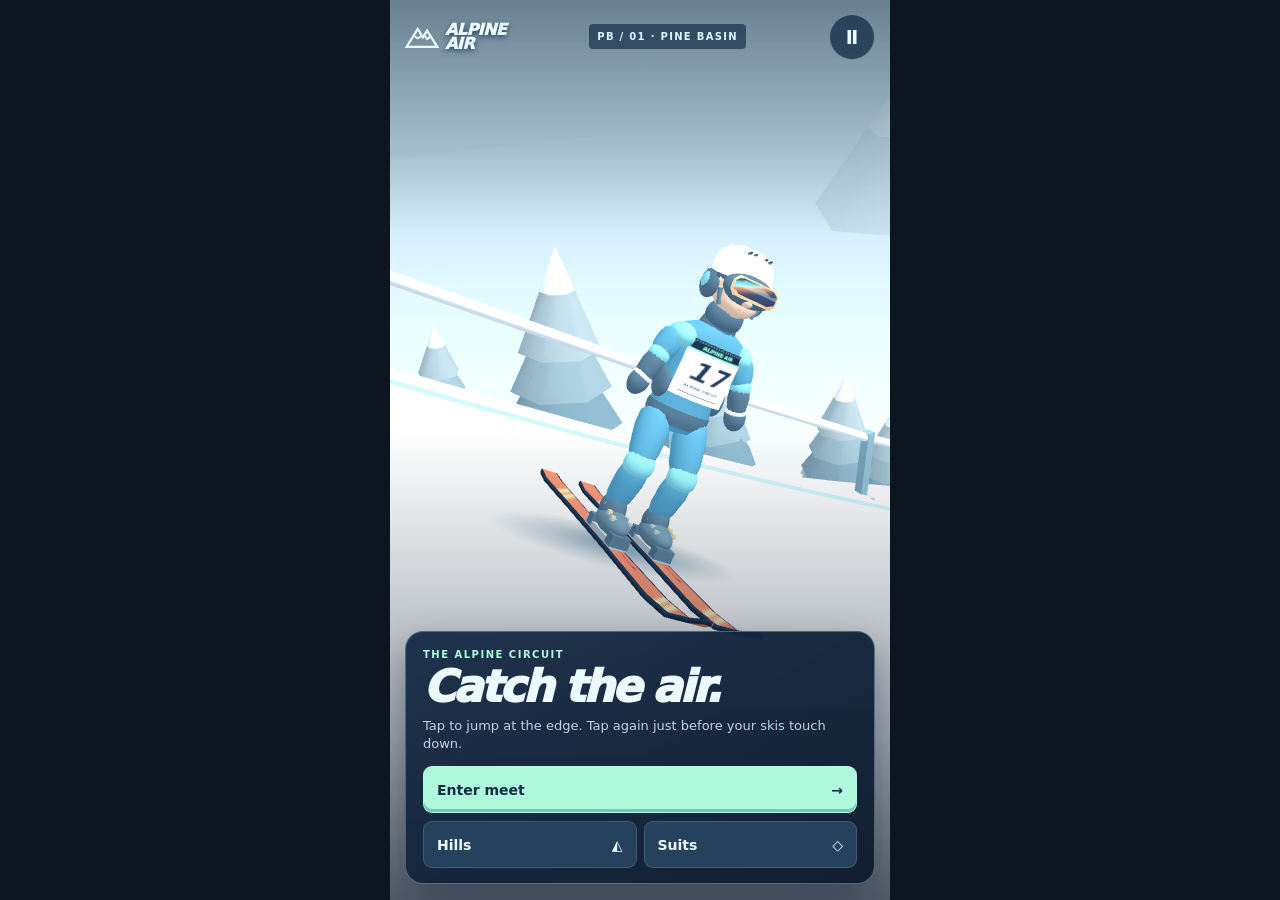
==== commit 1a17ac21: "Prevent ski crossover and terrain clipping" ====
--- a/index.html
+++ b/index.html
@@ -197,15 +197,16 @@
   });
 }
 
+const skiSections = [
+  [-1.30, .071, .018], [-1.14, .081, 0], [-.43, .071, 0],
+  [.20, .069, 0], [.94, .082, 0], [1.23, .082, .026],
+  [1.43, .060, .100], [1.54, .022, .158], [1.57, .003, .161]
+];
+
 function skiShape() {
-  const sections = [
-    [-1.30, .071, .018], [-1.14, .081, 0], [-.43, .071, 0],
-    [.20, .069, 0], [.94, .082, 0], [1.23, .082, .026],
-    [1.43, .060, .100], [1.54, .022, .158], [1.57, .003, .161]
-  ];
   const positions = [], indices = [], uv = [];
-  for (let i = 0; i < sections.length; i++) {
-    const [z, width, y] = sections[i];
+  for (let i = 0; i < skiSections.length; i++) {
+    const [z, width, y] = skiSections[i];
     positions.push(-width, y, z, width, y, z, -width, y - .033, z, width, y - .033, z);
     const v = (z + 1.30) / 2.87;
     uv.push(0,v,1,v,0,v,1,v);
@@ -223,7 +224,7 @@
   ready: [1.03, -.07, .05, 0, 0, .13, -.17, .05, -.38, .06],
   tuck: [.73, -.20, 1.03, 0, 0, .12, -.27, .07, -.39, .11],
   launch: [1.01, -.04, .49, .06, 0, .15, -.19, -.05, -.37, -.14],
-  glide: [.94, -.13, 1.19, .32, 0, .09, -.22, .02, -.45, .02],
+  glide: [.94, -.13, 1.19, .24, 0, .09, -.22, .02, -.45, .02],
   prepare: [.93, -.09, .61, .04, .28, .23, -.22, .14, -.34, .27],
   absorb: [.72, -.13, .64, 0, .38, .22, -.24, .17, -.35, .37],
   skid: [.68, -.20, .85, .11, .11, .21, -.21, .04, -.30, .29],
@@ -249,6 +250,7 @@
     this.buildLimbs();
     this.current = poses.ready.slice();
     this.scratch = Array.from({length: 7}, () => new Three.Vector3());
+    this.solePoint = new Three.Vector3();
     this.animationTarget = new Array(poses.ready.length);
   }
 
@@ -402,6 +404,11 @@
     const blend = reduced ? 1 : 1 - Math.exp(-dt * 16);
     for (let i = 0; i < target.length; i++) this.current[i] += (target[i] - this.current[i]) * blend;
     const [height, hipZ, pitch, spread, stagger, armOut, elbowY, elbowZ, handY, handZ] = this.current;
+    // Outward yaw swings the tails inward. Keep the whole ski on its side of
+    // the stance centerline, including during the transition to a telemark.
+    const tailReach = Math.max(...skiSections.map(([z,width]) =>
+      width * Math.cos(spread) - z * Math.sin(spread)));
+    const stance = Math.max(.177, tailReach + .024);
     this.torso.position.set(0,height,hipZ);
     this.torso.rotation.x = pitch;
     this.torso.updateMatrix();
@@ -417,7 +424,7 @@
 
     for (const limb of this.limbs) {
       const side = limb.side;
-      limb.ski.position.set(side * (.177 + spread * .11),.043,side * stagger);
+      limb.ski.position.set(side * stance,.043,side * stagger);
       limb.ski.rotation.y = side * spread;
       limb.ski.updateMatrix();
       hip.set(side*.143,-.037,0).applyMatrix4(this.torso.matrix);
@@ -441,6 +448,31 @@
     }
   }
 
+  clearSnow(surfaceHeight) {
+    this.root.updateMatrix();
+    let lift = 0;
+    const point = this.solePoint;
+    for (const {ski} of this.limbs) {
+      for (const edge of [-1, 1]) {
+        for (let i = 1; i < skiSections.length; i++) {
+          const [fromZ, fromWidth, fromY] = skiSections[i-1];
+          const [toZ, toWidth, toY] = skiSections[i];
+          // Checking points between vertices also catches the crest under a long board.
+          for (let step = i === 1 ? 0 : 1; step <= 4; step++) {
+            const t = step / 4;
+            point.set(
+              edge * Three.MathUtils.lerp(fromWidth,toWidth,t),
+              Three.MathUtils.lerp(fromY,toY,t)-.033,
+              Three.MathUtils.lerp(fromZ,toZ,t)
+            ).applyMatrix4(ski.matrix).applyMatrix4(this.root.matrix);
+            lift = Math.max(lift, surfaceHeight(point.z) - point.y);
+          }
+        }
+      }
+    }
+    this.root.position.y += lift;
+  }
+
   setKit(kit) {
     if (kit === this.kit) return;
     this.kit = kit;
@@ -468,6 +500,7 @@
 const T=window.THREE;
 const V=(x,y,z)=>new T.Vector3(x,y,z);
 const mix=(a,b,t)=>a+(b-a)*t;
+const snowClearance=z=>ground(z)+.057;
 class AlpineView{
  constructor(el){
   this.el=el;this.s=new T.Scene();this.c=new T.PerspectiveCamera(51,1,.1,280);
@@ -508,8 +541,10 @@
   this.box(p,0,-12,37,380,8,315,0xaac8db);
   for(let j=0;j<4;j++)for(let i=0;i<9;i++){
    let x=(i-4)*25+(rand()-.5)*13,z=89+j*30+rand()*12,ht=15+rand()*22+j*5,rad=12+rand()*12;
-   let mountain=this.mesh(p,new T.ConeGeometry(rad,ht,5),[0x7294b2,0x8eabc2,0x98b6cc,0xb3cbdc][j],x,-9+ht/2,z);mountain.rotation.y=rand();
-   let cap=this.mesh(p,new T.ConeGeometry(rad*.47,ht*.47,5),[0xe2eef5,0xd0e0ec,0xd6e5f0,0xdce9f3][j],x,-9+ht*.765,z);cap.rotation.y=mountain.rotation.y;
+   // Rock and snow meet at a shared ring, with one surface on either side.
+   const rock=this.mesh(p,new T.CylinderGeometry(rad*.47,rad,ht*.53,5,1,true),[0x7294b2,0x8eabc2,0x98b6cc,0xb3cbdc][j],x,-9+ht*.265,z);
+   const cap=this.mesh(p,new T.ConeGeometry(rad*.47,ht*.47,5,1,true),[0xe2eef5,0xd0e0ec,0xd6e5f0,0xdce9f3][j],x,-9+ht*.765,z);
+   rock.rotation.y=cap.rotation.y=rand();
   }
   const shoulder=(x,z)=>Math.max(-8,ground(z)-.06-(Math.abs(x)-4.05)*(.39+.10*Math.sin(z*.07)));
   for(let side of [-1,1]){
@@ -517,9 +552,10 @@
    for(let j=0;j<=rows;j++)for(let i=0;i<=cols;i++){let x=side*(4.05+i*3),z=-44+j*3.75;pts.push(x,shoulder(x,z),z);if(j<rows&&i<cols){let k=j*(cols+1)+i,a=k+cols+1;ix.push(...(side>0?[k,a,k+1,k+1,a,a+1]:[k,k+1,a,k+1,a+1,a]))}}
    const land=new T.BufferGeometry();land.setAttribute('position',new T.Float32BufferAttribute(pts,3));land.setIndex(ix);land.computeVertexNormals();this.mesh(p,land,[0xc7e0ee,0xe1d5e8,0x9db2dc][id],0,0,0);
   }
-  const pineGeo=new T.ConeGeometry(1,1,7);
+  const pineGeo=new T.CylinderGeometry(.42,1,.58,7,1,true).translate(0,-.21,0);
+  const pineSnowGeo=new T.ConeGeometry(.42,.42,7,1,true).translate(0,.29,0);
   const pineBatches=[0x28485d,0x3e6173,0x58788a,0xd7eaf5].map((color,i)=>{
-   const batch=new T.InstancedMesh(pineGeo,this.m(color),i===3?219:73);
+   const batch=new T.InstancedMesh(i===3?pineSnowGeo:pineGeo,this.m(color),i===3?219:73);
    p.add(batch);
    return batch;
   });
@@ -528,14 +564,11 @@
    this.box(p,x,y+.5*scale,z,.25*scale,1.6*scale,.25*scale,0x6a6773);
    transform.rotation.y=i*1.47;
    for(let k=0;k<3;k++){
-    const branch=(1.10-.18*k)*scale, cap=(.69-.11*k)*scale;
+    const branch=(1.10-.18*k)*scale;
     transform.position.set(x,y+(1.35+k*.7)*scale,z);
     transform.scale.set(branch,1.8*scale,branch);
     transform.updateMatrix();
     pineBatches[k].setMatrixAt(i,transform.matrix);
-    transform.position.y=y+(1.68+k*.7)*scale;
-    transform.scale.set(cap,1.10*scale,cap);
-    transform.updateMatrix();
     pineBatches[3].setMatrixAt(i*3+k,transform.matrix);
    }
   }
@@ -562,7 +595,8 @@
   this.strip(p,-3.4,3.4,-2.08,-.88,0x5bd9ae,.042);
   this.strip(p,-3.43,3.43,-.32,-.04,0x1c6080,.043);
   this.marker=this.strip(p,-3.35,3.35,26,28,0x67eab7,.048);
-  this.box(p,0,ground(-36)-.52,-36,9,1,3.8,0x2c506a);
+  this.strip(p,-4.05,4.05,-38,-36,h.snow,.001);
+  this.box(p,0,ground(-34.1)-.62,-36,9,1,3.8,0x2c506a);
   this.box(p,0,ground(-36)+3.65,-36,8.9,.23,.28,0x13364e);
   for(let x of [-3.9,3.9]){this.box(p,x,ground(-36)+1.7,-36,.31,3.6,.34,0x194660);this.box(p,x,ground(-36)-4.2,-36,.48,8,.48,0x3a5871)}
   this.sign(p,0,ground(-36)+3.17,-35.8,5.25,1.13,h.name.toUpperCase()).rotation.y=0;
@@ -616,9 +650,13 @@
   let r=run, z=r.z, x=r.x, fly=r.phase==='flight', u=fly?clamp(r.t/flightTime(r)):0, intro=mode==='home'||mode==='hills'||mode==='kits'||r.phase==='ready';
   let close=mode==='home'||mode==='hills'||mode==='kits';
   if(intro){z=close?-27:-35;x=0}
-  const g=ground(z),slope=Math.atan2(ground(z+.12)-g,.12),air=fly?Math.sin(u*Math.PI)*(2.55+1.05*r.take):0;
-  this.hero.position.set(x,g+.055+air,z);this.hero.rotation.x=-slope+(fly?-.18*Math.sin(u*Math.PI):0);this.hero.rotation.y=close?-1.83:0;
+  const g=ground(z),slope=Math.atan2(ground(z+.85)-ground(z-.85),1.70);
+  const air=fly?Math.sin(u*Math.PI)*(2.55+1.05*r.take):0;
+  this.hero.position.set(x,g+.045+air,z);
+  this.hero.rotation.x=-slope+(fly?-.18*Math.sin(u*Math.PI):0);
+  this.hero.rotation.y=close?-1.83:0;
   this.athlete.pose(run,intro,dt,reduced);
+  this.athlete.clearSnow(snowClearance);
   this.athlete.setKit(kit);
   this.shad.position.set(x,g+.043,z);
   this.shad.rotation.x=-slope;
@@ -633,6 +671,7 @@
   let look=close?V(.03,g+.75,z+.17):V(x,g+air+.20,z+2.15);
   if(!close&&(r.phase==='result'||r.phase==='between')){ca=V(x-4.4,g+2.72,z+5.4);look=V(x,g+.75,z+.2)}
   if(!this.lastPhase||reduced||this.lastPhase==='result'&&r.phase==='ready'||intro&&this.lastPhase!=='ready'){this.cam.copy(ca);this.look.copy(look)}else{this.cam.lerp(ca,.12);this.look.lerp(look,.15)}
+  if(Math.abs(this.cam.x)<4.1)this.cam.y=Math.max(this.cam.y,ground(this.cam.z)+1.15);
   this.lastPhase=r.phase;this.c.position.copy(this.cam);this.c.lookAt(this.look);this.r.render(this.s,this.c);
  }
 
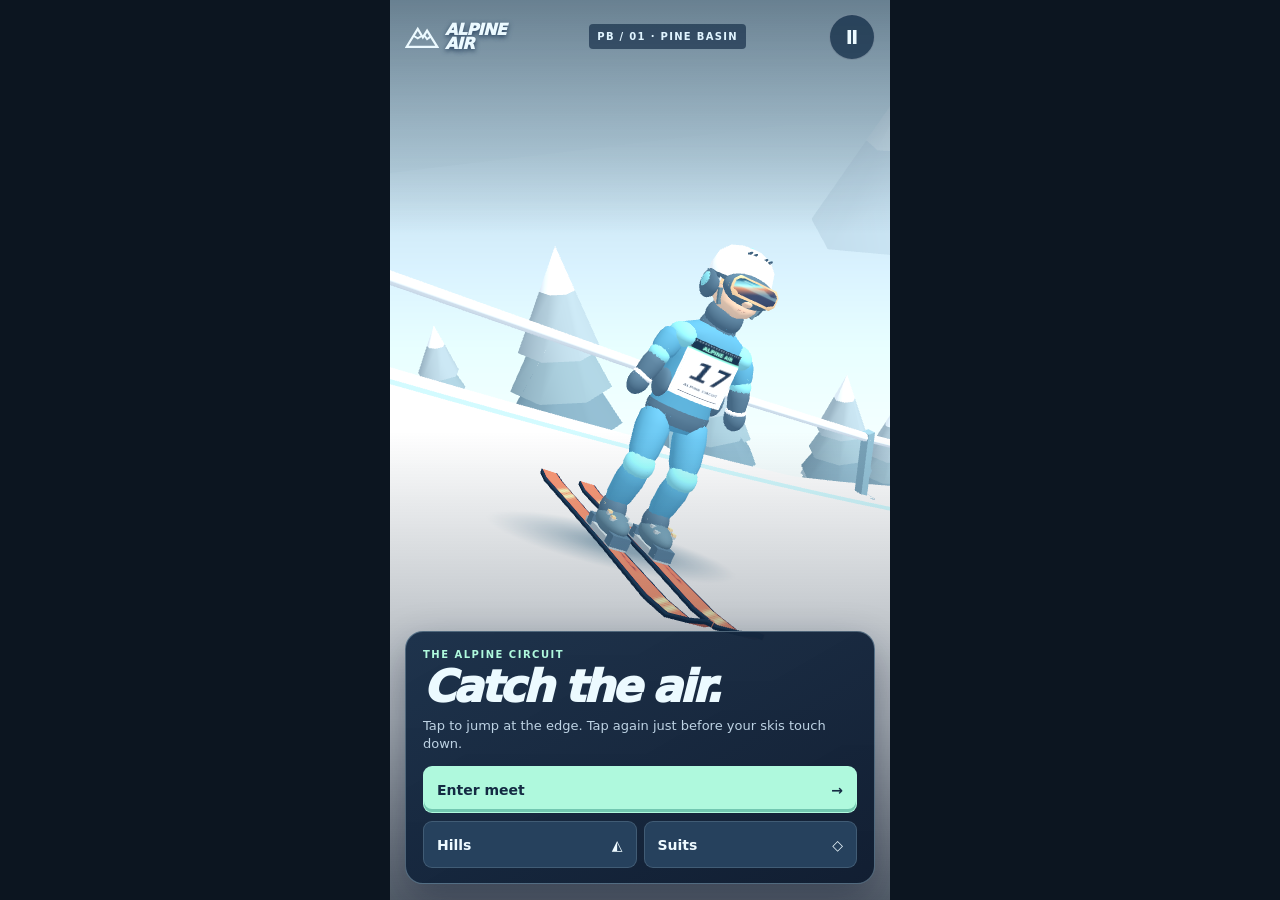
==== commit 7083a673: "Keep valley geometry below the ski runout" ====
--- a/index.html
+++ b/index.html
@@ -538,15 +538,18 @@
   }
   const p=this.map=new T.Group(),h=HILLS[id];this.s.add(p);this.s.background=new T.Color(h.sky);this.s.fog=new T.FogExp2(h.sky,.0088);
   let seed=12393+id*77;let rand=()=>{seed=(Math.imul(seed,1664525)+1013904223)>>>0;return seed/4294967296};
-  this.box(p,0,-12,37,380,8,315,0xaac8db);
+  // The valley slab must sit below the lowest part of the runout.
+  const valleyFloor=ground(67)-.22;
+  this.box(p,0,valleyFloor-4,37,380,8,315,0xaac8db);
   for(let j=0;j<4;j++)for(let i=0;i<9;i++){
    let x=(i-4)*25+(rand()-.5)*13,z=89+j*30+rand()*12,ht=15+rand()*22+j*5,rad=12+rand()*12;
    // Rock and snow meet at a shared ring, with one surface on either side.
-   const rock=this.mesh(p,new T.CylinderGeometry(rad*.47,rad,ht*.53,5,1,true),[0x7294b2,0x8eabc2,0x98b6cc,0xb3cbdc][j],x,-9+ht*.265,z);
-   const cap=this.mesh(p,new T.ConeGeometry(rad*.47,ht*.47,5,1,true),[0xe2eef5,0xd0e0ec,0xd6e5f0,0xdce9f3][j],x,-9+ht*.765,z);
+   const mountainBase=valleyFloor-.25;
+   const rock=this.mesh(p,new T.CylinderGeometry(rad*.47,rad,ht*.53,5,1,true),[0x7294b2,0x8eabc2,0x98b6cc,0xb3cbdc][j],x,mountainBase+ht*.265,z);
+   const cap=this.mesh(p,new T.ConeGeometry(rad*.47,ht*.47,5,1,true),[0xe2eef5,0xd0e0ec,0xd6e5f0,0xdce9f3][j],x,mountainBase+ht*.765,z);
    rock.rotation.y=cap.rotation.y=rand();
   }
-  const shoulder=(x,z)=>Math.max(-8,ground(z)-.06-(Math.abs(x)-4.05)*(.39+.10*Math.sin(z*.07)));
+  const shoulder=(x,z)=>Math.max(valleyFloor,ground(z)-.06-(Math.abs(x)-4.05)*(.39+.10*Math.sin(z*.07)));
   for(let side of [-1,1]){
    const pts=[],ix=[],cols=13,rows=34;
    for(let j=0;j<=rows;j++)for(let i=0;i<=cols;i++){let x=side*(4.05+i*3),z=-44+j*3.75;pts.push(x,shoulder(x,z),z);if(j<rows&&i<cols){let k=j*(cols+1)+i,a=k+cols+1;ix.push(...(side>0?[k,a,k+1,k+1,a,a+1]:[k,k+1,a,k+1,a+1,a]))}}
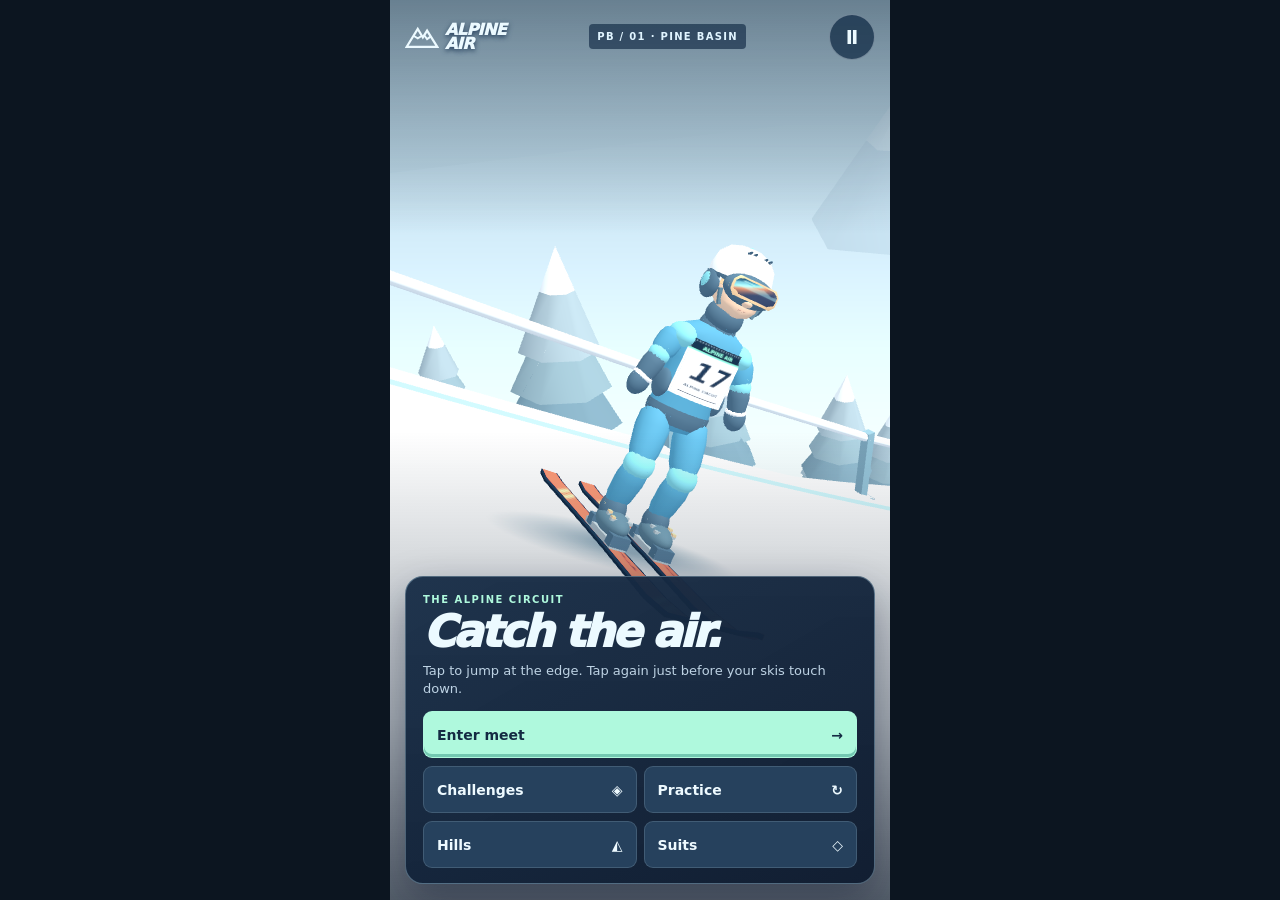
==== commit 1022ed1a: "Add six ski jump challenges and a practice mode" ====
--- a/index.html
+++ b/index.html
@@ -5,6 +5,8 @@
 @media(max-width:350px),(max-height:650px){.panel{padding:12px}.panel p{margin:6px 0 9px}.panel h1,.panel h2{font-size:30px}.primary,.secondary,.choice{min-height:44px}#tap{width:72px;height:72px}.coach{padding:8px}.coach b{margin:3px 0 6px}}@media(orientation:landscape) and (max-height:540px){.rotate{display:grid;place-content:center;text-align:center;position:absolute;inset:0;z-index:6;background:#132944;font-size:38px}}
 header .meet{min-width:0;overflow:hidden;text-overflow:ellipsis}
 @media(max-width:360px){header{gap:6px}.brand{font-size:14px;gap:4px}.brand svg{width:28px}.meet{font-size:9px;letter-spacing:.055em;padding:7px 6px}}
+.rating{color:#ffdf8d;font-size:21px;letter-spacing:.1em;line-height:1.25}
+.track #zone.gold{background:#ffd77e}
 </style></head>
 <body><main id="game" aria-label="Alpine Air">
 <div id="stage" aria-hidden="true"></div><div class="vignette"></div>
@@ -25,25 +27,54 @@
  {name:'Rose Glacier',code:'RG / 02',target:147,wind:1.2,time:3.45,window:.30,sky:0xe0acc2,snow:0xf6ebff,accent:0xffce9d},
  {name:'Aurora Ridge',code:'AR / 03',target:184,wind:-1.9,time:3.3,window:.25,sky:0x7581bc,snow:0xcedcff,accent:0xc8dbff}
 ];
+const CHALLENGES=[
+ {id:'blue-line',name:'Blue Line',hill:0,jumps:1,band:[74,87],landing:.45,detail:'Land at 74–87 m. Tap in the gold zone for a shorter jump.'},
+ {id:'soft-snow',name:'Soft Snow',hill:0,jumps:1,min:88,landing:.82,detail:'Reach 88 m and land with a clean telemark.'},
+ {id:'twin-tracks',name:'Twin Tracks',hill:1,jumps:2,min:87,gap:9,landing:.42,detail:'Jump at least 87 m twice, with no more than 9 m between your marks.'},
+ {id:'rose-gate',name:'Rose Gate',hill:1,jumps:1,band:[92,103],landing:.68,detail:'Land inside the 92–103 m gold zone with a controlled landing.'},
+ {id:'ridge-reach',name:'Ridge Reach',hill:2,jumps:1,min:104,landing:.66,detail:'Reach 104 m and land with control on Aurora Ridge.'},
+ {id:'north-star',name:'North Star',hill:2,jumps:2,min:99,gap:7,landing:.75,detail:'Land two jumps of at least 99 m, within 7 m of each other.'}
+];
 const clamp=(x,a=0,b=1)=>Math.min(b,Math.max(a,x));
+const challengeFor=run=>CHALLENGES.find(challenge=>challenge.id===run.activity);
+const jumpLimit=run=>run.activity==='circuit'?2:challengeFor(run)?.jumps??1;
+const available=(i,p)=>i===0||Boolean(p.medals[CHALLENGES[i-1]?.id]);
 function ground(z){
  if(z<0){let t=clamp((z+36)/36);return 30-16*(1-Math.pow(1-t,1.42))-.39*Math.pow(t,12)}
  const q=Math.min(z,43), u=clamp((z-43)/19);
  return 13.61-.46*q-8.74*(u-u*u/2);
 }
-function profile(v={}){return {unlocked:Number.isInteger(v.unlocked)?clamp(v.unlocked,0,2):0,best:HILLS.map((_,i)=>clamp(Number(v.best?.[i])||0,0,350)),aurora:v.aurora===true,ember:v.ember===true,kit:['blue','rose','ice','aurora','ember'].includes(v.kit)?v.kit:'blue',sound:v.sound!==false}}
-function newRun(hill=0){return {hill,attempt:0,results:[],phase:'ready',t:0,take:0,land:0,mark:false,z:-35,x:0}}
+function profile(v={}){
+ const medals={};
+ for(const {id} of CHALLENGES)medals[id]=clamp(Math.floor(Number(v.medals?.[id])||0),0,3);
+ return {unlocked:Number.isInteger(v.unlocked)?clamp(v.unlocked,0,2):0,best:HILLS.map((_,i)=>clamp(Number(v.best?.[i])||0,0,350)),practice:HILLS.map((_,i)=>clamp(Number(v.practice?.[i])||0,0,150)),medals,aurora:v.aurora===true,ember:v.ember===true,kit:['blue','rose','ice','aurora','ember','summit','gold'].includes(v.kit)?v.kit:'blue',sound:v.sound!==false}
+}
+function newRun(hill=0,activity='circuit'){return {hill,activity,attempt:0,results:[],phase:'ready',t:0,take:0,land:0,mark:false,z:-35,x:0}}
 function restoreRun(r,p){
- if(!r||!Number.isInteger(r.hill)||r.hill<0||r.hill>p.unlocked||!Array.isArray(r.results)||r.results.length>2)return null;
- const s=newRun(r.hill);
+ if(!r||!Number.isInteger(r.hill)||!HILLS[r.hill]||!Array.isArray(r.results))return null;
+ const s=newRun(r.hill,r.activity??'circuit');
+ const challenge=challengeFor(s);
+ if(challenge){if(challenge.hill!==s.hill||!available(CHALLENGES.indexOf(challenge),p))return null}
+ else if(!['circuit','practice'].includes(s.activity)||s.hill>p.unlocked)return null;
+ const limit=jumpLimit(s);
+ if(r.results.length>limit)return null;
  s.results=r.results.filter(v=>v&&[v.distance,v.style,v.points,v.take,v.land].every(Number.isFinite)).map(v=>({distance:clamp(v.distance,0,150),style:clamp(v.style,0,20),points:clamp(v.points,0,200),take:clamp(v.take),land:clamp(v.land)}));
- s.attempt=Math.min(1,s.results.length);if(s.results.length===2){s.phase='result';s.take=s.results[1].take;s.land=s.results[1].land;s.z=distanceWorld(s)+9;s.x=HILLS[s.hill].wind}return s;
-}
-function snapshotRun(r){return r&&{hill:r.hill,results:r.results}}
+ s.attempt=Math.min(limit-1,s.results.length);
+ if(s.results.length===limit){const last=s.results.at(-1);s.phase='result';s.take=last.take;s.land=last.land;s.z=distanceWorld(s)+9;s.x=HILLS[s.hill].wind}
+ return s;
+}
+function snapshotRun(r){return r&&{hill:r.hill,results:r.results,...(r.activity==='circuit'?{}:{activity:r.activity})}}
 function targetTake(r){return HILLS[r.hill].time-.14}
 function flightTime(r){return 2.15+r.take*1.18+r.hill*.10}
 function targetLand(r){return flightTime(r)-.23}
 function distanceWorld(r){return 25+20*r.take+r.hill*1.6}
+function takeoffBand(run){
+ const band=challengeFor(run)?.band;
+ if(!band)return null;
+ const start=distanceWorld({...run,take:0})*2.36;
+ const timing=metres=>targetTake(run)-(1-clamp((metres-start)/47.2))*HILLS[run.hill].window*1.75;
+ return [timing(band[0]-.5),timing(band[1]+.499)];
+}
 function action(r){
  if(r.phase==='ready'){r.phase='inrun';r.t=0;return 'start'}
  if(r.phase==='inrun'&&!r.mark&&r.t>=targetTake(r)-.82){
@@ -69,18 +100,41 @@
   if(u>=1){r.phase='brake';r.t=0;return 'touchdown'}
  }else if(r.phase==='brake'){
   const u=clamp(r.t/1.35);r.z=distanceWorld(r)+9*(1-(1-u)*(1-u));
-  if(u>=1){r.results.push(scoreJump(r));r.phase=r.results.length===2?'result':'between';r.t=0;return r.phase}
+  if(u>=1){r.results.push(scoreJump(r));r.phase=r.results.length===jumpLimit(r)?'result':'between';r.t=0;return r.phase}
  }
  return '';
 }
-function nextAttempt(r){if(r.phase!=='between')return false;Object.assign(r,newRun(r.hill),{attempt:1,results:r.results});return true}
+function nextAttempt(r){if(r.phase!=='between')return false;Object.assign(r,newRun(r.hill,r.activity),{attempt:r.results.length,results:r.results});return true}
 function total(r){return Math.round(r.results.reduce((s,v)=>s+v.points,0)*10)/10}
 function settle(r,p){
- if(r.phase!=='result'||r.results.length!==2)return false;
+ if(r.activity!=='circuit'||r.phase!=='result'||r.results.length!==2)return false;
  let t=total(r);p.best[r.hill]=Math.max(t,p.best[r.hill]);
  if(t>=HILLS[r.hill].target)p.unlocked=Math.max(p.unlocked,Math.min(2,r.hill+1));
  return t>=HILLS[r.hill].target;
 }
+function challengeResult(run){
+ const challenge=challengeFor(run);
+ if(!challenge||run.phase!=='result'||run.results.length!==challenge.jumps)return {stars:0,reason:''};
+ const distances=run.results.map(jump=>jump.distance);
+ const shortest=Math.min(...distances),spread=Math.max(...distances)-shortest;
+ const landing=Math.min(...run.results.map(jump=>jump.land));
+ if(challenge.band&&distances.some(d=>d<challenge.band[0]||d>challenge.band[1]))return {stars:0,reason:'Your jump missed the gold distance zone.'};
+ if(shortest<(challenge.min??0))return {stars:0,reason:'One of your jumps fell short of the distance goal.'};
+ if(spread>(challenge.gap??Infinity))return {stars:0,reason:'Your two marks were '+spread+' m apart.'};
+ if(landing<challenge.landing)return {stars:0,reason:'Tap closer to the center of the landing zone.'};
+ const stars=landing>=.90&&spread<=(challenge.gap??Infinity)/2?3:landing>=Math.max(.68,challenge.landing+.04)?2:1;
+ return {stars,reason:challenge.gap?'Your marks were '+spread+' m apart.':'Target reached.'};
+}
+function recordActivity(run,p){
+ if(run.phase!=='result')return false;
+ if(run.activity==='practice'){
+  p.practice[run.hill]=Math.max(p.practice[run.hill],run.results[0].distance);
+  return false;
+ }
+ const {stars}=challengeResult(run);
+ if(stars)p.medals[run.activity]=Math.max(p.medals[run.activity],stars);
+ return stars>0;
+}
 
 const Three = window.THREE;
 const up = new Three.Vector3(0, 1, 0);
@@ -89,7 +143,9 @@
   rose: [0xa92c55, 0xfb977e],
   ice: [0x277b90, 0x8df3ea],
   aurora: [0x5438a5, 0xa796ef],
-  ember: [0xab3d28, 0xffac63]
+  ember: [0xab3d28, 0xffac63],
+  summit: [0x185e57, 0x8cebb2],
+  gold: [0x935419, 0xffd777]
 };
 const fabric = (color, roughness = .72, metalness = 0) =>
   new Three.MeshStandardMaterial({ color, roughness, metalness });
@@ -598,6 +654,10 @@
   this.strip(p,-3.4,3.4,-2.08,-.88,0x5bd9ae,.042);
   this.strip(p,-3.43,3.43,-.32,-.04,0x1c6080,.043);
   this.marker=this.strip(p,-3.35,3.35,26,28,0x67eab7,.048);
+  this.targetMarker=this.strip(p,-3.35,3.35,28,36,0xeab155,.045);
+  this.targetMarker.frustumCulled=false;
+  this.targetMarker.visible=false;
+  this.markerBand=null;
   this.strip(p,-4.05,4.05,-38,-36,h.snow,.001);
   this.box(p,0,ground(-34.1)-.62,-36,9,1,3.8,0x2c506a);
   this.box(p,0,ground(-36)+3.65,-36,8.9,.23,.28,0x13364e);
@@ -650,8 +710,8 @@
  }
  render(run,kit,mode,fx,reduced,dt=1/60){
   if(run.hill!==this.id)this.make(run.hill);
-  let r=run, z=r.z, x=r.x, fly=r.phase==='flight', u=fly?clamp(r.t/flightTime(r)):0, intro=mode==='home'||mode==='hills'||mode==='kits'||r.phase==='ready';
-  let close=mode==='home'||mode==='hills'||mode==='kits';
+  let r=run, z=r.z, x=r.x, fly=r.phase==='flight', u=fly?clamp(r.t/flightTime(r)):0;
+  const close=mode!=='race', intro=close||r.phase==='ready';
   if(intro){z=close?-27:-35;x=0}
   const g=ground(z),slope=Math.atan2(ground(z+.85)-ground(z-.85),1.70);
   const air=fly?Math.sin(u*Math.PI)*(2.55+1.05*r.take):0;
@@ -665,7 +725,18 @@
   this.shad.rotation.x=-slope;
   this.shad.scale.set(.46+air*.10,1,1.15+air*.18);
   this.shad.material.opacity=1/(1+air*.54);
-  this.marker.visible=fly||r.phase==='brake';let a=distanceWorld(r)-1.7;const pos=this.marker.geometry.attributes.position;for(let i=0;i<pos.count;i++){let nz=a+Math.floor(i/2)*2/3;pos.setY(i,ground(nz)+.049);pos.setZ(i,nz)}pos.needsUpdate=true;this.marker.frustumCulled=false;
+  const band=challengeFor(r)?.band;
+  const showMark=!close&&(fly||r.phase==='brake');
+  this.marker.visible=showMark&&!band;
+  if(this.marker.visible){
+   const end=distanceWorld(r)+.30;
+   this.moveMarker(this.marker,end-2,end,.049);
+  }
+  this.targetMarker.visible=showMark&&Boolean(band);
+  if(this.targetMarker.visible&&this.markerBand!==band){
+   this.moveMarker(this.targetMarker,(band[0]-.5)/2.36,(band[1]+.5)/2.36,.045);
+   this.markerBand=band;
+  }
   this.drawSnow(r,fx,reduced);
   this.flags.forEach((flag,i)=>{
    flag.rotation.y=.14*HILLS[r.hill].wind+(reduced?0:Math.sin(r.t*5+i*.83)*.20);
@@ -676,6 +747,17 @@
   if(!this.lastPhase||reduced||this.lastPhase==='result'&&r.phase==='ready'||intro&&this.lastPhase!=='ready'){this.cam.copy(ca);this.look.copy(look)}else{this.cam.lerp(ca,.12);this.look.lerp(look,.15)}
   if(Math.abs(this.cam.x)<4.1)this.cam.y=Math.max(this.cam.y,ground(this.cam.z)+1.15);
   this.lastPhase=r.phase;this.c.position.copy(this.cam);this.c.lookAt(this.look);this.r.render(this.s,this.c);
+ }
+
+ moveMarker(mesh,start,end,lift){
+  const points=mesh.geometry.attributes.position;
+  for(let i=0;i<points.count;i++){
+   const z=mix(start,end,Math.floor(i/2)/(points.count/2-1));
+   points.setY(i,ground(z)+lift);
+   points.setZ(i,z);
+  }
+  points.needsUpdate=true;
+  mesh.frustumCulled=false;
  }
 
  drawSnow(run,fx,reduced){
@@ -736,19 +818,62 @@
 const reduced=matchMedia('(prefers-reduced-motion: reduce)');
 let data;try{data=JSON.parse(localStorage.getItem(key)||'null')}catch{}
 const valid=v=>v?.game==='alpine-air'&&v.v===1&&v.profile&&typeof v.profile==='object';
-let pf=profile(valid(data)?data.profile:undefined), run=restoreRun(valid(data)?data.run:null,pf)||newRun(),mode='home',paused=false,changed=false,support={},fx=null,noticeUntil=0,last=0,ctx=null,view;
+let pf=profile(valid(data)?data.profile:undefined);
+let circuit=restoreRun(valid(data)?data.run:null,pf)||newRun();
+let side=restoreRun(valid(data)?data.side:null,pf);
+let run=data?.selected==='side'&&side?side:circuit;
+let mode='home',paused=false,changed=false,support={},fx=null,noticeUntil=0,last=0,ctx=null,view;
 const host=new AlpineHost(window,{
  status(v){support=v;if(mode==='kits')panel()},
  reward(kit){if(pf[kit])return;pf[kit]=true;save();notice(kit==='aurora'?'Aurora suit unlocked':'Ember suit unlocked');tone([490,650,800]);if(mode==='kits')panel()},
- load(v){if(!valid(v))return;let cloud=profile(v.profile);if(!changed&&!valid(data)){pf=cloud;run=restoreRun(v.run,pf)||newRun();try{localStorage.setItem(key,JSON.stringify(payload()))}catch{}}else{pf.unlocked=Math.max(pf.unlocked,cloud.unlocked);pf.best=pf.best.map((n,i)=>Math.max(n,cloud.best[i]));pf.aurora||=cloud.aurora;pf.ember||=cloud.ember;save()}if(!active()||paused)panel()}
+ load(v){
+  if(!valid(v))return;
+  const cloud=profile(v.profile);
+  if(!changed&&!valid(data)){
+   pf=cloud;
+   circuit=restoreRun(v.run,pf)||newRun();
+   side=restoreRun(v.side,pf);
+   run=v.selected==='side'&&side?side:circuit;
+   try{localStorage.setItem(key,JSON.stringify(payload()))}catch{}
+  }else{
+   pf.unlocked=Math.max(pf.unlocked,cloud.unlocked);
+   pf.best=pf.best.map((n,i)=>Math.max(n,cloud.best[i]));
+   pf.practice=pf.practice.map((n,i)=>Math.max(n,cloud.practice[i]));
+   for(const {id} of CHALLENGES)pf.medals[id]=Math.max(pf.medals[id],cloud.medals[id]);
+   pf.aurora||=cloud.aurora;
+   pf.ember||=cloud.ember;
+   save();
+  }
+  if(!active()||paused)panel();
+ }
 });
-function payload(){return {game:'alpine-air',v:1,profile:pf,run:snapshotRun(run)}}
+function payload(){return {game:'alpine-air',v:1,profile:pf,run:snapshotRun(circuit),side:snapshotRun(side),selected:run===side?'side':'circuit'}}
+function selectRun(next){run=next;if(next.activity==='circuit')circuit=next;else side=next;mode='race';fx=null;save()}
 function save(){changed=true;let p=payload();try{localStorage.setItem(key,JSON.stringify(p))}catch{}host.save(p)}
 function tone(notes,type='sine'){if(!pf.sound)return;try{ctx??=new (window.AudioContext||window.webkitAudioContext)();if(ctx.state==='suspended')ctx.resume().catch(()=>{});const at=ctx.currentTime;notes.forEach((freq,i)=>{const t=at+i*.073,o=ctx.createOscillator(),g=ctx.createGain();o.type=type;o.frequency.value=freq;g.gain.setValueAtTime(.0001,t);g.gain.exponentialRampToValueAtTime(.063,t+.025);g.gain.exponentialRampToValueAtTime(.0001,t+.20);o.connect(g);g.connect(ctx.destination);o.start(t);o.stop(t+.205)})}catch{}}
 function notice(s){$('toast').textContent=s;noticeUntil=performance.now()+1050}
 const button=(label,id,cl='primary',tail='→',disabled=false)=>'<button type="button" class="'+cl+'" data-do="'+id+'" '+(disabled?'disabled':'')+'><span>'+label+'</span><span aria-hidden="true">'+tail+'</span></button>';
-const names={blue:'Basin Blue',rose:'Glacier Rose',ice:'Ridge Ice',aurora:'Aurora Violet',ember:'Ember Orange'};
-const owned=k=>k==='blue'||k==='rose'&&pf.unlocked>=1||k==='ice'&&pf.best[2]>=HILLS[2].target||((k==='aurora'||k==='ember')&&pf[k]);
+const names={blue:'Basin Blue',rose:'Glacier Rose',ice:'Ridge Ice',summit:'Summit Green',gold:'Suncrest Gold',aurora:'Aurora Violet',ember:'Ember Orange'};
+const starTotal=()=>Object.values(pf.medals).reduce((sum,stars)=>sum+stars,0);
+const owned=k=>k==='blue'||k==='rose'&&pf.unlocked>=1||k==='ice'&&pf.best[2]>=HILLS[2].target||k==='summit'&&starTotal()>=4||k==='gold'&&starTotal()>=12||((k==='aurora'||k==='ember')&&pf[k]);
+const starsLabel=stars=>'★'.repeat(stars)+'☆'.repeat(3-stars);
+function marks(run){
+ return '<div class="scores">'+run.results.map(jump=>'<div class="score"><strong>'+jump.distance+' m</strong><span>Style '+jump.style.toFixed(1)+'</span><b>'+jump.points.toFixed(1)+' pts</b></div>').join('')+'</div>';
+}
+function activityPanel(){
+ const challenge=challengeFor(run);
+ const name=challenge?.name??'Practice';
+ const label='<small>'+name+' · '+HILLS[run.hill].name+'</small>';
+ if(run.phase==='ready')return label+'<h2>At the gate</h2><p>'+(challenge?.detail??'Train your timing with slower cues. Every jump counts toward your practice best.')+'</p>'+button('Start descent','start');
+ if(run.phase==='between')return label+'<h2>First mark</h2>'+marks(run)+'<p>Match your first jump to stay within '+challenge.gap+' m.</p>'+button('Next jump','second');
+ if(run.phase!=='result')return '';
+ if(!challenge)return label+'<h2>Practice mark</h2>'+marks(run)+'<p>Personal best · '+pf.practice[run.hill]+' m</p>'+button('Jump again','replay')+'<div class="row">'+button('Practice hills','practice','secondary','◭')+button('Home','home','secondary','←')+'</div>';
+ const {stars,reason}=challengeResult(run);
+ const next=CHALLENGES.indexOf(challenge)+1;
+ const advance=stars&&next<CHALLENGES.length;
+ return label+'<h2>'+(stars?'Challenge cleared':'Try again')+'</h2><div class="rating" aria-label="'+stars+' out of 3 stars">'+starsLabel(stars)+'</div>'+marks(run)+'<p>'+reason+'</p>'+
+  (advance?button('Next challenge','challenge-'+next):'')+'<div class="row">'+button('Jump again','replay',advance?'secondary':'primary','↻')+button('Challenge board','challenges','secondary','◈')+'</div>';
+}
 const active=()=>['inrun','flight','brake'].includes(run.phase);
 const wide=matchMedia('(orientation:landscape) and (max-height:540px)');
 function panel(){
@@ -757,13 +882,30 @@
  $('controls').hidden=mode!=='race'||!active()||paused;
  if(!view)return;
  if(paused){html='<small>Alpine circuit</small><h2>Paused</h2>'+button('Resume','resume')+'<div class="row">'+button(pf.sound?'Sound on':'Sound off','sound','secondary','♪')+'</div>'}
- else if(mode==='home'){html='<small>THE ALPINE CIRCUIT</small><h1>Catch the air.</h1><p>Tap to jump at the edge. Tap again just before your skis touch down.</p>'+button(run.phase==='result'?'View results':run.results.length?'Continue meet':'Enter meet','enter')+'<div class="row">'+button('Hills','hills','secondary','◭')+button('Suits','kits','secondary','◇')+'</div>'}
+ else if(mode==='home'){
+  html='<small>THE ALPINE CIRCUIT</small><h1>Catch the air.</h1><p>Tap to jump at the edge. Tap again just before your skis touch down.</p>'+
+   (run===side&&side.phase!=='result'?button('Resume '+(challengeFor(side)?.name??'practice'),'resume-side'):'')+
+   button(circuit.phase==='result'?'View results':circuit.results.length?'Continue meet':'Enter meet','enter',run===side&&side.phase!=='result'?'choice':'primary')+
+   '<div class="row">'+button('Challenges','challenges','secondary','◈')+button('Practice','practice','secondary','↻')+'</div>'+
+   '<div class="row">'+button('Hills','hills','secondary','◭')+button('Suits','kits','secondary','◇')+'</div>';
+ }
+ else if(mode==='challenges'){
+  html='<small>Alpine challenge board</small><h2>Challenges</h2><p>'+starTotal()+' / 18 stars · Clear a challenge to unlock the next.</p>'+
+   CHALLENGES.map((c,i)=>button(c.name,'challenge-'+i,'choice',available(i,pf)?starsLabel(pf.medals[c.id]):'LOCKED',!available(i,pf))).join('')+
+   '<div class="row">'+button('Back','home','secondary','←')+'</div>';
+ }
+ else if(mode==='practice'){
+  html='<small>Open training</small><h2>Practice</h2><p>One jump at a time. Slower timing cues and a personal best for each hill.</p>'+
+   HILLS.map((v,i)=>button(v.name,'practice-'+i,'choice',i>pf.unlocked?'LOCKED':pf.practice[i]?pf.practice[i]+' M':'→',i>pf.unlocked)).join('')+
+   '<div class="row">'+button('Back','home','secondary','←')+'</div>';
+ }
  else if(mode==='hills'){html='<small>Alpine circuit</small><h2>Hills</h2>'+HILLS.map((v,i)=>button(v.name,'hill'+i,'choice',i>pf.unlocked?'LOCKED':pf.best[i]?pf.best[i].toFixed(1)+' PTS':'→',i>pf.unlocked)).join('')+'<div class="row">'+button('Back','home','secondary','←')+'</div>'}
- else if(mode==='kits'){html='<small>Equipment</small><h2>Ski suits</h2>'+Object.keys(names).filter(k=>!['aurora','ember'].includes(k)||support[k]||pf[k]).map(k=>button(names[k],'kit-'+k,'choice',pf.kit===k?'✓':owned(k)?'◇':'LOCKED',!owned(k))).join('');
+ else if(mode==='kits'){html='<small>Equipment</small><h2>Ski suits</h2>'+Object.keys(names).filter(k=>!['aurora','ember'].includes(k)||support[k]||pf[k]).map(k=>button(names[k],'kit-'+k,'choice',pf.kit===k?'✓':owned(k)?'◇':k==='summit'?'4 STARS':k==='gold'?'12 STARS':'LOCKED',!owned(k))).join('');
   if(support.aurora&&!pf.aurora)html+='<p class="reward">Like this game in GameWave to unlock Aurora Violet.</p>';
   if(support.ember&&!pf.ember)html+='<p class="reward">Post a direct comment in GameWave to unlock Ember Orange.</p>';
   html+='<div class="row">'+button('Back','home','secondary','←')+button(pf.sound?'Sound on':'Sound off','sound','secondary','♪')+'</div>';
- }else if(run.phase==='ready'){html='<small>'+h.name+' · Jump '+(run.attempt+1)+' / 2</small><h2>At the gate</h2><p>Tap when the timing bar reaches mint. Two jumps to score '+h.target+' points.</p>'+button('Start descent','start')}
+ }else if(run.activity!=='circuit'){html=activityPanel()}
+ else if(run.phase==='ready'){html='<small>'+h.name+' · Jump '+(run.attempt+1)+' / 2</small><h2>At the gate</h2><p>Tap when the timing bar reaches mint. Two jumps to score '+h.target+' points.</p>'+button('Start descent','start')}
  else if(run.phase==='between'||run.phase==='result'){
   const done=run.phase==='result',win=total(run)>=h.target;
   html='<small>'+h.name+' · '+(done?'Meet results':'Jump 1 of 2')+'</small><h2>'+(done?(win?(run.hill===2?'Circuit champion':'Hill cleared'):'Try another meet'):'First mark')+'</h2>'+(win&&done?'<div class="medal" aria-hidden="true">✦</div>':'')+'<div class="scores">'+run.results.map((v,i)=>'<div class="score"><strong>'+v.distance+' m</strong><span>Style '+v.style.toFixed(1)+'</span><b>'+v.points.toFixed(1)+' pts</b></div>').join('')+'</div><p>'+total(run).toFixed(1)+' / '+h.target+' points'+(done&&win&&run.hill<2?' · '+HILLS[run.hill+1].name+' unlocked':'')+'</p>';
@@ -787,13 +929,21 @@
  if(id==='resume'){paused=false;panel();return}
  if(id==='sound'){pf.sound=!pf.sound;save();if(pf.sound)tone([500]);panel();return}
  tone([380]);
- if(id==='enter')mode='race';
- else if(id==='home'||id==='hills'||id==='kits')mode=id;
+ if(id==='enter')selectRun(circuit);
+ else if(id==='resume-side'&&side)selectRun(side);
+ else if(['home','hills','kits','challenges','practice'].includes(id))mode=id;
  else if(id==='second'){nextAttempt(run);mode='race';save()}
- else if(id==='replay'||id==='next'||/^hill[0-2]$/.test(id)){
-  const n=id==='next'?run.hill+1:id==='replay'?run.hill:Number(id.slice(4));
+ else if(id.startsWith('challenge-')){
+  const i=Number(id.slice(10)),challenge=CHALLENGES[i];
+  if(challenge&&available(i,pf))selectRun(side?.activity===challenge.id&&side.phase!=='result'?side:newRun(challenge.hill,challenge.id));
+ }else if(id.startsWith('practice-')){
+  const i=Number(id.slice(9));
+  if(HILLS[i]&&i<=pf.unlocked)selectRun(newRun(i,'practice'));
+ }else if(id==='replay'){selectRun(newRun(run.hill,run.activity))}
+ else if(id==='next'||/^hill[0-2]$/.test(id)){
+  const n=id==='next'?run.hill+1:Number(id.slice(4));
   if(n>pf.unlocked||n>=HILLS.length)return;
-  run=newRun(n);mode='race';save()
+  selectRun(newRun(n))
  }else if(id.startsWith('kit-')){const k=id.slice(4);if(owned(k)){pf.kit=k;save()}}
  panel()
 });
@@ -805,16 +955,21 @@
 window.addEventListener('pagehide',()=>{freeze();host.stop()});window.addEventListener('pageshow',e=>{if(e.persisted)location.reload()});
 function controls(){
  let fly=run.phase==='flight'||run.phase==='brake',b=$('tap'),h=HILLS[run.hill],duration=fly?flightTime(run):h.time,target=fly?targetLand(run):targetTake(run),width=h.window*.52;
- const hot=Math.abs(run.t-target)<=width&&!run.mark;
+ const gold=!fly&&takeoffBand(run);
+ const landing=fly?challengeFor(run)?.landing:undefined;
+ const precision=landing?Math.min(width,(1-landing)*h.window*1.8):width;
+ const [left,right]=gold||[target-precision,target+precision];
+ const hot=run.phase!=='brake'&&run.t>=left&&run.t<=right&&!run.mark;
  b.classList.toggle('landing',fly);b.classList.toggle('hot',hot);
  b.disabled=run.phase==='brake'||run.mark||run.t<target-.82;
  const title=fly?'LAND':'JUMP';b.querySelector('span').textContent=title;b.setAttribute('aria-label',fly?'Prepare landing':'Take off');
  $('step').textContent=fly?'02 / LANDING':'01 / TAKEOFF';
- $('hint').textContent=run.phase==='brake'?'Skis on snow':run.mark?(fly?'Landing set':'Takeoff set'):hot?'Tap now!':fly?'Watch for the mint zone':'Watch the stripe';
+ $('hint').textContent=run.phase==='brake'?'Skis on snow':run.mark?(fly?'Landing set':'Takeoff set'):hot?'Tap now!':gold?'Watch for the gold zone':fly?'Watch for the mint zone':'Watch the stripe';
  $('needle').style.left=(run.phase==='brake'?100:clamp(run.t/duration)*100)+'%';
- $('zone').style.left=(clamp((target-width)/duration)*100)+'%';
- $('zone').style.right=(100-clamp((target+width)/duration)*100)+'%';
- $('jump').textContent='JUMP '+(run.attempt+1)+' / 2';
+ $('zone').style.left=(clamp(left/duration)*100)+'%';
+ $('zone').style.right=(100-clamp(right/duration)*100)+'%';
+ $('zone').classList.toggle('gold',Boolean(gold));
+ $('jump').textContent='JUMP '+(run.attempt+1)+' / '+jumpLimit(run);
  $('wind').textContent=h.wind===0?'— Calm':(h.wind>0?'→ ':'← ')+Math.abs(h.wind).toFixed(1)+' m/s';
  $('meters').firstChild.textContent=Math.round(Math.min(Math.max(0,run.z),distanceWorld(run))*2.36)+' ';
 }
@@ -823,11 +978,19 @@
  if(document.hidden||wide.matches)return;
  if(noticeUntil&&ms>noticeUntil){$('toast').textContent='';noticeUntil=0}
  if(active()&&mode==='race'&&!paused){
-  const tutorial=run.hill===0&&run.attempt===0&&!run.mark&&(run.phase==='inrun'&&run.t>targetTake(run)-.55||run.phase==='flight'&&run.t>targetLand(run)-.55);
+  const training=run.activity==='practice'||Boolean(takeoffBand(run));
+  const tutorial=(training||run.hill===0&&run.attempt===0)&&!run.mark&&(run.phase==='inrun'&&run.t>targetTake(run)-(training?.76:.55)||run.phase==='flight'&&run.t>targetLand(run)-.55);
   const e=tick(run,dt*(tutorial?.61:1));
   if(e==='flight'){if(!run.take)notice('OFF THE LIP');tone([280,410],'triangle')}
   if(e==='touchdown'){fx={x:run.x,y:ground(run.z),z:run.z,t:1};notice(run.land>.81?'CLEAN TELEMARK':run.land>.45?'SAFE LANDING':'HARD LANDING');tone(run.land>.81?[325,490,650]:[165,120],'triangle');navigator.vibrate?.(run.land>.81?25:45)}
-  if(e==='between'||e==='result'){host.end();if(e==='result'&&settle(run,pf)){notice('HILL CLEARED');tone([440,550,660,880])}save();panel()}
+  if(e==='between'||e==='result'){
+   host.end();
+   if(e==='result'){
+    const clear=run.activity==='circuit'?settle(run,pf):recordActivity(run,pf);
+    if(clear){notice(run.activity==='circuit'?'HILL CLEARED':'CHALLENGE CLEARED');tone([440,550,660,880])}
+   }
+   save();panel();
+  }
   controls()
  }
  if(!paused&&fx)fx.t=Math.max(0,fx.t-dt*1.24);
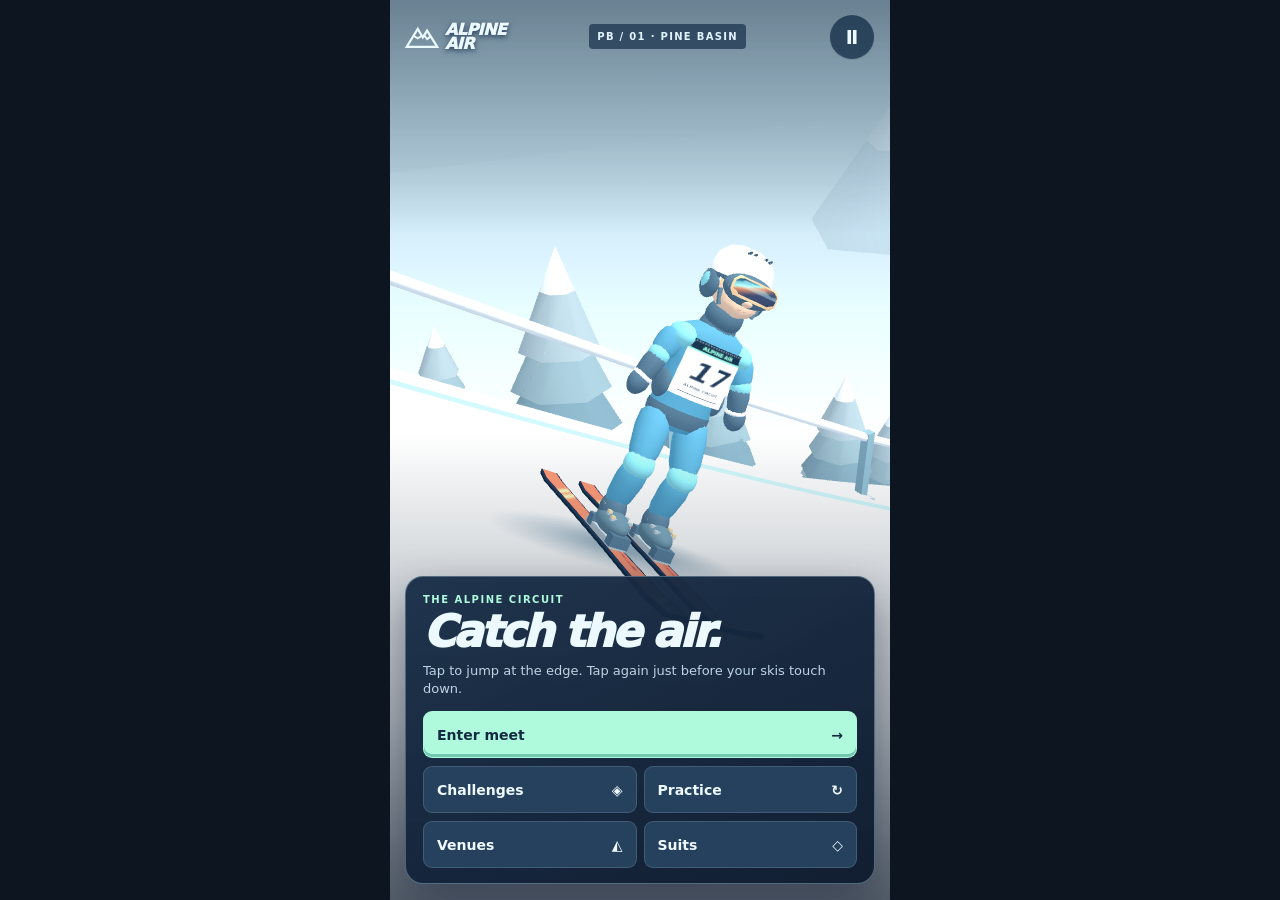
==== commit 5e3c3661: "Add Beacon Fjord and Lantern Village venues" ====
--- a/index.html
+++ b/index.html
@@ -25,7 +25,9 @@
 </script><script>(()=>{const HILLS=[
  {name:'Pine Basin',code:'PB / 01',target:108,wind:0,time:3.6,window:.37,sky:0xc5e0ee,snow:0xe6f4ff,accent:0xbafde9},
  {name:'Rose Glacier',code:'RG / 02',target:147,wind:1.2,time:3.45,window:.30,sky:0xe0acc2,snow:0xf6ebff,accent:0xffce9d},
- {name:'Aurora Ridge',code:'AR / 03',target:184,wind:-1.9,time:3.3,window:.25,sky:0x7581bc,snow:0xcedcff,accent:0xc8dbff}
+ {name:'Aurora Ridge',code:'AR / 03',target:184,wind:-1.9,time:3.3,window:.25,sky:0x7581bc,snow:0xcedcff,accent:0xc8dbff},
+ {name:'Beacon Fjord',code:'BF / 04',target:188,wind:1.35,time:3.45,window:.30,sky:0x88b7c9,snow:0xd8eff1,accent:0xf2bb68,venue:'fjord',subtitle:'An icebound harbor and working lighthouse.'},
+ {name:'Lantern Village',code:'LV / 05',target:194,wind:-1.15,time:3.45,window:.29,sky:0x7d708f,snow:0xe6ddf0,accent:0xffc881,venue:'village',subtitle:'A dusk run above timber lodges and a moving cable car.'}
 ];
 const CHALLENGES=[
  {id:'blue-line',name:'Blue Line',hill:0,jumps:1,band:[74,87],landing:.45,detail:'Land at 74–87 m. Tap in the gold zone for a shorter jump.'},
@@ -39,6 +41,7 @@
 const challengeFor=run=>CHALLENGES.find(challenge=>challenge.id===run.activity);
 const jumpLimit=run=>run.activity==='circuit'?2:challengeFor(run)?.jumps??1;
 const available=(i,p)=>i===0||Boolean(p.medals[CHALLENGES[i-1]?.id]);
+const practiceAvailable=(hill,p)=>Boolean(HILLS[hill]&&(hill<=p.unlocked||HILLS[hill].venue));
 function ground(z){
  if(z<0){let t=clamp((z+36)/36);return 30-16*(1-Math.pow(1-t,1.42))-.39*Math.pow(t,12)}
  const q=Math.min(z,43), u=clamp((z-43)/19);
@@ -47,7 +50,10 @@
 function profile(v={}){
  const medals={};
  for(const {id} of CHALLENGES)medals[id]=clamp(Math.floor(Number(v.medals?.[id])||0),0,3);
- return {unlocked:Number.isInteger(v.unlocked)?clamp(v.unlocked,0,2):0,best:HILLS.map((_,i)=>clamp(Number(v.best?.[i])||0,0,350)),practice:HILLS.map((_,i)=>clamp(Number(v.practice?.[i])||0,0,150)),medals,aurora:v.aurora===true,ember:v.ember===true,kit:['blue','rose','ice','aurora','ember','summit','gold'].includes(v.kit)?v.kit:'blue',sound:v.sound!==false}
+ const best=HILLS.map((_,i)=>clamp(Number(v.best?.[i])||0,0,350));
+ let unlocked=Number.isInteger(v.unlocked)?clamp(v.unlocked,0,HILLS.length-1):0;
+ if(unlocked===2&&best[2]>=HILLS[2].target)unlocked=3;
+ return {unlocked,best,practice:HILLS.map((_,i)=>clamp(Number(v.practice?.[i])||0,0,150)),medals,aurora:v.aurora===true,ember:v.ember===true,kit:['blue','rose','ice','aurora','ember','summit','gold'].includes(v.kit)?v.kit:'blue',sound:v.sound!==false}
 }
 function newRun(hill=0,activity='circuit'){return {hill,activity,attempt:0,results:[],phase:'ready',t:0,take:0,land:0,mark:false,z:-35,x:0}}
 function restoreRun(r,p){
@@ -55,7 +61,8 @@
  const s=newRun(r.hill,r.activity??'circuit');
  const challenge=challengeFor(s);
  if(challenge){if(challenge.hill!==s.hill||!available(CHALLENGES.indexOf(challenge),p))return null}
- else if(!['circuit','practice'].includes(s.activity)||s.hill>p.unlocked)return null;
+ else if(s.activity==='practice'){if(!practiceAvailable(s.hill,p))return null}
+ else if(s.activity!=='circuit'||s.hill>p.unlocked)return null;
  const limit=jumpLimit(s);
  if(r.results.length>limit)return null;
  s.results=r.results.filter(v=>v&&[v.distance,v.style,v.points,v.take,v.land].every(Number.isFinite)).map(v=>({distance:clamp(v.distance,0,150),style:clamp(v.style,0,20),points:clamp(v.points,0,200),take:clamp(v.take),land:clamp(v.land)}));
@@ -109,7 +116,7 @@
 function settle(r,p){
  if(r.activity!=='circuit'||r.phase!=='result'||r.results.length!==2)return false;
  let t=total(r);p.best[r.hill]=Math.max(t,p.best[r.hill]);
- if(t>=HILLS[r.hill].target)p.unlocked=Math.max(p.unlocked,Math.min(2,r.hill+1));
+ if(t>=HILLS[r.hill].target)p.unlocked=Math.max(p.unlocked,Math.min(HILLS.length-1,r.hill+1));
  return t>=HILLS[r.hill].target;
 }
 function challengeResult(run){
@@ -553,6 +560,156 @@
   }
 }
 
+const VenueThree=window.THREE;
+const venueVector=(x,y,z)=>new VenueThree.Vector3(x,y,z);
+
+function buildVenue(view,parent,theme,shoulder,floor,random){
+ const site=new VenueThree.Group();
+ parent.add(site);
+ const box=(x,y,z,w,h,d,color)=>view.box(site,x,y,z,w,h,d,color);
+ const pole=(a,b,r,color)=>view.tube(site,venueVector(...a),venueVector(...b),r,color);
+ const group=(x,y,z)=>{
+  const object=new VenueThree.Group();
+  object.position.set(x,y,z);
+  site.add(object);
+  return object;
+ };
+ const part=(p,x,y,z,w,h,d,c)=>view.box(p,x,y,z,w,h,d,c);
+ const glow=(p,x,y,z,w,h,d,c)=>{
+  const object=part(p,x,y,z,w,h,d,c);
+  object.material=view.venueGlow(c);
+  return object;
+ };
+ const sign=(x,y,z,width,label)=>view.sign(site,x,y,z,width,.72,label);
+ function finishGate(label,frame,trim){
+  const z=64.6,y=ground(z);
+  for(const side of [-1,1]){
+   box(side*4.58,y+1.28,z,.24,3.35,.35,frame);
+   box(side*4.58,y+.22,z,.48,.44,.55,trim);
+  }
+  box(0,y+3.11,z,9.4,.31,.32,frame);
+  sign(0,y+2.81,z-.22,4.65,label);
+ }
+
+ function lodge(x,z,w,d,color,roof){
+  // A solid stone base bridges the grade under the long wall.
+  const foundation=Math.min(shoulder(x-w/2,z+d/2),shoulder(x+w/2,z+d/2))-.25;
+  const y=Math.max(shoulder(x-w/2,z-d/2),shoulder(x+w/2,z-d/2));
+  const house=group(x,y,z);
+  part(house,0,(foundation-y)/2-.04,0,w+.12,y-foundation+.10,d+.12,0x43566a);
+  part(house,0,.91,0,w,1.82,d,color);
+  for(const column of [-1,1]){
+   const roofPanel=part(house,column*w*.26,2.04,0,w*.64,.17,d+.39,roof);
+   roofPanel.rotation.z=-column*.43;
+   const trim=part(house,column*w*.26,2.11,0,w*.60,.075,d+.32,0xe2edf5);
+   trim.rotation.z=-column*.43;
+  }
+  for(const end of [-1,1]){
+   part(house,0,1.82,end*(d/2-.09),w,.16,.21,0x3a3046);
+   const wallZ=end*(d/2+.013);
+   part(house,0,.54,wallZ,.49,1.02,.075,0x352e41);
+   for(const side of [-1,1]){
+    part(house,side*w*.30,1.03,wallZ,.66,.63,.07,0x392e40);
+    glow(house,side*w*.30,1.03,wallZ+end*.05,.50,.48,.03,0xffc677);
+    part(house,side*w*.30,1.03,wallZ+end*.08,.045,.50,.021,0x70516a);
+   }
+  }
+  for(const side of [-1,1])for(const offset of [-.25,.25]){
+   const face=side*(w*.5+.023);
+   part(house,face,1.06,d*offset,.08,.62,.69,0x362e44);
+   glow(house,face+side*.049,1.06,d*offset,.026,.46,.51,0xffb966);
+  }
+  part(house,w*.24,2.43,d*.22,.31,1.04,.32,0x6e5763);
+  part(house,w*.24,2.96,d*.22,.41,.16,.42,0xe5eafa);
+ }
+
+ if(theme==='fjord'){
+  for(const side of [-1,1]){
+   const center=side*45;
+   box(center,floor+.025,70,58,.025,70,0x397b9a);
+   for(let i=0;i<26;i++){
+    const x=side*(19+random()*48),z=40+random()*56;
+    const floe=view.mesh(site,new VenueThree.CylinderGeometry(1,1,.08,5,1),i%3===0?0x8dbecf:0xb3d6df,x,floor+.053,z);
+    floe.scale.set(.8+random()*3,1,.45+random()*1.1);
+    floe.rotation.y=random()*Math.PI;
+   }
+  }
+  lodge(8.2,-16,3.4,4.8,0x3a7886,0x2c5269);
+  lodge(-8.4,16,3.2,4.0,0xa65244,0x344b63);
+  lodge(8.5,34,3.4,5,0x3b7789,0x2c5269);
+  const dockY=floor+.74;
+  box(-20,dockY,59,20,.37,3.5,0x796d68);
+  for(let i=0;i<9;i++){
+   box(-10-i*2.4,dockY-.53,57.6,.23,1.38,.24,0x3b4658);
+   box(-10-i*2.4,dockY+.55,57.7,.17,.82,.18,0xb38e69);
+  }
+  box(-23,dockY+.25,63,5.4,.72,2.1,0x213e58);
+  box(-23,dockY+.62,63,5.1,.28,2.0,0xb64e49);
+  box(-23.7,dockY+1.06,63,1.9,.85,1.6,0xe4e8e0);
+  box(-23.65,dockY+1.28,62.16,1.3,.36,.09,0x385f77);
+  pole([-23,dockY+1.45,63],[-23,dockY+3.6,63],.049,0x516079);
+  sign(-10,dockY+1.72,57.35,3.1,'FJORD DOCK');
+  finishGate('BEACON HARBOR',0x31576e,0xe2a969);
+  const tx=7.45,tz=58,base=shoulder(tx,tz);
+  view.mesh(site,new VenueThree.CylinderGeometry(1.74,2.30,.9,10),0x426a7a,tx,base+.18,tz);
+  for(let i=0;i<5;i++){
+   const bottom=1.35-i*.12;
+   view.mesh(site,new VenueThree.CylinderGeometry(bottom-.12,bottom,1.32,12,1,true),i%2?0xbd5f52:0xe0eceb,tx,base+1.04+i*1.32,tz);
+  }
+  view.mesh(site,new VenueThree.CylinderGeometry(1.34,1.05,.37,12),0x38556d,tx,base+7.06,tz);
+  const beacon=group(tx,base+7.65,tz);
+  glow(beacon,0,0,0,1.32,.85,1.30,0xffd690);
+  part(beacon,.70,0,0,.15,.78,.68,0xffe8ae);
+  for(let i=0;i<8;i++){
+   const a=i*Math.PI/4;
+   box(tx+Math.sin(a)*.83,base+7.64,tz+Math.cos(a)*.83,.09,1.14,.09,0x243d51);
+  }
+  view.mesh(site,new VenueThree.ConeGeometry(1.30,1.03,12),0x2e465b,tx,base+8.66,tz);
+  sign(tx,base+1.18,tz-1.40,2.8,'BEACON 04');
+  return (time,reduced)=>{beacon.rotation.y=reduced?0:time*.72};
+ }
+
+ for(const [x,z,w,d,c] of [
+  [-8.4,-28,4.4,5.6,0x915b55],[8.7,-18,4,5,0x665b78],
+  [-9.0,1,4.3,5.5,0x6d626f],[8.4,10,3.8,4.3,0x965d55],
+  [-8.6,29,4.3,5,0x69516b],[9.3,38,5.4,6,0x8d5455],
+  [-8.7,54,4.2,6,0x665675],[11.9,55,4.7,5.8,0x9b6159]
+ ])lodge(x,z,w,d,c,0x4d4761);
+
+ for(const side of [-1,1])for(const z of [-31,-21,-11,1,13,25,37,49,59]){
+  const x=side*5.15,y=shoulder(x,z);
+  box(x,y+.87,z,.10,1.90,.10,0x574156);
+  const lantern=group(x,y+1.88,z);
+  part(lantern,0,-.12,0,.31,.071,.30,0x573a51);
+  glow(lantern,0,0,0,.23,.24,.23,0xffc47f);
+  part(lantern,0,.14,0,.32,.072,.32,0x654155);
+ }
+ sign(-8.3,shoulder(-8.3,58)+1.30,57,3.45,'LANTERN LODGE');
+ finishGate('LANTERN SQUARE',0x5f415e,0xf7b875);
+ const railX=-8.4,start=[railX,shoulder(railX,-33)+7.6,-33],end=[railX,shoulder(railX,58)+6.4,58];
+ pole(start,end,.052,0x3e3b54);
+ for(const z of [-33,-5,23,58]){
+  const f=(z+33)/91,top=start[1]+(end[1]-start[1])*f,base=shoulder(railX,z);
+  pole([railX+.83,base-.2,z],[railX+.83,top,z],.16,0x424058);
+  pole([railX+.83,top,z],[railX-.22,top,z],.089,0x424058);
+ }
+ const cabin=group(...start);
+ part(cabin,0,-.31,0,.077,.66,.09,0x302d4a);
+ part(cabin,0,-1.05,0,1.46,1.12,1.34,0xaf5a56);
+ part(cabin,0,-1.64,0,1.48,.13,1.34,0x4a3e58);
+ for(const side of [-1,1]){
+  glow(cabin,side*.747,-.93,0,.038,.47,1.03,0xffbd76);
+  glow(cabin,0,-.93,side*.684,1.03,.47,.037,0xffcf93);
+ }
+ const moon=view.ball(site,-11,23,100,4.6,4.6,4.6,0xffd7aa);
+ moon.material=view.venueGlow(0xffd7aa);
+ return (time,reduced)=>{
+  const t=reduced?.44:.10+.80*(.5+.5*Math.sin(time*.29));
+  cabin.position.set(railX,start[1]+(end[1]-start[1])*t,start[2]+(end[2]-start[2])*t);
+  cabin.rotation.z=reduced?0:.07*Math.cos(time*.71);
+ };
+}
+
 const T=window.THREE;
 const V=(x,y,z)=>new T.Vector3(x,y,z);
 const mix=(a,b,t)=>a+(b-a)*t;
@@ -569,6 +726,11 @@
  }
  resize(){let {width:w,height:h}=this.el.getBoundingClientRect();if(!w||!h)return;this.c.aspect=w/h;this.c.updateProjectionMatrix();this.r.setPixelRatio(Math.min(devicePixelRatio||1,1.5));this.r.setSize(w,h,false)}
  m(color){if(!this.mat.has(color))this.mat.set(color,new T.MeshLambertMaterial({color}));return this.mat.get(color)}
+ venueGlow(color){
+  this.glowMaterials??=new Map();
+  if(!this.glowMaterials.has(color))this.glowMaterials.set(color,new T.MeshBasicMaterial({color}));
+  return this.glowMaterials.get(color);
+ }
  mesh(parent,geo,c,x,y,z){let a=new T.Mesh(geo,this.m(c));a.position.set(x,y,z);parent.add(a);return a}
  box(p,x,y,z,w,h,d,c){let m=this.mesh(p,this.boxGeo,c,x,y,z);m.scale.set(w,h,d);return m}
  ball(p,x,y,z,w,h,d,c){let m=this.mesh(p,this.ballGeo,c,x,y,z);m.scale.set(w,h,d);return m}
@@ -592,16 +754,20 @@
    geometries.forEach(geometry=>geometry.dispose());
    this.s.remove(this.map);
   }
-  const p=this.map=new T.Group(),h=HILLS[id];this.s.add(p);this.s.background=new T.Color(h.sky);this.s.fog=new T.FogExp2(h.sky,.0088);
+  const p=this.map=new T.Group(),h=HILLS[id];
+  const fjord=h.venue==='fjord',village=h.venue==='village';
+  const bankColor=[0xc7e0ee,0xe1d5e8,0x9db2dc,0xb0d4de,0xbcb5d2][id];
+  this.s.add(p);this.s.background=new T.Color(h.sky);this.s.fog=new T.FogExp2(h.sky,fjord?.0075:.0088);
   let seed=12393+id*77;let rand=()=>{seed=(Math.imul(seed,1664525)+1013904223)>>>0;return seed/4294967296};
   // The valley slab must sit below the lowest part of the runout.
   const valleyFloor=ground(67)-.22;
-  this.box(p,0,valleyFloor-4,37,380,8,315,0xaac8db);
-  for(let j=0;j<4;j++)for(let i=0;i<9;i++){
-   let x=(i-4)*25+(rand()-.5)*13,z=89+j*30+rand()*12,ht=15+rand()*22+j*5,rad=12+rand()*12;
+  this.box(p,0,valleyFloor-4,37,380,8,315,bankColor);
+  for(let j=0;j<(h.venue?3:4);j++)for(let i=0;i<9;i++){
+   if((fjord||village)&&i>=3&&i<=5&&j===0)continue;
+   let x=(i-4)*25+(rand()-.5)*13,z=(village?116:89)+j*30+rand()*12,ht=(village?9:15)+rand()*(village?14:22)+j*5,rad=12+rand()*12;
    // Rock and snow meet at a shared ring, with one surface on either side.
    const mountainBase=valleyFloor-.25;
-   const rock=this.mesh(p,new T.CylinderGeometry(rad*.47,rad,ht*.53,5,1,true),[0x7294b2,0x8eabc2,0x98b6cc,0xb3cbdc][j],x,mountainBase+ht*.265,z);
+   const rock=this.mesh(p,new T.CylinderGeometry(rad*.47,rad,ht*.53,5,1,true),(village?[0x615776,0x80728e,0x9a88a4]:[0x7294b2,0x8eabc2,0x98b6cc,0xb3cbdc])[j],x,mountainBase+ht*.265,z);
    const cap=this.mesh(p,new T.ConeGeometry(rad*.47,ht*.47,5,1,true),[0xe2eef5,0xd0e0ec,0xd6e5f0,0xdce9f3][j],x,mountainBase+ht*.765,z);
    rock.rotation.y=cap.rotation.y=rand();
   }
@@ -609,17 +775,20 @@
   for(let side of [-1,1]){
    const pts=[],ix=[],cols=13,rows=34;
    for(let j=0;j<=rows;j++)for(let i=0;i<=cols;i++){let x=side*(4.05+i*3),z=-44+j*3.75;pts.push(x,shoulder(x,z),z);if(j<rows&&i<cols){let k=j*(cols+1)+i,a=k+cols+1;ix.push(...(side>0?[k,a,k+1,k+1,a,a+1]:[k,k+1,a,k+1,a+1,a]))}}
-   const land=new T.BufferGeometry();land.setAttribute('position',new T.Float32BufferAttribute(pts,3));land.setIndex(ix);land.computeVertexNormals();this.mesh(p,land,[0xc7e0ee,0xe1d5e8,0x9db2dc][id],0,0,0);
-  }
+   const land=new T.BufferGeometry();land.setAttribute('position',new T.Float32BufferAttribute(pts,3));land.setIndex(ix);land.computeVertexNormals();this.mesh(p,land,bankColor,0,0,0);
+  }
+  this.animateVenue=h.venue?buildVenue(this,p,h.venue,shoulder,valleyFloor,rand):null;
+  this.venueTime=0;
   const pineGeo=new T.CylinderGeometry(.42,1,.58,7,1,true).translate(0,-.21,0);
   const pineSnowGeo=new T.ConeGeometry(.42,.42,7,1,true).translate(0,.29,0);
+  const treeCount=fjord?17:village?34:73;
   const pineBatches=[0x28485d,0x3e6173,0x58788a,0xd7eaf5].map((color,i)=>{
-   const batch=new T.InstancedMesh(i===3?pineSnowGeo:pineGeo,this.m(color),i===3?219:73);
+   const batch=new T.InstancedMesh(i===3?pineSnowGeo:pineGeo,this.m(color),i===3?treeCount*3:treeCount);
    p.add(batch);
    return batch;
   });
   const transform=new T.Object3D();
-  for(let i=0;i<73;i++){let side=i%2?-1:1,x=side*(8.4+rand()*27),z=-38+rand()*116,scale=.65+rand()*1.20,y=shoulder(x,z)-.18;
+  for(let i=0;i<treeCount;i++){let side=i%2?-1:1,x=side*((h.venue?15:8.4)+rand()*(fjord?14:27)),z=-38+rand()*(fjord?72:116),scale=.65+rand()*1.20,y=shoulder(x,z)-.18;
    this.box(p,x,y+.5*scale,z,.25*scale,1.6*scale,.25*scale,0x6a6773);
    transform.rotation.y=i*1.47;
    for(let k=0;k<3;k++){
@@ -640,7 +809,7 @@
    this.strip(p,a-.054,a+.054,-36,0,id===2?0xb2c8e3:0xdceaf0,.028);
   }
   for(let a of [-2.93,-2.65,-2.37,2.37,2.65,2.93]){
-   this.strip(p,a-.012,a+.012,2,63,[0xc9dfed,0xdacee1,0xadc1e2][id],.016);
+   this.strip(p,a-.012,a+.012,2,63,bankColor,.016);
   }
   for(let side of [-1,1]){
    this.strip(p,side*3.35-.11,side*3.35+.11,-36,64,0x5886a5,.028);
@@ -665,7 +834,7 @@
   this.sign(p,0,ground(-36)+3.17,-35.8,5.25,1.13,h.name.toUpperCase()).rotation.y=0;
   this.flags=[];
   for(let side of [-1,1])for(let z of [8,23,39,54]){
-   let x=side*5.4,y=ground(z)-.16, clr=side>0?0xff7e70:0x51b0ca;
+   let x=side*5.4,y=ground(z)-.16, clr=h.venue?h.accent:side>0?0xff7e70:0x51b0ca;
    this.box(p,x,y+1.45,z,.10,3.1,.12,0x34546e);
    this.ball(p,x,y+3.02,z,.084,.083,.084,0xf2c779);
    const flag=new T.Group();
@@ -710,6 +879,8 @@
  }
  render(run,kit,mode,fx,reduced,dt=1/60){
   if(run.hill!==this.id)this.make(run.hill);
+  this.venueTime+=dt;
+  this.animateVenue?.(this.venueTime,reduced);
   let r=run, z=r.z, x=r.x, fly=r.phase==='flight', u=fly?clamp(r.t/flightTime(r)):0;
   const close=mode!=='race', intro=close||r.phase==='ready';
   if(intro){z=close?-27:-35;x=0}
@@ -742,7 +913,8 @@
    flag.rotation.y=.14*HILLS[r.hill].wind+(reduced?0:Math.sin(r.t*5+i*.83)*.20);
   });
   let ca=close?V(-4.60,g+3.68,z-3.1):V(x+1.9+(fly?.48*Math.sin(u*Math.PI):0),g+air+4.12,z-5.9);
-  let look=close?V(.03,g+.75,z+.17):V(x,g+air+.20,z+2.15);
+  const tourLift=HILLS[r.hill].venue&&fly?.55:0;
+  let look=close?V(.03,g+.75,z+.17):V(x,g+air+.20+tourLift,z+2.15);
   if(!close&&(r.phase==='result'||r.phase==='between')){ca=V(x-4.4,g+2.72,z+5.4);look=V(x,g+.75,z+.2)}
   if(!this.lastPhase||reduced||this.lastPhase==='result'&&r.phase==='ready'||intro&&this.lastPhase!=='ready'){this.cam.copy(ca);this.look.copy(look)}else{this.cam.lerp(ca,.12);this.look.lerp(look,.15)}
   if(Math.abs(this.cam.x)<4.1)this.cam.y=Math.max(this.cam.y,ground(this.cam.z)+1.15);
@@ -864,7 +1036,7 @@
  const challenge=challengeFor(run);
  const name=challenge?.name??'Practice';
  const label='<small>'+name+' · '+HILLS[run.hill].name+'</small>';
- if(run.phase==='ready')return label+'<h2>At the gate</h2><p>'+(challenge?.detail??'Train your timing with slower cues. Every jump counts toward your practice best.')+'</p>'+button('Start descent','start');
+ if(run.phase==='ready')return label+'<h2>At the gate</h2><p>'+(challenge?.detail??HILLS[run.hill].subtitle??'Train your timing with slower cues. Every jump counts toward your practice best.')+'</p>'+button('Start descent','start');
  if(run.phase==='between')return label+'<h2>First mark</h2>'+marks(run)+'<p>Match your first jump to stay within '+challenge.gap+' m.</p>'+button('Next jump','second');
  if(run.phase!=='result')return '';
  if(!challenge)return label+'<h2>Practice mark</h2>'+marks(run)+'<p>Personal best · '+pf.practice[run.hill]+' m</p>'+button('Jump again','replay')+'<div class="row">'+button('Practice hills','practice','secondary','◭')+button('Home','home','secondary','←')+'</div>';
@@ -887,7 +1059,7 @@
    (run===side&&side.phase!=='result'?button('Resume '+(challengeFor(side)?.name??'practice'),'resume-side'):'')+
    button(circuit.phase==='result'?'View results':circuit.results.length?'Continue meet':'Enter meet','enter',run===side&&side.phase!=='result'?'choice':'primary')+
    '<div class="row">'+button('Challenges','challenges','secondary','◈')+button('Practice','practice','secondary','↻')+'</div>'+
-   '<div class="row">'+button('Hills','hills','secondary','◭')+button('Suits','kits','secondary','◇')+'</div>';
+   '<div class="row">'+button('Venues','hills','secondary','◭')+button('Suits','kits','secondary','◇')+'</div>';
  }
  else if(mode==='challenges'){
   html='<small>Alpine challenge board</small><h2>Challenges</h2><p>'+starTotal()+' / 18 stars · Clear a challenge to unlock the next.</p>'+
@@ -896,10 +1068,16 @@
  }
  else if(mode==='practice'){
   html='<small>Open training</small><h2>Practice</h2><p>One jump at a time. Slower timing cues and a personal best for each hill.</p>'+
-   HILLS.map((v,i)=>button(v.name,'practice-'+i,'choice',i>pf.unlocked?'LOCKED':pf.practice[i]?pf.practice[i]+' M':'→',i>pf.unlocked)).join('')+
+   HILLS.map((v,i)=>button(v.name,'practice-'+i,'choice',!practiceAvailable(i,pf)?'LOCKED':pf.practice[i]?pf.practice[i]+' M':v.venue?'NEW':'→',!practiceAvailable(i,pf))).join('')+
    '<div class="row">'+button('Back','home','secondary','←')+'</div>';
  }
- else if(mode==='hills'){html='<small>Alpine circuit</small><h2>Hills</h2>'+HILLS.map((v,i)=>button(v.name,'hill'+i,'choice',i>pf.unlocked?'LOCKED':pf.best[i]?pf.best[i].toFixed(1)+' PTS':'→',i>pf.unlocked)).join('')+'<div class="row">'+button('Back','home','secondary','←')+'</div>'}
+ else if(mode==='hills'){
+  html='<small>Alpine circuit</small><h2>Venues</h2><p>Tour the new venues now, or unlock their meets in the circuit.</p>'+
+   HILLS.map((v,i)=>{
+    const tour=v.venue&&i>pf.unlocked;
+    return button(v.name,tour?'practice-'+i:'hill'+i,'choice',tour?'EXPLORE':i>pf.unlocked?'LOCKED':pf.best[i]?pf.best[i].toFixed(1)+' PTS':'→',!tour&&i>pf.unlocked);
+   }).join('')+'<div class="row">'+button('Back','home','secondary','←')+'</div>';
+ }
  else if(mode==='kits'){html='<small>Equipment</small><h2>Ski suits</h2>'+Object.keys(names).filter(k=>!['aurora','ember'].includes(k)||support[k]||pf[k]).map(k=>button(names[k],'kit-'+k,'choice',pf.kit===k?'✓':owned(k)?'◇':k==='summit'?'4 STARS':k==='gold'?'12 STARS':'LOCKED',!owned(k))).join('');
   if(support.aurora&&!pf.aurora)html+='<p class="reward">Like this game in GameWave to unlock Aurora Violet.</p>';
   if(support.ember&&!pf.ember)html+='<p class="reward">Post a direct comment in GameWave to unlock Ember Orange.</p>';
@@ -907,9 +1085,9 @@
  }else if(run.activity!=='circuit'){html=activityPanel()}
  else if(run.phase==='ready'){html='<small>'+h.name+' · Jump '+(run.attempt+1)+' / 2</small><h2>At the gate</h2><p>Tap when the timing bar reaches mint. Two jumps to score '+h.target+' points.</p>'+button('Start descent','start')}
  else if(run.phase==='between'||run.phase==='result'){
-  const done=run.phase==='result',win=total(run)>=h.target;
-  html='<small>'+h.name+' · '+(done?'Meet results':'Jump 1 of 2')+'</small><h2>'+(done?(win?(run.hill===2?'Circuit champion':'Hill cleared'):'Try another meet'):'First mark')+'</h2>'+(win&&done?'<div class="medal" aria-hidden="true">✦</div>':'')+'<div class="scores">'+run.results.map((v,i)=>'<div class="score"><strong>'+v.distance+' m</strong><span>Style '+v.style.toFixed(1)+'</span><b>'+v.points.toFixed(1)+' pts</b></div>').join('')+'</div><p>'+total(run).toFixed(1)+' / '+h.target+' points'+(done&&win&&run.hill<2?' · '+HILLS[run.hill+1].name+' unlocked':'')+'</p>';
-  html+=done?(win&&run.hill<2?button('Next hill','next'):'')+'<div class="row">'+button('Jump again','replay',win&&run.hill<2?'secondary':'primary','↻')+button('Hills','hills','secondary','◭')+'</div>':button('Next jump','second');
+  const done=run.phase==='result',win=total(run)>=h.target,finalHill=run.hill===HILLS.length-1;
+  html='<small>'+h.name+' · '+(done?'Meet results':'Jump 1 of 2')+'</small><h2>'+(done?(win?(finalHill?'Circuit champion':'Hill cleared'):'Try another meet'):'First mark')+'</h2>'+(win&&done?'<div class="medal" aria-hidden="true">✦</div>':'')+marks(run)+'<p>'+total(run).toFixed(1)+' / '+h.target+' points'+(done&&win&&!finalHill?' · '+HILLS[run.hill+1].name+' unlocked':'')+'</p>';
+  html+=done?(win&&!finalHill?button('Next hill','next'):'')+'<div class="row">'+button('Jump again','replay',win&&!finalHill?'secondary':'primary','↻')+button('Venues','hills','secondary','◭')+'</div>':button('Next jump','second');
  }
  $('panel').innerHTML=html;
 }
@@ -938,9 +1116,9 @@
   if(challenge&&available(i,pf))selectRun(side?.activity===challenge.id&&side.phase!=='result'?side:newRun(challenge.hill,challenge.id));
  }else if(id.startsWith('practice-')){
   const i=Number(id.slice(9));
-  if(HILLS[i]&&i<=pf.unlocked)selectRun(newRun(i,'practice'));
+  if(practiceAvailable(i,pf))selectRun(newRun(i,'practice'));
  }else if(id==='replay'){selectRun(newRun(run.hill,run.activity))}
- else if(id==='next'||/^hill[0-2]$/.test(id)){
+ else if(id==='next'||/^hill\d+$/.test(id)){
   const n=id==='next'?run.hill+1:Number(id.slice(4));
   if(n>pf.unlocked||n>=HILLS.length)return;
   selectRun(newRun(n))
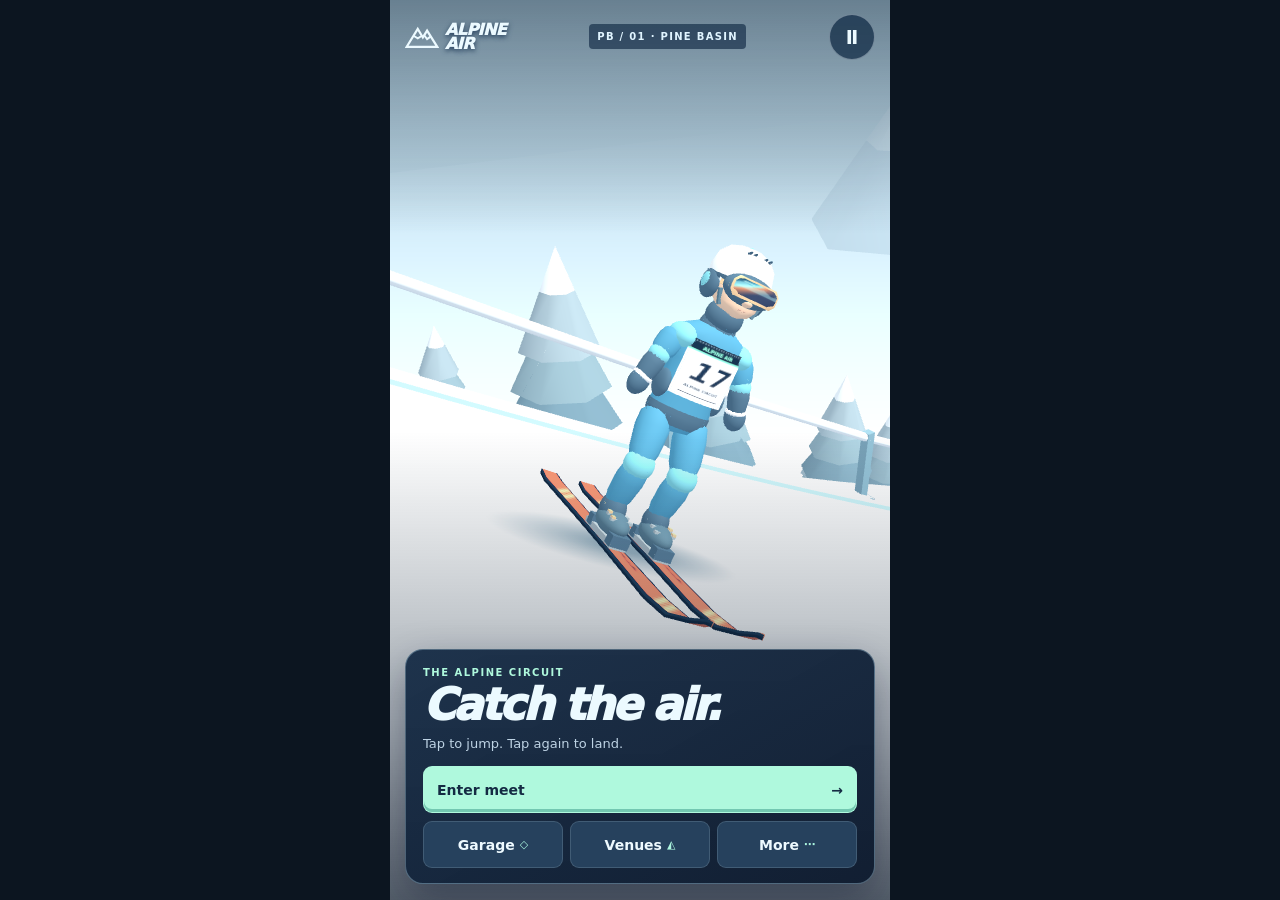
==== commit bf5e65fa: "Add a comedy sled garage and original music" ====
--- a/index.html
+++ b/index.html
@@ -7,6 +7,15 @@
 @media(max-width:360px){header{gap:6px}.brand{font-size:14px;gap:4px}.brand svg{width:28px}.meet{font-size:9px;letter-spacing:.055em;padding:7px 6px}}
 .rating{color:#ffdf8d;font-size:21px;letter-spacing:.1em;line-height:1.25}
 .track #zone.gold{background:#ffd77e}
+.home-dock button{justify-content:center;gap:5px;padding:0 6px;min-width:0}
+.home-dock button span:last-child{font-size:11px;color:#acf6df}
+.ride-grid{display:grid;grid-template-columns:1fr 1fr;gap:7px;margin:12px 0}
+.ride-choice{min-height:54px;padding:7px 9px;text-align:left;font-size:13px;font-weight:850;border:1px solid #c1e5f433;border-radius:8px;background:#263f59}
+.ride-choice small{margin-top:3px;color:#b5cedd;font-size:9px;letter-spacing:.08em}
+.ride-choice[aria-pressed="true"]{border-color:#abf6dc;background:#345c66;box-shadow:inset 3px 0 #aef5df}
+#toast.meme{color:#342445;background:#ffd684;border-color:#ee9768;transform:translateX(-50%) rotate(-3deg);letter-spacing:.055em}
+@media(max-width:350px){.ride-choice{min-height:48px}.home-dock button{font-size:12px}}
+.garage-dock button{padding:0 8px;white-space:nowrap;font-size:12px;gap:4px}
 </style></head>
 <body><main id="game" aria-label="Alpine Air">
 <div id="stage" aria-hidden="true"></div><div class="vignette"></div>
@@ -37,6 +46,12 @@
  {id:'ridge-reach',name:'Ridge Reach',hill:2,jumps:1,min:104,landing:.66,detail:'Reach 104 m and land with control on Aurora Ridge.'},
  {id:'north-star',name:'North Star',hill:2,jumps:2,min:99,gap:7,landing:.75,detail:'Land two jumps of at least 99 m, within 7 m of each other.'}
 ];
+const RIDES=[
+ {id:'skis',name:'Classic Skis',tag:'Original'},
+ {id:'tub',name:'Tub Launcher',tag:'Bath time'},
+ {id:'cart',name:'Cart of Duty',tag:'Aisle nine'},
+ {id:'duck',name:'Quack Attack',tag:'Unlicensed'}
+];
 const clamp=(x,a=0,b=1)=>Math.min(b,Math.max(a,x));
 const challengeFor=run=>CHALLENGES.find(challenge=>challenge.id===run.activity);
 const jumpLimit=run=>run.activity==='circuit'?2:challengeFor(run)?.jumps??1;
@@ -53,7 +68,7 @@
  const best=HILLS.map((_,i)=>clamp(Number(v.best?.[i])||0,0,350));
  let unlocked=Number.isInteger(v.unlocked)?clamp(v.unlocked,0,HILLS.length-1):0;
  if(unlocked===2&&best[2]>=HILLS[2].target)unlocked=3;
- return {unlocked,best,practice:HILLS.map((_,i)=>clamp(Number(v.practice?.[i])||0,0,150)),medals,aurora:v.aurora===true,ember:v.ember===true,kit:['blue','rose','ice','aurora','ember','summit','gold'].includes(v.kit)?v.kit:'blue',sound:v.sound!==false}
+ return {unlocked,best,practice:HILLS.map((_,i)=>clamp(Number(v.practice?.[i])||0,0,150)),medals,aurora:v.aurora===true,ember:v.ember===true,kit:['blue','rose','ice','aurora','ember','summit','gold'].includes(v.kit)?v.kit:'blue',sound:v.sound!==false,music:typeof v.music==='boolean'?v.music:v.sound!==false,ride:RIDES.some(ride=>ride.id===v.ride)?v.ride:'skis'}
 }
 function newRun(hill=0,activity='circuit'){return {hill,activity,attempt:0,results:[],phase:'ready',t:0,take:0,land:0,mark:false,z:-35,x:0}}
 function restoreRun(r,p){
@@ -142,6 +157,86 @@
  if(stars)p.medals[run.activity]=Math.max(p.medals[run.activity],stars);
  return stars>0;
 }
+
+const RideThree=window.THREE;
+
+function makeRide(athlete,id){
+ const root=new RideThree.Group();
+ athlete.root.add(root);
+ const mats=new Map();
+ const material=color=>{
+  if(!mats.has(color))mats.set(color,new RideThree.MeshStandardMaterial({color,roughness:.52,metalness:.10}));
+  return mats.get(color);
+ };
+ const block=(x,y,z,w,h,d,color)=>athlete.block(root,material(color),x,y,z,w,h,d);
+ const oval=(x,y,z,w,h,d,color)=>athlete.oval(root,material(color),x,y,z,w,h,d);
+ const rail=(x,y,z,length,color)=>block(x,y,z,.044,.045,length,color);
+ const wheels=[];
+ const steel=0x718e9e,cream=0xf1eee0,navy=0x244157;
+ block(0,.076,-.045,.75,.073,1.64,id==='cart'?steel:0x54768a);
+ for(const z of [-.71,.63])block(0,.078,z,.76,.074,.13,navy);
+ if(id==='tub'){
+  for(const side of [-1,1]){
+   oval(side*.367,.218,-.055,.126,.153,.93,0x67c4cb);
+   oval(side*.376,.332,-.052,.103,.059,.94,cream);
+   block(side*.30,.105,-.68,.14,.15,.18,0xc89458);
+  }
+  oval(0,.24,1.00,.467,.183,.20,0x67c4cb);
+  oval(0,.35,.998,.467,.055,.19,cream);
+  oval(0,.27,-1.04,.457,.189,.17,0x67c4cb);
+  oval(0,.39,-1.04,.458,.055,.17,cream);
+  block(.20,.55,1.05,.08,.31,.09,0xe0b568);
+  block(.20,.70,1.00,.080,.072,.19,0xe0b568);
+  block(.20,.656,.92,.07,.11,.07,0xb9854b);
+  for(const [x,y,z,s] of [[-.25,.43,-.93,.13],[-.34,.52,-.89,.082],[-.17,.48,-1.06,.095]]){
+   oval(x,y,z,s,s,s,0xc6edf0);
+  }
+ }else if(id==='cart'){
+  const red=0xe86664;
+  for(const side of [-1,1]){
+   rail(side*.42,.30,-.04,1.78,steel);
+   rail(side*.40,.135,-.04,1.72,steel);
+   for(let i=0;i<7;i++)block(side*.412,.217,-.81+i*.255,.037,.205,.041,steel);
+   for(const z of [-.73,.70]){
+    const wheel=new RideThree.Group();
+    wheel.position.set(side*.43,.15,z);
+    root.add(wheel);
+    const tire=new RideThree.CylinderGeometry(.12,.12,.074,12).rotateZ(Math.PI/2);
+    athlete.mesh(wheel,tire,material(0x263d52));
+    athlete.block(wheel,material(0xf3c06d),side*.042,0,0,.019,.153,.030);
+    wheels.push(wheel);
+   }
+   const handle=block(side*.41,.43,-.98,.058,.34,.058,steel);
+   handle.rotation.x=-.20;
+  }
+  for(const z of [-.94,.87]){
+   block(0,.30,z,.87,.045,.046,steel);
+   for(let i=-3;i<=3;i++)block(i*.123,.218,z,.033,.20,.033,steel);
+  }
+  block(0,.601,-1.01,.91,.085,.082,red);
+  block(0,.21,.902,.37,.18,.053,red);
+  block(0,.208,.932,.27,.041,.013,0xffdb94);
+ }else if(id==='duck'){
+  const yellow=0xf0c441,orange=0xf38c39;
+  for(const side of [-1,1]){
+   oval(side*.399,.229,-.07,.172,.185,.92,yellow);
+   oval(side*.52,.299,-.21,.090,.129,.47,0xe8aa36);
+   oval(side*.558,.338,-.21,.050,.085,.33,0xf9d96b);
+  }
+  oval(0,.22,-.99,.44,.19,.29,yellow);
+  oval(0,.40,-1.19,.24,.13,.20,yellow).rotation.x=-.34;
+  oval(0,.246,.89,.44,.23,.33,yellow);
+  oval(0,.515,1.039,.287,.303,.28,yellow);
+  oval(0,.474,1.317,.234,.088,.204,orange);
+  oval(0,.439,1.338,.212,.052,.173,0xdf6831);
+  for(const side of [-1,1]){
+   oval(side*.175,.588,1.238,.073,.088,.051,0xfff3da);
+   oval(side*.190,.590,1.277,.042,.060,.027,0x26354a);
+   oval(side*.185,.611,1.300,.012,.017,.010,0xffffff);
+  }
+ }
+ return {root,wheels};
+}
 
 const Three = window.THREE;
 const up = new Three.Vector3(0, 1, 0);
@@ -315,6 +410,9 @@
     this.scratch = Array.from({length: 7}, () => new Three.Vector3());
     this.solePoint = new Three.Vector3();
     this.animationTarget = new Array(poses.ready.length);
+    this.rides=new Map();
+    this.ride='skis';
+    this.wheelSpin=0;
   }
 
   mesh(parent, geometry, material, x = 0, y = 0, z = 0) {
@@ -466,7 +564,9 @@
     }
     const blend = reduced ? 1 : 1 - Math.exp(-dt * 16);
     for (let i = 0; i < target.length; i++) this.current[i] += (target[i] - this.current[i]) * blend;
-    const [height, hipZ, pitch, spread, stagger, armOut, elbowY, elbowZ, handY, handZ] = this.current;
+    const [height, hipZ, pitch, skiSpread, skiStagger, armOut, elbowY, elbowZ, handY, handZ] = this.current;
+    const spread=this.ride==='skis'?skiSpread:0;
+    const stagger=this.ride==='skis'?skiStagger:0;
     // Outward yaw swings the tails inward. Keep the whole ski on its side of
     // the stance centerline, including during the transition to a telemark.
     const tailReach = Math.max(...skiSections.map(([z,width]) =>
@@ -509,6 +609,19 @@
       limb.cuff.position.copy(hand).lerp(elbow,.18);
       limb.cuff.quaternion.copy(limb.fore.quaternion);
     }
+    const wheels=this.rides.get(this.ride)?.wheels;
+    if(wheels?.length){
+      if(!intro&&!reduced&&['inrun','flight','brake'].includes(phase))this.wheelSpin-=dt*(phase==='flight'?6:22);
+      for(const wheel of wheels)wheel.rotation.x=this.wheelSpin;
+    }
+  }
+
+  setRide(id){
+    if(id===this.ride)return;
+    if(this.rides.has(this.ride))this.rides.get(this.ride).root.visible=false;
+    if(id!=='skis'&&!this.rides.has(id))this.rides.set(id,makeRide(this,id));
+    if(this.rides.has(id))this.rides.get(id).root.visible=true;
+    this.ride=id;
   }
 
   clearSnow(surfaceHeight) {
@@ -531,6 +644,12 @@
             lift = Math.max(lift, surfaceHeight(point.z) - point.y);
           }
         }
+      }
+    }
+    if(this.ride!=='skis'){
+      for(const x of [-.60,.60])for(let i=0;i<=12;i++){
+        point.set(x,.025,-1.40+i*.2417).applyMatrix4(this.root.matrix);
+        lift=Math.max(lift,surfaceHeight(point.z)-point.y);
       }
     }
     this.root.position.y += lift;
@@ -650,7 +769,7 @@
   pole([-23,dockY+1.45,63],[-23,dockY+3.6,63],.049,0x516079);
   sign(-10,dockY+1.72,57.35,3.1,'FJORD DOCK');
   finishGate('BEACON HARBOR',0x31576e,0xe2a969);
-  const tx=7.45,tz=58,base=shoulder(tx,tz);
+  const tx=-7.55,tz=60,base=shoulder(tx,tz);
   view.mesh(site,new VenueThree.CylinderGeometry(1.74,2.30,.9,10),0x426a7a,tx,base+.18,tz);
   for(let i=0;i<5;i++){
    const bottom=1.35-i*.12;
@@ -877,7 +996,7 @@
   p.add(this.flakes);
   this.lastPhase='';this.id=id;
  }
- render(run,kit,mode,fx,reduced,dt=1/60){
+ render(run,kit,mode,fx,reduced,dt=1/60,ride='skis'){
   if(run.hill!==this.id)this.make(run.hill);
   this.venueTime+=dt;
   this.animateVenue?.(this.venueTime,reduced);
@@ -889,7 +1008,8 @@
   this.hero.position.set(x,g+.045+air,z);
   this.hero.rotation.x=-slope+(fly?-.18*Math.sin(u*Math.PI):0);
   this.hero.rotation.y=close?-1.83:0;
-  this.athlete.pose(run,intro,dt,reduced);
+  this.athlete.setRide(ride);
+  this.athlete.pose(run,intro,dt,reduced);
   this.athlete.clearSnow(snowClearance);
   this.athlete.setKit(kit);
   this.shad.position.set(x,g+.043,z);
@@ -986,6 +1106,58 @@
 
 
 
+const tune=[72,76,79,78,76,null,74,71,67,71,74,77,76,74,72,null,76,79,84,83,79,76,78,null,77,74,71,69,67,71,72,null];
+const bass=[48,43,45,43,48,45,41,43];
+const pitch=note=>440*2**((note-69)/12);
+
+// A swung toy-brass tune, synthesized locally so the game works offline.
+class SledMusic{
+ constructor(context){
+  this.ctx=context;
+  this.bus=context.createGain();
+  this.bus.gain.value=0;
+  this.bus.connect(context.destination);
+  this.playing=false;
+  this.step=0;
+  this.next=0;
+ }
+ voice(note,at,length,type,level,slide=0){
+  const ctx=this.ctx,osc=ctx.createOscillator(),gain=ctx.createGain();
+  osc.type=type;
+  osc.frequency.setValueAtTime(pitch(note+slide),at);
+  if(slide)osc.frequency.exponentialRampToValueAtTime(pitch(note),at+.047);
+  gain.gain.setValueAtTime(.0001,at);
+  gain.gain.exponentialRampToValueAtTime(level,at+.018);
+  gain.gain.exponentialRampToValueAtTime(.0001,at+length);
+  osc.connect(gain);
+  gain.connect(this.bus);
+  osc.start(at);
+  osc.stop(at+length+.012);
+ }
+ update(enabled,flight=false){
+  const ctx=this.ctx;
+  const wanted=enabled&&ctx.state==='running';
+  if(wanted!==this.playing){
+   this.playing=wanted;
+   this.bus.gain.setTargetAtTime(wanted?.52:0,ctx.currentTime,.030);
+   if(wanted){this.next=ctx.currentTime+.035;this.step=0}
+  }
+  if(!wanted)return;
+  if(this.next<ctx.currentTime)this.next=ctx.currentTime+.018;
+  while(this.next<ctx.currentTime+.09){
+   const beat=this.step%tune.length,bar=Math.floor(beat/4),note=tune[beat],at=this.next;
+   if(beat%2===0)this.voice(bass[bar]+(beat%4===2?7:0),at,.16,'triangle',.050);
+   else {
+    this.voice(bass[bar]+12,at,.084,'triangle',.022);
+    this.voice(bass[bar]+(bar===2||bar===5?15:16),at,.084,'sine',.016);
+   }
+   if(note!==null)this.voice(note,at,beat%4===0?.20:.125,flight?'square':'triangle',flight?.024:.040,beat%4===0?-2:0);
+   this.next+=beat%2===0?.183:.124;
+   this.step++;
+  }
+ }
+}
+
 const $=id=>document.getElementById(id),key='alpine-air-v1';
 const reduced=matchMedia('(prefers-reduced-motion: reduce)');
 let data;try{data=JSON.parse(localStorage.getItem(key)||'null')}catch{}
@@ -994,7 +1166,7 @@
 let circuit=restoreRun(valid(data)?data.run:null,pf)||newRun();
 let side=restoreRun(valid(data)?data.side:null,pf);
 let run=data?.selected==='side'&&side?side:circuit;
-let mode='home',paused=false,changed=false,support={},fx=null,noticeUntil=0,last=0,ctx=null,view;
+let mode='home',paused=false,changed=false,support={},fx=null,noticeUntil=0,last=0,ctx=null,music,view;
 const host=new AlpineHost(window,{
  status(v){support=v;if(mode==='kits')panel()},
  reward(kit){if(pf[kit])return;pf[kit]=true;save();notice(kit==='aurora'?'Aurora suit unlocked':'Ember suit unlocked');tone([490,650,800]);if(mode==='kits')panel()},
@@ -1022,8 +1194,25 @@
 function payload(){return {game:'alpine-air',v:1,profile:pf,run:snapshotRun(circuit),side:snapshotRun(side),selected:run===side?'side':'circuit'}}
 function selectRun(next){run=next;if(next.activity==='circuit')circuit=next;else side=next;mode='race';fx=null;save()}
 function save(){changed=true;let p=payload();try{localStorage.setItem(key,JSON.stringify(p))}catch{}host.save(p)}
-function tone(notes,type='sine'){if(!pf.sound)return;try{ctx??=new (window.AudioContext||window.webkitAudioContext)();if(ctx.state==='suspended')ctx.resume().catch(()=>{});const at=ctx.currentTime;notes.forEach((freq,i)=>{const t=at+i*.073,o=ctx.createOscillator(),g=ctx.createGain();o.type=type;o.frequency.value=freq;g.gain.setValueAtTime(.0001,t);g.gain.exponentialRampToValueAtTime(.063,t+.025);g.gain.exponentialRampToValueAtTime(.0001,t+.20);o.connect(g);g.connect(ctx.destination);o.start(t);o.stop(t+.205)})}catch{}}
-function notice(s){$('toast').textContent=s;noticeUntil=performance.now()+1050}
+function unlockAudio(){
+ try{
+  ctx??=new (window.AudioContext||window.webkitAudioContext)();
+  if(ctx.state==='suspended'||ctx.state==='interrupted')ctx.resume().catch(()=>{});
+  if(pf.music)music??=new SledMusic(ctx);
+ }catch{}
+}
+function tone(notes,type='sine'){if(!pf.sound)return;try{const at=ctx.currentTime;notes.forEach((freq,i)=>{const t=at+i*.073,o=ctx.createOscillator(),g=ctx.createGain();o.type=type;o.frequency.value=freq;g.gain.setValueAtTime(.0001,t);g.gain.exponentialRampToValueAtTime(.063,t+.025);g.gain.exponentialRampToValueAtTime(.0001,t+.20);o.connect(g);g.connect(ctx.destination);o.start(t);o.stop(t+.205)})}catch{}}
+function notice(s,meme=false){$('toast').textContent=s;$('toast').classList.toggle('meme',meme);noticeUntil=performance.now()+1050}
+function rideLanding(run){
+ if(pf.ride==='skis')return false;
+ if(run.land<.45)notice('THIS IS FINE.',true);
+ else if(run.land>.81)notice({tub:'BATH TIME. NAILED IT.',cart:'CLEANUP ON AISLE NINE',duck:'QUACK. NO NOTES.'}[pf.ride],true);
+ else notice('TASK FAILED SUCCESSFULLY',true);
+ if(pf.ride==='duck')tone([620,460,575],'sawtooth');
+ if(pf.ride==='cart')tone([215,295,192,245],'square');
+ if(pf.ride==='tub')tone([255,320,465],'sine');
+ return true;
+}
 const button=(label,id,cl='primary',tail='→',disabled=false)=>'<button type="button" class="'+cl+'" data-do="'+id+'" '+(disabled?'disabled':'')+'><span>'+label+'</span><span aria-hidden="true">'+tail+'</span></button>';
 const names={blue:'Basin Blue',rose:'Glacier Rose',ice:'Ridge Ice',summit:'Summit Green',gold:'Suncrest Gold',aurora:'Aurora Violet',ember:'Ember Orange'};
 const starTotal=()=>Object.values(pf.medals).reduce((sum,stars)=>sum+stars,0);
@@ -1053,13 +1242,22 @@
  $('meet').textContent=h.code+' · '+h.name;$('menu').setAttribute('aria-label',active()?'Pause':'Open menu');$('hud').hidden=mode!=='race'||!active();
  $('controls').hidden=mode!=='race'||!active()||paused;
  if(!view)return;
- if(paused){html='<small>Alpine circuit</small><h2>Paused</h2>'+button('Resume','resume')+'<div class="row">'+button(pf.sound?'Sound on':'Sound off','sound','secondary','♪')+'</div>'}
+ if(paused){html='<small>Alpine circuit</small><h2>Paused</h2>'+button('Resume','resume')+'<div class="row">'+button(pf.sound?'SFX on':'SFX off','sound','secondary','◖')+button(pf.music?'Music on':'Music off','music','secondary','♪')+'</div>'}
  else if(mode==='home'){
-  html='<small>THE ALPINE CIRCUIT</small><h1>Catch the air.</h1><p>Tap to jump at the edge. Tap again just before your skis touch down.</p>'+
+  html='<small>THE ALPINE CIRCUIT</small><h1>Catch the air.</h1><p>Tap to jump. Tap again to land.</p>'+
    (run===side&&side.phase!=='result'?button('Resume '+(challengeFor(side)?.name??'practice'),'resume-side'):'')+
    button(circuit.phase==='result'?'View results':circuit.results.length?'Continue meet':'Enter meet','enter',run===side&&side.phase!=='result'?'choice':'primary')+
-   '<div class="row">'+button('Challenges','challenges','secondary','◈')+button('Practice','practice','secondary','↻')+'</div>'+
-   '<div class="row">'+button('Venues','hills','secondary','◭')+button('Suits','kits','secondary','◇')+'</div>';
+   '<div class="row home-dock">'+button('Garage','garage','secondary','◇')+button('Venues','hills','secondary','◭')+button('More','more','secondary','⋯')+'</div>';
+ }
+ else if(mode==='garage'){
+  html='<small>Questionable equipment</small><h2>Garage</h2><div class="ride-grid">'+
+   RIDES.map(ride=>'<button type="button" class="ride-choice" data-do="ride-'+ride.id+'" aria-pressed="'+(pf.ride===ride.id)+'"><span>'+ride.name+'</span><small>'+ride.tag+'</small></button>').join('')+
+   '</div><div class="row garage-dock">'+button('Back','home','secondary','←')+button('Suits','kits','secondary','◇')+button(pf.music?'Music on':'Music off','music','secondary','♪')+'</div>';
+ }
+ else if(mode==='more'){
+  html='<small>Alpine circuit</small><h2>More ways to play</h2>'+
+   button('Challenges','challenges','choice','◈')+button('Practice','practice','choice','↻')+
+   '<div class="row">'+button('Back','home','secondary','←')+button(pf.sound?'SFX on':'SFX off','sound','secondary','◖')+'</div>';
  }
  else if(mode==='challenges'){
   html='<small>Alpine challenge board</small><h2>Challenges</h2><p>'+starTotal()+' / 18 stars · Clear a challenge to unlock the next.</p>'+
@@ -1081,7 +1279,7 @@
  else if(mode==='kits'){html='<small>Equipment</small><h2>Ski suits</h2>'+Object.keys(names).filter(k=>!['aurora','ember'].includes(k)||support[k]||pf[k]).map(k=>button(names[k],'kit-'+k,'choice',pf.kit===k?'✓':owned(k)?'◇':k==='summit'?'4 STARS':k==='gold'?'12 STARS':'LOCKED',!owned(k))).join('');
   if(support.aurora&&!pf.aurora)html+='<p class="reward">Like this game in GameWave to unlock Aurora Violet.</p>';
   if(support.ember&&!pf.ember)html+='<p class="reward">Post a direct comment in GameWave to unlock Ember Orange.</p>';
-  html+='<div class="row">'+button('Back','home','secondary','←')+button(pf.sound?'Sound on':'Sound off','sound','secondary','♪')+'</div>';
+  html+='<div class="row">'+button('Back','garage','secondary','←')+button(pf.sound?'SFX on':'SFX off','sound','secondary','◖')+'</div>';
  }else if(run.activity!=='circuit'){html=activityPanel()}
  else if(run.phase==='ready'){html='<small>'+h.name+' · Jump '+(run.attempt+1)+' / 2</small><h2>At the gate</h2><p>Tap when the timing bar reaches mint. Two jumps to score '+h.target+' points.</p>'+button('Start descent','start')}
  else if(run.phase==='between'||run.phase==='result'){
@@ -1093,23 +1291,27 @@
 }
 function press(){
  if(paused||wide.matches||mode!=='race'||!view)return;
+ unlockAudio();
  let e=action(run);
  if(e==='start'){host.connect();host.start();save();tone([320,470]);panel()}
  if(e==='take'||e==='land'){
   const q=e==='take'?run.take:run.land;
-  notice(q>=.81?(e==='take'?'CLEAN TAKEOFF':'TELEMARK READY'):q>=.45?'GOOD TIMING':'OFF THE MARK');
+  if(e==='take'&&q>=.81&&pf.ride!=='skis')notice('YEET!',true);
+  else notice(q>=.81?(e==='take'?'CLEAN TAKEOFF':'TELEMARK READY'):q>=.45?'GOOD TIMING':'OFF THE MARK');
   tone(q>=.81?[480,645,815]:[325,430]);if(q>=.81)navigator.vibrate?.(14);
  }
 }
 $('panel').addEventListener('click',ev=>{
  const b=ev.target.closest('[data-do]');if(!b)return;const id=b.dataset.do;
+ unlockAudio();
  if(id==='start'){press();return}
  if(id==='resume'){paused=false;panel();return}
  if(id==='sound'){pf.sound=!pf.sound;save();if(pf.sound)tone([500]);panel();return}
+ if(id==='music'){pf.music=!pf.music;if(pf.music)unlockAudio();else music?.update(false);save();panel();return}
  tone([380]);
  if(id==='enter')selectRun(circuit);
  else if(id==='resume-side'&&side)selectRun(side);
- else if(['home','hills','kits','challenges','practice'].includes(id))mode=id;
+ else if(['home','hills','kits','garage','more','challenges','practice'].includes(id))mode=id;
  else if(id==='second'){nextAttempt(run);mode='race';save()}
  else if(id.startsWith('challenge-')){
   const i=Number(id.slice(10)),challenge=CHALLENGES[i];
@@ -1123,12 +1325,16 @@
   if(n>pf.unlocked||n>=HILLS.length)return;
   selectRun(newRun(n))
  }else if(id.startsWith('kit-')){const k=id.slice(4);if(owned(k)){pf.kit=k;save()}}
+ else if(id.startsWith('ride-')){
+  const ride=id.slice(5);
+  if(RIDES.some(option=>option.id===ride)){pf.ride=ride;save();tone(ride==='duck'?[520,400,650]:[430,610]);}
+ }
  panel()
 });
 $('tap').addEventListener('click',press);
-$('menu').addEventListener('click',()=>{tone([335]);if(active()){paused=!paused}else{mode=mode==='home'?'kits':'home'}panel()});
+$('menu').addEventListener('click',()=>{unlockAudio();tone([335]);if(active()){paused=!paused;if(paused)music?.update(false)}else{mode=mode==='home'?'garage':'home'}panel()});
 window.addEventListener('keydown',e=>{if(e.repeat||e.target.closest?.('button'))return;if(e.code==='Space'&&active()){e.preventDefault();press()}});
-function freeze(){if(active()&&!paused){paused=true;panel()}}
+function freeze(){music?.update(false);if(active()&&!paused){paused=true;panel()}}
 document.addEventListener('visibilitychange',()=>{if(document.hidden)freeze()});wide.addEventListener('change',()=>{if(wide.matches)freeze()});
 window.addEventListener('pagehide',()=>{freeze();host.stop()});window.addEventListener('pageshow',e=>{if(e.persisted)location.reload()});
 function controls(){
@@ -1154,13 +1360,18 @@
 function frame(ms){
  requestAnimationFrame(frame);const dt=Math.min(.08,(ms-(last||ms))/1000);last=ms;
  if(document.hidden||wide.matches)return;
+ music?.update(pf.music&&!paused&&mode==='race'&&active(),run.phase==='flight');
  if(noticeUntil&&ms>noticeUntil){$('toast').textContent='';noticeUntil=0}
  if(active()&&mode==='race'&&!paused){
   const training=run.activity==='practice'||Boolean(takeoffBand(run));
   const tutorial=(training||run.hill===0&&run.attempt===0)&&!run.mark&&(run.phase==='inrun'&&run.t>targetTake(run)-(training?.76:.55)||run.phase==='flight'&&run.t>targetLand(run)-.55);
   const e=tick(run,dt*(tutorial?.61:1));
   if(e==='flight'){if(!run.take)notice('OFF THE LIP');tone([280,410],'triangle')}
-  if(e==='touchdown'){fx={x:run.x,y:ground(run.z),z:run.z,t:1};notice(run.land>.81?'CLEAN TELEMARK':run.land>.45?'SAFE LANDING':'HARD LANDING');tone(run.land>.81?[325,490,650]:[165,120],'triangle');navigator.vibrate?.(run.land>.81?25:45)}
+  if(e==='touchdown'){
+   fx={x:run.x,y:ground(run.z),z:run.z,t:1};
+   if(!rideLanding(run)){notice(run.land>.81?'CLEAN TELEMARK':run.land>.45?'SAFE LANDING':'HARD LANDING');tone(run.land>.81?[325,490,650]:[165,120],'triangle')}
+   navigator.vibrate?.(run.land>.81?25:45)
+  }
   if(e==='between'||e==='result'){
    host.end();
    if(e==='result'){
@@ -1172,9 +1383,9 @@
   controls()
  }
  if(!paused&&fx)fx.t=Math.max(0,fx.t-dt*1.24);
- view.render(run,pf.kit,mode,fx,reduced.matches,paused?0:dt);
-}
-try{view=new AlpineView($('stage'));view.render(run,pf.kit,mode,null,reduced.matches);panel();host.poll();requestAnimationFrame(frame)}
+ view.render(run,pf.kit,mode,fx,reduced.matches,paused?0:dt,pf.ride);
+}
+try{view=new AlpineView($('stage'));view.render(run,pf.kit,mode,null,reduced.matches,1/60,pf.ride);panel();host.poll();requestAnimationFrame(frame)}
 catch(e){console.error(e);$('panel').innerHTML='<small>Alpine Air</small><h2>3D unavailable</h2><p>This game needs WebGL. Try opening it in Safari, Chrome or Edge with hardware acceleration enabled.</p>'}
 
 })();</script></body></html>
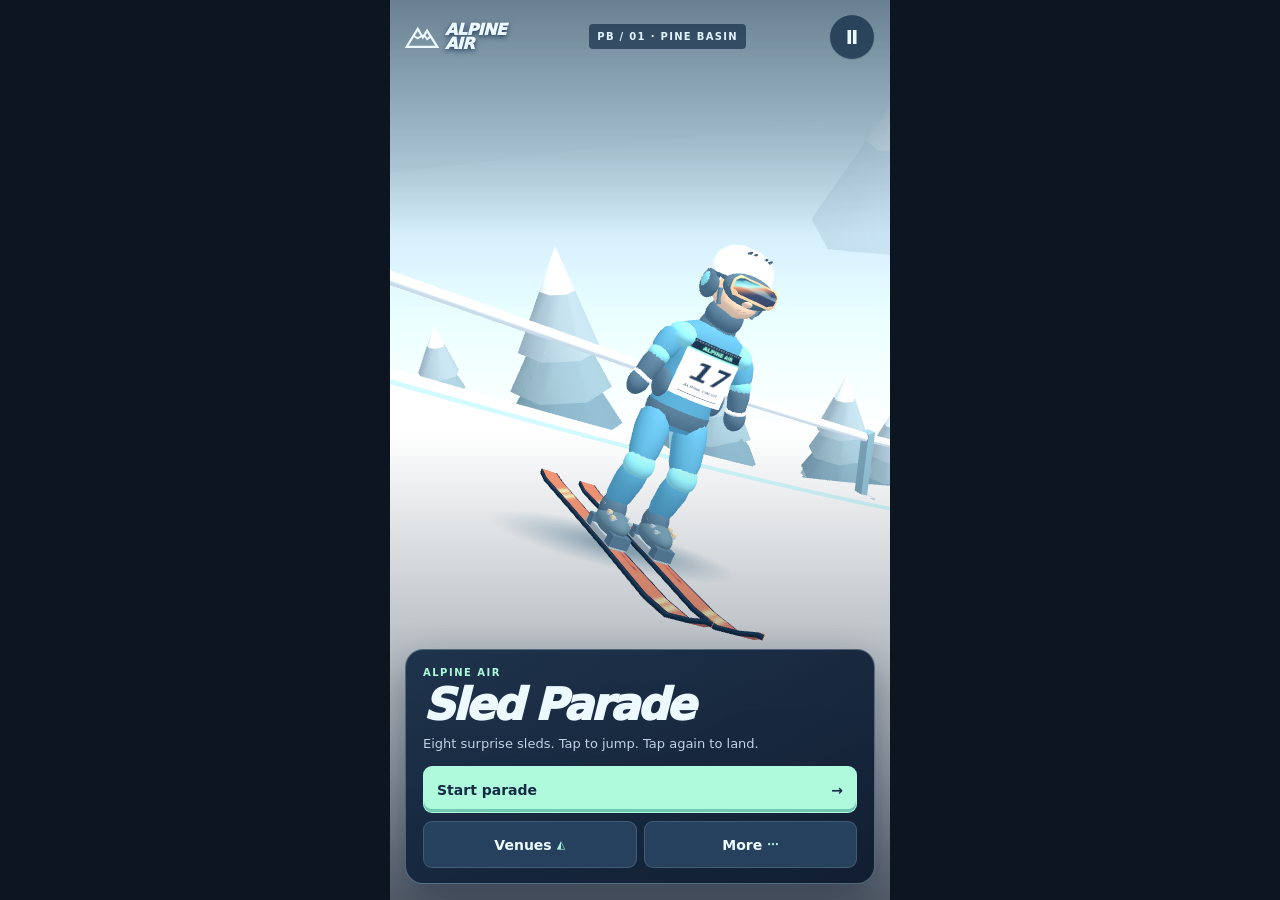
==== commit 5ddbe7b5: "Replace sled selection with an eight-stage comedy parade" ====
--- a/index.html
+++ b/index.html
@@ -1,21 +1,16 @@
 <!doctype html>
-<html lang="en"><head><meta charset="utf-8"><meta name="viewport" content="width=device-width,initial-scale=1,viewport-fit=cover"><meta name="theme-color" content="#101f32"><meta name="description" content="A pocket ski jumping tournament. Two taps, two jumps, three alpine hills."><title>Alpine Air</title><style>:root{color-scheme:dark;--ice:#ecfaff;--ink:#122640;--mint:#aff9dd;--sub:#a9c3d5;font:16px system-ui,sans-serif;background:#0c1520}*{box-sizing:border-box}[hidden]{display:none!important}html,body{margin:0;height:100%;overflow:hidden;overscroll-behavior:none}button{font:inherit;color:inherit;cursor:pointer;touch-action:manipulation;-webkit-tap-highlight-color:transparent}button:focus-visible{outline:2px solid #fff;outline-offset:3px}button:disabled{opacity:.48;cursor:default}#game{isolation:isolate;position:relative;height:100%;height:100dvh;max-width:500px;margin:auto;overflow:hidden;background:#adc9db;color:var(--ice);touch-action:none;--side:max(15px,env(safe-area-inset-left),env(safe-area-inset-right));--bottom:max(16px,env(safe-area-inset-bottom));--top:max(13px,env(safe-area-inset-top))}#stage,.vignette{position:absolute;inset:0}canvas{width:100%;height:100%;display:block}.vignette{background:linear-gradient(#10243782,transparent 26%,transparent 48%,#10243763 80%,#071526b0);pointer-events:none}header{position:absolute;z-index:3;top:var(--top);left:var(--side);right:var(--side);height:47px;display:flex;align-items:center;justify-content:space-between;gap:8px}.brand{display:flex;gap:6px;align-items:center;text-shadow:0 2px 5px #233d5a;font-weight:950;font-style:italic;line-height:.86;letter-spacing:-.035em}.brand svg{width:34px}.meet{font-size:10px;letter-spacing:.13em;text-transform:uppercase;font-weight:850;border-radius:4px;padding:7px 8px;background:#112944a9;color:#e0f4ff;white-space:nowrap}.round{border:1px solid #effaff60;background:#18324dcd;border-radius:100%;height:46px;width:46px;flex:none;font-size:19px;font-weight:850}
-.panel{position:absolute;bottom:var(--bottom);left:var(--side);right:var(--side);z-index:2;background:linear-gradient(150deg,#182e48f5,#101d31fa);border:1px solid #c5ecff54;border-radius:18px;padding:17px 17px 15px;box-shadow:0 16px 42px #0b132b63;max-height:calc(100% - 75px);overflow:auto;overscroll-behavior:contain;touch-action:pan-y}.panel:empty{display:none}.panel small,.coach small,#hud small{display:block;font-size:10px;letter-spacing:.15em;font-weight:900;color:var(--mint);text-transform:uppercase}.panel h1,.panel h2{font-size:clamp(26px,8.3vw,44px);line-height:.95;letter-spacing:-.055em;font-weight:950;font-style:italic;margin:6px 0 9px}.panel p{font-size:13px;line-height:1.4;color:#bed3e4;margin:7px 0 13px}.primary,.secondary,.choice{display:flex;align-items:center;justify-content:space-between;gap:8px;width:100%;padding:0 13px;min-height:47px;border-radius:9px;font-size:14px;font-weight:900;border:1px solid transparent}.primary{background:var(--mint);color:#142b43;box-shadow:inset 0 -3px #73c8b1}.secondary,.choice{background:#26415d;color:#eefaff;border-color:#d9f6ff26}.row{display:flex;gap:7px;margin-top:8px}.row>*{flex:1}.choice{margin-top:6px}.muted{color:#b6cddb;font-size:11px;font-weight:750}.scores{display:grid;gap:5px;margin:9px 0 11px}.score{display:grid;grid-template-columns:1fr 1fr auto;align-items:center;gap:6px;padding:7px 9px;border-radius:7px;background:#263d55;font-size:12px}.score b:last-child{color:var(--mint);font-variant-numeric:tabular-nums}.score strong{font-size:14px}.medal{position:absolute;right:18px;top:16px;font-size:29px;color:#ffe39b}.panel .reward{font-size:11px;margin:7px 0 0}
-#hud{position:absolute;z-index:1;left:var(--side);right:var(--side);top:calc(var(--top) + 57px);display:flex;justify-content:space-between;text-shadow:0 1px 4px #192e42}.wind{text-align:right}#hud strong{font-size:34px;line-height:1;letter-spacing:-.08em;font-style:italic}#hud sub{font-size:13px;vertical-align:baseline}#controls{position:absolute;bottom:var(--bottom);left:var(--side);right:var(--side);display:flex;align-items:end;gap:12px;z-index:2}.coach{flex:1;min-width:0;background:#132943ed;border:1px solid #b4e9ff57;border-radius:12px;padding:11px 10px;box-shadow:0 5px 25px #10203a55}.coach b{display:block;font-size:13px;margin:4px 0 9px}.track{position:relative;background:#6d8496;height:8px;border-radius:8px}.track #zone{position:absolute;top:0;bottom:0;background:#8bf5c9;border-radius:6px}.track i{height:14px;width:4px;position:absolute;top:-3px;background:white;border-radius:4px;box-shadow:0 1px 4px #0b2035;transform:translateX(-50%)}#tap{display:grid;justify-items:center;align-content:center;width:87px;height:87px;border-radius:50%;border:2px solid #e4fff5;background:#a9f7dc;color:#142b43;box-shadow:0 0 0 5px #12284280,inset 0 -5px #6abfae,0 8px 16px #14234350;font-size:11px;font-weight:950;letter-spacing:.1em;flex:none}#tap svg{width:29px;height:29px}#tap.landing svg{transform:rotate(180deg)}#tap:active{transform:scale(.94)}#tap.hot{box-shadow:0 0 0 6px #b9ffe173,0 0 20px #c2ffe9,inset 0 -5px #6abfae}#toast{position:absolute;top:26%;left:50%;transform:translateX(-50%);white-space:nowrap;z-index:2;padding:8px 13px;border-radius:5px;background:#142944;color:#f3fff8;border-left:4px solid var(--mint);font-size:12px;font-weight:950;letter-spacing:.1em;pointer-events:none;box-shadow:0 6px 16px #19324d58}#toast:empty{display:none}.rotate{display:none}.rotate strong{font-size:17px}
+<html lang="en"><head><meta charset="utf-8"><meta name="viewport" content="width=device-width,initial-scale=1,viewport-fit=cover"><meta name="theme-color" content="#101f32"><meta name="description" content="A pocket ski jumping tournament. Two taps, two jumps, three alpine hills."><title>Alpine Air</title><style>:root{color-scheme:dark;--ice:#ecfaff;--ink:#122640;--mint:#aff9dd;--sub:#a9c3d5;font:16px system-ui,sans-serif;background:#0c1520}*{box-sizing:border-box}[hidden]{display:none!important}html,body{margin:0;height:100%;overflow:hidden;overscroll-behavior:none}button{font:inherit;color:inherit;cursor:pointer;touch-action:manipulation;-webkit-tap-highlight-color:transparent}button:focus-visible{outline:2px solid #fff;outline-offset:3px}button:disabled{opacity:.48;cursor:default}#game{isolation:isolate;position:relative;height:100%;height:100dvh;max-width:500px;margin:auto;overflow:hidden;background:#adc9db;color:var(--ice);touch-action:none;--side:max(15px,env(safe-area-inset-left),env(safe-area-inset-right));--bottom:max(16px,env(safe-area-inset-bottom));--top:max(13px,env(safe-area-inset-top))}#stage,.vignette{position:absolute;inset:0}canvas{width:100%;height:100%;display:block}.vignette{background:linear-gradient(#10243782,transparent 26%,transparent 48%,#10243763 80%,#071526b0);pointer-events:none}header{position:absolute;z-index:3;top:var(--top);left:var(--side);right:var(--side);height:47px;display:flex;align-items:center;justify-content:space-between;gap:8px}.brand{display:flex;gap:6px;align-items:center;text-shadow:0 2px 5px #233d5a;font-weight:950;font-style:italic;line-height:.86;letter-spacing:-.035em}.brand svg{width:34px}.meet{font-size:10px;letter-spacing:.13em;text-transform:uppercase;font-weight:850;border-radius:4px;padding:7px 8px;background:#112944a9;color:#e0f4ff;white-space:nowrap}.round{border:1px solid #effaff60;background:#18324dcd;border-radius:100%;height:46px;width:46px;flex:none;font-size:19px;font-weight:850}
+.panel{position:absolute;bottom:var(--bottom);left:var(--side);right:var(--side);z-index:2;background:linear-gradient(150deg,#182e48f5,#101d31fa);border:1px solid #c5ecff54;border-radius:18px;padding:17px 17px 15px;box-shadow:0 16px 42px #0b132b63;max-height:calc(100% - 75px);overflow:auto;overscroll-behavior:contain;touch-action:pan-y}.panel:empty{display:none}.panel small,.coach small,#hud small{display:block;font-size:10px;letter-spacing:.15em;font-weight:900;color:var(--mint);text-transform:uppercase}.panel h1,.panel h2{font-size:clamp(26px,8.3vw,44px);line-height:.95;letter-spacing:-.055em;font-weight:950;font-style:italic;margin:6px 0 9px}.panel p{font-size:13px;line-height:1.4;color:#bed3e4;margin:7px 0 13px}.primary,.secondary,.choice{display:flex;align-items:center;justify-content:space-between;gap:8px;width:100%;padding:0 13px;min-height:47px;border-radius:9px;font-size:14px;font-weight:900;border:1px solid transparent}.primary{background:var(--mint);color:#142b43;box-shadow:inset 0 -3px #73c8b1}.secondary,.choice{background:#26415d;color:#eefaff;border-color:#d9f6ff26}.row{display:flex;gap:7px;margin-top:8px}.row>*{flex:1}.choice{margin-top:6px}.muted{color:#b6cddb;font-size:11px;font-weight:750}.scores{display:grid;gap:5px;margin:9px 0 11px}.score{display:grid;grid-template-columns:1fr 1fr auto;align-items:center;gap:6px;padding:7px 9px;border-radius:7px;background:#263d55;font-size:12px}.score b:last-child{color:var(--mint);font-variant-numeric:tabular-nums}.score strong{font-size:14px}.medal{position:absolute;right:18px;top:16px;font-size:29px;color:#ffe39b}.panel .reward{font-size:11px;margin:7px 0 0}
+#hud{position:absolute;z-index:1;left:var(--side);right:var(--side);top:calc(var(--top) + 57px);display:flex;justify-content:space-between;text-shadow:0 1px 4px #192e42}.wind{text-align:right}#hud strong{font-size:34px;line-height:1;letter-spacing:-.08em;font-style:italic}#hud sub{font-size:13px;vertical-align:baseline}#controls{position:absolute;bottom:var(--bottom);left:var(--side);right:var(--side);display:flex;align-items:end;gap:12px;z-index:2}.coach{flex:1;min-width:0;background:#132943ed;border:1px solid #b4e9ff57;border-radius:12px;padding:11px 10px;box-shadow:0 5px 25px #10203a55}.coach b{display:block;font-size:13px;margin:4px 0 9px}.track{position:relative;background:#6d8496;height:8px;border-radius:8px}.track #zone{position:absolute;top:0;bottom:0;background:#8bf5c9;border-radius:6px}.track i{height:14px;width:4px;position:absolute;top:-3px;background:white;border-radius:4px;box-shadow:0 1px 4px #0b2035;transform:translateX(-50%)}#tap{display:grid;justify-items:center;align-content:center;width:87px;height:87px;border-radius:50%;border:2px solid #e4fff5;background:#a9f7dc;color:#142b43;box-shadow:0 0 0 5px #12284280,inset 0 -5px #6abfae,0 8px 16px #14234350;font-size:11px;font-weight:950;letter-spacing:.1em;flex:none}#tap svg{width:29px;height:29px}#tap.landing svg{transform:rotate(180deg)}#tap:active{transform:scale(.94)}#tap.hot{box-shadow:0 0 0 6px #b9ffe173,0 0 20px #c2ffe9,inset 0 -5px #6abfae}#toast{position:absolute;top:26%;left:50%;transform:translateX(-50%);white-space:nowrap;z-index:2;padding:8px 13px;border-radius:5px;background:#142944;color:#f3fff8;border-left:4px solid var(--mint);font-size:12px;font-weight:950;letter-spacing:.1em;pointer-events:none;box-shadow:0 6px 16px #19324d58}#toast:empty{display:none}.rotate{display:none}.rotate strong{font-size:17px}
 @media(max-width:350px),(max-height:650px){.panel{padding:12px}.panel p{margin:6px 0 9px}.panel h1,.panel h2{font-size:30px}.primary,.secondary,.choice{min-height:44px}#tap{width:72px;height:72px}.coach{padding:8px}.coach b{margin:3px 0 6px}}@media(orientation:landscape) and (max-height:540px){.rotate{display:grid;place-content:center;text-align:center;position:absolute;inset:0;z-index:6;background:#132944;font-size:38px}}
-header .meet{min-width:0;overflow:hidden;text-overflow:ellipsis}
+header .meet{min-width:0;overflow:hidden;text-overflow:ellipsis}
 @media(max-width:360px){header{gap:6px}.brand{font-size:14px;gap:4px}.brand svg{width:28px}.meet{font-size:9px;letter-spacing:.055em;padding:7px 6px}}
-.rating{color:#ffdf8d;font-size:21px;letter-spacing:.1em;line-height:1.25}
+.rating{color:#ffdf8d;font-size:21px;letter-spacing:.1em;line-height:1.25}
 .track #zone.gold{background:#ffd77e}
-.home-dock button{justify-content:center;gap:5px;padding:0 6px;min-width:0}
-.home-dock button span:last-child{font-size:11px;color:#acf6df}
-.ride-grid{display:grid;grid-template-columns:1fr 1fr;gap:7px;margin:12px 0}
-.ride-choice{min-height:54px;padding:7px 9px;text-align:left;font-size:13px;font-weight:850;border:1px solid #c1e5f433;border-radius:8px;background:#263f59}
-.ride-choice small{margin-top:3px;color:#b5cedd;font-size:9px;letter-spacing:.08em}
-.ride-choice[aria-pressed="true"]{border-color:#abf6dc;background:#345c66;box-shadow:inset 3px 0 #aef5df}
-#toast.meme{color:#342445;background:#ffd684;border-color:#ee9768;transform:translateX(-50%) rotate(-3deg);letter-spacing:.055em}
-@media(max-width:350px){.ride-choice{min-height:48px}.home-dock button{font-size:12px}}
-.garage-dock button{padding:0 8px;white-space:nowrap;font-size:12px;gap:4px}
+.home-dock button{justify-content:center;gap:5px;padding:0 6px;min-width:0}
+.home-dock button span:last-child{font-size:11px;color:#acf6df}
+#toast.meme{color:#342445;background:#ffd684;border-color:#ee9768;transform:translateX(-50%) rotate(-3deg);letter-spacing:.055em}
+@media(max-width:350px){.home-dock button{font-size:12px}}
 </style></head>
 <body><main id="game" aria-label="Alpine Air">
 <div id="stage" aria-hidden="true"></div><div class="vignette"></div>
@@ -46,12 +41,28 @@
  {id:'ridge-reach',name:'Ridge Reach',hill:2,jumps:1,min:104,landing:.66,detail:'Reach 104 m and land with control on Aurora Ridge.'},
  {id:'north-star',name:'North Star',hill:2,jumps:2,min:99,gap:7,landing:.75,detail:'Land two jumps of at least 99 m, within 7 m of each other.'}
 ];
-const RIDES=[
- {id:'skis',name:'Classic Skis',tag:'Original'},
- {id:'tub',name:'Tub Launcher',tag:'Bath time'},
- {id:'cart',name:'Cart of Duty',tag:'Aisle nine'},
- {id:'duck',name:'Quack Attack',tag:'Unlicensed'}
+const TOUR=[
+ {id:'tub',name:'Tub Launcher',hill:0,tag:'A bath with no brakes.',clean:'SQUEAKY CLEAN.',crash:'THE SOAP GOT AWAY.'},
+ {id:'cart',name:'Cart of Duty',hill:1,tag:'Aisle nine is now airborne.',clean:'EXPRESS CHECKOUT.',crash:'CLEANUP ON AISLE NINE.'},
+ {id:'toilet',name:'Porcelain Express',hill:2,tag:'The throne is cleared for takeoff.',clean:'ROYAL FLUSH.',crash:'PLUMBING HAS LEFT THE CHAT.'},
+ {id:'duck',name:'Quack Attack',hill:3,tag:'The duck has declined a pilot license.',clean:'QUACK. NO NOTES.',crash:'DUCK AROUND AND FIND OUT.'},
+ {id:'toaster',name:'Pop-Tart Patrol',hill:4,tag:'Two slices. Zero flight training.',clean:'GOLDEN BROWN.',crash:'IT’S TOAST.'},
+ {id:'sofa',name:'Couch Potato 9000',hill:1,tag:'The remote is definitely in here.',clean:'COUCH DELIVERY COMPLETE.',crash:'THE COUCH ATE THE REMOTE.'},
+ {id:'banana',name:'Banana for Scale',hill:3,tag:'The peel is the safety system.',clean:'APPEALING LANDING.',crash:'PEELING OUT.'},
+ {id:'ufo',name:'Unidentified Flying Ottoman',hill:4,tag:'The aliens bought the cheap seats.',clean:'CONTACT CONFIRMED.',crash:'PLEASE DO NOT PHONE HOME.'}
 ];
+function tourStage(run){
+ const match=/^tour-(\d+)$/.exec(run?.activity??'');
+ return match?TOUR[Number(match[1])]:undefined;
+}
+const tourIndex=run=>TOUR.indexOf(tourStage(run));
+function newTourRun(index=0){return newRun(TOUR[index].hill,'tour-'+index)}
+const wipeout=run=>Boolean(tourStage(run))&&run.land<.45;
+function crashAmount(run){
+ if(run.phase!=='brake'||!wipeout(run))return 0;
+ const t=clamp(run.t/1.04);
+ return Math.sin(Math.PI*t)*(1-t*.35);
+}
 const clamp=(x,a=0,b=1)=>Math.min(b,Math.max(a,x));
 const challengeFor=run=>CHALLENGES.find(challenge=>challenge.id===run.activity);
 const jumpLimit=run=>run.activity==='circuit'?2:challengeFor(run)?.jumps??1;
@@ -68,14 +79,16 @@
  const best=HILLS.map((_,i)=>clamp(Number(v.best?.[i])||0,0,350));
  let unlocked=Number.isInteger(v.unlocked)?clamp(v.unlocked,0,HILLS.length-1):0;
  if(unlocked===2&&best[2]>=HILLS[2].target)unlocked=3;
- return {unlocked,best,practice:HILLS.map((_,i)=>clamp(Number(v.practice?.[i])||0,0,150)),medals,aurora:v.aurora===true,ember:v.ember===true,kit:['blue','rose','ice','aurora','ember','summit','gold'].includes(v.kit)?v.kit:'blue',sound:v.sound!==false,music:typeof v.music==='boolean'?v.music:v.sound!==false,ride:RIDES.some(ride=>ride.id===v.ride)?v.ride:'skis'}
+ return {unlocked,best,practice:HILLS.map((_,i)=>clamp(Number(v.practice?.[i])||0,0,150)),medals,aurora:v.aurora===true,ember:v.ember===true,kit:['blue','rose','ice','aurora','ember','summit','gold'].includes(v.kit)?v.kit:'blue',sound:v.sound!==false,music:typeof v.music==='boolean'?v.music:v.sound!==false}
 }
 function newRun(hill=0,activity='circuit'){return {hill,activity,attempt:0,results:[],phase:'ready',t:0,take:0,land:0,mark:false,z:-35,x:0}}
 function restoreRun(r,p){
  if(!r||!Number.isInteger(r.hill)||!HILLS[r.hill]||!Array.isArray(r.results))return null;
  const s=newRun(r.hill,r.activity??'circuit');
  const challenge=challengeFor(s);
- if(challenge){if(challenge.hill!==s.hill||!available(CHALLENGES.indexOf(challenge),p))return null}
+ const stage=tourStage(s);
+ if(stage){if(stage.hill!==s.hill)return null}
+ else if(challenge){if(challenge.hill!==s.hill||!available(CHALLENGES.indexOf(challenge),p))return null}
  else if(s.activity==='practice'){if(!practiceAvailable(s.hill,p))return null}
  else if(s.activity!=='circuit'||s.hill>p.unlocked)return null;
  const limit=jumpLimit(s);
@@ -168,10 +181,28 @@
   if(!mats.has(color))mats.set(color,new RideThree.MeshStandardMaterial({color,roughness:.52,metalness:.10}));
   return mats.get(color);
  };
- const block=(x,y,z,w,h,d,color)=>athlete.block(root,material(color),x,y,z,w,h,d);
- const oval=(x,y,z,w,h,d,color)=>athlete.oval(root,material(color),x,y,z,w,h,d);
+ let mount=root;
+ const block=(x,y,z,w,h,d,color)=>athlete.block(mount,material(color),x,y,z,w,h,d);
+ const oval=(x,y,z,w,h,d,color)=>athlete.oval(mount,material(color),x,y,z,w,h,d);
+ const pivot=(x,y,z,build)=>{
+  const joint=new RideThree.Group();
+  joint.position.set(x,y,z);
+  root.add(joint);
+  mount=joint;
+  build();
+  mount=root;
+  return joint;
+ };
  const rail=(x,y,z,length,color)=>block(x,y,z,.044,.045,length,color);
- const wheels=[];
+ const wheels=[],bits=[];
+ let gag=()=>{};
+ const scatter=(count,color,rounded=false)=>{
+  for(let i=0;i<count;i++){
+   const piece=rounded?oval(0,0,0,.052,.055,.058,color):block(0,0,0,.093,.041,.075,color);
+   piece.visible=false;
+   bits.push(piece);
+  }
+ };
  const steel=0x718e9e,cream=0xf1eee0,navy=0x244157;
  block(0,.076,-.045,.75,.073,1.64,id==='cart'?steel:0x54768a);
  for(const z of [-.71,.63])block(0,.078,z,.76,.074,.13,navy);
@@ -188,9 +219,11 @@
   block(.20,.55,1.05,.08,.31,.09,0xe0b568);
   block(.20,.70,1.00,.080,.072,.19,0xe0b568);
   block(.20,.656,.92,.07,.11,.07,0xb9854b);
-  for(const [x,y,z,s] of [[-.25,.43,-.93,.13],[-.34,.52,-.89,.082],[-.17,.48,-1.06,.095]]){
-   oval(x,y,z,s,s,s,0xc6edf0);
-  }
+  const foam=pivot(0,.42,-.98,()=>{
+   for(const [x,y,z,s] of [[-.25,.01,.05,.13],[-.34,.10,.09,.082],[-.17,.06,-.08,.095]])oval(x,y,z,s,s,s,0xc6edf0);
+  });
+  gag=(beat,impact)=>{foam.position.y=.42+Math.abs(Math.sin(beat*1.2))*.16+impact*.25};
+  scatter(9,0xc6edf0,true);
  }else if(id==='cart'){
   const red=0xe86664;
   for(const side of [-1,1]){
@@ -214,8 +247,12 @@
    for(let i=-3;i<=3;i++)block(i*.123,.218,z,.033,.20,.033,steel);
   }
   block(0,.601,-1.01,.91,.085,.082,red);
-  block(0,.21,.902,.37,.18,.053,red);
-  block(0,.208,.932,.27,.041,.013,0xffdb94);
+  const bell=pivot(0,.29,.902,()=>{
+   block(0,0,0,.37,.18,.053,red);
+   block(0,0,.03,.27,.041,.013,0xffdb94);
+  });
+  gag=(beat,impact)=>{bell.rotation.z=Math.sin(beat*3.5)*(.17+impact*.65)};
+  scatter(7,0xf3c06d);
  }else if(id==='duck'){
   const yellow=0xf0c441,orange=0xf38c39;
   for(const side of [-1,1]){
@@ -228,15 +265,103 @@
   oval(0,.246,.89,.44,.23,.33,yellow);
   oval(0,.515,1.039,.287,.303,.28,yellow);
   oval(0,.474,1.317,.234,.088,.204,orange);
-  oval(0,.439,1.338,.212,.052,.173,0xdf6831);
+  const beak=oval(0,.439,1.338,.212,.052,.173,0xdf6831);
   for(const side of [-1,1]){
    oval(side*.175,.588,1.238,.073,.088,.051,0xfff3da);
    oval(side*.190,.590,1.277,.042,.060,.027,0x26354a);
    oval(side*.185,.611,1.300,.012,.017,.010,0xffffff);
   }
- }
- return {root,wheels};
+  gag=(beat,impact)=>{beak.position.y=.439-(.035+impact*.11)*Math.abs(Math.sin(beat*2.6));beak.rotation.x=impact*.23};
+  scatter(8,0xffe99b);
+ }else if(id==='toilet'){
+  oval(0,.232,.76,.45,.165,.53,cream);
+  oval(0,.339,.79,.35,.041,.424,0x34465a);
+  oval(0,.345,.82,.25,.028,.319,0x64c4d6);
+  block(0,.353,-.84,.76,.55,.33,cream);
+  const lid=pivot(0,.64,-.83,()=>{
+   block(0,.01,.02,.81,.092,.39,0xfaf6e9);
+   block(.32,.02,.16,.089,.075,.10,steel);
+  });
+  gag=(beat,impact)=>{lid.rotation.x=Math.sin(beat*2)*.15-impact*.63;lid.position.y=.64+impact*.22};
+  scatter(9,0xf7f4e9);
+ }else if(id==='toaster'){
+  for(const side of [-1,1]){
+   block(side*.392,.235,.01,.154,.34,1.55,0x9c7ac1);
+   block(side*.466,.24,.03,.033,.23,1.28,0xd8bbeb);
+  }
+  block(0,.241,.86,.91,.363,.34,0xa47fc8);
+  block(0,.43,.86,.88,.059,.33,0xece9ed);
+  const toast=[];
+  for(const x of [-.22,.22]){
+   toast.push(pivot(x,.47,.86,()=>{
+    oval(0,.078,0,.157,.17,.048,0xc9873e);
+    oval(0,.088,.038,.129,.143,.025,0xf7d589);
+    for(const dot of [-.047,.047])oval(dot,.11,.062,.012,.018,.012,navy);
+   }));
+  }
+  gag=(beat,impact)=>toast.forEach((slice,i)=>{
+   slice.position.y=.47+Math.abs(Math.sin(beat*1.6+i))*.19+impact*(.54+i*.14);
+   slice.rotation.z=(i?1:-1)*impact*.72;
+  });
+  scatter(8,0xefbd70);
+ }else if(id==='sofa'){
+  const upholstery=0xa45362;
+  for(const side of [-1,1]){
+   oval(side*.419,.235,-.06,.128,.157,.83,upholstery);
+   oval(side*.418,.321,.54,.141,.129,.23,0xd17a75);
+  }
+  block(0,.348,-.98,.99,.53,.30,upholstery);
+  const cushion=pivot(.18,.608,-1.00,()=>{
+   oval(0,.03,0,.193,.10,.145,0xeeb881);
+   block(-.15,.11,.01,.085,.034,.21,0x484057);
+  });
+  gag=(beat,impact)=>{cushion.position.y=.608+.105*Math.abs(Math.sin(beat))+impact*.64;cushion.rotation.z=Math.sin(beat*1.6)*.20+impact*2.3};
+  scatter(7,0xd8927e);
+ }else if(id==='banana'){
+  for(const side of [-1,1]){
+   const peel=oval(side*.415,.229,-.02,.138,.175,.99,0xeab532);
+   peel.rotation.x=side*.055;
+  }
+  oval(0,.226,-.99,.404,.180,.344,0xf0ca44);
+  oval(0,.259,.97,.39,.182,.315,0xf5d64d);
+  const stem=pivot(0,.327,1.17,()=>{
+   oval(0,.16,.08,.115,.239,.116,0xd5a032).rotation.x=.49;
+   oval(0,.348,.17,.096,.054,.09,0x665443);
+  });
+  gag=(beat,impact)=>{stem.rotation.x=Math.sin(beat*2)*(.23+impact*.65);stem.rotation.z=impact*.32};
+  scatter(9,0xf7c837);
+ }else if(id==='ufo'){
+  const hull=0x7199bc;
+  for(const side of [-1,1]){
+   oval(side*.425,.24,-.02,.180,.151,.99,hull);
+   for(const z of [-.71,-.35,0,.35,.71])oval(side*.576,.264,z,.039,.046,.060,0x8df3cf);
+  }
+  oval(0,.258,.99,.48,.166,.31,hull);
+  oval(0,.275,-1.02,.47,.165,.26,hull);
+  const alien=pivot(0,.36,1.0,()=>{
+   oval(0,.02,0,.31,.08,.208,0x486487);
+   oval(0,.165,0,.158,.135,.125,0x9adf87);
+   for(const x of [-.063,.063])oval(x,.171,.10,.033,.042,.034,0x233b49);
+   block(0,.31,0,.023,.096,.021,steel);
+   oval(0,.367,0,.040,.042,.038,0xfad780);
+  });
+  gag=(beat,impact)=>{alien.rotation.y=beat*.70+impact*5.0;alien.position.y=.36+impact*.54};
+  scatter(10,0x96efcb,true);
+ }
+ return {root,wheels,gag,bits};
 }
+
+function animateRide(model,time,impact,braking,reduced){
+ const strength=reduced?0:impact;
+ model.gag(reduced?0:time*6,strength);
+ for(const [i,piece] of model.bits.entries()){
+  piece.visible=!reduced&&braking&&impact>.02;
+  if(!piece.visible)continue;
+  const a=i*2.399,reach=Math.min(1,time*1.8);
+  piece.position.set(Math.cos(a)*(.43+reach*.55),.70+impact*(.45+(i%4)*.13),Math.sin(a)*(.62+reach*.80));
+  piece.rotation.set(a+time*8,a*.5,time*5);
+ }
+}
 
 const Three = window.THREE;
 const up = new Three.Vector3(0, 1, 0);
@@ -577,6 +702,7 @@
     this.torso.updateMatrix();
     this.head.rotation.x = -pitch * .71;
     const [hip, ankle, knee, shoulder, elbow, hand, axis] = this.scratch;
+    const panic=intro||reduced?0:crashAmount(run);
 
     const connect = (mesh, a, b, width, depth = width) => {
       axis.subVectors(b,a);
@@ -599,8 +725,9 @@
       connect(limb.calf,knee,ankle,.105,.100);
       limb.knee.position.copy(knee);
       shoulder.set(side*.267,.486,.006);
-      elbow.set(side*(.27+armOut*.55),.486+elbowY,elbowZ);
-      hand.set(side*(.27+armOut),.486+handY,handZ);
+      const flail=panic*Math.sin(run.t*14+side*.7);
+      elbow.set(side*(.27+armOut*.55+panic*.09),.486+elbowY+flail*.10,elbowZ);
+      hand.set(side*(.27+armOut+panic*.22),.486+handY+flail*.24,handZ);
       connect(limb.upper,shoulder,elbow,.093);
       connect(limb.fore,elbow,hand,.078);
       limb.elbow.position.copy(elbow);
@@ -609,11 +736,12 @@
       limb.cuff.position.copy(hand).lerp(elbow,.18);
       limb.cuff.quaternion.copy(limb.fore.quaternion);
     }
-    const wheels=this.rides.get(this.ride)?.wheels;
-    if(wheels?.length){
+    const model=this.rides.get(this.ride);
+    if(model?.wheels.length){
       if(!intro&&!reduced&&['inrun','flight','brake'].includes(phase))this.wheelSpin-=dt*(phase==='flight'?6:22);
-      for(const wheel of wheels)wheel.rotation.x=this.wheelSpin;
+      for(const wheel of model.wheels)wheel.rotation.x=this.wheelSpin;
     }
+    if(model)animateRide(model,intro?0:run.t,intro?0:crashAmount(run),!intro&&phase==='brake',reduced);
   }
 
   setRide(id){
@@ -647,8 +775,8 @@
       }
     }
     if(this.ride!=='skis'){
-      for(const x of [-.60,.60])for(let i=0;i<=12;i++){
-        point.set(x,.025,-1.40+i*.2417).applyMatrix4(this.root.matrix);
+      for(const x of [-.69,.69])for(let i=0;i<=12;i++){
+        point.set(x,.019,-1.46+i*.251).applyMatrix4(this.root.matrix);
         lift=Math.max(lift,surfaceHeight(point.z)-point.y);
       }
     }
@@ -1006,8 +1134,10 @@
   const g=ground(z),slope=Math.atan2(ground(z+.85)-ground(z-.85),1.70);
   const air=fly?Math.sin(u*Math.PI)*(2.55+1.05*r.take):0;
   this.hero.position.set(x,g+.045+air,z);
-  this.hero.rotation.x=-slope+(fly?-.18*Math.sin(u*Math.PI):0);
+  const crash=reduced||intro?0:crashAmount(r);
+  this.hero.rotation.x=-slope+(fly?-.18*Math.sin(u*Math.PI):0)-crash*.20;
   this.hero.rotation.y=close?-1.83:0;
+  this.hero.rotation.z=crash*(tourIndex(r)%2===0?-.96:.96)*Math.sin(r.t*5.2);
   this.athlete.setRide(ride);
   this.athlete.pose(run,intro,dt,reduced);
   this.athlete.clearSnow(snowClearance);
@@ -1158,6 +1288,36 @@
  }
 }
 
+const rideCues={
+ tub:{wave:'sine',launch:[230,290,390],land:[330,410,620],crash:[380,290,210,160],slide:.63},
+ cart:{wave:'square',launch:[188,251,211],land:[392,494,660],crash:[255,193,244,136,171],slide:.93},
+ toilet:{wave:'triangle',launch:[190,245,340],land:[261,330,392,523],crash:[360,270,184,117,78],slide:1.38},
+ duck:{wave:'sawtooth',launch:[510,370],land:[620,460,575],crash:[580,460,290,175],slide:1.48},
+ toaster:{wave:'triangle',launch:[520,680],land:[880,1175],crash:[750,1180,235],slide:.77},
+ sofa:{wave:'triangle',launch:[132,158,196],land:[248,196,156],crash:[242,175,112,65],slide:1.30},
+ banana:{wave:'sine',launch:[262,338,530],land:[415,550,700],crash:[655,445,250,110],slide:1.65},
+ ufo:{wave:'sine',launch:[385,620,430,870],land:[700,480,940],crash:[970,580,365,195,120],slide:1.74}
+};
+function playRideSound(ctx,ride,event){
+ const cue=rideCues[ride];
+ if(!cue||ctx?.state!=='running')return;
+ cue[event].forEach((hz,i)=>{
+  const osc=ctx.createOscillator(),gain=ctx.createGain();
+  const start=ctx.currentTime+i*.077;
+  const duration=event==='crash'?.16:.125;
+  osc.type=cue.wave;
+  osc.frequency.setValueAtTime(hz*cue.slide,start);
+  osc.frequency.exponentialRampToValueAtTime(hz,start+duration*.70);
+  gain.gain.setValueAtTime(.0001,start);
+  gain.gain.exponentialRampToValueAtTime(cue.wave==='sawtooth'||cue.wave==='square'?.027:.064,start+.017);
+  gain.gain.exponentialRampToValueAtTime(.0001,start+duration);
+  osc.connect(gain);
+  gain.connect(ctx.destination);
+  osc.start(start);
+  osc.stop(start+duration+.008);
+ });
+}
+
 const $=id=>document.getElementById(id),key='alpine-air-v1';
 const reduced=matchMedia('(prefers-reduced-motion: reduce)');
 let data;try{data=JSON.parse(localStorage.getItem(key)||'null')}catch{}
@@ -1165,7 +1325,8 @@
 let pf=profile(valid(data)?data.profile:undefined);
 let circuit=restoreRun(valid(data)?data.run:null,pf)||newRun();
 let side=restoreRun(valid(data)?data.side:null,pf);
-let run=data?.selected==='side'&&side?side:circuit;
+let tour=restoreRun(valid(data)?data.tour:null,pf)||newTourRun();
+let run=data?.selected==='tour'?tour:data?.selected==='side'&&side?side:circuit;
 let mode='home',paused=false,changed=false,support={},fx=null,noticeUntil=0,last=0,ctx=null,music,view;
 const host=new AlpineHost(window,{
  status(v){support=v;if(mode==='kits')panel()},
@@ -1177,7 +1338,8 @@
    pf=cloud;
    circuit=restoreRun(v.run,pf)||newRun();
    side=restoreRun(v.side,pf);
-   run=v.selected==='side'&&side?side:circuit;
+   tour=restoreRun(v.tour,pf)||newTourRun();
+   run=v.selected==='tour'?tour:v.selected==='side'&&side?side:circuit;
    try{localStorage.setItem(key,JSON.stringify(payload()))}catch{}
   }else{
    pf.unlocked=Math.max(pf.unlocked,cloud.unlocked);
@@ -1191,8 +1353,15 @@
   if(!active()||paused)panel();
  }
 });
-function payload(){return {game:'alpine-air',v:1,profile:pf,run:snapshotRun(circuit),side:snapshotRun(side),selected:run===side?'side':'circuit'}}
-function selectRun(next){run=next;if(next.activity==='circuit')circuit=next;else side=next;mode='race';fx=null;save()}
+function payload(){return {game:'alpine-air',v:1,profile:pf,run:snapshotRun(circuit),side:snapshotRun(side),tour:snapshotRun(tour),selected:run===tour?'tour':run===side?'side':'circuit'}}
+function selectRun(next){
+ run=next;
+ if(tourStage(next))tour=next;
+ else if(next.activity==='circuit')circuit=next;
+ else side=next;
+ mode='race';fx=null;noticeUntil=0;$('toast').textContent='';save();
+}
+const displayedRide=()=>mode==='race'?tourStage(run)?.id??'skis':'skis';
 function save(){changed=true;let p=payload();try{localStorage.setItem(key,JSON.stringify(p))}catch{}host.save(p)}
 function unlockAudio(){
  try{
@@ -1204,13 +1373,11 @@
 function tone(notes,type='sine'){if(!pf.sound)return;try{const at=ctx.currentTime;notes.forEach((freq,i)=>{const t=at+i*.073,o=ctx.createOscillator(),g=ctx.createGain();o.type=type;o.frequency.value=freq;g.gain.setValueAtTime(.0001,t);g.gain.exponentialRampToValueAtTime(.063,t+.025);g.gain.exponentialRampToValueAtTime(.0001,t+.20);o.connect(g);g.connect(ctx.destination);o.start(t);o.stop(t+.205)})}catch{}}
 function notice(s,meme=false){$('toast').textContent=s;$('toast').classList.toggle('meme',meme);noticeUntil=performance.now()+1050}
 function rideLanding(run){
- if(pf.ride==='skis')return false;
- if(run.land<.45)notice('THIS IS FINE.',true);
- else if(run.land>.81)notice({tub:'BATH TIME. NAILED IT.',cart:'CLEANUP ON AISLE NINE',duck:'QUACK. NO NOTES.'}[pf.ride],true);
- else notice('TASK FAILED SUCCESSFULLY',true);
- if(pf.ride==='duck')tone([620,460,575],'sawtooth');
- if(pf.ride==='cart')tone([215,295,192,245],'square');
- if(pf.ride==='tub')tone([255,320,465],'sine');
+ const stage=tourStage(run);
+ if(!stage)return false;
+ const crashed=wipeout(run);
+ notice(crashed?stage.crash:stage.clean,true);
+ if(pf.sound)playRideSound(ctx,stage.id,crashed?'crash':'land');
  return true;
 }
 const button=(label,id,cl='primary',tail='→',disabled=false)=>'<button type="button" class="'+cl+'" data-do="'+id+'" '+(disabled?'disabled':'')+'><span>'+label+'</span><span aria-hidden="true">'+tail+'</span></button>';
@@ -1220,6 +1387,16 @@
 const starsLabel=stars=>'★'.repeat(stars)+'☆'.repeat(3-stars);
 function marks(run){
  return '<div class="scores">'+run.results.map(jump=>'<div class="score"><strong>'+jump.distance+' m</strong><span>Style '+jump.style.toFixed(1)+'</span><b>'+jump.points.toFixed(1)+' pts</b></div>').join('')+'</div>';
+}
+function tourPanel(){
+ const stage=tourStage(run),index=tourIndex(run),lastStage=index===TOUR.length-1;
+ const label='<small>Sled parade · '+(index+1)+' / '+TOUR.length+'</small>';
+ if(run.phase==='ready')return label+'<h2>'+stage.name+'</h2><p>'+stage.tag+'</p>'+button('Start descent','start');
+ if(run.phase!=='result')return '';
+ const title=lastStage?'Parade complete':wipeout(run)?'Spectacular wipeout':'Landed!';
+ return label+'<h2>'+title+'</h2>'+marks(run)+'<p>'+(wipeout(run)?stage.crash:stage.clean)+'</p>'+
+  (lastStage?button('Restart parade','tour-reset'):button('Next mystery sled','tour-next'))+
+  '<div class="row">'+button('Home','home','secondary','←')+'</div>';
 }
 function activityPanel(){
  const challenge=challengeFor(run);
@@ -1244,20 +1421,22 @@
  if(!view)return;
  if(paused){html='<small>Alpine circuit</small><h2>Paused</h2>'+button('Resume','resume')+'<div class="row">'+button(pf.sound?'SFX on':'SFX off','sound','secondary','◖')+button(pf.music?'Music on':'Music off','music','secondary','♪')+'</div>'}
  else if(mode==='home'){
-  html='<small>THE ALPINE CIRCUIT</small><h1>Catch the air.</h1><p>Tap to jump. Tap again to land.</p>'+
-   (run===side&&side.phase!=='result'?button('Resume '+(challengeFor(side)?.name??'practice'),'resume-side'):'')+
-   button(circuit.phase==='result'?'View results':circuit.results.length?'Continue meet':'Enter meet','enter',run===side&&side.phase!=='result'?'choice':'primary')+
-   '<div class="row home-dock">'+button('Garage','garage','secondary','◇')+button('Venues','hills','secondary','◭')+button('More','more','secondary','⋯')+'</div>';
- }
- else if(mode==='garage'){
-  html='<small>Questionable equipment</small><h2>Garage</h2><div class="ride-grid">'+
-   RIDES.map(ride=>'<button type="button" class="ride-choice" data-do="ride-'+ride.id+'" aria-pressed="'+(pf.ride===ride.id)+'"><span>'+ride.name+'</span><small>'+ride.tag+'</small></button>').join('')+
-   '</div><div class="row garage-dock">'+button('Back','home','secondary','←')+button('Suits','kits','secondary','◇')+button(pf.music?'Music on':'Music off','music','secondary','♪')+'</div>';
+  const began=tourIndex(tour)>0||tour.phase==='result';
+  html='<small>ALPINE AIR</small><h1>Sled Parade</h1><p>Eight surprise sleds. Tap to jump. Tap again to land.</p>'+
+   button(began?'Continue parade':'Start parade','tour')+
+   '<div class="row home-dock">'+button('Venues','hills','secondary','◭')+button('More','more','secondary','⋯')+'</div>';
+ }
+ else if(mode==='settings'){
+  html='<small>Alpine Air</small><h2>Settings</h2>'+button('Suits','kits','choice','◇')+
+   '<div class="row">'+button(pf.sound?'SFX on':'SFX off','sound','secondary','◖')+button(pf.music?'Music on':'Music off','music','secondary','♪')+'</div>'+
+   '<div class="row">'+button('Back','home','secondary','←')+'</div>';
  }
  else if(mode==='more'){
   html='<small>Alpine circuit</small><h2>More ways to play</h2>'+
+   button(circuit.phase==='result'?'Circuit results':circuit.results.length?'Continue circuit':'Classic circuit','enter','choice','◭')+
+   (side&&side.phase!=='result'?button('Resume '+(challengeFor(side)?.name??'practice'),'resume-side','choice'):'')+
    button('Challenges','challenges','choice','◈')+button('Practice','practice','choice','↻')+
-   '<div class="row">'+button('Back','home','secondary','←')+button(pf.sound?'SFX on':'SFX off','sound','secondary','◖')+'</div>';
+   '<div class="row">'+button('Back','home','secondary','←')+button('Settings','settings','secondary','♪')+'</div>';
  }
  else if(mode==='challenges'){
   html='<small>Alpine challenge board</small><h2>Challenges</h2><p>'+starTotal()+' / 18 stars · Clear a challenge to unlock the next.</p>'+
@@ -1279,8 +1458,9 @@
  else if(mode==='kits'){html='<small>Equipment</small><h2>Ski suits</h2>'+Object.keys(names).filter(k=>!['aurora','ember'].includes(k)||support[k]||pf[k]).map(k=>button(names[k],'kit-'+k,'choice',pf.kit===k?'✓':owned(k)?'◇':k==='summit'?'4 STARS':k==='gold'?'12 STARS':'LOCKED',!owned(k))).join('');
   if(support.aurora&&!pf.aurora)html+='<p class="reward">Like this game in GameWave to unlock Aurora Violet.</p>';
   if(support.ember&&!pf.ember)html+='<p class="reward">Post a direct comment in GameWave to unlock Ember Orange.</p>';
-  html+='<div class="row">'+button('Back','garage','secondary','←')+button(pf.sound?'SFX on':'SFX off','sound','secondary','◖')+'</div>';
- }else if(run.activity!=='circuit'){html=activityPanel()}
+  html+='<div class="row">'+button('Back','settings','secondary','←')+'</div>';
+ }else if(tourStage(run)){html=tourPanel()}
+ else if(run.activity!=='circuit'){html=activityPanel()}
  else if(run.phase==='ready'){html='<small>'+h.name+' · Jump '+(run.attempt+1)+' / 2</small><h2>At the gate</h2><p>Tap when the timing bar reaches mint. Two jumps to score '+h.target+' points.</p>'+button('Start descent','start')}
  else if(run.phase==='between'||run.phase==='result'){
   const done=run.phase==='result',win=total(run)>=h.target,finalHill=run.hill===HILLS.length-1;
@@ -1296,7 +1476,7 @@
  if(e==='start'){host.connect();host.start();save();tone([320,470]);panel()}
  if(e==='take'||e==='land'){
   const q=e==='take'?run.take:run.land;
-  if(e==='take'&&q>=.81&&pf.ride!=='skis')notice('YEET!',true);
+  if(e==='take'&&q>=.81&&tourStage(run))notice('YEET!',true);
   else notice(q>=.81?(e==='take'?'CLEAN TAKEOFF':'TELEMARK READY'):q>=.45?'GOOD TIMING':'OFF THE MARK');
   tone(q>=.81?[480,645,815]:[325,430]);if(q>=.81)navigator.vibrate?.(14);
  }
@@ -1310,8 +1490,11 @@
  if(id==='music'){pf.music=!pf.music;if(pf.music)unlockAudio();else music?.update(false);save();panel();return}
  tone([380]);
  if(id==='enter')selectRun(circuit);
+ else if(id==='tour')selectRun(tour);
+ else if(id==='tour-next'&&run===tour&&run.phase==='result'&&tourIndex(run)<TOUR.length-1)selectRun(newTourRun(tourIndex(run)+1));
+ else if(id==='tour-reset'&&run===tour&&run.phase==='result')selectRun(newTourRun());
  else if(id==='resume-side'&&side)selectRun(side);
- else if(['home','hills','kits','garage','more','challenges','practice'].includes(id))mode=id;
+ else if(['home','hills','kits','settings','more','challenges','practice'].includes(id))mode=id;
  else if(id==='second'){nextAttempt(run);mode='race';save()}
  else if(id.startsWith('challenge-')){
   const i=Number(id.slice(10)),challenge=CHALLENGES[i];
@@ -1325,14 +1508,10 @@
   if(n>pf.unlocked||n>=HILLS.length)return;
   selectRun(newRun(n))
  }else if(id.startsWith('kit-')){const k=id.slice(4);if(owned(k)){pf.kit=k;save()}}
- else if(id.startsWith('ride-')){
-  const ride=id.slice(5);
-  if(RIDES.some(option=>option.id===ride)){pf.ride=ride;save();tone(ride==='duck'?[520,400,650]:[430,610]);}
- }
  panel()
 });
 $('tap').addEventListener('click',press);
-$('menu').addEventListener('click',()=>{unlockAudio();tone([335]);if(active()){paused=!paused;if(paused)music?.update(false)}else{mode=mode==='home'?'garage':'home'}panel()});
+$('menu').addEventListener('click',()=>{unlockAudio();tone([335]);if(active()){paused=!paused;if(paused)music?.update(false)}else{mode=mode==='home'?'settings':'home'}panel()});
 window.addEventListener('keydown',e=>{if(e.repeat||e.target.closest?.('button'))return;if(e.code==='Space'&&active()){e.preventDefault();press()}});
 function freeze(){music?.update(false);if(active()&&!paused){paused=true;panel()}}
 document.addEventListener('visibilitychange',()=>{if(document.hidden)freeze()});wide.addEventListener('change',()=>{if(wide.matches)freeze()});
@@ -1353,7 +1532,7 @@
  $('zone').style.left=(clamp(left/duration)*100)+'%';
  $('zone').style.right=(100-clamp(right/duration)*100)+'%';
  $('zone').classList.toggle('gold',Boolean(gold));
- $('jump').textContent='JUMP '+(run.attempt+1)+' / '+jumpLimit(run);
+ $('jump').textContent=tourStage(run)?'SLED '+(tourIndex(run)+1)+' / '+TOUR.length:'JUMP '+(run.attempt+1)+' / '+jumpLimit(run);
  $('wind').textContent=h.wind===0?'— Calm':(h.wind>0?'→ ':'← ')+Math.abs(h.wind).toFixed(1)+' m/s';
  $('meters').firstChild.textContent=Math.round(Math.min(Math.max(0,run.z),distanceWorld(run))*2.36)+' ';
 }
@@ -1366,7 +1545,12 @@
   const training=run.activity==='practice'||Boolean(takeoffBand(run));
   const tutorial=(training||run.hill===0&&run.attempt===0)&&!run.mark&&(run.phase==='inrun'&&run.t>targetTake(run)-(training?.76:.55)||run.phase==='flight'&&run.t>targetLand(run)-.55);
   const e=tick(run,dt*(tutorial?.61:1));
-  if(e==='flight'){if(!run.take)notice('OFF THE LIP');tone([280,410],'triangle')}
+  if(e==='flight'){
+   if(!run.take)notice('OFF THE LIP');
+   const stage=tourStage(run);
+   if(stage){if(pf.sound)playRideSound(ctx,stage.id,'launch')}
+   else tone([280,410],'triangle');
+  }
   if(e==='touchdown'){
    fx={x:run.x,y:ground(run.z),z:run.z,t:1};
    if(!rideLanding(run)){notice(run.land>.81?'CLEAN TELEMARK':run.land>.45?'SAFE LANDING':'HARD LANDING');tone(run.land>.81?[325,490,650]:[165,120],'triangle')}
@@ -1383,9 +1567,9 @@
   controls()
  }
  if(!paused&&fx)fx.t=Math.max(0,fx.t-dt*1.24);
- view.render(run,pf.kit,mode,fx,reduced.matches,paused?0:dt,pf.ride);
-}
-try{view=new AlpineView($('stage'));view.render(run,pf.kit,mode,null,reduced.matches,1/60,pf.ride);panel();host.poll();requestAnimationFrame(frame)}
+ view.render(run,pf.kit,mode,fx,reduced.matches,paused?0:dt,displayedRide());
+}
+try{view=new AlpineView($('stage'));view.render(run,pf.kit,mode,null,reduced.matches,1/60,displayedRide());panel();host.poll();requestAnimationFrame(frame)}
 catch(e){console.error(e);$('panel').innerHTML='<small>Alpine Air</small><h2>3D unavailable</h2><p>This game needs WebGL. Try opening it in Safari, Chrome or Edge with hardware acceleration enabled.</p>'}
 
 })();</script></body></html>
